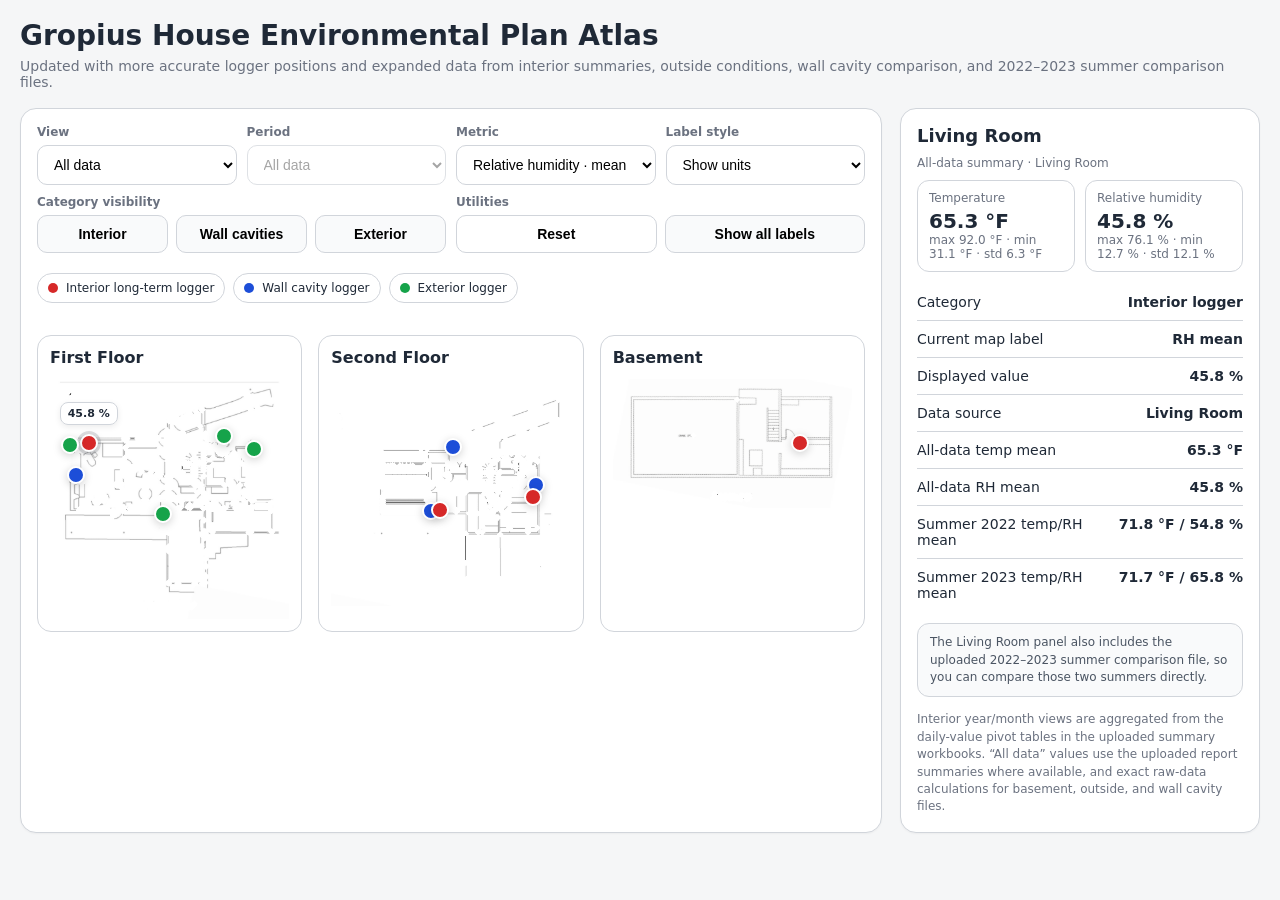
==== index.html @ b2311fd5 "Add files via upload" ====
<!DOCTYPE html>
<html lang="en">
<head>
<meta charset="utf-8">
<meta name="viewport" content="width=device-width, initial-scale=1">
<title>Gropius House Environmental Plan Atlas</title>
<style>
:root {
  --bg:#f5f6f7; --panel:#ffffff; --text:#1f2937; --muted:#6b7280; --line:#d1d5db;
}
* { box-sizing:border-box; }
body { margin:0; font-family:Inter, system-ui, -apple-system, Segoe UI, Roboto, Arial, sans-serif; background:var(--bg); color:var(--text); }
.wrapper { max-width:1400px; margin:0 auto; padding:20px 20px 28px; }
h1 { margin:0 0 6px; font-size:28px; line-height:1.15; }
.subtitle { color:var(--muted); margin-bottom:18px; font-size:14px; }
.topgrid { display:grid; grid-template-columns:1.15fr 360px; gap:18px; }
.panel { background:var(--panel); border:1px solid var(--line); border-radius:16px; box-shadow:0 1px 2px rgba(0,0,0,.04); }
.controls { padding:16px 16px 10px; }
.control-row { display:grid; grid-template-columns:repeat(4, minmax(0,1fr)); gap:10px; margin-bottom:10px; }
.control-row.two { grid-template-columns:repeat(2, minmax(0,1fr)); }
label { display:block; font-size:12px; color:var(--muted); margin-bottom:6px; font-weight:600; }
select, button { width:100%; border:1px solid var(--line); border-radius:10px; background:#fff; padding:10px 12px; font-size:14px; }
button { cursor:pointer; font-weight:600; }
button.ghost { background:#f9fafb; }
.legend { display:flex; flex-wrap:wrap; gap:8px; padding:0 16px 16px; }
.chip { display:inline-flex; align-items:center; gap:8px; padding:7px 10px; border:1px solid var(--line); border-radius:999px; background:#fff; font-size:12px; }
.dot { width:10px; height:10px; border-radius:999px; display:inline-block; }
.viewer { padding:16px; display:grid; grid-template-columns:repeat(3, minmax(0,1fr)); gap:16px; }
.floor-card { border:1px solid var(--line); border-radius:14px; padding:12px; }
.floor-title { font-size:16px; font-weight:700; margin:0 0 12px; }
.plan-wrap { position:relative; width:100%; aspect-ratio:1/1; background:#fff; overflow:hidden; }
.plan-wrap.basement { aspect-ratio:1.86/1; }
.plan-img { width:100%; height:100%; object-fit:contain; display:block; }
.marker { position:absolute; transform:translate(-50%, -50%); min-width:18px; height:18px; border-radius:999px; border:2px solid #fff; box-shadow:0 2px 8px rgba(0,0,0,.18); display:flex; align-items:center; justify-content:center; cursor:pointer; z-index:2; }
.marker.hidden { display:none; }
.marker .val { position:absolute; top:-34px; left:50%; transform:translateX(-50%); background:rgba(255,255,255,.96); border:1px solid var(--line); padding:4px 7px; border-radius:8px; white-space:nowrap; font-size:11px; font-weight:700; box-shadow:0 2px 6px rgba(0,0,0,.08); }
.marker.selected { outline:3px solid #11182722; }
.sidebar { padding:16px; }
.sidebar h2 { margin:0 0 10px; font-size:18px; }
.kv { display:grid; grid-template-columns:1fr auto; gap:8px; border-top:1px solid var(--line); padding:10px 0; font-size:14px; }
.kv:first-of-type { border-top:none; }
.metric-grid { display:grid; grid-template-columns:repeat(2, minmax(0,1fr)); gap:10px; margin-top:10px; }
.metric-card { border:1px solid var(--line); border-radius:12px; padding:10px 11px; }
.metric-label { font-size:12px; color:var(--muted); margin-bottom:4px; }
.metric-value { font-size:20px; font-weight:800; }
.note { margin-top:12px; padding:10px 12px; border-radius:12px; background:#f9fafb; border:1px solid var(--line); font-size:12px; color:#4b5563; line-height:1.45; }
.small { color:var(--muted); font-size:12px; }
.footer { margin-top:14px; color:var(--muted); font-size:12px; line-height:1.45; }
@media (max-width: 1080px) { .topgrid { grid-template-columns:1fr; } .viewer { grid-template-columns:1fr; } }
</style>
</head>
<body>
<div class="wrapper">
  <h1>Gropius House Environmental Plan Atlas</h1>
  <div class="subtitle">Updated with more accurate logger positions and expanded data from interior summaries, outside conditions, wall cavity comparison, and 2022–2023 summer comparison files.</div>
  <div class="topgrid">
    <div class="panel">
      <div class="controls">
        <div class="control-row">
          <div>
            <label for="periodMode">View</label>
            <select id="periodMode">
              <option value="all">All data</option>
              <option value="year">By year</option>
              <option value="month">By month (average across years)</option>
              <option value="year_month">By year-month</option>
            </select>
          </div>
          <div>
            <label for="periodSelect">Period</label>
            <select id="periodSelect"></select>
          </div>
          <div>
            <label for="metricSelect">Metric</label>
            <select id="metricSelect">
              <option value="temp_mean">Temperature · mean</option>
              <option value="temp_max">Temperature · max</option>
              <option value="temp_min">Temperature · min</option>
              <option value="temp_std">Temperature · std dev</option>
              <option value="rh_mean" selected>Relative humidity · mean</option>
              <option value="rh_max">Relative humidity · max</option>
              <option value="rh_min">Relative humidity · min</option>
              <option value="rh_std">Relative humidity · std dev</option>
            </select>
          </div>
          <div>
            <label for="unitStyle">Label style</label>
            <select id="unitStyle">
              <option value="full">Show units</option>
              <option value="compact">Compact</option>
            </select>
          </div>
        </div>
        <div class="control-row two">
          <div>
            <label>Category visibility</label>
            <div style="display:flex; gap:8px;">
              <button id="toggleInterior" class="ghost">Interior</button>
              <button id="toggleWall" class="ghost">Wall cavities</button>
              <button id="toggleOutside" class="ghost">Exterior</button>
            </div>
          </div>
          <div>
            <label>Utilities</label>
            <div style="display:flex; gap:8px;">
              <button id="resetBtn">Reset</button>
              <button id="showAllBtn" class="ghost">Show all labels</button>
            </div>
          </div>
        </div>
      </div>
      <div class="legend">
        <div class="chip"><span class="dot" style="background:#d62828"></span> Interior long-term logger</div>
        <div class="chip"><span class="dot" style="background:#1d4ed8"></span> Wall cavity logger</div>
        <div class="chip"><span class="dot" style="background:#16a34a"></span> Exterior logger</div>
      </div>
      <div class="viewer">
        <div class="floor-card">
          <div class="floor-title">First Floor</div>
          <div class="plan-wrap" id="firstFloor">
            <img class="plan-img" src="[data-uri]" alt="First Floor plan">
          </div>
        </div>
        <div class="floor-card">
          <div class="floor-title">Second Floor</div>
          <div class="plan-wrap" id="secondFloor">
            <img class="plan-img" src="[data-uri]" alt="Second Floor plan">
          </div>
        </div>
        <div class="floor-card">
          <div class="floor-title">Basement</div>
          <div class="plan-wrap basement" id="basementFloor">
            <img class="plan-img" src="[data-uri]" alt="Basement plan">
          </div>
        </div>
      </div>
    </div>
    <div class="panel sidebar">
      <h2 id="detailTitle">Select a point</h2>
      <div class="small" id="detailSubtitle">Click any marker to see detailed values.</div>
      <div class="metric-grid">
        <div class="metric-card">
          <div class="metric-label">Temperature</div>
          <div class="metric-value" id="tempMain">—</div>
          <div class="small" id="tempSub">—</div>
        </div>
        <div class="metric-card">
          <div class="metric-label">Relative humidity</div>
          <div class="metric-value" id="rhMain">—</div>
          <div class="small" id="rhSub">—</div>
        </div>
      </div>
      <div id="detailTable" style="margin-top:12px;"></div>
      <div class="note" id="detailNote">This viewer uses more accurate on-plan point placement from the figure you shared and combines interior, wall cavity, and exterior datasets into one spatial interface.</div>
      <div class="footer">Interior year/month views are aggregated from the daily-value pivot tables in the uploaded summary workbooks. “All data” values use the uploaded report summaries where available, and exact raw-data calculations for basement, outside, and wall cavity files.</div>
    </div>
  </div>
</div>

<script>
const DATA = {"markers": [{"id": "living_room", "name": "Living Room", "floor": "first", "x": 16.17, "y": 26.75, "category": "interior", "dataset": "Living Room", "color": "#d62828"}, {"id": "west_cavity", "name": "West Wall Cavity", "floor": "first", "x": 11.0, "y": 40.15, "category": "wall", "dataset": "Wall Cavity West", "color": "#1d4ed8"}, {"id": "outside_west", "name": "West Exterior", "floor": "first", "x": 8.37, "y": 27.41, "category": "outside", "dataset": "Outside West", "color": "#16a34a"}, {"id": "outside_north", "name": "North Exterior", "floor": "first", "x": 72.52, "y": 23.58, "category": "outside", "dataset": "Outside North", "color": "#16a34a"}, {"id": "outside_east", "name": "East Exterior", "floor": "first", "x": 85.29, "y": 29.14, "category": "outside", "dataset": "Outside East", "color": "#16a34a"}, {"id": "outside_south", "name": "South Exterior", "floor": "first", "x": 47.38, "y": 56.24, "category": "outside", "dataset": "Outside South", "color": "#16a34a"}, {"id": "north_cavity", "name": "North Wall Cavity", "floor": "second", "x": 50.76, "y": 28.38, "category": "wall", "dataset": "Wall Cavity North", "color": "#1d4ed8"}, {"id": "east_cavity", "name": "East Wall Cavity", "floor": "second", "x": 85.68, "y": 44.16, "category": "wall", "dataset": "Wall Cavity East", "color": "#1d4ed8"}, {"id": "south_cavity", "name": "South Wall Cavity", "floor": "second", "x": 41.81, "y": 55.28, "category": "wall", "dataset": "Wall Cavity South", "color": "#1d4ed8"}, {"id": "living_chamber", "name": "Living Chamber / Ati's Room", "floor": "second", "x": 45.38, "y": 54.56, "category": "interior", "dataset": "Living Chamber", "color": "#d62828"}, {"id": "dressing_room", "name": "Dressing Room", "floor": "second", "x": 84.46, "y": 49.33, "category": "interior", "dataset": "Dressing Room", "color": "#d62828"}, {"id": "basement", "name": "Basement", "floor": "basement", "x": 78.12, "y": 49.52, "category": "interior", "dataset": "Basement", "color": "#d62828"}], "overall": {"Basement": {"temp": {"max": 80.008, "min": 51.458, "mean": 66.32472327189447, "std": 2.189217435823772}, "rh": {"max": 79.772, "min": 16.49, "mean": 46.37944263504437, "std": 14.960361715678143}}, "Dressing Room": {"temp": {"max": 122.727, "min": 22.024, "mean": 67.39234291928766, "std": 7.519159064323497}, "rh": {"max": 92.433, "min": 12.735, "mean": 43.787199250845525, "std": 12.20210472449303}}, "Living Room": {"temp": {"max": 91.963, "min": 31.087, "mean": 65.29891254433596, "std": 6.306098002285789}, "rh": {"max": 76.07, "min": 12.683, "mean": 45.754031751633605, "std": 12.058396490980712}}, "Living Chamber": {"temp": {"max": 89.2, "min": 33.386, "mean": 66.31741139439406, "std": 6.077295268374296}, "rh": {"max": 78.96, "min": 12.735, "mean": 43.261686187487896, "std": 13.576707245533049}}, "Outside East": {"temp": {"max": 94.419, "min": 2.986, "mean": 50.569263800307894, "std": 18.229095474720506}, "rh": {"max": 100.0, "min": 15.815, "mean": 72.86787761161206, "std": 21.596369732852075}}, "Outside North": {"temp": {"max": 107.602, "min": 2.539, "mean": 51.4557440070376, "std": 19.223336677348}, "rh": {"max": 100.0, "min": 13.587, "mean": 72.13892247635805, "std": 22.938503402216135}}, "Outside South": {"temp": {"max": 91.636, "min": 6.022, "mean": 52.29294677809545, "std": 17.075882426504887}, "rh": {"max": 100.0, "min": 11.13, "mean": 68.5027646800088, "std": 21.33958078044721}}, "Outside West": {"temp": {"max": 294.505, "min": 2.689, "mean": 52.92878161425115, "std": 19.47604682949616}, "rh": {"max": 100.0, "min": 6.967, "mean": 67.76146811084232, "std": 22.433969593709215}}, "Wall Cavity East": {"temp": {"max": 83.433, "min": 41.841, "mean": 62.36112271965039, "std": 8.60233350041684}, "rh": {"max": 71.92, "min": 23.203, "mean": 44.11808880024392, "std": 8.085898473371525}}, "Wall Cavity North": {"temp": {"max": 107.463, "min": 56.257, "mean": 83.24270172006403, "std": 13.516087839850044}, "rh": {"max": 72.167, "min": 3.329, "mean": 29.268264437612746, "std": 19.06142842960126}}, "Wall Cavity South": {"temp": {"max": 81.387, "min": 42.395, "mean": 60.53639122922914, "std": 7.833835960260566}, "rh": {"max": 72.318, "min": 25.471, "mean": 47.10985126276742, "std": 8.946634533113446}}, "Wall Cavity West": {"temp": {"max": 78.042, "min": 58.89, "mean": 66.14162839879154, "std": 3.3660510110331945}, "rh": {"max": 50.977, "min": 9.993, "mean": 25.324133266196707, "std": 7.769510521356448}}}, "agg": {"Basement": {"year": {"2009.0": {"temp_mean": 66.81689757914339, "temp_max": 71.60133333333334, "temp_min": 57.49308333333332, "temp_std": 2.342981772520059, "rh_mean": 53.3281133612663, "rh_max": 70.00958333333334, "rh_min": 22.707166666666662, "rh_std": 12.928475441670777, "n": 179.0}, "2010.0": {"temp_mean": 66.82820810502282, "temp_max": 72.02237500000003, "temp_min": 60.63541666666668, "temp_std": 2.806319970861435, "rh_mean": 45.63521210045661, "rh_max": 70.70666666666666, "rh_min": 20.262541666666674, "rh_std": 14.073687157497925, "n": 365.0}, "2011.0": {"temp_mean": 65.34586609589041, "temp_max": 70.74833333333332, "temp_min": 52.81679166666667, "temp_std": 2.4072039749702543, "rh_mean": 48.92909212328767, "rh_max": 73.86033333333333, "rh_min": 18.734875, "rh_std": 16.80362358682514, "n": 365.0}, "2012.0": {"temp_mean": 66.9578162568306, "temp_max": 71.88791666666668, "temp_min": 63.55937500000002, "temp_std": 2.151979751874028, "rh_mean": 46.58369102914389, "rh_max": 70.41891666666666, "rh_min": 21.576750000000004, "rh_std": 13.886568087013393, "n": 366.0}, "2013.0": {"temp_mean": 67.0214006849315, "temp_max": 79.40512499999998, "temp_min": 63.20241666666666, "temp_std": 2.3391776469905694, "rh_mean": 47.33199680365297, "rh_max": 77.98691666666666, "rh_min": 17.468499999999995, "rh_std": 17.094557356409556, "n": 365.0}, "2014.0": {"temp_mean": 66.28483812785389, "temp_max": 68.80808333333333, "temp_min": 63.55020833333334, "temp_std": 1.2219190068847974, "rh_mean": 46.06760456621004, "rh_max": 68.57104166666666, "rh_min": 19.724416666666666, "rh_std": 15.235101056729459, "n": 365.0}, "2015.0": {"temp_mean": 66.2104689497717, "temp_max": 69.37995833333333, "temp_min": 62.44725000000002, "temp_std": 1.2962337093542962, "rh_mean": 45.63082100456621, "rh_max": 67.05158333333334, "rh_min": 18.315791666666666, "rh_std": 14.8500248975067, "n": 365.0}, "2016.0": {"temp_mean": 66.41177647878519, "temp_max": 69.78566666666666, "temp_min": 63.181125, "temp_std": 1.2741795168644212, "rh_mean": 45.511390786615046, "rh_max": 63.946541666666654, "rh_min": 20.644458333333333, "rh_std": 12.520252797495536, "n": 350.0}, "2017.0": {"temp_mean": 64.75891109572859, "temp_max": 67.60125, "temp_min": 55.420625, "temp_std": 1.4102286398099995, "rh_mean": 42.09446310480061, "rh_max": 72.79141666666668, "rh_min": 20.315624999999997, "rh_std": 15.207749782932519, "n": 222.0}, "2018.0": {"temp_mean": 66.95142164146681, "temp_max": 70.634875, "temp_min": 62.953666666666685, "temp_std": 1.5095549368699293, "rh_mean": 44.88582646854363, "rh_max": 68.992875, "rh_min": 17.322, "rh_std": 14.457500978203576, "n": 274.0}, "2019.0": {"temp_mean": 66.00981927734763, "temp_max": 69.99995833333334, "temp_min": 62.07670833333332, "temp_std": 1.28586990955378, "rh_mean": 47.876716582291046, "rh_max": 76.85808333333333, "rh_min": 21.474541666666664, "rh_std": 15.048651668628182, "n": 365.0}, "2020.0": {"temp_mean": 65.9097365136876, "temp_max": 69.71579166666668, "temp_min": 54.53945833333333, "temp_std": 2.1272179162430374, "rh_mean": 42.41562016908213, "rh_max": 62.35383333333332, "rh_min": 25.206666666666667, "rh_std": 11.298686480699658, "n": 207.0}}, "month": {"Jan": {"month": 1, "temp_mean": 65.18617746334311, "temp_max": 68.854125, "temp_min": 52.81679166666667, "temp_std": 1.9505230698089167, "rh_mean": 28.673304838709676, "rh_max": 48.79304166666665, "rh_min": 17.322, "rh_std": 5.306679677366997, "n": 341}, "Feb": {"month": 2, "temp_mean": 64.96190423545382, "temp_max": 68.0285, "temp_min": 59.47779166666667, "temp_std": 1.585526021526759, "rh_mean": 28.391335488663877, "rh_max": 48.99583333333334, "rh_min": 18.315791666666666, "rh_std": 5.080866804840871, "n": 295}, "Mar": {"month": 3, "temp_mean": 64.92384714076246, "temp_max": 67.94595833333335, "temp_min": 59.64241666666668, "temp_std": 1.3328456380163323, "rh_mean": 31.767969941348973, "rh_max": 52.52079166666667, "rh_min": 20.008708333333335, "rh_std": 5.723747358726132, "n": 341}, "Apr": {"month": 4, "temp_mean": 65.49424425944609, "temp_max": 68.2778695652174, "temp_min": 54.53945833333333, "temp_std": 1.4538959171437371, "rh_mean": 38.61515352656237, "rh_max": 55.11741666666666, "rh_min": 24.52441666666667, "rh_std": 5.670992792551483, "n": 286}, "May": {"month": 5, "temp_mean": 65.94212805178952, "temp_max": 68.88491666666668, "temp_min": 63.61120833333333, "temp_std": 1.1505991573420866, "rh_mean": 50.67963057763233, "rh_max": 69.48220833333333, "rh_min": 33.21516666666667, "rh_std": 7.199589263583093, "n": 279}, "Jun": {"month": 6, "temp_mean": 66.08680941358024, "temp_max": 70.69470833333332, "temp_min": 62.07670833333332, "temp_std": 1.5574591991483056, "rh_mean": 61.216942283950615, "rh_max": 70.64766666666667, "rh_min": 44.977374999999995, "rh_std": 4.368046921364683, "n": 270}, "Jul": {"month": 7, "temp_mean": 67.64172658972126, "temp_max": 79.40512499999998, "temp_min": 63.55020833333334, "temp_std": 2.6343253510979, "rh_mean": 63.35863882839721, "rh_max": 77.98691666666666, "rh_min": 55.288875, "rh_std": 4.620732794576665, "n": 328}, "Aug": {"month": 8, "temp_mean": 67.38714784946237, "temp_max": 72.02237500000003, "temp_min": 64.05675000000001, "temp_std": 1.6305276782722735, "rh_mean": 63.26027701612903, "rh_max": 72.53966666666666, "rh_min": 53.635833333333316, "rh_std": 3.57071549894751, "n": 310}, "Sep": {"month": 9, "temp_mean": 67.4983814200881, "temp_max": 71.60133333333334, "temp_min": 63.76625000000002, "temp_std": 1.7006775718160965, "rh_mean": 63.12583027568036, "rh_max": 73.43166666666664, "rh_min": 51.38395833333334, "rh_std": 4.22774774657558, "n": 326}, "Oct": {"month": 10, "temp_mean": 67.35016226783968, "temp_max": 71.88791666666668, "temp_min": 60.968499999999985, "temp_std": 1.970569675841426, "rh_mean": 55.27200855327468, "rh_max": 73.86033333333333, "rh_min": 38.916666666666664, "rh_std": 7.501937503302742, "n": 341}, "Nov": {"month": 11, "temp_mean": 67.1092433080808, "temp_max": 70.01633333333334, "temp_min": 59.825208333333315, "temp_std": 1.5487770373681418, "rh_mean": 41.33868737373737, "rh_max": 61.366291666666676, "rh_min": 24.702791666666666, "rh_std": 6.476589644222942, "n": 330}, "Dec": {"month": 12, "temp_mean": 66.0960513196481, "temp_max": 69.33512499999999, "temp_min": 55.420625, "temp_std": 1.9050205452654505, "rh_mean": 33.80129508797654, "rh_max": 52.89362500000001, "rh_min": 20.469624999999997, "rh_std": 5.759257483327273, "n": 341}}, "year_month": {"2009-07": {"year": 2009, "month": 7, "month_label": "Jul", "temp_mean": 67.0278125, "temp_max": 68.24191666666665, "temp_min": 65.92829166666668, "temp_std": 0.7737866265114979, "rh_mean": 64.9744967948718, "rh_max": 68.70987500000003, "rh_min": 61.68945833333333, "rh_std": 1.9842977122804784, "n": 26}, "2009-08": {"year": 2009, "month": 8, "month_label": "Aug", "temp_mean": 68.01063440860214, "temp_max": 71.33095833333334, "temp_min": 65.98516666666667, "temp_std": 1.4433079179548696, "rh_mean": 65.94193413978495, "rh_max": 70.00958333333334, "rh_min": 60.16933333333335, "rh_std": 2.4489088437689164, "n": 31}, "2009-09": {"year": 2009, "month": 9, "month_label": "Sep", "temp_mean": 68.52400555555556, "temp_max": 71.60133333333334, "temp_min": 67.512, "temp_std": 1.2305405815384087, "rh_mean": 62.38794166666666, "rh_max": 68.89345833333336, "rh_min": 56.69612499999999, "rh_std": 3.105019557397332, "n": 30}, "2009-10": {"year": 2009, "month": 10, "month_label": "Oct", "temp_mean": 67.40615188172042, "temp_max": 68.106125, "temp_min": 66.718, "temp_std": 0.31093272680095774, "rh_mean": 50.901782258064515, "rh_max": 63.35545833333333, "rh_min": 42.60025000000001, "rh_std": 5.916671516348847, "n": 31}, "2009-11": {"year": 2009, "month": 11, "month_label": "Nov", "temp_mean": 67.24210416666666, "temp_max": 67.73491666666666, "temp_min": 66.47554166666667, "temp_std": 0.2726716129686344, "rh_mean": 44.95295833333333, "rh_max": 54.98320833333333, "rh_min": 38.269666666666666, "rh_std": 3.8605292505340416, "n": 30}, "2009-12": {"year": 2009, "month": 12, "month_label": "Dec", "temp_mean": 62.79347983870967, "temp_max": 67.29237499999998, "temp_min": 57.49308333333332, "temp_std": 2.581598424782002, "rh_mean": 32.71010215053763, "rh_max": 46.735958333333336, "rh_min": 22.707166666666662, "rh_std": 6.646282635350588, "n": 31}, "2010-01": {"year": 2010, "month": 1, "month_label": "Jan", "temp_mean": 62.23081586021505, "temp_max": 64.91670833333335, "temp_min": 60.63541666666668, "temp_std": 1.1116864169688043, "rh_mean": 28.723084677419354, "rh_max": 37.753375, "rh_min": 20.262541666666674, "rh_std": 4.480320241872441, "n": 31}, "2010-02": {"year": 2010, "month": 2, "month_label": "Feb", "temp_mean": 62.58055803571428, "temp_max": 63.69145833333332, "temp_min": 61.07233333333334, "temp_std": 0.6718988738068031, "rh_mean": 27.051895833333333, "rh_max": 37.08095833333333, "rh_min": 21.831916666666668, "rh_std": 4.541712446132114, "n": 28}, "2010-03": {"year": 2010, "month": 3, "month_label": "Mar", "temp_mean": 63.76591935483871, "temp_max": 66.12945833333335, "temp_min": 61.686791666666664, "temp_std": 1.4745560559129571, "rh_mean": 35.99943279569893, "rh_max": 43.93208333333333, "rh_min": 29.020791666666668, "rh_std": 3.928840080949545, "n": 31}, "2010-04": {"year": 2010, "month": 4, "month_label": "Apr", "temp_mean": 65.80258472222222, "temp_max": 66.404375, "temp_min": 65.136, "temp_std": 0.2943866449168129, "rh_mean": 42.83702777777778, "rh_max": 52.643875, "rh_min": 36.5395, "rh_std": 4.015891826485996, "n": 30}, "2010-05": {"year": 2010, "month": 5, "month_label": "May", "temp_mean": 66.28405241935484, "temp_max": 67.81874999999998, "temp_min": 64.25712499999999, "temp_std": 0.9379703380028198, "rh_mean": 50.81583333333334, "rh_max": 60.77108333333333, "rh_min": 37.636250000000004, "rh_std": 7.207627408770336, "n": 31}, "2010-06": {"year": 2010, "month": 6, "month_label": "Jun", "temp_mean": 67.5113638888889, "temp_max": 70.69470833333332, "temp_min": 64.7095, "temp_std": 1.3417128431375713, "rh_mean": 63.37622638888889, "rh_max": 66.39662500000001, "rh_min": 56.57508333333332, "rh_std": 2.504586578045505, "n": 30}, "2010-07": {"year": 2010, "month": 7, "month_label": "Jul", "temp_mean": 69.88951612903226, "temp_max": 71.15141666666666, "temp_min": 68.54304166666668, "temp_std": 0.6819334176250446, "rh_mean": 61.11595295698925, "rh_max": 64.17866666666666, "rh_min": 56.72674999999999, "rh_std": 1.9580350532219981, "n": 31}, "2010-08": {"year": 2010, "month": 8, "month_label": "Aug", "temp_mean": 70.14838978494623, "temp_max": 72.02237500000003, "temp_min": 68.08324999999998, "temp_std": 0.9888328198767132, "rh_mean": 59.471138440860216, "rh_max": 63.557375, "rh_min": 53.635833333333316, "rh_std": 2.158596329975931, "n": 31}, "2010-09": {"year": 2010, "month": 9, "month_label": "Sep", "temp_mean": 68.60301249999999, "temp_max": 70.68762500000001, "temp_min": 66.96779166666667, "temp_std": 1.1063331486572032, "rh_mean": 60.76552083333333, "rh_max": 68.19795833333333, "rh_min": 55.697541666666666, "rh_std": 3.1357582130915387, "n": 30}, "2010-10": {"year": 2010, "month": 10, "month_label": "Oct", "temp_mean": 69.34417473118279, "temp_max": 69.75175, "temp_min": 68.440625, "temp_std": 0.31117353095656575, "rh_mean": 50.69622446236559, "rh_max": 70.70666666666666, "rh_min": 38.916666666666664, "rh_std": 7.6543448899189555, "n": 31}, "2010-11": {"year": 2010, "month": 11, "month_label": "Nov", "temp_mean": 68.71369444444444, "temp_max": 69.42129166666666, "temp_min": 68.04558333333334, "temp_std": 0.34752005722549273, "rh_mean": 38.0639125, "rh_max": 47.36775, "rh_min": 29.07670833333333, "rh_std": 4.888888253630213, "n": 30}, "2010-12": {"year": 2010, "month": 12, "month_label": "Dec", "temp_mean": 66.76037903225807, "temp_max": 69.33512499999999, "temp_min": 64.60470833333333, "temp_std": 1.2940398270977354, "rh_mean": 27.63377553763441, "rh_max": 39.12387499999999, "rh_min": 21.318125, "rh_std": 4.326108644847333, "n": 31}, "2011-01": {"year": 2011, "month": 1, "month_label": "Jan", "temp_mean": 62.4099126344086, "temp_max": 67.62587499999998, "temp_min": 52.81679166666667, "temp_std": 3.0115830349744126, "rh_mean": 26.18477553763441, "rh_max": 36.224291666666666, "rh_min": 18.734875, "rh_std": 3.2520855581115153, "n": 31}, "2011-02": {"year": 2011, "month": 2, "month_label": "Feb", "temp_mean": 62.81066369047619, "temp_max": 67.57787499999999, "temp_min": 59.47779166666667, "temp_std": 2.079302185238381, "rh_mean": 24.937169642857146, "rh_max": 31.10179166666667, "rh_min": 20.384208333333333, "rh_std": 3.366445941111334, "n": 28}, "2011-03": {"year": 2011, "month": 3, "month_label": "Mar", "temp_mean": 62.79669623655915, "temp_max": 63.84845833333333, "temp_min": 59.64241666666668, "temp_std": 0.794362140394323, "rh_mean": 30.21467204301075, "rh_max": 37.1825, "rh_min": 21.357291666666665, "rh_std": 4.783916676945875, "n": 31}, "2011-04": {"year": 2011, "month": 4, "month_label": "Apr", "temp_mean": 63.8677375, "temp_max": 65.17908333333334, "temp_min": 62.496041666666656, "temp_std": 0.7001363393626467, "rh_mean": 38.734570833333336, "rh_max": 55.11741666666666, "rh_min": 30.160624999999996, "rh_std": 7.1739743001183305, "n": 30}, "2011-05": {"year": 2011, "month": 5, "month_label": "May", "temp_mean": 64.87397311827958, "temp_max": 68.16891666666668, "temp_min": 63.80908333333333, "temp_std": 1.1428168372241903, "rh_mean": 54.95647849462366, "rh_max": 69.48220833333333, "rh_min": 44.48712500000001, "rh_std": 7.488300498696701, "n": 31}, "2011-06": {"year": 2011, "month": 6, "month_label": "Jun", "temp_mean": 66.28074444444444, "temp_max": 68.28141666666664, "temp_min": 63.615125000000006, "temp_std": 1.097913023545905, "rh_mean": 63.546301388888885, "rh_max": 70.64766666666667, "rh_min": 53.86441666666667, "rh_std": 4.587792982056026, "n": 30}, "2011-07": {"year": 2011, "month": 7, "month_label": "Jul", "temp_mean": 68.26478360215054, "temp_max": 70.74833333333332, "temp_min": 65.63358333333336, "temp_std": 1.052521402550214, "rh_mean": 65.78297177419354, "rh_max": 69.36520833333331, "rh_min": 62.297875000000005, "rh_std": 1.6767947526521083, "n": 31}, "2011-08": {"year": 2011, "month": 8, "month_label": "Aug", "temp_mean": 68.64933602150538, "temp_max": 70.28587499999999, "temp_min": 67.671125, "temp_std": 0.622501634492823, "rh_mean": 67.37525000000001, "rh_max": 72.53966666666666, "rh_min": 62.16866666666667, "rh_std": 2.178912413439283, "n": 31}, "2011-09": {"year": 2011, "month": 9, "month_label": "Sep", "temp_mean": 67.34522638888889, "temp_max": 68.73470833333332, "temp_min": 65.50866666666666, "temp_std": 0.9492459714078927, "rh_mean": 68.77835277777778, "rh_max": 73.43166666666664, "rh_min": 59.644124999999995, "rh_std": 3.755347407108466, "n": 30}, "2011-10": {"year": 2011, "month": 10, "month_label": "Oct", "temp_mean": 65.14326478494624, "temp_max": 67.91504166666668, "temp_min": 60.968499999999985, "temp_std": 1.1354767640847754, "rh_mean": 60.99427688172043, "rh_max": 73.86033333333333, "rh_min": 46.552833333333346, "rh_std": 7.539883757719637, "n": 31}, "2011-11": {"year": 2011, "month": 11, "month_label": "Nov", "temp_mean": 65.51235555555556, "temp_max": 66.40945833333335, "temp_min": 63.51666666666668, "temp_std": 0.6078151911569974, "rh_mean": 46.68660833333333, "rh_max": 54.457374999999985, "rh_min": 39.974125, "rh_std": 4.375899108386388, "n": 30}, "2011-12": {"year": 2011, "month": 12, "month_label": "Dec", "temp_mean": 66.00269892473118, "temp_max": 67.70158333333335, "temp_min": 65.39816666666667, "temp_std": 0.5045817917571785, "rh_mean": 37.34650672043011, "rh_max": 52.89362500000001, "rh_min": 26.876041666666666, "rh_std": 6.130931615606447, "n": 31}, "2012-01": {"year": 2012, "month": 1, "month_label": "Jan", "temp_mean": 65.23247311827957, "temp_max": 67.44070833333335, "temp_min": 63.598499999999994, "temp_std": 0.7962712653818003, "rh_mean": 29.200728494623654, "rh_max": 35.50958333333333, "rh_min": 21.576750000000004, "rh_std": 3.824459648755876, "n": 31}, "2012-02": {"year": 2012, "month": 2, "month_label": "Feb", "temp_mean": 65.21074281609195, "temp_max": 66.55216666666668, "temp_min": 64.16429166666666, "temp_std": 0.6721971195404474, "rh_mean": 28.3725, "rh_max": 33.55058333333334, "rh_min": 22.873291666666663, "rh_std": 2.80351280421595, "n": 29}, "2012-03": {"year": 2012, "month": 3, "month_label": "Mar", "temp_mean": 64.92830376344087, "temp_max": 66.26845833333336, "temp_min": 63.55937500000002, "temp_std": 0.7474728997776683, "rh_mean": 36.28530376344086, "rh_max": 52.52079166666667, "rh_min": 24.82275, "rh_std": 7.185538187128354, "n": 31}, "2012-04": {"year": 2012, "month": 4, "month_label": "Apr", "temp_mean": 66.00726111111112, "temp_max": 66.76287500000001, "temp_min": 64.16979166666667, "temp_std": 0.5575912062583243, "rh_mean": 37.736975, "rh_max": 52.504, "rh_min": 29.286666666666665, "rh_std": 6.8377154274971765, "n": 30}, "2012-05": {"year": 2012, "month": 5, "month_label": "May", "temp_mean": 65.3429435483871, "temp_max": 67.103375, "temp_min": 64.000375, "temp_std": 0.805934362386607, "rh_mean": 55.73286290322581, "rh_max": 67.05429166666666, "rh_min": 39.55325, "rh_std": 7.678511907828023, "n": 31}, "2012-06": {"year": 2012, "month": 6, "month_label": "Jun", "temp_mean": 65.20412222222222, "temp_max": 66.99091666666666, "temp_min": 63.68591666666666, "temp_std": 0.7726798385452506, "rh_mean": 65.41471388888888, "rh_max": 70.41891666666666, "rh_min": 57.959374999999994, "rh_std": 2.9353591004065804, "n": 30}, "2012-07": {"year": 2012, "month": 7, "month_label": "Jul", "temp_mean": 65.86156586021505, "temp_max": 67.33200000000001, "temp_min": 64.42991666666667, "temp_std": 0.849753049419072, "rh_mean": 61.69853897849462, "rh_max": 66.16245833333333, "rh_min": 58.1225, "rh_std": 1.9383424191871517, "n": 31}, "2012-08": {"year": 2012, "month": 8, "month_label": "Aug", "temp_mean": 67.80231182795698, "temp_max": 69.96716666666667, "temp_min": 65.41812500000002, "temp_std": 1.3071001648967229, "rh_mean": 60.50115188172043, "rh_max": 64.62979166666668, "rh_min": 57.760124999999995, "rh_std": 1.3491995383043598, "n": 31}, "2012-09": {"year": 2012, "month": 9, "month_label": "Sep", "temp_mean": 70.4325125, "temp_max": 71.53658333333333, "temp_min": 68.02987499999999, "temp_std": 0.9642630635698426, "rh_mean": 57.76053888888889, "rh_max": 62.716125000000005, "rh_min": 51.61920833333335, "rh_std": 2.710336409727637, "n": 30}, "2012-10": {"year": 2012, "month": 10, "month_label": "Oct", "temp_mean": 70.39797849462366, "temp_max": 71.88791666666668, "temp_min": 69.06912500000003, "temp_std": 0.7538995513660077, "rh_mean": 52.60075940860215, "rh_max": 60.00766666666667, "rh_min": 41.675291666666666, "rh_std": 4.766386167564059, "n": 31}, "2012-11": {"year": 2012, "month": 11, "month_label": "Nov", "temp_mean": 69.08006527777778, "temp_max": 70.01633333333334, "temp_min": 68.02933333333334, "temp_std": 0.4782987020989263, "rh_mean": 38.81485694444445, "rh_max": 53.45183333333333, "rh_min": 31.143, "rh_std": 5.432081153900214, "n": 30}, "2012-12": {"year": 2012, "month": 12, "month_label": "Dec", "temp_mean": 67.97411290322582, "temp_max": 68.71004166666665, "temp_min": 66.82870833333334, "temp_std": 0.523638630561113, "rh_mean": 34.142456989247314, "rh_max": 42.449374999999996, "rh_min": 26.706000000000003, "rh_std": 3.940674828884066, "n": 31}, "2013-01": {"year": 2013, "month": 1, "month_label": "Jan", "temp_mean": 67.14772043010754, "temp_max": 68.854125, "temp_min": 65.63024999999999, "temp_std": 0.9458234810545061, "rh_mean": 27.743352150537632, "rh_max": 41.19075, "rh_min": 17.468499999999995, "rh_std": 6.067776804581129, "n": 31}, "2013-02": {"year": 2013, "month": 2, "month_label": "Feb", "temp_mean": 66.1376324404762, "temp_max": 68.0285, "temp_min": 65.00408333333334, "temp_std": 0.9015052358894564, "rh_mean": 27.34567708333333, "rh_max": 34.42220833333334, "rh_min": 19.47283333333333, "rh_std": 3.7796341240530005, "n": 28}, "2013-03": {"year": 2013, "month": 3, "month_label": "Mar", "temp_mean": 66.05539919354838, "temp_max": 67.94595833333335, "temp_min": 65.06483333333334, "temp_std": 0.5503485294874969, "rh_mean": 31.54179569892473, "rh_max": 40.96916666666667, "rh_min": 25.68658333333333, "rh_std": 3.406137235890091, "n": 31}, "2013-04": {"year": 2013, "month": 4, "month_label": "Apr", "temp_mean": 66.70467222222223, "temp_max": 67.40870833333334, "temp_min": 65.98337500000002, "temp_std": 0.436629570862968, "rh_mean": 37.312730555555554, "rh_max": 46.63979166666666, "rh_min": 24.52441666666667, "rh_std": 5.830679873168585, "n": 30}, "2013-05": {"year": 2013, "month": 5, "month_label": "May", "temp_mean": 66.6344314516129, "temp_max": 67.99029166666668, "temp_min": 64.45995833333332, "temp_std": 1.108716178058838, "rh_mean": 49.12407661290323, "rh_max": 57.83283333333333, "rh_min": 40.1245, "rh_std": 5.459246479174721, "n": 31}, "2013-06": {"year": 2013, "month": 6, "month_label": "Jun", "temp_mean": 64.61844722222222, "temp_max": 65.36483333333334, "temp_min": 63.20241666666666, "temp_std": 0.5659378900500628, "rh_mean": 62.72996944444445, "rh_max": 67.25408333333333, "rh_min": 56.349124999999994, "rh_std": 3.1229470356718774, "n": 30}, "2013-07": {"year": 2013, "month": 7, "month_label": "Jul", "temp_mean": 72.82518548387097, "temp_max": 79.40512499999998, "temp_min": 66.67212500000001, "temp_std": 3.7837382591192825, "rh_mean": 73.10681720430108, "rh_max": 77.98691666666666, "rh_min": 66.81745833333333, "rh_std": 3.002898830938458, "n": 31}, "2013-08": {"year": 2013, "month": 8, "month_label": "Aug", "temp_mean": 66.6830685483871, "temp_max": 67.89579166666667, "temp_min": 65.22699999999999, "temp_std": 0.6744037645796592, "rh_mean": 67.85455645161291, "rh_max": 70.84429166666666, "rh_min": 64.21708333333333, "rh_std": 1.3736590643894129, "n": 31}, "2013-09": {"year": 2013, "month": 9, "month_label": "Sep", "temp_mean": 65.79099166666667, "temp_max": 67.18179166666665, "temp_min": 64.77758333333333, "temp_std": 0.5040585397968644, "rh_mean": 64.41573611111112, "rh_max": 69.44495833333333, "rh_min": 59.07183333333334, "rh_std": 2.7201477142252193, "n": 30}, "2013-10": {"year": 2013, "month": 10, "month_label": "Oct", "temp_mean": 67.19420564516129, "temp_max": 68.62395833333333, "temp_min": 64.92924999999998, "temp_std": 1.4254628804314473, "rh_mean": 56.6336438172043, "rh_max": 68.821375, "rh_min": 39.515083333333344, "rh_std": 9.489646864105174, "n": 31}, "2013-11": {"year": 2013, "month": 11, "month_label": "Nov", "temp_mean": 67.80628333333333, "temp_max": 68.81216666666667, "temp_min": 66.5985, "temp_std": 0.5449380684916271, "rh_mean": 37.11678055555556, "rh_max": 53.12320833333334, "rh_min": 24.702791666666666, "rh_std": 7.051046455810566, "n": 30}, "2013-12": {"year": 2013, "month": 12, "month_label": "Dec", "temp_mean": 66.47114112903226, "temp_max": 67.25850000000001, "temp_min": 65.54450000000001, "temp_std": 0.5145667333891788, "rh_mean": 31.51973790322581, "rh_max": 42.23641666666667, "rh_min": 23.817333333333337, "rh_std": 4.760733121553026, "n": 31}, "2014-01": {"year": 2014, "month": 1, "month_label": "Jan", "temp_mean": 65.95245698924731, "temp_max": 66.91429166666666, "temp_min": 64.38687499999999, "temp_std": 0.5813433477893829, "rh_mean": 27.06436424731183, "rh_max": 39.01233333333334, "rh_min": 19.939958333333333, "rh_std": 6.498061637770155, "n": 31}, "2014-02": {"year": 2014, "month": 2, "month_label": "Feb", "temp_mean": 64.97165178571429, "temp_max": 65.92620833333335, "temp_min": 64.27108333333334, "temp_std": 0.42105854843558554, "rh_mean": 26.817081845238096, "rh_max": 34.062875, "rh_min": 19.724416666666666, "rh_std": 3.911507362254277, "n": 28}, "2014-03": {"year": 2014, "month": 3, "month_label": "Mar", "temp_mean": 64.95499865591398, "temp_max": 66.03120833333334, "temp_min": 63.782000000000004, "temp_std": 0.5863888801861805, "rh_mean": 26.617637096774192, "rh_max": 37.07754166666666, "rh_min": 20.661999999999995, "rh_std": 4.428493056558855, "n": 31}, "2014-04": {"year": 2014, "month": 4, "month_label": "Apr", "temp_mean": 66.12219583333334, "temp_max": 67.09470833333332, "temp_min": 64.44416666666665, "temp_std": 0.4701044879001058, "rh_mean": 37.53637361111111, "rh_max": 51.313291666666665, "rh_min": 31.63004166666666, "rh_std": 4.343029997488578, "n": 30}, "2014-05": {"year": 2014, "month": 5, "month_label": "May", "temp_mean": 66.11787365591398, "temp_max": 67.20366666666666, "temp_min": 64.98283333333333, "temp_std": 0.5784240065090694, "rh_mean": 50.884102150537636, "rh_max": 60.985541666666656, "rh_min": 39.134375, "rh_std": 6.198871565832, "n": 31}, "2014-06": {"year": 2014, "month": 6, "month_label": "Jun", "temp_mean": 65.27693611111111, "temp_max": 66.61658333333331, "temp_min": 63.75879166666666, "temp_std": 0.8711055263117917, "rh_mean": 61.55468055555556, "rh_max": 66.7795, "rh_min": 52.856291666666664, "rh_std": 2.8147404046444477, "n": 30}, "2014-07": {"year": 2014, "month": 7, "month_label": "Jul", "temp_mean": 65.12718817204302, "temp_max": 66.76987499999998, "temp_min": 63.55020833333334, "temp_std": 0.8210781083056491, "rh_mean": 61.52299327956989, "rh_max": 65.16645833333332, "rh_min": 58.20337499999999, "rh_std": 1.983013436943675, "n": 31}, "2014-08": {"year": 2014, "month": 8, "month_label": "Aug", "temp_mean": 66.59988844086021, "temp_max": 68.00645833333333, "temp_min": 65.494625, "temp_std": 0.6469199476589581, "rh_mean": 65.69176478494624, "rh_max": 68.57104166666666, "rh_min": 62.31145833333332, "rh_std": 1.735011741993447, "n": 31}, "2014-09": {"year": 2014, "month": 9, "month_label": "Sep", "temp_mean": 67.64478472222223, "temp_max": 68.66895833333334, "temp_min": 65.303625, "temp_std": 0.9896531085554101, "rh_mean": 61.58651805555555, "rh_max": 68.04662499999999, "rh_min": 53.80783333333332, "rh_std": 3.372616695085402, "n": 30}, "2014-10": {"year": 2014, "month": 10, "month_label": "Oct", "temp_mean": 68.0749502688172, "temp_max": 68.80808333333333, "temp_min": 66.61087500000001, "temp_std": 0.4959526257547042, "rh_mean": 56.74249059139785, "rh_max": 64.02670833333333, "rh_min": 49.88558333333333, "rh_std": 4.577954595169048, "n": 31}, "2014-11": {"year": 2014, "month": 11, "month_label": "Nov", "temp_mean": 67.64859166666666, "temp_max": 68.55066666666666, "temp_min": 66.844625, "temp_std": 0.4276631763817761, "rh_mean": 39.484459722222226, "rh_max": 49.11375, "rh_min": 29.173041666666666, "rh_std": 5.4228541104075285, "n": 30}, "2014-12": {"year": 2014, "month": 12, "month_label": "Dec", "temp_mean": 66.84956048387096, "temp_max": 67.48854166666666, "temp_min": 66.17041666666667, "temp_std": 0.26657315566142953, "rh_mean": 35.95846774193548, "rh_max": 42.333333333333336, "rh_min": 27.569833333333335, "rh_std": 3.1851274221871018, "n": 31}, "2015-01": {"year": 2015, "month": 1, "month_label": "Jan", "temp_mean": 66.15511155913978, "temp_max": 67.76945833333333, "temp_min": 64.66016666666667, "temp_std": 0.7995792690235314, "rh_mean": 25.939865591397847, "rh_max": 32.68, "rh_min": 19.963250000000002, "rh_std": 2.9898674963229137, "n": 31}, "2015-02": {"year": 2015, "month": 2, "month_label": "Feb", "temp_mean": 65.5545505952381, "temp_max": 67.45145833333335, "temp_min": 64.1855, "temp_std": 0.7742297698634671, "rh_mean": 22.827873511904762, "rh_max": 27.447749999999996, "rh_min": 18.315791666666666, "rh_std": 2.4325521906099827, "n": 28}, "2015-03": {"year": 2015, "month": 3, "month_label": "Mar", "temp_mean": 65.59708602150538, "temp_max": 67.36391666666667, "temp_min": 62.44725000000002, "temp_std": 1.1640935229117668, "rh_mean": 26.68385887096774, "rh_max": 35.804791666666674, "rh_min": 20.008708333333335, "rh_std": 4.013499017590358, "n": 31}, "2015-04": {"year": 2015, "month": 4, "month_label": "Apr", "temp_mean": 65.50489722222223, "temp_max": 66.90533333333333, "temp_min": 63.83416666666668, "temp_std": 0.6786076372097289, "rh_mean": 37.18096666666667, "rh_max": 45.41291666666666, "rh_min": 27.29220833333333, "rh_std": 4.480496394113892, "n": 30}, "2015-05": {"year": 2015, "month": 5, "month_label": "May", "temp_mean": 64.63777150537635, "temp_max": 65.86558333333333, "temp_min": 63.61120833333333, "temp_std": 0.6773022064929767, "rh_mean": 50.91409811827957, "rh_max": 58.79175, "rh_min": 42.61720833333334, "rh_std": 4.6224641840492495, "n": 31}, "2015-06": {"year": 2015, "month": 6, "month_label": "Jun", "temp_mean": 65.7382, "temp_max": 67.74591666666667, "temp_min": 63.501749999999994, "temp_std": 1.0296901687199094, "rh_mean": 59.756486111111116, "rh_max": 64.19504166666667, "rh_min": 52.59508333333334, "rh_std": 2.8755557024236373, "n": 30}, "2015-07": {"year": 2015, "month": 7, "month_label": "Jul", "temp_mean": 67.38627822580645, "temp_max": 68.50116666666665, "temp_min": 66.30479166666667, "temp_std": 0.6084927145082495, "rh_mean": 61.783685483870975, "rh_max": 65.95029166666669, "rh_min": 59.228, "rh_std": 1.752160173993393, "n": 31}, "2015-08": {"year": 2015, "month": 8, "month_label": "Aug", "temp_mean": 68.10092607526882, "temp_max": 69.37995833333333, "temp_min": 67.137875, "temp_std": 0.4430222869401254, "rh_mean": 62.300157258064516, "rh_max": 67.05158333333334, "rh_min": 58.734375, "rh_std": 2.216333527694995, "n": 31}, "2015-09": {"year": 2015, "month": 9, "month_label": "Sep", "temp_mean": 67.73981527777778, "temp_max": 69.17991666666667, "temp_min": 65.35000000000001, "temp_std": 1.0945895753404147, "rh_mean": 62.29423194444444, "rh_max": 65.93908333333331, "rh_min": 54.52129166666666, "rh_std": 2.4372297273944494, "n": 30}, "2015-10": {"year": 2015, "month": 10, "month_label": "Oct", "temp_mean": 65.01622715053765, "temp_max": 66.08491666666667, "temp_min": 64.1855, "temp_std": 0.4746264198369673, "rh_mean": 52.703001344086026, "rh_max": 63.14099999999999, "rh_min": 40.016416666666665, "rh_std": 6.369372425537301, "n": 31}, "2015-11": {"year": 2015, "month": 11, "month_label": "Nov", "temp_mean": 66.49642083333333, "temp_max": 67.38000000000001, "temp_min": 65.2895, "temp_std": 0.5231817198556737, "rh_mean": 43.411881944444445, "rh_max": 58.94849999999999, "rh_min": 32.16466666666666, "rh_std": 6.674002226197396, "n": 30}, "2015-12": {"year": 2015, "month": 12, "month_label": "Dec", "temp_mean": 66.55543010752687, "temp_max": 67.57983333333333, "temp_min": 64.75441666666666, "temp_std": 0.7072615673833674, "rh_mean": 40.21604973118279, "rh_max": 50.801874999999995, "rh_min": 32.00683333333333, "rh_std": 4.602042455635806, "n": 31}, "2016-01": {"year": 2016, "month": 1, "month_label": "Jan", "temp_mean": 64.4646370967742, "temp_max": 65.95679166666666, "temp_min": 63.181125, "temp_std": 0.632828584335466, "rh_mean": 28.961603494623656, "rh_max": 39.59708333333332, "rh_min": 22.030749999999998, "rh_std": 4.280551624315976, "n": 31}, "2016-02": {"year": 2016, "month": 2, "month_label": "Feb", "temp_mean": 64.66960572760573, "temp_max": 65.77663636363636, "temp_min": 63.34904166666666, "temp_std": 0.8314144888258983, "rh_mean": 31.7761707042957, "rh_max": 40.35754166666667, "rh_min": 21.99207142857143, "rh_std": 4.368989433585207, "n": 13}, "2016-03": {"year": 2016, "month": 3, "month_label": "Mar", "temp_mean": 65.14498790322581, "temp_max": 65.89420833333334, "temp_min": 63.93387499999998, "temp_std": 0.5306094206797202, "rh_mean": 33.578157258064515, "rh_max": 41.75933333333333, "rh_min": 24.94825, "rh_std": 4.631226096638341, "n": 31}, "2016-04": {"year": 2016, "month": 4, "month_label": "Apr", "temp_mean": 65.37478194444445, "temp_max": 66.04545833333334, "temp_min": 64.11437500000001, "temp_std": 0.5039746927993515, "rh_mean": 36.28220555555556, "rh_max": 47.155916666666656, "rh_min": 29.50004166666667, "rh_std": 4.03944825999823, "n": 30}, "2016-05": {"year": 2016, "month": 5, "month_label": "May", "temp_mean": 66.43860004675082, "temp_max": 67.99566666666666, "temp_min": 65.50870833333333, "temp_std": 0.5733992335210066, "rh_mean": 46.820731650303884, "rh_max": 59.02370833333334, "rh_min": 36.860125000000004, "rh_std": 6.484818394795069, "n": 31}, "2016-06": {"year": 2016, "month": 6, "month_label": "Jun", "temp_mean": 67.66124722222223, "temp_max": 68.842625, "temp_min": 66.19004166666666, "temp_std": 0.8694950554504244, "rh_mean": 56.626983333333335, "rh_max": 62.275958333333314, "rh_min": 51.497958333333344, "rh_std": 2.604987643501772, "n": 30}, "2016-07": {"year": 2016, "month": 7, "month_label": "Jul", "temp_mean": 67.38901747311827, "temp_max": 69.78566666666666, "temp_min": 65.74416666666667, "temp_std": 1.4119090550044198, "rh_mean": 58.47309677419354, "rh_max": 62.93470833333333, "rh_min": 55.288875, "rh_std": 1.6449802902324184, "n": 31}, "2016-08": {"year": 2016, "month": 8, "month_label": "Aug", "temp_mean": 66.94927284946237, "temp_max": 67.76733333333333, "temp_min": 66.30983333333334, "temp_std": 0.42859964414145757, "rh_mean": 59.85682661290323, "rh_max": 62.6914166666667, "rh_min": 58.03820833333334, "rh_std": 1.237387175791039, "n": 31}, "2016-09": {"year": 2016, "month": 9, "month_label": "Sep", "temp_mean": 67.0152125, "temp_max": 68.081625, "temp_min": 65.81908333333335, "temp_std": 0.6604484426481101, "rh_mean": 60.58640694444444, "rh_max": 63.946541666666654, "rh_min": 51.38395833333334, "rh_std": 2.960741510296135, "n": 30}, "2016-10": {"year": 2016, "month": 10, "month_label": "Oct", "temp_mean": 67.46512096774192, "temp_max": 68.40633333333334, "temp_min": 65.97954166666666, "temp_std": 0.581916879520352, "rh_mean": 53.00061290322581, "rh_max": 62.65020833333333, "rh_min": 40.228125, "rh_std": 6.228748940789273, "n": 31}, "2016-11": {"year": 2016, "month": 11, "month_label": "Nov", "temp_mean": 67.1413888888889, "temp_max": 67.66716666666666, "temp_min": 66.04754166666666, "temp_std": 0.4681717208643825, "rh_mean": 40.9122625, "rh_max": 52.09995833333334, "rh_min": 32.02491666666666, "rh_std": 4.945233735238274, "n": 30}, "2016-12": {"year": 2016, "month": 12, "month_label": "Dec", "temp_mean": 66.26571774193549, "temp_max": 68.29625000000001, "temp_min": 65.35179166666667, "temp_std": 0.7715082709337387, "rh_mean": 31.685126344086022, "rh_max": 44.43158333333333, "rh_min": 20.644458333333333, "rh_std": 4.906153553315814, "n": 31}, "2017-01": {"year": 2017, "month": 1, "month_label": "Jan", "temp_mean": 65.018753172043, "temp_max": 66.36500000000001, "temp_min": 64.12495833333332, "temp_std": 0.5374948739134383, "rh_mean": 32.836421774193546, "rh_max": 40.27983333333332, "rh_min": 23.216875, "rh_std": 4.901889184881171, "n": 31}, "2017-02": {"year": 2017, "month": 2, "month_label": "Feb", "temp_mean": 64.25495089285714, "temp_max": 65.796, "temp_min": 62.81550000000001, "temp_std": 0.6217705993753853, "rh_mean": 31.496126488095236, "rh_max": 48.99583333333334, "rh_min": 23.552916666666658, "rh_std": 5.958241800886357, "n": 28}, "2017-03": {"year": 2017, "month": 3, "month_label": "Mar", "temp_mean": 64.76206451612903, "temp_max": 67.02362500000002, "temp_min": 63.55941666666667, "temp_std": 0.9185036232916296, "rh_mean": 29.136271505376346, "rh_max": 44.72616666666667, "rh_min": 20.315624999999997, "rh_std": 5.96032606276889, "n": 31}, "2017-04": {"year": 2017, "month": 4, "month_label": "Apr", "temp_mean": 63.806927759740255, "temp_max": 64.88436363636363, "temp_min": 62.37620833333332, "temp_std": 0.6260470987405646, "rh_mean": 39.96779329004329, "rh_max": 48.68241666666666, "rh_min": 35.933, "rh_std": 3.6842054857295907, "n": 14}, "2017-09": {"year": 2017, "month": 9, "month_label": "Sep", "temp_mean": 64.72587056213018, "temp_max": 65.52116666666667, "temp_min": 63.76625000000002, "temp_std": 0.4574001628248811, "rh_mean": 67.6602757642998, "rh_max": 72.79141666666668, "rh_min": 63.808458333333334, "rh_std": 2.625052342325972, "n": 26}, "2017-10": {"year": 2017, "month": 10, "month_label": "Oct", "temp_mean": 64.76474999999999, "temp_max": 65.50879166666667, "temp_min": 63.89283333333336, "temp_std": 0.4656937572898156, "rh_mean": 62.67538575268818, "rh_max": 68.31208333333333, "rh_min": 55.54870833333334, "rh_std": 3.6690004984669726, "n": 31}, "2017-11": {"year": 2017, "month": 11, "month_label": "Nov", "temp_mean": 64.70500555555556, "temp_max": 66.46479166666668, "temp_min": 59.825208333333315, "temp_std": 1.7325263999779006, "rh_mean": 43.351209722222215, "rh_max": 61.11741666666666, "rh_min": 32.451666666666675, "rh_std": 8.055252706697658, "n": 30}, "2017-12": {"year": 2017, "month": 12, "month_label": "Dec", "temp_mean": 65.45507258064517, "temp_max": 67.60125, "temp_min": 55.420625, "temp_std": 2.910816261698996, "rh_mean": 31.60439516129032, "rh_max": 42.192791666666665, "rh_min": 20.469624999999997, "rh_std": 5.995299898292925, "n": 31}, "2018-01": {"year": 2018, "month": 1, "month_label": "Jan", "temp_mean": 66.89865994623655, "temp_max": 68.56370833333334, "temp_min": 66.20074999999999, "temp_std": 0.5678627743134956, "rh_mean": 26.026736559139785, "rh_max": 36.52554166666667, "rh_min": 17.322, "rh_std": 5.097911921289022, "n": 31}, "2018-02": {"year": 2018, "month": 2, "month_label": "Feb", "temp_mean": 66.9967931547619, "temp_max": 67.82429166666667, "temp_min": 65.67808333333332, "temp_std": 0.6156002773317256, "rh_mean": 32.90854017857143, "rh_max": 44.88129166666667, "rh_min": 22.03491666666667, "rh_std": 5.885447097555783, "n": 28}, "2018-03": {"year": 2018, "month": 3, "month_label": "Mar", "temp_mean": 65.9477997311828, "temp_max": 66.98391666666667, "temp_min": 62.953666666666685, "temp_std": 0.7259376615622417, "rh_mean": 34.43847983870968, "rh_max": 42.509166666666665, "rh_min": 25.150499999999994, "rh_std": 4.253045198708046, "n": 31}, "2018-04": {"year": 2018, "month": 4, "month_label": "Apr", "temp_mean": 65.87995833333335, "temp_max": 66.02258333333334, "temp_min": 65.73733333333334, "temp_std": 0.20170220933347116, "rh_mean": 34.12620833333333, "rh_max": 35.659, "rh_min": 32.59341666666666, "rh_std": 2.167694763292462, "n": 2}, "2018-07": {"year": 2018, "month": 7, "month_label": "Jul", "temp_mean": 64.95686022167489, "temp_max": 65.91895833333332, "temp_min": 64.02907142857143, "temp_std": 0.4865114174177893, "rh_mean": 59.63952134646962, "rh_max": 61.713666666666654, "rh_min": 56.73020833333334, "rh_std": 1.100256270016384, "n": 29}, "2018-08": {"year": 2018, "month": 8, "month_label": "Aug", "temp_mean": 65.50012096774194, "temp_max": 66.46829166666667, "temp_min": 64.95766666666664, "temp_std": 0.3756754725680381, "rh_mean": 61.0952190860215, "rh_max": 65.71712500000001, "rh_min": 58.612500000000004, "rh_std": 2.1025557295144095, "n": 31}, "2018-09": {"year": 2018, "month": 9, "month_label": "Sep", "temp_mean": 67.06960555555555, "temp_max": 70.31370833333334, "temp_min": 65.08604166666667, "temp_std": 1.5758511768948695, "rh_mean": 63.52832222222222, "rh_max": 68.992875, "rh_min": 59.04445833333333, "rh_std": 3.0951584331476636, "n": 30}, "2018-10": {"year": 2018, "month": 10, "month_label": "Oct", "temp_mean": 69.19244220430107, "temp_max": 70.634875, "temp_min": 66.75195833333332, "temp_std": 1.021900555727414, "rh_mean": 53.30545161290323, "rh_max": 65.93650000000001, "rh_min": 39.3825, "rh_std": 9.045714169733664, "n": 31}, "2018-11": {"year": 2018, "month": 11, "month_label": "Nov", "temp_mean": 68.53249027777777, "temp_max": 69.61408333333333, "temp_min": 67.42795833333334, "temp_std": 0.5692233255994784, "rh_mean": 40.33548611111111, "rh_max": 53.85183333333334, "rh_min": 27.375083333333333, "rh_std": 6.512720261903632, "n": 30}, "2018-12": {"year": 2018, "month": 12, "month_label": "Dec", "temp_mean": 67.46767338709678, "temp_max": 68.75816666666667, "temp_min": 66.34004166666666, "temp_std": 0.5492663460261737, "rh_mean": 33.63619489247312, "rh_max": 42.18295833333334, "rh_min": 28.63520833333334, "rh_std": 3.5946615583748316, "n": 31}, "2019-01": {"year": 2019, "month": 1, "month_label": "Jan", "temp_mean": 66.68760887096775, "temp_max": 67.80287500000001, "temp_min": 65.20941666666666, "temp_std": 0.6213367995549421, "rh_mean": 28.794506720430107, "rh_max": 35.69570833333333, "rh_min": 21.73120833333333, "rh_std": 3.8021066188494976, "n": 31}, "2019-02": {"year": 2019, "month": 2, "month_label": "Feb", "temp_mean": 66.17514136904762, "temp_max": 67.31733333333331, "temp_min": 65.17366666666666, "temp_std": 0.4498225982535754, "rh_mean": 28.545333333333335, "rh_max": 35.336083333333335, "rh_min": 21.474541666666664, "rh_std": 3.74846879923832, "n": 28}, "2019-03": {"year": 2019, "month": 3, "month_label": "Mar", "temp_mean": 65.85809677419356, "temp_max": 66.70937499999998, "temp_min": 64.77220833333334, "temp_std": 0.5906117347508102, "rh_mean": 30.47881451612903, "rh_max": 43.36837499999999, "rh_min": 23.206166666666665, "rh_std": 4.501874987168909, "n": 31}, "2019-04": {"year": 2019, "month": 4, "month_label": "Apr", "temp_mean": 66.38907898550724, "temp_max": 68.2778695652174, "temp_min": 63.96429166666667, "temp_std": 1.021902169668568, "rh_mean": 41.49459758454107, "rh_max": 54.66016666666667, "rh_min": 28.23733333333333, "rh_std": 7.584255476937982, "n": 30}, "2019-05": {"year": 2019, "month": 5, "month_label": "May", "temp_mean": 66.57430241935484, "temp_max": 68.75112499999999, "temp_min": 64.52795833333333, "temp_std": 1.1748438737374067, "rh_mean": 52.259067204301076, "rh_max": 62.416999999999994, "rh_min": 42.72983333333334, "rh_std": 5.216738248750951, "n": 31}, "2019-06": {"year": 2019, "month": 6, "month_label": "Jun", "temp_mean": 64.56744444444445, "temp_max": 66.74120833333335, "temp_min": 62.07670833333332, "temp_std": 0.916171766961448, "rh_mean": 61.90838055555556, "rh_max": 66.79374999999999, "rh_min": 53.900208333333325, "rh_std": 3.2348106186411947, "n": 30}, "2019-07": {"year": 2019, "month": 7, "month_label": "Jul", "temp_mean": 66.57868951612903, "temp_max": 69.99995833333334, "temp_min": 64.41183333333332, "temp_std": 1.519344583955914, "rh_mean": 67.33817204301076, "rh_max": 76.85808333333333, "rh_min": 60.711958333333335, "rh_std": 4.385703093268861, "n": 31}, "2019-08": {"year": 2019, "month": 8, "month_label": "Aug", "temp_mean": 65.42752956989247, "temp_max": 68.03137500000001, "temp_min": 64.05675000000001, "temp_std": 1.0967414140556655, "rh_mean": 62.514771505376345, "rh_max": 67.27041666666666, "rh_min": 59.25275, "rh_std": 2.1089602425126315, "n": 31}, "2019-09": {"year": 2019, "month": 9, "month_label": "Sep", "temp_mean": 67.22149027777779, "temp_max": 68.79933333333334, "temp_min": 65.56766666666667, "temp_std": 0.7291637255017329, "rh_mean": 65.22488055555556, "rh_max": 68.48241666666667, "rh_min": 58.452875000000006, "rh_std": 2.5516096201855474, "n": 30}, "2019-10": {"year": 2019, "month": 10, "month_label": "Oct", "temp_mean": 66.8525188172043, "temp_max": 69.02641666666668, "temp_min": 62.99154166666668, "temp_std": 1.493572315243208, "rh_mean": 57.73846505376344, "rh_max": 65.32395833333332, "rh_min": 51.82204166666668, "rh_std": 3.6332025153102263, "n": 31}, "2019-11": {"year": 2019, "month": 11, "month_label": "Nov", "temp_mean": 65.32327638888889, "temp_max": 66.279375, "temp_min": 64.62912499999997, "temp_std": 0.46466010080189313, "rh_mean": 41.59514444444444, "rh_max": 61.366291666666676, "rh_min": 32.254, "rh_std": 6.346197010919598, "n": 30}, "2019-12": {"year": 2019, "month": 12, "month_label": "Dec", "temp_mean": 64.46129838709678, "temp_max": 65.98674999999999, "temp_min": 62.428374999999996, "temp_std": 0.7521583155216917, "rh_mean": 35.361432795698924, "rh_max": 44.56820833333333, "rh_min": 27.26625, "rh_std": 3.804697825439294, "n": 31}, "2020-01": {"year": 2020, "month": 1, "month_label": "Jan", "temp_mean": 64.84980241935484, "temp_max": 66.01341666666667, "temp_min": 63.336916666666674, "temp_std": 0.5659536492488786, "rh_mean": 33.93091397849462, "rh_max": 48.79304166666665, "rh_min": 25.206666666666667, "rh_std": 5.595668494603404, "n": 31}, "2020-02": {"year": 2020, "month": 2, "month_label": "Feb", "temp_mean": 65.05003304597702, "temp_max": 66.12400000000001, "temp_min": 63.40350000000001, "temp_std": 0.5663114767185263, "rh_mean": 31.91447270114943, "rh_max": 38.04124999999999, "rh_min": 25.615916666666667, "rh_std": 3.5055976721484607, "n": 29}, "2020-03": {"year": 2020, "month": 3, "month_label": "Mar", "temp_mean": 64.35096639784946, "temp_max": 66.70387500000001, "temp_min": 60.94004166666667, "temp_std": 1.5845824499084307, "rh_mean": 34.47324596774193, "rh_max": 42.06729166666667, "rh_min": 26.034250000000004, "rh_std": 3.904360674302652, "n": 31}, "2020-04": {"year": 2020, "month": 4, "month_label": "Apr", "temp_mean": 64.4366888888889, "temp_max": 66.75950000000002, "temp_min": 54.53945833333333, "temp_std": 3.0203562163788944, "rh_mean": 38.08896527777778, "rh_max": 43.240874999999996, "rh_min": 32.13220833333333, "rh_std": 2.7542807712396247, "n": 30}, "2020-05": {"year": 2020, "month": 5, "month_label": "May", "temp_mean": 66.57520430107526, "temp_max": 68.88491666666668, "temp_min": 65.26987500000001, "temp_std": 0.8143410050432055, "rh_mean": 44.6094247311828, "rh_max": 59.13550000000001, "rh_min": 33.21516666666667, "rh_std": 7.108683381128128, "n": 31}, "2020-06": {"year": 2020, "month": 6, "month_label": "Jun", "temp_mean": 67.92277916666666, "temp_max": 69.71579166666668, "temp_min": 66.09395833333333, "temp_std": 0.8628591537435268, "rh_mean": 56.03873888888889, "rh_max": 61.43187499999999, "rh_min": 44.977374999999995, "rh_std": 3.803336998304152, "n": 30}, "2020-07": {"year": 2020, "month": 7, "month_label": "Jul", "temp_mean": 68.68101166666668, "temp_max": 69.490875, "temp_min": 67.20354166666668, "temp_std": 0.5855365594312231, "rh_mean": 61.09045666666667, "rh_max": 62.35383333333332, "rh_min": 59.31354166666667, "rh_std": 0.8987930513435853, "n": 25}}}, "Dressing Room": {"year": {"2009.0": {"temp_mean": 67.26728538175047, "temp_max": 79.32808333333334, "temp_min": 45.52879166666667, "temp_std": 6.4543210751911095, "rh_mean": 51.01481540968343, "rh_max": 65.36283333333334, "rh_min": 19.615958333333335, "rh_std": 9.201019307230913, "n": 179.0}, "2010.0": {"temp_mean": 70.9402591324201, "temp_max": 81.30041666666666, "temp_min": 58.411541666666665, "temp_std": 4.6041761442378215, "rh_mean": 38.80560947488584, "rh_max": 64.91166666666665, "rh_min": 16.249958333333336, "rh_std": 12.400505622621354, "n": 365.0}, "2011.0": {"temp_mean": 67.74987248858447, "temp_max": 81.89900000000002, "temp_min": 43.02579166666667, "temp_std": 6.207286563235994, "rh_mean": 43.957318607305936, "rh_max": 70.324, "rh_min": 13.530833333333335, "rh_std": 15.087872307502524, "n": 365.0}, "2012.0": {"temp_mean": 68.71330544171221, "temp_max": 82.12208333333332, "temp_min": 59.115541666666665, "temp_std": 5.999872017259386, "rh_mean": 39.40855441712204, "rh_max": 60.337250000000004, "rh_min": 23.670791666666673, "rh_std": 7.870192090978158, "n": 366.0}, "2013.0": {"temp_mean": 68.2898586757991, "temp_max": 89.55608333333333, "temp_min": 56.629875000000006, "temp_std": 6.333558125821742, "rh_mean": 39.9915950913242, "rh_max": 66.55029166666667, "rh_min": 19.158541666666668, "rh_std": 12.340281887001288, "n": 365.0}, "2014.0": {"temp_mean": 67.22309166666666, "temp_max": 82.8695, "temp_min": 53.27583333333332, "temp_std": 6.0568990472279935, "rh_mean": 39.31406278538813, "rh_max": 61.45308333333333, "rh_min": 19.512958333333337, "rh_std": 10.321721355522936, "n": 365.0}, "2015.0": {"temp_mean": 66.60466655251142, "temp_max": 78.47441666666667, "temp_min": 56.31783333333333, "temp_std": 6.159050095680826, "rh_mean": 41.27095890410959, "rh_max": 63.49470833333333, "rh_min": 18.23975, "rh_std": 12.307581923319319, "n": 365.0}, "2016.0": {"temp_mean": 66.39172444464243, "temp_max": 81.81645833333333, "temp_min": 54.50829166666666, "temp_std": 6.516997362981495, "rh_mean": 41.54229011245743, "rh_max": 63.54220833333333, "rh_min": 19.135750000000005, "rh_std": 8.555326478638401, "n": 366.0}, "2017.0": {"temp_mean": 67.09330586210102, "temp_max": 82.07754166666666, "temp_min": 58.528791666666656, "temp_std": 6.478900899828423, "rh_mean": 40.56194718881487, "rh_max": 59.51199999999999, "rh_min": 20.530291666666667, "rh_std": 9.657139016115769, "n": 248.0}, "2018.0": {"temp_mean": 68.42766727493917, "temp_max": 83.451875, "temp_min": 58.61004166666667, "temp_std": 6.46876465739127, "rh_mean": 46.448497110705596, "rh_max": 66.54216666666666, "rh_min": 31.276375, "rh_std": 7.684720284909932, "n": 274.0}, "2019.0": {"temp_mean": 65.53875114155251, "temp_max": 87.04695833333334, "temp_min": 51.00654166666667, "temp_std": 7.110092036551136, "rh_mean": 45.12587385844749, "rh_max": 69.179625, "rh_min": 22.822125, "rh_std": 10.244930669773469, "n": 365.0}, "2020.0": {"temp_mean": 64.06515841384864, "temp_max": 78.69295833333332, "temp_min": 47.888374999999996, "temp_std": 7.134970019137362, "rh_mean": 42.64780722337244, "rh_max": 57.040833333333346, "rh_min": 29.72125, "rh_std": 5.789763975019592, "n": 207.0}, "2021.0": {"temp_mean": 67.52272055567771, "temp_max": 87.07841666666666, "temp_min": 55.408124999999984, "temp_std": 6.26326176708266, "rh_mean": 48.65288776437213, "rh_max": 69.57991666666668, "rh_min": 24.047625, "rh_std": 11.251444958311312, "n": 339.0}, "2022.0": {"temp_mean": 67.34207151141553, "temp_max": 82.820125, "temp_min": 40.0425, "temp_std": 6.792654267955781, "rh_mean": 45.89005904109589, "rh_max": 64.12241666666667, "rh_min": 27.72670833333333, "rh_std": 7.540735712783831, "n": 365.0}, "2023.0": {"temp_mean": 66.11388650392817, "temp_max": 90.54858333333334, "temp_min": 33.742416666666664, "temp_std": 11.203971321726494, "rh_mean": 58.16202370931537, "rh_max": 82.893, "rh_min": 36.830083333333334, "rh_std": 9.804213933539272, "n": 297.0}}, "month": {"Jan": {"month": 1, "temp_mean": 60.74641592964507, "temp_max": 74.7055, "temp_min": 40.0425, "temp_std": 5.1982840873405864, "rh_mean": 32.739306875078945, "rh_max": 76.006125, "rh_min": 13.530833333333335, "rh_std": 11.344524384309715, "n": 377}, "Feb": {"month": 2, "temp_mean": 61.24635018619437, "temp_max": 79.19524999999999, "temp_min": 33.742416666666664, "temp_std": 4.970492269150147, "rh_mean": 30.949546003633063, "rh_max": 70.05504166666667, "rh_min": 13.985875000000002, "rh_std": 10.316763433874394, "n": 367}, "Mar": {"month": 3, "temp_mean": 62.33969820099256, "temp_max": 71.61812499999999, "temp_min": 47.507083333333334, "temp_std": 3.6408606145914075, "rh_mean": 33.191830851943756, "rh_max": 73.63225000000001, "rh_min": 18.23975, "rh_std": 9.2636467704924, "n": 403}, "Apr": {"month": 4, "temp_mean": 65.14638185292796, "temp_max": 77.38279166666668, "temp_min": 47.888374999999996, "temp_std": 3.5037529800806966, "rh_mean": 38.39352032098509, "rh_max": 64.234125, "rh_min": 21.45554166666666, "rh_std": 6.926398188614928, "n": 419}, "May": {"month": 5, "temp_mean": 69.20127942797035, "temp_max": 80.91075, "temp_min": 58.197875, "temp_std": 4.167582591285253, "rh_mean": 44.883186093301276, "rh_max": 59.59837500000001, "rh_min": 30.97808333333334, "rh_std": 5.233794388680123, "n": 434}, "Jun": {"month": 6, "temp_mean": 73.09433988095238, "temp_max": 87.07841666666666, "temp_min": 60.703375, "temp_std": 4.298088002488406, "rh_mean": 49.680192658730164, "rh_max": 66.08629166666667, "rh_min": 38.50545833333333, "rh_std": 4.78711491754098, "n": 420}, "Jul": {"month": 7, "temp_mean": 77.09282470631425, "temp_max": 90.54858333333334, "temp_min": 64.294375, "temp_std": 3.9249927825432023, "rh_mean": 48.70046331550242, "rh_max": 71.12829166666667, "rh_min": 37.523125, "rh_std": 7.059919084862713, "n": 454}, "Aug": {"month": 8, "temp_mean": 75.25094153225807, "temp_max": 83.68274999999998, "temp_min": 66.25275000000002, "temp_std": 2.7641006539633763, "rh_mean": 49.27434034178188, "rh_max": 70.65137499999997, "rh_min": 39.532500000000006, "rh_std": 5.852121936520252, "n": 434}, "Sep": {"month": 9, "temp_mean": 70.09060534680876, "temp_max": 85.36833333333334, "temp_min": 59.12774999999999, "temp_std": 3.9703947247472176, "rh_mean": 56.4446317051917, "rh_max": 82.75416666666666, "rh_min": 40.62545833333332, "rh_std": 6.8540044758046905, "n": 395}, "Oct": {"month": 10, "temp_mean": 65.37845917508417, "temp_max": 74.11916666666667, "temp_min": 52.7495, "temp_std": 3.5426185396491485, "rh_mean": 56.61773726851852, "rh_max": 82.893, "rh_min": 32.532875, "rh_std": 8.429962445974061, "n": 396}, "Nov": {"month": 11, "temp_mean": 63.382682754629634, "temp_max": 74.60787500000002, "temp_min": 54.37404166666667, "temp_std": 3.887961274632635, "rh_mean": 44.3537994212963, "rh_max": 62.26120833333334, "rh_min": 22.40758333333333, "rh_std": 8.611933156955144, "n": 360}, "Dec": {"month": 12, "temp_mean": 61.768690972222224, "temp_max": 75.680875, "temp_min": 45.52879166666667, "temp_std": 4.227243773472905, "rh_mean": 37.34713362455197, "rh_max": 57.57499999999999, "rh_min": 16.39408333333333, "rh_std": 8.425538655514636, "n": 372}}, "year_month": {"2009-07": {"year": 2009, "month": 7, "month_label": "Jul", "temp_mean": 73.61911217948717, "temp_max": 77.16316666666664, "temp_min": 69.67224999999999, "temp_std": 2.0465643716553523, "rh_mean": 52.39771314102564, "rh_max": 62.283791666666666, "rh_min": 47.08308333333334, "rh_std": 4.1980233933219955, "n": 26}, "2009-08": {"year": 2009, "month": 8, "month_label": "Aug", "temp_mean": 75.27133602150538, "temp_max": 79.32808333333334, "temp_min": 70.55245833333333, "temp_std": 2.60287909064654, "rh_mean": 51.70065725806452, "rh_max": 59.91875000000001, "rh_min": 44.803333333333335, "rh_std": 4.072961922236636, "n": 31}, "2009-09": {"year": 2009, "month": 9, "month_label": "Sep", "temp_mean": 69.17509583333334, "temp_max": 74.16600000000001, "temp_min": 65.32341666666667, "temp_std": 2.7929218258750006, "rh_mean": 59.63858888888889, "rh_max": 65.36283333333334, "rh_min": 54.64516666666666, "rh_std": 3.242076666348365, "n": 30}, "2009-10": {"year": 2009, "month": 10, "month_label": "Oct", "temp_mean": 64.14375940860215, "temp_max": 67.3856666666667, "temp_min": 61.52745833333333, "temp_std": 1.8627703828631077, "rh_mean": 55.430508064516125, "rh_max": 64.82429166666668, "rh_min": 48.83708333333333, "rh_std": 4.42752974117177, "n": 31}, "2009-11": {"year": 2009, "month": 11, "month_label": "Nov", "temp_mean": 62.79351527777778, "temp_max": 66.24199999999999, "temp_min": 60.47212500000001, "temp_std": 1.483394209751198, "rh_mean": 51.33586666666667, "rh_max": 57.97095833333332, "rh_min": 46.17891666666666, "rh_std": 3.327506790403587, "n": 30}, "2009-12": {"year": 2009, "month": 12, "month_label": "Dec", "temp_mean": 59.54260887096775, "temp_max": 65.136125, "temp_min": 45.52879166666667, "temp_std": 5.216067123136406, "rh_mean": 36.09714919354839, "rh_max": 51.910791666666675, "rh_min": 19.615958333333335, "rh_std": 10.19056104029342, "n": 31}, "2010-01": {"year": 2010, "month": 1, "month_label": "Jan", "temp_mean": 67.52264112903225, "temp_max": 74.7055, "temp_min": 62.583625000000005, "temp_std": 3.1316789293651066, "rh_mean": 23.49124059139785, "rh_max": 35.74816666666666, "rh_min": 16.341250000000002, "rh_std": 4.950099317205451, "n": 31}, "2010-02": {"year": 2010, "month": 2, "month_label": "Feb", "temp_mean": 65.43251636904762, "temp_max": 68.85112500000001, "temp_min": 59.64900000000001, "temp_std": 2.718750230815453, "rh_mean": 23.377446428571428, "rh_max": 37.55954166666668, "rh_min": 16.249958333333336, "rh_std": 6.382156506258503, "n": 28}, "2010-03": {"year": 2010, "month": 3, "month_label": "Mar", "temp_mean": 64.39239650537634, "temp_max": 69.90645833333333, "temp_min": 58.411541666666665, "temp_std": 4.350485009517975, "rh_mean": 33.99690053763441, "rh_max": 42.11625, "rh_min": 24.595583333333334, "rh_std": 3.8389954245248648, "n": 31}, "2010-04": {"year": 2010, "month": 4, "month_label": "Apr", "temp_mean": 68.43447499999999, "temp_max": 72.15020833333331, "temp_min": 65.84966666666666, "temp_std": 1.4121170927443205, "rh_mean": 38.05739027777778, "rh_max": 45.451125, "rh_min": 30.548375000000007, "rh_std": 4.0333754453083674, "n": 30}, "2010-05": {"year": 2010, "month": 5, "month_label": "May", "temp_mean": 71.27292876344087, "temp_max": 78.09462500000001, "temp_min": 65.52295833333334, "temp_std": 3.2809340961192683, "rh_mean": 42.28353629032258, "rh_max": 49.37145833333333, "rh_min": 31.315916666666666, "rh_std": 4.935357107137242, "n": 31}, "2010-06": {"year": 2010, "month": 6, "month_label": "Jun", "temp_mean": 73.46429861111112, "temp_max": 78.32766666666667, "temp_min": 65.62458333333336, "temp_std": 3.972320075906592, "rh_mean": 51.902631944444444, "rh_max": 60.418041666666674, "rh_min": 47.28583333333335, "rh_std": 3.922646783833438, "n": 30}, "2010-07": {"year": 2010, "month": 7, "month_label": "Jul", "temp_mean": 77.28673521505377, "temp_max": 81.30041666666666, "temp_min": 73.24383333333334, "temp_std": 2.0358128701030846, "rh_mean": 47.788034946236564, "rh_max": 55.38400000000001, "rh_min": 41.379041666666666, "rh_std": 3.495455708135118, "n": 31}, "2010-08": {"year": 2010, "month": 8, "month_label": "Aug", "temp_mean": 74.65651612903225, "temp_max": 78.79120833333333, "temp_min": 68.07675, "temp_std": 2.982579473047003, "rh_mean": 50.827861559139784, "rh_max": 61.162791666666664, "rh_min": 45.14775, "rh_std": 4.287446443237834, "n": 31}, "2010-09": {"year": 2010, "month": 9, "month_label": "Sep", "temp_mean": 70.69952222222221, "temp_max": 79.20208333333332, "temp_min": 66.07775000000001, "temp_std": 3.805639261625197, "rh_mean": 55.92097222222222, "rh_max": 64.91166666666665, "rh_min": 47.227583333333335, "rh_std": 4.663566487316888, "n": 30}, "2010-10": {"year": 2010, "month": 10, "month_label": "Oct", "temp_mean": 72.41376478494624, "temp_max": 73.52070833333335, "temp_min": 70.99683333333333, "temp_std": 0.6775039171976119, "rh_mean": 44.217314516129036, "rh_max": 64.00591666666666, "rh_min": 32.532875, "rh_std": 7.565025044654803, "n": 31}, "2010-11": {"year": 2010, "month": 11, "month_label": "Nov", "temp_mean": 73.18944027777778, "temp_max": 74.60787500000002, "temp_min": 71.52495833333334, "temp_std": 0.7066514875060145, "rh_mean": 31.29147222222222, "rh_max": 40.98100000000001, "rh_min": 22.40758333333333, "rh_std": 4.7984452822342805, "n": 30}, "2010-12": {"year": 2010, "month": 12, "month_label": "Dec", "temp_mean": 72.05024462365591, "temp_max": 75.680875, "temp_min": 67.55141666666667, "temp_std": 1.9795576482156312, "rh_mean": 21.72752956989247, "rh_max": 33.461916666666674, "rh_min": 16.39408333333333, "rh_std": 4.128201858414714, "n": 31}, "2011-01": {"year": 2011, "month": 1, "month_label": "Jan", "temp_mean": 69.47735618279569, "temp_max": 74.22175, "temp_min": 43.02579166666667, "temp_std": 6.195997333935361, "rh_mean": 19.636923387096772, "rh_max": 32.38066666666666, "rh_min": 13.530833333333335, "rh_std": 3.8552771549006897, "n": 31}, "2011-02": {"year": 2011, "month": 2, "month_label": "Feb", "temp_mean": 71.09265029761904, "temp_max": 79.19524999999999, "temp_min": 64.54054166666668, "temp_std": 3.747683087931021, "rh_mean": 17.42835863095238, "rh_max": 22.662916666666664, "rh_min": 13.985875000000002, "rh_std": 2.5800231191926004, "n": 28}, "2011-03": {"year": 2011, "month": 3, "month_label": "Mar", "temp_mean": 61.575936827956994, "temp_max": 64.46495833333334, "temp_min": 59.91066666666666, "temp_std": 1.21914475686012, "rh_mean": 29.21874059139785, "rh_max": 36.80329166666667, "rh_min": 20.11304166666667, "rh_std": 5.017111728074261, "n": 31}, "2011-04": {"year": 2011, "month": 4, "month_label": "Apr", "temp_mean": 63.748973611111104, "temp_max": 71.18008333333331, "temp_min": 59.41254166666668, "temp_std": 2.931740034104696, "rh_mean": 37.79478472222222, "rh_max": 51.65429166666667, "rh_min": 29.105458333333335, "rh_std": 6.3687917174127255, "n": 30}, "2011-05": {"year": 2011, "month": 5, "month_label": "May", "temp_mean": 67.16669086021506, "temp_max": 77.605625, "temp_min": 61.25791666666667, "temp_std": 5.200654706634147, "rh_mean": 50.5654502688172, "rh_max": 59.14875, "rh_min": 40.904333333333334, "rh_std": 5.301529058350056, "n": 31}, "2011-06": {"year": 2011, "month": 6, "month_label": "Jun", "temp_mean": 71.88742638888888, "temp_max": 78.755875, "temp_min": 64.26200000000001, "temp_std": 3.9838508567000206, "rh_mean": 52.510598611111114, "rh_max": 63.49258333333333, "rh_min": 43.56070833333334, "rh_std": 5.667972267713753, "n": 30}, "2011-07": {"year": 2011, "month": 7, "month_label": "Jul", "temp_mean": 77.1674879032258, "temp_max": 81.89900000000002, "temp_min": 72.69824999999997, "temp_std": 2.2249523040090073, "rh_mean": 48.81282123655914, "rh_max": 55.634625, "rh_min": 43.18116666666668, "rh_std": 3.29463637082981, "n": 31}, "2011-08": {"year": 2011, "month": 8, "month_label": "Aug", "temp_mean": 74.54677150537634, "temp_max": 78.33804166666665, "temp_min": 68.135375, "temp_std": 2.382634271698078, "rh_mean": 55.140327956989246, "rh_max": 66.00366666666669, "rh_min": 47.72470833333333, "rh_std": 4.526273561016831, "n": 31}, "2011-09": {"year": 2011, "month": 9, "month_label": "Sep", "temp_mean": 70.06654027777778, "temp_max": 76.21691666666665, "temp_min": 63.35566666666668, "temp_std": 3.6529503061053075, "rh_mean": 61.90755277777778, "rh_max": 67.55833333333335, "rh_min": 54.62245833333335, "rh_std": 3.650070585690587, "n": 30}, "2011-10": {"year": 2011, "month": 10, "month_label": "Oct", "temp_mean": 63.23884139784946, "temp_max": 69.29241666666667, "temp_min": 53.48566666666667, "temp_std": 2.9824294422597455, "rh_mean": 61.32752553763441, "rh_max": 70.324, "rh_min": 50.270375, "rh_std": 5.970675185058372, "n": 31}, "2011-11": {"year": 2011, "month": 11, "month_label": "Nov", "temp_mean": 62.24435416666667, "temp_max": 64.333625, "temp_min": 60.34383333333334, "temp_std": 1.1018199271703728, "rh_mean": 49.903022222222226, "rh_max": 57.29741666666667, "rh_min": 43.42408333333333, "rh_std": 4.224496741459077, "n": 30}, "2011-12": {"year": 2011, "month": 12, "month_label": "Dec", "temp_mean": 61.01047715053763, "temp_max": 63.314958333333344, "temp_min": 58.78408333333334, "temp_std": 1.1353823764362694, "rh_mean": 41.5223561827957, "rh_max": 57.57499999999999, "rh_min": 30.259500000000003, "rh_std": 6.535438249422784, "n": 31}, "2012-01": {"year": 2012, "month": 1, "month_label": "Jan", "temp_mean": 60.778321236559144, "temp_max": 62.992041666666694, "temp_min": 59.115541666666665, "temp_std": 1.0183392842953063, "rh_mean": 31.46731182795699, "rh_max": 39.57416666666668, "rh_min": 23.670791666666673, "rh_std": 3.966094071313516, "n": 31}, "2012-02": {"year": 2012, "month": 2, "month_label": "Feb", "temp_mean": 61.99216522988506, "temp_max": 63.889333333333354, "temp_min": 59.56979166666667, "temp_std": 1.062112230038225, "rh_mean": 29.18365948275862, "rh_max": 36.17962500000001, "rh_min": 23.82325, "rh_std": 3.0365992754815028, "n": 29}, "2012-03": {"year": 2012, "month": 3, "month_label": "Mar", "temp_mean": 63.98702284946237, "temp_max": 70.90116666666667, "temp_min": 60.226041666666696, "temp_std": 2.81322228360917, "rh_mean": 35.519071236559135, "rh_max": 46.21391666666668, "rh_min": 25.415499999999998, "rh_std": 5.702873933207259, "n": 31}, "2012-04": {"year": 2012, "month": 4, "month_label": "Apr", "temp_mean": 66.90152916666666, "temp_max": 76.815625, "temp_min": 63.791000000000004, "temp_std": 3.222160762560313, "rh_mean": 34.20197777777778, "rh_max": 44.579666666666675, "rh_min": 28.62458333333333, "rh_std": 4.485905526166941, "n": 30}, "2012-05": {"year": 2012, "month": 5, "month_label": "May", "temp_mean": 69.28224462365591, "temp_max": 76.92783333333334, "temp_min": 64.60475000000001, "temp_std": 3.829022549514736, "rh_mean": 45.54749596774194, "rh_max": 52.103541666666665, "rh_min": 34.04366666666667, "rh_std": 3.9364141047374868, "n": 31}, "2012-06": {"year": 2012, "month": 6, "month_label": "Jun", "temp_mean": 72.13533472222223, "temp_max": 82.10783333333332, "temp_min": 64.22658333333332, "temp_std": 4.55904952953195, "rh_mean": 49.93188194444444, "rh_max": 56.16933333333332, "rh_min": 39.796708333333335, "rh_std": 4.483964037900537, "n": 30}, "2012-07": {"year": 2012, "month": 7, "month_label": "Jul", "temp_mean": 77.78387231182796, "temp_max": 82.12208333333332, "temp_min": 73.17879166666667, "temp_std": 2.188806505207321, "rh_mean": 41.419459677419354, "rh_max": 47.91929166666667, "rh_min": 37.523125, "rh_std": 2.902952596533067, "n": 31}, "2012-08": {"year": 2012, "month": 8, "month_label": "Aug", "temp_mean": 77.38575134408603, "temp_max": 81.22479166666666, "temp_min": 74.53158333333333, "temp_std": 1.5069295599169095, "rh_mean": 42.573081989247314, "rh_max": 45.61658333333333, "rh_min": 39.532500000000006, "rh_std": 1.7117733659296166, "n": 31}, "2012-09": {"year": 2012, "month": 9, "month_label": "Sep", "temp_mean": 73.73331527777778, "temp_max": 78.33612500000001, "temp_min": 70.97095833333334, "temp_std": 1.82319945995917, "rh_mean": 46.25543611111111, "rh_max": 51.245208333333345, "rh_min": 40.62545833333332, "rh_std": 2.2454711277538886, "n": 30}, "2012-10": {"year": 2012, "month": 10, "month_label": "Oct", "temp_mean": 69.82036155913978, "temp_max": 74.11916666666667, "temp_min": 66.24025000000002, "temp_std": 2.1222946973077788, "rh_mean": 48.07965860215054, "rh_max": 60.337250000000004, "rh_min": 38.29625000000001, "rh_std": 4.887198239907981, "n": 31}, "2012-11": {"year": 2012, "month": 11, "month_label": "Nov", "temp_mean": 65.91014444444444, "temp_max": 68.91004166666666, "temp_min": 62.314041666666675, "temp_std": 1.843816067188711, "rh_mean": 36.11667222222222, "rh_max": 51.412958333333336, "rh_min": 29.875333333333334, "rh_std": 5.308746433324436, "n": 30}, "2012-12": {"year": 2012, "month": 12, "month_label": "Dec", "temp_mean": 64.53943548387097, "temp_max": 67.27137500000002, "temp_min": 60.97829166666667, "temp_std": 1.7085313903767267, "rh_mean": 32.23346102150538, "rh_max": 39.6895, "rh_min": 26.243416666666665, "rh_std": 3.634861330330671, "n": 31}, "2013-01": {"year": 2013, "month": 1, "month_label": "Jan", "temp_mean": 63.13531989247311, "temp_max": 68.09275, "temp_min": 58.01862499999999, "temp_std": 3.1456910834907372, "rh_mean": 26.770271505376346, "rh_max": 38.324333333333335, "rh_min": 19.158541666666668, "rh_std": 4.912321360712368, "n": 31}, "2013-02": {"year": 2013, "month": 2, "month_label": "Feb", "temp_mean": 63.45103869047619, "temp_max": 67.32154166666666, "temp_min": 59.30270833333335, "temp_std": 2.4420067925029825, "rh_mean": 24.649947916666665, "rh_max": 31.12770833333333, "rh_min": 19.188916666666668, "rh_std": 2.849504477142522, "n": 28}, "2013-03": {"year": 2013, "month": 3, "month_label": "Mar", "temp_mean": 65.78970430107526, "temp_max": 69.28891666666665, "temp_min": 61.75600000000001, "temp_std": 1.7489999253659139, "rh_mean": 26.91075537634409, "rh_max": 34.95179166666667, "rh_min": 21.30566666666667, "rh_std": 2.9867917031262228, "n": 31}, "2013-04": {"year": 2013, "month": 4, "month_label": "Apr", "temp_mean": 69.04623888888888, "temp_max": 72.40804166666665, "temp_min": 64.65420833333333, "temp_std": 2.0684745532595907, "rh_mean": 30.550593055555556, "rh_max": 38.475541666666665, "rh_min": 21.594291666666663, "rh_std": 4.516494624269361, "n": 30}, "2013-05": {"year": 2013, "month": 5, "month_label": "May", "temp_mean": 70.06311021505375, "temp_max": 76.77616666666667, "temp_min": 63.56629166666667, "temp_std": 2.992945007088668, "rh_mean": 41.51040456989247, "rh_max": 52.144749999999995, "rh_min": 30.97808333333334, "rh_std": 6.401940965479558, "n": 31}, "2013-06": {"year": 2013, "month": 6, "month_label": "Jun", "temp_mean": 73.09455, "temp_max": 80.34804166666667, "temp_min": 65.28625000000001, "temp_std": 4.750222470483389, "rh_mean": 47.12479722222223, "rh_max": 56.17441666666665, "rh_min": 38.50545833333333, "rh_std": 5.1191760786269365, "n": 30}, "2013-07": {"year": 2013, "month": 7, "month_label": "Jul", "temp_mean": 80.68849193548387, "temp_max": 89.55608333333333, "temp_min": 68.25158333333333, "temp_std": 5.363187437984609, "rh_mean": 55.71800940860216, "rh_max": 62.54533333333333, "rh_min": 45.97750000000001, "rh_std": 3.9708608455487013, "n": 31}, "2013-08": {"year": 2013, "month": 8, "month_label": "Aug", "temp_mean": 74.839375, "temp_max": 78.14825, "temp_min": 71.683875, "temp_std": 1.6846307241458336, "rh_mean": 49.13255510752688, "rh_max": 54.77358333333334, "rh_min": 42.793791666666664, "rh_std": 2.944818623729683, "n": 31}, "2013-09": {"year": 2013, "month": 9, "month_label": "Sep", "temp_mean": 68.33645277777778, "temp_max": 78.84116666666665, "temp_min": 62.68529166666668, "temp_std": 4.613514400360528, "rh_mean": 54.53119444444444, "rh_max": 59.963875, "rh_min": 48.31399999999999, "rh_std": 3.0190754242888143, "n": 30}, "2013-10": {"year": 2013, "month": 10, "month_label": "Oct", "temp_mean": 65.74870833333334, "temp_max": 68.65754166666666, "temp_min": 62.563958333333346, "temp_std": 1.5119149088328112, "rh_mean": 54.013329301075274, "rh_max": 66.55029166666667, "rh_min": 38.684875, "rh_std": 8.523073795017783, "n": 31}, "2013-11": {"year": 2013, "month": 11, "month_label": "Nov", "temp_mean": 63.76532777777778, "temp_max": 67.65150000000001, "temp_min": 59.49716666666666, "temp_std": 2.183459226478515, "rh_mean": 36.223411111111105, "rh_max": 51.02791666666666, "rh_min": 24.652916666666666, "rh_std": 6.396262434337663, "n": 30}, "2013-12": {"year": 2013, "month": 12, "month_label": "Dec", "temp_mean": 61.08665322580645, "temp_max": 67.08550000000001, "temp_min": 56.629875000000006, "temp_std": 2.793781798215486, "rh_mean": 31.552216397849467, "rh_max": 39.410291666666666, "rh_min": 25.781499999999998, "rh_std": 3.4750563023752816, "n": 31}, "2014-01": {"year": 2014, "month": 1, "month_label": "Jan", "temp_mean": 58.80940456989247, "temp_max": 63.969541666666686, "temp_min": 53.27583333333332, "temp_std": 3.18142638249284, "rh_mean": 28.887862903225805, "rh_max": 39.89358333333334, "rh_min": 21.814708333333332, "rh_std": 5.721147353152227, "n": 31}, "2014-02": {"year": 2014, "month": 2, "month_label": "Feb", "temp_mean": 60.791806547619046, "temp_max": 64.40658333333333, "temp_min": 58.107875, "temp_std": 1.8054902967271522, "rh_mean": 25.876598214285714, "rh_max": 31.75024999999999, "rh_min": 19.833666666666662, "rh_std": 3.272840521530841, "n": 28}, "2014-03": {"year": 2014, "month": 3, "month_label": "Mar", "temp_mean": 62.64684946236559, "temp_max": 66.20633333333335, "temp_min": 58.978791666666666, "temp_std": 2.0206690720662945, "rh_mean": 24.162678763440862, "rh_max": 33.65045833333333, "rh_min": 19.512958333333337, "rh_std": 3.434258833090671, "n": 31}, "2014-04": {"year": 2014, "month": 4, "month_label": "Apr", "temp_mean": 66.53656666666667, "temp_max": 70.34391666666669, "temp_min": 64.04058333333333, "temp_std": 1.571510148050674, "rh_mean": 33.22224027777778, "rh_max": 44.805291666666676, "rh_min": 28.272833333333338, "rh_std": 3.9498953533485692, "n": 30}, "2014-05": {"year": 2014, "month": 5, "month_label": "May", "temp_mean": 69.49365456989247, "temp_max": 73.52337499999999, "temp_min": 65.93175, "temp_std": 1.8385188309627931, "rh_mean": 43.43601075268817, "rh_max": 52.91354166666667, "rh_min": 34.87675, "rh_std": 4.82060651625941, "n": 31}, "2014-06": {"year": 2014, "month": 6, "month_label": "Jun", "temp_mean": 74.37237638888888, "temp_max": 78.71704166666666, "temp_min": 67.46737499999998, "temp_std": 3.102301398538045, "rh_mean": 45.43723333333333, "rh_max": 56.02633333333335, "rh_min": 40.58429166666667, "rh_std": 4.144068825344319, "n": 30}, "2014-07": {"year": 2014, "month": 7, "month_label": "Jul", "temp_mean": 76.6894247311828, "temp_max": 82.8695, "temp_min": 73.00362499999999, "temp_std": 2.445864640070775, "rh_mean": 41.729163978494626, "rh_max": 47.69341666666666, "rh_min": 38.074333333333335, "rh_std": 2.5719715671969174, "n": 31}, "2014-08": {"year": 2014, "month": 8, "month_label": "Aug", "temp_mean": 73.87627688172043, "temp_max": 77.49545833333333, "temp_min": 70.92683333333333, "temp_std": 2.0935618366402826, "rh_mean": 47.86639516129032, "rh_max": 52.72329166666666, "rh_min": 42.4505, "rh_std": 3.4677775256751473, "n": 31}, "2014-09": {"year": 2014, "month": 9, "month_label": "Sep", "temp_mean": 70.75843611111112, "temp_max": 77.96854166666664, "temp_min": 66.54354166666668, "temp_std": 3.3808518277596766, "rh_mean": 51.54764305555556, "rh_max": 59.431625, "rh_min": 43.19320833333333, "rh_std": 4.107502965393208, "n": 30}, "2014-10": {"year": 2014, "month": 10, "month_label": "Oct", "temp_mean": 66.52849865591398, "temp_max": 71.17808333333336, "temp_min": 64.37974999999999, "temp_std": 1.7047525543561393, "rh_mean": 54.65152553763441, "rh_max": 61.45308333333333, "rh_min": 47.618875, "rh_std": 4.171777116394727, "n": 31}, "2014-11": {"year": 2014, "month": 11, "month_label": "Nov", "temp_mean": 63.46262638888889, "temp_max": 67.00554166666667, "temp_min": 60.025499999999994, "temp_std": 2.089248215999225, "rh_mean": 38.562622222222224, "rh_max": 48.33675, "rh_min": 28.754208333333338, "rh_std": 4.882910868140892, "n": 30}, "2014-12": {"year": 2014, "month": 12, "month_label": "Dec", "temp_mean": 62.290010752688175, "temp_max": 65.22512499999999, "temp_min": 57.526500000000006, "temp_std": 1.856341502077198, "rh_mean": 35.459782258064514, "rh_max": 40.73441666666667, "rh_min": 28.32545833333333, "rh_std": 2.7705140725157986, "n": 31}, "2015-01": {"year": 2015, "month": 1, "month_label": "Jan", "temp_mean": 59.8466505376344, "temp_max": 66.42729166666668, "temp_min": 56.31783333333333, "temp_std": 2.3269112351979517, "rh_mean": 26.458956989247312, "rh_max": 31.948666666666668, "rh_min": 21.537374999999997, "rh_std": 2.4199690471525397, "n": 31}, "2015-02": {"year": 2015, "month": 2, "month_label": "Feb", "temp_mean": 59.400614583333336, "temp_max": 63.269541666666676, "temp_min": 56.97058333333334, "temp_std": 1.3447825024850038, "rh_mean": 22.16776488095238, "rh_max": 25.799583333333334, "rh_min": 18.385250000000003, "rh_std": 1.9908785134135119, "n": 28}, "2015-03": {"year": 2015, "month": 3, "month_label": "Mar", "temp_mean": 64.23959677419354, "temp_max": 71.61812499999999, "temp_min": 57.99345833333333, "temp_std": 3.501956441243131, "rh_mean": 23.240586021505376, "rh_max": 29.340708333333335, "rh_min": 18.23975, "rh_std": 2.9171176759023587, "n": 31}, "2015-04": {"year": 2015, "month": 4, "month_label": "Apr", "temp_mean": 65.711125, "temp_max": 71.34320833333335, "temp_min": 61.551333333333325, "temp_std": 2.098335954659285, "rh_mean": 32.02153472222222, "rh_max": 40.88608333333333, "rh_min": 21.45554166666666, "rh_std": 4.476013923121383, "n": 30}, "2015-05": {"year": 2015, "month": 5, "month_label": "May", "temp_mean": 71.56994623655915, "temp_max": 78.26675, "temp_min": 65.08975, "temp_std": 3.7563162922632567, "rh_mean": 39.205045698924735, "rh_max": 44.60504166666667, "rh_min": 35.74483333333333, "rh_std": 2.2925307048499834, "n": 31}, "2015-06": {"year": 2015, "month": 6, "month_label": "Jun", "temp_mean": 71.037525, "temp_max": 77.177625, "temp_min": 63.84312500000001, "temp_std": 3.8902805681773085, "rh_mean": 48.777248611111105, "rh_max": 57.48258333333334, "rh_min": 41.43666666666667, "rh_std": 4.043439211165688, "n": 30}, "2015-07": {"year": 2015, "month": 7, "month_label": "Jul", "temp_mean": 75.29694623655914, "temp_max": 78.47441666666667, "temp_min": 71.50045833333331, "temp_std": 1.8704407633219764, "rh_mean": 48.288030913978496, "rh_max": 55.55858333333334, "rh_min": 42.577708333333334, "rh_std": 3.576827227613876, "n": 31}, "2015-08": {"year": 2015, "month": 8, "month_label": "Aug", "temp_mean": 74.71940053763441, "temp_max": 78.10895833333332, "temp_min": 71.78412499999999, "temp_std": 1.773639675877528, "rh_mean": 50.46476612903226, "rh_max": 59.025041666666674, "rh_min": 43.23900000000001, "rh_std": 4.05373507829904, "n": 31}, "2015-09": {"year": 2015, "month": 9, "month_label": "Sep", "temp_mean": 70.74613333333333, "temp_max": 78.04995833333335, "temp_min": 63.52470833333333, "temp_std": 4.160423860085648, "rh_mean": 55.43059305555555, "rh_max": 62.76704166666664, "rh_min": 46.07604166666666, "rh_std": 4.280183301359084, "n": 30}, "2015-10": {"year": 2015, "month": 10, "month_label": "Oct", "temp_mean": 61.8779690860215, "temp_max": 65.65162500000001, "temp_min": 58.919708333333325, "temp_std": 1.8823796516658173, "rh_mean": 55.98047311827957, "rh_max": 63.49470833333333, "rh_min": 44.992250000000006, "rh_std": 5.043331397890915, "n": 31}, "2015-11": {"year": 2015, "month": 11, "month_label": "Nov", "temp_mean": 62.55128333333333, "temp_max": 66.90916666666668, "temp_min": 59.497833333333325, "temp_std": 1.7829863025219361, "rh_mean": 47.054456944444446, "rh_max": 57.560541666666666, "rh_min": 36.986625, "rh_std": 5.543483204665409, "n": 30}, "2015-12": {"year": 2015, "month": 12, "month_label": "Dec", "temp_mean": 61.67865456989247, "temp_max": 64.05354166666666, "temp_min": 58.121791666666645, "temp_std": 1.6653018460472364, "rh_mean": 44.9004502688172, "rh_max": 54.65725000000001, "rh_min": 36.605291666666666, "rh_std": 4.308940857115354, "n": 31}, "2016-01": {"year": 2016, "month": 1, "month_label": "Jan", "temp_mean": 59.09306048387097, "temp_max": 62.08020833333333, "temp_min": 54.50829166666666, "temp_std": 1.7003189362055877, "rh_mean": 32.01104301075269, "rh_max": 42.794791666666676, "rh_min": 23.799958333333336, "rh_std": 4.830178604771382, "n": 31}, "2016-02": {"year": 2016, "month": 2, "month_label": "Feb", "temp_mean": 60.26972988505748, "temp_max": 64.171375, "temp_min": 56.676874999999995, "temp_std": 2.1729817139918235, "rh_mean": 32.1316408045977, "rh_max": 42.91374999999999, "rh_min": 19.135750000000005, "rh_std": 5.473047186282564, "n": 29}, "2016-03": {"year": 2016, "month": 3, "month_label": "Mar", "temp_mean": 62.40262231182796, "temp_max": 66.15437499999999, "temp_min": 59.072291666666665, "temp_std": 1.7448471173256868, "rh_mean": 34.88910887096774, "rh_max": 43.199541666666654, "rh_min": 26.703666666666674, "rh_std": 4.821735160314454, "n": 31}, "2016-04": {"year": 2016, "month": 4, "month_label": "Apr", "temp_mean": 64.24392361111111, "temp_max": 68.71295833333333, "temp_min": 58.06070833333332, "temp_std": 2.2424695468595215, "rh_mean": 36.27185416666667, "rh_max": 46.593624999999996, "rh_min": 30.27458333333333, "rh_std": 3.934194207929093, "n": 30}, "2016-05": {"year": 2016, "month": 5, "month_label": "May", "temp_mean": 67.73543080878916, "temp_max": 76.61925, "temp_min": 62.24574999999999, "temp_std": 3.872990222738628, "rh_mean": 44.105672510518936, "rh_max": 52.74170833333333, "rh_min": 36.13866666666667, "rh_std": 4.418391472943433, "n": 31}, "2016-06": {"year": 2016, "month": 6, "month_label": "Jun", "temp_mean": 72.12163194444445, "temp_max": 75.90341666666669, "temp_min": 67.00200000000001, "temp_std": 2.7422659871469084, "rh_mean": 48.46474305555555, "rh_max": 54.853041666666655, "rh_min": 43.48641666666666, "rh_std": 2.970791193843653, "n": 30}, "2016-07": {"year": 2016, "month": 7, "month_label": "Jul", "temp_mean": 77.18409139784946, "temp_max": 81.81645833333333, "temp_min": 67.61066666666665, "temp_std": 3.6696552904363196, "rh_mean": 44.7557311827957, "rh_max": 57.87808333333334, "rh_min": 38.638083333333334, "rh_std": 5.469490375447331, "n": 31}, "2016-08": {"year": 2016, "month": 8, "month_label": "Aug", "temp_mean": 76.5556317204301, "temp_max": 80.91929166666667, "temp_min": 71.42120833333335, "temp_std": 2.114937802941758, "rh_mean": 43.81633602150538, "rh_max": 48.117250000000006, "rh_min": 40.412416666666665, "rh_std": 1.716929543280612, "n": 31}, "2016-09": {"year": 2016, "month": 9, "month_label": "Sep", "temp_mean": 69.83370694444444, "temp_max": 75.51862499999997, "temp_min": 63.49666666666668, "temp_std": 3.38700337566947, "rh_mean": 50.98574444444444, "rh_max": 57.017125, "rh_min": 44.28704166666666, "rh_std": 3.0677702162490386, "n": 30}, "2016-10": {"year": 2016, "month": 10, "month_label": "Oct", "temp_mean": 64.39477419354839, "temp_max": 67.47970833333335, "temp_min": 61.70454166666667, "temp_std": 1.4701339502531139, "rh_mean": 54.2725940860215, "rh_max": 63.54220833333333, "rh_min": 42.13183333333333, "rh_std": 5.6205328152919884, "n": 31}, "2016-11": {"year": 2016, "month": 11, "month_label": "Nov", "temp_mean": 61.94205555555555, "temp_max": 64.19600000000001, "temp_min": 59.22933333333334, "temp_std": 1.4267203840131715, "rh_mean": 43.41698333333333, "rh_max": 53.44995833333334, "rh_min": 35.30558333333333, "rh_std": 4.678854678760275, "n": 30}, "2016-12": {"year": 2016, "month": 12, "month_label": "Dec", "temp_mean": 60.61211290322581, "temp_max": 63.489458333333324, "temp_min": 58.315999999999995, "temp_std": 1.2969207004528616, "rh_mean": 33.197283602150534, "rh_max": 46.24429166666667, "rh_min": 23.420999999999996, "rh_std": 4.734649318436061, "n": 31}, "2017-01": {"year": 2017, "month": 1, "month_label": "Jan", "temp_mean": 60.76576983870968, "temp_max": 63.57725, "temp_min": 58.528791666666656, "temp_std": 1.2725886276372083, "rh_mean": 32.87091440860215, "rh_max": 39.57383333333333, "rh_min": 24.885583333333333, "rh_std": 4.150185867563613, "n": 31}, "2017-02": {"year": 2017, "month": 2, "month_label": "Feb", "temp_mean": 60.865616071428576, "temp_max": 66.101375, "temp_min": 58.97999999999999, "temp_std": 1.802716460584697, "rh_mean": 30.39516369047619, "rh_max": 46.248333333333335, "rh_min": 23.886875, "rh_std": 4.948342328785039, "n": 28}, "2017-03": {"year": 2017, "month": 3, "month_label": "Mar", "temp_mean": 61.134623655913984, "temp_max": 64.33345833333333, "temp_min": 58.53287499999998, "temp_std": 1.5231720069982961, "rh_mean": 27.081639784946233, "rh_max": 40.52612499999999, "rh_min": 20.530291666666667, "rh_std": 5.03729961833274, "n": 31}, "2017-04": {"year": 2017, "month": 4, "month_label": "Apr", "temp_mean": 65.62935821256039, "temp_max": 73.81641666666668, "temp_min": 60.13129166666666, "temp_std": 3.7276168624235466, "rh_mean": 39.14179492753623, "rh_max": 49.046166666666664, "rh_min": 33.05708333333333, "rh_std": 4.713073528113966, "n": 30}, "2017-05": {"year": 2017, "month": 5, "month_label": "May", "temp_mean": 66.90465994623656, "temp_max": 80.45595833333334, "temp_min": 62.34533333333334, "temp_std": 4.5672522287432615, "rh_mean": 47.09978629032258, "rh_max": 56.479166666666664, "rh_min": 40.41204166666666, "rh_std": 4.622221145700601, "n": 31}, "2017-06": {"year": 2017, "month": 6, "month_label": "Jun", "temp_mean": 73.0396638888889, "temp_max": 82.07754166666666, "temp_min": 63.04, "temp_std": 4.811074570420039, "rh_mean": 48.613677777777774, "rh_max": 55.35333333333332, "rh_min": 41.954, "rh_std": 3.8182302488181707, "n": 30}, "2017-07": {"year": 2017, "month": 7, "month_label": "Jul", "temp_mean": 74.67251747311828, "temp_max": 80.06375, "temp_min": 64.294375, "temp_std": 4.076448156375518, "rh_mean": 47.11167204301075, "rh_max": 55.90812499999999, "rh_min": 40.92145833333333, "rh_std": 4.66792130887009, "n": 31}, "2017-08": {"year": 2017, "month": 8, "month_label": "Aug", "temp_mean": 73.52860887096774, "temp_max": 77.88587499999998, "temp_min": 66.25275000000002, "temp_std": 3.2937575382526223, "rh_mean": 48.90497043010753, "rh_max": 56.298750000000005, "rh_min": 44.328, "rh_std": 3.1459885464872386, "n": 31}, "2017-09": {"year": 2017, "month": 9, "month_label": "Sep", "temp_mean": 65.52807348484848, "temp_max": 67.31290909090909, "temp_min": 64.25212499999999, "temp_std": 1.358200255180068, "rh_mean": 56.09913333333334, "rh_max": 59.51199999999999, "rh_min": 51.626666666666665, "rh_std": 3.5849418479660993, "n": 5}, "2018-04": {"year": 2018, "month": 4, "month_label": "Apr", "temp_mean": 62.959997126436775, "temp_max": 66.95516666666666, "temp_min": 59.22908333333333, "temp_std": 2.0407121348266064, "rh_mean": 39.127076149425285, "rh_max": 47.20245833333333, "rh_min": 31.276375, "rh_std": 4.6597766381388785, "n": 29}, "2018-05": {"year": 2018, "month": 5, "month_label": "May", "temp_mean": 69.32242338709678, "temp_max": 76.94991666666665, "temp_min": 63.747583333333324, "temp_std": 3.4552405593930926, "rh_mean": 47.23772715053764, "rh_max": 53.52087499999999, "rh_min": 40.65474999999999, "rh_std": 3.385129386150066, "n": 31}, "2018-06": {"year": 2018, "month": 6, "month_label": "Jun", "temp_mean": 72.68303472222222, "temp_max": 79.27445833333333, "temp_min": 64.81504166666666, "temp_std": 3.536809141515291, "rh_mean": 47.84606805555555, "rh_max": 53.64383333333333, "rh_min": 43.196374999999996, "rh_std": 3.064800386143691, "n": 30}, "2018-07": {"year": 2018, "month": 7, "month_label": "Jul", "temp_mean": 77.53780510752688, "temp_max": 83.451875, "temp_min": 72.43533333333335, "temp_std": 2.7211078059275766, "rh_mean": 42.081541666666666, "rh_max": 48.59199999999999, "rh_min": 37.83295833333333, "rh_std": 2.2144130551762857, "n": 31}, "2018-08": {"year": 2018, "month": 8, "month_label": "Aug", "temp_mean": 75.677875, "temp_max": 81.25708333333334, "temp_min": 70.008, "temp_std": 3.5078325227631133, "rh_mean": 46.012174731182796, "rh_max": 53.156125, "rh_min": 41.464375, "rh_std": 3.918785100504676, "n": 31}, "2018-09": {"year": 2018, "month": 9, "month_label": "Sep", "temp_mean": 70.13762916666666, "temp_max": 79.41233333333332, "temp_min": 63.87508333333332, "temp_std": 4.162130950574543, "rh_mean": 54.41630555555556, "rh_max": 61.193916666666674, "rh_min": 42.44362500000001, "rh_std": 6.22463973499669, "n": 30}, "2018-10": {"year": 2018, "month": 10, "month_label": "Oct", "temp_mean": 64.11194220430107, "temp_max": 69.8385, "temp_min": 60.542833333333334, "temp_std": 2.3249167710779575, "rh_mean": 56.692247311827956, "rh_max": 66.54216666666666, "rh_min": 46.33441666666666, "rh_std": 6.684640729302782, "n": 31}, "2018-11": {"year": 2018, "month": 11, "month_label": "Nov", "temp_mean": 61.94043333333333, "temp_max": 64.67941666666665, "temp_min": 58.79962500000001, "temp_std": 1.2527422113922781, "rh_mean": 46.24980138888888, "rh_max": 61.280875, "rh_min": 31.604875000000007, "rh_std": 7.886567460399573, "n": 30}, "2018-12": {"year": 2018, "month": 12, "month_label": "Dec", "temp_mean": 61.10827688172043, "temp_max": 63.82875000000001, "temp_min": 58.61004166666667, "temp_std": 1.4024059512249174, "rh_mean": 38.19688172043011, "rh_max": 48.19366666666667, "rh_min": 32.95791666666666, "rh_std": 4.175907649523535, "n": 31}, "2019-01": {"year": 2019, "month": 1, "month_label": "Jan", "temp_mean": 60.16622715053764, "temp_max": 62.55241666666666, "temp_min": 57.923458333333336, "temp_std": 1.1114693468598704, "rh_mean": 32.71957795698925, "rh_max": 41.553708333333326, "rh_min": 22.822125, "rh_std": 4.70150280139458, "n": 31}, "2019-02": {"year": 2019, "month": 2, "month_label": "Feb", "temp_mean": 61.04909226190476, "temp_max": 63.50424999999999, "temp_min": 58.54191666666667, "temp_std": 1.2856106860476384, "rh_mean": 31.165754464285715, "rh_max": 38.446374999999996, "rh_min": 23.541958333333337, "rh_std": 4.17847016789323, "n": 28}, "2019-03": {"year": 2019, "month": 3, "month_label": "Mar", "temp_mean": 62.2736935483871, "temp_max": 65.54258333333334, "temp_min": 59.566833333333335, "temp_std": 1.5203407607018398, "rh_mean": 31.31205241935484, "rh_max": 43.374249999999996, "rh_min": 24.928125000000005, "rh_std": 4.323782827656474, "n": 31}, "2019-04": {"year": 2019, "month": 4, "month_label": "Apr", "temp_mean": 64.49392777777777, "temp_max": 70.54829166666666, "temp_min": 61.75991666666666, "temp_std": 2.0355003574581683, "rh_mean": 41.63128888888889, "rh_max": 55.50858333333334, "rh_min": 28.837999999999997, "rh_std": 7.7599747514532, "n": 30}, "2019-05": {"year": 2019, "month": 5, "month_label": "May", "temp_mean": 67.06767876344085, "temp_max": 75.50387500000001, "temp_min": 62.712791666666654, "temp_std": 3.2025438336042504, "rh_mean": 49.280638440860216, "rh_max": 54.302625, "rh_min": 43.775708333333334, "rh_std": 2.866272416090145, "n": 31}, "2019-06": {"year": 2019, "month": 6, "month_label": "Jun", "temp_mean": 72.50724444444445, "temp_max": 78.048625, "temp_min": 66.832875, "temp_std": 2.550976075064678, "rh_mean": 48.46044444444444, "rh_max": 54.17612499999999, "rh_min": 42.04308333333333, "rh_std": 3.3838087014288463, "n": 30}, "2019-07": {"year": 2019, "month": 7, "month_label": "Jul", "temp_mean": 79.05489516129033, "temp_max": 87.04695833333334, "temp_min": 72.38320833333333, "temp_std": 3.4111632986394915, "rh_mean": 46.759162634408604, "rh_max": 56.362458333333336, "rh_min": 39.89279166666667, "rh_std": 4.643077806183861, "n": 31}, "2019-08": {"year": 2019, "month": 8, "month_label": "Aug", "temp_mean": 74.16672580645161, "temp_max": 78.28816666666665, "temp_min": 68.09962499999999, "temp_std": 2.1657235781575976, "rh_mean": 46.387689516129036, "rh_max": 53.59520833333334, "rh_min": 40.49837500000001, "rh_std": 3.607393530467935, "n": 31}, "2019-09": {"year": 2019, "month": 9, "month_label": "Sep", "temp_mean": 68.87581944444445, "temp_max": 73.97925000000002, "temp_min": 63.899333333333324, "temp_std": 2.5049233590834468, "rh_mean": 56.98615972222222, "rh_max": 61.69337500000001, "rh_min": 51.138708333333334, "rh_std": 2.6261981151923486, "n": 30}, "2019-10": {"year": 2019, "month": 10, "month_label": "Oct", "temp_mean": 62.710461021505374, "temp_max": 68.91025, "temp_min": 56.92845833333334, "temp_std": 2.526667092745296, "rh_mean": 62.07000672043011, "rh_max": 69.179625, "rh_min": 56.200208333333336, "rh_std": 2.3506458176349945, "n": 31}, "2019-11": {"year": 2019, "month": 11, "month_label": "Nov", "temp_mean": 57.52345694444445, "temp_max": 64.54737499999999, "temp_min": 54.37404166666667, "temp_std": 1.8444101093624992, "rh_mean": 50.14555555555556, "rh_max": 62.26120833333334, "rh_min": 40.69708333333333, "rh_std": 5.542844382270246, "n": 30}, "2019-12": {"year": 2019, "month": 12, "month_label": "Dec", "temp_mean": 56.18148387096774, "temp_max": 60.31591666666667, "temp_min": 51.00654166666667, "temp_std": 2.045800359704784, "rh_mean": 43.78052956989247, "rh_max": 51.67400000000001, "rh_min": 34.76116666666666, "rh_std": 3.8636447976738024, "n": 31}, "2020-01": {"year": 2020, "month": 1, "month_label": "Jan", "temp_mean": 57.597884408602155, "temp_max": 65.53220833333334, "temp_min": 51.546124999999996, "temp_std": 2.463929623873536, "rh_mean": 40.61484005376344, "rh_max": 51.296625000000006, "rh_min": 31.00516666666667, "rh_std": 5.728803867210808, "n": 31}, "2020-02": {"year": 2020, "month": 2, "month_label": "Feb", "temp_mean": 57.89987931034483, "temp_max": 61.208875, "temp_min": 52.178416666666664, "temp_std": 1.882454333444261, "rh_mean": 38.106168103448276, "rh_max": 44.29091666666667, "rh_min": 32.06045833333334, "rh_std": 3.6892833924875825, "n": 29}, "2020-03": {"year": 2020, "month": 3, "month_label": "Mar", "temp_mean": 59.86662903225807, "temp_max": 65.673625, "temp_min": 53.913000000000004, "temp_std": 2.7909392760355636, "rh_mean": 38.26745967741935, "rh_max": 46.669999999999995, "rh_min": 29.72125, "rh_std": 4.26894644984063, "n": 31}, "2020-04": {"year": 2020, "month": 4, "month_label": "Apr", "temp_mean": 60.30629027777778, "temp_max": 64.00316666666667, "temp_min": 47.888374999999996, "temp_std": 3.749880459548755, "rh_mean": 41.9013375, "rh_max": 47.78125, "rh_min": 35.02045833333332, "rh_std": 3.111873669658452, "n": 30}, "2020-05": {"year": 2020, "month": 5, "month_label": "May", "temp_mean": 67.33137903225807, "temp_max": 75.05587499999997, "temp_min": 60.833708333333334, "temp_std": 4.145533591221255, "rh_mean": 42.78841666666667, "rh_max": 50.619375, "rh_min": 35.166125, "rh_std": 3.9221425360275575, "n": 31}, "2020-06": {"year": 2020, "month": 6, "month_label": "Jun", "temp_mean": 72.6656, "temp_max": 77.79283333333333, "temp_min": 66.58308333333333, "temp_std": 2.9146459712157102, "rh_mean": 47.74454027777778, "rh_max": 57.040833333333346, "rh_min": 41.437333333333335, "rh_std": 3.4455697291506246, "n": 30}, "2020-07": {"year": 2020, "month": 7, "month_label": "Jul", "temp_mean": 74.58247666666666, "temp_max": 78.69295833333332, "temp_min": 69.78999999999999, "temp_std": 2.2167992013780387, "rh_mean": 50.47394714285714, "rh_max": 55.76962500000001, "rh_min": 45.10633333333333, "rh_std": 3.2752360941145415, "n": 25}, "2021-01": {"year": 2021, "month": 1, "month_label": "Jan", "temp_mean": 58.19873809523809, "temp_max": 62.33385714285714, "temp_min": 55.408124999999984, "temp_std": 3.269812029865643, "rh_mean": 30.317444047619045, "rh_max": 35.45042857142857, "rh_min": 26.80979166666667, "rh_std": 4.281641625556833, "n": 5}, "2021-02": {"year": 2021, "month": 2, "month_label": "Feb", "temp_mean": 61.34360267857143, "temp_max": 64.02658333333333, "temp_min": 57.50216666666668, "temp_std": 1.3112736734928903, "rh_mean": 32.84261011904762, "rh_max": 38.61879166666667, "rh_min": 26.84283333333333, "rh_std": 3.118149877217571, "n": 28}, "2021-03": {"year": 2021, "month": 3, "month_label": "Mar", "temp_mean": 63.53715725806452, "temp_max": 67.39354166666665, "temp_min": 57.304541666666665, "temp_std": 2.631491830175653, "rh_mean": 33.38074596774193, "rh_max": 48.262541666666664, "rh_min": 24.047625, "rh_std": 6.789557870212001, "n": 31}, "2021-04": {"year": 2021, "month": 4, "month_label": "Apr", "temp_mean": 65.81097361111111, "temp_max": 69.92566666666666, "temp_min": 61.70762500000001, "temp_std": 1.9162036575463202, "rh_mean": 41.56524722222222, "rh_max": 48.78495833333333, "rh_min": 31.311500000000006, "rh_std": 5.353374520552027, "n": 30}, "2021-05": {"year": 2021, "month": 5, "month_label": "May", "temp_mean": 70.09653360215053, "temp_max": 79.53575, "temp_min": 63.878750000000004, "temp_std": 3.990770524775164, "rh_mean": 44.87933198924731, "rh_max": 51.93416666666668, "rh_min": 40.60408333333334, "rh_std": 3.1440912676393196, "n": 31}, "2021-06": {"year": 2021, "month": 6, "month_label": "Jun", "temp_mean": 76.58149722222223, "temp_max": 87.07841666666666, "temp_min": 69.21908333333333, "temp_std": 5.601536756226969, "rh_mean": 53.92442777777777, "rh_max": 61.258375, "rh_min": 49.54679166666667, "rh_std": 3.0135098282609865, "n": 30}, "2021-07": {"year": 2021, "month": 7, "month_label": "Jul", "temp_mean": 73.12358333333334, "temp_max": 81.5875, "temp_min": 66.62374999999999, "temp_std": 3.5778274060459823, "rh_mean": 61.19831586021505, "rh_max": 69.57991666666668, "rh_min": 44.33675, "rh_std": 6.957245229435063, "n": 31}, "2021-08": {"year": 2021, "month": 8, "month_label": "Aug", "temp_mean": 75.44584408602151, "temp_max": 80.12650000000001, "temp_min": 70.714625, "temp_std": 2.4136493938689645, "rh_mean": 50.50500940860215, "rh_max": 58.30837500000001, "rh_min": 42.23975000000001, "rh_std": 4.5014016795480165, "n": 31}, "2021-09": {"year": 2021, "month": 9, "month_label": "Sep", "temp_mean": 69.88976370772947, "temp_max": 73.29104166666666, "temp_min": 65.40012499999997, "temp_std": 2.130110306503786, "rh_mean": 61.290959118357485, "rh_max": 65.791375, "rh_min": 55.363208333333326, "rh_std": 2.9101411229073983, "n": 30}, "2021-10": {"year": 2021, "month": 10, "month_label": "Oct", "temp_mean": 65.81263575268817, "temp_max": 70.99258333333331, "temp_min": 61.685125, "temp_std": 2.2674047258600987, "rh_mean": 63.54852419354839, "rh_max": 67.94391666666667, "rh_min": 56.776875, "rh_std": 3.2967072243912563, "n": 31}, "2021-11": {"year": 2021, "month": 11, "month_label": "Nov", "temp_mean": 61.894079166666664, "temp_max": 64.64041666666665, "temp_min": 59.10825000000002, "temp_std": 1.477752146110448, "rh_mean": 49.911434722222225, "rh_max": 61.62170833333334, "rh_min": 40.77220833333334, "rh_std": 4.775693244854777, "n": 30}, "2021-12": {"year": 2021, "month": 12, "month_label": "Dec", "temp_mean": 60.25193279569892, "temp_max": 62.95933333333335, "temp_min": 58.21304166666666, "temp_std": 1.1879107218895935, "rh_mean": 43.952155913978494, "rh_max": 49.13512500000001, "rh_min": 36.359875, "rh_std": 3.1937229205376516, "n": 31}, "2022-01": {"year": 2022, "month": 1, "month_label": "Jan", "temp_mean": 58.06877150537635, "temp_max": 62.7475, "temp_min": 40.0425, "temp_std": 3.9290776818583857, "rh_mean": 37.18710080645161, "rh_max": 53.050625000000004, "rh_min": 29.982625, "rh_std": 5.630806446828067, "n": 31}, "2022-02": {"year": 2022, "month": 2, "month_label": "Feb", "temp_mean": 61.76076404761904, "temp_max": 64.88624999999999, "temp_min": 59.18308333333334, "temp_std": 1.278665571086022, "rh_mean": 37.49100625, "rh_max": 46.65408333333334, "rh_min": 29.853333333333335, "rh_std": 4.421231929083109, "n": 28}, "2022-03": {"year": 2022, "month": 3, "month_label": "Mar", "temp_mean": 63.67997177419355, "temp_max": 67.71824999999998, "temp_min": 61.27004166666668, "temp_std": 1.4809602491799982, "rh_mean": 38.80047983870968, "rh_max": 49.78279166666666, "rh_min": 27.72670833333333, "rh_std": 6.010142688728277, "n": 31}, "2022-04": {"year": 2022, "month": 4, "month_label": "Apr", "temp_mean": 65.23945833333333, "temp_max": 67.64008333333332, "temp_min": 63.66287500000001, "temp_std": 0.9330289930606456, "rh_mean": 42.67009027777778, "rh_max": 49.78583333333332, "rh_min": 34.7275, "rh_std": 4.14596925373687, "n": 30}, "2022-05": {"year": 2022, "month": 5, "month_label": "May", "temp_mean": 70.64639516129033, "temp_max": 77.66820833333333, "temp_min": 65.06658333333333, "temp_std": 3.7719247794878825, "rh_mean": 44.900524193548385, "rh_max": 52.963666666666676, "rh_min": 39.159208333333325, "rh_std": 3.804262655077391, "n": 31}, "2022-06": {"year": 2022, "month": 6, "month_label": "Jun", "temp_mean": 73.56123611111111, "temp_max": 81.41975000000001, "temp_min": 67.67195833333334, "temp_std": 3.256361246074304, "rh_mean": 49.53834166666666, "rh_max": 56.81304166666667, "rh_min": 43.181125, "rh_std": 2.9927597713312166, "n": 30}, "2022-07": {"year": 2022, "month": 7, "month_label": "Jul", "temp_mean": 78.89850268817203, "temp_max": 82.820125, "temp_min": 75.20283333333333, "temp_std": 1.9943115416374289, "rh_mean": 45.16157795698925, "rh_max": 51.544041666666665, "rh_min": 38.392083333333325, "rh_std": 3.183551047342404, "n": 31}, "2022-08": {"year": 2022, "month": 8, "month_label": "Aug", "temp_mean": 76.90998924731183, "temp_max": 82.42829166666667, "temp_min": 73.01754166666666, "temp_std": 2.8092006811771095, "rh_mean": 45.35444623655914, "rh_max": 52.31933333333334, "rh_min": 40.781625000000005, "rh_std": 2.650976519199385, "n": 31}, "2022-09": {"year": 2022, "month": 9, "month_label": "Sep", "temp_mean": 69.37125555555555, "temp_max": 73.86616666666664, "temp_min": 65.31083333333335, "temp_std": 2.5131754453386845, "rh_mean": 55.15045277777778, "rh_max": 63.26904166666667, "rh_min": 47.43149999999999, "rh_std": 4.0076619236403905, "n": 30}, "2022-10": {"year": 2022, "month": 10, "month_label": "Oct", "temp_mean": 65.25080510752689, "temp_max": 68.23804166666666, "temp_min": 62.34191666666667, "temp_std": 1.5233947052350925, "rh_mean": 56.54451478494623, "rh_max": 64.12241666666667, "rh_min": 50.247499999999995, "rh_std": 3.4410497852882043, "n": 31}, "2022-11": {"year": 2022, "month": 11, "month_label": "Nov", "temp_mean": 63.375476388888885, "temp_max": 69.69195833333332, "temp_min": 60.244125000000004, "temp_std": 2.745512973211591, "rh_mean": 52.03429444444445, "rh_max": 61.89791666666667, "rh_min": 40.29804166666667, "rh_std": 5.742343907850392, "n": 30}, "2022-12": {"year": 2022, "month": 12, "month_label": "Dec", "temp_mean": 60.872400537634405, "temp_max": 63.565041666666666, "temp_min": 58.26729166666667, "temp_std": 1.1975783991326558, "rh_mean": 45.54580779569893, "rh_max": 55.30295833333334, "rh_min": 36.65825, "rh_std": 5.0845124896577705, "n": 31}, "2023-01": {"year": 2023, "month": 1, "month_label": "Jan", "temp_mean": 54.106500000000004, "temp_max": 63.414958333333324, "temp_min": 46.54033333333333, "temp_std": 5.571022445846867, "rh_mean": 61.1462620967742, "rh_max": 76.006125, "rh_min": 45.303124999999994, "rh_std": 9.235581619339204, "n": 31}, "2023-02": {"year": 2023, "month": 2, "month_label": "Feb", "temp_mean": 50.98083630952381, "temp_max": 62.87833333333334, "temp_min": 33.742416666666664, "temp_std": 5.789966205925321, "rh_mean": 57.29323511904762, "rh_max": 70.05504166666667, "rh_min": 48.368916666666685, "rh_std": 4.6655451053348935, "n": 28}, "2023-03": {"year": 2023, "month": 3, "month_label": "Mar", "temp_mean": 54.88987231182796, "temp_max": 61.668208333333325, "temp_min": 47.507083333333334, "temp_std": 3.5927178072091768, "rh_mean": 54.71358198924732, "rh_max": 73.63225000000001, "rh_min": 45.510499999999986, "rh_std": 6.898710844055867, "n": 31}, "2023-04": {"year": 2023, "month": 4, "month_label": "Apr", "temp_mean": 62.91362916666667, "temp_max": 77.38279166666668, "temp_min": 54.84679166666667, "temp_std": 5.340193937784036, "rh_mean": 49.37652638888889, "rh_max": 64.234125, "rh_min": 36.830083333333334, "rh_std": 6.977628193602158, "n": 30}, "2023-05": {"year": 2023, "month": 5, "month_label": "May", "temp_mean": 70.86483602150537, "temp_max": 80.91075, "temp_min": 58.197875, "temp_std": 5.39936874479211, "rh_mean": 45.52456451612903, "rh_max": 59.59837500000001, "rh_min": 38.63495833333332, "rh_std": 5.763215584544766, "n": 31}, "2023-06": {"year": 2023, "month": 6, "month_label": "Jun", "temp_mean": 74.16933888888889, "temp_max": 84.95329166666666, "temp_min": 60.703375, "temp_std": 6.528650178068768, "rh_mean": 55.2460625, "rh_max": 66.08629166666667, "rh_min": 41.243874999999996, "rh_std": 5.254621953538703, "n": 30}, "2023-07": {"year": 2023, "month": 7, "month_label": "Jul", "temp_mean": 81.76027822580645, "temp_max": 90.54858333333334, "temp_min": 72.15487499999999, "temp_std": 4.653670101088713, "rh_mean": 57.75135349462366, "rh_max": 71.12829166666667, "rh_min": 49.50208333333334, "rh_std": 5.265182528347308, "n": 31}, "2023-08": {"year": 2023, "month": 8, "month_label": "Aug", "temp_mean": 75.93307930107527, "temp_max": 83.68274999999998, "temp_min": 68.13520833333332, "temp_std": 3.5575414587482133, "rh_mean": 61.15449327956989, "rh_max": 70.65137499999997, "rh_min": 53.33775, "rh_std": 4.731964649706924, "n": 31}, "2023-09": {"year": 2023, "month": 9, "month_label": "Sep", "temp_mean": 70.31462083333332, "temp_max": 85.36833333333334, "temp_min": 59.12774999999999, "temp_std": 7.357867741493523, "rh_mean": 69.77619305555555, "rh_max": 82.75416666666666, "rh_min": 60.26220833333333, "rh_std": 6.155684404736718, "n": 30}, "2023-10": {"year": 2023, "month": 10, "month_label": "Oct", "temp_mean": 63.426736111111104, "temp_max": 71.75741666666666, "temp_min": 52.7495, "temp_std": 4.03564109073574, "rh_mean": 72.87287847222223, "rh_max": 82.893, "rh_min": 67.1495, "rh_std": 3.933546805070538, "n": 24}}}, "Living Room": {"year": {"2009.0": {"temp_mean": 65.78446904096835, "temp_max": 76.14545833333331, "temp_min": 44.05995833333335, "temp_std": 6.411106364064684, "rh_mean": 52.55801606145251, "rh_max": 66.55416666666666, "rh_min": 28.16733333333333, "rh_std": 8.997802023274511, "n": 179.0}, "2010.0": {"temp_mean": 65.90824908675799, "temp_max": 79.21808333333333, "temp_min": 50.41241666666667, "temp_std": 6.736015108342268, "rh_mean": 43.930193150684936, "rh_max": 67.16137499999999, "rh_min": 23.014000000000006, "rh_std": 10.794618818984105, "n": 365.0}, "2011.0": {"temp_mean": 64.271000913242, "temp_max": 79.55091666666665, "temp_min": 43.042375000000014, "temp_std": 6.48680674545054, "rh_mean": 47.35244109589041, "rh_max": 71.62983333333334, "rh_min": 19.251166666666666, "rh_std": 14.021702640788963, "n": 365.0}, "2012.0": {"temp_mean": 65.8028007741348, "temp_max": 76.23599999999999, "temp_min": 54.544624999999996, "temp_std": 5.615804720876255, "rh_mean": 43.01386942167578, "rh_max": 61.14791666666667, "rh_min": 24.662499999999994, "rh_std": 9.790340276328774, "n": 366.0}, "2013.0": {"temp_mean": 65.04458675799087, "temp_max": 86.36950000000002, "temp_min": 51.973083333333335, "temp_std": 6.514349654458013, "rh_mean": 43.24353219178082, "rh_max": 68.90670833333334, "rh_min": 19.77875, "rh_std": 13.917210866724202, "n": 365.0}, "2014.0": {"temp_mean": 64.58436130136987, "temp_max": 77.30545833333335, "temp_min": 51.92037500000001, "temp_std": 5.909151136823845, "rh_mean": 41.9493497716895, "rh_max": 63.58283333333333, "rh_min": 19.68254166666667, "rh_std": 12.148843303705688, "n": 365.0}, "2015.0": {"temp_mean": 64.3797359589041, "temp_max": 76.07479166666666, "temp_min": 50.095, "temp_std": 6.3895084932669794, "rh_mean": 43.305328082191785, "rh_max": 63.459750000000014, "rh_min": 19.021874999999998, "rh_std": 13.058029168060239, "n": 365.0}, "2016.0": {"temp_mean": 64.25400751366121, "temp_max": 78.38704166666666, "temp_min": 49.47945833333333, "temp_std": 6.520464101582717, "rh_mean": 43.93264526411657, "rh_max": 66.29454166666666, "rh_min": 21.627749999999995, "rh_std": 9.654580810520038, "n": 366.0}, "2017.0": {"temp_mean": 64.11408600357538, "temp_max": 77.63700000000001, "temp_min": 52.23295833333333, "temp_std": 6.32171191947323, "rh_mean": 44.373375518163755, "rh_max": 62.83772727272728, "rh_min": 21.366416666666662, "rh_std": 11.821212858519536, "n": 248.0}, "2018.0": {"temp_mean": 66.42864628953771, "temp_max": 77.72341666666667, "temp_min": 57.386583333333334, "temp_std": 5.317123844776973, "rh_mean": 49.77586161800487, "rh_max": 68.06845833333334, "rh_min": 31.587000000000003, "rh_std": 8.809355374384133, "n": 274.0}, "2019.0": {"temp_mean": 64.70138641552512, "temp_max": 81.45937500000001, "temp_min": 50.448416666666674, "temp_std": 5.352187848973791, "rh_mean": 45.98250285388128, "rh_max": 67.27604166666669, "rh_min": 23.789458333333332, "rh_std": 11.635658973464006, "n": 365.0}, "2020.0": {"temp_mean": 64.68378053063145, "temp_max": 76.28029166666666, "temp_min": 36.95349999999999, "temp_std": 5.300885490213218, "rh_mean": 44.29652471407288, "rh_max": 61.896083333333316, "rh_min": 25.843041666666664, "rh_std": 9.109330653969467, "n": 327.0}, "2021.0": {"temp_mean": 66.21830809509629, "temp_max": 83.52762500000001, "temp_min": 52.379791666666655, "temp_std": 5.458012070452678, "rh_mean": 48.455460164780625, "rh_max": 70.92720833333334, "rh_min": 24.070458333333335, "rh_std": 12.943291349818857, "n": 365.0}, "2022.0": {"temp_mean": 66.24913796803652, "temp_max": 78.36174999999999, "temp_min": 37.01266666666667, "temp_std": 5.489974217084665, "rh_mean": 47.16527403652968, "rh_max": 64.69599999999998, "rh_min": 29.67429166666666, "rh_std": 8.730404070053225, "n": 365.0}, "2023.0": {"temp_mean": 67.73376141755634, "temp_max": 79.90141666666666, "temp_min": 45.46408333333333, "temp_std": 4.97922234615705, "rh_mean": 52.543685201660736, "rh_max": 74.84829166666665, "rh_min": 30.417, "rh_std": 13.593282160620193, "n": 281.0}}, "month": {"Jan": {"month": 1, "temp_mean": 58.32885669975186, "temp_max": 66.61258333333335, "temp_min": 37.01266666666667, "temp_std": 3.5273266930066156, "rh_mean": 32.74008723738627, "rh_max": 51.09675000000001, "rh_min": 19.77875, "rh_std": 6.323241776281261, "n": 403}, "Feb": {"month": 2, "temp_mean": 59.18131217075386, "temp_max": 69.58083333333333, "temp_min": 45.46408333333333, "temp_std": 3.3899465313752524, "rh_mean": 30.180078628519528, "rh_max": 46.22379166666665, "rh_min": 19.251166666666666, "rh_std": 5.547042553516826, "n": 367}, "Mar": {"month": 3, "temp_mean": 61.31287665425972, "temp_max": 70.32541666666667, "temp_min": 52.23295833333333, "temp_std": 3.265160322274467, "rh_mean": 32.13477977667494, "rh_max": 48.392499999999984, "rh_min": 19.021874999999998, "rh_std": 6.60024827909613, "n": 403}, "Apr": {"month": 4, "temp_mean": 63.89697228995884, "temp_max": 75.55158333333334, "temp_min": 47.076833333333326, "temp_std": 3.113139785086053, "rh_mean": 38.283620014873236, "rh_max": 57.772541666666655, "rh_min": 21.494124999999997, "rh_std": 5.899700789425543, "n": 419}, "May": {"month": 5, "temp_mean": 67.2422670890937, "temp_max": 76.95774999999999, "temp_min": 60.229125, "temp_std": 3.542123765673722, "rh_mean": 46.66458794162826, "rh_max": 61.55316666666667, "rh_min": 31.515875000000005, "rh_std": 5.674623407386796, "n": 434}, "Jun": {"month": 6, "temp_mean": 70.39989047619048, "temp_max": 83.52762500000001, "temp_min": 61.96170833333334, "temp_std": 3.4997556308741924, "rh_mean": 54.43734523809524, "rh_max": 64.92708333333333, "rh_min": 44.039958333333324, "rh_std": 4.059456319744523, "n": 420}, "Jul": {"month": 7, "temp_mean": 73.86442567390392, "temp_max": 86.36950000000002, "temp_min": 63.76958333333334, "temp_std": 2.9767634091625927, "rh_mean": 55.131992985630376, "rh_max": 70.99329166666666, "rh_min": 44.725750000000005, "rh_std": 6.001948254523609, "n": 454}, "Aug": {"month": 8, "temp_mean": 72.30005462749615, "temp_max": 78.36174999999999, "temp_min": 64.55295833333335, "temp_std": 2.147421677906562, "rh_mean": 55.87896073348695, "rh_max": 72.71208333333333, "rh_min": 47.110291666666676, "rh_std": 4.87238261967507, "n": 434}, "Sep": {"month": 9, "temp_mean": 68.59523285264346, "temp_max": 78.49637500000001, "temp_min": 60.393791666666665, "temp_std": 3.263064575928342, "rh_mean": 59.49588720278163, "rh_max": 74.84829166666665, "rh_min": 47.00275, "rh_std": 5.303510827336201, "n": 423}, "Oct": {"month": 10, "temp_mean": 64.27316220600163, "temp_max": 71.56016666666666, "temp_min": 51.95550000000002, "temp_std": 2.7383936590792435, "rh_mean": 57.125607055961076, "rh_max": 74.41441666666667, "rh_min": 38.861000000000004, "rh_std": 6.908512367789049, "n": 411}, "Nov": {"month": 11, "temp_mean": 61.98914487179488, "temp_max": 70.26041666666666, "temp_min": 54.51475, "temp_std": 2.7263567206950428, "rh_mean": 44.6140280982906, "rh_max": 61.646833333333326, "rh_min": 25.861708333333336, "rh_std": 7.092078548506225, "n": 390}, "Dec": {"month": 12, "temp_mean": 59.49969013647643, "temp_max": 66.68266666666666, "temp_min": 36.95349999999999, "temp_std": 3.468627748780194, "rh_mean": 38.02619985525227, "rh_max": 58.074166666666656, "rh_min": 24.439125, "rh_std": 6.113772823925126, "n": 403}}, "year_month": {"2009-07": {"year": 2009, "month": 7, "month_label": "Jul", "temp_mean": 71.65749198717948, "temp_max": 74.11608333333334, "temp_min": 69.138875, "temp_std": 1.410663243734986, "rh_mean": 56.342862179487184, "rh_max": 63.636625000000016, "rh_min": 52.26529166666666, "rh_std": 2.98813702347785, "n": 26}, "2009-08": {"year": 2009, "month": 8, "month_label": "Aug", "temp_mean": 73.0649502688172, "temp_max": 76.14545833333331, "temp_min": 68.32, "temp_std": 2.0922011228270367, "rh_mean": 56.75082930107527, "rh_max": 62.775708333333334, "rh_min": 51.9625, "rh_std": 2.572168651215486, "n": 31}, "2009-09": {"year": 2009, "month": 9, "month_label": "Sep", "temp_mean": 67.91536527777778, "temp_max": 73.088875, "temp_min": 64.47991666666668, "temp_std": 2.6716735926236357, "rh_mean": 61.89090555555556, "rh_max": 66.55416666666666, "rh_min": 56.80162500000001, "rh_std": 3.02049841121811, "n": 30}, "2009-10": {"year": 2009, "month": 10, "month_label": "Oct", "temp_mean": 63.826942204301076, "temp_max": 67.49125000000001, "temp_min": 61.33204166666666, "temp_std": 1.6700282307881298, "rh_mean": 54.87899327956989, "rh_max": 64.39291666666666, "rh_min": 47.263125, "rh_std": 5.072954740321385, "n": 31}, "2009-11": {"year": 2009, "month": 11, "month_label": "Nov", "temp_mean": 63.35615277777778, "temp_max": 65.83608333333333, "temp_min": 60.96004166666666, "temp_std": 1.2754072218148742, "rh_mean": 49.017913888888884, "rh_max": 57.262375, "rh_min": 42.123, "rh_std": 3.763670328112343, "n": 30}, "2009-12": {"year": 2009, "month": 12, "month_label": "Dec", "temp_mean": 55.82357930107527, "temp_max": 65.44137500000001, "temp_min": 44.05995833333335, "temp_std": 4.9987211411667625, "rh_mean": 37.263915322580644, "rh_max": 49.260250000000006, "rh_min": 28.16733333333333, "rh_std": 6.369642714298082, "n": 31}, "2010-01": {"year": 2010, "month": 1, "month_label": "Jan", "temp_mean": 57.03567876344086, "temp_max": 65.11054166666666, "temp_min": 50.41241666666667, "temp_std": 3.2027063343408515, "rh_mean": 31.471123655913978, "rh_max": 41.435916666666664, "rh_min": 23.838874999999998, "rh_std": 4.786289515672216, "n": 31}, "2010-02": {"year": 2010, "month": 2, "month_label": "Feb", "temp_mean": 56.72599404761905, "temp_max": 58.79016666666667, "temp_min": 54.675375, "temp_std": 0.9902774450491836, "rh_mean": 29.78544642857143, "rh_max": 42.07908333333333, "rh_min": 23.014000000000006, "rh_std": 5.899680844894263, "n": 28}, "2010-03": {"year": 2010, "month": 3, "month_label": "Mar", "temp_mean": 60.47281182795699, "temp_max": 68.67066666666668, "temp_min": 54.980583333333335, "temp_std": 3.9054258748257125, "rh_mean": 38.06913172043011, "rh_max": 45.868500000000004, "rh_min": 29.909291666666665, "rh_std": 4.215331583055334, "n": 31}, "2010-04": {"year": 2010, "month": 4, "month_label": "Apr", "temp_mean": 65.23353888888889, "temp_max": 70.87675, "temp_min": 60.14795833333333, "temp_std": 2.5282013310925273, "rh_mean": 41.56144861111111, "rh_max": 48.540708333333335, "rh_min": 34.63249999999999, "rh_std": 3.4521118551545356, "n": 30}, "2010-05": {"year": 2010, "month": 5, "month_label": "May", "temp_mean": 68.88468010752689, "temp_max": 76.62866666666666, "temp_min": 62.35058333333333, "temp_std": 4.123968535088657, "rh_mean": 45.46499059139784, "rh_max": 52.22025, "rh_min": 36.725874999999995, "rh_std": 4.307955374240528, "n": 31}, "2010-06": {"year": 2010, "month": 6, "month_label": "Jun", "temp_mean": 71.65933472222223, "temp_max": 76.43424999999998, "temp_min": 63.86437500000002, "temp_std": 3.6762500942788403, "rh_mean": 55.95807083333333, "rh_max": 62.111916666666666, "rh_min": 51.49620833333335, "rh_std": 2.986905892872611, "n": 30}, "2010-07": {"year": 2010, "month": 7, "month_label": "Jul", "temp_mean": 75.71906317204302, "temp_max": 79.21808333333333, "temp_min": 71.123125, "temp_std": 1.9031640418020292, "rh_mean": 51.30183064516129, "rh_max": 58.23341666666666, "rh_min": 44.725750000000005, "rh_std": 3.2255756317839266, "n": 31}, "2010-08": {"year": 2010, "month": 8, "month_label": "Aug", "temp_mean": 73.57586021505375, "temp_max": 77.05379166666665, "temp_min": 67.09470833333333, "temp_std": 2.8646275945378274, "rh_mean": 53.19143279569893, "rh_max": 62.47358333333333, "rh_min": 47.95620833333333, "rh_std": 3.75317317474058, "n": 31}, "2010-09": {"year": 2010, "month": 9, "month_label": "Sep", "temp_mean": 69.32052777777777, "temp_max": 77.45891666666667, "temp_min": 64.07641666666667, "temp_std": 3.789881022906151, "rh_mean": 58.57203472222223, "rh_max": 64.26350000000001, "rh_min": 50.92779166666666, "rh_std": 4.021390240229141, "n": 30}, "2010-10": {"year": 2010, "month": 10, "month_label": "Oct", "temp_mean": 66.79794892473119, "temp_max": 71.56016666666666, "temp_min": 63.655166666666666, "temp_std": 1.937859412115288, "rh_mean": 51.74387231182796, "rh_max": 67.16137499999999, "rh_min": 40.9075, "rh_std": 6.715742209126024, "n": 31}, "2010-11": {"year": 2010, "month": 11, "month_label": "Nov", "temp_mean": 64.8786125, "temp_max": 67.31862500000003, "temp_min": 61.916958333333326, "temp_std": 1.3632974084082872, "rh_mean": 39.22954583333333, "rh_max": 47.73366666666667, "rh_min": 29.740416666666672, "rh_std": 5.147061929341048, "n": 30}, "2010-12": {"year": 2010, "month": 12, "month_label": "Dec", "temp_mean": 59.94694623655914, "temp_max": 66.48454166666667, "temp_min": 51.997625000000006, "temp_std": 3.594562753492499, "rh_mean": 30.07681182795699, "rh_max": 40.185333333333325, "rh_min": 24.69270833333333, "rh_std": 3.7774035052733956, "n": 31}, "2011-01": {"year": 2011, "month": 1, "month_label": "Jan", "temp_mean": 56.779473118279576, "temp_max": 66.29183333333333, "temp_min": 43.042375000000014, "temp_std": 4.730027525399371, "rh_mean": 27.733043010752688, "rh_max": 36.88904166666668, "rh_min": 20.70820833333333, "rh_std": 3.211883609396617, "n": 31}, "2011-02": {"year": 2011, "month": 2, "month_label": "Feb", "temp_mean": 58.693401785714286, "temp_max": 69.58083333333333, "temp_min": 52.638, "temp_std": 4.255364812250686, "rh_mean": 24.560019345238093, "rh_max": 31.776708333333342, "rh_min": 19.251166666666666, "rh_std": 3.3374019521456306, "n": 28}, "2011-03": {"year": 2011, "month": 3, "month_label": "Mar", "temp_mean": 59.090932795698926, "temp_max": 63.18045833333333, "temp_min": 55.66, "temp_std": 1.809666617249615, "rh_mean": 31.041952956989245, "rh_max": 38.62391666666665, "rh_min": 21.200374999999994, "rh_std": 5.193999901214162, "n": 31}, "2011-04": {"year": 2011, "month": 4, "month_label": "Apr", "temp_mean": 62.04645555555556, "temp_max": 69.85212499999999, "temp_min": 57.66316666666668, "temp_std": 3.0101250940995796, "rh_mean": 39.73588333333334, "rh_max": 55.00879166666667, "rh_min": 30.357333333333333, "rh_std": 6.676965482493238, "n": 30}, "2011-05": {"year": 2011, "month": 5, "month_label": "May", "temp_mean": 65.68282123655914, "temp_max": 75.76533333333332, "temp_min": 60.26900000000001, "temp_std": 4.83911588956236, "rh_mean": 53.51277016129032, "rh_max": 61.55316666666667, "rh_min": 43.00962500000001, "rh_std": 5.52209315342687, "n": 31}, "2011-06": {"year": 2011, "month": 6, "month_label": "Jun", "temp_mean": 69.83459027777778, "temp_max": 75.20166666666665, "temp_min": 63.68429166666666, "temp_std": 3.1635262914969897, "rh_mean": 56.413019444444444, "rh_max": 63.8945, "rh_min": 48.261374999999994, "rh_std": 4.689301497282451, "n": 30}, "2011-07": {"year": 2011, "month": 7, "month_label": "Jul", "temp_mean": 74.6937190860215, "temp_max": 79.55091666666665, "temp_min": 71.53504166666667, "temp_std": 1.9323558697619991, "rh_mean": 54.48245295698924, "rh_max": 57.93520833333335, "rh_min": 48.53591666666666, "rh_std": 2.443746198413779, "n": 31}, "2011-08": {"year": 2011, "month": 8, "month_label": "Aug", "temp_mean": 72.45313306451614, "temp_max": 75.3595833333333, "temp_min": 67.81429166666665, "temp_std": 1.7484859303579343, "rh_mean": 59.90722043010753, "rh_max": 68.09074999999999, "rh_min": 54.187916666666645, "rh_std": 3.216353121164154, "n": 31}, "2011-09": {"year": 2011, "month": 9, "month_label": "Sep", "temp_mean": 68.82405833333334, "temp_max": 73.702875, "temp_min": 62.82570833333332, "temp_std": 3.2409071522664896, "rh_mean": 64.76188472222222, "rh_max": 69.56666666666668, "rh_min": 58.64404166666667, "rh_std": 2.954615183327149, "n": 30}, "2011-10": {"year": 2011, "month": 10, "month_label": "Oct", "temp_mean": 62.341887096774194, "temp_max": 68.42216666666667, "temp_min": 51.95550000000002, "temp_std": 3.2228778993070484, "rh_mean": 62.24284811827957, "rh_max": 71.62983333333334, "rh_min": 50.468624999999996, "rh_std": 6.018034514726042, "n": 31}, "2011-11": {"year": 2011, "month": 11, "month_label": "Nov", "temp_mean": 61.22270138888889, "temp_max": 63.818208333333324, "temp_min": 58.45074999999999, "temp_std": 1.5254745754440058, "rh_mean": 50.2542375, "rh_max": 57.78308333333333, "rh_min": 43.020374999999994, "rh_std": 4.465832711543192, "n": 30}, "2011-12": {"year": 2011, "month": 12, "month_label": "Dec", "temp_mean": 59.205321236559136, "temp_max": 62.52583333333334, "temp_min": 56.23208333333332, "temp_std": 1.625314061324478, "rh_mean": 42.080025537634405, "rh_max": 58.074166666666656, "rh_min": 32.18783333333334, "rh_std": 6.442517603057317, "n": 31}, "2012-01": {"year": 2012, "month": 1, "month_label": "Jan", "temp_mean": 58.02386827956989, "temp_max": 61.18562499999998, "temp_min": 54.544624999999996, "temp_std": 1.7872634981168873, "rh_mean": 32.634684139784945, "rh_max": 40.40445833333333, "rh_min": 25.224291666666662, "rh_std": 3.7948379731791184, "n": 31}, "2012-02": {"year": 2012, "month": 2, "month_label": "Feb", "temp_mean": 59.767625, "temp_max": 62.68816666666667, "temp_min": 55.712791666666654, "temp_std": 1.3757079472136513, "rh_mean": 29.79612787356322, "rh_max": 36.220875, "rh_min": 24.662499999999994, "rh_std": 3.1604856210485353, "n": 29}, "2012-03": {"year": 2012, "month": 3, "month_label": "Mar", "temp_mean": 62.641875, "temp_max": 70.32541666666667, "temp_min": 57.66829166666667, "temp_std": 3.542659600060121, "rh_mean": 36.24117338709677, "rh_max": 47.064125, "rh_min": 25.895875000000004, "rh_std": 5.656814412100774, "n": 31}, "2012-04": {"year": 2012, "month": 4, "month_label": "Apr", "temp_mean": 64.3701013888889, "temp_max": 74.08041666666666, "temp_min": 61.238125, "temp_std": 3.416716356795999, "rh_mean": 35.425048611111116, "rh_max": 46.674749999999996, "rh_min": 29.306041666666673, "rh_std": 4.898959674291641, "n": 30}, "2012-05": {"year": 2012, "month": 5, "month_label": "May", "temp_mean": 66.96104838709678, "temp_max": 72.84470833333334, "temp_min": 62.48716666666666, "temp_std": 3.217730837285015, "rh_mean": 49.394966397849466, "rh_max": 56.554083333333345, "rh_min": 35.358291666666666, "rh_std": 4.940783756490972, "n": 31}, "2012-06": {"year": 2012, "month": 6, "month_label": "Jun", "temp_mean": 68.87143611111111, "temp_max": 75.98391666666664, "temp_min": 62.71370833333334, "temp_std": 3.5239946449322543, "rh_mean": 56.55351944444445, "rh_max": 60.750916666666676, "rh_min": 49.63454166666666, "rh_std": 3.236181274747078, "n": 30}, "2012-07": {"year": 2012, "month": 7, "month_label": "Jul", "temp_mean": 73.46081048387096, "temp_max": 75.93141666666666, "temp_min": 70.53845833333334, "temp_std": 1.402877990954479, "rh_mean": 49.36785483870968, "rh_max": 55.96970833333334, "rh_min": 45.24008333333333, "rh_std": 2.7780313675816344, "n": 31}, "2012-08": {"year": 2012, "month": 8, "month_label": "Aug", "temp_mean": 73.42185349462365, "temp_max": 76.23599999999999, "temp_min": 71.44420833333334, "temp_std": 1.0768421238006776, "rh_mean": 51.07757930107527, "rh_max": 55.74333333333333, "rh_min": 47.34145833333333, "rh_std": 1.8047072767268117, "n": 31}, "2012-09": {"year": 2012, "month": 9, "month_label": "Sep", "temp_mean": 70.94896527777777, "temp_max": 74.25041666666668, "temp_min": 68.27291666666667, "temp_std": 1.6951218673725579, "rh_mean": 51.67251111111111, "rh_max": 55.775375000000004, "rh_min": 47.00275, "rh_std": 2.491142583706907, "n": 30}, "2012-10": {"year": 2012, "month": 10, "month_label": "Oct", "temp_mean": 67.59718413978494, "temp_max": 71.28366666666666, "temp_min": 63.851583333333316, "temp_std": 1.9547258809780887, "rh_mean": 51.1286747311828, "rh_max": 61.14791666666667, "rh_min": 40.207375000000006, "rh_std": 5.201130471040374, "n": 31}, "2012-11": {"year": 2012, "month": 11, "month_label": "Nov", "temp_mean": 62.75077222222223, "temp_max": 67.11283333333333, "temp_min": 57.634916666666676, "temp_std": 2.733951000498034, "rh_mean": 37.653815277777774, "rh_max": 53.94358333333333, "rh_min": 30.791166666666655, "rh_std": 5.479549967086382, "n": 30}, "2012-12": {"year": 2012, "month": 12, "month_label": "Dec", "temp_mean": 60.54902822580646, "temp_max": 65.09500000000001, "temp_min": 55.69058333333334, "temp_std": 2.539150321264963, "rh_mean": 34.666088709677425, "rh_max": 42.815208333333324, "rh_min": 28.94333333333334, "rh_std": 4.052315964126969, "n": 31}, "2013-01": {"year": 2013, "month": 1, "month_label": "Jan", "temp_mean": 58.68224059139785, "temp_max": 65.23058333333331, "temp_min": 51.973083333333335, "temp_std": 3.737961494899415, "rh_mean": 28.63880241935484, "rh_max": 42.64758333333334, "rh_min": 19.77875, "rh_std": 5.8280980216034095, "n": 31}, "2013-02": {"year": 2013, "month": 2, "month_label": "Feb", "temp_mean": 58.70370535714286, "temp_max": 63.62795833333333, "temp_min": 54.019375000000004, "temp_std": 3.0991739928783937, "rh_mean": 26.74100744047619, "rh_max": 34.31741666666667, "rh_min": 21.704333333333327, "rh_std": 3.3870014492754095, "n": 28}, "2013-03": {"year": 2013, "month": 3, "month_label": "Mar", "temp_mean": 61.616708333333335, "temp_max": 66.40237500000002, "temp_min": 55.59804166666666, "temp_std": 2.4328483125352416, "rh_mean": 28.967485215053763, "rh_max": 37.49616666666666, "rh_min": 21.93241666666667, "rh_std": 3.4848604260858966, "n": 31}, "2013-04": {"year": 2013, "month": 4, "month_label": "Apr", "temp_mean": 65.74566944444445, "temp_max": 69.91883333333332, "temp_min": 58.791791666666654, "temp_std": 2.7839271674257757, "rh_mean": 32.35057361111111, "rh_max": 42.639333333333326, "rh_min": 22.429583333333326, "rh_std": 5.19052958526977, "n": 30}, "2013-05": {"year": 2013, "month": 5, "month_label": "May", "temp_mean": 67.45807123655915, "temp_max": 74.29175, "temp_min": 60.34649999999999, "temp_std": 2.982375171807848, "rh_mean": 44.46570295698925, "rh_max": 55.33029166666666, "rh_min": 31.515875000000005, "rh_std": 7.320582694681425, "n": 31}, "2013-06": {"year": 2013, "month": 6, "month_label": "Jun", "temp_mean": 69.75240694444443, "temp_max": 75.22533333333332, "temp_min": 63.973000000000006, "temp_std": 3.5714453064983154, "rh_mean": 54.29295138888889, "rh_max": 60.11741666666666, "rh_min": 44.99375, "rh_std": 4.2687944116082726, "n": 30}, "2013-07": {"year": 2013, "month": 7, "month_label": "Jul", "temp_mean": 77.71211424731183, "temp_max": 86.36950000000002, "temp_min": 67.00929166666666, "temp_std": 5.097843048405561, "rh_mean": 61.70445698924731, "rh_max": 64.96495833333334, "rh_min": 57.06050000000001, "rh_std": 2.2872775345042142, "n": 31}, "2013-08": {"year": 2013, "month": 8, "month_label": "Aug", "temp_mean": 71.21365322580645, "temp_max": 73.34325, "temp_min": 68.17445833333333, "temp_std": 1.2661809789051097, "rh_mean": 56.18783064516129, "rh_max": 58.68666666666667, "rh_min": 52.74095833333334, "rh_std": 1.609034029465702, "n": 31}, "2013-09": {"year": 2013, "month": 9, "month_label": "Sep", "temp_mean": 66.05561805555556, "temp_max": 74.56770833333333, "temp_min": 60.393791666666665, "temp_std": 4.132460204117085, "rh_mean": 58.79134722222223, "rh_max": 63.65299999999999, "rh_min": 55.67945833333332, "rh_std": 2.0583028787864452, "n": 30}, "2013-10": {"year": 2013, "month": 10, "month_label": "Oct", "temp_mean": 63.807373655913985, "temp_max": 67.22029166666668, "temp_min": 60.53545833333334, "temp_std": 1.6070764291501771, "rh_mean": 56.236704301075264, "rh_max": 68.90670833333334, "rh_min": 38.861000000000004, "rh_std": 9.739116983715451, "n": 31}, "2013-11": {"year": 2013, "month": 11, "month_label": "Nov", "temp_mean": 60.90374305555556, "temp_max": 67.08216666666667, "temp_min": 54.51475, "temp_std": 3.3284229073508027, "rh_mean": 36.783750000000005, "rh_max": 51.388583333333344, "rh_min": 25.861708333333336, "rh_std": 6.482391611661889, "n": 30}, "2013-12": {"year": 2013, "month": 12, "month_label": "Dec", "temp_mean": 58.34362231182796, "temp_max": 64.03208333333335, "temp_min": 53.576708333333336, "temp_std": 2.9654126551995352, "rh_mean": 32.46296505376344, "rh_max": 42.82749999999999, "rh_min": 26.19095833333333, "rh_std": 4.269597099306294, "n": 31}, "2014-01": {"year": 2014, "month": 1, "month_label": "Jan", "temp_mean": 56.55607392473118, "temp_max": 63.561375, "temp_min": 51.92037500000001, "temp_std": 3.635001907313134, "rh_mean": 28.52132258064516, "rh_max": 39.70679166666666, "rh_min": 21.04883333333333, "rh_std": 6.2229709438912515, "n": 31}, "2014-02": {"year": 2014, "month": 2, "month_label": "Feb", "temp_mean": 57.623516369047614, "temp_max": 64.02150000000002, "temp_min": 53.836291666666654, "temp_std": 2.857954959374299, "rh_mean": 25.923075892857145, "rh_max": 32.047, "rh_min": 20.10354166666667, "rh_std": 3.32661014718893, "n": 28}, "2014-03": {"year": 2014, "month": 3, "month_label": "Mar", "temp_mean": 59.133349462365594, "temp_max": 63.221666666666664, "temp_min": 55.278791666666656, "temp_std": 2.6033695004262682, "rh_mean": 24.414934139784943, "rh_max": 34.01429166666667, "rh_min": 19.68254166666667, "rh_std": 3.81075239947305, "n": 31}, "2014-04": {"year": 2014, "month": 4, "month_label": "Apr", "temp_mean": 64.3658, "temp_max": 68.83662499999998, "temp_min": 60.781208333333346, "temp_std": 2.1623488619144235, "rh_mean": 33.96203055555556, "rh_max": 46.776375, "rh_min": 28.195958333333337, "rh_std": 4.21129900224037, "n": 30}, "2014-05": {"year": 2014, "month": 5, "month_label": "May", "temp_mean": 67.46781720430107, "temp_max": 71.69425000000001, "temp_min": 64.51558333333331, "temp_std": 2.007786949237265, "rh_mean": 45.225415322580645, "rh_max": 52.856666666666676, "rh_min": 36.217375, "rh_std": 4.967048594847296, "n": 31}, "2014-06": {"year": 2014, "month": 6, "month_label": "Jun", "temp_mean": 70.95078472222221, "temp_max": 74.870375, "temp_min": 66.42358333333335, "temp_std": 2.1070873349547834, "rh_mean": 50.590275, "rh_max": 58.67858333333334, "rh_min": 45.71575000000001, "rh_std": 3.524152206318534, "n": 30}, "2014-07": {"year": 2014, "month": 7, "month_label": "Jul", "temp_mean": 72.86467338709679, "temp_max": 77.30545833333335, "temp_min": 70.36833333333334, "temp_std": 1.6138567746648371, "rh_mean": 50.177258064516124, "rh_max": 54.55008333333333, "rh_min": 46.001625, "rh_std": 2.486312651306857, "n": 31}, "2014-08": {"year": 2014, "month": 8, "month_label": "Aug", "temp_mean": 70.80566397849462, "temp_max": 73.33841666666666, "temp_min": 68.26025, "temp_std": 1.3521862392758568, "rh_mean": 55.53051075268817, "rh_max": 59.11075, "rh_min": 51.13604166666667, "rh_std": 2.4044406154331277, "n": 31}, "2014-09": {"year": 2014, "month": 9, "month_label": "Sep", "temp_mean": 68.66998472222222, "temp_max": 74.31295833333333, "temp_min": 64.89145833333335, "temp_std": 2.8995503940655185, "rh_mean": 55.89811805555556, "rh_max": 62.19070833333333, "rh_min": 50.856291666666664, "rh_std": 2.923223466359904, "n": 30}, "2014-10": {"year": 2014, "month": 10, "month_label": "Oct", "temp_mean": 65.24052956989247, "temp_max": 69.62862499999999, "temp_min": 62.07795833333335, "temp_std": 1.8737293553885013, "rh_mean": 56.178927419354835, "rh_max": 63.58283333333333, "rh_min": 48.886541666666666, "rh_std": 4.695895924629287, "n": 31}, "2014-11": {"year": 2014, "month": 11, "month_label": "Nov", "temp_mean": 61.14828472222222, "temp_max": 65.69254166666667, "temp_min": 56.26991666666667, "temp_std": 2.6706035060816906, "rh_mean": 39.171820833333335, "rh_max": 49.07566666666667, "rh_min": 28.450625000000002, "rh_std": 5.351801824665419, "n": 30}, "2014-12": {"year": 2014, "month": 12, "month_label": "Dec", "temp_mean": 59.73149865591398, "temp_max": 63.74137500000001, "temp_min": 54.34070833333333, "temp_std": 2.1679350470232173, "rh_mean": 36.629025537634405, "rh_max": 42.99554166666667, "rh_min": 28.510208333333335, "rh_std": 3.0347664262292433, "n": 31}, "2015-01": {"year": 2015, "month": 1, "month_label": "Jan", "temp_mean": 56.13357661290323, "temp_max": 63.468166666666654, "temp_min": 50.97162499999999, "temp_std": 2.72906693802301, "rh_mean": 27.19687365591398, "rh_max": 32.897416666666665, "rh_min": 23.73408333333333, "rh_std": 2.322047308607747, "n": 31}, "2015-02": {"year": 2015, "month": 2, "month_label": "Feb", "temp_mean": 55.067684523809525, "temp_max": 61.37291666666667, "temp_min": 50.095, "temp_std": 2.124033597226922, "rh_mean": 23.00429017857143, "rh_max": 26.796416666666662, "rh_min": 19.463416666666667, "rh_std": 1.9806733084210633, "n": 28}, "2015-03": {"year": 2015, "month": 3, "month_label": "Mar", "temp_mean": 60.83082123655914, "temp_max": 68.64179166666665, "temp_min": 54.961541666666655, "temp_std": 3.8771075122267367, "rh_mean": 23.616005376344088, "rh_max": 30.898291666666665, "rh_min": 19.021874999999998, "rh_std": 3.3220735930975764, "n": 31}, "2015-04": {"year": 2015, "month": 4, "month_label": "Apr", "temp_mean": 63.32057916666667, "temp_max": 69.18654166666667, "temp_min": 59.231750000000005, "temp_std": 2.2230355016052403, "rh_mean": 33.142070833333335, "rh_max": 42.40533333333334, "rh_min": 21.494124999999997, "rh_std": 4.858338917434219, "n": 30}, "2015-05": {"year": 2015, "month": 5, "month_label": "May", "temp_mean": 68.64582795698925, "temp_max": 73.716875, "temp_min": 63.29320833333335, "temp_std": 3.1836653501547145, "rh_mean": 42.58856182795699, "rh_max": 50.23204166666667, "rh_min": 37.010124999999995, "rh_std": 3.7572168767295526, "n": 31}, "2015-06": {"year": 2015, "month": 6, "month_label": "Jun", "temp_mean": 68.94449444444444, "temp_max": 73.58508333333336, "temp_min": 62.55483333333334, "temp_std": 3.279258293472494, "rh_mean": 52.77030694444444, "rh_max": 59.96308333333334, "rh_min": 48.038833333333315, "rh_std": 3.022006523206575, "n": 30}, "2015-07": {"year": 2015, "month": 7, "month_label": "Jul", "temp_mean": 72.80127956989247, "temp_max": 75.25008333333334, "temp_min": 70.29966666666667, "temp_std": 1.4769998955117927, "rh_mean": 53.86084677419355, "rh_max": 59.01304166666665, "rh_min": 49.887458333333335, "rh_std": 2.5265187405710643, "n": 31}, "2015-08": {"year": 2015, "month": 8, "month_label": "Aug", "temp_mean": 72.84222043010752, "temp_max": 74.894125, "temp_min": 70.951125, "temp_std": 1.3404750644030214, "rh_mean": 54.922663978494626, "rh_max": 59.80266666666666, "rh_min": 48.83362499999999, "rh_std": 2.785466621797856, "n": 31}, "2015-09": {"year": 2015, "month": 9, "month_label": "Sep", "temp_mean": 69.77585694444446, "temp_max": 76.07479166666666, "temp_min": 63.323291666666684, "temp_std": 3.730781278627345, "rh_mean": 57.76520138888889, "rh_max": 63.210125, "rh_min": 51.88104166666667, "rh_std": 2.8924500092145036, "n": 30}, "2015-10": {"year": 2015, "month": 10, "month_label": "Oct", "temp_mean": 61.29298924731184, "temp_max": 65.54645833333333, "temp_min": 57.71579166666668, "temp_std": 1.9724536979370433, "rh_mean": 56.30112096774194, "rh_max": 63.459750000000014, "rh_min": 45.315374999999996, "rh_std": 5.1262335094422005, "n": 31}, "2015-11": {"year": 2015, "month": 11, "month_label": "Nov", "temp_mean": 61.585681944444445, "temp_max": 66.92404166666667, "temp_min": 57.73883333333334, "temp_std": 2.0910597311000396, "rh_mean": 47.531308333333335, "rh_max": 57.832874999999994, "rh_min": 37.545416666666654, "rh_std": 5.461659883849729, "n": 30}, "2015-12": {"year": 2015, "month": 12, "month_label": "Dec", "temp_mean": 60.611674731182795, "temp_max": 63.44891666666668, "temp_min": 56.66308333333333, "temp_std": 2.0607262837368108, "rh_mean": 45.58031451612903, "rh_max": 54.51775000000001, "rh_min": 37.61033333333334, "rh_std": 4.197489879640021, "n": 31}, "2016-01": {"year": 2016, "month": 1, "month_label": "Jan", "temp_mean": 56.77551478494624, "temp_max": 61.12287499999999, "temp_min": 51.470124999999996, "temp_std": 2.3916814809246114, "rh_mean": 32.87334677419355, "rh_max": 42.521125000000005, "rh_min": 25.99933333333334, "rh_std": 4.357563710122468, "n": 31}, "2016-02": {"year": 2016, "month": 2, "month_label": "Feb", "temp_mean": 58.326140804597706, "temp_max": 62.99916666666666, "temp_min": 49.47945833333333, "temp_std": 3.4080318203937283, "rh_mean": 32.59846982758621, "rh_max": 43.082125, "rh_min": 21.627749999999995, "rh_std": 4.943488640397104, "n": 29}, "2016-03": {"year": 2016, "month": 3, "month_label": "Mar", "temp_mean": 61.293735215053765, "temp_max": 65.65483333333333, "temp_min": 56.09462499999998, "temp_std": 2.14893479093983, "rh_mean": 34.93620564516129, "rh_max": 42.4895, "rh_min": 27.034875, "rh_std": 4.45142625048806, "n": 31}, "2016-04": {"year": 2016, "month": 4, "month_label": "Apr", "temp_mean": 62.774313888888884, "temp_max": 68.13416666666667, "temp_min": 55.578374999999994, "temp_std": 2.8330844151293326, "rh_mean": 36.83549166666667, "rh_max": 46.44341666666667, "rh_min": 31.071, "rh_std": 3.605901876203041, "n": 30}, "2016-05": {"year": 2016, "month": 5, "month_label": "May", "temp_mean": 66.1905819892473, "temp_max": 74.37091666666666, "temp_min": 61.19770833333333, "temp_std": 3.596943713529121, "rh_mean": 45.58031182795699, "rh_max": 53.205625000000005, "rh_min": 37.73054166666666, "rh_std": 4.505604369604785, "n": 31}, "2016-06": {"year": 2016, "month": 6, "month_label": "Jun", "temp_mean": 70.43790555555556, "temp_max": 73.63258333333336, "temp_min": 64.67054166666667, "temp_std": 2.722975979617948, "rh_mean": 51.48565138888889, "rh_max": 56.56441666666666, "rh_min": 48.279749999999986, "rh_std": 2.3992152688551847, "n": 30}, "2016-07": {"year": 2016, "month": 7, "month_label": "Jul", "temp_mean": 74.16069220430107, "temp_max": 78.38704166666666, "temp_min": 67.2855, "temp_std": 2.7064246707739232, "rh_mean": 50.22062231182796, "rh_max": 58.34395833333334, "rh_min": 45.716375, "rh_std": 3.6023750220876587, "n": 31}, "2016-08": {"year": 2016, "month": 8, "month_label": "Aug", "temp_mean": 73.65855241935483, "temp_max": 77.518625, "temp_min": 69.26612499999999, "temp_std": 1.7110320304924924, "rh_mean": 50.57818279569893, "rh_max": 52.90937499999999, "rh_min": 47.110291666666676, "rh_std": 1.3136364836550127, "n": 31}, "2016-09": {"year": 2016, "month": 9, "month_label": "Sep", "temp_mean": 68.39826527777777, "temp_max": 73.94170833333335, "temp_min": 62.533375000000014, "temp_std": 3.232738674866317, "rh_mean": 55.138243055555556, "rh_max": 59.06308333333332, "rh_min": 49.10275000000001, "rh_std": 2.5719220090996524, "n": 30}, "2016-10": {"year": 2016, "month": 10, "month_label": "Oct", "temp_mean": 62.34711559139785, "temp_max": 66.88333333333333, "temp_min": 57.979625000000006, "temp_std": 2.1697994911500693, "rh_mean": 57.077118279569895, "rh_max": 66.29454166666666, "rh_min": 44.01837499999999, "rh_std": 6.1647924824748825, "n": 31}, "2016-11": {"year": 2016, "month": 11, "month_label": "Nov", "temp_mean": 59.33677777777778, "temp_max": 62.13699999999999, "temp_min": 54.91624999999999, "temp_std": 2.0740757296837753, "rh_mean": 44.81535, "rh_max": 58.013374999999996, "rh_min": 36.28754166666666, "rh_std": 5.354605986399758, "n": 30}, "2016-12": {"year": 2016, "month": 12, "month_label": "Dec", "temp_mean": 57.09286559139785, "temp_max": 61.425666666666665, "temp_min": 54.14633333333333, "temp_std": 1.7286829587074852, "rh_mean": 34.7261626344086, "rh_max": 48.11504166666668, "rh_min": 24.439125, "rh_std": 4.880741451745942, "n": 31}, "2017-01": {"year": 2017, "month": 1, "month_label": "Jan", "temp_mean": 57.55004838709677, "temp_max": 61.96700000000001, "temp_min": 53.794374999999995, "temp_std": 1.9865592147400535, "rh_mean": 34.51247682795699, "rh_max": 41.77033333333334, "rh_min": 26.813625, "rh_std": 4.488325634388315, "n": 31}, "2017-02": {"year": 2017, "month": 2, "month_label": "Feb", "temp_mean": 57.90487351190477, "temp_max": 66.27895833333334, "temp_min": 53.11045833333335, "temp_std": 3.142664880088955, "rh_mean": 31.339394345238095, "rh_max": 46.22379166666665, "rh_min": 26.258166666666664, "rh_std": 4.608071877733714, "n": 28}, "2017-03": {"year": 2017, "month": 3, "month_label": "Mar", "temp_mean": 57.80949596774193, "temp_max": 62.95612499999999, "temp_min": 52.23295833333333, "temp_std": 2.5771083464688127, "rh_mean": 28.304663978494624, "rh_max": 42.994458333333334, "rh_min": 21.366416666666662, "rh_std": 5.555773555697857, "n": 31}, "2017-04": {"year": 2017, "month": 4, "month_label": "Apr", "temp_mean": 63.32914770531401, "temp_max": 71.14266666666667, "temp_min": 57.84879166666668, "temp_std": 3.672544093769899, "rh_mean": 40.560562318840574, "rh_max": 52.317625, "rh_min": 33.03033333333334, "rh_std": 5.477498666881377, "n": 30}, "2017-05": {"year": 2017, "month": 5, "month_label": "May", "temp_mean": 64.40648252688172, "temp_max": 76.95774999999999, "temp_min": 60.229125, "temp_std": 4.229974652616654, "rh_mean": 49.97172311827958, "rh_max": 60.194999999999986, "rh_min": 42.078083333333346, "rh_std": 5.109249922090608, "n": 31}, "2017-06": {"year": 2017, "month": 6, "month_label": "Jun", "temp_mean": 69.71893194444445, "temp_max": 77.63700000000001, "temp_min": 61.96170833333334, "temp_std": 4.158837511077409, "rh_mean": 54.722233333333335, "rh_max": 61.061375000000005, "rh_min": 47.40441666666667, "rh_std": 3.100107976169996, "n": 30}, "2017-07": {"year": 2017, "month": 7, "month_label": "Jul", "temp_mean": 71.14662365591398, "temp_max": 75.07479166666666, "temp_min": 63.76958333333334, "temp_std": 2.895314815278271, "rh_mean": 55.37313844086022, "rh_max": 61.69412499999999, "rh_min": 49.743458333333336, "rh_std": 3.3593042580215116, "n": 31}, "2017-08": {"year": 2017, "month": 8, "month_label": "Aug", "temp_mean": 70.56657661290322, "temp_max": 74.21729166666665, "temp_min": 64.55295833333335, "temp_std": 2.3194211892737315, "rh_mean": 56.84093413978494, "rh_max": 61.144958333333335, "rh_min": 53.86404166666667, "rh_std": 1.7290089798841877, "n": 31}, "2017-09": {"year": 2017, "month": 9, "month_label": "Sep", "temp_mean": 64.33168787878787, "temp_max": 66.74427272727273, "temp_min": 62.938624999999995, "temp_std": 1.534938438473821, "rh_mean": 58.70383712121212, "rh_max": 62.83772727272728, "rh_min": 54.04379166666666, "rh_std": 3.866612818736593, "n": 5}, "2018-04": {"year": 2018, "month": 4, "month_label": "Apr", "temp_mean": 61.766008620689654, "temp_max": 66.64395833333334, "temp_min": 58.619625000000006, "temp_std": 2.350295869466258, "rh_mean": 38.599935344827585, "rh_max": 46.01070833333333, "rh_min": 31.587000000000003, "rh_std": 4.536738336222123, "n": 29}, "2018-05": {"year": 2018, "month": 5, "month_label": "May", "temp_mean": 67.62718010752688, "temp_max": 73.31916666666667, "temp_min": 62.42420833333333, "temp_std": 2.935304969178139, "rh_mean": 49.13403897849462, "rh_max": 54.94929166666665, "rh_min": 40.51916666666667, "rh_std": 4.158693905124578, "n": 31}, "2018-06": {"year": 2018, "month": 6, "month_label": "Jun", "temp_mean": 69.51335833333334, "temp_max": 75.13395833333333, "temp_min": 62.95237499999999, "temp_std": 2.7573294418140293, "rh_mean": 54.11351666666667, "rh_max": 58.379625, "rh_min": 50.23999999999999, "rh_std": 2.4400161435374157, "n": 30}, "2018-07": {"year": 2018, "month": 7, "month_label": "Jul", "temp_mean": 73.34798387096774, "temp_max": 77.72341666666667, "temp_min": 69.65825, "temp_std": 2.0698636845290372, "rh_mean": 50.90350134408602, "rh_max": 55.25233333333332, "rh_min": 48.045624999999994, "rh_std": 1.7888215232253193, "n": 31}, "2018-08": {"year": 2018, "month": 8, "month_label": "Aug", "temp_mean": 72.60477688172043, "temp_max": 76.67654166666668, "temp_min": 68.77441666666665, "temp_std": 2.4425345208843248, "rh_mean": 54.83060080645161, "rh_max": 59.91504166666667, "rh_min": 50.44033333333332, "rh_std": 2.990832014774295, "n": 31}, "2018-09": {"year": 2018, "month": 9, "month_label": "Sep", "temp_mean": 68.34078611111111, "temp_max": 74.86595833333332, "temp_min": 63.09016666666665, "temp_std": 3.2026572124213666, "rh_mean": 59.87493888888889, "rh_max": 65.49416666666666, "rh_min": 51.154875000000004, "rh_std": 3.9164597459362356, "n": 30}, "2018-10": {"year": 2018, "month": 10, "month_label": "Oct", "temp_mean": 63.21621102150538, "temp_max": 69.24595833333332, "temp_min": 59.73470833333332, "temp_std": 2.467420074246264, "rh_mean": 57.26773521505376, "rh_max": 68.06845833333334, "rh_min": 45.7955, "rh_std": 7.747575244035043, "n": 31}, "2018-11": {"year": 2018, "month": 11, "month_label": "Nov", "temp_mean": 60.78845972222222, "temp_max": 64.31525, "temp_min": 57.43462499999999, "temp_std": 1.6228387259951247, "rh_mean": 45.70012638888888, "rh_max": 59.88616666666666, "rh_min": 32.52091666666667, "rh_std": 7.129040668702944, "n": 30}, "2018-12": {"year": 2018, "month": 12, "month_label": "Dec", "temp_mean": 60.331483870967745, "temp_max": 63.44083333333334, "temp_min": 57.386583333333334, "temp_std": 1.3791721744467629, "rh_mean": 37.17155913978495, "rh_max": 47.35533333333333, "rh_min": 31.970166666666668, "rh_std": 4.39953779086369, "n": 31}, "2019-01": {"year": 2019, "month": 1, "month_label": "Jan", "temp_mean": 59.286208333333335, "temp_max": 62.15658333333332, "temp_min": 54.02370833333334, "temp_std": 1.64540351497234, "rh_mean": 31.60532795698925, "rh_max": 39.74270833333333, "rh_min": 23.879875, "rh_std": 4.4534136557224, "n": 31}, "2019-02": {"year": 2019, "month": 2, "month_label": "Feb", "temp_mean": 59.93504761904762, "temp_max": 63.00695833333334, "temp_min": 55.766833333333345, "temp_std": 1.7483309225890118, "rh_mean": 30.357230654761906, "rh_max": 38.916124999999994, "rh_min": 23.789458333333332, "rh_std": 4.166499864878576, "n": 28}, "2019-03": {"year": 2019, "month": 3, "month_label": "Mar", "temp_mean": 61.50675, "temp_max": 65.32249999999999, "temp_min": 58.58695833333335, "temp_std": 1.5612442540222766, "rh_mean": 30.26790322580645, "rh_max": 44.287083333333335, "rh_min": 24.10404166666667, "rh_std": 4.786461333131535, "n": 31}, "2019-04": {"year": 2019, "month": 4, "month_label": "Apr", "temp_mean": 63.51704027777778, "temp_max": 69.653875, "temp_min": 60.24979166666665, "temp_std": 2.4146160767687395, "rh_mean": 41.81552361111111, "rh_max": 57.772541666666655, "rh_min": 27.301791666666663, "rh_std": 8.531138790650143, "n": 30}, "2019-05": {"year": 2019, "month": 5, "month_label": "May", "temp_mean": 65.52268010752688, "temp_max": 71.96595833333333, "temp_min": 61.97504166666668, "temp_std": 2.633963053955955, "rh_mean": 50.37189919354839, "rh_max": 56.01941666666667, "rh_min": 42.96845833333333, "rh_std": 3.420116029931074, "n": 31}, "2019-06": {"year": 2019, "month": 6, "month_label": "Jun", "temp_mean": 69.67969027777778, "temp_max": 73.62791666666666, "temp_min": 65.45183333333334, "temp_std": 2.0813384676433904, "rh_mean": 54.169138888888895, "rh_max": 62.11804166666668, "rh_min": 47.25716666666667, "rh_std": 3.816536381295551, "n": 30}, "2019-07": {"year": 2019, "month": 7, "month_label": "Jul", "temp_mean": 74.75181720430108, "temp_max": 81.45937500000001, "temp_min": 69.65529166666668, "temp_std": 2.6151767706053057, "rh_mean": 54.68400537634408, "rh_max": 63.55608333333333, "rh_min": 47.371916666666664, "rh_std": 3.6328274468906674, "n": 31}, "2019-08": {"year": 2019, "month": 8, "month_label": "Aug", "temp_mean": 71.10908736559139, "temp_max": 73.08616666666664, "temp_min": 67.42616666666665, "temp_std": 1.4299591496672197, "rh_mean": 54.23054166666666, "rh_max": 59.749875, "rh_min": 49.984708333333344, "rh_std": 2.3241507810649886, "n": 31}, "2019-09": {"year": 2019, "month": 9, "month_label": "Sep", "temp_mean": 67.75642083333334, "temp_max": 71.73549999999997, "temp_min": 63.942874999999994, "temp_std": 1.894959165498518, "rh_mean": 59.96892361111111, "rh_max": 63.33108333333333, "rh_min": 55.069250000000004, "rh_std": 2.122956522193733, "n": 30}, "2019-10": {"year": 2019, "month": 10, "month_label": "Oct", "temp_mean": 63.4325564516129, "temp_max": 67.89820833333333, "temp_min": 57.95741666666666, "temp_std": 1.9628656738390682, "rh_mean": 60.10222715053764, "rh_max": 67.27604166666669, "rh_min": 54.220625000000005, "rh_std": 3.269031649271641, "n": 31}, "2019-11": {"year": 2019, "month": 11, "month_label": "Nov", "temp_mean": 60.35947222222223, "temp_max": 63.739000000000004, "temp_min": 55.14079166666665, "temp_std": 1.834660858784116, "rh_mean": 44.62649861111111, "rh_max": 61.395875, "rh_min": 34.91791666666668, "rh_std": 5.736384441300215, "n": 30}, "2019-12": {"year": 2019, "month": 12, "month_label": "Dec", "temp_mean": 59.1794811827957, "temp_max": 62.25566666666666, "temp_min": 50.448416666666674, "temp_std": 2.5209192985075513, "rh_mean": 38.615790322580644, "rh_max": 47.69891666666668, "rh_min": 31.31733333333334, "rh_std": 3.706506943945877, "n": 31}, "2020-01": {"year": 2020, "month": 1, "month_label": "Jan", "temp_mean": 60.17193682795699, "temp_max": 66.61258333333335, "temp_min": 52.97570833333332, "temp_std": 2.6878774431952555, "rh_mean": 36.238416666666666, "rh_max": 49.050000000000004, "rh_min": 27.621083333333335, "rh_std": 5.449914644272985, "n": 31}, "2020-02": {"year": 2020, "month": 2, "month_label": "Feb", "temp_mean": 60.8417643678161, "temp_max": 64.27016666666667, "temp_min": 56.312291666666674, "temp_std": 2.080579976079881, "rh_mean": 33.43058620689655, "rh_max": 39.32666666666667, "rh_min": 27.069666666666667, "rh_std": 3.643906333633593, "n": 29}, "2020-03": {"year": 2020, "month": 3, "month_label": "Mar", "temp_mean": 62.294690860215056, "temp_max": 66.97366666666666, "temp_min": 57.334958333333354, "temp_std": 2.497312290377053, "rh_mean": 34.33724462365591, "rh_max": 42.73666666666666, "rh_min": 25.843041666666664, "rh_std": 4.1751427927280735, "n": 31}, "2020-04": {"year": 2020, "month": 4, "month_label": "Apr", "temp_mean": 61.76864722222222, "temp_max": 65.82133333333333, "temp_min": 47.076833333333326, "temp_std": 4.292760392614755, "rh_mean": 38.813275, "rh_max": 44.51512499999999, "rh_min": 32.88895833333333, "rh_std": 2.877744623882143, "n": 30}, "2020-05": {"year": 2020, "month": 5, "month_label": "May", "temp_mean": 67.0605873655914, "temp_max": 72.83933333333333, "temp_min": 60.97204166666666, "temp_std": 3.389588480077949, "rh_mean": 42.59729301075269, "rh_max": 52.095625000000005, "rh_min": 33.23620833333334, "rh_std": 5.092765368768641, "n": 31}, "2020-06": {"year": 2020, "month": 6, "month_label": "Jun", "temp_mean": 70.78823055555556, "temp_max": 73.24279166666669, "temp_min": 65.32691666666668, "temp_std": 2.0961435860068693, "rh_mean": 51.061279166666665, "rh_max": 58.54470833333335, "rh_min": 44.039958333333324, "rh_std": 2.8530193616775628, "n": 30}, "2020-07": {"year": 2020, "month": 7, "month_label": "Jul", "temp_mean": 72.54965023809524, "temp_max": 76.28029166666666, "temp_min": 69.17475, "temp_std": 1.539005063370201, "rh_mean": 54.65551928571429, "rh_max": 58.70775, "rh_min": 49.02458333333332, "rh_std": 2.6280665318690883, "n": 25}, "2020-09": {"year": 2020, "month": 9, "month_label": "Sep", "temp_mean": 69.02588610347985, "temp_max": 73.22954166666668, "temp_min": 63.945833333333354, "temp_std": 3.0116392940368613, "rh_mean": 56.092031822344325, "rh_max": 61.896083333333316, "rh_min": 48.27154166666668, "rh_std": 3.8404746226569815, "n": 28}, "2020-10": {"year": 2020, "month": 10, "month_label": "Oct", "temp_mean": 64.60608333333333, "temp_max": 68.88225, "temp_min": 56.43500000000001, "temp_std": 2.753135770694028, "rh_mean": 55.6068440860215, "rh_max": 61.694708333333324, "rh_min": 46.17983333333331, "rh_std": 3.531474179494465, "n": 31}, "2020-11": {"year": 2020, "month": 11, "month_label": "Nov", "temp_mean": 64.14538888888889, "temp_max": 68.87504166666666, "temp_min": 59.480791666666676, "temp_std": 2.5583261461001396, "rh_mean": 46.317569444444445, "rh_max": 56.81175000000001, "rh_min": 38.051375, "rh_std": 4.573276876635134, "n": 30}, "2020-12": {"year": 2020, "month": 12, "month_label": "Dec", "temp_mean": 60.04899193548387, "temp_max": 66.68266666666666, "temp_min": 36.95349999999999, "temp_std": 6.7733373321754815, "rh_mean": 40.66368548387097, "rh_max": 52.186041666666675, "rh_min": 33.50629166666666, "rh_std": 4.142767954322446, "n": 31}, "2021-01": {"year": 2021, "month": 1, "month_label": "Jan", "temp_mean": 60.76674462365592, "temp_max": 64.55825000000002, "temp_min": 52.379791666666655, "temp_std": 2.715804322079672, "rh_mean": 33.742612903225805, "rh_max": 41.111833333333344, "rh_min": 25.964375000000004, "rh_std": 4.104449180888293, "n": 31}, "2021-02": {"year": 2021, "month": 2, "month_label": "Feb", "temp_mean": 61.38140029761905, "temp_max": 63.84120833333335, "temp_min": 57.12079166666666, "temp_std": 1.5573147653367403, "rh_mean": 31.34716517857143, "rh_max": 36.498541666666675, "rh_min": 26.020375, "rh_std": 2.6598405665935645, "n": 28}, "2021-03": {"year": 2021, "month": 3, "month_label": "Mar", "temp_mean": 63.707708333333336, "temp_max": 68.91766666666668, "temp_min": 53.243208333333335, "temp_std": 3.761142947792182, "rh_mean": 31.587809139784945, "rh_max": 44.805708333333335, "rh_min": 24.070458333333335, "rh_std": 6.08935669602183, "n": 31}, "2021-04": {"year": 2021, "month": 4, "month_label": "Apr", "temp_mean": 65.94219583333333, "temp_max": 70.84254166666666, "temp_min": 60.102166666666655, "temp_std": 2.3642160307704656, "rh_mean": 39.94210972222222, "rh_max": 46.12533333333334, "rh_min": 30.362875000000003, "rh_std": 4.750081581126445, "n": 30}, "2021-05": {"year": 2021, "month": 5, "month_label": "May", "temp_mean": 68.82047311827957, "temp_max": 76.68362499999999, "temp_min": 63.13841666666667, "temp_std": 3.1850509130827427, "rh_mean": 45.21094758064516, "rh_max": 51.92283333333333, "rh_min": 40.193708333333326, "rh_std": 3.276056679562276, "n": 31}, "2021-06": {"year": 2021, "month": 6, "month_label": "Jun", "temp_mean": 74.83518611111111, "temp_max": 83.52762500000001, "temp_min": 68.45366666666666, "temp_std": 4.743887206403137, "rh_mean": 56.69292083333333, "rh_max": 62.15783333333334, "rh_min": 51.14145833333334, "rh_std": 3.3146605413815355, "n": 30}, "2021-07": {"year": 2021, "month": 7, "month_label": "Jul", "temp_mean": 71.77753897849462, "temp_max": 79.65579166666667, "temp_min": 67.02670833333333, "temp_std": 3.2221327358192258, "rh_mean": 64.19870295698925, "rh_max": 70.92720833333334, "rh_min": 49.15979166666667, "rh_std": 5.849277476667038, "n": 31}, "2021-08": {"year": 2021, "month": 8, "month_label": "Aug", "temp_mean": 71.87442741935484, "temp_max": 74.37925, "temp_min": 68.90629166666666, "temp_std": 1.4035713277986586, "rh_mean": 57.132747311827956, "rh_max": 64.76341666666666, "rh_min": 49.587250000000004, "rh_std": 4.009108758472519, "n": 31}, "2021-09": {"year": 2021, "month": 9, "month_label": "Sep", "temp_mean": 68.73465543478261, "temp_max": 71.12433333333333, "temp_min": 63.75929166666666, "temp_std": 1.7566607506231033, "rh_mean": 64.36030006038648, "rh_max": 67.98195833333334, "rh_min": 61.25029166666667, "rh_std": 1.8147951101768656, "n": 30}, "2021-10": {"year": 2021, "month": 10, "month_label": "Oct", "temp_mean": 65.0065497311828, "temp_max": 69.37704166666667, "temp_min": 60.35499999999999, "temp_std": 2.3205213470337376, "rh_mean": 64.27079032258064, "rh_max": 69.76379166666666, "rh_min": 56.09879166666667, "rh_std": 3.902411413099978, "n": 31}, "2021-11": {"year": 2021, "month": 11, "month_label": "Nov", "temp_mean": 60.903238888888886, "temp_max": 64.12616666666666, "temp_min": 56.99358333333334, "temp_std": 1.8042575231274816, "rh_mean": 49.8041, "rh_max": 61.646833333333326, "rh_min": 40.895375, "rh_std": 4.679296398565935, "n": 30}, "2021-12": {"year": 2021, "month": 12, "month_label": "Dec", "temp_mean": 60.58026612903226, "temp_max": 63.990916666666664, "temp_min": 57.48066666666668, "temp_std": 1.501512555319503, "rh_mean": 42.06733870967742, "rh_max": 46.85683333333333, "rh_min": 35.12587500000001, "rh_std": 2.8199949079515916, "n": 31}, "2022-01": {"year": 2022, "month": 1, "month_label": "Jan", "temp_mean": 57.78643548387097, "temp_max": 63.66812499999998, "temp_min": 37.01266666666667, "temp_std": 4.688029429099856, "rh_mean": 35.94156989247312, "rh_max": 51.09675000000001, "rh_min": 29.67429166666666, "rh_std": 5.2709520181673595, "n": 31}, "2022-02": {"year": 2022, "month": 2, "month_label": "Feb", "temp_mean": 61.343925000000006, "temp_max": 65.29791666666668, "temp_min": 58.17004166666667, "temp_std": 1.8615678341928452, "rh_mean": 36.50629696428571, "rh_max": 45.156708333333334, "rh_min": 30.69129166666666, "rh_std": 3.972298612652384, "n": 28}, "2022-03": {"year": 2022, "month": 3, "month_label": "Mar", "temp_mean": 62.73152150537634, "temp_max": 67.47891666666668, "temp_min": 56.55975, "temp_std": 2.4390441453890057, "rh_mean": 38.25112768817205, "rh_max": 48.392499999999984, "rh_min": 30.219458333333336, "rh_std": 5.258167096057519, "n": 31}, "2022-04": {"year": 2022, "month": 4, "month_label": "Apr", "temp_mean": 64.75078194444444, "temp_max": 67.61579166666667, "temp_min": 62.082541666666664, "temp_std": 1.1814948052946046, "rh_mean": 41.7979125, "rh_max": 47.32479166666666, "rh_min": 34.98875, "rh_std": 3.534596969493364, "n": 30}, "2022-05": {"year": 2022, "month": 5, "month_label": "May", "temp_mean": 69.08611693548387, "temp_max": 75.07391666666666, "temp_min": 66.03858333333334, "temp_std": 2.4773793074607307, "rh_mean": 46.278362903225805, "rh_max": 55.61775, "rh_min": 36.78862499999999, "rh_std": 4.757203255196193, "n": 31}, "2022-06": {"year": 2022, "month": 6, "month_label": "Jun", "temp_mean": 70.37649583333334, "temp_max": 75.46541666666666, "temp_min": 64.85804166666667, "temp_std": 2.5197482962975135, "rh_mean": 54.82190555555555, "rh_max": 60.626749999999994, "rh_min": 49.58104166666667, "rh_std": 2.7341456857415016, "n": 30}, "2022-07": {"year": 2022, "month": 7, "month_label": "Jul", "temp_mean": 74.92707661290324, "temp_max": 77.65966666666667, "temp_min": 72.35312499999999, "temp_std": 1.3871631468433165, "rh_mean": 52.95182392473118, "rh_max": 58.650083333333335, "rh_min": 46.367333333333335, "rh_std": 3.0803058214706316, "n": 31}, "2022-08": {"year": 2022, "month": 8, "month_label": "Aug", "temp_mean": 73.66133064516129, "temp_max": 78.36174999999999, "temp_min": 69.51245833333333, "temp_std": 2.357599956541635, "rh_mean": 53.254739247311825, "rh_max": 60.05933333333334, "rh_min": 47.702291666666675, "rh_std": 2.7199670265389666, "n": 31}, "2022-09": {"year": 2022, "month": 9, "month_label": "Sep", "temp_mean": 68.18419166666666, "temp_max": 71.43912499999999, "temp_min": 63.61233333333333, "temp_std": 2.274284710785698, "rh_mean": 58.263976388888885, "rh_max": 64.69599999999998, "rh_min": 50.76141666666667, "rh_std": 3.6222601283207982, "n": 30}, "2022-10": {"year": 2022, "month": 10, "month_label": "Oct", "temp_mean": 65.22641801075268, "temp_max": 67.660625, "temp_min": 62.79575, "temp_std": 1.1512077682809685, "rh_mean": 55.96433198924731, "rh_max": 64.46312500000002, "rh_min": 49.890125000000005, "rh_std": 4.127819859295796, "n": 31}, "2022-11": {"year": 2022, "month": 11, "month_label": "Nov", "temp_mean": 64.47959722222222, "temp_max": 70.26041666666666, "temp_min": 60.834125, "temp_std": 2.423800455044358, "rh_mean": 49.07632916666667, "rh_max": 60.39974999999999, "rh_min": 38.31979166666667, "rh_std": 6.2985126726374245, "n": 30}, "2022-12": {"year": 2022, "month": 12, "month_label": "Dec", "temp_mean": 62.051212365591404, "temp_max": 64.793625, "temp_min": 56.250750000000004, "temp_std": 1.984962112514941, "rh_mean": 42.336915322580644, "rh_max": 52.030083333333344, "rh_min": 36.36995833333334, "rh_std": 4.226791069101763, "n": 31}, "2023-01": {"year": 2023, "month": 1, "month_label": "Jan", "temp_mean": 62.7273373655914, "temp_max": 64.28187500000001, "temp_min": 60.816666666666684, "temp_std": 0.7985856500304674, "rh_mean": 44.51153360215054, "rh_max": 50.15129166666666, "rh_min": 38.995583333333336, "rh_std": 3.09970083979553, "n": 31}, "2023-02": {"year": 2023, "month": 2, "month_label": "Feb", "temp_mean": 62.99227976190476, "temp_max": 68.21724999999999, "temp_min": 45.46408333333333, "temp_std": 4.353951904914763, "rh_mean": 36.76316369047619, "rh_max": 43.841125000000005, "rh_min": 30.417, "rh_std": 3.054178729995055, "n": 28}, "2023-03": {"year": 2023, "month": 3, "month_label": "Mar", "temp_mean": 63.936995967741936, "temp_max": 66.12066666666668, "temp_min": 60.74133333333333, "temp_std": 1.512185310251714, "rh_mean": 37.7165, "rh_max": 42.58104166666667, "rh_min": 32.42316666666667, "rh_std": 2.918644928456146, "n": 31}, "2023-04": {"year": 2023, "month": 4, "month_label": "Apr", "temp_mean": 65.55630000000001, "temp_max": 75.55158333333334, "temp_min": 61.62066666666667, "temp_std": 2.9044558204515645, "rh_mean": 41.43935833333333, "rh_max": 50.63458333333333, "rh_min": 33.93091666666666, "rh_std": 4.726037898441439, "n": 30}, "2023-05": {"year": 2023, "month": 5, "month_label": "May", "temp_mean": 67.57737096774193, "temp_max": 73.30691666666667, "temp_min": 63.266916666666674, "temp_std": 2.5841712704049695, "rh_mean": 43.50724731182796, "rh_max": 51.340125, "rh_min": 34.07491666666667, "rh_std": 4.418674417879123, "n": 31}, "2023-06": {"year": 2023, "month": 6, "month_label": "Jun", "temp_mean": 70.23562083333333, "temp_max": 75.91041666666668, "temp_min": 63.39875000000001, "temp_std": 3.6730793194950806, "rh_mean": 58.47804444444444, "rh_max": 64.92708333333333, "rh_min": 48.27199999999999, "rh_std": 4.669234137037536, "n": 30}, "2023-07": {"year": 2023, "month": 7, "month_label": "Jul", "temp_mean": 75.78542069892472, "temp_max": 79.90141666666666, "temp_min": 70.71704166666666, "temp_std": 2.2643254023701718, "rh_mean": 66.8580994623656, "rh_max": 70.99329166666666, "rh_min": 62.171458333333334, "rh_std": 2.4619656663106197, "n": 31}, "2023-08": {"year": 2023, "month": 8, "month_label": "Aug", "temp_mean": 71.34867876344087, "temp_max": 75.80791666666666, "temp_min": 68.29404166666667, "temp_std": 1.9052258191043034, "rh_mean": 67.86963709677418, "rh_max": 72.71208333333333, "rh_min": 62.497500000000024, "rh_std": 2.9036110670553135, "n": 31}, "2023-09": {"year": 2023, "month": 9, "month_label": "Sep", "temp_mean": 69.12197916666668, "temp_max": 78.49637500000001, "temp_min": 63.90708333333333, "temp_std": 4.447011796134618, "rh_mean": 69.7970888888889, "rh_max": 74.84829166666665, "rh_min": 65.33316666666668, "rh_std": 2.5078166399592976, "n": 30}, "2023-10": {"year": 2023, "month": 10, "month_label": "Oct", "temp_mean": 67.41702604166667, "temp_max": 69.04299999999999, "temp_min": 65.73379166666668, "temp_std": 1.3296041157546394, "rh_mean": 71.20233333333333, "rh_max": 74.41441666666667, "rh_min": 68.70779166666667, "rh_std": 2.243129305092574, "n": 8}}}, "Living Chamber": {"year": {"2009.0": {"temp_mean": 67.26728538175047, "temp_max": 79.32808333333334, "temp_min": 45.52879166666667, "temp_std": 6.4543210751911095, "rh_mean": 51.01481540968343, "rh_max": 65.36283333333334, "rh_min": 19.615958333333335, "rh_std": 9.201019307230913, "n": 179.0}, "2010.0": {"temp_mean": 70.09952476984829, "temp_max": 81.30041666666666, "temp_min": 58.411541666666665, "temp_std": 4.6250393103285115, "rh_mean": 39.7569675025777, "rh_max": 64.91166666666665, "rh_min": 16.249958333333336, "rh_std": 11.811008444713412, "n": 365.0}, "2011.0": {"temp_mean": 66.27324554794521, "temp_max": 80.12841666666667, "temp_min": 42.66120833333332, "temp_std": 5.954259733752481, "rh_mean": 46.39834537671233, "rh_max": 72.90491666666668, "rh_min": 14.90541666666666, "rh_std": 15.295359078283832, "n": 365.0}, "2012.0": {"temp_mean": 67.18714490605664, "temp_max": 80.43710416666666, "temp_min": 58.19162500000001, "temp_std": 5.555352787732007, "rh_mean": 42.05630051492677, "rh_max": 63.90625, "rh_min": 23.62664583333333, "rh_std": 9.147030767170127, "n": 366.0}, "2013.0": {"temp_mean": 66.64073881278539, "temp_max": 87.00720833333332, "temp_min": 55.279833333333336, "temp_std": 6.124747978335349, "rh_mean": 42.37368493150685, "rh_max": 71.62208333333334, "rh_min": 15.065, "rh_std": 14.738466620514902, "n": 365.0}, "2014.0": {"temp_mean": 66.09432956621005, "temp_max": 80.81108333333331, "temp_min": 55.81679166666668, "temp_std": 5.650338501775619, "rh_mean": 40.46193493150685, "rh_max": 65.01458333333333, "rh_min": 15.0, "rh_std": 12.6569767574184, "n": 365.0}, "2015.0": {"temp_mean": 65.36193847031963, "temp_max": 76.46445833333334, "temp_min": 54.05708333333334, "temp_std": 5.8953843793001415, "rh_mean": 42.595619863013695, "rh_max": 66.80333333333333, "rh_min": 15.0, "rh_std": 14.648684235479118, "n": 365.0}, "2016.0": {"temp_mean": 65.20806443533698, "temp_max": 80.73104166666666, "temp_min": 55.741375000000005, "temp_std": 5.87885769423397, "rh_mean": 42.682702641165754, "rh_max": 65.36416666666668, "rh_min": 15.0, "rh_std": 10.414695009509018, "n": 366.0}, "2017.0": {"temp_mean": 65.11958378816756, "temp_max": 78.47395833333333, "temp_min": 46.725833333333334, "temp_std": 5.747328883671907, "rh_mean": 43.974805753424654, "rh_max": 71.49000000000002, "rh_min": 15.0, "rh_std": 13.492711512126483, "n": 365.0}, "2018.0": {"temp_mean": 64.00550356125356, "temp_max": 72.12850000000002, "temp_min": 56.10416666666666, "temp_std": 1.7081900938016916, "rh_mean": 30.061212013295346, "rh_max": 43.86791666666667, "rh_min": 15.0, "rh_std": 7.563325757167129, "n": 117.0}, "2020.0": {"temp_mean": 64.54297638888889, "temp_max": 73.24120833333333, "temp_min": 35.891999999999996, "temp_std": 5.051038221940783, "rh_mean": 51.05199548611111, "rh_max": 64.57620833333333, "rh_min": 32.55504166666667, "rh_std": 8.473364498633233, "n": 120.0}, "2021.0": {"temp_mean": 66.78430283561644, "temp_max": 84.61970833333332, "temp_min": 57.756875, "temp_std": 5.397368440388061, "rh_mean": 49.31750825570776, "rh_max": 74.72229166666668, "rh_min": 21.064333333333337, "rh_std": 13.902184640525284, "n": 365.0}, "2022.0": {"temp_mean": 58.97106112054329, "temp_max": 63.63612499999999, "temp_min": 39.928250000000006, "temp_std": 4.131256137112641, "rh_mean": 35.37785533389927, "rh_max": 52.78525, "rh_min": 26.873791666666662, "rh_std": 6.4896979529382905, "n": 31.0}}, "month": {"Jan": {"month": 1, "temp_mean": 61.37040585211196, "temp_max": 74.7055, "temp_min": 39.928250000000006, "temp_std": 4.015838713208713, "rh_mean": 28.219394866620362, "rh_max": 52.78525, "rh_min": 14.90541666666666, "rh_std": 7.060628765587586, "n": 341}, "Feb": {"month": 2, "temp_mean": 61.95928671690308, "temp_max": 75.56858333333336, "temp_min": 55.46695833333333, "temp_std": 3.1743130868943648, "rh_mean": 26.10330481678487, "rh_max": 46.49875, "rh_min": 15.0, "rh_std": 6.653307746290995, "n": 282}, "Mar": {"month": 3, "temp_mean": 62.450765630004575, "temp_max": 70.41160416666666, "temp_min": 56.10416666666666, "temp_std": 2.939088595957887, "rh_mean": 29.69030753689087, "rh_max": 48.17608333333334, "rh_min": 15.0, "rh_std": 7.451237919143763, "n": 310}, "Apr": {"month": 4, "temp_mean": 65.28035168411165, "temp_max": 76.06145833333333, "temp_min": 57.49804166666667, "temp_std": 2.9997415507372036, "rh_mean": 36.156494785821174, "rh_max": 54.17797916666667, "rh_min": 17.94875, "rh_std": 5.9696169440251525, "n": 297}, "May": {"month": 5, "temp_mean": 68.34508027180406, "temp_max": 78.22333333333336, "temp_min": 60.70533333333332, "temp_std": 4.026120721420805, "rh_mean": 45.969311230585426, "rh_max": 61.67145833333334, "rh_min": 31.315916666666666, "rh_std": 6.024606221739594, "n": 279}, "Jun": {"month": 6, "temp_mean": 71.73074183141475, "temp_max": 84.61970833333332, "temp_min": 61.93999999999999, "temp_std": 4.213971086298679, "rh_mean": 52.97067108775442, "rh_max": 66.50962500000001, "rh_min": 43.62291666666666, "rh_std": 4.852689643779283, "n": 270}, "Jul": {"month": 7, "temp_mean": 74.91312964480873, "temp_max": 87.00720833333332, "temp_min": 63.74637500000001, "temp_std": 3.414685274561026, "rh_mean": 52.68045157103825, "rh_max": 74.72229166666668, "rh_min": 41.379041666666666, "rh_std": 7.653886165036232, "n": 305}, "Aug": {"month": 8, "temp_mean": 73.6856815188172, "temp_max": 79.32808333333334, "temp_min": 65.76554166666665, "temp_std": 2.307879243929193, "rh_mean": 52.691239112903226, "rh_max": 68.05016666666667, "rh_min": 43.447916666666664, "rh_std": 4.764467600430698, "n": 310}, "Sep": {"month": 9, "temp_mean": 69.15358174542682, "temp_max": 79.20208333333332, "temp_min": 60.72229166666667, "temp_std": 3.490340226041759, "rh_mean": 58.77411305894309, "rh_max": 71.59, "rh_min": 45.67249999999999, "rh_std": 5.622074035211257, "n": 328}, "Oct": {"month": 10, "temp_mean": 64.84786791103018, "temp_max": 73.08804166666668, "temp_min": 52.762624999999986, "temp_std": 3.3780873271802228, "rh_mean": 57.48048849249519, "rh_max": 73.52695833333335, "rh_min": 37.4901875, "rh_std": 7.908366816800321, "n": 341}, "Nov": {"month": 11, "temp_mean": 62.908766098484854, "temp_max": 70.38300000000002, "temp_min": 52.69483333333334, "temp_std": 2.967105443600542, "rh_mean": 44.12411224747475, "rh_max": 65.66250000000001, "rh_min": 22.875416666666666, "rh_std": 8.154269178309688, "n": 330}, "Dec": {"month": 12, "temp_mean": 61.45430742913001, "temp_max": 70.91237500000001, "temp_min": 35.891999999999996, "temp_std": 3.8237923203632316, "rh_mean": 35.986964015151514, "rh_max": 59.15437500000001, "rh_min": 15.0, "rh_std": 8.27521031771673, "n": 341}}, "year_month": {"2009-07": {"year": 2009, "month": 7, "month_label": "Jul", "temp_mean": 73.61911217948717, "temp_max": 77.16316666666664, "temp_min": 69.67224999999999, "temp_std": 2.0465643716553523, "rh_mean": 52.39771314102564, "rh_max": 62.283791666666666, "rh_min": 47.08308333333334, "rh_std": 4.1980233933219955, "n": 26}, "2009-08": {"year": 2009, "month": 8, "month_label": "Aug", "temp_mean": 75.27133602150538, "temp_max": 79.32808333333334, "temp_min": 70.55245833333333, "temp_std": 2.60287909064654, "rh_mean": 51.70065725806452, "rh_max": 59.91875000000001, "rh_min": 44.803333333333335, "rh_std": 4.072961922236636, "n": 31}, "2009-09": {"year": 2009, "month": 9, "month_label": "Sep", "temp_mean": 69.17509583333334, "temp_max": 74.16600000000001, "temp_min": 65.32341666666667, "temp_std": 2.7929218258750006, "rh_mean": 59.63858888888889, "rh_max": 65.36283333333334, "rh_min": 54.64516666666666, "rh_std": 3.242076666348365, "n": 30}, "2009-10": {"year": 2009, "month": 10, "month_label": "Oct", "temp_mean": 64.14375940860215, "temp_max": 67.3856666666667, "temp_min": 61.52745833333333, "temp_std": 1.8627703828631077, "rh_mean": 55.430508064516125, "rh_max": 64.82429166666668, "rh_min": 48.83708333333333, "rh_std": 4.42752974117177, "n": 31}, "2009-11": {"year": 2009, "month": 11, "month_label": "Nov", "temp_mean": 62.79351527777778, "temp_max": 66.24199999999999, "temp_min": 60.47212500000001, "temp_std": 1.483394209751198, "rh_mean": 51.33586666666667, "rh_max": 57.97095833333332, "rh_min": 46.17891666666666, "rh_std": 3.327506790403587, "n": 30}, "2009-12": {"year": 2009, "month": 12, "month_label": "Dec", "temp_mean": 59.54260887096775, "temp_max": 65.136125, "temp_min": 45.52879166666667, "temp_std": 5.216067123136406, "rh_mean": 36.09714919354839, "rh_max": 51.910791666666675, "rh_min": 19.615958333333335, "rh_std": 10.19056104029342, "n": 31}, "2010-01": {"year": 2010, "month": 1, "month_label": "Jan", "temp_mean": 67.52264112903225, "temp_max": 74.7055, "temp_min": 62.583625000000005, "temp_std": 3.1316789293651066, "rh_mean": 23.49124059139785, "rh_max": 35.74816666666666, "rh_min": 16.341250000000002, "rh_std": 4.950099317205451, "n": 31}, "2010-02": {"year": 2010, "month": 2, "month_label": "Feb", "temp_mean": 65.43251636904762, "temp_max": 68.85112500000001, "temp_min": 59.64900000000001, "temp_std": 2.718750230815453, "rh_mean": 23.377446428571428, "rh_max": 37.55954166666668, "rh_min": 16.249958333333336, "rh_std": 6.382156506258503, "n": 28}, "2010-03": {"year": 2010, "month": 3, "month_label": "Mar", "temp_mean": 64.39239650537634, "temp_max": 69.90645833333333, "temp_min": 58.411541666666665, "temp_std": 4.350485009517975, "rh_mean": 33.99690053763441, "rh_max": 42.11625, "rh_min": 24.595583333333334, "rh_std": 3.8389954245248648, "n": 31}, "2010-04": {"year": 2010, "month": 4, "month_label": "Apr", "temp_mean": 68.43447499999999, "temp_max": 72.15020833333331, "temp_min": 65.84966666666666, "temp_std": 1.4121170927443205, "rh_mean": 38.05739027777778, "rh_max": 45.451125, "rh_min": 30.548375000000007, "rh_std": 4.0333754453083674, "n": 30}, "2010-05": {"year": 2010, "month": 5, "month_label": "May", "temp_mean": 71.27292876344087, "temp_max": 78.09462500000001, "temp_min": 65.52295833333334, "temp_std": 3.2809340961192683, "rh_mean": 42.28353629032258, "rh_max": 49.37145833333333, "rh_min": 31.315916666666666, "rh_std": 4.935357107137242, "n": 31}, "2010-06": {"year": 2010, "month": 6, "month_label": "Jun", "temp_mean": 73.46429861111112, "temp_max": 78.32766666666667, "temp_min": 65.62458333333336, "temp_std": 3.972320075906592, "rh_mean": 51.902631944444444, "rh_max": 60.418041666666674, "rh_min": 47.28583333333335, "rh_std": 3.922646783833438, "n": 30}, "2010-07": {"year": 2010, "month": 7, "month_label": "Jul", "temp_mean": 77.28673521505377, "temp_max": 81.30041666666666, "temp_min": 73.24383333333334, "temp_std": 2.0358128701030846, "rh_mean": 47.788034946236564, "rh_max": 55.38400000000001, "rh_min": 41.379041666666666, "rh_std": 3.495455708135118, "n": 31}, "2010-08": {"year": 2010, "month": 8, "month_label": "Aug", "temp_mean": 74.65651612903225, "temp_max": 78.79120833333333, "temp_min": 68.07675, "temp_std": 2.982579473047003, "rh_mean": 50.827861559139784, "rh_max": 61.162791666666664, "rh_min": 45.14775, "rh_std": 4.287446443237834, "n": 31}, "2010-09": {"year": 2010, "month": 9, "month_label": "Sep", "temp_mean": 70.69952222222221, "temp_max": 79.20208333333332, "temp_min": 66.07775000000001, "temp_std": 3.805639261625197, "rh_mean": 55.92097222222222, "rh_max": 64.91166666666665, "rh_min": 47.227583333333335, "rh_std": 4.663566487316888, "n": 30}, "2010-10": {"year": 2010, "month": 10, "month_label": "Oct", "temp_mean": 70.87776140305238, "temp_max": 73.08804166666668, "temp_min": 68.38835416666666, "temp_std": 1.5921046458937635, "rh_mean": 46.737767906694415, "rh_max": 64.00591666666666, "rh_min": 37.4901875, "rh_std": 6.062686796119218, "n": 31}, "2010-11": {"year": 2010, "month": 11, "month_label": "Nov", "temp_mean": 69.5371875, "temp_max": 70.38300000000002, "temp_min": 68.249125, "temp_std": 0.5193370317878389, "rh_mean": 35.922958333333334, "rh_max": 45.677375000000005, "rh_min": 26.660041666666675, "rh_std": 5.026402794089576, "n": 30}, "2010-12": {"year": 2010, "month": 12, "month_label": "Dec", "temp_mean": 67.22171706989246, "temp_max": 70.91237500000001, "temp_min": 61.723458333333326, "temp_std": 2.305510191875761, "rh_mean": 25.926466397849463, "rh_max": 36.70199999999999, "rh_min": 20.01058333333334, "rh_std": 4.070408007497801, "n": 31}, "2011-01": {"year": 2011, "month": 1, "month_label": "Jan", "temp_mean": 65.07633064516129, "temp_max": 70.77252083333333, "temp_min": 42.66120833333332, "temp_std": 5.419973641444293, "rh_mean": 22.857688844086024, "rh_max": 33.62262499999999, "rh_min": 14.90541666666666, "rh_std": 3.9972845636375296, "n": 31}, "2011-02": {"year": 2011, "month": 2, "month_label": "Feb", "temp_mean": 66.50733854166666, "temp_max": 75.56858333333336, "temp_min": 60.72804166666668, "temp_std": 3.7751136525523377, "rh_mean": 19.85057068452381, "rh_max": 26.428958333333327, "rh_min": 15.029499999999997, "rh_std": 3.3379234313376394, "n": 28}, "2011-03": {"year": 2011, "month": 3, "month_label": "Mar", "temp_mean": 60.22733870967742, "temp_max": 63.45997916666665, "temp_min": 58.718770833333316, "temp_std": 1.153676332867056, "rh_mean": 30.827636424731182, "rh_max": 38.27727083333334, "rh_min": 20.57235416666666, "rh_std": 5.261488610668835, "n": 31}, "2011-04": {"year": 2011, "month": 4, "month_label": "Apr", "temp_mean": 62.87478611111111, "temp_max": 70.67977083333332, "temp_min": 58.58814583333336, "temp_std": 2.9675643428793137, "rh_mean": 39.63526736111111, "rh_max": 54.17797916666667, "rh_min": 31.0785625, "rh_std": 6.554694877576761, "n": 30}, "2011-05": {"year": 2011, "month": 5, "month_label": "May", "temp_mean": 66.42717137096774, "temp_max": 76.962125, "temp_min": 60.70533333333332, "temp_std": 5.20169816045491, "rh_mean": 53.116004704301076, "rh_max": 61.67145833333334, "rh_min": 43.06320833333333, "rh_std": 5.461621821841752, "n": 31}, "2011-06": {"year": 2011, "month": 6, "month_label": "Jun", "temp_mean": 70.94942569444444, "temp_max": 77.63035416666666, "temp_min": 63.52964583333334, "temp_std": 3.8779907766293085, "rh_mean": 55.630840972222224, "rh_max": 66.50962500000001, "rh_min": 46.63785416666667, "rh_std": 5.689885538228614, "n": 30}, "2011-07": {"year": 2011, "month": 7, "month_label": "Jul", "temp_mean": 75.86448252688172, "temp_max": 80.12841666666667, "temp_min": 71.923, "temp_std": 2.033990826089492, "rh_mean": 52.59857459677419, "rh_max": 58.53668749999998, "rh_min": 47.1035, "rh_std": 3.1457241608759485, "n": 31}, "2011-08": {"year": 2011, "month": 8, "month_label": "Aug", "temp_mean": 73.53912701612903, "temp_max": 77.01339583333332, "temp_min": 67.50704166666667, "temp_std": 2.1852001084470554, "rh_mean": 58.66650806451614, "rh_max": 68.05016666666667, "rh_min": 51.53547916666667, "rh_std": 4.045206523631084, "n": 31}, "2011-09": {"year": 2011, "month": 9, "month_label": "Sep", "temp_mean": 69.25396319444444, "temp_max": 75.20895833333331, "temp_min": 62.783687499999985, "temp_std": 3.610217609872492, "rh_mean": 65.11023472222222, "rh_max": 70.51041666666666, "rh_min": 58.68122916666666, "rh_std": 3.4089175314634157, "n": 30}, "2011-10": {"year": 2011, "month": 10, "month_label": "Oct", "temp_mean": 62.57738911290322, "temp_max": 68.6814375, "temp_min": 52.762624999999986, "temp_std": 3.04285601572726, "rh_mean": 63.303917338709674, "rh_max": 72.90491666666668, "rh_min": 51.55289583333334, "rh_std": 6.315810642064895, "n": 31}, "2011-11": {"year": 2011, "month": 11, "month_label": "Nov", "temp_mean": 61.63770486111111, "temp_max": 63.93677083333335, "temp_min": 59.434708333333354, "temp_std": 1.169078267513523, "rh_mean": 51.14094166666666, "rh_max": 58.82385416666668, "rh_min": 44.1735, "rh_std": 4.489749658013321, "n": 30}, "2011-12": {"year": 2011, "month": 12, "month_label": "Dec", "temp_mean": 60.35437836021505, "temp_max": 62.71685416666665, "temp_min": 58.067020833333345, "temp_std": 1.178796971481459, "rh_mean": 42.309074596774195, "rh_max": 59.15437500000001, "rh_min": 30.98100000000001, "rh_std": 6.804661882748849, "n": 31}, "2012-01": {"year": 2012, "month": 1, "month_label": "Jan", "temp_mean": 60.052514112903225, "temp_max": 62.41249999999997, "temp_min": 58.19162500000001, "temp_std": 1.0558548161453774, "rh_mean": 31.98935483870968, "rh_max": 40.46708333333334, "rh_min": 23.62664583333333, "rh_std": 4.170600116060177, "n": 31}, "2012-02": {"year": 2012, "month": 2, "month_label": "Feb", "temp_mean": 61.21252155172414, "temp_max": 62.885562499999985, "temp_min": 58.446708333333326, "temp_std": 1.0607536632179728, "rh_mean": 29.67680818965517, "rh_max": 36.317520833333326, "rh_min": 23.952666666666673, "rh_std": 3.1293663638563434, "n": 29}, "2012-03": {"year": 2012, "month": 3, "month_label": "Mar", "temp_mean": 63.23356759036833, "temp_max": 70.41160416666666, "temp_min": 59.56222916666666, "temp_std": 2.885309907186228, "rh_mean": 36.57964862159688, "rh_max": 47.87820833333334, "rh_min": 25.65191666666666, "rh_std": 6.046080442913055, "n": 31}, "2012-04": {"year": 2012, "month": 4, "month_label": "Apr", "temp_mean": 65.98212847222221, "temp_max": 76.06145833333333, "temp_min": 62.883124999999986, "temp_std": 3.271450892996111, "rh_mean": 35.29139166666666, "rh_max": 46.14149999999998, "rh_min": 29.542708333333334, "rh_std": 4.754203756621792, "n": 30}, "2012-05": {"year": 2012, "month": 5, "month_label": "May", "temp_mean": 68.53663172043011, "temp_max": 75.88214583333333, "temp_min": 63.96431250000003, "temp_std": 3.793477507109295, "rh_mean": 47.4538622311828, "rh_max": 54.15239583333334, "rh_min": 35.04016666666668, "rh_std": 4.1964602347884545, "n": 31}, "2012-06": {"year": 2012, "month": 6, "month_label": "Jun", "temp_mean": 70.9801368993994, "temp_max": 80.43710416666666, "temp_min": 63.422687499999995, "temp_std": 4.281854135318335, "rh_mean": 53.12329326201201, "rh_max": 58.94189583333331, "rh_min": 43.8529375, "rh_std": 4.133995667201365, "n": 30}, "2012-07": {"year": 2012, "month": 7, "month_label": "Jul", "temp_mean": 75.27173387096774, "temp_max": 78.94262499999999, "temp_min": 71.19525, "temp_std": 1.758060863620521, "rh_mean": 47.04952956989247, "rh_max": 53.48916666666667, "rh_min": 44.05083333333334, "rh_std": 2.6606037212191156, "n": 31}, "2012-08": {"year": 2012, "month": 8, "month_label": "Aug", "temp_mean": 74.8154435483871, "temp_max": 77.81070833333332, "temp_min": 72.06424999999999, "temp_std": 1.28789359506764, "rh_mean": 48.32010752688171, "rh_max": 51.77124999999998, "rh_min": 45.03041666666666, "rh_std": 1.6608370092775198, "n": 31}, "2012-09": {"year": 2012, "month": 9, "month_label": "Sep", "temp_mean": 71.57952083333333, "temp_max": 75.53025, "temp_min": 69.02083333333334, "temp_std": 1.6632687921445999, "rh_mean": 51.01994444444445, "rh_max": 56.382083333333334, "rh_min": 45.67249999999999, "rh_std": 2.482125081493435, "n": 30}, "2012-10": {"year": 2012, "month": 10, "month_label": "Oct", "temp_mean": 68.11703225806453, "temp_max": 71.64104166666667, "temp_min": 64.53162499999999, "temp_std": 1.9924018076584935, "rh_mean": 51.53637096774194, "rh_max": 63.90625, "rh_min": 40.16750000000001, "rh_std": 5.4053989055969796, "n": 31}, "2012-11": {"year": 2012, "month": 11, "month_label": "Nov", "temp_mean": 63.685500000000005, "temp_max": 67.36400000000002, "temp_min": 60.431875, "temp_std": 1.8876116159812524, "rh_mean": 38.26222222222222, "rh_max": 55.10041666666667, "rh_min": 31.281249999999996, "rh_std": 5.9014411699468425, "n": 30}, "2012-12": {"year": 2012, "month": 12, "month_label": "Dec", "temp_mean": 62.50576478494624, "temp_max": 65.87312499999999, "temp_min": 58.68904166666667, "temp_std": 1.989439945925264, "rh_mean": 33.87993279569893, "rh_max": 41.73708333333334, "rh_min": 27.16916666666667, "rh_std": 3.8747872508753316, "n": 31}, "2013-01": {"year": 2013, "month": 1, "month_label": "Jan", "temp_mean": 60.9175376344086, "temp_max": 66.57916666666667, "temp_min": 55.279833333333336, "temp_std": 3.2826701001799012, "rh_mean": 27.20279569892473, "rh_max": 41.270833333333336, "rh_min": 15.065, "rh_std": 6.652766044579262, "n": 31}, "2013-02": {"year": 2013, "month": 2, "month_label": "Feb", "temp_mean": 61.532404761904765, "temp_max": 65.91579166666666, "temp_min": 57.295458333333336, "temp_std": 2.7465532836727604, "rh_mean": 24.400372023809524, "rh_max": 31.900833333333335, "rh_min": 15.582083333333335, "rh_std": 3.9341869224115853, "n": 28}, "2013-03": {"year": 2013, "month": 3, "month_label": "Mar", "temp_mean": 64.15081317204302, "temp_max": 67.15733333333334, "temp_min": 59.791750000000015, "temp_std": 1.7895831000475508, "rh_mean": 27.247379032258067, "rh_max": 36.20708333333333, "rh_min": 18.628749999999997, "rh_std": 3.716832032932945, "n": 31}, "2013-04": {"year": 2013, "month": 4, "month_label": "Apr", "temp_mean": 67.52313472222222, "temp_max": 71.03291666666667, "temp_min": 62.296833333333346, "temp_std": 2.3559989204743483, "rh_mean": 31.24361111111111, "rh_max": 40.62458333333334, "rh_min": 19.023333333333333, "rh_std": 5.79479991358406, "n": 30}, "2013-05": {"year": 2013, "month": 5, "month_label": "May", "temp_mean": 68.49144489247313, "temp_max": 74.85229166666664, "temp_min": 61.33954166666668, "temp_std": 3.0719250135031686, "rh_mean": 44.338212365591396, "rh_max": 55.74708333333333, "rh_min": 31.903333333333336, "rh_std": 7.46452934687082, "n": 31}, "2013-06": {"year": 2013, "month": 6, "month_label": "Jun", "temp_mean": 71.132375, "temp_max": 77.38941666666666, "temp_min": 63.645791666666675, "temp_std": 4.298856249125631, "rh_mean": 52.19363888888889, "rh_max": 62.34416666666669, "rh_min": 43.62291666666666, "rh_std": 5.264643893225606, "n": 30}, "2013-07": {"year": 2013, "month": 7, "month_label": "Jul", "temp_mean": 78.57544758064516, "temp_max": 87.00720833333332, "temp_min": 66.52916666666667, "temp_std": 5.091298311177521, "rh_mean": 61.881129032258066, "rh_max": 67.49708333333332, "rh_min": 51.925000000000004, "rh_std": 4.186387111920163, "n": 31}, "2013-08": {"year": 2013, "month": 8, "month_label": "Aug", "temp_mean": 72.97825268817205, "temp_max": 76.00066666666667, "temp_min": 70.03291666666665, "temp_std": 1.5615504450607371, "rh_mean": 54.25896505376344, "rh_max": 60.25874999999999, "rh_min": 47.77958333333334, "rh_std": 2.868574760384318, "n": 31}, "2013-09": {"year": 2013, "month": 9, "month_label": "Sep", "temp_mean": 66.5860388888889, "temp_max": 76.60833333333333, "temp_min": 60.72229166666667, "temp_std": 4.690216525980041, "rh_mean": 59.88880555555556, "rh_max": 65.25583333333334, "rh_min": 53.54291666666666, "rh_std": 3.082535079826162, "n": 30}, "2013-10": {"year": 2013, "month": 10, "month_label": "Oct", "temp_mean": 64.322686827957, "temp_max": 67.40725000000002, "temp_min": 60.708333333333336, "temp_std": 1.5596813553394198, "rh_mean": 57.06263440860215, "rh_max": 71.62208333333334, "rh_min": 38.73375, "rh_std": 10.214836048716863, "n": 31}, "2013-11": {"year": 2013, "month": 11, "month_label": "Nov", "temp_mean": 62.367918055555556, "temp_max": 67.07849999999999, "temp_min": 57.76879166666668, "temp_std": 2.4583124060691985, "rh_mean": 36.53355555555556, "rh_max": 52.36249999999999, "rh_min": 22.875416666666666, "rh_std": 7.056970316608189, "n": 30}, "2013-12": {"year": 2013, "month": 12, "month_label": "Dec", "temp_mean": 60.650215053763446, "temp_max": 65.54454166666666, "temp_min": 56.83337500000001, "temp_std": 2.2658869569401614, "rh_mean": 30.828118279569892, "rh_max": 39.98166666666666, "rh_min": 22.5175, "rh_std": 4.515431975396429, "n": 31}, "2014-01": {"year": 2014, "month": 1, "month_label": "Jan", "temp_mean": 59.30417338709678, "temp_max": 64.7525833333333, "temp_min": 55.81679166666668, "temp_std": 2.8270366318523785, "rh_mean": 25.677419354838708, "rh_max": 38.41041666666667, "rh_min": 15.585833333333333, "rh_std": 7.719233853795068, "n": 31}, "2014-02": {"year": 2014, "month": 2, "month_label": "Feb", "temp_mean": 60.165453869047624, "temp_max": 63.69641666666667, "temp_min": 56.87795833333334, "temp_std": 1.7795240297755943, "rh_mean": 23.661264880952384, "rh_max": 31.366250000000004, "rh_min": 15.0, "rh_std": 4.858016078838129, "n": 28}, "2014-03": {"year": 2014, "month": 3, "month_label": "Mar", "temp_mean": 61.29053091397849, "temp_max": 65.13783333333332, "temp_min": 57.91891666666667, "temp_std": 2.044401124077786, "rh_mean": 22.19451612903226, "rh_max": 34.347500000000004, "rh_min": 15.654166666666667, "rh_std": 5.043829875792292, "n": 31}, "2014-04": {"year": 2014, "month": 4, "month_label": "Apr", "temp_mean": 65.17170972222223, "temp_max": 69.15966666666667, "temp_min": 62.154583333333335, "temp_std": 1.7140067405058368, "rh_mean": 34.071472222222226, "rh_max": 46.94750000000001, "rh_min": 27.868333333333336, "rh_std": 4.6853679835167945, "n": 30}, "2014-05": {"year": 2014, "month": 5, "month_label": "May", "temp_mean": 68.19182392473118, "temp_max": 72.41866666666667, "temp_min": 64.66004166666669, "temp_std": 1.9605105522066526, "rh_mean": 45.63674731182796, "rh_max": 55.01958333333334, "rh_min": 35.88333333333334, "rh_std": 5.457090664756465, "n": 31}, "2014-06": {"year": 2014, "month": 6, "month_label": "Jun", "temp_mean": 72.73271527777777, "temp_max": 77.14999999999998, "temp_min": 66.26529166666667, "temp_std": 2.914571202518509, "rh_mean": 49.47719444444444, "rh_max": 60.73541666666668, "rh_min": 43.649166666666666, "rh_std": 4.429851139428591, "n": 30}, "2014-07": {"year": 2014, "month": 7, "month_label": "Jul", "temp_mean": 75.12148924731183, "temp_max": 80.81108333333331, "temp_min": 71.62333333333335, "temp_std": 2.212059035073208, "rh_mean": 45.385026881720435, "rh_max": 50.23374999999999, "rh_min": 41.571666666666665, "rh_std": 2.3488988060589486, "n": 31}, "2014-08": {"year": 2014, "month": 8, "month_label": "Aug", "temp_mean": 72.3201559139785, "temp_max": 75.37070833333333, "temp_min": 69.15050000000001, "temp_std": 1.94559973071262, "rh_mean": 52.101451612903226, "rh_max": 56.95875000000001, "rh_min": 46.137499999999996, "rh_std": 3.637001540670542, "n": 31}, "2014-09": {"year": 2014, "month": 9, "month_label": "Sep", "temp_mean": 69.32772361111111, "temp_max": 75.51545833333333, "temp_min": 65.58754166666668, "temp_std": 3.2104191203732624, "rh_mean": 55.31069444444445, "rh_max": 62.914583333333326, "rh_min": 48.34499999999999, "rh_std": 3.964543922940204, "n": 30}, "2014-10": {"year": 2014, "month": 10, "month_label": "Oct", "temp_mean": 65.51492204301076, "temp_max": 70.60883333333334, "temp_min": 63.49683333333332, "temp_std": 1.8154370874180439, "rh_mean": 56.68822580645161, "rh_max": 65.01458333333333, "rh_min": 48.71291666666667, "rh_std": 5.118734605149984, "n": 31}, "2014-11": {"year": 2014, "month": 11, "month_label": "Nov", "temp_mean": 62.235531944444446, "temp_max": 66.02266666666667, "temp_min": 58.121125000000006, "temp_std": 2.245271286954312, "rh_mean": 38.783680555555556, "rh_max": 48.88750000000001, "rh_min": 28.466250000000002, "rh_std": 5.354807497858382, "n": 30}, "2014-12": {"year": 2014, "month": 12, "month_label": "Dec", "temp_mean": 61.34616801075269, "temp_max": 64.55308333333333, "temp_min": 56.45850000000001, "temp_std": 1.9066219642706632, "rh_mean": 35.43918010752688, "rh_max": 41.01416666666667, "rh_min": 27.64166666666667, "rh_std": 3.0421492929202483, "n": 31}, "2015-01": {"year": 2015, "month": 1, "month_label": "Jan", "temp_mean": 58.42235483870968, "temp_max": 65.05954166666668, "temp_min": 54.05708333333334, "temp_std": 2.46029946773439, "rh_mean": 25.515255376344086, "rh_max": 32.005833333333335, "rh_min": 19.418333333333337, "rh_std": 3.059670453382761, "n": 31}, "2015-02": {"year": 2015, "month": 2, "month_label": "Feb", "temp_mean": 58.0747068452381, "temp_max": 62.21774999999999, "temp_min": 55.46695833333333, "temp_std": 1.408575940755327, "rh_mean": 19.034613095238097, "rh_max": 24.492500000000003, "rh_min": 15.0, "rh_std": 3.05467158073656, "n": 28}, "2015-03": {"year": 2015, "month": 3, "month_label": "Mar", "temp_mean": 62.742606182795704, "temp_max": 70.130375, "temp_min": 56.912375000000004, "temp_std": 3.65767982494821, "rh_mean": 20.87462365591398, "rh_max": 29.202083333333334, "rh_min": 15.0, "rh_std": 4.339901657065033, "n": 31}, "2015-04": {"year": 2015, "month": 4, "month_label": "Apr", "temp_mean": 64.17874444444445, "temp_max": 70.31700000000001, "temp_min": 60.47479166666667, "temp_std": 2.0538060743731026, "rh_mean": 32.32870833333333, "rh_max": 42.21874999999999, "rh_min": 17.94875, "rh_std": 5.456900328860147, "n": 30}, "2015-05": {"year": 2015, "month": 5, "month_label": "May", "temp_mean": 70.29280241935484, "temp_max": 76.46445833333334, "temp_min": 63.846458333333345, "temp_std": 3.716235470720174, "rh_mean": 40.92841397849462, "rh_max": 46.71, "rh_min": 36.897083333333335, "rh_std": 2.668860558945406, "n": 31}, "2015-06": {"year": 2015, "month": 6, "month_label": "Jun", "temp_mean": 69.53848194444444, "temp_max": 74.82808333333332, "temp_min": 62.65433333333335, "temp_std": 3.5992781651751877, "rh_mean": 52.25751388888889, "rh_max": 61.21416666666667, "rh_min": 45.52833333333333, "rh_std": 4.108782200309499, "n": 30}, "2015-07": {"year": 2015, "month": 7, "month_label": "Jul", "temp_mean": 73.44521774193547, "temp_max": 76.02199999999999, "temp_min": 70.51670833333334, "temp_std": 1.5864200486994209, "rh_mean": 53.55907258064516, "rh_max": 60.13583333333335, "rh_min": 48.571666666666665, "rh_std": 3.1981285230397676, "n": 31}, "2015-08": {"year": 2015, "month": 8, "month_label": "Aug", "temp_mean": 73.03767876344085, "temp_max": 76.210125, "temp_min": 70.61616666666666, "temp_std": 1.5574435054254312, "rh_mean": 56.101129032258065, "rh_max": 62.072916666666664, "rh_min": 48.50416666666666, "rh_std": 3.5000238362176934, "n": 31}, "2015-09": {"year": 2015, "month": 9, "month_label": "Sep", "temp_mean": 69.4599388888889, "temp_max": 76.21070833333333, "temp_min": 62.58283333333335, "temp_std": 3.963555964180908, "rh_mean": 59.65902777777777, "rh_max": 66.39583333333331, "rh_min": 53.00875, "rh_std": 3.472562267448785, "n": 30}, "2015-10": {"year": 2015, "month": 10, "month_label": "Oct", "temp_mean": 60.997278225806454, "temp_max": 65.287875, "temp_min": 58.035166666666676, "temp_std": 1.9029462488694877, "rh_mean": 57.82213709677419, "rh_max": 66.80333333333333, "rh_min": 44.922083333333326, "rh_std": 6.147305973040534, "n": 31}, "2015-11": {"year": 2015, "month": 11, "month_label": "Nov", "temp_mean": 62.14865555555556, "temp_max": 66.35783333333332, "temp_min": 59.643833333333326, "temp_std": 1.6698796314312645, "rh_mean": 46.95804166666667, "rh_max": 59.71791666666667, "rh_min": 34.745, "rh_std": 6.5104775295086155, "n": 30}, "2015-12": {"year": 2015, "month": 12, "month_label": "Dec", "temp_mean": 61.42467876344086, "temp_max": 63.41116666666667, "temp_min": 58.58941666666666, "temp_std": 1.4222065379123867, "rh_mean": 44.500443548387096, "rh_max": 55.550000000000004, "rh_min": 35.75375, "rh_std": 5.19258575324557, "n": 31}, "2016-01": {"year": 2016, "month": 1, "month_label": "Jan", "temp_mean": 58.91683333333334, "temp_max": 61.44645833333332, "temp_min": 55.741375000000005, "temp_std": 1.4105181991601567, "rh_mean": 30.243413978494623, "rh_max": 43.19333333333333, "rh_min": 19.809583333333332, "rh_std": 5.714443544913343, "n": 31}, "2016-02": {"year": 2016, "month": 2, "month_label": "Feb", "temp_mean": 60.58129454022989, "temp_max": 63.924958333333336, "temp_min": 58.56375, "temp_std": 1.499588211868503, "rh_mean": 30.140272988505746, "rh_max": 42.522500000000015, "rh_min": 15.0, "rh_std": 6.796987657135932, "n": 29}, "2016-03": {"year": 2016, "month": 3, "month_label": "Mar", "temp_mean": 61.57995430107527, "temp_max": 65.88704166666669, "temp_min": 59.160500000000006, "temp_std": 1.850411323654214, "rh_mean": 34.49915322580645, "rh_max": 42.70416666666668, "rh_min": 24.3075, "rh_std": 5.22670584692022, "n": 31}, "2016-04": {"year": 2016, "month": 4, "month_label": "Apr", "temp_mean": 63.318131944444445, "temp_max": 68.17883333333333, "temp_min": 57.49804166666667, "temp_std": 2.2863516960073396, "rh_mean": 36.18897222222222, "rh_max": 47.00125, "rh_min": 28.98875, "rh_std": 4.269864207023919, "n": 30}, "2016-05": {"year": 2016, "month": 5, "month_label": "May", "temp_mean": 66.65266397849463, "temp_max": 74.09587499999999, "temp_min": 61.976083333333314, "temp_std": 3.411492570140932, "rh_mean": 45.360416666666666, "rh_max": 54.71541666666667, "rh_min": 36.167500000000004, "rh_std": 5.197792059294668, "n": 31}, "2016-06": {"year": 2016, "month": 6, "month_label": "Jun", "temp_mean": 70.32425694444444, "temp_max": 73.35116666666664, "temp_min": 65.55891666666666, "temp_std": 2.5107489611737033, "rh_mean": 51.88733333333334, "rh_max": 58.20041666666666, "rh_min": 48.310416666666676, "rh_std": 2.7814245222698917, "n": 30}, "2016-07": {"year": 2016, "month": 7, "month_label": "Jul", "temp_mean": 74.80516666666665, "temp_max": 80.73104166666666, "temp_min": 67.16408333333334, "temp_std": 2.997690601603145, "rh_mean": 48.869650537634406, "rh_max": 60.982916666666654, "rh_min": 42.721250000000005, "rh_std": 5.15065423084774, "n": 31}, "2016-08": {"year": 2016, "month": 8, "month_label": "Aug", "temp_mean": 74.44584408602151, "temp_max": 77.58941666666666, "temp_min": 70.09612500000001, "temp_std": 1.5593335604962053, "rh_mean": 47.134166666666665, "rh_max": 50.8075, "rh_min": 43.447916666666664, "rh_std": 1.647781108344951, "n": 31}, "2016-09": {"year": 2016, "month": 9, "month_label": "Sep", "temp_mean": 68.52974027777778, "temp_max": 73.89008333333332, "temp_min": 62.31908333333333, "temp_std": 3.3805030485229763, "rh_mean": 54.31977777777778, "rh_max": 60.08791666666667, "rh_min": 46.825416666666676, "rh_std": 3.200651537953016, "n": 30}, "2016-10": {"year": 2016, "month": 10, "month_label": "Oct", "temp_mean": 62.995662634408596, "temp_max": 66.70804166666666, "temp_min": 59.86604166666667, "temp_std": 1.8025043765471487, "rh_mean": 56.74396505376344, "rh_max": 65.36416666666668, "rh_min": 43.59708333333332, "rh_std": 6.0853596177011084, "n": 31}, "2016-11": {"year": 2016, "month": 11, "month_label": "Nov", "temp_mean": 60.55297777777778, "temp_max": 63.189666666666675, "temp_min": 57.841250000000024, "temp_std": 1.4697497492427374, "rh_mean": 44.12145833333333, "rh_max": 55.29375000000001, "rh_min": 34.9275, "rh_std": 5.190120494874568, "n": 30}, "2016-12": {"year": 2016, "month": 12, "month_label": "Dec", "temp_mean": 59.55680510752688, "temp_max": 62.461458333333326, "temp_min": 58.02420833333333, "temp_std": 1.0845630439146234, "rh_mean": 32.38391129032258, "rh_max": 46.40041666666667, "rh_min": 16.45125, "rh_std": 5.944537071264405, "n": 31}, "2017-01": {"year": 2017, "month": 1, "month_label": "Jan", "temp_mean": 59.683636666666665, "temp_max": 62.64729166666667, "temp_min": 58.12754166666667, "temp_std": 1.0240085125658889, "rh_mean": 32.138626881720434, "rh_max": 39.55375, "rh_min": 21.116249999999997, "rh_std": 5.015348875460871, "n": 31}, "2017-02": {"year": 2017, "month": 2, "month_label": "Feb", "temp_mean": 60.182455357142864, "temp_max": 65.73733333333334, "temp_min": 57.811125000000004, "temp_std": 1.7726964630889313, "rh_mean": 28.826175595238094, "rh_max": 46.49875, "rh_min": 18.444166666666664, "rh_std": 5.93332100070414, "n": 28}, "2017-03": {"year": 2017, "month": 3, "month_label": "Mar", "temp_mean": 59.73579838709677, "temp_max": 63.29645833333331, "temp_min": 57.94591666666667, "temp_std": 1.4460161304191887, "rh_mean": 25.201478494623654, "rh_max": 41.510416666666664, "rh_min": 15.128749999999998, "rh_std": 6.880814943052937, "n": 31}, "2017-04": {"year": 2017, "month": 4, "month_label": "Apr", "temp_mean": 64.3286893115942, "temp_max": 72.8044583333333, "temp_min": 58.71975000000003, "temp_std": 3.8594005311132813, "rh_mean": 39.661944444444444, "rh_max": 49.982499999999995, "rh_min": 32.48541666666667, "rh_std": 5.106390700464646, "n": 30}, "2017-05": {"year": 2017, "month": 5, "month_label": "May", "temp_mean": 65.59332795698926, "temp_max": 77.50566666666667, "temp_min": 61.31849999999999, "temp_std": 4.096662660552886, "rh_mean": 48.74200268817204, "rh_max": 59.11083333333334, "rh_min": 40.80625, "rh_std": 5.114050437750262, "n": 31}, "2017-06": {"year": 2017, "month": 6, "month_label": "Jun", "temp_mean": 71.23699305555556, "temp_max": 78.47395833333333, "temp_min": 61.93999999999999, "temp_std": 4.335441147244602, "rh_mean": 52.092305555555555, "rh_max": 58.36291666666667, "rh_min": 44.39875, "rh_std": 3.8565152330796995, "n": 30}, "2017-07": {"year": 2017, "month": 7, "month_label": "Jul", "temp_mean": 73.02482795698924, "temp_max": 76.82641666666667, "temp_min": 63.74637500000001, "temp_std": 3.4815231753438316, "rh_mean": 50.81620967741936, "rh_max": 60.11416666666665, "rh_min": 44.09833333333333, "rh_std": 4.9601621188069736, "n": 31}, "2017-08": {"year": 2017, "month": 8, "month_label": "Aug", "temp_mean": 72.21678494623656, "temp_max": 75.98595833333331, "temp_min": 65.76554166666665, "temp_std": 2.898384077831459, "rh_mean": 51.91634408602151, "rh_max": 58.954583333333325, "rh_min": 47.10374999999999, "rh_std": 2.9972246570432373, "n": 31}, "2017-09": {"year": 2017, "month": 9, "month_label": "Sep", "temp_mean": 68.15176666666666, "temp_max": 73.92054166666667, "temp_min": 60.882375, "temp_std": 3.41031000501305, "rh_mean": 61.40529166666667, "rh_max": 70.64208333333336, "rh_min": 53.50333333333334, "rh_std": 4.03732163370944, "n": 30}, "2017-10": {"year": 2017, "month": 10, "month_label": "Oct", "temp_mean": 63.92422715053764, "temp_max": 70.52991666666668, "temp_min": 59.35679166666667, "temp_std": 3.2377354853732556, "rh_mean": 62.48510752688172, "rh_max": 71.49000000000002, "rh_min": 55.2475, "rh_std": 4.929156919742108, "n": 31}, "2017-11": {"year": 2017, "month": 11, "month_label": "Nov", "temp_mean": 61.29442638888888, "temp_max": 64.04579166666666, "temp_min": 52.69483333333334, "temp_std": 2.9470600339511366, "rh_mean": 43.50556944444444, "rh_max": 65.66250000000001, "rh_min": 30.75416666666666, "rh_std": 9.469412173515174, "n": 30}, "2017-12": {"year": 2017, "month": 12, "month_label": "Dec", "temp_mean": 61.73052822580645, "temp_max": 66.27220833333332, "temp_min": 46.725833333333334, "temp_std": 4.417250796846822, "rh_mean": 30.11048387096774, "rh_max": 44.59499999999999, "rh_min": 15.0, "rh_std": 8.792329549849528, "n": 31}, "2018-01": {"year": 2018, "month": 1, "month_label": "Jan", "temp_mean": 64.43620295698925, "temp_max": 66.82179166666667, "temp_min": 62.354666666666645, "temp_std": 1.2324848344768848, "rh_mean": 22.492083333333333, "rh_max": 35.456250000000004, "rh_min": 15.0, "rh_std": 6.842637849766385, "n": 31}, "2018-02": {"year": 2018, "month": 2, "month_label": "Feb", "temp_mean": 63.557343749999994, "temp_max": 66.23675, "temp_min": 62.104833333333346, "temp_std": 0.9812930404982919, "rh_mean": 31.017440476190476, "rh_max": 43.86791666666667, "rh_min": 15.499166666666667, "rh_std": 7.7552144989895675, "n": 28}, "2018-03": {"year": 2018, "month": 3, "month_label": "Mar", "temp_mean": 63.17138037634409, "temp_max": 64.602375, "temp_min": 56.10416666666666, "temp_std": 1.402748656356495, "rh_mean": 33.61443548387096, "rh_max": 42.66833333333332, "rh_min": 22.38416666666667, "rh_std": 4.884857687221053, "n": 31}, "2018-04": {"year": 2018, "month": 4, "month_label": "Apr", "temp_mean": 64.93345216049383, "temp_max": 72.12850000000002, "temp_min": 62.77537500000002, "temp_std": 2.415373198154351, "rh_mean": 33.68042181069959, "rh_max": 40.356666666666676, "rh_min": 26.779999999999998, "rh_std": 3.640470158544291, "n": 27}, "2020-09": {"year": 2020, "month": 9, "month_label": "Sep", "temp_mean": 68.88587053571429, "temp_max": 73.24120833333333, "temp_min": 64.60983333333333, "temp_std": 2.72100728820532, "rh_mean": 58.084020833333334, "rh_max": 64.57620833333333, "rh_min": 47.446666666666665, "rh_std": 4.851205295159059, "n": 28}, "2020-10": {"year": 2020, "month": 10, "month_label": "Oct", "temp_mean": 64.82444892473119, "temp_max": 68.38495833333333, "temp_min": 55.882374999999996, "temp_std": 2.7295737597083956, "rh_mean": 57.36395564516128, "rh_max": 64.12554166666665, "rh_min": 46.562749999999994, "rh_std": 4.047554589798623, "n": 31}, "2020-11": {"year": 2020, "month": 11, "month_label": "Nov", "temp_mean": 64.2441861111111, "temp_max": 68.38362500000001, "temp_min": 60.507374999999996, "temp_std": 2.167111885146002, "rh_mean": 47.93777361111111, "rh_max": 58.91425, "rh_min": 40.02375, "rh_std": 4.983325158684183, "n": 30}, "2020-12": {"year": 2020, "month": 12, "month_label": "Dec", "temp_mean": 60.62804166666666, "temp_max": 66.24733333333333, "temp_min": 35.891999999999996, "temp_std": 6.9953932477222285, "rh_mean": 41.40229166666667, "rh_max": 55.60708333333333, "rh_min": 32.55504166666667, "rh_std": 5.4761724299374785, "n": 31}, "2021-01": {"year": 2021, "month": 1, "month_label": "Jan", "temp_mean": 61.7711785483871, "temp_max": 63.84100000000001, "temp_min": 57.756875, "temp_std": 1.5290827814371406, "rh_mean": 33.42760930107527, "rh_max": 43.714416666666665, "rh_min": 22.6745, "rh_std": 5.4211178310165105, "n": 31}, "2021-02": {"year": 2021, "month": 2, "month_label": "Feb", "temp_mean": 62.42271577380952, "temp_max": 64.26924999999999, "temp_min": 59.706875, "temp_std": 1.0032762848597736, "rh_mean": 30.77628125, "rh_max": 37.25075, "rh_min": 24.173875000000006, "rh_std": 3.338698473949358, "n": 28}, "2021-03": {"year": 2021, "month": 3, "month_label": "Mar", "temp_mean": 63.98327016129033, "temp_max": 68.18829166666667, "temp_min": 58.26820833333334, "temp_std": 2.5847948232132576, "rh_mean": 31.867303763440862, "rh_max": 48.17608333333334, "rh_min": 21.064333333333337, "rh_std": 7.52776246837204, "n": 31}, "2021-04": {"year": 2021, "month": 4, "month_label": "Apr", "temp_mean": 66.023575, "temp_max": 69.844125, "temp_min": 61.77391666666668, "temp_std": 1.849843508104936, "rh_mean": 41.15816111111111, "rh_max": 49.15670833333332, "rh_min": 29.529791666666664, "rh_std": 5.869211341609506, "n": 30}, "2021-05": {"year": 2021, "month": 5, "month_label": "May", "temp_mean": 69.64692741935485, "temp_max": 78.22333333333336, "temp_min": 63.423791666666666, "temp_std": 3.6450055546617177, "rh_mean": 45.86460483870968, "rh_max": 52.706916666666665, "rh_min": 40.714499999999994, "rh_std": 3.4927895453637965, "n": 31}, "2021-06": {"year": 2021, "month": 6, "month_label": "Jun", "temp_mean": 75.21799305555555, "temp_max": 84.61970833333332, "temp_min": 68.84795833333334, "temp_std": 4.995181900060209, "rh_mean": 58.1712875, "rh_max": 65.206875, "rh_min": 51.82304166666666, "rh_std": 3.8024471002387052, "n": 30}, "2021-07": {"year": 2021, "month": 7, "month_label": "Jul", "temp_mean": 71.90837096774194, "temp_max": 80.17579166666667, "temp_min": 66.86633333333334, "temp_std": 3.3698479108367314, "rh_mean": 66.41397177419356, "rh_max": 74.72229166666668, "rh_min": 47.09566666666668, "rh_std": 7.142193053111571, "n": 31}, "2021-08": {"year": 2021, "month": 8, "month_label": "Aug", "temp_mean": 73.57567607526882, "temp_max": 76.25720833333335, "temp_min": 70.04587499999998, "temp_std": 1.626237995504339, "rh_mean": 55.8852002688172, "rh_max": 62.867166666666655, "rh_min": 49.533124999999984, "rh_std": 3.8842166756628873, "n": 31}, "2021-09": {"year": 2021, "month": 9, "month_label": "Sep", "temp_mean": 69.02237083333333, "temp_max": 72.34374999999999, "temp_min": 64.10708333333334, "temp_std": 2.0666927206641827, "rh_mean": 66.11187916666667, "rh_max": 71.59, "rh_min": 59.454291666666656, "rh_std": 3.0582440765215666, "n": 30}, "2021-10": {"year": 2021, "month": 10, "month_label": "Oct", "temp_mean": 65.03137903225807, "temp_max": 69.71274999999999, "temp_min": 61.08108333333334, "temp_std": 2.1405697869698765, "rh_mean": 67.11078360215053, "rh_max": 73.52695833333335, "rh_min": 58.23570833333334, "rh_std": 4.3489115843318205, "n": 31}, "2021-11": {"year": 2021, "month": 11, "month_label": "Nov", "temp_mean": 61.49882361111111, "temp_max": 64.042625, "temp_min": 58.64425000000001, "temp_std": 1.2625997588561546, "rh_mean": 50.863166666666665, "rh_max": 63.60474999999999, "rh_min": 40.092, "rh_std": 5.5694864283263374, "n": 30}, "2021-12": {"year": 2021, "month": 12, "month_label": "Dec", "temp_mean": 61.03647580645161, "temp_max": 63.99770833333335, "temp_min": 59.109916666666685, "temp_std": 1.2311489707457453, "rh_mean": 42.97955241935484, "rh_max": 49.15570833333333, "rh_min": 34.99141666666667, "rh_std": 3.4644174520148354, "n": 31}, "2022-01": {"year": 2022, "month": 1, "month_label": "Jan", "temp_mean": 58.97106112054329, "temp_max": 63.63612499999999, "temp_min": 39.928250000000006, "temp_std": 4.131256137112641, "rh_mean": 35.37785533389927, "rh_max": 52.78525, "rh_min": 26.873791666666662, "rh_std": 6.4896979529382905, "n": 31}}}, "Outside East": {"year": {"2016.0": {"temp_mean": 56.631745121766755, "temp_max": 94.419, "temp_min": 3.133, "temp_std": 16.45146307755216, "rh_mean": 72.98273665103615, "rh_max": 100.0, "rh_min": 15.815, "rh_std": 21.281635141856977, "n": 6611.0}, "2017.0": {"temp_mean": 34.42787676198147, "temp_max": 82.441, "temp_min": 2.986, "temp_std": 11.750361569835741, "rh_mean": 72.56206484091824, "rh_max": 100.0, "rh_min": 17.884, "rh_std": 22.414335937303555, "n": 2483.0}}, "month": {"Jan": {"month": 1, "temp_mean": 32.57038709677419, "temp_max": 57.247, "temp_min": 2.986, "temp_std": 9.360383100926942, "rh_mean": 79.55834946236558, "rh_max": 100.0, "rh_min": 26.738, "rh_std": 18.568279411848394, "n": 744}, "Feb": {"month": 2, "temp_mean": 33.60770982142857, "temp_max": 67.757, "temp_min": 7.14, "temp_std": 11.535003695317636, "rh_mean": 72.92394196428572, "rh_max": 100.0, "rh_min": 27.878, "rh_std": 19.893692721550185, "n": 672}, "Mar": {"month": 3, "temp_mean": 32.27641324503311, "temp_max": 69.3, "temp_min": 6.724, "temp_std": 11.783580118758854, "rh_mean": 64.71100927152318, "rh_max": 100.0, "rh_min": 17.884, "rh_std": 24.5326843821856, "n": 755}, "Apr": {"month": 4, "temp_mean": 45.96349280920422, "temp_max": 82.441, "temp_min": 18.599, "temp_std": 11.198936241670712, "rh_mean": 64.63317353787151, "rh_max": 100.0, "rh_min": 15.815, "rh_std": 25.048331564452635, "n": 1043}, "May": {"month": 5, "temp_mean": 58.02039247311828, "temp_max": 91.776, "temp_min": 37.942, "temp_std": 10.91735125053636, "rh_mean": 70.63267741935483, "rh_max": 100.0, "rh_min": 18.693, "rh_std": 23.955968563380278, "n": 744}, "Jun": {"month": 6, "temp_mean": 66.94480694444444, "temp_max": 85.849, "temp_min": 50.092, "temp_std": 8.141620876078585, "rh_mean": 67.84269027777778, "rh_max": 100.0, "rh_min": 29.736, "rh_std": 19.5992426237369, "n": 720}, "Jul": {"month": 7, "temp_mean": 73.80261155913978, "temp_max": 94.419, "temp_min": 54.691, "temp_std": 8.879998874233062, "rh_mean": 70.02972177419355, "rh_max": 100.0, "rh_min": 29.053, "rh_std": 20.416574619188637, "n": 744}, "Aug": {"month": 8, "temp_mean": 73.47511693548387, "temp_max": 92.338, "temp_min": 51.984, "temp_std": 7.558149288059946, "rh_mean": 72.8892432795699, "rh_max": 100.0, "rh_min": 27.666, "rh_std": 19.37540672930329, "n": 744}, "Sep": {"month": 9, "temp_mean": 64.55312916666666, "temp_max": 88.03, "temp_min": 38.322, "temp_std": 8.672766090425341, "rh_mean": 79.53706944444444, "rh_max": 100.0, "rh_min": 31.714, "rh_std": 18.540327969641595, "n": 720}, "Oct": {"month": 10, "temp_mean": 52.06902956989247, "temp_max": 75.204, "temp_min": 30.072, "temp_std": 9.031362154619842, "rh_mean": 83.94458870967742, "rh_max": 100.0, "rh_min": 34.481, "rh_std": 17.06632288959551, "n": 744}, "Nov": {"month": 11, "temp_mean": 42.94808472222222, "temp_max": 65.574, "temp_min": 27.223, "temp_std": 7.84396944034902, "rh_mean": 76.88140138888889, "rh_max": 100.0, "rh_min": 22.177, "rh_std": 18.742510747708092, "n": 720}, "Dec": {"month": 12, "temp_mean": 31.81347580645161, "temp_max": 54.473, "temp_min": 3.133, "temp_std": 8.540186712806047, "rh_mean": 74.44856720430107, "rh_max": 100.0, "rh_min": 28.582, "rh_std": 19.60008448537836, "n": 744}}, "year_month": {"2016-03": {"year": 2016, "month": 3, "month_label": "Mar", "temp_mean": 64.70345454545453, "temp_max": 69.3, "temp_min": 59.229, "temp_std": 4.303885694663281, "rh_mean": 54.67909090909091, "rh_max": 77.574, "rh_min": 42.009, "rh_std": 13.711919912649318, "n": 11}, "2016-04": {"year": 2016, "month": 4, "month_label": "Apr", "temp_mean": 45.735011111111106, "temp_max": 77.815, "temp_min": 18.599, "temp_std": 11.19133318082664, "rh_mean": 60.68393888888889, "rh_max": 100.0, "rh_min": 15.815, "rh_std": 24.282808533037745, "n": 720}, "2016-05": {"year": 2016, "month": 5, "month_label": "May", "temp_mean": 58.02039247311828, "temp_max": 91.776, "temp_min": 37.942, "temp_std": 10.91735125053636, "rh_mean": 70.63267741935483, "rh_max": 100.0, "rh_min": 18.693, "rh_std": 23.955968563380278, "n": 744}, "2016-06": {"year": 2016, "month": 6, "month_label": "Jun", "temp_mean": 66.94480694444444, "temp_max": 85.849, "temp_min": 50.092, "temp_std": 8.141620876078585, "rh_mean": 67.84269027777778, "rh_max": 100.0, "rh_min": 29.736, "rh_std": 19.5992426237369, "n": 720}, "2016-07": {"year": 2016, "month": 7, "month_label": "Jul", "temp_mean": 73.80261155913978, "temp_max": 94.419, "temp_min": 54.691, "temp_std": 8.879998874233062, "rh_mean": 70.02972177419355, "rh_max": 100.0, "rh_min": 29.053, "rh_std": 20.416574619188637, "n": 744}, "2016-08": {"year": 2016, "month": 8, "month_label": "Aug", "temp_mean": 73.47511693548387, "temp_max": 92.338, "temp_min": 51.984, "temp_std": 7.558149288059946, "rh_mean": 72.8892432795699, "rh_max": 100.0, "rh_min": 27.666, "rh_std": 19.37540672930329, "n": 744}, "2016-09": {"year": 2016, "month": 9, "month_label": "Sep", "temp_mean": 64.55312916666666, "temp_max": 88.03, "temp_min": 38.322, "temp_std": 8.672766090425341, "rh_mean": 79.53706944444444, "rh_max": 100.0, "rh_min": 31.714, "rh_std": 18.540327969641595, "n": 720}, "2016-10": {"year": 2016, "month": 10, "month_label": "Oct", "temp_mean": 52.06902956989247, "temp_max": 75.204, "temp_min": 30.072, "temp_std": 9.031362154619842, "rh_mean": 83.94458870967742, "rh_max": 100.0, "rh_min": 34.481, "rh_std": 17.06632288959551, "n": 744}, "2016-11": {"year": 2016, "month": 11, "month_label": "Nov", "temp_mean": 42.94808472222222, "temp_max": 65.574, "temp_min": 27.223, "temp_std": 7.84396944034902, "rh_mean": 76.88140138888889, "rh_max": 100.0, "rh_min": 22.177, "rh_std": 18.742510747708092, "n": 720}, "2016-12": {"year": 2016, "month": 12, "month_label": "Dec", "temp_mean": 31.81347580645161, "temp_max": 54.473, "temp_min": 3.133, "temp_std": 8.540186712806047, "rh_mean": 74.44856720430107, "rh_max": 100.0, "rh_min": 28.582, "rh_std": 19.60008448537836, "n": 744}, "2017-01": {"year": 2017, "month": 1, "month_label": "Jan", "temp_mean": 32.57038709677419, "temp_max": 57.247, "temp_min": 2.986, "temp_std": 9.360383100926942, "rh_mean": 79.55834946236558, "rh_max": 100.0, "rh_min": 26.738, "rh_std": 18.568279411848394, "n": 744}, "2017-02": {"year": 2017, "month": 2, "month_label": "Feb", "temp_mean": 33.60770982142857, "temp_max": 67.757, "temp_min": 7.14, "temp_std": 11.535003695317636, "rh_mean": 72.92394196428572, "rh_max": 100.0, "rh_min": 27.878, "rh_std": 19.893692721550185, "n": 672}, "2017-03": {"year": 2017, "month": 3, "month_label": "Mar", "temp_mean": 31.7969811827957, "temp_max": 62.062, "temp_min": 6.724, "temp_std": 11.174144097147563, "rh_mean": 64.8593306451613, "rh_max": 100.0, "rh_min": 17.884, "rh_std": 24.631696048253396, "n": 744}, "2017-04": {"year": 2017, "month": 4, "month_label": "Apr", "temp_mean": 46.47280185758514, "temp_max": 82.441, "temp_min": 31.087, "temp_std": 11.216454598850344, "rh_mean": 73.43642105263157, "rh_max": 100.0, "rh_min": 23.201, "rh_std": 24.51692800806411, "n": 323}}}, "Outside North": {"year": {"2016.0": {"temp_mean": 57.66590349417637, "temp_max": 107.602, "temp_min": 2.986, "temp_std": 17.595557779746585, "rh_mean": 71.81442746936924, "rh_max": 100.0, "rh_min": 13.587, "rh_std": 22.769256598435064, "n": 6611.0}, "2017.0": {"temp_mean": 34.92116310914217, "temp_max": 96.822, "temp_min": 2.539, "temp_std": 12.372202693355437, "rh_mean": 73.00289206604914, "rh_max": 100.0, "rh_min": 14.549, "rh_std": 23.365824564275986, "n": 2483.0}}, "month": {"Jan": {"month": 1, "temp_mean": 32.47957123655914, "temp_max": 57.376, "temp_min": 2.539, "temp_std": 9.457113335951059, "rh_mean": 80.67959274193548, "rh_max": 100.0, "rh_min": 28.389, "rh_std": 19.365418365074774, "n": 744}, "Feb": {"month": 2, "temp_mean": 33.92034672619048, "temp_max": 74.64, "temp_min": 5.527, "temp_std": 12.143421210834484, "rh_mean": 73.37817857142856, "rh_max": 100.0, "rh_min": 24.279, "rh_std": 20.693832579454313, "n": 672}, "Mar": {"month": 3, "temp_mean": 33.17100397350993, "temp_max": 70.803, "temp_min": 6.584, "temp_std": 11.901655586691632, "rh_mean": 65.00834039735099, "rh_max": 100.0, "rh_min": 14.549, "rh_std": 25.31705070050171, "n": 755}, "Apr": {"month": 4, "temp_mean": 47.57013039309684, "temp_max": 96.822, "temp_min": 17.953, "temp_std": 13.066311020686575, "rh_mean": 63.31932981783317, "rh_max": 100.0, "rh_min": 13.587, "rh_std": 26.706542935770916, "n": 1043}, "May": {"month": 5, "temp_mean": 59.5179247311828, "temp_max": 101.509, "temp_min": 36.603, "temp_std": 13.01419373431253, "rh_mean": 68.99009543010753, "rh_max": 100.0, "rh_min": 15.136, "rh_std": 25.538422541511444, "n": 744}, "Jun": {"month": 6, "temp_mean": 68.4929361111111, "temp_max": 96.435, "temp_min": 49.737, "temp_std": 9.832584005438608, "rh_mean": 65.59128749999999, "rh_max": 100.0, "rh_min": 25.518, "rh_std": 21.38493031299466, "n": 720}, "Jul": {"month": 7, "temp_mean": 75.52850403225807, "temp_max": 107.02, "temp_min": 54.473, "temp_std": 10.937917580906943, "rh_mean": 67.6890752688172, "rh_max": 100.0, "rh_min": 22.612, "rh_std": 22.71122637534397, "n": 744}, "Aug": {"month": 8, "temp_mean": 75.03372983870968, "temp_max": 107.602, "temp_min": 51.895, "temp_std": 9.591029935466347, "rh_mean": 70.79739919354839, "rh_max": 100.0, "rh_min": 20.935, "rh_std": 21.314228236419577, "n": 744}, "Sep": {"month": 9, "temp_mean": 65.2319875, "temp_max": 98.283, "temp_min": 39.031, "temp_std": 9.343391312856161, "rh_mean": 78.49005694444445, "rh_max": 100.0, "rh_min": 22.259, "rh_std": 19.94899753368518, "n": 720}, "Oct": {"month": 10, "temp_mean": 52.58277822580645, "temp_max": 79.084, "temp_min": 30.173, "temp_std": 9.297911646769235, "rh_mean": 83.3696370967742, "rh_max": 100.0, "rh_min": 36.799, "rh_std": 17.887401358856877, "n": 744}, "Nov": {"month": 11, "temp_mean": 43.25729722222222, "temp_max": 66.0, "temp_min": 26.695, "temp_std": 8.237146164490467, "rh_mean": 76.62505833333333, "rh_max": 100.0, "rh_min": 23.377, "rh_std": 19.50481571852348, "n": 720}, "Dec": {"month": 12, "temp_mean": 31.547155913978493, "temp_max": 56.251, "temp_min": 2.986, "temp_std": 8.68412520343929, "rh_mean": 75.63718010752687, "rh_max": 100.0, "rh_min": 25.412, "rh_std": 19.580165696087082, "n": 744}}, "year_month": {"2016-03": {"year": 2016, "month": 3, "month_label": "Mar", "temp_mean": 64.38418181818182, "temp_max": 70.803, "temp_min": 58.712, "temp_std": 4.772741095391234, "rh_mean": 56.43145454545454, "rh_max": 78.962, "rh_min": 42.823, "rh_std": 13.89443022483208, "n": 11}, "2016-04": {"year": 2016, "month": 4, "month_label": "Apr", "temp_mean": 47.50215833333334, "temp_max": 88.81, "temp_min": 17.953, "temp_std": 12.958511532917203, "rh_mean": 59.128033333333335, "rh_max": 100.0, "rh_min": 13.587, "rh_std": 25.940442856152163, "n": 720}, "2016-05": {"year": 2016, "month": 5, "month_label": "May", "temp_mean": 59.5179247311828, "temp_max": 101.509, "temp_min": 36.603, "temp_std": 13.01419373431253, "rh_mean": 68.99009543010753, "rh_max": 100.0, "rh_min": 15.136, "rh_std": 25.538422541511444, "n": 744}, "2016-06": {"year": 2016, "month": 6, "month_label": "Jun", "temp_mean": 68.4929361111111, "temp_max": 96.435, "temp_min": 49.737, "temp_std": 9.832584005438608, "rh_mean": 65.59128749999999, "rh_max": 100.0, "rh_min": 25.518, "rh_std": 21.38493031299466, "n": 720}, "2016-07": {"year": 2016, "month": 7, "month_label": "Jul", "temp_mean": 75.52850403225807, "temp_max": 107.02, "temp_min": 54.473, "temp_std": 10.937917580906943, "rh_mean": 67.6890752688172, "rh_max": 100.0, "rh_min": 22.612, "rh_std": 22.71122637534397, "n": 744}, "2016-08": {"year": 2016, "month": 8, "month_label": "Aug", "temp_mean": 75.03372983870968, "temp_max": 107.602, "temp_min": 51.895, "temp_std": 9.591029935466347, "rh_mean": 70.79739919354839, "rh_max": 100.0, "rh_min": 20.935, "rh_std": 21.314228236419577, "n": 744}, "2016-09": {"year": 2016, "month": 9, "month_label": "Sep", "temp_mean": 65.2319875, "temp_max": 98.283, "temp_min": 39.031, "temp_std": 9.343391312856161, "rh_mean": 78.49005694444445, "rh_max": 100.0, "rh_min": 22.259, "rh_std": 19.94899753368518, "n": 720}, "2016-10": {"year": 2016, "month": 10, "month_label": "Oct", "temp_mean": 52.58277822580645, "temp_max": 79.084, "temp_min": 30.173, "temp_std": 9.297911646769235, "rh_mean": 83.3696370967742, "rh_max": 100.0, "rh_min": 36.799, "rh_std": 17.887401358856877, "n": 744}, "2016-11": {"year": 2016, "month": 11, "month_label": "Nov", "temp_mean": 43.25729722222222, "temp_max": 66.0, "temp_min": 26.695, "temp_std": 8.237146164490467, "rh_mean": 76.62505833333333, "rh_max": 100.0, "rh_min": 23.377, "rh_std": 19.50481571852348, "n": 720}, "2016-12": {"year": 2016, "month": 12, "month_label": "Dec", "temp_mean": 31.547155913978493, "temp_max": 56.251, "temp_min": 2.986, "temp_std": 8.68412520343929, "rh_mean": 75.63718010752687, "rh_max": 100.0, "rh_min": 25.412, "rh_std": 19.580165696087082, "n": 744}, "2017-01": {"year": 2017, "month": 1, "month_label": "Jan", "temp_mean": 32.47957123655914, "temp_max": 57.376, "temp_min": 2.539, "temp_std": 9.457113335951059, "rh_mean": 80.67959274193548, "rh_max": 100.0, "rh_min": 28.389, "rh_std": 19.365418365074774, "n": 744}, "2017-02": {"year": 2017, "month": 2, "month_label": "Feb", "temp_mean": 33.92034672619048, "temp_max": 74.64, "temp_min": 5.527, "temp_std": 12.143421210834484, "rh_mean": 73.37817857142856, "rh_max": 100.0, "rh_min": 24.279, "rh_std": 20.693832579454313, "n": 672}, "2017-03": {"year": 2017, "month": 3, "month_label": "Mar", "temp_mean": 32.709518817204305, "temp_max": 62.362, "temp_min": 6.584, "temp_std": 11.349134802091237, "rh_mean": 65.13514919354839, "rh_max": 100.0, "rh_min": 14.549, "rh_std": 25.43105888958508, "n": 744}, "2017-04": {"year": 2017, "month": 4, "month_label": "Apr", "temp_mean": 47.72164705882353, "temp_max": 96.822, "temp_min": 29.251, "temp_std": 13.322526345129159, "rh_mean": 72.66215789473684, "rh_max": 100.0, "rh_min": 18.75, "rh_std": 26.05138754646494, "n": 323}}}, "Outside South": {"year": {"2016.0": {"temp_mean": 57.949849644531845, "temp_max": 91.636, "temp_min": 6.022, "temp_std": 15.258368288493816, "rh_mean": 69.56614127968537, "rh_max": 100.0, "rh_min": 13.492, "rh_std": 20.825539256668012, "n": 6611.0}, "2017.0": {"temp_mean": 37.23141441804269, "temp_max": 88.443, "temp_min": 7.417, "temp_std": 11.663424890826446, "rh_mean": 65.67151913008458, "rh_max": 100.0, "rh_min": 11.13, "rh_std": 22.4110110339178, "n": 2483.0}}, "month": {"Jan": {"month": 1, "temp_mean": 35.07832392473119, "temp_max": 59.83, "temp_min": 7.417, "temp_std": 9.015806988656534, "rh_mean": 72.89382795698926, "rh_max": 100.0, "rh_min": 25.213, "rh_std": 18.73402233980293, "n": 744}, "Feb": {"month": 2, "temp_mean": 36.40332886904762, "temp_max": 78.69, "temp_min": 9.849, "temp_std": 12.010446933211895, "rh_mean": 65.85584226190475, "rh_max": 98.874, "rh_min": 18.706, "rh_std": 19.753741931819185, "n": 672}, "Mar": {"month": 3, "temp_mean": 35.60944900662251, "temp_max": 75.117, "temp_min": 10.245, "temp_std": 11.38425804042657, "rh_mean": 57.24658278145695, "rh_max": 100.0, "rh_min": 11.13, "rh_std": 24.1314879564332, "n": 755}, "Apr": {"month": 4, "temp_mean": 48.54820134228188, "temp_max": 88.443, "temp_min": 21.744, "temp_std": 11.239981000613993, "rh_mean": 58.909955896452544, "rh_max": 100.0, "rh_min": 13.492, "rh_std": 24.482629647306876, "n": 1043}, "May": {"month": 5, "temp_mean": 58.968087365591394, "temp_max": 88.351, "temp_min": 41.322, "temp_std": 10.336201766218595, "rh_mean": 67.36872849462365, "rh_max": 100.0, "rh_min": 17.755, "rh_std": 23.283203226490954, "n": 744}, "Jun": {"month": 6, "temp_mean": 67.10164722222223, "temp_max": 82.841, "temp_min": 51.678, "temp_std": 7.157983187566376, "rh_mean": 66.86279583333334, "rh_max": 100.0, "rh_min": 30.516, "rh_std": 18.648110455088577, "n": 720}, "Jul": {"month": 7, "temp_mean": 73.61234811827957, "temp_max": 91.636, "temp_min": 56.295, "temp_std": 7.835650976609236, "rh_mean": 70.01096505376344, "rh_max": 100.0, "rh_min": 31.383, "rh_std": 19.066576112335916, "n": 744}, "Aug": {"month": 8, "temp_mean": 73.81418817204302, "temp_max": 90.844, "temp_min": 54.169, "temp_std": 6.715631961340861, "rh_mean": 71.77078494623656, "rh_max": 100.0, "rh_min": 28.924, "rh_std": 18.424769334377622, "n": 744}, "Sep": {"month": 9, "temp_mean": 65.43696111111112, "temp_max": 86.301, "temp_min": 41.74, "temp_std": 7.861901317361925, "rh_mean": 77.15955555555556, "rh_max": 100.0, "rh_min": 32.431, "rh_std": 18.334335308793378, "n": 720}, "Oct": {"month": 10, "temp_mean": 53.89780510752688, "temp_max": 78.427, "temp_min": 33.386, "temp_std": 8.445192335191994, "rh_mean": 79.4836680107527, "rh_max": 100.0, "rh_min": 30.8, "rh_std": 17.821562228825687, "n": 744}, "Nov": {"month": 11, "temp_mean": 45.174275, "temp_max": 65.53, "temp_min": 30.276, "temp_std": 7.479840039377396, "rh_mean": 71.43848888888888, "rh_max": 100.0, "rh_min": 19.311, "rh_std": 18.790326989507555, "n": 720}, "Dec": {"month": 12, "temp_mean": 34.75671639784946, "temp_max": 55.776, "temp_min": 6.022, "temp_std": 8.327774457970527, "rh_mean": 67.11847311827957, "rh_max": 100.0, "rh_min": 26.02, "rh_std": 19.17865965818795, "n": 744}}, "year_month": {"2016-03": {"year": 2016, "month": 3, "month_label": "Mar", "temp_mean": 66.70672727272728, "temp_max": 75.117, "temp_min": 60.733, "temp_std": 4.990976138811107, "rh_mean": 51.81045454545454, "rh_max": 74.252, "rh_min": 36.588, "rh_std": 13.739121350098312, "n": 11}, "2016-04": {"year": 2016, "month": 4, "month_label": "Apr", "temp_mean": 48.47616944444444, "temp_max": 80.272, "temp_min": 21.744, "temp_std": 11.033923356326135, "rh_mean": 54.88901527777778, "rh_max": 100.0, "rh_min": 13.492, "rh_std": 23.351021086424158, "n": 720}, "2016-05": {"year": 2016, "month": 5, "month_label": "May", "temp_mean": 58.968087365591394, "temp_max": 88.351, "temp_min": 41.322, "temp_std": 10.336201766218595, "rh_mean": 67.36872849462365, "rh_max": 100.0, "rh_min": 17.755, "rh_std": 23.283203226490954, "n": 744}, "2016-06": {"year": 2016, "month": 6, "month_label": "Jun", "temp_mean": 67.10164722222223, "temp_max": 82.841, "temp_min": 51.678, "temp_std": 7.157983187566376, "rh_mean": 66.86279583333334, "rh_max": 100.0, "rh_min": 30.516, "rh_std": 18.648110455088577, "n": 720}, "2016-07": {"year": 2016, "month": 7, "month_label": "Jul", "temp_mean": 73.61234811827957, "temp_max": 91.636, "temp_min": 56.295, "temp_std": 7.835650976609236, "rh_mean": 70.01096505376344, "rh_max": 100.0, "rh_min": 31.383, "rh_std": 19.066576112335916, "n": 744}, "2016-08": {"year": 2016, "month": 8, "month_label": "Aug", "temp_mean": 73.81418817204302, "temp_max": 90.844, "temp_min": 54.169, "temp_std": 6.715631961340861, "rh_mean": 71.77078494623656, "rh_max": 100.0, "rh_min": 28.924, "rh_std": 18.424769334377622, "n": 744}, "2016-09": {"year": 2016, "month": 9, "month_label": "Sep", "temp_mean": 65.43696111111112, "temp_max": 86.301, "temp_min": 41.74, "temp_std": 7.861901317361925, "rh_mean": 77.15955555555556, "rh_max": 100.0, "rh_min": 32.431, "rh_std": 18.334335308793378, "n": 720}, "2016-10": {"year": 2016, "month": 10, "month_label": "Oct", "temp_mean": 53.89780510752688, "temp_max": 78.427, "temp_min": 33.386, "temp_std": 8.445192335191994, "rh_mean": 79.4836680107527, "rh_max": 100.0, "rh_min": 30.8, "rh_std": 17.821562228825687, "n": 744}, "2016-11": {"year": 2016, "month": 11, "month_label": "Nov", "temp_mean": 45.174275, "temp_max": 65.53, "temp_min": 30.276, "temp_std": 7.479840039377396, "rh_mean": 71.43848888888888, "rh_max": 100.0, "rh_min": 19.311, "rh_std": 18.790326989507555, "n": 720}, "2016-12": {"year": 2016, "month": 12, "month_label": "Dec", "temp_mean": 34.75671639784946, "temp_max": 55.776, "temp_min": 6.022, "temp_std": 8.327774457970527, "rh_mean": 67.11847311827957, "rh_max": 100.0, "rh_min": 26.02, "rh_std": 19.17865965818795, "n": 744}, "2017-01": {"year": 2017, "month": 1, "month_label": "Jan", "temp_mean": 35.07832392473119, "temp_max": 59.83, "temp_min": 7.417, "temp_std": 9.015806988656534, "rh_mean": 72.89382795698926, "rh_max": 100.0, "rh_min": 25.213, "rh_std": 18.73402233980293, "n": 744}, "2017-02": {"year": 2017, "month": 2, "month_label": "Feb", "temp_mean": 36.40332886904762, "temp_max": 78.69, "temp_min": 9.849, "temp_std": 12.010446933211895, "rh_mean": 65.85584226190475, "rh_max": 98.874, "rh_min": 18.706, "rh_std": 19.753741931819185, "n": 672}, "2017-03": {"year": 2017, "month": 3, "month_label": "Mar", "temp_mean": 35.14967741935484, "temp_max": 64.204, "temp_min": 10.245, "temp_std": 10.800751636185739, "rh_mean": 57.326955645161284, "rh_max": 100.0, "rh_min": 11.13, "rh_std": 24.247999211255323, "n": 744}, "2017-04": {"year": 2017, "month": 4, "month_label": "Apr", "temp_mean": 48.70876780185759, "temp_max": 88.443, "temp_min": 33.633, "temp_std": 11.70215829798118, "rh_mean": 67.87304334365325, "rh_max": 100.0, "rh_min": 19.133, "rh_std": 24.60463087954403, "n": 323}}}, "Outside West": {"year": {"2016.0": {"temp_mean": 58.79411647254575, "temp_max": 294.505, "temp_min": 2.689, "temp_std": 18.150966687110724, "rh_mean": 68.88130706398427, "rh_max": 100.0, "rh_min": 9.152, "rh_std": 22.332718410672406, "n": 6611.0}, "2017.0": {"temp_mean": 37.31229802658075, "temp_max": 104.05, "temp_min": 5.313, "temp_std": 13.29083615054996, "rh_mean": 64.77989126057189, "rh_max": 100.0, "rh_min": 6.967, "rh_std": 22.434871768651618, "n": 2483.0}}, "month": {"Jan": {"month": 1, "temp_mean": 34.4656438172043, "temp_max": 61.761, "temp_min": 5.313, "temp_std": 9.757979108716754, "rh_mean": 72.74942741935484, "rh_max": 99.042, "rh_min": 25.694, "rh_std": 18.340059448764805, "n": 744}, "Feb": {"month": 2, "temp_mean": 36.72876041666667, "temp_max": 86.482, "temp_min": 8.847, "temp_std": 13.430085737244102, "rh_mean": 64.31330803571429, "rh_max": 100.0, "rh_min": 15.654, "rh_std": 20.441513878700608, "n": 672}, "Mar": {"month": 3, "temp_mean": 35.76025298013245, "temp_max": 86.391, "temp_min": 7.761, "temp_std": 13.482211828800889, "rh_mean": 56.74635099337749, "rh_max": 100.0, "rh_min": 6.967, "rh_std": 24.057233435061775, "n": 755}, "Apr": {"month": 4, "temp_mean": 49.94955129434324, "temp_max": 104.05, "temp_min": 20.158, "temp_std": 14.68279833140457, "rh_mean": 57.76360786193672, "rh_max": 100.0, "rh_min": 9.152, "rh_std": 24.833465356082726, "n": 1043}, "May": {"month": 5, "temp_mean": 60.60904032258064, "temp_max": 110.565, "temp_min": 39.267, "temp_std": 13.409204181419222, "rh_mean": 65.84914784946237, "rh_max": 100.0, "rh_min": 9.842, "rh_std": 24.020199717824312, "n": 744}, "Jun": {"month": 6, "temp_mean": 69.31889027777778, "temp_max": 109.585, "temp_min": 50.18, "temp_std": 11.850417549161472, "rh_mean": 64.79079444444444, "rh_max": 100.0, "rh_min": 16.937, "rh_std": 21.793674777644494, "n": 720}, "Jul": {"month": 7, "temp_mean": 76.01802553763441, "temp_max": 117.939, "temp_min": 54.777, "temp_std": 11.81132182015714, "rh_mean": 66.87160483870969, "rh_max": 100.0, "rh_min": 16.543, "rh_std": 22.161350385029625, "n": 744}, "Aug": {"month": 8, "temp_mean": 75.8872943548387, "temp_max": 112.438, "temp_min": 52.115, "temp_std": 11.207414028038611, "rh_mean": 69.12104166666667, "rh_max": 100.0, "rh_min": 15.614, "rh_std": 21.957586024695626, "n": 744}, "Sep": {"month": 9, "temp_mean": 65.915975, "temp_max": 103.897, "temp_min": 38.653, "temp_std": 10.47090906499987, "rh_mean": 76.34721805555556, "rh_max": 100.0, "rh_min": 17.032, "rh_std": 20.16560986880285, "n": 720}, "Oct": {"month": 10, "temp_mean": 52.899975806451614, "temp_max": 78.865, "temp_min": 30.783, "temp_std": 9.2465719928994, "rh_mean": 80.95960483870968, "rh_max": 100.0, "rh_min": 28.92, "rh_std": 17.394863231878258, "n": 744}, "Nov": {"month": 11, "temp_mean": 44.67633194444444, "temp_max": 294.505, "temp_min": 28.58, "temp_std": 13.005832835127421, "rh_mean": 73.12421527777778, "rh_max": 100.0, "rh_min": 18.156, "rh_std": 18.916337247664, "n": 720}, "Dec": {"month": 12, "temp_mean": 33.48047446236559, "temp_max": 56.165, "temp_min": 2.689, "temp_std": 9.014151330060484, "rh_mean": 68.70254166666666, "rh_max": 100.0, "rh_min": 26.41, "rh_std": 18.772488764487182, "n": 744}}, "year_month": {"2016-03": {"year": 2016, "month": 3, "month_label": "Mar", "temp_mean": 69.27572727272728, "temp_max": 86.391, "temp_min": 60.346, "temp_std": 8.380151562960052, "rh_mean": 48.96363636363637, "rh_max": 75.172, "rh_min": 27.024, "rh_std": 16.945082887213783, "n": 11}, "2016-04": {"year": 2016, "month": 4, "month_label": "Apr", "temp_mean": 50.01676388888889, "temp_max": 97.209, "temp_min": 20.158, "temp_std": 14.98834713682949, "rh_mean": 54.233312500000004, "rh_max": 99.283, "rh_min": 9.152, "rh_std": 24.220499488615165, "n": 720}, "2016-05": {"year": 2016, "month": 5, "month_label": "May", "temp_mean": 60.60904032258064, "temp_max": 110.565, "temp_min": 39.267, "temp_std": 13.409204181419222, "rh_mean": 65.84914784946237, "rh_max": 100.0, "rh_min": 9.842, "rh_std": 24.020199717824312, "n": 744}, "2016-06": {"year": 2016, "month": 6, "month_label": "Jun", "temp_mean": 69.31889027777778, "temp_max": 109.585, "temp_min": 50.18, "temp_std": 11.850417549161472, "rh_mean": 64.79079444444444, "rh_max": 100.0, "rh_min": 16.937, "rh_std": 21.793674777644494, "n": 720}, "2016-07": {"year": 2016, "month": 7, "month_label": "Jul", "temp_mean": 76.01802553763441, "temp_max": 117.939, "temp_min": 54.777, "temp_std": 11.81132182015714, "rh_mean": 66.87160483870969, "rh_max": 100.0, "rh_min": 16.543, "rh_std": 22.161350385029625, "n": 744}, "2016-08": {"year": 2016, "month": 8, "month_label": "Aug", "temp_mean": 75.8872943548387, "temp_max": 112.438, "temp_min": 52.115, "temp_std": 11.207414028038611, "rh_mean": 69.12104166666667, "rh_max": 100.0, "rh_min": 15.614, "rh_std": 21.957586024695626, "n": 744}, "2016-09": {"year": 2016, "month": 9, "month_label": "Sep", "temp_mean": 65.915975, "temp_max": 103.897, "temp_min": 38.653, "temp_std": 10.47090906499987, "rh_mean": 76.34721805555556, "rh_max": 100.0, "rh_min": 17.032, "rh_std": 20.16560986880285, "n": 720}, "2016-10": {"year": 2016, "month": 10, "month_label": "Oct", "temp_mean": 52.899975806451614, "temp_max": 78.865, "temp_min": 30.783, "temp_std": 9.2465719928994, "rh_mean": 80.95960483870968, "rh_max": 100.0, "rh_min": 28.92, "rh_std": 17.394863231878258, "n": 744}, "2016-11": {"year": 2016, "month": 11, "month_label": "Nov", "temp_mean": 44.67633194444444, "temp_max": 294.505, "temp_min": 28.58, "temp_std": 13.005832835127421, "rh_mean": 73.12421527777778, "rh_max": 100.0, "rh_min": 18.156, "rh_std": 18.916337247664, "n": 720}, "2016-12": {"year": 2016, "month": 12, "month_label": "Dec", "temp_mean": 33.48047446236559, "temp_max": 56.165, "temp_min": 2.689, "temp_std": 9.014151330060484, "rh_mean": 68.70254166666666, "rh_max": 100.0, "rh_min": 26.41, "rh_std": 18.772488764487182, "n": 744}, "2017-01": {"year": 2017, "month": 1, "month_label": "Jan", "temp_mean": 34.4656438172043, "temp_max": 61.761, "temp_min": 5.313, "temp_std": 9.757979108716754, "rh_mean": 72.74942741935484, "rh_max": 99.042, "rh_min": 25.694, "rh_std": 18.340059448764805, "n": 744}, "2017-02": {"year": 2017, "month": 2, "month_label": "Feb", "temp_mean": 36.72876041666667, "temp_max": 86.482, "temp_min": 8.847, "temp_std": 13.430085737244102, "rh_mean": 64.31330803571429, "rh_max": 100.0, "rh_min": 15.654, "rh_std": 20.441513878700608, "n": 672}, "2017-03": {"year": 2017, "month": 3, "month_label": "Mar", "temp_mean": 35.264728494623654, "temp_max": 78.121, "temp_min": 7.761, "temp_std": 12.90891036187915, "rh_mean": 56.861418010752686, "rh_max": 100.0, "rh_min": 6.967, "rh_std": 24.135953423293877, "n": 744}, "2017-04": {"year": 2017, "month": 4, "month_label": "Apr", "temp_mean": 49.79972755417957, "temp_max": 104.05, "temp_min": 32.841, "temp_std": 13.999209185742025, "rh_mean": 65.63299690402476, "rh_max": 100.0, "rh_min": 11.102, "rh_std": 24.40838781123138, "n": 323}}}, "Wall Cavity East": {"year": {"2016.0": {"temp_mean": 64.82503609053218, "temp_max": 83.433, "temp_min": 45.135, "temp_std": 8.217437653215901, "rh_mean": 46.33628529191871, "rh_max": 71.92, "rh_min": 26.916, "rh_std": 7.606242759874287, "n": 29426.0}, "2017.0": {"temp_mean": 55.06117156665324, "temp_max": 75.124, "temp_min": 41.841, "temp_std": 4.680423996455069, "rh_mean": 37.54613451469996, "rh_max": 52.858, "rh_min": 23.203, "rh_std": 5.469516944825764, "n": 9932.0}}, "month": {"Jan": {"month": 1, "temp_mean": 54.43459550184626, "temp_max": 63.225, "temp_min": 45.451, "temp_std": 3.1492560763849062, "rh_mean": 39.97374253105069, "rh_max": 49.726, "rh_min": 29.222, "rh_std": 4.193532008744934, "n": 2979}, "Feb": {"month": 2, "temp_mean": 54.56486459854014, "temp_max": 71.197, "temp_min": 43.587, "temp_std": 4.47436393609496, "rh_mean": 37.19720620437956, "rh_max": 58.378, "rh_min": 28.316, "rh_std": 4.840386751544278, "n": 2740}, "Mar": {"month": 3, "temp_mean": 56.232086021505374, "temp_max": 68.662, "temp_min": 41.841, "temp_std": 4.517620259896678, "rh_mean": 36.348661122311825, "rh_max": 52.372, "rh_min": 23.203, "rh_std": 6.011861742902662, "n": 5952}, "Apr": {"month": 4, "temp_mean": 60.36315362457993, "temp_max": 75.124, "temp_min": 49.699, "temp_std": 4.972203698040668, "rh_mean": 40.91044767162746, "rh_max": 57.04, "rh_min": 30.752, "rh_std": 4.126599191515591, "n": 4166}, "May": {"month": 5, "temp_mean": 65.67137869623656, "temp_max": 79.533, "temp_min": 56.559, "temp_std": 5.4028823599101345, "rh_mean": 46.23496942204301, "rh_max": 61.221, "rh_min": 33.971, "rh_std": 4.820010539205931, "n": 2976}, "Jun": {"month": 6, "temp_mean": 70.7620236111111, "temp_max": 78.217, "temp_min": 61.468, "temp_std": 3.7787343562789433, "rh_mean": 48.890394791666665, "rh_max": 58.986, "rh_min": 36.73, "rh_std": 4.341584066325863, "n": 2880}, "Jul": {"month": 7, "temp_mean": 75.70183434139786, "temp_max": 83.433, "temp_min": 64.294, "temp_std": 4.236997488960247, "rh_mean": 44.65051512096774, "rh_max": 61.014, "rh_min": 34.256, "rh_std": 6.279618727047198, "n": 2976}, "Aug": {"month": 8, "temp_mean": 75.40137399193549, "temp_max": 81.963, "temp_min": 64.98, "temp_std": 2.9806499486779288, "rh_mean": 42.957349126344084, "rh_max": 51.812, "rh_min": 35.523, "rh_std": 3.2116509633948236, "n": 2976}, "Sep": {"month": 9, "temp_mean": 68.52279902811524, "temp_max": 77.212, "temp_min": 56.473, "temp_std": 4.368513946676232, "rh_mean": 51.28822179798681, "rh_max": 66.144, "rh_min": 38.619, "rh_std": 4.464084636063842, "n": 2881}, "Oct": {"month": 10, "temp_mean": 61.71438944892473, "temp_max": 70.466, "temp_min": 53.607, "temp_std": 3.555314350419025, "rh_mean": 59.130394489247315, "rh_max": 71.92, "rh_min": 45.98, "rh_std": 5.0879891532727965, "n": 2976}, "Nov": {"month": 11, "temp_mean": 57.752493055555554, "temp_max": 65.707, "temp_min": 52.034, "temp_std": 2.810822053569525, "rh_mean": 49.88843645833333, "rh_max": 60.275, "rh_min": 39.227, "rh_std": 5.0657569918122505, "n": 2880}, "Dec": {"month": 12, "temp_mean": 53.849199932795706, "temp_max": 63.138, "temp_min": 45.135, "temp_std": 3.0458616204788296, "rh_mean": 41.023095094086024, "rh_max": 59.135, "rh_min": 26.916, "rh_std": 5.167699713551654, "n": 2976}}, "year_month": {"2016-02": {"year": 2016, "month": 2, "month_label": "Feb", "temp_mean": 62.49771153846154, "temp_max": 71.197, "temp_min": 59.234, "temp_std": 2.2846589425526505, "rh_mean": 36.90921153846154, "rh_max": 58.378, "rh_min": 34.954, "rh_std": 3.1548849289884364, "n": 52}, "2016-03": {"year": 2016, "month": 3, "month_label": "Mar", "temp_mean": 58.31134576612903, "temp_max": 68.662, "temp_min": 49.078, "temp_std": 3.651873154681668, "rh_mean": 39.03920732526882, "rh_max": 52.246, "rh_min": 27.643, "rh_std": 5.459235399201284, "n": 2976}, "2016-04": {"year": 2016, "month": 4, "month_label": "Apr", "temp_mean": 60.54315641293013, "temp_max": 71.067, "temp_min": 49.699, "temp_std": 4.4768929996510956, "rh_mean": 40.588846715328465, "rh_max": 57.04, "rh_min": 30.752, "rh_std": 4.435238132094736, "n": 2877}, "2016-05": {"year": 2016, "month": 5, "month_label": "May", "temp_mean": 65.67137869623656, "temp_max": 79.533, "temp_min": 56.559, "temp_std": 5.4028823599101345, "rh_mean": 46.23496942204301, "rh_max": 61.221, "rh_min": 33.971, "rh_std": 4.820010539205931, "n": 2976}, "2016-06": {"year": 2016, "month": 6, "month_label": "Jun", "temp_mean": 70.7620236111111, "temp_max": 78.217, "temp_min": 61.468, "temp_std": 3.7787343562789433, "rh_mean": 48.890394791666665, "rh_max": 58.986, "rh_min": 36.73, "rh_std": 4.341584066325863, "n": 2880}, "2016-07": {"year": 2016, "month": 7, "month_label": "Jul", "temp_mean": 75.70183434139786, "temp_max": 83.433, "temp_min": 64.294, "temp_std": 4.236997488960247, "rh_mean": 44.65051512096774, "rh_max": 61.014, "rh_min": 34.256, "rh_std": 6.279618727047198, "n": 2976}, "2016-08": {"year": 2016, "month": 8, "month_label": "Aug", "temp_mean": 75.40137399193549, "temp_max": 81.963, "temp_min": 64.98, "temp_std": 2.9806499486779288, "rh_mean": 42.957349126344084, "rh_max": 51.812, "rh_min": 35.523, "rh_std": 3.2116509633948236, "n": 2976}, "2016-09": {"year": 2016, "month": 9, "month_label": "Sep", "temp_mean": 68.52279902811524, "temp_max": 77.212, "temp_min": 56.473, "temp_std": 4.368513946676232, "rh_mean": 51.28822179798681, "rh_max": 66.144, "rh_min": 38.619, "rh_std": 4.464084636063842, "n": 2881}, "2016-10": {"year": 2016, "month": 10, "month_label": "Oct", "temp_mean": 61.71438944892473, "temp_max": 70.466, "temp_min": 53.607, "temp_std": 3.555314350419025, "rh_mean": 59.130394489247315, "rh_max": 71.92, "rh_min": 45.98, "rh_std": 5.0879891532727965, "n": 2976}, "2016-11": {"year": 2016, "month": 11, "month_label": "Nov", "temp_mean": 57.752493055555554, "temp_max": 65.707, "temp_min": 52.034, "temp_std": 2.810822053569525, "rh_mean": 49.88843645833333, "rh_max": 60.275, "rh_min": 39.227, "rh_std": 5.0657569918122505, "n": 2880}, "2016-12": {"year": 2016, "month": 12, "month_label": "Dec", "temp_mean": 53.849199932795706, "temp_max": 63.138, "temp_min": 45.135, "temp_std": 3.0458616204788296, "rh_mean": 41.023095094086024, "rh_max": 59.135, "rh_min": 26.916, "rh_std": 5.167699713551654, "n": 2976}, "2017-01": {"year": 2017, "month": 1, "month_label": "Jan", "temp_mean": 54.43459550184626, "temp_max": 63.225, "temp_min": 45.451, "temp_std": 3.1492560763849062, "rh_mean": 39.97374253105069, "rh_max": 49.726, "rh_min": 29.222, "rh_std": 4.193532008744934, "n": 2979}, "2017-02": {"year": 2017, "month": 2, "month_label": "Feb", "temp_mean": 54.41140178571428, "temp_max": 68.448, "temp_min": 43.587, "temp_std": 4.366564639343116, "rh_mean": 37.20277752976191, "rh_max": 52.858, "rh_min": 28.316, "rh_std": 4.8674640529766675, "n": 2688}, "2017-03": {"year": 2017, "month": 3, "month_label": "Mar", "temp_mean": 54.15282627688172, "temp_max": 64.294, "temp_min": 41.841, "temp_std": 4.340382427142072, "rh_mean": 33.65811491935484, "rh_max": 52.372, "rh_min": 23.203, "rh_std": 5.292534033875487, "n": 2976}, "2017-04": {"year": 2017, "month": 4, "month_label": "Apr", "temp_mean": 59.96139410395655, "temp_max": 75.124, "temp_min": 51.769, "temp_std": 5.912587369766333, "rh_mean": 41.628249030256015, "rh_max": 52.053, "rh_min": 34.353, "rh_std": 3.224104932734596, "n": 1289}}}, "Wall Cavity North": {"year": {"2016.0": {"temp_mean": 79.69120145449604, "temp_max": 107.463, "temp_min": 57.079, "temp_std": 12.454907065440581, "rh_mean": 35.08176863997825, "rh_max": 72.167, "rh_min": 3.33, "rh_std": 18.267895645746044, "n": 29426.0}, "2017.0": {"temp_mean": 93.76383801469848, "temp_max": 107.305, "temp_min": 56.257, "temp_std": 10.783240578031734, "rh_mean": 12.046058189872143, "rh_max": 51.072, "rh_min": 3.329, "rh_std": 7.373503989474725, "n": 9933.0}}, "month": {"Jan": {"month": 1, "temp_mean": 97.6617244966443, "temp_max": 107.199, "temp_min": 59.878, "temp_std": 6.434695025258037, "rh_mean": 10.94185167785235, "rh_max": 40.851, "rh_min": 6.206, "rh_std": 3.6830659697289603, "n": 2980}, "Feb": {"month": 2, "temp_mean": 93.38994527544692, "temp_max": 107.305, "temp_min": 57.382, "temp_std": 11.904848430072052, "rh_mean": 12.385021160160525, "rh_max": 51.072, "rh_min": 4.268, "rh_std": 8.890957405746194, "n": 2741}, "Mar": {"month": 3, "temp_mean": 91.44877822580645, "temp_max": 104.533, "temp_min": 56.257, "temp_std": 10.055924323261927, "rh_mean": 12.742911626344085, "rh_max": 47.493, "rh_min": 3.329, "rh_std": 7.329347930211082, "n": 5952}, "Apr": {"month": 4, "temp_mean": 82.47943793517408, "temp_max": 103.505, "temp_min": 59.018, "temp_std": 12.797181091583376, "rh_mean": 20.484253541416567, "rh_max": 57.756, "rh_min": 7.281, "rh_std": 9.18722952444517, "n": 4165}, "May": {"month": 5, "temp_mean": 72.97574202216997, "temp_max": 98.938, "temp_min": 61.509, "temp_std": 8.616212916481036, "rh_mean": 35.94975982532751, "rh_max": 59.643, "rh_min": 12.968, "rh_std": 11.174045217404007, "n": 2977}, "Jun": {"month": 6, "temp_mean": 70.10178715277777, "temp_max": 76.734, "temp_min": 62.024, "temp_std": 3.4988693170190683, "rh_mean": 49.94119409722222, "rh_max": 63.968, "rh_min": 33.954, "rh_std": 3.0921330083509844, "n": 2880}, "Jul": {"month": 7, "temp_mean": 74.92307090053764, "temp_max": 82.407, "temp_min": 64.467, "temp_std": 3.9650184153371635, "rh_mean": 51.84681014784946, "rh_max": 60.345, "rh_min": 42.154, "rh_std": 3.3274589208322882, "n": 2976}, "Aug": {"month": 8, "temp_mean": 74.20955913978494, "temp_max": 81.077, "temp_min": 64.252, "temp_std": 3.0155747593575657, "rh_mean": 54.156770161290325, "rh_max": 69.727, "rh_min": 43.065, "rh_std": 4.091446868765315, "n": 2976}, "Sep": {"month": 9, "temp_mean": 69.78346354166666, "temp_max": 98.152, "temp_min": 60.352, "temp_std": 5.475740042932487, "rh_mean": 54.75969652777778, "rh_max": 72.167, "rh_min": 21.751, "rh_std": 8.283307273729882, "n": 2880}, "Oct": {"month": 10, "temp_mean": 77.64982997311827, "temp_max": 103.66, "temp_min": 57.079, "temp_std": 13.287854272013776, "rh_mean": 37.60631821236559, "rh_max": 70.102, "rh_min": 12.831, "rh_std": 15.072892299605742, "n": 2976}, "Nov": {"month": 11, "temp_mean": 88.6453420138889, "temp_max": 105.103, "temp_min": 58.287, "temp_std": 12.576039679161731, "rh_mean": 19.487297569444443, "rh_max": 50.257, "rh_min": 9.998, "rh_std": 7.483021554046179, "n": 2880}, "Dec": {"month": 12, "temp_mean": 97.84416633064517, "temp_max": 107.463, "temp_min": 61.81, "temp_std": 5.781079451256196, "rh_mean": 10.81497244623656, "rh_max": 32.462, "rh_min": 3.33, "rh_std": 3.433762219991682, "n": 2976}}, "year_month": {"2016-02": {"year": 2016, "month": 2, "month_label": "Feb", "temp_mean": 79.11730188679245, "temp_max": 96.498, "temp_min": 65.408, "temp_std": 10.07676530933511, "rh_mean": 21.636037735849058, "rh_max": 31.665, "rh_min": 13.717, "rh_std": 5.467000288311206, "n": 53}, "2016-03": {"year": 2016, "month": 3, "month_label": "Mar", "temp_mean": 88.80011424731184, "temp_max": 103.199, "temp_min": 62.325, "temp_std": 10.199199555133278, "rh_mean": 15.767442204301076, "rh_max": 47.493, "rh_min": 5.915, "rh_std": 7.588021685736884, "n": 2976}, "2016-04": {"year": 2016, "month": 4, "month_label": "Apr", "temp_mean": 81.71947357440891, "temp_max": 103.505, "temp_min": 62.154, "temp_std": 12.254786451115002, "rh_mean": 20.859761126564674, "rh_max": 57.756, "rh_min": 7.281, "rh_std": 9.310383378663985, "n": 2876}, "2016-05": {"year": 2016, "month": 5, "month_label": "May", "temp_mean": 72.97574202216997, "temp_max": 98.938, "temp_min": 61.509, "temp_std": 8.616212916481036, "rh_mean": 35.94975982532751, "rh_max": 59.643, "rh_min": 12.968, "rh_std": 11.174045217404007, "n": 2977}, "2016-06": {"year": 2016, "month": 6, "month_label": "Jun", "temp_mean": 70.10178715277777, "temp_max": 76.734, "temp_min": 62.024, "temp_std": 3.4988693170190683, "rh_mean": 49.94119409722222, "rh_max": 63.968, "rh_min": 33.954, "rh_std": 3.0921330083509844, "n": 2880}, "2016-07": {"year": 2016, "month": 7, "month_label": "Jul", "temp_mean": 74.92307090053764, "temp_max": 82.407, "temp_min": 64.467, "temp_std": 3.9650184153371635, "rh_mean": 51.84681014784946, "rh_max": 60.345, "rh_min": 42.154, "rh_std": 3.3274589208322882, "n": 2976}, "2016-08": {"year": 2016, "month": 8, "month_label": "Aug", "temp_mean": 74.20955913978494, "temp_max": 81.077, "temp_min": 64.252, "temp_std": 3.0155747593575657, "rh_mean": 54.156770161290325, "rh_max": 69.727, "rh_min": 43.065, "rh_std": 4.091446868765315, "n": 2976}, "2016-09": {"year": 2016, "month": 9, "month_label": "Sep", "temp_mean": 69.78346354166666, "temp_max": 98.152, "temp_min": 60.352, "temp_std": 5.475740042932487, "rh_mean": 54.75969652777778, "rh_max": 72.167, "rh_min": 21.751, "rh_std": 8.283307273729882, "n": 2880}, "2016-10": {"year": 2016, "month": 10, "month_label": "Oct", "temp_mean": 77.64982997311827, "temp_max": 103.66, "temp_min": 57.079, "temp_std": 13.287854272013776, "rh_mean": 37.60631821236559, "rh_max": 70.102, "rh_min": 12.831, "rh_std": 15.072892299605742, "n": 2976}, "2016-11": {"year": 2016, "month": 11, "month_label": "Nov", "temp_mean": 88.6453420138889, "temp_max": 105.103, "temp_min": 58.287, "temp_std": 12.576039679161731, "rh_mean": 19.487297569444443, "rh_max": 50.257, "rh_min": 9.998, "rh_std": 7.483021554046179, "n": 2880}, "2016-12": {"year": 2016, "month": 12, "month_label": "Dec", "temp_mean": 97.84416633064517, "temp_max": 107.463, "temp_min": 61.81, "temp_std": 5.781079451256196, "rh_mean": 10.81497244623656, "rh_max": 32.462, "rh_min": 3.33, "rh_std": 3.433762219991682, "n": 2976}, "2017-01": {"year": 2017, "month": 1, "month_label": "Jan", "temp_mean": 97.6617244966443, "temp_max": 107.199, "temp_min": 59.878, "temp_std": 6.434695025258037, "rh_mean": 10.94185167785235, "rh_max": 40.851, "rh_min": 6.206, "rh_std": 3.6830659697289603, "n": 2980}, "2017-02": {"year": 2017, "month": 2, "month_label": "Feb", "temp_mean": 93.67136272321429, "temp_max": 107.305, "temp_min": 57.382, "temp_std": 11.766840383250381, "rh_mean": 12.202616443452381, "rh_max": 51.072, "rh_min": 4.268, "rh_std": 8.849213952075855, "n": 2688}, "2017-03": {"year": 2017, "month": 3, "month_label": "Mar", "temp_mean": 94.09744220430107, "temp_max": 104.533, "temp_min": 56.257, "temp_std": 9.177035953515771, "rh_mean": 9.718381048387096, "rh_max": 46.055, "rh_min": 3.329, "rh_std": 5.619336773745656, "n": 2976}, "2017-04": {"year": 2017, "month": 4, "month_label": "Apr", "temp_mean": 84.17506051202483, "temp_max": 103.096, "temp_min": 59.018, "temp_std": 13.786170126233023, "rh_mean": 19.646425911559348, "rh_max": 42.718, "rh_min": 9.661, "rh_std": 8.852594256181437, "n": 1289}}}, "Wall Cavity South": {"year": {"2016.0": {"temp_mean": 62.731710824129145, "temp_max": 81.387, "temp_min": 45.496, "temp_std": 7.524954516749213, "rh_mean": 50.09930433305013, "rh_max": 72.318, "rh_min": 28.945, "rh_std": 7.735386211293997, "n": 29425.0}, "2017.0": {"temp_mean": 54.03309121111446, "temp_max": 73.783, "temp_min": 42.395, "temp_std": 4.342140640057033, "rh_mean": 38.254051746702906, "rh_max": 58.712, "rh_min": 25.471, "rh_std": 5.916247241164538, "n": 9933.0}}, "month": {"Jan": {"month": 1, "temp_mean": 53.20972919463087, "temp_max": 61.81, "temp_min": 45.993, "temp_std": 2.9965091362862646, "rh_mean": 41.42287281879195, "rh_max": 51.435, "rh_min": 30.892, "rh_std": 4.63875413153677, "n": 2980}, "Feb": {"month": 2, "temp_mean": 53.60263430656934, "temp_max": 70.207, "temp_min": 45.043, "temp_std": 4.207564838636595, "rh_mean": 37.655374452554746, "rh_max": 58.712, "rh_min": 28.945, "rh_std": 4.703037469537398, "n": 2740}, "Mar": {"month": 3, "temp_mean": 54.79063457661291, "temp_max": 67.163, "temp_min": 42.395, "temp_std": 4.03285701673055, "rh_mean": 37.47907392473118, "rh_max": 54.956, "rh_min": 25.471, "rh_std": 6.7389071789849995, "n": 5952}, "Apr": {"month": 4, "temp_mean": 58.79308953432549, "temp_max": 73.783, "temp_min": 50.362, "temp_std": 4.5121560524788595, "rh_mean": 42.339540806529044, "rh_max": 55.265, "rh_min": 31.455, "rh_std": 4.229519100728172, "n": 4166}, "May": {"month": 5, "temp_mean": 63.50657358870968, "temp_max": 75.601, "temp_min": 54.565, "temp_std": 4.76663034963325, "rh_mean": 49.63990725806452, "rh_max": 60.354, "rh_min": 39.347, "rh_std": 4.7222504138984425, "n": 2976}, "Jun": {"month": 6, "temp_mean": 68.01060729166667, "temp_max": 73.827, "temp_min": 56.127, "temp_std": 3.2717622016930346, "rh_mean": 54.13268993055556, "rh_max": 63.478, "rh_min": 46.546, "rh_std": 2.6618374855765623, "n": 2880}, "Jul": {"month": 7, "temp_mean": 71.92339280913978, "temp_max": 81.387, "temp_min": 62.625, "temp_std": 4.6919500470094775, "rh_mean": 52.36745026881721, "rh_max": 62.33, "rh_min": 42.35, "rh_std": 4.177516471355975, "n": 2976}, "Aug": {"month": 8, "temp_mean": 72.22135181451613, "temp_max": 79.93, "temp_min": 63.867, "temp_std": 3.409336353600686, "rh_mean": 50.5393810483871, "rh_max": 61.017, "rh_min": 42.855, "rh_std": 2.6427746114684445, "n": 2976}, "Sep": {"month": 9, "temp_mean": 67.0273763888889, "temp_max": 74.431, "temp_min": 57.166, "temp_std": 3.961954539383468, "rh_mean": 55.94456180555555, "rh_max": 64.016, "rh_min": 43.471, "rh_std": 3.2709954109512793, "n": 2880}, "Oct": {"month": 10, "temp_mean": 60.393178763440865, "temp_max": 69.348, "temp_min": 52.866, "temp_std": 3.343350862113125, "rh_mean": 61.63836424731183, "rh_max": 72.318, "rh_min": 50.339, "rh_std": 4.701118813989488, "n": 2976}, "Nov": {"month": 11, "temp_mean": 56.19931944444445, "temp_max": 63.268, "temp_min": 47.295, "temp_std": 3.4139617747847235, "rh_mean": 51.77515555555556, "rh_max": 62.931, "rh_min": 42.267, "rh_std": 4.410696113589075, "n": 2880}, "Dec": {"month": 12, "temp_mean": 52.97222815860215, "temp_max": 60.696, "temp_min": 45.496, "temp_std": 2.714426452632245, "rh_mean": 41.8420245295699, "rh_max": 61.603, "rh_min": 29.813, "rh_std": 5.913628247856957, "n": 2976}}, "year_month": {"2016-02": {"year": 2016, "month": 2, "month_label": "Feb", "temp_mean": 59.62878846153846, "temp_max": 70.207, "temp_min": 56.993, "temp_std": 1.974763727108503, "rh_mean": 38.91825, "rh_max": 39.685, "rh_min": 28.945, "rh_std": 1.4541731681409809, "n": 52}, "2016-03": {"year": 2016, "month": 3, "month_label": "Mar", "temp_mean": 56.2042567204301, "temp_max": 67.163, "temp_min": 47.206, "temp_std": 3.717200768711967, "rh_mean": 41.33157258064516, "rh_max": 54.956, "rh_min": 30.189, "rh_std": 5.642727535191734, "n": 2976}, "2016-04": {"year": 2016, "month": 4, "month_label": "Apr", "temp_mean": 58.88314876607577, "temp_max": 69.22, "temp_min": 50.362, "temp_std": 3.966978066481747, "rh_mean": 42.08337052485228, "rh_max": 55.265, "rh_min": 31.455, "rh_std": 4.589956824022528, "n": 2877}, "2016-05": {"year": 2016, "month": 5, "month_label": "May", "temp_mean": 63.50657358870968, "temp_max": 75.601, "temp_min": 54.565, "temp_std": 4.76663034963325, "rh_mean": 49.63990725806452, "rh_max": 60.354, "rh_min": 39.347, "rh_std": 4.7222504138984425, "n": 2976}, "2016-06": {"year": 2016, "month": 6, "month_label": "Jun", "temp_mean": 68.01060729166667, "temp_max": 73.827, "temp_min": 56.127, "temp_std": 3.2717622016930346, "rh_mean": 54.13268993055556, "rh_max": 63.478, "rh_min": 46.546, "rh_std": 2.6618374855765623, "n": 2880}, "2016-07": {"year": 2016, "month": 7, "month_label": "Jul", "temp_mean": 71.92339280913978, "temp_max": 81.387, "temp_min": 62.625, "temp_std": 4.6919500470094775, "rh_mean": 52.36745026881721, "rh_max": 62.33, "rh_min": 42.35, "rh_std": 4.177516471355975, "n": 2976}, "2016-08": {"year": 2016, "month": 8, "month_label": "Aug", "temp_mean": 72.22135181451613, "temp_max": 79.93, "temp_min": 63.867, "temp_std": 3.409336353600686, "rh_mean": 50.5393810483871, "rh_max": 61.017, "rh_min": 42.855, "rh_std": 2.6427746114684445, "n": 2976}, "2016-09": {"year": 2016, "month": 9, "month_label": "Sep", "temp_mean": 67.0273763888889, "temp_max": 74.431, "temp_min": 57.166, "temp_std": 3.961954539383468, "rh_mean": 55.94456180555555, "rh_max": 64.016, "rh_min": 43.471, "rh_std": 3.2709954109512793, "n": 2880}, "2016-10": {"year": 2016, "month": 10, "month_label": "Oct", "temp_mean": 60.393178763440865, "temp_max": 69.348, "temp_min": 52.866, "temp_std": 3.343350862113125, "rh_mean": 61.63836424731183, "rh_max": 72.318, "rh_min": 50.339, "rh_std": 4.701118813989488, "n": 2976}, "2016-11": {"year": 2016, "month": 11, "month_label": "Nov", "temp_mean": 56.19931944444445, "temp_max": 63.268, "temp_min": 47.295, "temp_std": 3.4139617747847235, "rh_mean": 51.77515555555556, "rh_max": 62.931, "rh_min": 42.267, "rh_std": 4.410696113589075, "n": 2880}, "2016-12": {"year": 2016, "month": 12, "month_label": "Dec", "temp_mean": 52.97222815860215, "temp_max": 60.696, "temp_min": 45.496, "temp_std": 2.714426452632245, "rh_mean": 41.8420245295699, "rh_max": 61.603, "rh_min": 29.813, "rh_std": 5.913628247856957, "n": 2976}, "2017-01": {"year": 2017, "month": 1, "month_label": "Jan", "temp_mean": 53.20972919463087, "temp_max": 61.81, "temp_min": 45.993, "temp_std": 2.9965091362862646, "rh_mean": 41.42287281879195, "rh_max": 51.435, "rh_min": 30.892, "rh_std": 4.63875413153677, "n": 2980}, "2017-02": {"year": 2017, "month": 2, "month_label": "Feb", "temp_mean": 53.48605691964286, "temp_max": 67.077, "temp_min": 45.043, "temp_std": 4.154012806980161, "rh_mean": 37.63094382440476, "rh_max": 58.712, "rh_min": 30.158, "rh_std": 4.740781797975642, "n": 2688}, "2017-03": {"year": 2017, "month": 3, "month_label": "Mar", "temp_mean": 53.3770124327957, "temp_max": 63.01, "temp_min": 42.395, "temp_std": 3.836373053360596, "rh_mean": 33.626575268817206, "rh_max": 52.777, "rh_min": 25.471, "rh_std": 5.4136088975696595, "n": 2976}, "2017-04": {"year": 2017, "month": 4, "month_label": "Apr", "temp_mean": 58.592080682699766, "temp_max": 73.783, "temp_min": 51.33, "temp_std": 5.535231016966415, "rh_mean": 42.911303335919314, "rh_max": 52.293, "rh_min": 36.029, "rh_std": 3.2141574442447842, "n": 1289}}}, "Wall Cavity West": {"year": {"2016.0": {"temp_mean": 66.14162839879154, "temp_max": 78.042, "temp_min": 58.89, "temp_std": 3.366051011033149, "rh_mean": 25.324133266196707, "rh_max": 50.977, "rh_min": 9.993, "rh_std": 7.769510521356424, "n": 2979.0}}, "month": {"Feb": {"month": 2, "temp_mean": 69.50328846153846, "temp_max": 72.79, "temp_min": 63.653, "temp_std": 2.58798165233169, "rh_mean": 23.667865384615386, "rh_max": 28.88, "rh_min": 19.331, "rh_std": 3.218944797441288, "n": 52}, "Mar": {"month": 3, "temp_mean": 66.08190638879398, "temp_max": 78.042, "temp_min": 58.89, "temp_std": 3.348210993233996, "rh_mean": 25.353557909121967, "rh_max": 50.977, "rh_min": 9.993, "rh_std": 7.8235457275569, "n": 2927}}, "year_month": {"2016-02": {"year": 2016, "month": 2, "month_label": "Feb", "temp_mean": 69.50328846153846, "temp_max": 72.79, "temp_min": 63.653, "temp_std": 2.58798165233169, "rh_mean": 23.667865384615386, "rh_max": 28.88, "rh_min": 19.331, "rh_std": 3.218944797441288, "n": 52}, "2016-03": {"year": 2016, "month": 3, "month_label": "Mar", "temp_mean": 66.08190638879398, "temp_max": 78.042, "temp_min": 58.89, "temp_std": 3.348210993233996, "rh_mean": 25.353557909121967, "rh_max": 50.977, "rh_min": 9.993, "rh_std": 7.8235457275569, "n": 2927}}}}, "summer_compare": {"2022": {"temp": {"mean": 71.82837090163935, "max": 81.066, "min": 61.462, "std": 3.7089052237458633}, "rh": {"mean": 54.79491734972677, "max": 66.514, "min": 42.531, "std": 4.333766965592366}}, "2023": {"temp": {"mean": 71.65479576502732, "max": 82.486, "min": 62.447, "std": 4.30494261284076}, "rh": {"mean": 65.777162568306, "max": 75.254, "min": 46.581, "std": 5.467826509891081}}}, "months": ["Jan", "Feb", "Mar", "Apr", "May", "Jun", "Jul", "Aug", "Sep", "Oct", "Nov", "Dec"], "images": {"first": "iVBORw0KGgoAAAANSUhEUgAAAW8AAAFwCAIAAAD43m0NAABO8UlEQVR4nO2dWXcbx5n3uxobAQLgAhAgSII7JYqkqF2KFMuybCleldjWOJOxM2fmzMXMxWS+zeQiOWfOJCeJ8yaOl9hWHFmWpViyrF2kRHFfxB0AF+w7uuu9qKin1QAaDaAb3Q3W74IHbFRXF7qr/l311FNPAQghgcFgMGVDyl0ADAZTJWA1wWAw4oDVBIPBiINWYDpkXgmFQlIWBoPBKAiLxQIAAAAITF9c30R4vhgMRtWU0NiBwDkdPPWDwexMhMuKUDXBYDAYfrAVFoPBiANWEwwGIw5YTTAYjDhgNcFgMOKA1QSDwYiDUO81DAZTAXLOsZbj58U/aSuuBxlWEwxGcaRSqe3tbYPBUF9fL2KDhxBSFEXTtFarJUnxxyVYTTAYxbGwsDAyMlJfX//CC6cMhprSMkG9EghhOp3OZDLRaHR7e9vn83k8nhMnTrS2topaZILAaoLBKJPa2lqCIGi6COdSZlADIaRpmqKoWCzm9/[base64]/3eDyZTIbdlykfSdSEpmmSJM+dO7e8vNzX10fgjgkGUzxHjx6laRrFUjQajZ2dHQQBOKaQ0rDb7bOzszRNi1TSvyPVOp1UKkUQhN/vlyh/DGYngPogCJLUsP8tJ1tk000kEoSoYRUlURP0az/77DMpMsdg1I7wBiyRicBqtSJDrLj5S9U30el0EuWMwagUCCFaKRMKhW7duiXkFClMBChPh8MRjUZVoCbYSoLBcEBSEovFJiYmHj16ZDabA4GAjOVpa2vz+/[base64]/LkicfjoSiqtrbWYrHMz88nk8l0Oq3T6RobGxsbG1taWnQ6HeqMJBIJxnhcPnhOB7NDQcEB/H7/0tLS7OysXq/v7u5ubW2tra3V6/WcGQMlqwlBEJubG0+eLD558iQajXZ2dnZ1ddlsNp1Op9FoKIqiKCqZTIZCobW1NTSlbTAYWlpaGhoagsFgfX39vn37CDF+I1YTjLrhVODsJpE9O5PJZLa3t+fn59fW1urr65uamux2e319vcGgJ8n/i7qsKAVhzBz5Ejx8+NBut9XWmmtqanQ6Xc77QNN0Op1OJBLJZCIUCsdiMa/Xu3//fofDwZ+5QLCaYFRPKpWMRmPpdLqhoYFtImWgaRrtHYFmeW/duhWJRAYHB48ePZptSlCUiCAKSgk7GUNBYeVJWRpYTTDqgKmoOav+Bx98EAgETp8+jV6zbNAmeH6/PxKJAAAsFktHR4fdbhfRXlABfD7f5ubmwMCA3AXhA6sJRh0UfD//7ne/SyaTFoslu69hMBh6e3vb2tqMRiM7RLOK1IQgiAsXLnR0dAwNDcldkLzIoCbY3wRTLMhimnMUw8bj8bBX66KaptPpzGYzM7eowLoncCBDEASzIYb0hSqFSquJ8BuH2bHkrCRofUbBE1VUtThOIhBCfncK5f+6SiycQXctEomMj49nMpkKXBGjdrKbzenTp99//32eU+bn56UskVQkk8m5ublbt25duXLlz3/+c75kqrBIVKJvwlyCEVeFSyxGFhgvLJ7Voffu3Tt06FD28evXr7e1tXV0dCi8ajFtIZ1Oh0KhxcXF9fV1g8HgcrkcDkd9fb1Go1Gvw2cloiWp1OiFqTAAgNHRUeRJlY9Dhw5lL0YXfQdMKUBjGbSGcG1tze/3UxRlsVj6+/ubm5uNRiP6UapuIzj2GqZyFLSa7du377e//e1Pf/pTnhxIkmQLiqKGAPkKgzzH7t+/[base64]/v7nnnsup7+c7CUXEawmGKlguhKZTCaVStXW1go5Jdv9jD//7M+VhLEco2gGsVjM5/N5vd5UKkWS5K5du7q6uhjn/WoSjpxgNcGISc6lIjqdTuAu90W1N7lGCtnLCNfW1rxe7/b2diwWc7lc/f39ZrPZZDIhm0jFCiY7WE0wYoKsGJlMOhQK22w24SeW4JolY98EQhgOh6PR6ObmptfrpWnaarX29PTYbDbhfavqA6sJRmQAAF9+een1118v9qwSLlTO6cJh2USoZDLl9/sfPXqUyWS0Wq3NZtu1a1dDQ4PRaGT3RHamoGA1wYhPsVJSPlL0Tdg2kXg87vf7PR7P5uamVqttbm52Op0Wi4XxEyF2qoKwwWqCUSvSKQhDNBpdX19fX18Ph8Nms9lms7W1tdXX15tMJgLLRxZYTTBqRaKRTiaTiUajfr9/YmIiEomYTKb29nbG2Uysq1QlWE0waqVMK2z2El6KoiYnJ8fHx81mMwo0jcYyOp2W2T0H90d4wGqCyYHyF78TJfVNshUEbUi+vb29vLw8MTHR2Nj4yiuvmM1mzv4yyr8bSgCrCSYHqmg8wvsmnG8pikokEuFwOBwOr66uBoNBtDXEj3/8YxE3l9mBYDXBqJVi+w5oI4hwOIyczaLRqMFg6OvrO3nypCg73WGwmmDUCn/fhL1wJpFIrK+vb25uRqNRkiTr6+v37t2LrKoGgwElw2pSPlhNMDlQnd2EgXESQVbV7e3txcVFj8ej0+laWlo6Ojrq6+vRNqDK/4GqA6sJJjfBYJCzgbTyQVbVaDTq9Xp9Pl88HidJ0mq17tu3r7m5mbOXMEZ0sJpg8vL++++/++676HN2xDMZQSXhjHRQgNWpqaloNFpbW+t2uwcHB+vqrOzt+zCSgtUEkxcAwPb2dmNj4+joyN69w8xxJYyDBgcH7969CyFMJBKrqyuLi4szMzPJZPLUqVN2u722thZtnYMSy17aHQJWE0xe0Mv//v37Wi037nEqlaqkY2hO/Tp8+PCDBw/u3r3b0tKyf/9+g8EwPT3d2dlpNBoJrCBygNUEkxfUIJFFk/OVVqt98uTJkydPjh8/XoEtOPPlf+DAAbfbXVdXR5LkxsYGNq3Ki1JGwhgF8jR4Wo7GDABwu90URQUCAelii+QUMg52u/3JkyexWAwAgJfzygtWEwwX1IDRC58gCAhzR1QjSXJgYODbb7+NRCJCmn1RBWCmeMPh8NLSEk/iixcvfvPNN/Pz8zRNq2IrjCoGj3R2Ojn9vpCO/OQnPwmFQgRBEESOvgmE0OFwdHd3P378eP/+/TU1NeVYZznFoGlqa2vb4/Gsrq4CAAKBwPDwcPZZ6+vrJ0+evHv3bmkXxYgLVhPM36FpOhaL+f3+9vZ25qDVauUxRpAkuXfv3rm52UePHu3Zs8dsNpdZhnQ6HQ6HfT7f1tZWNBq1Wq0DAwMNDQ0URc3Ozvb29rITZzKZ5uZmmqbQv+yRDkYWsJrsaFCPAOnI6Oio3+8/d+4cJ83BgwdHR0fz5UCSZEdHJ0Es3r9/v7+/3263C9+zjrNrhM/nm56ejsVidXV1nZ2d9fX1Op0uEok8ePDA7/ebzWYIYV9fH3Pu0x02/[base64]/zosTfd9KkHjwYWVpaMpvNTqdz7969dXV1EMInT548ePCAoqimpqa+vj6bzWYwGIT0d1wu1/379wXeAYwU4J1DdyLooft8vpGREbfb3dXVVVNTI4oBFS2TmZubO3ToUM6UkUjE4/EsLy97PB63293X14dCE/l8vtXVVZ/PV1dX19HR0dTUZDQatdpn3nbZJUQLc65fv3769Gl0JB6P1dQY8QyxLGA12XGgJ+71epHp1OFwoK2zym+BQnYI/[base64]/[base64]/iDz74oGCGWq0WuX6/8sorzMGLFy+iC5EkyfyKp+HC/r4kjHkMnEeCFo6hlWzodPaJAACCgDSd+3T0GYC/n44Wqrz66qsCb05Ol/N79+4JPF10/vrXvzK/nX17MZhikVBNbt68aTKZhoaGOKstshHSQ8kZvUJRK9CFL2D98ssv2f/+4Ac/kKA4gmDfQLwAV5moqG8iob8JhDAWixWUEoIgNBqN3+/nT5NzhStJktvb2+wjqKeA/nIO5vs3G04mPP+ys2psbCzwOwmCIIiJiYm2tjZ2FRkfHx8YGBByruioXUFU1NJKI5VKyeVkWAJS9U1KeMa/+c1vkG2F3VbRy/OnP/0pz4m//e1v0d5R7L+of4TyQQc57Z+dnvMv5/R8f9ln8ZeQ4euvv0YfmOsy/77wwgvF3jFMzlV/[base64]/nkE/SvEqp0USiibwIAWFxc5Bzs6OgQJR8O7Jlg0YnFYg8fPvzHf/xHKTIXi/b29qmpqbW1tV27dhEqrLL54MSLpShqdXV1eXm5v7/fZrMRBLGxsXH79u033ngDpX/48KHNZtvY2Ni/f39RF7p8+fLhw4crsGxSdcqoCDUhCKKjo+OLL75gT5qUoCYEQTx+/Dj7INtuurS0ZLVa6+vrCQFVgTN4QQbXnF+hzJPJZDAY3NzctNvtBEEkEglluoSdPXv2xo0bgUCgoaE+e6+cKgAAoNVqOzo6UC2Kx+OBQGBmZoaREoIghoeHw+EwhPCjjz56++23hWf+0ksvffHFFydOnECCgmFQipokk8kXX3yx/Hxeeuklnm8hhN99953T6URWA9GJxWLXrl0jCOLXv/41RVHvvfeeFFcRhRMnTnz55ZdHjhxBwkpUUSclG6PReOfOneeff55z3GKxBINBkiQDgQBzH9jvjJx89dVXZrN5fX1dOjVh97NUhCLUBEKo1+srkA+EUKfTabVaUS6XTTqdRh80Gs2//Mu/JJNJKa4iChRF7d279/Hjx0NDgxaLVe2OJwXJlhJEW1vbvXv3GCkhCvngbG9vx+Pxuro65llLBNu/SdILiYgi1ESs+1UwIjHB8v6U6CGhbJH7icFgkOIS5YN8cJxOZzKZvHfvfnd3N4qoKHe55OFHP/qR8MSNjY12u93r9ea0toho6UBZqeuhKEJNKonUL2EIITKaKB8AQHt7OwBgbm7O6/V+73vfk7tEKuDjjz92Op0ul6upqSlfGpqmS12kClOpNE3TSErOnj1bajHlQR41uXDhwuuvvy7LpaVe2vPDH/5Q0vxLIOeSReZze3u73W5fWlqStYzq4PLly83NzTabraurK9+SEQihz+d7+PAhEz2bsxKV/Zn9XNDxWCxG07RGo+FsuqwKZFCTy5cv63S6GzdunDhxovJXl7RvwhNVQGDsBSmAEHo8nra2tnQ6zW4DTJ02mUxothjDz4kTJ/R6Pf9ePxDCtbW1ra2t4eHhokbTzMyj1WqVJTxF+VRaTf793/9d4e4YEqHRaDhLhysAoxeRSOTLL7/853/+53xpNBpN1a+gKx+j0SjkLgEAnE6nw+Fgh48RTnt7e0mlk5+Kqsmf/vQnQm4btVxBDEZGRhwOR4UvyqwtcjqdNpuNP7L0DpGSMkVT4LnxePxvf/sbhNBsNrPHNZxl6JyzaJpOpVJYTQqDZtSYZcFyIelIJxKJ5Oyj0jQ9PDws3XULskOUQgiS3gqUOUmSFEXpdLp9+/[base64]/+ENrayvnq6I84tgAANRbeWSYIdZoNEUtyWF8WMPhsMfjWV9fDwQCHR0dQ0NDTEgLmqaDweDa2prNZmtqakK9zZxvBsbbQiKYylpwuQemKMLhMPtfi8WSMxmanOLPKplMiuKm/OjRo3g8nnOmjCCIc+fOra+vF5sn6sIHg0E1BpSrtJoAAARKCXtck0qllpeX5+bmNBoNEpGHDx8GAgG73Q4AoCjK6/U+fPjQbDZvbGygKQwiv/W+Ap1JrCNFIWSexWKxfPzxx8j09tZbb/GkFPK2+PDDD8+fP19cKbPQaDTPPfccTwKXy1VaZQMAzM7Oqs6BrdJq8otf/CL7IM8dT6fTy8vLXq+XIIjBwUGn04ni4rS0tMzNzSH9fvLkid/vHx4ettvt6+vrT548MZvNtbW1hHxRiFU9+q0w09PTvb09BFHYoHb48GE0t7qystLW1pYvmUCXkFLK+ix79uwpPxM2AACH4+8vQoIgvvrqqzNnzoh7CUmpqJr8wz/8Q87jAIDvvvsOANDa2srUEpqmfT7f48ePI5HI8PBwW1sbM64BALS1ta2trS0tLW1vb/v9/qNHj6JYkK2trdFodHx8fGhoyGg0VuZ3YUpma2trZWXF4XAU7NhDCNkKkk8yKIoS0jHUarWXLl0qZyFMOByWyGP1zTffRJEcUa9cRQv/Ktch578px48fDwaDk5OT6F8I4ezs7OjoaHNz85tvvtnV1YWkhKlAtbW1AwMDjx498vl8ra2tTF3UarU9PT0kSc7MzORceVWZ3grumwgBxQNubm6emZlJJBI883GRSCT6LPkeIr+HHkKr1fb395Mk+Yc//KG0kk9PT6POb0FKq2yoPrOX9qgCBa0h3rNnz/T0NOMyGAqFdDrd0NAQ8ewjYRwKm5qa7Ha7wWDw+XwOh4PxNNXr9X19fXfu3AmHw9nBq6W2wiJ++MMfKmrnMAYluM+zV74BANxu93fffbe6utrd3Y2sYBxFeP/99zkbmPDvNwJA7p0YmCsCALq6umpqahwOx8OHD0twLOzp6ZG6IvX29i4sLEiXvxQoSE3Yj4ckyZ6eHv49JUiSHBoaunXrVkdHx8TEhFarRemREtXU1BiNOaIoIpu5FOVnQFFIFWuIRW3yb3/7W09Pj8vlEvIyF5dYLGYymZh/a2tr9+/fPz4+3tTUZLVas8uTvZ/p9vY2T92YmJjIPsi2cZAkOTk5CQBAHd6JiYliLSBCZo7K5+zZs6lUSuqriIiy1IT9hHiqC9MDrKur6+npmZqa2rVr18OHD48dO6bVaufn51dXV/fv328w5FYTKNke6RRFZTvCKgp0k5EN4vHjx/X19ajHXrEOy+3bt0dGRnp7e48ePWoymdArpLGx0eFw3L17N2cgzpzbm+TrZF29ehVkbcOYvfPZwMDA1atXkQMrAMDr9b7wwguXLl06fPgwpz/7t7/[base64]/W+2a1nOlDU1NQaDAfUomczRPiEiWlur2wtJQWqyvLw8PT19+vRp4bcb5by2tjYxMXH8+PF79+7FYrFTp06hSPE55YCmaYqipPjVPA5RJbyUJIUR4kePHtntds58WQWujhzSNzY2bty4UVtb29PT09/fX/DEDz74APUm8k0OMvzmN79Bop/PtYydEn3QaDRM8BcAwDvvvPPHP/4xk8mo4g2hEBSkJisrK5OTky+++KJw+xa7VRgMht7eXp1Ol69hSPpLCxZYCeZPBuZWhEKhsbGxmpqa3bt3V2zIw/ZLpChqaWlJ4BYCyO0IyQRyUMwJZ2Upzy9iV4lwOByPxznfbm9vT05OFrU/Bj+Li4ulbe2iChRkNxFCzjZpMBh6enpu377NROvM51NfiSLmYnt7u66uDvW5lKApzIDOarUODw8vLi4+fPiwpaXF5XKhifwKLNtHjxLN6As5C0LIDhCTT519Pp/wIADsUbDFYuF466NLWCyWcDicz5G/BC5fvsy/T4t6UZCaFHx7JxIJzmiCMXZYrdbu7u6FhYXGxsbKT1Lwc/nyZZqm29vb3W43s1mXQjQFQmg2m3fv3j05OTk7Ozs7O+tyuQYHB6W7aM4dS4UYJqLRKErGb8twOBwldELzPQ5mKbC4XctqtZ6o5idduXJlaWkp3wpgrVbrdrsjkcjy8rKibOA0TZ88efLQoYMbGxvffvvt2tqaovxQUAvRarUDAwPHjx/fvXu3pFJCEIT5KVeuXEEfrl69KvBEdg48KYWMOoUj+vNCHRNFVQOxUFDfhKcSUBQ1MDAwPj7e3Nycr8+JxjtTU1ONjY0KWX+JXmg6na6hofHo0aPz8/MLCwsajcbpdCqhb8KGJEmTySTQv1MIBV/mzFT6G2+8Ia41Id+l0YBlYmKCmbJhJpI5f5lvA4GAuLtwoZ9JkmQwGLxx48arr76qKINamShITYg8hlJkxm9sbDQajcvLy3v27Mm2scGn2009ePAgHA4rRE3Y9VKn0/X19TU2No6Pj2cymdbW1sp45RaEuYEQwlAoJNatAwAI7893dHSI1aiQ3YQnwdramtFoZNtueNSEoqi2tjYpVsrU1dXZ7fbswbuqUZaa5LOeIueOrq6usbGxxsbG5uZmTmKUBi1XV9RIB8EUz263Dw8PP3r0yGw219fXK+q9BCH0eDx/+ctf/umf/kmUDIsyDRSlPjw4HI58dQD1al966aVkMomqCvGsz2S2zxFBEBqNRiIbx5EjRxRYV8tBQWrCP5IEAKBISFNTUzZbo06n57xG0AfFGreYmlpXV9fc3PzgwYPnn39eaQZjmqZ5Zl6lhiTJ77777vjx4+Xn8+2333L8Er7//e8zCQwGg0J0XAllEBEFtb2CQqDRaHp6etLpdCAQzCfqyhd7kiRbW1tjsdjKyoqiSosGO/[base64]/fv3Nzc3a7VaxrAidSGrGCnuXnNzczqdpllkp+nr6ytYMPpZ8hVVyAy3vI358uXLMl5dUpQ1LsBaICOir21jsuVsF1vaVTQazcWLF9H7Jju2I+eKOY8jO878/HxnZ2exVxeRKq7kClKTYjc8r9hTKdhjqo76waxzEzfbnF0JxnGZOVJwnBuJRBi3kUgkwrPwj0etPv/884GBAaFFlwZlmnVEQUFqQgjYRFYuksnk7OxMNJpj//pjx45VsiRsN3Bxc5ZonPirX/3qz3/+M/9sHeN9kw8IIWdFYj7J8Hq97DAo2fnwX0g6qlhEGBSkJuPj48wLiuMWLS8QQr/fPzb2uKenR3ZfeABAMpnM6aFX5u2Sorqj3Tl/9KMfcXYR5lAwHBH61ewj+RbLOZ1Onh8ie42qVvsrQkFq8sorr1y8eHF0dBQtt1XaFmcul2v//v1KmIH+y1/+0tHRYTQabTabXq/X6/UajUaUpajidk/YgxeLxcKvVgWNKQaD4dKlSygZ/x59PPnI20GAEMZiMRHDuCkN+dsGw7fffmu1WqPR6NzcXEtLi9LUhFlyKndBiLfeeuvLL7/UarVTU1NoZ8k333wzO1lpYyLp2luZty4SiRw/fhypScl2E9kfHxNBripRkJqgupJOpwOBgAIHmRWriIFAIBwOu93ufAn++te/arXaZDJpNpv9fn9OKSEIAgCwvr5us9m0Wq1wtzSpf+bKykrO4zy7lCMENkJ+u4nscKa3qgwFqQlJkuitoszbXRmBu3nz5tGjR+vq6vK9YCmKeumll2KxWDweDwQCZ86c4cnN5XL98Y9//PGPfyzw6hWIDtPW1vbJJ59wDuYTRDY5C8a5RZcvX5Y6EmWZKPA1KSIVUhOBAqFMHUFUoGzfffedzWZjB23JObFKkqTVarVarU6nk38tzO9+97v33ntPyKUBANvb26FQiN9pvXySyeQrr7zC+Y3JZLKg3QcA8ODBA+Ys4qmVZ//+/eggRVGKfRXtECqhJkU9YMUGtpOumqK2QVGZdDqNrLw5r5VMJvR6Q7YbWL5ezPT0tEApQTgcjs8//5yJqi8FEMJ85jAhLm3g6S6LTPAERkoIgmDv3IiRBQWNdBhef/31ra0tuUvBReqamk5n/H7/0BC3o456H19++WX2oIZ/8qKvr4+iqKKmtO12O88+m+VTjiLTNM0JL5DdKTtz5ozAdTpygUc6GIKQPkYkhDCTyWi1OiKrzkUikWIXNKKURUnJ3bt329raDh48KPyUSsK5J/l+Gr+/ieyNuboHYlhNhCJ13ySRSKDVccghmNkYEEJ48+bNcuYphAwiRkZGdDrdvn37Sr6K1Gg0mj//+c/ot/zoRz/iScnzY2VvzLLLmaRgNRGK1BUxkUjEYrHbt28bDAaNRoPi8hsMBrPZnEqlyrEvCjlx//79v/zlLwWqiVyeykePHkUf1tfXXS5XvmQ86olKztibSihD+Q7H8Xic6WwiqsafTaFqogSX0wrT3Nz83nvvraysxOPxVCo1NjaG9v0AAHi93u7ubkmvPjY2dvz48bGxsaGhoYKJAQCMwZiooKwgheW/Ir+/iV6vX15ejsfjRZVZp9O1t7fzu1MKXBit0WjGx8c9Hg/74GuvvSa8MEpGoY1WIdtrlUxRi+4ZmwjarhBNW+zduxdCmEqlotEoTdMNDQ1SlpcQIiJsdDrd1tZWQ0ODRHEMspmYmOjs7ERTTvmuyO9vAgDYu3fv+vp6IpFAR7L35WImjNC6Z/QsJicn6+rq+DdLB8/uy5MzDUmSe/bsaWlp4UzMCfj16kChaqJSotFobW1tPB4vc54VAIDe/DqdTsTdPAnxQknfuXNna2urs7Ozs7OzApP66+vrPp8vGo3u3r27trY2p0sORVEFg1G6XC40RBKyMpCZuX/w4MG9e/cKBpETMnoymUzMvqXVh7Jir1UBn376aZk5gPyUXzxOjS/5xbh///6hoaGNjY27d++Gw2EpAqMwQAidTufhw4drampGR0f9fj87FEsgECAIYn19nSg05mLfSTI/[base64]/T0NOc+M7Yn0S9NFPOGOHXqVDKZRBvXE6xwdjtEXCRUE4/[base64]/qGyNRuPQ0FAwGNzY2ED30+v1IgcTKg+iF1guJFSTdDp9+fLlVCrF2LeYr5g3iXRXFxceXykOP/zhDyUtiYgYDIbh4eGxsTGPx8NofQlDHmTUaGlpmZ+fR4aYyjxZxjLKXE6iYeZbb70l/[base64]/NH0/T6+vrdu3dHRkai0ej+/fuPHDnS1tb28OHDfDl89NFHkpZwJ8M8HbPZfPjw4f7+fo/HU4KUMIaYurq6SCRSeZ+At99+W2nyTZJkU1MTu1fCRqPRfPPNNwsLCxUuldRI2zfhvChSqdTdu3edTuf3vvc9tLaNeDrWvX///oEDB9h1Aq2mVYX7hnph2y87Ojq6urrKyaqxsXF8fDyRSAj3jmXXkHKetcvlQi988NQdvuSsyi8MKoPNZuNJc/r06WAwWPIllImEapI9iIUQIq8n4c7FKrLUsqnM0hVxKb/AZrM5FotNTU0JXFUEIYxGo+FwGDW/F154oeRLb2xsNDY20jR97949ZLdCewmCZ5cRgacLcNjnZh8UMn/Hj5CbOTo6mq/zolKktUdkawF6ckRVRIrNhxoVsMz7zJweDofHx8fz7VIOskIxGo3G5uZmdPrU1NTu3btLuPrS0pLL5QIA7Nu3z+/3g1wL+ZjE2Qez1aTkkghnamrK5XJV4EKVRFo1yVlHi6q4CnEtLaqvAUqNnaF2AAAdHR1LS0sopL5Wq9Xr9cx9y3kPk8lkJBKBTwOmrK2tnT59uqiLQgjRbiHz8/MLCwtarZa5EJIJCGE8Hkdrbdi9FSYZu2DM53wluXjx4ssvv1xUCbP5y1/+YjQa0YXW19fL6ZQpikrPlRQ7BFDObDx/hB4OYnWpir1d8o6wSJI8ceIECm5w8+bNhoaGnp6efOVhmjrbQgEA8Pv9RYVfYPo7T5480el0u3fv5nQ90un03bt3m5ubW1tbs+UjG0bavF4vZ2LY4/GYzeavv/76xRdfFF5CDtevX0+lUgcPHmTK4PF4mNAtqkaGkU5R722F9E0QH3/88alTpzixV6TWO7Sbn5CUSjBaG41Go9EIIUR7dDQ1NZVQpNI0EbmNZV8xlUqZzeb6+nqHw1Fstpxui8Ph2N7eTiaTJat2JpOxWq2JRIJTGDUa2rKp9EinhJetqCUqHZIk4/H41NQUew6VE0VdRNAPz2TS8/PzXq+3oF3wypUrnZ2djK9HCVWTeSeXVF6CfS5jGeEcLwEI4ezs7MTExBtvvMEvTGzbB7sk6AMTXqDkkhDP/pAS2j9zypkzZ7KNwVWA5HHYOUeK7ZvI/rJlsFqtAwMD8Xh8a2tra2trc3Nza2vr66+/luJa6BalUqknTxZjsdjRo0f5bxpN07t27RodHWXWhhR1LQaB9bvyK2KFrFdAe0Xm+0o5nVz0BlJOxRYRGaywRVVEhfRNAABGo5G9F5TU0DS9srKyvr6+b9++gpHcAAAtLS1HjhyZmJjQ6XQ2m02gNLBXuPj9/vn5eSaScz4mJiba29tNJhNzrtTvWDRDxN/8mBD/Ob9VTkdAOXZAKah034R/p0shOewQUqnU6upqc3OzwN28CYJwOp02m+3evXvF3rRUKnn//v27d+9CCDc2NnhSLi4ubmxsXL16dWFhQYjPa/[base64]/[base64]/87JvuHZDKZQCCwublZ/vMNhUICJ+x3INKOdDhHNBqNxWK5e/cuAMDpdNbU1BR8ulKrCarZKIpXBXZyEAga7JQQOBIAoNfrhVg0MpnM2NiYXq/[base64]//PO3bt1yu911dXVsK4ndbudfRFsQiqJyzoAId+djCnnw4EERPYNKDg9cHS5qPFR0pAMAMBgMra2tLS0tiURicXHx2rVrNpsNAGC323OeUpmR6ltvvXXjxg2v16uQPQYBACRJorjnAmHP9fIMBFCyRCKxsbHR1dVV8k5RjKWmtra2q6vr/v37zz//PNP4pbN6xmKxycnJkZGRf/u3f8uXBj67og9CqNPpFBIhPJ9EVgfSRplm/wtYkCRpMpn6+/vPnz/f0dGxubnJnMIxmAmvlGWa2U6cOOH3+9EYQXZjm16vN5lMKP5FsQsRgsEg/y7ZFEWZTKbnnnuus7OTeSIlFJJ5lD09PS+++KJE8fHYPx8tUKYo6p133hHenwWSUdovEhi9lEH22igcCfsmQnyZ9Xp9b29vMpnMZDIcOxxSh6Kmk8t8HyI/VyWsv9JqNY2NjWhxbVE/KpFIeL3ew4cP85wlXVhMifoj6CYgKWloaOju7tJotIRqBw5IHYp1vFIFks8Q51NWdu8jk8lMT09n1wwIYVFVv8zqZbFYVldX7Xa77GFoASBbWlpGRkbYy1h5fhr8+4651NraGgCgvr4+f87qa34EQcTj8cnJSavV2t7ejqREpT+EKN6zXkW/tNLqyJGYTCYTi8WCwSB4Og4HrODjJEkeOnRI+H0vM3jv4cOHV1dXk8lkOZmUD/rtZrPZ6XROT0/HYjF0vKAuJ5OJBw8eHDt2THY1FBeappaWltLpdF9fH5p3U1ED41DFRhOi8v4mCJqmY7HY1tbW6urqw4cPzWbzyy+/zLNdhkDKb0UOh0MhTRE5toZCoZWVla6uLn5/EAhhJBKZmJg4dOgQT8dEpfj9gbm5uYMHD6q9KapXBAUiSZQwlOf8/Pzi4uLx48eZRWsQQorKeL2+2dnZra0tk8nU09MzMzPT3Nx88OBBvlJW8DGwu0hywTyUSCSCdro5c+YMT/pwOHTv3n23293R0VFyRAIFggxnaheRgszMzOSLfSkiFfDDqNx7mKbptbW1x48fo0Wuvb29dXV1RqPR4/HwLwDlR9zGrwQpIZ6dfx0cHLRarfzpLRZrc3Nze3u7RqORvfDiUvVSQhBEX1/ftWvXIITCg06vrKyUcKF0Oh0IBJiZjUOHDoXDYeHLSgtSOTWBEHo8nra2tr6+Xp3u7/32YpftcDIsM4dslNMUmZIUlBJEf3+/wqcSS5j1L+dxZN+NnLnxl0r4Lc1XVCG/mqKoEydOCLwQoq2t7f/9v/9HPA22oNFoUFhMjv0RfWaW2hqNxq6uLjRW2LNnD0EQFotFxGpT0fgmEEKj0ajXP+PAXs6SYoGLZYWg2OlGgQVTuJQQFQ++DQBIp9PIA1Cn0+UzhwkpFWqoPAl4bG0AAAiZ5dQ5Xnvs16HwSkjT1I9//I6QlNklIp6dURKx2lc6LiyCLZwl/xiapj/99NN333235OJlF0kUmE5TMpnMN81EkiRapsR/XeZG8Scr4bUvC8hthFNIs9kciUQ4KUV5Seh0uk8//RQA8Pbbb/OXKpPJsB152d/SNHX37r1gMMiMx5nHQVFUJpN57bXX+IsBADk7O4s+9/b2Zl+d+QwhXFx80tHRyZ9hPmESiHSVRIbYaxzKeV81NDQU3Ma4kkAIM5lMOp3W6/UURV29ehW9tTg1hqbpQCDw+uuvC9yms+BtVLiIMPzv//5va2trJpMJh8OZTAYAgF4GZrP5/fffR4tC9Xo9v8m5KM6fPy8kmVar9Xq9DQ0NOp2O85KDEE5OTnZ3dzc0NLA7MplMZnNzs6CUIHp7e7/44guCIGZmZl599VWelACA//zP//z5z3+eL0EJ7YV9iqQucxXtm+Ss9CW3BADA0NDQ5ORkmWoi4hiHoqiZmZmVlZXu7u6Wlha/3//yyy9nP79EIvHFF18kk8nS9g8vH+Ty88EHHxw7dqyzs7Ooc+fn530+Xzqd3r17t91uQy9J5l3NYzS9ceNGV1fX7t27p6en/X4/hPC9995jvn333Xd/9atftbe379q1q9hNMETh8ePHDodj9+7d2cMWs9nc39+PlpKBp3FbvF6v8Mie6XSakchMJsMfkoogiHv37h06dCj7WxQuX/BvIgiCWFlZicfj6PPevXuLOrdYKupbkfNGlNw3AQA4HI4bN24IP+Wbb77hmM0hpNFIUhSSyeT09HRDQ8PKykpLS4tOp6uvr89Wk3g8rt4YGd3d3W63e2lpaWJiorm5ubu7m938Pvvss3PnzmWfhXoiaJFhMBg8c+YMZ6sagiD+9V//9fr162azWa/XV96MNTw8vLCwMD093dfXl71EMNu6J3xzpWyXbiGTtdnbAF67di2ZTBbbccseW0mHtL6wUlcIrVbb29srMHD80tJSW1vb7du3mSM0TSPXU7HKAyF88803zWYzx6GWs1QMAPDTn/5UrItWHp1O19nZ2d/fv7q66vV6OW2DWcPJwE6ADEnZUoJ47rnnCJkCL9pstoGBgUgkMjk5mclkOEtPOeUBAAj3mQZ5KHgK8++jR48ePXpkt9tFHANKQaWjTOcoQRkDOZIke3t719fX2RqRk6+//npkZGR6ejqTyaCQq1K8/ZDt8NChQ/ybS6Jtt8sM/1E+5fx8kiQdDsfAwMDU1BQKsMZ+1jmfOxPgln87C1FiVpXW4TWZTPv27Usmk3Nzc+zOSM7caJoeGxsrvYh5YC61a9cu5uDevXuHhobQnK6SkVBNBL5hSp4hRpmbzeaTJ0/W1NRsb2/nS/nw4cOenp7nnz958uTJI0eONDU1Eaw3RmlXL0i+0CHsK8prPWUmPksI5oBK3tTUNDg4ePv27XQ6jY6cO3cuX6gaiqIkmiH+6KOPVldXs4tXFKgyGAyGnp6e0dHRSCTCZHL+/HlOySGEy8vLy8vLpXmR8ZSho6Pj5z//ebZruCoM7ZKvIRY4H1HyzSJJ0u12o32t2ZdjLPMQQqmNT/l45513ylyIKB1o+qmrq4sgCADAxsYGEtmiIEmyqamprq4OmYHyTbIyiQEAJQS7Lcjbb7/NUZNysFgsyFGbIAgAgFarIwjC6XSyBYWm6a2tLbfb7XK51B5bQMROuuR2k4KvIwhhyRFAecaibCNFUUNWcUEh1GmaVtq+HxzbTQlSwtxMZOwoCITwyJEjxV5FIK2trWJlpdVqc86ncGqX1WpdX1/3+/2hUOjLL78U6+qqRn67ifC1CZUBPgv7SGkZkiQ5NjamqNcXAECs8vDnw76Hx48fLypnyEtZhc4P/8uGeTuSJIkmsz777LMLFy7s2bNHsZ3QSiLP6numNiiqjSEAAKFQCH1Ga2QAAOxw6iXkKd3m5woH3UwIIUVR9+/fFz4lwTyCnAhcuyQF7Opx8ODBgYGBdDpdW1sbjUZlLFU5iNhVr7S/yZMnTxj7lmLbmNVq/eijj9ju2Dw7ZmP4sVqtn3zyCU3Tm5ubv/jFL/7jP/6j4CmffPIJ2qeCeLqqjdl5R6PRvPXWW9KXmg+r1fqnP/0JVQlmGw1+5/0dQuXimyDD1erqKpKSSu4QLhaVd6mqDiYnJ9EHdAP7+/uFJOaBPwep8Xq9nCOoVjgcDkmvq3xzr7S7c1EUlUwmmRZotVqZ3mAikWCiKKmFEqTkZz/72X//939LURi18LOf/Qx9YJvk892T//qv/+J/vTGZyHVXk8lkzuh2EMJkMinpBm8kSV6+fPmll16S7hJlImHfxOfz3b59G7IWXCMTF7KivfHGG6JfV5lcvHiR35mtirl48WK+r15++WXOneFJnC8H9r9//etfX3nllWJLWBQXLlwArG1P2SZb9O/rr78u3dVHR0fLzGHfvn2ilCQfEqoJUWhOR+HdNlFgJoar+MfmGwAKnBRnYvmUAHNXr169GolEjh07VsJUt0CE/xwZr14Q9a0hZuoWtjJUgYgU3Kkz31MW/[base64]/F3dBrAh2EwjhlStXotEo21YnZL0fJyX7FPQmqaurM5lMla8BR48eLZiGLSWrq6s0Tbe2tkYikVgsNjIygm4F2xkfsnYnQDDf5vuBJElarVaTyQgAyb5FPPmwlYJ9kH2WFKt4lYCQJTZVpqTlI27jEkdNfD7f97///aamJpBrOw+i0PuQWUnFnlqmKMrr9UajUSYHdm45Bai0z/kSCAFtJO71enft2mW1WimK2rt3bzgcLm0+j33rUOYejyenUSZbNfizZSeoPjVhdIS/b8KfYAci4uJPhDhzOhqNxmq1ih4Z2GazyfL4+aMlM0WiKGppaWlxcfHAgQNWqxUAoNVqGafvYhs58ayaoM9ShDIo1gs5mUwqPIqtkEqCWg5WEzYF9wkqFnHURKLNfhTYL2UaeTQanZ+fj0Qiw8PDVquVuQNVttPlxYsXT58+LXcpCnD+/PnHjx/zp0G9XQXWKBkRPdaPOGqC3IpFyUrJIC0PBoOPHz8OhUKtra3Dw8MFZxPUy8bGhtxFKAxaNTM4OLi4uMifEm2vWYkyqQTRzdLiqMlOkJJbt24RT9ePOp3OQ4cO2Ww2gbM/auSrr75CyzqUPDpgV7zXXnstO1w+G9w34SD63RBNTZRc58oB2VBu3ryp1+uNRmNHR7vZbOFMXVdfHfX5fEygRrnL8neyF39lWxDzBbhGKOe3KAfFjXSQYwjaPrr6QKa7Y8eOZX9VrbUTDQdQN/gHP/iB8I1jpAZCuL29jab5StjgsYrfeaUh+khHnPmhXbt2bW1tiZKV0gD5kbto0nLmzBm0Hlc5vrCZTObmzZuPHz8uba9YLCUcRK/GIqgJAKCmpgZH2a0mOGHEFCKdEEIUUL40Y2q1dp9LRqF9E+yzXE0oefE7WhBcrLoBACwWy+bmZs6waTsWhc4Q74SeP0YJ8Fezzc3NnIZYAEB/[base64]/1YqCJElxPRWxL+wOJRgMyl2EoiFJUq/XZ28JcP78edRpx5WwKBRqN8GoCFSB6urqsg8qmXz9DuQsPzAw8Nprr+G+SVGcO3dOoXYT/CBVRPbDyj6SSqUUKDEQQp6wofzxTTBs0K1rb28XMU/cN9lxCNR9vV6vzDcE6p8rUOlUiohPGdtNMCpjY2NjeXlZmUq3w5FqDTEzY8fs6rATRkPwKag3XvW/t/K43e5QKNTd3V1+VijEb/nU1tYaDHqCKPdZ63Q6/gRerxcAYDKZylkJzXOV7O06UbhS4dVYHDXJ1zdJJBKXL1+ura09fvx4UXu4qBQI4crKysjIyMGDB1tbW+UuThXicrmam5tpmi5/atPpdP7P//xPmZkAAHQ6XUEhKMhPfvKTgmmcTucvf/nLEi4HAEAbs/BfRafT/[base64]/f319fdX/XoXz6aefAgDOnTuX/dWlS5dQI0eOcKjlsP0vOO0f/cveahY9XNRcUetFpzNDg4JbvrIV6uzZs/y/ZXZ2Nvtgzutmk0ql1tbWUPkBADmvdenSpWzhe/7554syxkurJsyHHbKMgtFQbDeRne3tbabuNTY2sr8qNkBsvp5F9ueCKbM7JswRnr2Zym+kHFsE51posQLnJzB9k0rbTbIvyfy7o1oU+rFVtnmoSuEoCBsF7qkGIUyn0/kMImU2ooKni1VjRfM3wTPE1YTP5/vqq6+Yf/HDrQAQwmvXrsldirLAvrAYLowpAe1DrJzduXYC9+7dk7sIpYN9YTG5Qf2RixcvKu09gUwA1bo/uZK3HymI+EWHEiB6ITEFYRwOFXj/5+fnVd3qcsJMEsldkNIR03tNimqXb7INI4QyuxXK7ALQNH3v3r2enh65CyIy7NlPlSKacdvj8Tx+/Fj0e2G325EFni0rzFXg0wl89nHOZyFF0mg0RqOxAg9S9Pg0+RDlt5Tgv1QZNBpNJBIxm81yFwTzDOKoSWtrayKREN1cBwAYGxtLJpOoTsOnvjqo+42C+uWr7tmJkRsI427ESY/2beLMurP9lDiZcDwI2OLFc3ptbW2Za3Oz9TH7iEajaWxsLNn5GEIYDAYzmQzqbyrwbckMwRRYtp1MuWqCHqfVaj1w4IAY5fk/4LPrBiUllUoFg0FmLgM+64aEYI6wNYX5lnMwny/T6urq8vIyo4Do12k0GpQYncuRPMYXjq2G7IIxmbA1bnZ2Fvlfl3A3AADhcJgRIzzMxAhEcW48DJV0nzUajUajsQIXamlpkfoSyNgRi8WY1Rw59THb8ZH5FkK4vb09NzcndVFFgd1DyWQyCvRM2zngW1+FkCRZjk0BQkhRlF6vZ3ITqVyiwXnHoP7a73//+3feeUeuIomFqsduWE2qjfKrIzPCQv8qcFone/D1y1/+sjqMsqoeVyrutYNRCOp6SaqrtNUKVhMMH4pdM1FbW8v5lxmaYeQCj3QwuUFd7h/84AcKXKfz9ttvE8+uU+/v749Go7IWCoP7Jpg8AACampoIgignCqkU5Fw+jzsmSgD3TTC5eemll5jPyhzsIMDTiIpyF6QAAs2rqrbCYjXB5MDhcMhdhCJAxh0FzmRng2bfOUfS6XQ6nc5kMolEQtUzU1hNMFxU0Sw57N2798qVK5JegqfXwPhtM0domt7c3AyHw5yUqVQyHI6gz8ySC7/fH4vFAACJRKK3t1f8olcKrCaYauDXv/61y+UqZ5jAWcmBOhHxeJzTlUinU6FQmHOhUCi0sbHBWfcAANBqtcyaCXTcYDBYLBbmRDRMa21tNZvNqIfFmatSF1hNMKonkUjs3bs3uyNQLBDC6elptIcJkhV2FHsEAKCmpoazQt1msx0+fBidxSxZMBgMKM4re4EiSZLZVuSqCaKM1QSjblBr39raOnv2bPZudUVB0/T4+HhDQ4PL5SIIQqvV1tfXo/3umNVMGo3GZDKpcTBYAbCaYFQM6kE8efIE7RFT/p57EMKOjo7Ozk7+boLaOxESgdUEo3r6+/[base64]/LncRdihYTTC5QaZKuUshCLbqZTIZtbjJVB/4vmPyknPHX2XCFj6VdqmqAKwmmLyoqFky/ZHsNcGYioHVBJMbFUkJx1r8/e9/[base64]/fV3vIOFWD1QSTF3U1S2YPULWYe6oPrCaY3KiuWaqrJ1WVYDXB5EZ1O2CcOXMGPEXusuxQsJpgcqMuL1gUkeDAgQPqDRlXBWA1weRGRbHX2J0RHN9ERrCaYPKi0pCIOL6JXKiyumAw/[base64]/vSnPyHbBADg/PnzQhITT3sKOSsbim9E0/[base64]/PjxBw8eVL4M/PqVPUnEdEnYfRM8SVxJsJpgcgAA0Ov1BEFACPX6hCpcYxl96ejoMBqNchdnJ4LVBMOF824nKm7aLOeiAAA0N8ycntOYgjssUoDVBFMYdbW9nKVlxIXtTVfwLExRYDXBFIBpZkV1FhTbOPP54+Y7Ln2JqgesJpgC8E/KclBp8+P0XDClgdUEwwdaROP1em/evMnT0piVOw0NDU1NTWazWavVltMy5fIcyTnrjG0uAsHrdDB8QAhTqdTExASztw5aoccMDdhjBABAMBgMBAJ1dXVoSqg0AABDQ0MWi0WB7TZfkRRY1MqD1QTDB6oewn1hM5lMOp3e2NhIp9OM3KCFP+gvGjQhDUL/MucyKSGEbW1tRqNRFU2Uv8tWyZLIDlYTDB+yVA/GTKO61rjDx0RYTTDKQhYPF+nYUfqCrbAYjIRwhnLV7eeC+yYYZbGjtrDIKSXq1RfcN8FgZKPK/Fxw3wSjFDgrazBsiVGF3GA1wSiFKrO/iohanFzwSAeDUTpqWVuE1QSDUSU5I0XJC1YTDEb1FBweVkZusJpgxAfHT5SRnC4tlfFzUUGEPozqKL+mqiJ2pFooKqZEOeA5HZUh/[base64]/WEpUClYTjPyw5QNLiXrBaoKRGWarYwJLicrBaoKRE7bdB0uJ2sFqgsFgxAGrCUZmqnVaageC1QSDwYgDVhOMbOBeSZWB1QSDwYgDVhMMBiMOWE0wGIw4YDXByAk2nVQTWE0wGIw4YDXBYDDigNUEIw94jFN9/H+yw4Z38N44JgAAAABJRU5ErkJggg==", "second": "iVBORw0KGgoAAAANSUhEUgAAAZ8AAAFzCAIAAABuBpM6AAA0xUlEQVR4nO2d6XMUR5r/q6oPqXUicemyJBDiMuI+Dba5bGOMPYZFO57xMtfOxsa82IiN2P0L9j/YNxu7OyZmZmfDa1vGGAO2wcDYAzY2p4cbcUjCEgJaQkJXS+quyt+L56ecorvVR1V1dWX19/[base64]/f1nzpwJBoOzZ8+uq6ubNm1aXl5elKgxxvhHTdMUxWAHGtQNAJApSF6Gh4eDweC9e/cePXrEGFu+fPns2bOlp4cRotSNMaYoyvXr1+fNm2dY3dDvBgCwEu4whcPhsbGxhw8fnjx5sq6ubs6cOU1NTQUFBX6/n7QscSP0wIEDjY2NZiyBugEAzKJvAkYikf7+/h9++KGnp+fx48eapu3Zs4f61KhAij1r5vvgoG4AAAtgjI2NjfX29p46daqmpqakpOTZZ58tLS0tLCyUDMWyUfvUjElQNwCAWWRZPnny5A8//DAwMPCjH/2ooqJCsiI6F74bACD7vPDCC8FgsLy8XJ7AfJ3w3QAAjmD69On6YA7zmKwKM7EAAJZh+VxRM0DdAAAOxWTLFOoGAHAoaJkCANwJfDcAgDuB7wYASA9RZpfDdwMApAqboK+vL9u2JAfRvACAROizRUqS9OTJkz//+c9PnjypqKh4+eWXs2paEhDNCwBIQjgcHhoaam1tvXfvniRJy5cvr6qqCgQC1gbfWgtm0QMA4kMt0JGRkYsXL7a3t6uqunHjxsbGxsLCwhRzEGUXzKIHAPwV3q0WiURu3bp19+5dVVVra2s3b948Y8YMj8fjfFHTk3HfTZ/5NxwOe71eUS4NAO4myrVhjKmq2t7efuPGje7u7qamppUrV06ZMiU/P9/a9QpsI+O+m/6i3Lp1a8GCBWaOBwCwFvLUent7b9682dfXV1BQ0NDQ8PLLL/v9/mybZpaM+276AyxcuFBVVY/HY+aQAACTkFPDGHv06FF7e/vly5enTJmydOnS5cuXBwIB4Vqgk2F3vxukDYBsQU97JBIZGBgIBoNtbW2hUKiqqmr37t3FxcX0bIquaBZicFTByQPJALgP0jVVVTs7O69cuRIMBpcvX7506dKysjIaAHXl85idiBBXXkoAHIssy1999VUwGPT7/XPmzNm+fXsuPIOICAEgJ3jxxReDwWBZWZnla7Y7EIrTMHmOWK0ZAOBQrl27Nn/[base64]/fvNzQ0NDQ0lJWV+Xw+myc4Qd0ASIJ+xTzGWFtbW2tra29vb2lp6cKFC+vr63M5sVrUcoI9PT0XL17s6emZOXPmggULpk6dmpeXxwvbfImgbgAkQdO0cDjc39/f3t7e2to6c+bM2tra6urqwsJC/eOas+o2Pj4+MDBw/fr1+/fvezyepqamqqqqoqKi2AsCdQMg+/DU3oODgxcuXOju7vb5fLNnz16wYAEtwqIvnGu6xi9OOBy+dOnSnTt3FEVZtGhRVVVVcXGxvvmZ3SsDdQPgr/Ceo4GBgUePHnV0dIRCoerq6rq6upKSEhdnwU0FfZ8jXZzHjx9XVVXNmTNnypQpeXl5Trs4UDcAnuLu3btnzpwZGBioqalZvHjx1KlTY521nKWzs/P27ds3b96sqKhoamqqqamhJUCdeX2gbgBEc+/evcrKSr6ylJTtFpajuHDhwqJFi6LWNXbm9YG6ARCH7AbZOxy9aDj5+piK5kWmEOBKcGMnQKCLY2QmFl9U0WpjALAeA60TUZ5e87j74hjP74Zlm4EoDA0NZdsE5xIKhbJtQqZAvxtwIXwGaE9Pz9dffx2JRGbNmrVmzZps2+UI9FEvwWDw+++/nz59+ubNm7Ntl/[base64]/[base64]/ww3ezHzffT0AgXP/wK4ribvl2ILjcwBHAdwOW4+b7CQhELjz87pZvB4LLDRyB68dMJd3iL8AeoG7AEeDJB5YDdQOOwPWOm+tP0IEgNy8AGQeZjrICfDcAMg6kLStgFv1T3LlzJ9smGKGhoWGyf929e1eW5VmzZk1WwLZTTmAkAJkALdNo3n///WybYIQf//jHsV++9957iqJ4PJ5IJBK3gD0nyxh76623bDgQAHqgbrmLPT+9pmlRK9cBYA9QtxxF07RM//SMMUw/AlkE/W65SCQS/uij/V6vlzKO0fIlJEOqqtKkKE3TFEWhKQQkUrQcH1/rhL7hO9IGzTegHUdHR//2b/82u2cKMorDx4KhbrmI1+uLRCKbN2/Oz8+Pe4OShMX+K627eXh42BpzgSNxfrMPLdPcJRQK5efnZ7T+goKCzNUPsgtJh5N9N/SJ5C6BQEDOGHSI3/3ud9k9R5A5nKxrBNQtdwmFQhmt3/VJjYDDBQ43X47S0tKS6UNQz93g4GCmDyQcjDFVVTs6OvTfxJaZbPe+vr7PP/886VGuXr0a93sLM005vF8L6paLjI6O2vDW5Yc4cOBApo8lHIqi1NXV8Y+xPwdj7Jtvvond8cSJEzS2Q0PYCXj22WcHBgaivpxM8gzgcGmToG45SDgclmy5NfkhUnkUc4pUktnJslxTU3PixAn9l0eOHCkrK6MR7VRipEtKSi5dusQ/Hj9+vKioyJjNUdy/f9+SejIK1C0XyUp3ifNf9ZmGTZBi+WeeeWbWrFlHjx6lj++//35tbe2sWbMikci2bdtSrGTx4sWnT5+WJOnQoUMVFRXV1dXmf/19+/bRO9LhIN4t5/D5fPa0TDmu1LXYk9Jf0smiCG/cuDF//vxU6icHra6uzuv1fvnll/39/X6///r16zdu3Ni5c2dapq5bt+748ePz5s2bM2eOZPrdFgqF+LLTDgfqlotQmJsNNyhJgCtHTqOa21HtxMmu7fz581etWnX27NnUj1JTU1NdXc2/MXYxt2zZYtVgQiAQkBw/Wkq48LYDqbB7924bXCp6Blzpu0mS5PF4/vSnP3355ZdppQk4e/ZsbGd/XHjwoKLD8MW08B2zc+dOId5Y8N1yF3oJZxTnh7ObZOvWrQb2KikpMXxEMxdTlmXy4Mz/ItXV1c5/aQkgwCBD2BDN+8tf/lKyNMAqB2HxMFybGe8vCue/tOC7gUxBvmFxcbEQrRh7MJxUY3R0dGhoiIRpxowZJm0ws7sehwscZtEDO1BVNelAm+ubsV1dXVVVVemeIGNsbGzso48+mjp1qqIoL730UobM0x8xRSMdngEJL1VgB6n0u7tvCEJ/Lp9//rnhU4tEIk+ePFm9erUN0ka441eAugGbSOUlHwwGY7+MRCIZMMcment7JUniiT+NVdLZ2Tlt2rSysjIrLUvI/fv3P/3006TFnOy4Seh3m4zDhw+/9tprhw8fJt+btiVJYozt2LHj0KFD9KUkSYcOHVIUZfv27VSAoL34vlSMbgV9VfSNLMvbt2+nevTvzFgDohoCPB2uPJFcl7bpY1Q9mqa9/vrrk51vW1sbz8eb+C/Pahm3VVJfX2/msp8+fXrdunXTp0+XJsJZVVU9f/58OBzesGGDmZotgZ9yWi2y3//+93v27JFMOESPHz8uKCj48MMPd+/ePVmZ1tbWuXPndnZ2VlVVmezofPDgwYkTJzZu3Hj//n3GmD7aLgqHt0zR75aEvXv3/v3f/z1t//a3v/2Hf/iHBIXfeecd6emf/Ne//nXcqqhkVJm9e/fyETF+oHfeeUdfgGuZ/jGjkX6Px8NXSyCxY4wlNljPkSNH9GnE+TaNeFLlPAs5bVN7k+udLMsvv/xyioeLSzAYvHz5clNT09SpUylc9tKlS7IsL168OIvx8fqrfffu3QcPHqxfvz7FHR8/fnz48OG33377iy++aGpqMtbv9s0336xfv76lpWXnzp1ebxyPRFXV27dv/8u//MvevXtnzJhh8kK1tbWdOXNmy5YtN2/epPst7qvF+f2kUDeL0ae10SeBmKxkVJmOjg7GWAIPiPaKdSJi3TpZlhMboEff+tO7flFuYCrEffxShDE2MjLyySefvPHGG4FA4LvvvpMkacWKFT6fL/YpikQiZo6VCt9++21paem8efP40e/evZv6wqykbgcPHtyzZ48ZdeO7THbKqqrevXv3n//5n/fu3Ttz5kyTinPixImysrJgMNjY2EgvsFAoNG/ePH2Z7u7uiooKydnqhpapxdTV1X388ceapu3atStpyRS/jCqwf/9+2iaXjXw0LkN8I/XZiCkmnEi9NjN3fCAQmDt37tWrVxsaGu7du7d79+647aw//vGPP/nJT0yYmRzG2LJlyz766KPy8vLp06cbO6lU0oEkrYFvT6bmHo+HfkRLtEbTtJGRkfHx8erqap/PJ0nS0NDQH/7wh5///OdUoKWlJUXvNbtA3aznzTffzGj9O3fuvHv3rr7xyLd5s5TmS6eIc16/ZMmzzz773nvvaZq2ZMkSOkG9haqq/va3vy0sLLTBHr/f/9JLL506dWrLli2UOyh1x41jefMoGAxS16SeuXPnWriK4/r16w8dOsQ/kkb39fWVlZWNjo5KTrpnEgB1E5LZs2dn24QMkpeX5/f779y5s2nTprgF6NEaGRnx+/1+v58PzlhydOpp4hWWlZXV19e3tbUtWrQoaW89eT2hUGjKlCnkZ2Wi3z1W2ohDhw49evTIfP00vWzHjh3j4+P8S9LNffv2bd++XcqAZGcCRIQAa7BknpA0oSmNjY1Hjx6dbMkuTdNUVT148OC777771VdfWRgy8vvf//78+fMUwME9YhqLbG9vT7xvKBQ6cODAxx9/fOnSJU37a/oQO90ck9MYovD7/bTBf1M2kfQF6gZyCFVVBwcHBwYGLHmYA4FAcXHxZN1MXq/32LFjkUhkw4YNbW1tY2Nj5o9I/OIXv+jp6fn000/PnTsXDAZJNwOBwPz58xP7y19++eX+/furqqp27NixadMmvz+PvtcnSrJBESzx3fTIstzV1dnd3U0dcD6fjwceWXugTICWKfj/jI2N8VZeWtBDe/Lkyba2tl/96leWGFNbW/tP//RPtBxqlEmyLK9atUrTtOLi4urq6mnTpllyRM4rr7zS19f34MGDCxcuPH78eN26dbW1tUm7AjZu3Dg8PEyLKEpPz7vgIzYWtp3jtpFfe+21vXv3WnIIPTU1z3z33XfPP/+8LMvj4+MUISSE7wZ1A5IkSe++++4rr7xSXl5ubHfG2K1bt55//vnR0VFLVoAuLi4uLi6O+y9ZlpuamubOnUvrp1j+mCmKUl5eXl5e3tjYGAwGP/nkk9/85jep7DjZQIeqqhSWPDIyMjw8nK49USshDA0NTbY2wuHDhy333Yg1a9b85S9/[base64]//fWxsTFVVdNadeXJkyelpaVPnjx54YUXRkZGqMEel0ePHk02omoYxhiF8g4ODvKhlUzHUVuCACaCTEPtJsMOl66P6a/qpheFAwcO/OhHPzJvZxTUz52J7u1jx45JkrR169Zjx46lmH2Xktl98cUX69ev1yc9pjeHPlg6Ly/v0KFDo6OjPp8vHA6T76mqKo8gUVWV4nJpg6LYvF4vY0zTtMLCwrVr106ZMiXWhh07duhn+FlF7BwYSZDUBlC33CUUCvEVQMyP8ceqDHkZg4ODiqKkkt8tXTK3MOvs2bNpGCHdxOIvvfRSlC8py/LPfvazqGI7duwwtmIeY+zJkyf79u174403ony01tZWj8eT6e4wXj9apsDRxH0nGybKd5MkiRpQxcXFGWo8WhvEy2GMmQmWjtKXydIWkeNpgGnTpjU3N3/33XcbNmzgTiK9PCKRSKbb6TRCYuG8vYwiwMAHyBD6wU3zGhE1oVK/nYlmqTThtVnuu1kolxkKCisoKFAUpb+/n7Ts1KlTkiSpqnr48OFMh6FRk5mc/YweyBIEMBFkCL5qjMk5BrRvOBxeuPDZySaNZ+JtnyHfzSquXLmSoZpJYvr6+iRJOnnyJP1w1PE/c+bMDB1UTyQSgboB59LS0sK3zeexkCRpyZIliQtQ8hJrMWlzRlm0aFHmKqeuTGnit9O/PDIq90yXGitzR7EK9LvlIqOjo1Gdbib73VLcV5bltrY2OSb7ZqxORSV0ii2jaVrmRhUswXxX5mSEw+FwOEwpcxljzz//fCaOEhfnv1T0QN1yjnA4HHWPcq/KWIVpPcMXL16kSAiKsKMEv9QpziZmaFMkBAWpeDyeSCRCH+m/FOaqqmpdXZ2xqWP2kNgwM/0A/f39siyXlpbKsmyntEWZkZXjpgXUzRTffvvt2rVr4/7ru+++W7NmTYqFY/+l3/3MmTOrV69OpZ6k7N69+//+7/+iHjzGmG15vXft2tXS0lJTUxMIBK5evZqXlxcVlEsqNtlHfeGBgQELM5pxzPtck80D5ezbt8/wIRhjxcXFq1evzkoqdqsSZNoD1C0+e/fu5QND5ETQj0q+Bj1RmqZ5vd7r169zp0OayA5Gha9cuUIuCXdPrl27xp0R0hSqXFGUGzducG9FkqTx8fGrV69SsXA4fPXqVTrE+Pi4z+e7du2aoijhcNjv95Ono6+TguPp7ud+kMfjCYfDlLErasyL5gPZ9jZubm7ev3//4OBgVVXV0qVLjVWiadrXX3/No2EthNxYw9WePHkyqT+1adMmw/FiPp+vqKiI7iu+tEVa0M1g7Og8iBfRvALDl3dxGUeOHJEkiR4M/iU9zLaNgg0MDNDhiouLy8vLjfkCFNxPumyteYqivP/++4yxt95667333qMZVCly7ty5QCBw9uzZVatWTVbm6NGjtMH7E3ljnF6NfAGg2Cuj34XeRm1tbf/4j/+YuoVHjx7dsmVL6uWjoKPTlTdciW1A3XKLlpYW6nfTt2voljUmE+m248iTpceDY+Cg0oSzbPljNj4+vmvXLnKZd+3aFQ6HU4m8pau3fPly/jHu26Kvry+u8OkvI5ewVE5txYoV4+PjPM1kKnaacdJ5zwD63YAT8fl8qqrqb1A2sV6fsQop3X7q5Uk49GnCzCiU5Y9Z6kqhtyHFU7BzxeW4bNu27U9/+tNkKd05nZ2dlZWVse8PGsZhjBm4SvaDeLdcJD8/v7m5WX/XmmnflZSUfPjhh6mXp/5Kn89nsu9GzkwGpNioOlq8NbEl2tM4tuHW3t6eVNpaW1tPnjx59OhRnvKIv0Ko35YxhnmmwNHoZ2KZ0QhFUbZt29bS0tLc3JziLpqmvfnmm/v27Vu9erXhHu6o4VSrkGW5tbWVf4xEIsFgUJKkF198McFeHo/nwIEDtJ2hmWfm+fjjjxVFuXDhQoLlKBljjY2Nc+bMuXbt2sWLF5uamvT3CY1cRcUPOxaoG5AkExpB7ZTCwsJVq1Z98cUXGzZsyMvLS6qV9GyYfELoKJb7bmfOnOHtZU3TfD5ffX09Y6yjoyPBarODg4ObN2/m25MlFs4iQ0NDW7Zsod8rgYXc65w3b97NmzfPnz+/evVqn8/H4wSoAHw3IAzmNaK2tnZ8fPzYsWOJk8cSJKY07mms48zr9WYoe+XKlSv1H/VjLwn2cqCcRaHPV84YGxsby8vL0xeIihTxer0LFy68fPnyhQsXVq9eTadPAyyZm4ZhLeh3A1JBQYEZjeBDnw0NDUmlTT/r6+2335biqQbv6JlsBgXtQsey/DFTniaVgd3YrjrnDylGSdv//u//6j/yRCBz587t6Ojo6OigM4pEIvTzId4NCIMlXUWptDQVRbl8+fLY2FjixWV4/o/EMlFUVOQEHZFlmfrm+EfLV+pKTLrOVGzhv/u7v4vb2MzPz1+5cuX169dnzZpVUlJCX9qQJtMSktw9AFjLzZs3JEmaN2++hXUODQ2ZXPVmMn73u9/98pe/TLHwiRMnJElSFGXjxo2WW5ItGGORSEQf8RcKhQ4fPrx27Vqaxu/[base64]/EZGxuLmlkNhIbm9l+/fr2iomLKlCm50ESFuoFo6DG4ceNGdXW1w1dEzh0oKZuZ3SVJ6unp6enp2bRpk2smiiUmJ04SpII+dU97e3tfX9+GDRso/5rDh8ZyAVmWi4qKQqGQgX3pNw2Hw6dOnVq6dClfssdqGx0HMiCBaIaGhq5evbpmzRqvF7dH9tG/XfLz8429bB4+fPiXv/xlzpw506ZNywVdI3L69k1xMbfcgTF27969c+fObd26lRJj5M6T4FhSTA6cuAbKr1tWVpYjbVIip+cqhMPhDz/88Cc/+Um2DckmPAvuwMBAR0dHT0/P/PnznZ/+AaQLLYlg7W/q8F6LnPbdZFkOBALpLsfpMmRZHhgYuHXr1qVLlxYvXvzcc8/l5+c7+ZYVl+xqQSaWRrS2QsvJITc1LrwrXVXVhw8fCpER33JKSkoePXq0e/fu5cuXJ04IDswgynIEqdDV1ZVtE5KT6+rG36WKopSWlmbXmCzy6quvRq2ZJNwyKELg9XrffffdbFthitHR0ZaWFiH673K6ZUrwJHw57rbcu3dPmmg96bVM07Tp06frtc+xWLLIZlTiydSbk/zoiVNX/vSnP02aC9OZDAwMHD16dMeOHZIkCeGE5rq6wSvh1NXVffXVV5qmKYqiqio90oyxzs7OZ599dtmyZQ7vjPvjH/9ovpI9e/ZEfZP6WXs8HrIhtpLYkgZscwL05hPCcZOgboZXC3YlL7zwQuzVOH/+vPMv0a1bt9atW8c/6g3m8sSddO6ORW3MmTPHpBl79uy5f//+/fv3adDZfdDsY1mWhZiGnOvqRq0Jh3slthEbMcAY83g8Dr+VP/jgA4/[base64]/R988IFktFfB50v1p7fk3HkDWWhocl4gECDnN9vmJCen1U2IUe2sQ11amT7K8PCwJEmpJ/kZHh6mxpGxJlI4nNJPf+3aNasa5pFIxAUCRzQ3N8N3czrw3VLBth4WSpaZipSYXyfY7/cnLRMMBq9cuWIs6VAUiqKYsTZucLWFGDCpsrLS8OnYBh5vkISo4N7Mke5ReHkDwqFpSZrbjLGysrKpU6c+fPiwvr7e8IE427ZtMzx7SZbl27dv623TDxDHxrik9bexsdGwVY7tkCWgbsAppKsdPNTD0DOWfDDB4/GsW7fuiy++8Pv9lox1VldXG5aDOXPmHDx4MK48SbogPv6Xol7or8fjodkRUX9Nqpvk+FCqnFa3SCSCxqlzMOa7GdaLxDvSkx8IBFasWHHhwgW/3z9jxgxjB4qq1tiOmqa99tpr5g2wFubs8L2cfraTStsf/vAHGu2a7A3J/9IbUt9FpS/g8XhISfkMp8ngb1qKw4jb9KCZUnELRL3PNU371a9+ZcGVciNJH0sqUFVVNT4+bom0mcGBk58c3iyVclzdEvtu586dW7RoEbn3se+oqJ4O+pIKSxMaxOMA4naLxNZDu0hPx51G/Tf2oFG2Rf3r/PnzK1asMHOVDHc8p0u6oWdRkxDSIhKJpHhSsizPnj3bwCHcTVdXl/Nnm+W0uiX23VauXPnuu+9ywZImvCF6CFVV9Xq9mqZxNaEv+cwePhed1IFG0GmbauBOH1kSDof1ykjPnl4uuW/ID8SbZtyk2KP/9Kc/NXmVqDaTlaRCujJqsmWa4klZ2/JKtynnzKZfS0vLhg0bsm1FcnJa3ZKSl5fHt0mJeDct+X20MkMkEvH5fOFwOD8/X99l6/P59P27evXhLiFVTl08+g5gfqwov4wK5OfnkwFRf3n9zLqZgIwxe4JCDI8qGDhWtrInGDtHByJENG9Oq1vilmlra+vixYv9fv/4+Di9QklBaJukh8SL1ErvlNE2KRHVRoJIBRRF4dvkc9GXPP5I34Wnr4SXidrmzVX6nhvj9Xpv3bplZlBMstF3S/eBoUtkTKToEhnYMSvYaWoqetrc3Nzd3W2DMSbJaXVL3DKdO3fup59+yvvv9Z1iJGHkavEmJG3rJYYXpueWGqdcy6SJfBV82IFEjW+rqkraSmXIVaR9FUWh+cw0kUCvm9TCpY9Uz40bN15//XXDV8k2343W2Uy9PF1DY95NulOjDLcQ9T0bhpFl+fr16/qP3EOfbBZw3CGpyYgqnMp82MrKSue/HnJa3ZLy8ccfJy7AByijtpMWzgQJ6j906NB//dd/GavWttG61Hv6CTO+W1owxiKRyL/+67/++7//e7r7WnX1FixY8M033+i7aycbVZd010TfMRJ3R/Z0ZBz9/fbbb9euXZvUpEzfz+bJaXVL3DI9derUz3/+88nee/puOP0NpC+gv5/i3o4p1hlVOHHNVCbqQIqinDp1ylhPsA2z6Il0py5SeWMuld+fXqekx+N59dVX79y509DQMDY2Jj3dJ2sDt2/f5lEpsaIW9y7V//rc14stHFfg7ty5Qz96goyeDpc2KcfVLTGUMizqhojrqSUQLH2BKPnjXWZR9ejvxagaYutMrJX6fzU0NBi7DvZkr5TTT/dK7X1jz5iqptHvRj99ZWXl6Oiopml+v9/mzv5Tp07xDg3KrcaDIummonEtuoC845V6LcLhMA+0pPLU16G/q6kqGhnT30ter7erq+vFF1+MNam7u7uiosLOi2CAnFa3xP1uDQ0Nhw8f1o9dxvr/3GnSj4fqK5EnAn3pBkpQLNYdi/UHeWH9uGpsnXotpg0zYe72jI6x9LP1m+l3SxpWHUt9ff3p06fnzZtn8/wWxtj69evtPGKsAVHXqqWlZc2aNdmyJ3VyWt2SzsRy4NwX+7Et83i6XpiZfjcD3WEFBQV+v9/+qXs2+4lJCYVCosxfdNz0DjsR5UfKLnwg2GmY6bA3sK/X6928ebPhIybFmRc5ipaWFsnBt0QUeLxBImRZXr58uQ1HMbCXmQcs3Xi3pBEVScukgsPTOgwMDNBbQdM0J9vJyWnfDbl5nUNhYaGdh7M2FbhVVfX19e3fv19ysB/HhyMcOKs/[base64]/BuSoj6l9CeWZIWcbpkCoTEzE4ui9lMvz4WsqKjo4cOHki6tHn/gjXH48OEZM2asX7+en47D3TcCGZCcDlqmQmNmJpaUpvumV5yZM2caThkSy7Zt2wKBgCiixo0UIt4AzzYQFTO+WyAQMHPoFA+aigjaHApjEv0M1mzbkpycbpnCcRMave+WVjOTnsw333wzM3Y9RW9vb4L/ChFXoUeeyIcshLrh8QbO5cCBA5IuCkGfdnh8fJy/nGpra43VP1nqR/PwObCMsf/5n//52c9+FrdYihqRiQFKYxF/[base64]/uWU08+2LMvmFzN2K59//nnsl1euXNE7IJ999lls0mp9O0if4DNuSs6oCmPrjMoYymseGxu7dOnSq6++mpGTN8f3339PiZ3p4+nTpxcsWEDbZkJJnDBxnbuHCXy31tbW/v7+BJXMmzeP1C3T5LS6KYqybNmyXPPgKFKJr4I6WZmtW7cm2J146aWXLLGHmxGJRFKsc2Rk5NNPP3Xmb7d06VL9xyVLllAAsAvgr64EUrt27drEYzW2ybTj7gybkWWZVurTp+3OrkmZhvqDqUM6ritB/[base64]/huAGQWcr6E8N2GhoZEyYmWGD4aA98NgAxiZsw0KpVQhmCM9ff3v/POO/n5+Zk+lj34/[base64]/PhxY/UToVCI98S7wHcjmpubu7u7s21FcqBuQFRMzsTi60skqEHTtE2bNhmrn3j8+PFnn31G26L7bnoqKyudL9ZQNyAqZmbR0/rwSYuZjFkl6VRVlWYvqaqa4KBJF/eyRE2SKmzsggmTGUYnZd6kzAF1A6JiJgNS4jXrLIR60xlj9+/fb2lpycvLoymuZICqqvo1Xv/zP/8zQVWyLA8MDPCFYuP+lXQrycb+LS0tTWztb37zm6hlZ5OaZOCa2AbUDYiKyQxICXa0cBlASoUmy3JNTc2//du/JV44JulxS0pK9u7dK03MkyWJ1K9pHaVxXKo8Ho+mab/+9a8TW/sf//EfaZlkz3qJhoG6AVExmb0ydsfBwcHi4mLyp8wapyPKTjNyoKrqL37xCzO7Jw7LSMs2hzdLJagbEBczGZAkSXr99dftSWBJPqYliumc+U/d3d0VFRXZtiIJmKsARMVMvFthYaEUozjFxcWS1QoiyzIdRYhlVlKkpaVFiNOBugFR+fGPfywZ8t30ghhXHC3sS+ITFdKt04HyMTAwIEnS6OioKFlPoG5ASMj5EmJRdPLdGGM1NTVp7Xjx4kXJYTK3b98+2hBi8myu97tFvfmd/6iYJFvZGqxFb/[base64]/L83q9x48fp/9SYW6qqqper5e+V1W1u7vb7/fHznnigSD6wLSoMtwMfbEtW7YkPtnjx4/z8rH3xujoKCUcF2VdBadHG5uBMdbW1lZVVZWXlzfZY6xp2p07d06ePLlkyZJly5YJkU/ZMOQOfPvtt7dv3165cuXChQvddL7t7e1RN7NeOOihra+vT6vOtrY26enXpF4xeVxu7N2lF9lZs2bF1nz37l0e669PmsaFkscb6+uPjQHW/40tzAdeuNlxjSHu3Lmjr9Dj8UQFxzDGioqKpk+fvm/fvueee66yslJydgvAPTd3XOrq6vLy8hKXOXv2bEFBgZue8wTQKk1+v981jhunvr6epIF0h6+5SQJHEwY6OjpSr5CkTZpQH33N9JdrnByDNDFaOpmazJ49W9ItD0oWRlVL9ySdBf31er2MMZ/PJ0lS7F9uG9+O+ollWW5vb49rT0dHhzIBv3TcPG7P8PBwR0fH48ePe3t7ne8Yudl3SwXG2NjYWHd3d1VVFa1mlm2LMgtjrKenZ3R0tLq6WpSRrxT54IMPqFOJWojUxKP+OK/XS/1fsix7vd4333wzakePx/M3f/M3+i/379/PXSTuW5Hf5PV6w+Gw1+uNRCI+ny8SidBMAN5C5IV37dqV2OaPPvpIkiRq8JK6RSIRTdOoWu7Hcbnk4bj8HMfHx7kk0S5kM9kpTSxbQ8Mv1Gvm8Xh27twZe7JUzOPxhMNh2lYUJRwOSxPaSnVGIpGhoaHa2tpNmzY5/[base64]/[base64]//3f/51tE9JGxPkVQoPLDcSDZEK40H8R58YKDdQNAJuA72YzuNwA2ARmYtkM1A0AmxCuKS06UDcAbAL9bjYDdQPAJtDvZjO43ADYBPrdbAbqBoBNwHezGVxuIDBi9WRhroLNQN2AeJBMvP/++9k2BDgaqBsQkuHhYbhC2YUxdu7cOSf/ClA3ICoiTqR3GbNmzcq2CYnwZtsAAAziZK8hLi6TY1mWp06dmm0rEgHfDYiKcEOQwsmx6Ah2fwDAES58zGW+m/OBugFREc53E06ORUew+wMAjljBbhJm0dsO1A2IinBiIZwciw7UDYiKcGIhnByLDtQNiIpw/W7CybHoCHZ/[base64]/+A5c2KBoAQHS8cb/Ve3C0rdc7aB8AwPnEV7dYYlusUUDyAACOIlV10xO3by6u/EHyAADZwoi6xRI1NGFJnQAAYAZr1E1P4j672I8AAJAJrFe3WBB0AgCwHzvUTQ/[base64]", "basement": "iVBORw0KGgoAAAANSUhEUgAAAZsAAADdCAIAAADijEhqAABYK0lEQVR4nO29Z3MjSXotnJnlCx70ZLPtmN2Z2dmV9r66itAH/Vz9kHvvF0mhkGKltd097Ug2HXz5NO+Hw8quBkAPgCBZJyYm2EChMqsq68nHnocqpchMoU848zOXKFHiUlBKL/[base64]//Lq7eCxYUDpvJips81RXeIH3EpTNYiiDg/cW1xByb82RKlLgqLt4Oz/9W5TJxygGFD9Wk6Ck34HsBVcClB5d+tBJ3DPgqwjDq9/u+7yulhsNhtVqtVPzRKIiiqFqtJkkipXRd1/Pcz58PLcvyfZ9znmWZ67pZliVJ4rou/o7j2HVdIQQhhDFmmmaWZSjosW1LCEkphXQTQpqmYVmWlIoQIqWklEipXNellAohKKWcc0qpYRiGYQghkiQxTVNKaRgG/sAnSimlJGMGYyxJEkIIJqOU8jzPsqwlSde67ygKNfw9zpVUWp0l7hZKKSnlu3fvgiBI01RKKaW0bXs0GnmeBzkCyUUplVLi+EajEYYh59w0Td/3h8Oh4ziMMcMwDg8PNzc3KaVhGCZJ0mw24zjOssw0zUqlMhgMlFKVSkVKGYYhY8z3/SiKsiyzLMtxnJOTE9u2a7UaIeTNmze7u09c1xsMBqPRaHt7u9frxXG8s7NDCPn48aPjODs7O51OJ03TVqtlGMbBwUGz2YyiCGM1Go1Wq7WxsWGapfYwX0C0lRKtxB0DEuqPf/xjpVLZ3d0lRAkhGDMgvwzDIIRkWUYIsSxTCMk5NwyDMZZlGUSYEEJKaZqGlIpzzhizbSvLuBCCMcYYU0oSQhljQgghBPQyzoWOZXHOIRA551C18JVlmVJKIYRSyjBMKHqYGOfcMJgQ0rZtzjkUOl0S9Mc//vG7777jnAdB0O/3f/jhB8uy7vQ2PxaU+0aJpYDrupBTjDHTHH/5IdcIIYZBbNsmhBCitIyYKiwmT3KVA64pdxS8/rZt678JIYPBwPM83/dM00rTNE3T0uRcGGYj0cq8jRK3AaXEsizXdfN/Xvz+Y5npY+5KWKivh8bfFCrncDjkXBiGKYTwfV8IUVqdi0EZ6yxx96CURVHEGLuaLkO//[base64]/MIUUJI5KMJIe86jvFYUG4dJe4elDLTNB9MQBDFUqissm27Xq/f9YweEeaVI3Oe4pb3yxpLKZrZsIW/i6Po1CFV+LY4qS9cC8W/LxuLfv3PsTOfHYBLVkqhSOPrIzF08cMzBojcTa70FC90nE+/n4Vfqa9vCJn2oSoMXbwnepK3hNI1KpOleFLKB+FKU4QQ13WTJEG2MKXUtm3DMGZkyqjJBbYoTB3uevNZQPBnjll/KB9BFbFt23iipmlyzlHIov9pWRaCQagjYYxJKfGHEAJVvqg70fXDiCXpamRd8ZemKYqTYcLgDnLObdumlCZJghU2Go1c18VhaZoahiGlREkNKo0ppdAacAacLU1TROWTJMHEUB8Di2kwGCDxHXOwLCvLsiiKarUapRT+FNd1B4OBYRgotA7DUBdFG4Zh23YYhkIIz/[base64]/PcJEmjKPI8DwtDSlmp+IPBkBCCBRxFEaaByrPiRSG1GNd+2cY8A8yyZmAMYRj+6U9/8jzv6OhodXXV87zhcJhlWbPZDIIAq9m27f39/Wq1Wq1W4zgOw9D3ffyWMdZsNkejUa/XW1tbQ+GxlLJer6OuuNVqEUJOTk7q9brrulg6jUYjjuMgCBzHqVQqp6entm1XKpU0Tbvd7tbWFkrtlFK1Wk1PQynV7XZbrRZjLE3T4XDYbDYNw+j3+5TSRqPR6/WyLFtfX8+yrN/vO45Tr9dHoxFSKLEI6vX6cDgMgiBJklarpV/dIAg6nY7v+xDrw+HQtm39yOv1epIkcRyjTBrnrNVqaZoGQYDRB4MBY8xxnCzLhsNhq9WCjOCc475hldi2DTll27ZlWaj0hmBN09TzPEIIVp7neWEYovQ6TVM9aBiGlFLf9+M47vV67XabMRbHcRRFq6urQRBgjdbr9dPTUxSBm6bZ6/U8z4PExJQgT9vtNqV0MBikabq5uYkrsm3bcRzUCbmuu7m5+X/+z//Z2NiAxJzKpnC/oBTBctrdfcKYbZrmu3fvkiQJwxDXTik9OTmp1WpYMHEcNxoNSmm/36/X67Ztn5ycMMbW19eDIAiCwPd93/ePjo5c1/V9P8uyXq+HxY9H77oulgpECRZtvV5XSnU6Hdd1q9VqEARSykqlgvL+drstpez3+2ma7u7udrtdvdV1Op1arWbbdhRFURS1221NHwA2EUIIBu12u5ZleZ4nhMDeDG2AMeZ5XpIke3t7lUplbW2t3+83Go1Xr14tQA2fQaX61AJ1pVS/3//rX//[base64]/CMPzP//zPv/u7v3Nd9/T0dDgcrq6uFgiFFKQeOeMvoiTXtvAUoC/jIeLpQ5/SnEhgHHFdl3OeJIk2YhzHJoRia/d9H3cbCwZaM0bRyxvndxwH2h/eCNxP/CRNU3CQ4H3Bfk8IqVQqQghsw7Ztx3GMOn+o55DaWZaFYfjHP/7x559/Pj09PTk5+d3vfodHNr/7Tymdo9UZx3GSJJVKBStsUjzfQGDjtb8YY6edrKejlEJhGYMWWFMzvPWHlJ4ZPqbJJk9eHF1/qz/UQqp4LVDZxs6jixyLQxcnNjlb2zYmvy1+MlnaXZzPeb+ldPoNucCPfxUff/EYz/P6/T5emyRJgiBoNptJkgyHw36/v729JaUKggDpXdB3HMexbRtqY6vVwq6ANxB/QA3vdrsvXrxYW1u7dD6zg6KUQj8lhIAiSQviS39bFLtjq33yDFNXjt4nine4uFr0efT5i2tALzzHsQmpjg3teS5maJqm/nm1Ws2/9fSbBeOg1Wo5jtNoNC678JnhthLtAhUPt/v8bOmit37MXz72YdFHPibgi77/IiZPeN5PisNNPWxsqkSpM89a/p5/maqUqvDh2HyujsmrHjvPVC7WrzY/BNqgHE27S1Ov+rxvL7jJk9+Ohz7wh1KKEEUpwyeGMb7w/vEf//Hjx48rKytFJ+nW1paU0rJMxgxo9Li9mi4NyoVlmZTSLONw5UBTgI2/v78fRVFhtnOHlAojaudvlmVKSb1O8kXyFXOhUtg2LgiajYdx8s8vfl/IxGFjH15sok2+RJMrR52znAhjDDWtWg+9cKzZYAY62nlCzff9MAxN0yREZRk/PDwkuRkIr6fjODDR8ezTNPV9HzYaViQ0YXgrQekH44IQArMlJ8OyNWEL1F2ozUKIKIqgfqdpalmWZVlRFCVJgl0F7jbDMMIwBPeDlHI0GkFthsxyHCcIApIL6CAI4K+Fwl+tVvE3HFXQMuBQ6PV6MA3SNOWc12o1aB+VSsVxnDRN4jjxfR/[base64]/c3zYkCwQNGEY/u1vf7Ms69mzZ/1+XykFcfbhwwd4heEdx84M7yMEohACAmIwGEAWDIdDxApM0+x2u/V63TTNw8NDy7K2trZgp8Cvf3h4uLOzk6bp6elpHMdPnjw5PT3VrzGECyEEDFZ4Y7GMsPnHcaxpl/H+DwaD4+PjdrvteR64ItI0RewSRKn9ft/zPPhcwZI6Go0gqeF9hzcEMkg7L6SUIFnVkdMsy7A+cBuxmLCsNeEqAriIM+AAqAaQWXBaJUkSRdFoNFpbWzMMA1N1XbfT6TQajbW1tcFgMBwO8RO8IbgPo9FoY2MDM8Sp4HvGjqKnjc+xCQ+HQwQQ0jQNwxARj8PDw1arheAGwg7Pnz+/YM0gWEbppEJx7e1d+2FzybigXAdKqee52E7gt8JGGMcxlgH2yyiKut1upVKpVqtRFOGSu91uHMe/+tWv+v1+r9eDm7XT6bRaLbwjw+FwbW0tTVPsT0dHRzDotBtRR5YReceehOADwkp4LkdHR4SQzc1NxG2gPRwfH9fr9Wq1ipcIHn3EkYQQvV4P8Uo4guGMTtMUixY06FhyaZpGUVSv1znn2HohxIWYbwY1nQmH7dSwAD4/PT39wx/+8Pvf/75Wq/X7/YODgydPnnieCxOJECKlkFJBWGgXMudCh7ThAcUQcFRrp3Xu8qRCnLk/EcAmubavPfpapyP5/qmDCTqAAJsIWVf6GKiBJPdB4AXGeTABnXFCCDEMBndv0WGvz5Zbf188wUopSknuudd5EmdzUEqhKrAYM8G32lkOhQhzwHwg+xijsGu00NF/U0pwQnKWKEOEkIjyYxBKqVJSCEEpMwwmpdJ3SUphmialDI9AR2Ysy1SK5AqaiWvBrcPQRR8cpNWk66d4AJmReQKV5O3bt57n7e4+wRXf/rRXGJZEUfjx46dnz55ZlvXhw4der/erX/0K6pJexgg0wSc7tlBzR60ihOrHV3hHzuJCURTt7+9vb29jHypWXOhFqFeyDhHgSeHpU3oWcMMWpdM+9EnytwYXRvQPCSFaPH29nASlDCuQENLtdjudzosXL4bD4XA43NradJw5RgZw5jnqaFBwsHyllO/fv9/a2jIMs3BFevQve3K+o9KpXs9JlzNjRuFvNnnYmFf7nBs6PfOWEEN/MuEvpxNn/uqwc7zp4/OnVE09cmI+X81Q35lCvIJqT60+Hzb5C+Zjml/CHfko+ic0/wWGNvMPz7sulY9CzxtuLC48hv39/Y2NjcnPbwPINSmxqSwISZIGQQDTm5wtFQoN9+ytM81JW7h4T/QiLT7f4gHQ8XUYlBQegT7H1LmNufDGltN58ylOCchXzld+vcJiI4QQx3GwjwbBqNPpbG1tTZ3SbDHHKig4PhzHJoRYllWtVh9MmUuJW2IyXvSnP/1p5g4v+DR931+kOCO5kxf6uGmajUZjHqXPlmXCgTP7U88CsEDDMBTirG/DYiIDc5RoURQahgHtlFK6trYGxyQ5h/lz2icLw9RxFzOTybsx9T4s5s5cPPTFo19vhkWhBofpBdbozYDMT8xtMUm72jQDiRCCLWRaCtHtQSmbYMe97pO6/U3RJxlft1BL0a6wVqshj/3Ww12Om0s0leO8A1zXQ3sxQggCdqWOVqII+KdHoxFiKVgqE1BX/y9fkEobQXmQd6GKDCKSgGVZiAzOfBSW18ktMRTqAotBwnljjjqabVtBEFiWhaWG4oz5DVfi3sGyrH//939Hcn+z2dTvp/oKZNofxf+++pbkihIhCtmki1x1iPaghgxhEClFkShJXQ2FU54nvolSCvXFC7u6awFlJnEcIxxxcHAwV/mrt5A5RgbSNN3e3pZSYjikSpQooSGl/PTp029+8xPLO2kOBgMIICSRIISNakHLsuC1gAWH5DidhMgYQw4EEgWgJQkhgiBotVoL9mOsra11Oh28wI7jIhxP8pA6zeux1BdSlptMD966pbV78ERGo5GUAubnYsadaxVUgjQrxODK7l4lxiClXF1dzTKORE0kFiATChmIpmnWajVk+Var1SKXycnJie/[base64]/84eXLlyhfffPmzYsXL5RSp6entVoNwvr4+Bg5Ligpv5MLvBR5Ph1RSpmmkWVZHMeUzsvHRadlhF0PVzGJwV4C1Qx7DufZzYYr8SBhGAaqgkAJV6/XUQg9VRCZ5ph5dZbYhX/otMQLk/sWBJQEKKUoZZ7nfv/998+fPzMMM8uy58+fIxVcCPHrX/+aECKE2N3d1YQo33zzSub49ttvCKHI68wFOkVdFwjmphINLAmUOov5SKmq1erbt28XE8eY4+1ArRmIB6SU1Wp1sj65xGMG5/zNmzf/8A//n5QiL9tcRhvqunAcB3VLSinbdobDkWGYxWznInT56nUVLs9btDV9LVBKwjBAmRQhZGVlZTHjzjfD9v3791mWEaI454hhL328ucQigLAUY+ybb77JMp5l/Ouw3cU5enPPyzs/8ngloJsy4pvIMlUKJWhfQnI3Avn6P/0hXUpvGq3XG9Vq1bLMLMuCIFhMDs38lCZlmub6+rplWbAjELpayltfYtHI44AOaAg8z1NKgaFgSQCyAM2TQa6WpAvpBzpfUB55ntdqtWa0j9+nd0cpBdpIBJ0Hg8FcTTT9dObLvaGTjBzHLSYclShBCAGZBIrewYFz1zMiJJe23W739PQ0y7IXL16Ax/XqPy+UfCsEJR9hv07k5XHOs4w7jq2bSMwbt6oZuPgAIcTJyQlMCZTULm3uTIk7QRzH4MDRzWvuekZnUEqBPGc4HOale1cFpZRzjtYBYH8UQtwv9WpW0Lx7SZLWarXFKDTz2zoo6BV1R4yTkxNwy81txBL3DK7rrq6uUkpBM3dd2TE/6E5LRXJK9aW+6pJc/ziOEeaDnqLOiIDupGD5zoDsX/QqA6vSnAYa8wbcRKJdJpV0qSp7+fKlPhj1KKUfrUQOZdv24eEhmnWB7/eup3QGUPWiJBNKFrqQSKmQjqCU5JwrJZVS4GQGr5yUUimJjk0oaVhZWVlYSeNSgVKKDmrIIhwOh/c+eyPLsk6ns76+7roOIQSd0OY3XIn7BoqEeM1pDuKpZQCSeOv1+sePH6MoGgwGYFjUPV6jKEJVHyiXkRArpfQ8zzCMg4MDEL0SQgyDoTnhXV/TopETQ57Fr58+faoJ4+aKeWTYfvkKxXdKkSxLUbpxs+FKPEhQShuNBnqMMsayjFvWUgg1vIfD4bDRaFQqlZWVFaXUYDCoVqtIbUWdE7JeCSHodIEOcoQQ0MfjHQmC0HEc3QXxkYBSohTd3Nx8+/ataRoy7/O9gKHnmL3BGNNs647jot3v3IYrcf9gmiY4QRkzOp3OysrKwuqZLwalNMsytAddWVlptZpKkVariUQ6Tf6uCoTUYDBHlNP3/T/+8Y+QennzWXl+k6cHCzRVwCWPRqN5SLRJR9b8JBpVSjUajVz3Nmq12vIEs0osARSaHhmGiV5Zy6PFMEZBpvinP/2p2WySM/czzb/9wpRd/In+2zTNer2uczhM03xs1TJQXdDbDAQErVYLvX7mPfQc1xDn/JdffkHYCG1QZN6au0QJQggaRAkh0HtweSSalCoMA0LI1tYW0kTh/uecSymUUpxnoPkHUCEghJBSEEKSJEE/QKXUcDh8nNYJGETQAg2UUPc9MqAsy/I8T+9jnU7nm2++QSMkQsijUr9LTAN1XXc0GpGcvHB5AoJKqSzjQRBwzvf29vb29prNJvZm0BP1ej1Yl0qpOI7R/w3pdfV6/fDwkFK6s7ODU+WE1MtydYsBsqbr9TrM8zdv3vz4448LGPd6u+J1ytwoY2xlZUWvA3RgfWzPtcT5UGhwa5qGZVno+3nXUzoDiNVM0xwMBkKISqWCpqhQJ0F6QQhBLfpoNAJ9G6UUsU7XdT9+/Ih8tI2NDVQCae7ZRwJKKYK8sMd3dnYWU+V2Ex3tikINpEh49ohw67ZpNxi0xIMDzSOGIk1TJNnf9ZS+wPd99Ip/8uQJ+Miw7NGMEg5pbPCvXr3CtxsbG4gbNBoNbZ3oNI5HBVALowKMEKKUgjtyAZif50IJIfr9/tkwjHW73eVJCi+xDEA8EcmoKu/ovAzgnIdh2O/36/W6zgzPuylThO9JzgaOn+igGwgstdc4CIIwDJeqCH9hWF1dDYKAECKlnIcOPnULnGMVFNphaP384OBgbmOVuI9Qnue5rmvblmma8Ezd9ZTOAP3LsiwUM+XW4lSzsfihIoRIKfFDiDjP83TE/7EhiiKoZkKI4+PjeQwxKdTmERnAGEophb0X//j++++XZ8mWWAbkDimK7I27ns4XoImU53mMscPDQ9BqozyTUqpza7Ms8zwPQU9UZaPoh3zpinJWfvA4JRr0U8RGdnZ2sixdQM3AtXW0q0slzrnuaMc5R2r4dYcr8XBBdb1kmqa+7y/Pa68TJ9HuExWaMCcR00ySBCFOVEQhUJskSZqmhJAgCGzbhnWCV/pRrnxVrVbQ4g99oTRz+lwxx8Q/OFaxOEzT3Nvb+93vfje/4UrcOyANgnNuGEYQBMuTj4ZOVJxzx3F2dnZarab+SoizggG0OwLyli4EpexZlv2///f/0CXedd3T01PO+USfhIcPpUilUkEIKI7j2UZ+zjvbNdbQdfcZpVS9XkfsVkrZbrcf5U5V4lwYhtFuty3LpJQeHx8vSawTPn50aco7vVN8TAhFVRNjLA8VMFQF4BN0cTdNs9FoGAajlECoPUJxRgjt9/ue5xFClFKVSgUK7Lwxx10RgjlnFqLtdnsxl1TiviCOY0JIlnGl1Obm5pIUyWmyM8MwUKMOoJGwzOmEEM1HCYHuKqCUklKkaQombjA+gvrxri9rwaCEkJWVlV9++QXFA9VqdTEcxXO0OqWUukenaVp/+9vfnj9/Pr/hStw7cM6Rfbps/MZCCEiiNE055/v7+5xz5NNiwpVKJcuy0WiEaqcgCCqVChrUjkYjGK04FZohPU7rRFc+4R6ixeoMMVWpn6NEq9Wq1WoVe5eUYmG0vCXuCZRt26ZpOo4dhhEaDtz1lM5gGCzLMqVUGIZpmqJUq9lsogqVUopqzfX19dFohJQ6zvmnT5/ALe667v7+/o8//sgY831f55k/NmRZ9vTpU0IIpRQUcgtgSLzeANcSSVnGUTtCCBFCbG5ulhKtRAEUZUOcC9AlLoab4WqglUrFdV3f95vN5vb2tlLKti0kmpCzNFphmhaSMxDcQIo8VDYkpiA2ulRF+IuCIoRgJ4AOnhe3zh3z7UCMztKEEGx3JYdtiSI45+/evVtbW2OMtVqt5XntUTmPQij8n+SkrIahZe6Xdu5au3QcWyniuq5mGBdCJEnCOWfM1id58MBLb1lWt9slec8B256ZH+2CINKV1tCNE2rCMMxTrulf/vKX5VmyJZYBlmU1Gg3LMl3X7ff7S2J1oqcvaFdRxAMode5/JDdf8DdKIEjO7h3HsVJLEfRYJJQiyF8hRIVheHJykmWLKIKco9LEGMP2i1K43/72t0mSYLsrUYIQYhhGs9mklOUhgrueUAGO46DgtNfroauZ53me541GoyiKarUamNFgUQ6HQ91HWVcywoPseV6tVlsSYb1IIFhcrVZRELkwN/o1JNp1J4QoD/QydGBdkvB8iSUBOtTCgjAMI0lS07z7JsRKnbEVViqVbrd7fHyMJgN4J9GwDiSO6NZYrVZRco+U8tFopJSq1WqUEhyDcy6VvF4AKKW2bX/8+HF7e9txnIV1mJ6jjgbdG+tVSnl0dDTz8G2Jew3OOVLSDMNYmpgAIYRQSo6OjtbX103TfPbs2ebmJmNnSbb5vn7W6c40DfyBTAWllGGwMIxev36NA5MkebQctkishVOScz4rN/rFTTLnKNHAqSCEIERxLnzfT5KkWq3Ob8QS9wvo0QmLrNvtLpOblVYqFSklsjcMg2lSv/[base64]//4cOHzc3NLMugoYAF966v6Q5Qr9ctyyREcc7TNF1MCstVpeYN5JqUstlswoNAKV1ZWSkr1UsUQBHdZ4ylabpU7zyKGZD9v7Oz8/TpU91dmBDyzTffoFRzY2PDNE0ppWmaP//8Myofnj7d/fWvf/3LL7+A7pQx9ji5N3L/PVWKoOsC54tgXZ+rH01YlkUpI3nzviXpmF1iSRAEQbfb3draopSura0tSdIWuDSyLEMeGRLNxo6BtEKzAf1hnmupfN9vtVq4HCR8XJjl/jChlMq5MAmltF6vzUQBv/Q+ztEX67ruf/3Xf4F3RRMYzG+4EvcOoOXBEkXa113P6AzwmoGTFsH6iQPkaDQ6PDyaOmc0XoGSEgQBMtQWMvElAoouEB7Jsuz4+GRWr//FQm2OOppSamVlRUoJDRTh8PkNV+LeYXV1NQxDknvWlyTWSQhhjIIaCB790SiAeMqyzLZtx7HjOHn//n2SJPV6PUkSMDKgPWWl4sdxjG7EhJB2u31ycvL16afLtwemxVFKTdPMS2IpzPMFjHsliXazHYYxBoOCEGJZVq1WW54lW2IZEMexEEIpYppmpeIvU/EjJYTU6/VPnz69e/cODrJut1ur1RqNxsHBAdLNwjAcjUaWZdXr9X6/77ouYp2fP3/GC4wXZ2qMTzM4XJwveq9BKdUtGvIG5Lc94aXHzFFHS9P08+fP3333HSFEKTUcDre2tnK3QokSBMxiYBwzTQsU/ssAIQS6Oq2vr29tba2uriJ1Dqv36dOnWZa+fv1mNBr99re/RTSzyObQbrd1zyAETPWXujtBEAR7e3uMsWq1Cn5X0zRN04AwfQDviFJyMBj4vo80DqhpCxj3kjFuY/9DS8ezgbc1DMNGY+5JwyXuC0zTpJRalimlOjk52dzcvOsZfYEWtVMjA4SQw8PDo6Ojf/qnf8qlz5f82zj29vf3If5AkTb5HgVB8Pbt20ajMRqNkOdRr9fr9Tp6mBYbG8/xIucJSlmj0YA0Z4ydnp7u7j5ZQFLeHPPRKKXb29tCCMjmRqOBrez+PqQSs4VpmjDTlJJLRVBhGIbjOJ7n9Xo90zSlFIV8d4W8k2fPnn1dp6zb1JIizzjq2w3D+HrVK0ixRqPx6tUr1LfGcYwEt42NjZWVFUQG7+/7ApNTi2bbthfTbGG+3e36/T7+FkIsT/5kiSUBelkSQqSUEG13PaMzCCEIIY7jgHk1CEK8mUmSMMZc1+FctNtt3/fDMIjjxHVdy7IgmGzbDsNQZ9VGUYRq/CLglev3+ysrKxilWq1IqYQQp6enJycnyINzXXd57sl1AWI4qLfgsF3MjjXffLR379797//9v/HPKIrQknp+I5a4X9A1j4QQ8Fnf9Yy+QAhxdHRECDk5OTk5OQGHBNixbNsOgsA0TdhQ/X6/UqmgNe3JyUm73Ub2BvgOYVkLccY8geVPKWu1WvV6vVar5R3XKWNn5c/VanV/f/9vf/vbs2fP6vUaUqzu3YuD3syIb86wX+elJ5mvRPvuu+/AbgyWhTIfrUQR0MvgqxqNRlIuIqf8KjCMM2qg4XDYarW2t7c9z9PuMNRgu67rOE4URRsbG77vI/fqu+++45x3u90///nPYG+uVqsnJyfIM9fQ3LaT/jLDMKrVysuXL9+9e/fhw4cXL15UqxVC6Dnl8csLsDzmacZon7Q02RvXxJm1DN47HeAA61vhgPv0eO4K6L5x17OYF+I41mlK9Xp9eWKdSpFqtQopU6/XW60WydUraJQgdCSEaO58z3PxrWka1WoVYX2lSBiGjuOMKRZKKYT/siwb00wxqGmaT5/ufvq0t7e39/LlS8uylCKU3jOhliRJrVYjhICd6ZY6+BVVvPnp+UpKGQSBNp673e7CqlUfBrAClsoWmy1gjCAOjqjRXc/oDEIIMKNBll0TFMYpHtxgMIiiaNIpjuvVOWuTsG3n6dNdFIrBr3e/IKVgjIGcwjTNKIoW40c7923RraRvfGp0MMQZoLELIe7XJnN9qIv/K2LykyKKgowxNlmI8wDQajW1LFuqfp3oU8c57/V6SKNNkiSOkzAM4zgCkiRN0yyOE8isMIyiKM6yLIqiIAh6vR5jjFK6vr6upVsRlFIwc0x7xSilhFJimtb333/f6XSiKLpdJtUdQCmSU24opdRgMBDifndOofV6/fvvv8+yzDRN0zTX1tbyll8PVqjBzUK+Wn3FZCXE9RQ8RzhESiGlYowKISk9Y0OdpNtnzHh45ifnwnVdJCze9Vy+AoiwKpXKp0+fBoPB3t6e53mVSiWKovfv37969co0zePj4ziOt7a2Pn36xBh7+vSplPI//uM/nj592mw2e70ezBHINcZY0WailICo+vySz7NlU6n47Xa72+2iicE98tjoVD5KiWmarVbrNprm1aMK85NoSil5dHT08uVLQogQIoqiB2xAkVyKcS76/X6/34ejpNFoUEqjKHIcJ01TlO+ura3h8yxLj49PwEOfZRki3K9evZp6/ofnU0vTRCmVphn2v+VZHuiLnqZpo9Go5UCu7A8//KCUSpJ4Z2fHtm0p5atXryzL5Fxwzr/99lvE+FqtFuRO3hpKEPJFA0XhFzquX3DVlFJ49E5PT8HOdo8invAVogoKappl3Sp564rXPsdYZ5KkugMY9rTNzc3cU/hgEQTB58+flVL//d//7fu+ZVm2bSMhvtPpJEnSbrfX1tbQKCiOk9PTU6XUx48fkZf0z//8zxec/IEJNcuy9/f3f/vbnym1wjBcnlA4YzQIgjAM6/V6s9lcX18fe53Ob5ehwEH//v379fV1sFqenp6OPTWUBCmlplYjjAFL6PPnz/V6/V5oZwAqyVC3yzlHJewCxr1oV7yd4U6FENVqVT/L1dXVc7wGDwfghEIuMTqeWZY1GAwqlcrx8TGqmk3TzLJMKSWlGAwGjuOcnp4SQtbX1x3H+Zd/+ZcLzv+QxBkhhDG2u7tLcnruZVJAqG3brVZrMBhoOQvf1gX/4ShCCOeZdpZ6nre6ulooafySCUApYgiXXDV4MdHSVPcrKOA8p+0FB1z68xtg/Oe2ben3XQh+QQxktphvzUCtVkMWolJK14U8bFSrVc/z0jT99ttvt7e3R6MRbMnPnz8TQlzXjaJoOByurq4QQl3XHQwGq6urzWZzZWXl6Ojo+fPnf/jDH37zm99MnvmBiTNCCBKy0B2u0WgsT0RPCGEYBjKqcn40vRlrxyjRvlF8qJTEH0LIvLkn6ff7EG2F11khSnZyctJqteCWuQAgruh0OnEcg5xnQjSMTaw4Q1L4cGzOY99OnvC6+GpoSplhGPCTNputer1+f/[base64]/tm0zxlCPhRxAdIOHbQinHparLo3QXECwPHA3GGOMUSkVZgIdBRdOCIG/2DRNznmSxFqvlFIcHh7+5jc/zfvBkfMk2iz0Q0oprdfrqO3St/sBN5fGs0eV8sRXhutq/fTLt4ZhTOqteLGhJuATIcRDvGkKtrllmVmWHhwcPHnyRH9FCLlDnxFj7Pj4eHV1FW2f4DzRbZLTNEW6uFJKCzKYkFDP+/3+u3fvfvrpR0JIq9V6/fo1ND5CCMSZUur09PQqXlGwD0kpR6PRn//8583NTSnl1tYWsjvX19dRetVqtVzXDYIgyzKYqJ1OR38IhyAIdZVSzWYzCAK8mJZl7e3toSSr1+t9+PDh97//fb/fh9tudXX1/fv3/X7/559/juP49evXz58/R3eYRqPRaDT6/X6v19ve3iaEYPTV1VVU3RuGcXR05Hne1tZmFMWe58VxchW/4S0x1w7Ett46CCGF+oF7E4G+LmarRqFT98MthqVSyt3d3SzjhNBGo8E5LyS4MELkRN/fBYExtrKyAmIfRAaUUtCywXUGdUZT72KRG4bBOVdKraysrK2toQRiMBj8/PPPT5/umqYFVQs9Wf71X//14OAgz2e6BBBG7Xb7xx9/BOPY7u4upXQszqaT4LIs3draarVaWZZlWUopsywrSWLbdgzDyLKUc2HbNjJ8YUVxnj158uTv//7vCSFPnjz58ccfEdt98eIF0iGFEL/61a9wvbBCpJQ7OztKKcsyIXZBtCMEZ+ysa0y9XsfcEBe+2eO41tOfa/aGMk3TcWxCiGmaS+b6vR94eL6zIqIo2tvbe/LkCQImJycnsPXSNNXdf2EcLXgXRAGflHJlZWXM/1tUqScTL7BnI/[base64]/bGxgbIwtbXF90mCmw/1Wo1DMNmsymE0OmykxyzEy+byrIsCAIIYt/[base64]/qO4Ns6VaLd2pVHwbWi6go2NDf3V7c5c4mGAEkLa7TZjNI6TRqOxu7uLEOGzZ88Q99zb20uSZIy4YhEzozSO40qlIoT4+PHjcDjU9YlQYbRfuFKpoFtCrVazbTtJkjiOOedRFCEVizH27NmzX//615ZlCcGFkFo6W5aJS7v0TUfYZGdn58WLF57n2rZzwcEvX76M41g74FCzAGX/+fPncO3n4VcFz69hsPxgBl4QiGMchlPpfghSSh2f3d3d1aLi1atXOJtSCvZsp9PBd5RSZCznDQCv9yyudfw8dLSzCC5mn9NC0UKt4oP1o5W4FnJHoQLjI2OsGFThPIPfXSk11zaMkxBCOI6TZRlYsxExhLc7SZLRaHRwcLCxsdFsNj9+/BgEge/7SZJ8/vwZtVNwz8M2TJIEVK5To0DFLLaL4bouQpYXi7PiwVe/3gmhcbFGbBQmXNR7vnyolCGl3NzcBO9ItVoFJcHVp3RjnNul5vZA7wl9zs+fP3/77belJ62Ehmma//M///PNN99AkOnsjTxqzPBJzom4OCBgfXh4iJqBbrcLnm7HcY6Pjznn33zzDbZqMGujiG1nZwclzAjmwH0WRdHr169fvXqFa7mp5aVQP3d1VxTk6Y3GuhamXg4lRHHONaNclmW+798lh+1MhBoyYhCuhtH+CLg3SlwDlNJXr14pJaWUw+FwzNFuGKxWq/b7g8XXe5qmubm5ubKyQnLTkhACI2NzcxPpaajfjKIItZlwQqHl3Zs3b9bW1jY3N1Ho/uzZsyvGNM8HJYT8+OOP1/rNndfMDQYDiHu41OM4XorOKdfHmTRErArL0bbtlZWVr7OuSzx2IIFLSoUmb3EcF998KVWBnGOhoJQWKzfHsjQIIZQSJGfoD5FMhyO///57qGk7OztKSWTP3/IqFiALZgvLsobDITL1kJm8FN3tboEzjyCehGEYe3t7ZayzRBFpmiL3faqbCYobpVQIWWjFNHdMGoZ6YsWvTHOK5qiPzP8YI5W6OW6mbU0aW8WL01+e9+HYr7++MRe70gjnfH19HS0UEE65saJ6LVN9jvo8wj14EsirjqJofsOVuHeAsQa/exiGk/zU978WmOb/3RJqOBze4GfF3ghKjTGMEkIUejt8/Wn+Xf67wv/1kcWfkPyfX9HEMsZQrkCIQi4L59mt78PlmCPjo+d5umZAKVX2Hi4xBtM0V1ZW4PNGYhQ8VgClZ61VFmOtLDnO5y+6CL/88gsath8fH1uWhf4vjFHbdjRloeM4iOHibYUdzRhDuTE6IaDGCxuMlBKptlCrYVYj/xaFYtBjGGN7e3vPnj0jeYJ9HCfXpUi7QSBljtkbiFhhOeJGFNdriRJKKVBjViqV1dXVMVeRlAqeNSmlYUB9e7QeWNputw8PDwtJnZfjL3/5Cyk0DEX/qjiO0zQFpUIYhhBbUsq9vb2dnR1ozboWu9/vNxoN0zTjOB4OhysrK5poGxWsSMRFiSs4KZHmMhqNtre3m81m3l/GRg3pfG7OV/hKos02YQSV+rA6lZJ/+ctffvvb387w/CXuO8AGAfrmYpMdACoAGl/mEu0xAnqKZVmrq6tF/[base64]/ozcTFHPt1wuqEgAfjY7nZligiSZKDgwMUDCLbvvitUiRJkvztnUnE8OHgPKEmpVzUvaLTIrlfPpFS/v73v0fiMbhMbuBH08WkV8e4iJndfkillHEc59kbaRzH6ItTogRg2zaKf4XgnU5nzLrReWqlaj8Vk0JtqbinGGMHBweYEiKhi0nemmOsE9UPMCUsy9rZ2bl1LUiJBwXbtqvVqhCcUobEguK3yCGAWXrOCa63+xY366IXPP/n/ZObRZ/aUokzIIoivRuBv2gBg87RDHRdt16v58uRHh8f+74/v+FK3DtwzuM4hp+FTLioQU2DJqd3NMF7AJnjricyDhCQ4G/U89+ASugG+KKjzdz/[base64]/GrGYOSumbN2/Qj1VKGQTBtTpM39h5OkeJBj8IlqNhMN/3QS1SOnpLAKiwQZ6npmnRkFJkWeZ53nlbO+d8f38f8ghEL+gwQvI+HZubm+B+CMOw1WrZto32z8gX8TwvDMPSqp0TGGNo3YLCoauk0c0E8+1AnGUZpYwQlWVnbeJLcVZCI8tSlAqYpoHqwuK3lNIoivKUjinLBl3UKKVra6uUniUNwHcztszQkajwoVKKtFqtJEn++7//e/YXVoIQQsiTJ0/SNCGEFJtCXR0zyEebraGbpunJyYkQHJkcjDF4PUqUACqVKrrVZhlP02TCj2agEREqcCYjm/A3m6aJbkOUEtT3QOkr4usPif4cVY3z8e9MmfCjglJyNBo5jkty2qirW5230XvmqAeiQF9XpS2sVLXEfQHN+6gbhjG54tHKyDTN8xz2juOEYei67jVlx5ekUB0WuNn8p2KCY+cLS8+jknFSqsPDQ2TkoHr0Llm5Z4JKpQK6EpIL3dL/WqIIJF3D39pstiZ3Zij15+lQaZpalhUEwY05XVD4jdLjm51hKpSSSZKCfkYICf/dDM9/L6CUarfbmisNDT0XMK6ph5+57o0OpujflabpaDQqY50likBCDyFEM2oVv6WUBEHgOM4Fqo1lWeg7d+PEi36/L6UkZDapG3iJkiR9/fo1Gox3Op3Nzc2XL188NqHGGKtUKnqr0C2Z5z7unM6rlEI8Hs/YMAzf9/Oq48elfpc4D67rtttt9OtOkmSiZoAgXHCeag+6oZtRIQLoJ+C67gwz0ZBklyTJkydPWq1WmqadTgd8Po8KSqler6dbfIII7+o/X8bsjTwziBBC0IrR9/1ZbYYlHgAQqaSUMGZMNi5SSvm+7zjOeQtGStHpdG7jyuCcz5bbA9VUSCXxPK/ZbCZJ8mgzlizL6vf7zWYTiTWLybCdl45GKd3a2lLqTH5hE1ZKLb4/domlBWOs1+tBkE0GjhhjR0dHF3SuFUL6vp9bnTeBYRjgdL3xGc47LbizGGMQmo/Qg6yUqlaruvLp6hGYW0r/[base64]/r6Wq/Xy43ns5D2nIYrcR8BqjJCCKVsUhejlNZqtQtUMCH47Tm7a7Va7kebgfmAuTiOs7m5iZxhrYHe/uT3C6C9w71FB2JK6QIc6IzMx4lGCLEsW0oJfVsp1e12Qb8xj7FK3FP84Q9/IEQhV3GiZoB++vSJXLQ+qRBiMBjceHTLsjqdTpZls33TDMNI09Q0DdM0QHz4OJd9q9VC3EYIAXV7WrOVGWOOfrQkSVqtlhCSEMIYdV13fnHVEvcRtm1///33UiopJcqhilBKra2t9fv986QBJOBtFH9oT7Ztz/YdS5IkTVMhJOcCzpZHKNBgaeLpxHGcJIlS97XPgEJsczAY9Hq9vFTVQHurUqKV0MiyDKoZ/FnohKYBcu0LGB8JIaDAvfEEpJRgSSOEzFCogWcC9P9BEHS73Ue47BljqIMkhPi+l6bpYtKM59ivE0V5cLsKIYIgAEfV3EYscc9AKT05OcGqQI/qsQOSJLkg3Qz8qLepGYCgmbl7lzGG9qPwoznOY3Qfo/YLtbqu6wkhFlMvNMfIgG3btVoN/xRCJElyrVLVEg8epml++PCBECKl4JyPxRwpJe/evZu0RjUMg4ES8sYTQILIzHUHSimKtOFs8f3KIyz+Y4ytrKyAOiWO48nuhZOYCcf1/LI3SBAEnufBeAZf6GMtBykxHYyx//W//hc4bIs1cxq/+c1vwjA8f5VT3cP4xhNYWVm5QGjeDIZh1Gq1NE3TNOOcP1q7ZG9vD12HhRAHBweLUWjY/Cx827YPDg5wetM0bds2DOOxPtwSU8A5Pzk5IYRUKpV6vT65h6Nv03lLFIGmKAqnfnsVQDsr5EnNBnC2oGPIaDSK43hWZ75HkFJWKhX0f7Btu91uL6az5fysTgJXgl4u6BT/+DykJc6FlLLX64EBjTE2tuJBsXdxn8ckSTi/xJa5GKPRyLbt2WZvKCVxOYyxKIpmfv57AaWUZnzknF+awjIrTXa+5j0ywgkhShH0yHiEQZ8S5wGhRiklusyN6TJYKf1+/7wSIsZYrVZzHOfGiwpp/ejrfrMzTEUQhIPBABWjz549e5wkWoZhgPSc5M3IL/WjzQRzrILqdrt5ojBBya7neef19SnxCMEYW11dBUFLlmUTHLaqVqtVKpXz5JUQAkyieTK60plDXzcrmfrh2QTW1tYuaKB3M8DHgnKo4XCY+48eV/GfUur9+/fwUbZazdevXy+muHWOW0etVkuSBJchpRwOh+g0Nr8RS9wvWJb1f//v/0Wiz1ReoNFoNNZlvYgsy/r9/mg0zLI0SdI4jtM041xEURiGYf5hkmUZvo3jOMuyLMvwYZalQohCrHNmu6zneYwx27YopZ1O59EW/21vb+MPzsWzZ88WY57Ni5UbSlm1WlWKUHpG24IU7VKolQAopd988w28q+iFWPwWDTaTJDnPwWKaRpqmb9/+cnDw2fM8cJDZtj0ajVDlrpSKogjsqUEQoMWiaZqnp6eWZdm2zTk/Pj7+4YcfZntdSZIg3oCubo+tZwoAwk7U7SJ7A3S+5x1MZuRKm+O9VkoZhoFEO8/z4DGZ33Al7h3A+CjlGQ1/HMeO81VBkud5w+EQm+IkXNf73e9+B5JYqGBwP6OQAAy3dg7P8whRpmkppTzPq9fraPf561//eh75aJyLOI4Zo2tra482e+P4+HhtbY0QlWXZ6enpfe3XCd1SSpWm6YcPH3Z3dwkhlNIwDB3Hzv1o5FH5FEpMhRACoUDLMkHJ//X31DCMer1+nuM/[base64]/iOIammeuPZ8JNN/SD2ZtlGbzPWt/EK2OapmGwNM1Au5QkKaQ/NCDDYJQyIQSlxDQtXBdS/HByw2BgkIVwwTQYo5D+hsFAyqSUMk2Dc6GdRZxz27Zyk0tCiZZSQtXCNWKSmDY+LJrwBwcH6+vrhCjTNPf39589e3Ybes4rYn46muKc6ysEAVatVivFWYkc1LIsWCWOY6Ou+6uvqe7xenWoLMtGo9E//MM/cJ5lGaeUbm5uEkJ835NSoRuZbdt4D4+Pj1HuPltXFxoLQOKEYXhwcPD58+coilqtFmMM/fQqlUqn03FdFz099/f3Nzc3LcsKgoBzDkaQ4XCIzjK9Xtd1Pc/zwIhbq9UQ9EBGFFKRkaAfRVGWZajBgshmjHU6nUqlgggs5DumAeHe7XYJIfDiI34CHhRUPriui0I0EAqMRiN0D4jjmHNer9fR5wmFX2BRbzQaUsrBYHBycgLuDbQxvPdWJ6wGrBXOeb/fL7k3ShQByinDMAyD6V52xW/TNG2321fX66VU0MJ0KIAQqlUeQgh0BEopuO/fvn0rpdza2pqdMXRG02oYBpI2BoPBDz/8AHIhqJyaVgskiPhqdXUVak61WhVC2LbdarXa7TaEvuu6pmlWKhXkIaMZqOM4aHIKwutWq4UMPihZsKlt24apBL9elmUvX76EOYwDGGOoP0MsEj+v1+sQ/VDW9PTCMPR9v9lsRlFUr9dxgUEQaIqd9fV16Gu4hCiKcPOVUj/99NN5GbazlQmzl2iYnlLUcRzEN3HjPM/r9XqVymPkISgxFUKIer0exzGcWWOeJsYo8sXa7dbVzwlWNWgNlDJCVNHxr4MGhDBKxfb29jz6dUILy7KMMdrtdlut1jlZddo5+MVLqJTK3YJFOa7/Lv7ky7cbGxvTTk4v+6R4wq9GqddhTimliLbKG40Gvi007lLtduvr+ZydMEmSXq+HC8fduMCTOEOhNnvhotRZaAk5aPgQm9Jsm+6UuO+glPq+jy5wp6eno9Go+K1SxLIsKSV0rMvUNAXhxRhL09Qw9MI+lwYaEYOCKTQzzz14wTjnlLJvv/0WugmdAkYp+/oPGHf6w+KRkz+Z/JZe+OF5h7GJA76MUpjP1PNMzodBZVFKvX37Fp4ESunnz58XY3XOrwpK4qHikrB0oC3PacQS9w7wRZimYVlWq9WaVNNc170ge2MS8GdHUXQ1K5VGUURzVsIZwnGcarVq2/Zi3uHlBKV0Z2cHDaSRZ7OYaO/8uDcY3JYIuKRpOhqN+v3+nIYrcR8hhIjjGKmLpmnmFZpnUOrMkX/1DFhKqeM4tVrtslzuM/vO9/1utzvzXVY7y4UQnU5nMWzUywawh+l/VqvVqXl5M7/5s7/XlJ650or8MIikLIYgqcR9AdzMqFGPomhCDCkhRJqmV1vzFIadLlO59AeQlfV6nc46w5YQEkURbJRKpRIEwQzPfI/Q7XZd18FzBBHeAjDH7I0kSZIk0dWqQRDAs3hj5bOYU6lHudJUZq3t3mZfmYfq/fV8zhSQaV9dMhl98A0mOfW3l94oBI4cx9FxseIpUcAkpbqi7x4JE6PRaJLjeyoGg4Hv+zPP3nAcRxNnVavVx+k+Bu9Ov9+vVCrIZF6Mx2l++vCXJEBCSJZljUbjCpvVHRINTR1XXXbA/IaeethS5Z3fdjLwReDlR05D8dszv/[base64]/[base64]/[base64]/bm5uZwOEzTtNlsQk9BmU6/3w/D8MmTJ8jlMU2z3W73+30kNBqG8f79++3tbc/zDg8P+/3+N998MxqNTk9Pa7Xa+vr6f/7nf3qe9/LlyyAI9vf319fXDYPt7e1vbGw0m83BYNDtdhF+QlZku93WmdzIR0demBBiOBw2m03GGO58vV4fDAbI1bQsCz4R8N+hLAaOMDSZRja5aZpxHDcaDdRmQhp2u921tTUwx0opV1ZWms0mNjlUQSkFSa4Mw5BSgPwHm40QoOVR2GDwiS7uAfsjyRvFpmnGGJMSVT4kz/84W6HwuGGJwupEHlj+7ZeDkR02+fNiXpgWuFIqbDbaOmGMtdvtNM1c92walBJt434tB1VBcOMISr7y0Jz9TLciyilJcJj+ydklFAhL6IQc/HKewnXdWGKqab9VUqL9m6CUKKUODg5++umn65/82ph96Dp/uvKvf/1rkiQ//[base64]/h3RbWVkhhIRhiIEwB9/3Oeej0Qi+M9xq7Bn/9V//ZZqm7/tHR0fVahUp7J8/f67Var7vQ/QgDT1N02q1KqVEbpDjOEEQQBz4vj8cDj99+vT8+XPHcdBDwHVdcMkiCHB6etpoNLC//vWvf33y5AnqkAzDqFQqCH3iSBQP4XYhcTdPdjOwfvROkyRJEATtdhv7sW3be3t7IJw4PT19+vRpkiRQVNM0RWkXflKMlRmGoZ+U4zggE8yyzLIsNPGrVHxCKG4p7iRiu4iotlot3HzcVV3g6XleHMe6IgqnhZ6RJIlpmjhYKWkYJl4l3/eRpYxFjoor3P9utyul1AsSt2IwGOjcrDRNTNMihEgp/vSnP+/u7mKL/fjx487OTiEOQ8hMadG+nHNOEg1SOY5jKCxjh8ytunMsAZp8PdDiWYwmU73vFhfP585IBNB7HIXA2GYopQgX2rYNaYuaG9Qtrq6uon6TMYYMDFDgJklycnJSq9VqtRoq8DzPC8NwOBzu7OxABqVp2mg0wjBE1hiMA23pY69VSiVJEkVRpVLBC6+5cYQQ4F9Dw/BGo4F54od4t7GFQ9uEj4UQYppmtVoNggAy0fM8yNZKxR8MhoPBAN0tR6MR5NRgMOCcP3/+LAjCbreLKiiY4XihhsMhUt44571eb21tzTCMXq83HA63t7eTJBmNRrVazXXdDx8+xHH8ww8/oNYSO/Hnz5+bzWa9Xh+NRm/evPn222/hGnIcx3VdVGiurq5if6KUVqvVMAyxSVerVTQkhWmCmwmtvNvtrq+vQ7sfjUY//fRTq9UaDAb7+/tPnjyp1Wr3T6IBUsr9/f0sy3Z3d2deZTI1OKU/nPyDnFFlkau/sefHv8Zf+2LZoDZJwGIIxSHPqFK554Lm85nBg5yYZ3GU8RmOeaNmHXuaclHFm5NPVWnrLP/wy4UopZQiYIYA3wO+goMPHBJwPgoh9R3WRlzuT6QwFfPRSYEo7csk9bjaT0IIhs4/KhROQbXRvm04N4WQUNhzcuazK4KpCz8sjAlVqJEEN2++QgghxSvV90HCaDUMQwgJ5y/JQ8OoDxNCwjeqR+ScK/Ul0qpnjmZbUp65d+H6hD2UXzXTVD9CcFw4Y1R7kOHjhoDWHltctWWZuVcXSiXPfdwZ52fuo16v9/r16x9++CHvd0f0bSSzXodzrFQPgiCOY3jN8CwJIbZtm6aRphnWRxiG4EfOsjSOE9u2YS7BvdXv92GFBUHAGINpBn8N3PmEENd1wR/veR6lFCe0LIvzjBAK7b1YtYu1hT3Wtm3f9zXvIOc8CIJ6ve66Tq/[base64]/waqCXV+r1UzTHA5HsOaw8OBeQLmo7kWEi8X90SRFeCKay0xvPxAxRYYcTbCjHaxYBnGcQQxxzm3b9jx3MBjhMYVhiOwTQkgURbZtEUKyjGtyC/iLCSFQS5VSxZ+AgBcRHkoprgU5bp7nQZBBaKIbg2VZlLIsSzWBh+bYgAMENma1WoF6C68xlgS68FFK4ZTA66ZDQLBA43gE0xJ+hmq1Ct0QQgo+B3wbx3Gz2VSKDIdDdCDudrsLa1o6Lx1NKbW3t/fmzZtWq0Up7Xa7oBM4Pj6mlNZqNRD1bm9vm6Z5cHDgOM729vbx8TG0+kql8v79+9XVVSy+wWAAhgA8G6jHWBkw8hlj1WoVGXBYJdCEIWiiKFpfX4/jGDno1WoVIQUs05OTEzBTpmkKbz3cWIQQyBoIKXSTNU0TkkgvuDRNoXKDlWVlZSXLMmRX+b4fx7F2nHU6HXiXMJD2rGNlw4hA6rwWKFEURVG0sbEBe2p1dRUBhF6v9/Tp0zRN4aDBNgim6SAIhsPhxsZGlmX6ejEi8pwxz3q9nmXZcDjEA+p0OqZpgoXm8PDw5cuXWZb1ej0p5cbGBrwnvu97nndwcIC6aNhliMCQXFJgZWPzyCWyj8ptz/Ngl8FW0vEH+ENhv/T7fTj1YJRhtyNnhN2OfgO14w83WSnV7/fX19cRw+GcN5tN7AFwoh0fHyMvEkZfu90GtSxu8tHRkWEYyPXFI4bDDoX0oKWEl2o0GoVhuL6+jkeMOwZOx9XV1SAIPn/+vLOzg6WC5nswHlHajeakrVar3+8rpXB1eO6wjgeDwerqKm5IGIYw6MC9YVnW0dERY6zVaiG2o9d5pVJxXRfPq9lsYkUhuRdqFDYwmMYQ2VEUgYYEic0IHCmlIBmPj4+ROorNHk8Qb4FlWb1eD9IQj1t7Y/V2qzdRMBqBq8O27d3dXagdZ6Jn4o+ZYI4STQiB/ZYQAmI5QgiGg+EASzC/50rTXeoz4Lf6Hmm9TDs4tR6klNJ3FtsdXKokV+l1iga2O21/QUriSQjBORc5addZ3kaapniQ0OSLvlVw4NGcPoUQonUlvHIqz1yBukEI0VPKLSxJKSvaU4W4Fbz+SidnILqH35JcFyN5bEGb9lrRwBD58QotU/GJPiDPciDFD0luohY/1DEEqISGwTgX0HHwLW4yHNIQQ7jbILEhZ4oqyTKoPAz6BW4OdJ9iogxiG8VkEYgzPCy8tHgKuQ7F0H4lt9TOuGoxbTwsqP/[base64]/LQz4P5JtLIQtUSJEufh/km0SVwq9UvpVqLEI8FDkGiXokwQKVHikWC+NQPLhvMu9lHdhBIl7gpz6i3w1RDly1y8A+XdKFFifpgf5YbGo7A6L0bxFk9ltX88Yg4NL+56FiVK3BylRLscj4ErqdDvpxRqJe4xSqvzqph6ox7G3dPiTKMUaiXmgQVYneNLucR5oBMY+/CuJ3hDTIozUmgGepUjr3Xmq8/qvJ/f5rQlHjxKHW2WuHcOuIulA3q5FnvQkq/VN/052jyf9xUpGLOXWrVjUxo7+LzTllh+zJUW7csoy//W3SNccDOX8D5fRdkRQuhu7Rpamkwef8FXk4ddcUqXnrMUavcCi5FopQI/S0xapsUEnKmf3xWuIs6yLJsUZ+Qyk/AqZ9aHFQ++8TkZY2/evFFKLeG2UaKIBSz7Uke7GyyDfXqxmPjxxx//53/+ZzEzmaoJ3uAkZCHvTImbYTEbeSnRlggLzvV9eC52IUQp0ZYTizE5SWl1Li0WYJ8+PPfT7RW9EvcdZYbtEuE8TqQ5cSWVOlqJh4dSoi01rtIX9WbS7eGJM1I60UqUfrQHg2v54B6kOAMenin9MLCw+P6DXdmPGRf74B6wOCMP/epKXIry8T8QnJcKN/nJ/dJi/u3f/u1ax9+vq3skWKQ3oLQ6HxfOCzU8DJTibDmxsNQNUkYGHhseqiwjpTgrQQgprc4SDwOlOCsBlBKtxMwgpbxAstxM6Fx8ztucucRisGCzoJRoJWYDLVaK8kXLo7H/X1EGTT3neceUWFoskpqhlGglro1JlosxsVKUX2RCxk0eM1XGTT3neUOUKAGUsc4St8XkErrxogKD4wU8jkg3KwXZPcKCubNKiVZixlgGoqQSy4MFS7Qye6PEjDG2fOnjbhhYYsEoJVqJO4CWeqVoe9hYfP5jaXWWuDOct/bKNflgsHgC+lJHK3FnuJQPrhRtJa6LUkcrsewofXD3FIss59QodbQS9wylBlfiApQSrcSy4ypEvvrDhcyoxPKilGgl7iUutWVK6fY48f8Dh9LmHJQT6OUAAAAASUVORK5CYII="}};
const floorMap = {
  first: document.getElementById('firstFloor'),
  second: document.getElementById('secondFloor'),
  basement: document.getElementById('basementFloor')
};
const state = {
  periodMode: 'all',
  periodKey: 'all',
  metric: 'rh_mean',
  unitStyle: 'full',
  visible: { interior: true, wall: true, outside: true },
  selected: null,
  showAllLabels: false
};

const metricSelect = document.getElementById('metricSelect');
const periodMode = document.getElementById('periodMode');
const periodSelect = document.getElementById('periodSelect');
const unitStyle = document.getElementById('unitStyle');

function formatValue(metric, value, compact=false) {
  if (value === null || value === undefined || Number.isNaN(value)) return '—';
  const v = Number(value).toFixed(1);
  if (compact) return v;
  return metric.startsWith('temp') ? `${v} °F` : `${v} %`;
}

function metricLabel(metric) {
  const map = {
    temp_mean:'Temperature mean', temp_max:'Temperature max', temp_min:'Temperature min', temp_std:'Temperature std dev',
    rh_mean:'RH mean', rh_max:'RH max', rh_min:'RH min', rh_std:'RH std dev'
  };
  return map[metric] || metric;
}

function getRecord(datasetName) {
  if (state.periodMode === 'all') {
    const o = DATA.overall[datasetName];
    if (!o) return null;
    return {
      temp_mean: o.temp.mean, temp_max: o.temp.max, temp_min: o.temp.min, temp_std: o.temp.std,
      rh_mean: o.rh.mean, rh_max: o.rh.max, rh_min: o.rh.min, rh_std: o.rh.std
    };
  }
  const bucket = DATA.agg[datasetName]?.[state.periodMode];
  if (!bucket) return null;
  return bucket[state.periodKey] || null;
}

function getPeriodOptions() {
  const keys = new Set();
  DATA.markers.forEach(m => {
    const bucket = DATA.agg[m.dataset]?.[state.periodMode];
    if (!bucket) return;
    Object.keys(bucket).forEach(k => keys.add(k));
  });
  let opts = Array.from(keys);
  if (state.periodMode === 'year') opts.sort((a,b)=>Number(a)-Number(b));
  if (state.periodMode === 'month') {
    const order = DATA.months;
    opts.sort((a,b)=>order.indexOf(a)-order.indexOf(b));
  }
  if (state.periodMode === 'year_month') opts.sort();
  return opts;
}

function refreshPeriodSelect() {
  periodSelect.innerHTML = '';
  if (state.periodMode === 'all') {
    const opt = document.createElement('option');
    opt.value = 'all'; opt.textContent = 'All data';
    periodSelect.appendChild(opt);
    state.periodKey = 'all';
    periodSelect.disabled = true;
    return;
  }
  periodSelect.disabled = false;
  const opts = getPeriodOptions();
  opts.forEach(k => {
    const opt = document.createElement('option');
    opt.value = k; opt.textContent = k;
    periodSelect.appendChild(opt);
  });
  if (!opts.includes(state.periodKey)) state.periodKey = opts[0];
  periodSelect.value = state.periodKey;
}

function makeMarker(marker) {
  const el = document.createElement('div');
  el.className = 'marker';
  el.dataset.id = marker.id;
  el.dataset.category = marker.category;
  el.style.left = marker.x + '%';
  el.style.top = marker.y + '%';
  el.style.background = marker.color;
  el.title = marker.name;
  const val = document.createElement('div');
  val.className = 'val';
  el.appendChild(val);
  el.addEventListener('click', () => {
    state.selected = marker.id;
    updateDetail();
    draw();
  });
  floorMap[marker.floor].appendChild(el);
}

function draw() {
  document.querySelectorAll('.marker').forEach(el => {
    const marker = DATA.markers.find(m => m.id === el.dataset.id);
    const rec = getRecord(marker.dataset);
    const hidden = !state.visible[marker.category];
    el.classList.toggle('hidden', hidden);
    el.classList.toggle('selected', state.selected === marker.id);
    el.querySelector('.val').textContent = rec ? formatValue(state.metric, rec[state.metric], state.unitStyle === 'compact') : '—';
    el.querySelector('.val').style.display = (state.showAllLabels || state.selected === marker.id) ? 'block' : 'none';
  });
}

function addKV(container, label, value) {
  const row = document.createElement('div');
  row.className = 'kv';
  row.innerHTML = `<div>${label}</div><div><strong>${value}</strong></div>`;
  container.appendChild(row);
}

function updateDetail() {
  const title = document.getElementById('detailTitle');
  const subtitle = document.getElementById('detailSubtitle');
  const tempMain = document.getElementById('tempMain');
  const tempSub = document.getElementById('tempSub');
  const rhMain = document.getElementById('rhMain');
  const rhSub = document.getElementById('rhSub');
  const note = document.getElementById('detailNote');
  const table = document.getElementById('detailTable');
  table.innerHTML = '';

  const marker = DATA.markers.find(m => m.id === state.selected) || DATA.markers[0];
  if (!state.selected) state.selected = marker.id;
  const rec = getRecord(marker.dataset);
  const overall = DATA.overall[marker.dataset];

  title.textContent = marker.name;
  subtitle.textContent = state.periodMode === 'all'
    ? `All-data summary · ${marker.dataset}`
    : `${state.periodMode} · ${state.periodKey} · ${marker.dataset}`;

  tempMain.textContent = rec ? formatValue('temp_mean', rec.temp_mean, false) : '—';
  tempSub.textContent = rec ? `max ${formatValue('temp_max', rec.temp_max, false)} · min ${formatValue('temp_min', rec.temp_min, false)} · std ${formatValue('temp_std', rec.temp_std, false)}` : '—';
  rhMain.textContent = rec ? formatValue('rh_mean', rec.rh_mean, false) : '—';
  rhSub.textContent = rec ? `max ${formatValue('rh_max', rec.rh_max, false)} · min ${formatValue('rh_min', rec.rh_min, false)} · std ${formatValue('rh_std', rec.rh_std, false)}` : '—';

  addKV(table, 'Category', marker.category === 'interior' ? 'Interior logger' : marker.category === 'wall' ? 'Wall cavity logger' : 'Exterior logger');
  addKV(table, 'Current map label', metricLabel(state.metric));
  addKV(table, 'Displayed value', rec ? formatValue(state.metric, rec[state.metric], false) : '—');
  addKV(table, 'Data source', marker.dataset);

  if (overall) {
    addKV(table, 'All-data temp mean', formatValue('temp_mean', overall.temp.mean, false));
    addKV(table, 'All-data RH mean', formatValue('rh_mean', overall.rh.mean, false));
  }

  if (marker.dataset === 'Living Room') {
    const s2022 = DATA.summer_compare['2022'];
    const s2023 = DATA.summer_compare['2023'];
    addKV(table, 'Summer 2022 temp/RH mean', `${formatValue('temp_mean', s2022.temp.mean, false)} / ${formatValue('rh_mean', s2022.rh.mean, false)}`);
    addKV(table, 'Summer 2023 temp/RH mean', `${formatValue('temp_mean', s2023.temp.mean, false)} / ${formatValue('rh_mean', s2023.rh.mean, false)}`);
    note.textContent = 'The Living Room panel also includes the uploaded 2022–2023 summer comparison file, so you can compare those two summers directly.';
  } else {
    note.textContent = 'This viewer is meant to make the house’s environmental history easier to read spatially: by room, by wall cavity, by exterior elevation, and by time slice.';
  }
  draw();
}

function bindControls() {
  metricSelect.addEventListener('change', e => { state.metric = e.target.value; draw(); updateDetail(); });
  unitStyle.addEventListener('change', e => { state.unitStyle = e.target.value; draw(); });
  periodMode.addEventListener('change', e => {
    state.periodMode = e.target.value;
    refreshPeriodSelect();
    draw();
    updateDetail();
  });
  periodSelect.addEventListener('change', e => {
    state.periodKey = e.target.value;
    draw();
    updateDetail();
  });
  document.getElementById('toggleInterior').addEventListener('click', ()=>{ state.visible.interior = !state.visible.interior; draw(); });
  document.getElementById('toggleWall').addEventListener('click', ()=>{ state.visible.wall = !state.visible.wall; draw(); });
  document.getElementById('toggleOutside').addEventListener('click', ()=>{ state.visible.outside = !state.visible.outside; draw(); });
  document.getElementById('showAllBtn').addEventListener('click', ()=>{ state.showAllLabels = !state.showAllLabels; draw(); });
  document.getElementById('resetBtn').addEventListener('click', ()=>{
    state.periodMode='all'; state.periodKey='all'; state.metric='rh_mean'; state.unitStyle='full';
    state.visible={ interior:true, wall:true, outside:true }; state.showAllLabels=false;
    periodMode.value='all'; metricSelect.value='rh_mean'; unitStyle.value='full';
    refreshPeriodSelect(); updateDetail(); draw();
  });
}

(function init() {
  DATA.markers.forEach(makeMarker);
  refreshPeriodSelect();
  bindControls();
  state.selected = 'living_room';
  updateDetail();
  draw();
})();
</script>
</body>
</html>
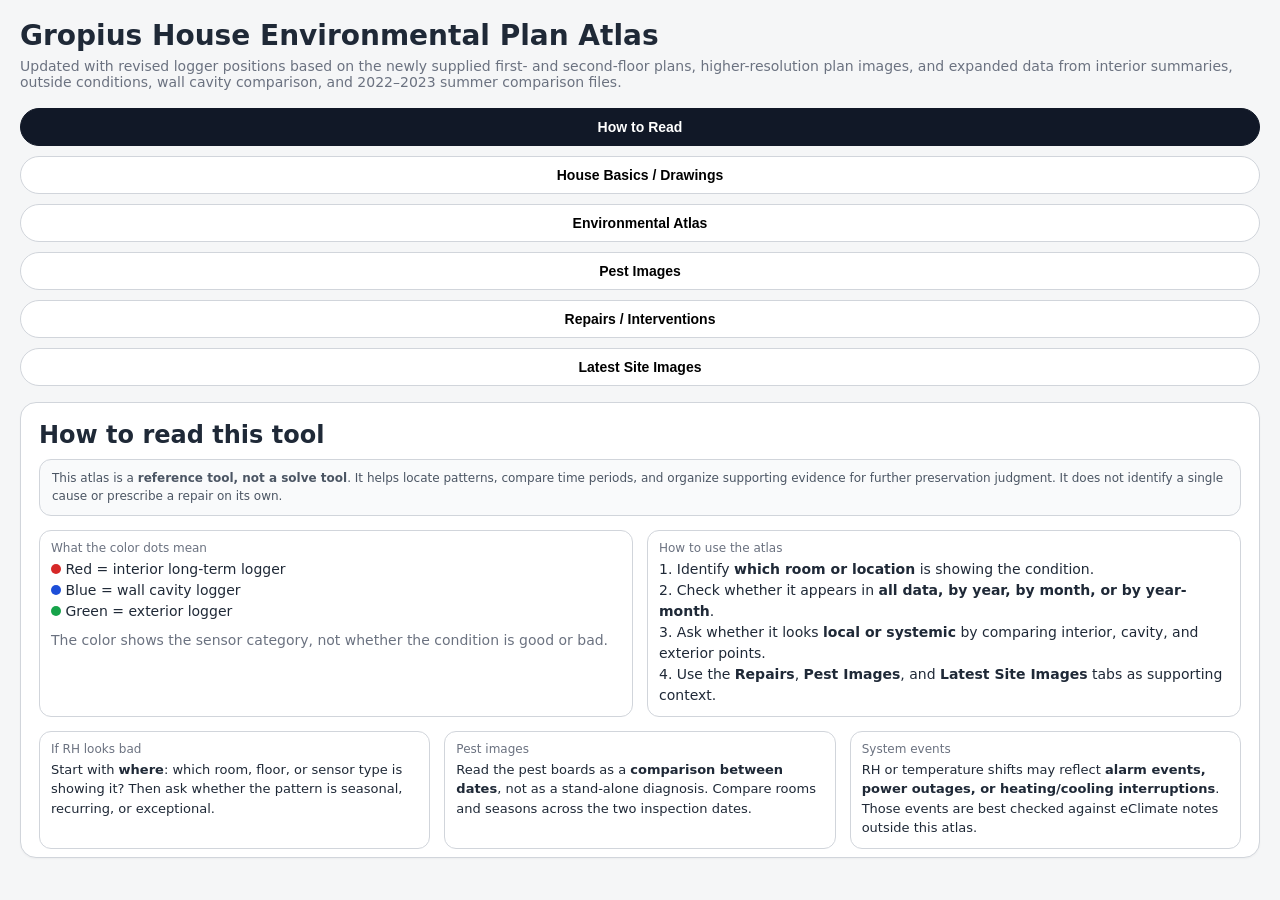
==== commit eb0d6e35: "updated" ====
--- a/index.html
+++ b/index.html
@@ -47,13 +47,159 @@
 .small { color:var(--muted); font-size:12px; }
 .footer { margin-top:14px; color:var(--muted); font-size:12px; line-height:1.45; }
 @media (max-width: 1080px) { .topgrid { grid-template-columns:1fr; } .viewer { grid-template-columns:1fr; } }
+
+.navtab{
+  border:1px solid var(--line); background:#fff; border-radius:999px; padding:10px 14px; font-weight:700; cursor:pointer;
+}
+.navtab.active{ background:#111827; color:#fff; border-color:#111827; }
+.hidden-section{ display:none; }
+.pest-wrap{ display:grid; grid-template-columns: 260px 1fr; gap:18px; }
+.pest-sidebar{ padding:16px; }
+.pest-gallery{ display:grid; grid-template-columns: repeat(4, minmax(0,1fr)); gap:14px; padding:16px; }
+.pest-card{ border:1px solid var(--line); border-radius:14px; overflow:hidden; background:#fff; }
+.pest-card img{ display:block; width:100%; aspect-ratio:3/4; object-fit:cover; background:#f3f4f6; }
+.pest-card .caption{ padding:10px 12px; font-size:13px; font-weight:600; }
+.pest-date-btn{ width:100%; text-align:left; margin-bottom:8px; }
+.pest-date-btn.active{ background:#111827; color:#fff; border-color:#111827; }
+@media (max-width: 1080px){
+  .pest-wrap{ grid-template-columns:1fr; }
+  .pest-gallery{ grid-template-columns: repeat(2, minmax(0,1fr)); }
+}
+
+
+.repairs-wrap{ display:grid; grid-template-columns: 280px 1fr; gap:18px; }
+.repairs-sidebar,.images-sidebar{ padding:16px; }
+.repairs-list{ padding:16px; display:grid; gap:10px; }
+.repair-item{ border:1px solid var(--line); border-radius:12px; padding:12px 14px; background:#fff; }
+.repair-head{ display:flex; gap:10px; align-items:center; flex-wrap:wrap; margin-bottom:6px; }
+.badge{ display:inline-flex; align-items:center; gap:6px; border:1px solid var(--line); border-radius:999px; padding:4px 8px; font-size:12px; background:#f9fafb; }
+.images-wrap{ display:grid; grid-template-columns: 280px 1fr; gap:18px; }
+.images-gallery{ padding:16px; display:grid; grid-template-columns: repeat(3, minmax(0,1fr)); gap:14px; }
+.image-card{ border:1px solid var(--line); border-radius:14px; overflow:hidden; background:#fff; }
+.image-card img{ display:block; width:100%; aspect-ratio:3/4; object-fit:cover; background:#f3f4f6; }
+.image-card .caption{ padding:10px 12px; }
+.image-card .title{ font-size:13px; font-weight:700; margin-bottom:4px; }
+.image-card .sub{ font-size:12px; color:var(--muted); line-height:1.4; }
+.filter-btn{ width:100%; text-align:left; margin-bottom:8px; }
+.filter-btn.active{ background:#111827; color:#fff; border-color:#111827; }
+@media (max-width:1080px){
+ .repairs-wrap,.images-wrap{ grid-template-columns:1fr; }
+ .images-gallery{ grid-template-columns: repeat(2, minmax(0,1fr)); }
+}
+
+
+.secondary-nav{display:none;gap:10px;flex-wrap:wrap;margin-bottom:16px}
+.secondary-nav.visible{display:flex}
+.secondary-tools{display:none;margin-bottom:10px}
+.secondary-tools.visible{display:block}
+.back-home{border:1px solid var(--line);background:#fff;border-radius:999px;padding:10px 14px;font-weight:700;cursor:pointer}
+.radial-landing{min-height:84vh;display:flex;align-items:center;justify-content:center;margin-bottom:18px}
+.radial-stage{position:relative;width:min(1120px,95vw);aspect-ratio:1.25/1;min-height:640px;background:#f7f7f7;border:1px solid #d8d8d8;border-radius:18px;box-shadow:0 20px 60px rgba(0,0,0,.18);overflow:hidden}
+.radial-windowbar{position:absolute;top:0;left:0;right:0;height:34px;border-bottom:1px solid #dfdfdf;background:linear-gradient(180deg,#fbfbfb 0%, #f2f2f2 100%)}
+.radial-dots{position:absolute;top:11px;left:14px;display:flex;gap:7px}
+.radial-dots span{width:8px;height:8px;border-radius:50%;background:#d0d0d0;display:block}
+.radial-titlebar{position:absolute;top:8px;left:50%;transform:translateX(-50%);font-size:12px;color:#7a7a7a;font-weight:600}
+.radial-canvas{position:absolute;inset:34px 0 0 0}
+.radial-center-shell{position:absolute;left:50%;top:50%;transform:translate(-50%,-50%);width:76px;height:76px;border:2px dashed #9a9a9a;border-radius:999px;display:flex;align-items:center;justify-content:center;background:rgba(247,247,247,.88);z-index:5}
+.radial-center-mark{font-size:34px;line-height:1;font-weight:900;color:#111;letter-spacing:-0.08em}
+.radial-center-label{position:absolute;left:50%;top:calc(50% + 58px);transform:translateX(-50%);text-align:center;z-index:5}
+.radial-center-label .main{font-size:14px;font-weight:700;color:#111}
+.radial-center-label .sub{font-size:11px;color:#71717a;margin-top:4px}
+.radial-hub{position:absolute;inset:0}
+.radial-line{position:absolute;left:50%;top:50%;height:1px;background:#8f8f8f;transform-origin:left center;opacity:.9}
+.radial-node{position:absolute;left:50%;top:50%;transform:translate(-50%,-50%);min-width:112px;max-width:170px;background:#fbfbfb;border:1px solid #d9d9d9;border-radius:10px;padding:9px 10px;box-shadow:0 6px 18px rgba(0,0,0,.08);cursor:pointer;z-index:4}
+.radial-node:hover{box-shadow:0 12px 28px rgba(0,0,0,.12);transform:translate(-50%,-50%) scale(1.03)}
+.radial-node-title{font-size:12px;font-weight:800;line-height:1.2;color:#111}
+.radial-node-sub{font-size:10px;color:#666;line-height:1.35;margin-top:4px}
+.radial-instructions{position:absolute;bottom:18px;left:22px;max-width:320px;color:#666;font-size:12px;line-height:1.45}
+@media (max-width: 900px){
+  .radial-stage{min-height:560px;aspect-ratio:1/1.15}
+  .radial-node{min-width:96px;max-width:136px;padding:8px 9px}
+  .radial-node-title{font-size:11px}
+  .radial-node-sub{font-size:9px}
+  .radial-instructions{max-width:240px;font-size:11px}
+}
+
 </style>
 </head>
 <body>
 <div class="wrapper">
   <h1>Gropius House Environmental Plan Atlas</h1>
-  <div class="subtitle">Updated with more accurate logger positions and expanded data from interior summaries, outside conditions, wall cavity comparison, and 2022–2023 summer comparison files.</div>
-  <div class="topgrid">
+  <div class="subtitle">Updated with revised logger positions based on the newly supplied first- and second-floor plans, higher-resolution plan images, and expanded data from interior summaries, outside conditions, wall cavity comparison, and 2022–2023 summer comparison files.</div>
+  <div class="topnav-tabs secondary-nav" style="display:flex; gap:10px; margin-bottom:16px; flex-wrap:wrap;">
+    <button id="tabGuide" class="navtab active" type="button">How to Read</button>
+    <button id="tabDrawings" class="navtab" type="button">House Basics / Drawings</button>
+    <button id="tabAtlas" class="navtab" type="button">Environmental Atlas</button>
+    <button id="tabPest" class="navtab" type="button">Pest Images</button>
+    <button id="tabRepairs" class="navtab" type="button">Repairs / Interventions</button>
+    <button id="tabImages" class="navtab" type="button">Latest Site Images</button>
+  </div>
+
+  
+<div id="guideSection" class="panel">
+  <div style="padding:18px 18px 8px;">
+    <h2 style="margin:0 0 10px;">How to read this tool</h2>
+    <div class="note" style="margin-top:0;">
+      This atlas is a <strong>reference tool, not a solve tool</strong>. It helps locate patterns, compare time periods, and organize supporting evidence for further preservation judgment. It does not identify a single cause or prescribe a repair on its own.
+    </div>
+    <div style="display:grid; grid-template-columns: repeat(2, minmax(0,1fr)); gap:14px; margin-top:14px;">
+      <div class="metric-card">
+        <div class="metric-label">What the color dots mean</div>
+        <div style="font-size:14px; line-height:1.5;">
+          <div><span class="dot" style="background:#d62828"></span> Red = interior long-term logger</div>
+          <div><span class="dot" style="background:#1d4ed8"></span> Blue = wall cavity logger</div>
+          <div><span class="dot" style="background:#16a34a"></span> Green = exterior logger</div>
+          <div style="margin-top:8px; color:#6b7280;">The color shows the sensor category, not whether the condition is good or bad.</div>
+        </div>
+      </div>
+      <div class="metric-card">
+        <div class="metric-label">How to use the atlas</div>
+        <div style="font-size:14px; line-height:1.5;">
+          1. Identify <strong>which room or location</strong> is showing the condition.<br>
+          2. Check whether it appears in <strong>all data, by year, by month, or by year-month</strong>.<br>
+          3. Ask whether it looks <strong>local or systemic</strong> by comparing interior, cavity, and exterior points.<br>
+          4. Use the <strong>Repairs</strong>, <strong>Pest Images</strong>, and <strong>Latest Site Images</strong> tabs as supporting context.
+        </div>
+      </div>
+    </div>
+    <div style="display:grid; grid-template-columns: repeat(3, minmax(0,1fr)); gap:14px; margin-top:14px;">
+      <div class="metric-card">
+        <div class="metric-label">If RH looks bad</div>
+        <div style="font-size:13px; line-height:1.5;">Start with <strong>where</strong>: which room, floor, or sensor type is showing it? Then ask whether the pattern is seasonal, recurring, or exceptional.</div>
+      </div>
+      <div class="metric-card">
+        <div class="metric-label">Pest images</div>
+        <div style="font-size:13px; line-height:1.5;">Read the pest boards as a <strong>comparison between dates</strong>, not as a stand-alone diagnosis. Compare rooms and seasons across the two inspection dates.</div>
+      </div>
+      <div class="metric-card">
+        <div class="metric-label">System events</div>
+        <div style="font-size:13px; line-height:1.5;">RH or temperature shifts may reflect <strong>alarm events, power outages, or heating/cooling interruptions</strong>. Those events are best checked against eClimate notes outside this atlas.</div>
+      </div>
+    </div>
+  </div>
+</div>
+
+
+
+<div id="drawingsSection" class="hidden-section panel">
+  <div class="images-wrap">
+    <div class="images-sidebar">
+      <h2 style="margin:0 0 8px;">House Basics / Drawings</h2>
+      <div class="small" style="margin-bottom:14px;">Basic orientation for the house, including its date, architect, system, and drawing set.</div>
+      <div class="note" style="margin-top:0;">
+        <strong>Built:</strong> 1938<br>
+        <strong>Architect:</strong> Walter Gropius<br>
+        <strong>Location:</strong> Lincoln, Massachusetts<br>
+        <strong>General construction:</strong> modern wood framing with flat roof, plaster and wood surfaces, steel elements, glass block, and large glazed openings integrated with the site.
+      </div>
+      <div class="note">This section is a reference entry point. Add section, elevation, and site plan drawings here as you upload them.</div>
+    </div>
+    <div class="images-gallery" id="drawingsGallery"></div>
+  </div>
+</div>
+
+
+<div id="atlasSection" class="hidden-section"><div class="topgrid">
     <div class="panel">
       <div class="controls">
         <div class="control-row">
@@ -118,19 +264,19 @@
         <div class="floor-card">
           <div class="floor-title">First Floor</div>
           <div class="plan-wrap" id="firstFloor">
-            <img class="plan-img" src="[data-uri]" alt="First Floor plan">
+            <img class="plan-img" src="images/img_001.png" alt="First Floor plan">
           </div>
         </div>
         <div class="floor-card">
           <div class="floor-title">Second Floor</div>
           <div class="plan-wrap" id="secondFloor">
-            <img class="plan-img" src="[data-uri]" alt="Second Floor plan">
+            <img class="plan-img" src="images/img_002.png" alt="Second Floor plan">
           </div>
         </div>
         <div class="floor-card">
           <div class="floor-title">Basement</div>
           <div class="plan-wrap basement" id="basementFloor">
-            <img class="plan-img" src="[data-uri]" alt="Basement plan">
+            <img class="plan-img" src="images/img_003.png" alt="Basement plan">
           </div>
         </div>
       </div>
@@ -154,10 +300,46 @@
       <div class="note" id="detailNote">This viewer uses more accurate on-plan point placement from the figure you shared and combines interior, wall cavity, and exterior datasets into one spatial interface.</div>
       <div class="footer">Interior year/month views are aggregated from the daily-value pivot tables in the uploaded summary workbooks. “All data” values use the uploaded report summaries where available, and exact raw-data calculations for basement, outside, and wall cavity files.</div>
     </div>
+  </div></div>
+
+<div id="pestSection" class="hidden-section panel"><div class="pest-wrap"><div class="pest-sidebar"><h2 style="margin:0 0 8px;">Pest control images</h2><div class="small" style="margin-bottom:14px;">A separate image-only view for the two inspection dates you mentioned. Choose a date to see only the pest monitoring boards.</div><button id="dateAug" class="pest-date-btn" type="button">2025-08-20</button><button id="dateJan" class="pest-date-btn ghost" type="button">2025-01-10</button><div class="note" id="pestNote">This tab isolates the pest monitoring images so they can be reviewed without the atlas controls. Each card is labeled by room.</div></div><div class="pest-gallery" id="pestGallery"></div></div></div>
+
+<div id="repairsSection" class="hidden-section panel">
+  <div class="repairs-wrap">
+    <div class="repairs-sidebar">
+      <h2 style="margin:0 0 8px;">Repairs / Interventions</h2>
+      <div class="small" style="margin-bottom:14px;">A simple chronological list of interventions pulled from the Gropius House conservation management plan materials you shared.</div>
+      <button id="repairAll" class="filter-btn" type="button">All categories</button>
+      <button id="repairDoors" class="filter-btn ghost" type="button">Doors & Hardware</button>
+      <button id="repairInteriors" class="filter-btn ghost" type="button">Overall Interiors</button>
+      <button id="repairChimneys" class="filter-btn ghost" type="button">Chimneys</button>
+      <button id="repairStone" class="filter-btn ghost" type="button">Stone Walls</button>
+      <button id="repairGarage" class="filter-btn ghost" type="button">Garage / Visitor Center</button>
+      <div class="note">This tab is meant as a quick-use reference list. It provides context for interpretation; it does not, by itself, explain the environmental readings.</div>
+    </div>
+    <div class="repairs-list" id="repairsList"></div>
   </div>
 </div>
 
+<div id="imagesSection" class="hidden-section panel">
+  <div class="images-wrap">
+    <div class="images-sidebar">
+      <h2 style="margin:0 0 8px;">Latest Site Images</h2>
+      <div class="small" style="margin-bottom:14px;">The most recent site images you shared, separated from the pest boards so they can be reviewed as a current visual condition set. Use these as supporting visual context alongside the atlas, repairs list, and pest comparison.</div>
+      <button id="imgAll" class="filter-btn" type="button">All images</button>
+      <button id="imgInterior" class="filter-btn ghost" type="button">Interior</button>
+      <button id="imgMonitoring" class="filter-btn ghost" type="button">Monitoring</button>
+      <button id="imgExterior" class="filter-btn ghost" type="button">Exterior</button>
+      <div class="note">If you share more dated or room-specific images later, this tab can be turned into a chronological room-by-room archive.</div>
+    </div>
+    <div class="images-gallery" id="imagesGallery"></div>
+  </div>
+</div>
+
 <script>
+const REPAIRS_DATA = [{"year": "2016", "feature": "Doors & Hardware", "text": "Springs in mechanism for door to roof deck replaced with stronger counterparts."}, {"year": "2015", "feature": "Doors & Hardware", "text": "Screen door at kitchen entry removed, labeled, and stored in basement."}, {"year": "2014", "feature": "Doors & Hardware", "text": "House-wide door hardware conditions assessment carried out."}, {"year": "2012", "feature": "Doors & Hardware", "text": "Screen door hinge replaced."}, {"year": "2010", "feature": "Stone Walls", "text": "Flagstone capping re-adhered to top of rear walls."}, {"year": "2009", "feature": "Stone Walls", "text": "Stone walls repaired and rebuilt throughout the property."}, {"year": "2008", "feature": "Garage / Visitor Center", "text": "Exterior cleaned with antifungal solution, then primed and painted; electrical timer replaced."}, {"year": "2002", "feature": "Chimneys", "text": "Stainless steel flue liner inserted in chimney used by the furnace."}, {"year": "1999", "feature": "Garage / Visitor Center", "text": "Fire prevention review suggested installation of smoke alarm in building."}, {"year": "1999", "feature": "Overall Interiors", "text": "Water on basement floor reported; concern linked to dampness at chimney base."}, {"year": "1997", "feature": "Stone Walls", "text": "Flagstone capping reset on west wall; unspecified fieldstone wall rebuilt."}, {"year": "1997", "feature": "Garage / Visitor Center", "text": "Conversion into visitor center completed."}, {"year": "1996", "feature": "Stone Walls", "text": "Stone walls reset after excavation related to utilities maintenance."}, {"year": "1995", "feature": "Garage / Visitor Center", "text": "Roof replaced."}, {"year": "1995", "feature": "Doors & Hardware", "text": "Basement door coming loose from top hinge; failing laminate on porch back door repaired."}, {"year": "1994", "feature": "Stone Walls", "text": "Repairs needed to unspecified wall at southeast."}, {"year": "1992", "feature": "Overall Interiors", "text": "Mortar in basement crawl space repaired; source of draft investigated."}, {"year": "1991", "feature": "Overall Interiors", "text": "Draft reported in basement and crawl space; concern over missing cellar wall portions."}, {"year": "1990", "feature": "Garage / Visitor Center", "text": "Exterior light needed rewiring; schematic drawings developed for visitor center conversion."}, {"year": "1987", "feature": "Doors & Hardware", "text": "Multiple door handles, hinges, screen doors, and alignments repaired or noted for work throughout the house."}, {"year": "1987", "feature": "Garage / Visitor Center", "text": "Large pine branches on roof; overhang leaking brown liquid down front door; conversion into visitor center under consideration."}, {"year": "1987", "feature": "Stone Walls", "text": "Repointing of retaining walls and rebuilding of collapsed eastern wall section listed."}, {"year": "1986", "feature": "Overall Interiors", "text": "Kitchen exhaust fan and glass towel bar in master bath repaired or replaced."}, {"year": "1986", "feature": "Garage / Visitor Center", "text": "Exterior prepped and painted."}, {"year": "1985", "feature": "Doors & Hardware", "text": "Metal doors repaired: corrosion removal, lubrication, screen and caulking replacement."}, {"year": "1985", "feature": "Garage / Visitor Center", "text": "Electrical upgrades including feeds, flood lights, trenching, and weatherproof GFI outlets."}, {"year": "1980", "feature": "Doors & Hardware", "text": "Doorbell repaired; screw to vertical rods on glass door replaced."}, {"year": "1974", "feature": "Chimneys", "text": "Chimney cap installed after repeated maintenance concerns."}, {"year": "1971", "feature": "Stone Walls", "text": "Garden wall repaired with sand and cement."}, {"year": "1969", "feature": "Overall Interiors", "text": "Counter installed in unspecified interior location."}, {"year": "1967", "feature": "Chimneys", "text": "Main chimney rebuilt and lined with terra-cotta and flue liner."}, {"year": "1962", "feature": "Overall Interiors", "text": "Two toilet seats replaced."}, {"year": "1958", "feature": "Stone Walls", "text": "Crumbling walls repaired with cement mortar."}, {"year": "1957", "feature": "Overall Interiors", "text": "Toilet flushing device and related parts required replacement."}, {"year": "1949", "feature": "Garage / Visitor Center", "text": "Garage door broken and repaired."}, {"year": "1947", "feature": "Overall Interiors", "text": "Oak flexwood installed to replace earlier counterpart with brown streaks."}, {"year": "1947", "feature": "Doors & Hardware", "text": "Lock and doorbell repairs carried out."}, {"year": "1947", "feature": "Garage / Visitor Center", "text": "Roof repairs completed."}, {"year": "1945", "feature": "Stone Walls", "text": "Repointing and resetting of fieldstone walls included on list of repairs."}, {"year": "1945", "feature": "Garage / Visitor Center", "text": "Flashing repairs to roof included on to-do list."}, {"year": "1942", "feature": "Garage / Visitor Center", "text": "Roof leakages reported, worsening in cold weather."}];
+const LATEST_IMAGES = [{"label": "Entry / Stair Hall", "note": "Interior view toward the stair and built-in shelving.", "group": "Interior", "src": "images/img_004.webp"}, {"label": "Acoustical Plaster Ceiling", "note": "Ceiling texture and detector condition near curtain wall.", "group": "Interior", "src": "images/img_005.webp"}, {"label": "Screen Porch / Exterior Outlook", "note": "Tree proximity and exterior exposure from the porch edge.", "group": "Exterior", "src": "images/img_006.webp"}, {"label": "Upper Room Wall at Window", "note": "Cracking and paint/layer movement at wall surface near window head.", "group": "Interior", "src": "images/img_007.webp"}, {"label": "Lower Wall Near Bed / Vent", "note": "Localized cracking and surface failure near floor register.", "group": "Interior", "src": "images/img_008.webp"}, {"label": "Logger on Windowsill", "note": "Monitoring equipment in place with adjacent room conditions display.", "group": "Monitoring", "src": "images/img_009.webp"}, {"label": "Humidity Meter Close-up", "note": "Handheld reading showing dry indoor condition.", "group": "Monitoring", "src": "images/img_010.webp"}, {"label": "Roof View from Upper Level", "note": "Flat roof surface and landscape seen from interior window.", "group": "Exterior", "src": "images/img_011.webp"}, {"label": "Floor Register and Finish", "note": "Interior floor and register condition.", "group": "Interior", "src": "images/img_012.webp"}, {"label": "Stair Looking Down to Hall", "note": "Vertical relationship between stair and entry below.", "group": "Interior", "src": "images/img_013.webp"}, {"label": "Exterior View with Stone Wall", "note": "House elevation seen above retaining stone wall; screen porch and tree proximity visible.", "group": "Exterior", "src": "images/img_014.webp"}, {"label": "Downspout / Base Condition", "note": "Close view of downspout termination, masonry base, glass block edge, and adjacent cladding.", "group": "Exterior", "src": "images/img_015.webp"}, {"label": "Full Exterior Front View", "note": "Broad exterior view showing fa\u00e7ade composition, screen porch, posts, and site setting.", "group": "Exterior", "src": "images/img_016.webp"}, {"label": "Stone Walkway Joint Detail", "note": "Close-up of bluestone paving joints and surface wear at exterior path.", "group": "Exterior", "src": "images/img_017.webp"}, {"label": "Stone Walkway Corner Repair", "note": "Corner condition and patching detail at bluestone paving edge.", "group": "Exterior", "src": "images/img_018.webp"}, {"label": "Glass Block and Shelf Detail", "note": "Interior view of glass block wall, shelving, and adjacent wall texture.", "group": "Interior", "src": "images/img_019.webp"}, {"label": "Study / Living Room Corner", "note": "Interior corner showing acoustical plaster ceiling, curtain, shelving, and upper wall condition.", "group": "Interior", "src": "images/img_020.webp"}];
+const PEST_DATA = {"2025-08-20": [{"label": "Guest Bed", "src": "images/img_021.webp"}, {"label": "Gropius Bedroom", "src": "images/img_022.webp"}, {"label": "Living Room", "src": "images/img_023.webp"}, {"label": "Ati\u2019s Room", "src": "images/img_024.webp"}, {"label": "Vanity Closet", "src": "images/img_025.webp"}, {"label": "Guest Bath", "src": "images/img_026.webp"}, {"label": "Basement Stairs", "src": "images/img_027.webp"}, {"label": "Gropius Bathroom", "src": "images/img_028.webp"}, {"label": "Kitchen", "src": "images/img_029.webp"}, {"label": "Study Room", "src": "images/img_030.webp"}, {"label": "Powder Room", "src": "images/img_031.webp"}], "2025-01-10": [{"label": "Guest Bed", "src": "images/img_032.webp"}, {"label": "Gropius Bedroom", "src": "images/img_033.webp"}, {"label": "Living Room", "src": "images/img_034.webp"}, {"label": "Ati\u2019s Room", "src": "images/img_035.webp"}, {"label": "Vanity Closet", "src": "images/img_036.webp"}, {"label": "Guest Bath", "src": "images/img_037.webp"}, {"label": "Basement Stairs", "src": "images/img_038.webp"}, {"label": "Gropius Bathroom", "src": "images/img_039.webp"}, {"label": "Kitchen", "src": "images/img_040.webp"}, {"label": "Study Room", "src": "images/img_041.webp"}, {"label": "Powder Room", "src": "images/img_042.webp"}]};
 const DATA = {"markers": [{"id": "living_room", "name": "Living Room", "floor": "first", "x": 16.17, "y": 26.75, "category": "interior", "dataset": "Living Room", "color": "#d62828"}, {"id": "west_cavity", "name": "West Wall Cavity", "floor": "first", "x": 11.0, "y": 40.15, "category": "wall", "dataset": "Wall Cavity West", "color": "#1d4ed8"}, {"id": "outside_west", "name": "West Exterior", "floor": "first", "x": 8.37, "y": 27.41, "category": "outside", "dataset": "Outside West", "color": "#16a34a"}, {"id": "outside_north", "name": "North Exterior", "floor": "first", "x": 72.52, "y": 23.58, "category": "outside", "dataset": "Outside North", "color": "#16a34a"}, {"id": "outside_east", "name": "East Exterior", "floor": "first", "x": 85.29, "y": 29.14, "category": "outside", "dataset": "Outside East", "color": "#16a34a"}, {"id": "outside_south", "name": "South Exterior", "floor": "first", "x": 47.38, "y": 56.24, "category": "outside", "dataset": "Outside South", "color": "#16a34a"}, {"id": "north_cavity", "name": "North Wall Cavity", "floor": "second", "x": 50.76, "y": 28.38, "category": "wall", "dataset": "Wall Cavity North", "color": "#1d4ed8"}, {"id": "east_cavity", "name": "East Wall Cavity", "floor": "second", "x": 85.68, "y": 44.16, "category": "wall", "dataset": "Wall Cavity East", "color": "#1d4ed8"}, {"id": "south_cavity", "name": "South Wall Cavity", "floor": "second", "x": 41.81, "y": 55.28, "category": "wall", "dataset": "Wall Cavity South", "color": "#1d4ed8"}, {"id": "living_chamber", "name": "Living Chamber / Ati's Room", "floor": "second", "x": 45.38, "y": 54.56, "category": "interior", "dataset": "Living Chamber", "color": "#d62828"}, {"id": "dressing_room", "name": "Dressing Room", "floor": "second", "x": 84.46, "y": 49.33, "category": "interior", "dataset": "Dressing Room", "color": "#d62828"}, {"id": "basement", "name": "Basement", "floor": "basement", "x": 78.12, "y": 49.52, "category": "interior", "dataset": "Basement", "color": "#d62828"}], "overall": {"Basement": {"temp": {"max": 80.008, "min": 51.458, "mean": 66.32472327189447, "std": 2.189217435823772}, "rh": {"max": 79.772, "min": 16.49, "mean": 46.37944263504437, "std": 14.960361715678143}}, "Dressing Room": {"temp": {"max": 122.727, "min": 22.024, "mean": 67.39234291928766, "std": 7.519159064323497}, "rh": {"max": 92.433, "min": 12.735, "mean": 43.787199250845525, "std": 12.20210472449303}}, "Living Room": {"temp": {"max": 91.963, "min": 31.087, "mean": 65.29891254433596, "std": 6.306098002285789}, "rh": {"max": 76.07, "min": 12.683, "mean": 45.754031751633605, "std": 12.058396490980712}}, "Living Chamber": {"temp": {"max": 89.2, "min": 33.386, "mean": 66.31741139439406, "std": 6.077295268374296}, "rh": {"max": 78.96, "min": 12.735, "mean": 43.261686187487896, "std": 13.576707245533049}}, "Outside East": {"temp": {"max": 94.419, "min": 2.986, "mean": 50.569263800307894, "std": 18.229095474720506}, "rh": {"max": 100.0, "min": 15.815, "mean": 72.86787761161206, "std": 21.596369732852075}}, "Outside North": {"temp": {"max": 107.602, "min": 2.539, "mean": 51.4557440070376, "std": 19.223336677348}, "rh": {"max": 100.0, "min": 13.587, "mean": 72.13892247635805, "std": 22.938503402216135}}, "Outside South": {"temp": {"max": 91.636, "min": 6.022, "mean": 52.29294677809545, "std": 17.075882426504887}, "rh": {"max": 100.0, "min": 11.13, "mean": 68.5027646800088, "std": 21.33958078044721}}, "Outside West": {"temp": {"max": 294.505, "min": 2.689, "mean": 52.92878161425115, "std": 19.47604682949616}, "rh": {"max": 100.0, "min": 6.967, "mean": 67.76146811084232, "std": 22.433969593709215}}, "Wall Cavity East": {"temp": {"max": 83.433, "min": 41.841, "mean": 62.36112271965039, "std": 8.60233350041684}, "rh": {"max": 71.92, "min": 23.203, "mean": 44.11808880024392, "std": 8.085898473371525}}, "Wall Cavity North": {"temp": {"max": 107.463, "min": 56.257, "mean": 83.24270172006403, "std": 13.516087839850044}, "rh": {"max": 72.167, "min": 3.329, "mean": 29.268264437612746, "std": 19.06142842960126}}, "Wall Cavity South": {"temp": {"max": 81.387, "min": 42.395, "mean": 60.53639122922914, "std": 7.833835960260566}, "rh": {"max": 72.318, "min": 25.471, "mean": 47.10985126276742, "std": 8.946634533113446}}, "Wall Cavity West": {"temp": {"max": 78.042, "min": 58.89, "mean": 66.14162839879154, "std": 3.3660510110331945}, "rh": {"max": 50.977, "min": 9.993, "mean": 25.324133266196707, "std": 7.769510521356448}}}, "agg": {"Basement": {"year": {"2009.0": {"temp_mean": 66.81689757914339, "temp_max": 71.60133333333334, "temp_min": 57.49308333333332, "temp_std": 2.342981772520059, "rh_mean": 53.3281133612663, "rh_max": 70.00958333333334, "rh_min": 22.707166666666662, "rh_std": 12.928475441670777, "n": 179.0}, "2010.0": {"temp_mean": 66.82820810502282, "temp_max": 72.02237500000003, "temp_min": 60.63541666666668, "temp_std": 2.806319970861435, "rh_mean": 45.63521210045661, "rh_max": 70.70666666666666, "rh_min": 20.262541666666674, "rh_std": 14.073687157497925, "n": 365.0}, "2011.0": {"temp_mean": 65.34586609589041, "temp_max": 70.74833333333332, "temp_min": 52.81679166666667, "temp_std": 2.4072039749702543, "rh_mean": 48.92909212328767, "rh_max": 73.86033333333333, "rh_min": 18.734875, "rh_std": 16.80362358682514, "n": 365.0}, "2012.0": {"temp_mean": 66.9578162568306, "temp_max": 71.88791666666668, "temp_min": 63.55937500000002, "temp_std": 2.151979751874028, "rh_mean": 46.58369102914389, "rh_max": 70.41891666666666, "rh_min": 21.576750000000004, "rh_std": 13.886568087013393, "n": 366.0}, "2013.0": {"temp_mean": 67.0214006849315, "temp_max": 79.40512499999998, "temp_min": 63.20241666666666, "temp_std": 2.3391776469905694, "rh_mean": 47.33199680365297, "rh_max": 77.98691666666666, "rh_min": 17.468499999999995, "rh_std": 17.094557356409556, "n": 365.0}, "2014.0": {"temp_mean": 66.28483812785389, "temp_max": 68.80808333333333, "temp_min": 63.55020833333334, "temp_std": 1.2219190068847974, "rh_mean": 46.06760456621004, "rh_max": 68.57104166666666, "rh_min": 19.724416666666666, "rh_std": 15.235101056729459, "n": 365.0}, "2015.0": {"temp_mean": 66.2104689497717, "temp_max": 69.37995833333333, "temp_min": 62.44725000000002, "temp_std": 1.2962337093542962, "rh_mean": 45.63082100456621, "rh_max": 67.05158333333334, "rh_min": 18.315791666666666, "rh_std": 14.8500248975067, "n": 365.0}, "2016.0": {"temp_mean": 66.41177647878519, "temp_max": 69.78566666666666, "temp_min": 63.181125, "temp_std": 1.2741795168644212, "rh_mean": 45.511390786615046, "rh_max": 63.946541666666654, "rh_min": 20.644458333333333, "rh_std": 12.520252797495536, "n": 350.0}, "2017.0": {"temp_mean": 64.75891109572859, "temp_max": 67.60125, "temp_min": 55.420625, "temp_std": 1.4102286398099995, "rh_mean": 42.09446310480061, "rh_max": 72.79141666666668, "rh_min": 20.315624999999997, "rh_std": 15.207749782932519, "n": 222.0}, "2018.0": {"temp_mean": 66.95142164146681, "temp_max": 70.634875, "temp_min": 62.953666666666685, "temp_std": 1.5095549368699293, "rh_mean": 44.88582646854363, "rh_max": 68.992875, "rh_min": 17.322, "rh_std": 14.457500978203576, "n": 274.0}, "2019.0": {"temp_mean": 66.00981927734763, "temp_max": 69.99995833333334, "temp_min": 62.07670833333332, "temp_std": 1.28586990955378, "rh_mean": 47.876716582291046, "rh_max": 76.85808333333333, "rh_min": 21.474541666666664, "rh_std": 15.048651668628182, "n": 365.0}, "2020.0": {"temp_mean": 65.9097365136876, "temp_max": 69.71579166666668, "temp_min": 54.53945833333333, "temp_std": 2.1272179162430374, "rh_mean": 42.41562016908213, "rh_max": 62.35383333333332, "rh_min": 25.206666666666667, "rh_std": 11.298686480699658, "n": 207.0}}, "month": {"Jan": {"month": 1, "temp_mean": 65.18617746334311, "temp_max": 68.854125, "temp_min": 52.81679166666667, "temp_std": 1.9505230698089167, "rh_mean": 28.673304838709676, "rh_max": 48.79304166666665, "rh_min": 17.322, "rh_std": 5.306679677366997, "n": 341}, "Feb": {"month": 2, "temp_mean": 64.96190423545382, "temp_max": 68.0285, "temp_min": 59.47779166666667, "temp_std": 1.585526021526759, "rh_mean": 28.391335488663877, "rh_max": 48.99583333333334, "rh_min": 18.315791666666666, "rh_std": 5.080866804840871, "n": 295}, "Mar": {"month": 3, "temp_mean": 64.92384714076246, "temp_max": 67.94595833333335, "temp_min": 59.64241666666668, "temp_std": 1.3328456380163323, "rh_mean": 31.767969941348973, "rh_max": 52.52079166666667, "rh_min": 20.008708333333335, "rh_std": 5.723747358726132, "n": 341}, "Apr": {"month": 4, "temp_mean": 65.49424425944609, "temp_max": 68.2778695652174, "temp_min": 54.53945833333333, "temp_std": 1.4538959171437371, "rh_mean": 38.61515352656237, "rh_max": 55.11741666666666, "rh_min": 24.52441666666667, "rh_std": 5.670992792551483, "n": 286}, "May": {"month": 5, "temp_mean": 65.94212805178952, "temp_max": 68.88491666666668, "temp_min": 63.61120833333333, "temp_std": 1.1505991573420866, "rh_mean": 50.67963057763233, "rh_max": 69.48220833333333, "rh_min": 33.21516666666667, "rh_std": 7.199589263583093, "n": 279}, "Jun": {"month": 6, "temp_mean": 66.08680941358024, "temp_max": 70.69470833333332, "temp_min": 62.07670833333332, "temp_std": 1.5574591991483056, "rh_mean": 61.216942283950615, "rh_max": 70.64766666666667, "rh_min": 44.977374999999995, "rh_std": 4.368046921364683, "n": 270}, "Jul": {"month": 7, "temp_mean": 67.64172658972126, "temp_max": 79.40512499999998, "temp_min": 63.55020833333334, "temp_std": 2.6343253510979, "rh_mean": 63.35863882839721, "rh_max": 77.98691666666666, "rh_min": 55.288875, "rh_std": 4.620732794576665, "n": 328}, "Aug": {"month": 8, "temp_mean": 67.38714784946237, "temp_max": 72.02237500000003, "temp_min": 64.05675000000001, "temp_std": 1.6305276782722735, "rh_mean": 63.26027701612903, "rh_max": 72.53966666666666, "rh_min": 53.635833333333316, "rh_std": 3.57071549894751, "n": 310}, "Sep": {"month": 9, "temp_mean": 67.4983814200881, "temp_max": 71.60133333333334, "temp_min": 63.76625000000002, "temp_std": 1.7006775718160965, "rh_mean": 63.12583027568036, "rh_max": 73.43166666666664, "rh_min": 51.38395833333334, "rh_std": 4.22774774657558, "n": 326}, "Oct": {"month": 10, "temp_mean": 67.35016226783968, "temp_max": 71.88791666666668, "temp_min": 60.968499999999985, "temp_std": 1.970569675841426, "rh_mean": 55.27200855327468, "rh_max": 73.86033333333333, "rh_min": 38.916666666666664, "rh_std": 7.501937503302742, "n": 341}, "Nov": {"month": 11, "temp_mean": 67.1092433080808, "temp_max": 70.01633333333334, "temp_min": 59.825208333333315, "temp_std": 1.5487770373681418, "rh_mean": 41.33868737373737, "rh_max": 61.366291666666676, "rh_min": 24.702791666666666, "rh_std": 6.476589644222942, "n": 330}, "Dec": {"month": 12, "temp_mean": 66.0960513196481, "temp_max": 69.33512499999999, "temp_min": 55.420625, "temp_std": 1.9050205452654505, "rh_mean": 33.80129508797654, "rh_max": 52.89362500000001, "rh_min": 20.469624999999997, "rh_std": 5.759257483327273, "n": 341}}, "year_month": {"2009-07": {"year": 2009, "month": 7, "month_label": "Jul", "temp_mean": 67.0278125, "temp_max": 68.24191666666665, "temp_min": 65.92829166666668, "temp_std": 0.7737866265114979, "rh_mean": 64.9744967948718, "rh_max": 68.70987500000003, "rh_min": 61.68945833333333, "rh_std": 1.9842977122804784, "n": 26}, "2009-08": {"year": 2009, "month": 8, "month_label": "Aug", "temp_mean": 68.01063440860214, "temp_max": 71.33095833333334, "temp_min": 65.98516666666667, "temp_std": 1.4433079179548696, "rh_mean": 65.94193413978495, "rh_max": 70.00958333333334, "rh_min": 60.16933333333335, "rh_std": 2.4489088437689164, "n": 31}, "2009-09": {"year": 2009, "month": 9, "month_label": "Sep", "temp_mean": 68.52400555555556, "temp_max": 71.60133333333334, "temp_min": 67.512, "temp_std": 1.2305405815384087, "rh_mean": 62.38794166666666, "rh_max": 68.89345833333336, "rh_min": 56.69612499999999, "rh_std": 3.105019557397332, "n": 30}, "2009-10": {"year": 2009, "month": 10, "month_label": "Oct", "temp_mean": 67.40615188172042, "temp_max": 68.106125, "temp_min": 66.718, "temp_std": 0.31093272680095774, "rh_mean": 50.901782258064515, "rh_max": 63.35545833333333, "rh_min": 42.60025000000001, "rh_std": 5.916671516348847, "n": 31}, "2009-11": {"year": 2009, "month": 11, "month_label": "Nov", "temp_mean": 67.24210416666666, "temp_max": 67.73491666666666, "temp_min": 66.47554166666667, "temp_std": 0.2726716129686344, "rh_mean": 44.95295833333333, "rh_max": 54.98320833333333, "rh_min": 38.269666666666666, "rh_std": 3.8605292505340416, "n": 30}, "2009-12": {"year": 2009, "month": 12, "month_label": "Dec", "temp_mean": 62.79347983870967, "temp_max": 67.29237499999998, "temp_min": 57.49308333333332, "temp_std": 2.581598424782002, "rh_mean": 32.71010215053763, "rh_max": 46.735958333333336, "rh_min": 22.707166666666662, "rh_std": 6.646282635350588, "n": 31}, "2010-01": {"year": 2010, "month": 1, "month_label": "Jan", "temp_mean": 62.23081586021505, "temp_max": 64.91670833333335, "temp_min": 60.63541666666668, "temp_std": 1.1116864169688043, "rh_mean": 28.723084677419354, "rh_max": 37.753375, "rh_min": 20.262541666666674, "rh_std": 4.480320241872441, "n": 31}, "2010-02": {"year": 2010, "month": 2, "month_label": "Feb", "temp_mean": 62.58055803571428, "temp_max": 63.69145833333332, "temp_min": 61.07233333333334, "temp_std": 0.6718988738068031, "rh_mean": 27.051895833333333, "rh_max": 37.08095833333333, "rh_min": 21.831916666666668, "rh_std": 4.541712446132114, "n": 28}, "2010-03": {"year": 2010, "month": 3, "month_label": "Mar", "temp_mean": 63.76591935483871, "temp_max": 66.12945833333335, "temp_min": 61.686791666666664, "temp_std": 1.4745560559129571, "rh_mean": 35.99943279569893, "rh_max": 43.93208333333333, "rh_min": 29.020791666666668, "rh_std": 3.928840080949545, "n": 31}, "2010-04": {"year": 2010, "month": 4, "month_label": "Apr", "temp_mean": 65.80258472222222, "temp_max": 66.404375, "temp_min": 65.136, "temp_std": 0.2943866449168129, "rh_mean": 42.83702777777778, "rh_max": 52.643875, "rh_min": 36.5395, "rh_std": 4.015891826485996, "n": 30}, "2010-05": {"year": 2010, "month": 5, "month_label": "May", "temp_mean": 66.28405241935484, "temp_max": 67.81874999999998, "temp_min": 64.25712499999999, "temp_std": 0.9379703380028198, "rh_mean": 50.81583333333334, "rh_max": 60.77108333333333, "rh_min": 37.636250000000004, "rh_std": 7.207627408770336, "n": 31}, "2010-06": {"year": 2010, "month": 6, "month_label": "Jun", "temp_mean": 67.5113638888889, "temp_max": 70.69470833333332, "temp_min": 64.7095, "temp_std": 1.3417128431375713, "rh_mean": 63.37622638888889, "rh_max": 66.39662500000001, "rh_min": 56.57508333333332, "rh_std": 2.504586578045505, "n": 30}, "2010-07": {"year": 2010, "month": 7, "month_label": "Jul", "temp_mean": 69.88951612903226, "temp_max": 71.15141666666666, "temp_min": 68.54304166666668, "temp_std": 0.6819334176250446, "rh_mean": 61.11595295698925, "rh_max": 64.17866666666666, "rh_min": 56.72674999999999, "rh_std": 1.9580350532219981, "n": 31}, "2010-08": {"year": 2010, "month": 8, "month_label": "Aug", "temp_mean": 70.14838978494623, "temp_max": 72.02237500000003, "temp_min": 68.08324999999998, "temp_std": 0.9888328198767132, "rh_mean": 59.471138440860216, "rh_max": 63.557375, "rh_min": 53.635833333333316, "rh_std": 2.158596329975931, "n": 31}, "2010-09": {"year": 2010, "month": 9, "month_label": "Sep", "temp_mean": 68.60301249999999, "temp_max": 70.68762500000001, "temp_min": 66.96779166666667, "temp_std": 1.1063331486572032, "rh_mean": 60.76552083333333, "rh_max": 68.19795833333333, "rh_min": 55.697541666666666, "rh_std": 3.1357582130915387, "n": 30}, "2010-10": {"year": 2010, "month": 10, "month_label": "Oct", "temp_mean": 69.34417473118279, "temp_max": 69.75175, "temp_min": 68.440625, "temp_std": 0.31117353095656575, "rh_mean": 50.69622446236559, "rh_max": 70.70666666666666, "rh_min": 38.916666666666664, "rh_std": 7.6543448899189555, "n": 31}, "2010-11": {"year": 2010, "month": 11, "month_label": "Nov", "temp_mean": 68.71369444444444, "temp_max": 69.42129166666666, "temp_min": 68.04558333333334, "temp_std": 0.34752005722549273, "rh_mean": 38.0639125, "rh_max": 47.36775, "rh_min": 29.07670833333333, "rh_std": 4.888888253630213, "n": 30}, "2010-12": {"year": 2010, "month": 12, "month_label": "Dec", "temp_mean": 66.76037903225807, "temp_max": 69.33512499999999, "temp_min": 64.60470833333333, "temp_std": 1.2940398270977354, "rh_mean": 27.63377553763441, "rh_max": 39.12387499999999, "rh_min": 21.318125, "rh_std": 4.326108644847333, "n": 31}, "2011-01": {"year": 2011, "month": 1, "month_label": "Jan", "temp_mean": 62.4099126344086, "temp_max": 67.62587499999998, "temp_min": 52.81679166666667, "temp_std": 3.0115830349744126, "rh_mean": 26.18477553763441, "rh_max": 36.224291666666666, "rh_min": 18.734875, "rh_std": 3.2520855581115153, "n": 31}, "2011-02": {"year": 2011, "month": 2, "month_label": "Feb", "temp_mean": 62.81066369047619, "temp_max": 67.57787499999999, "temp_min": 59.47779166666667, "temp_std": 2.079302185238381, "rh_mean": 24.937169642857146, "rh_max": 31.10179166666667, "rh_min": 20.384208333333333, "rh_std": 3.366445941111334, "n": 28}, "2011-03": {"year": 2011, "month": 3, "month_label": "Mar", "temp_mean": 62.79669623655915, "temp_max": 63.84845833333333, "temp_min": 59.64241666666668, "temp_std": 0.794362140394323, "rh_mean": 30.21467204301075, "rh_max": 37.1825, "rh_min": 21.357291666666665, "rh_std": 4.783916676945875, "n": 31}, "2011-04": {"year": 2011, "month": 4, "month_label": "Apr", "temp_mean": 63.8677375, "temp_max": 65.17908333333334, "temp_min": 62.496041666666656, "temp_std": 0.7001363393626467, "rh_mean": 38.734570833333336, "rh_max": 55.11741666666666, "rh_min": 30.160624999999996, "rh_std": 7.1739743001183305, "n": 30}, "2011-05": {"year": 2011, "month": 5, "month_label": "May", "temp_mean": 64.87397311827958, "temp_max": 68.16891666666668, "temp_min": 63.80908333333333, "temp_std": 1.1428168372241903, "rh_mean": 54.95647849462366, "rh_max": 69.48220833333333, "rh_min": 44.48712500000001, "rh_std": 7.488300498696701, "n": 31}, "2011-06": {"year": 2011, "month": 6, "month_label": "Jun", "temp_mean": 66.28074444444444, "temp_max": 68.28141666666664, "temp_min": 63.615125000000006, "temp_std": 1.097913023545905, "rh_mean": 63.546301388888885, "rh_max": 70.64766666666667, "rh_min": 53.86441666666667, "rh_std": 4.587792982056026, "n": 30}, "2011-07": {"year": 2011, "month": 7, "month_label": "Jul", "temp_mean": 68.26478360215054, "temp_max": 70.74833333333332, "temp_min": 65.63358333333336, "temp_std": 1.052521402550214, "rh_mean": 65.78297177419354, "rh_max": 69.36520833333331, "rh_min": 62.297875000000005, "rh_std": 1.6767947526521083, "n": 31}, "2011-08": {"year": 2011, "month": 8, "month_label": "Aug", "temp_mean": 68.64933602150538, "temp_max": 70.28587499999999, "temp_min": 67.671125, "temp_std": 0.622501634492823, "rh_mean": 67.37525000000001, "rh_max": 72.53966666666666, "rh_min": 62.16866666666667, "rh_std": 2.178912413439283, "n": 31}, "2011-09": {"year": 2011, "month": 9, "month_label": "Sep", "temp_mean": 67.34522638888889, "temp_max": 68.73470833333332, "temp_min": 65.50866666666666, "temp_std": 0.9492459714078927, "rh_mean": 68.77835277777778, "rh_max": 73.43166666666664, "rh_min": 59.644124999999995, "rh_std": 3.755347407108466, "n": 30}, "2011-10": {"year": 2011, "month": 10, "month_label": "Oct", "temp_mean": 65.14326478494624, "temp_max": 67.91504166666668, "temp_min": 60.968499999999985, "temp_std": 1.1354767640847754, "rh_mean": 60.99427688172043, "rh_max": 73.86033333333333, "rh_min": 46.552833333333346, "rh_std": 7.539883757719637, "n": 31}, "2011-11": {"year": 2011, "month": 11, "month_label": "Nov", "temp_mean": 65.51235555555556, "temp_max": 66.40945833333335, "temp_min": 63.51666666666668, "temp_std": 0.6078151911569974, "rh_mean": 46.68660833333333, "rh_max": 54.457374999999985, "rh_min": 39.974125, "rh_std": 4.375899108386388, "n": 30}, "2011-12": {"year": 2011, "month": 12, "month_label": "Dec", "temp_mean": 66.00269892473118, "temp_max": 67.70158333333335, "temp_min": 65.39816666666667, "temp_std": 0.5045817917571785, "rh_mean": 37.34650672043011, "rh_max": 52.89362500000001, "rh_min": 26.876041666666666, "rh_std": 6.130931615606447, "n": 31}, "2012-01": {"year": 2012, "month": 1, "month_label": "Jan", "temp_mean": 65.23247311827957, "temp_max": 67.44070833333335, "temp_min": 63.598499999999994, "temp_std": 0.7962712653818003, "rh_mean": 29.200728494623654, "rh_max": 35.50958333333333, "rh_min": 21.576750000000004, "rh_std": 3.824459648755876, "n": 31}, "2012-02": {"year": 2012, "month": 2, "month_label": "Feb", "temp_mean": 65.21074281609195, "temp_max": 66.55216666666668, "temp_min": 64.16429166666666, "temp_std": 0.6721971195404474, "rh_mean": 28.3725, "rh_max": 33.55058333333334, "rh_min": 22.873291666666663, "rh_std": 2.80351280421595, "n": 29}, "2012-03": {"year": 2012, "month": 3, "month_label": "Mar", "temp_mean": 64.92830376344087, "temp_max": 66.26845833333336, "temp_min": 63.55937500000002, "temp_std": 0.7474728997776683, "rh_mean": 36.28530376344086, "rh_max": 52.52079166666667, "rh_min": 24.82275, "rh_std": 7.185538187128354, "n": 31}, "2012-04": {"year": 2012, "month": 4, "month_label": "Apr", "temp_mean": 66.00726111111112, "temp_max": 66.76287500000001, "temp_min": 64.16979166666667, "temp_std": 0.5575912062583243, "rh_mean": 37.736975, "rh_max": 52.504, "rh_min": 29.286666666666665, "rh_std": 6.8377154274971765, "n": 30}, "2012-05": {"year": 2012, "month": 5, "month_label": "May", "temp_mean": 65.3429435483871, "temp_max": 67.103375, "temp_min": 64.000375, "temp_std": 0.805934362386607, "rh_mean": 55.73286290322581, "rh_max": 67.05429166666666, "rh_min": 39.55325, "rh_std": 7.678511907828023, "n": 31}, "2012-06": {"year": 2012, "month": 6, "month_label": "Jun", "temp_mean": 65.20412222222222, "temp_max": 66.99091666666666, "temp_min": 63.68591666666666, "temp_std": 0.7726798385452506, "rh_mean": 65.41471388888888, "rh_max": 70.41891666666666, "rh_min": 57.959374999999994, "rh_std": 2.9353591004065804, "n": 30}, "2012-07": {"year": 2012, "month": 7, "month_label": "Jul", "temp_mean": 65.86156586021505, "temp_max": 67.33200000000001, "temp_min": 64.42991666666667, "temp_std": 0.849753049419072, "rh_mean": 61.69853897849462, "rh_max": 66.16245833333333, "rh_min": 58.1225, "rh_std": 1.9383424191871517, "n": 31}, "2012-08": {"year": 2012, "month": 8, "month_label": "Aug", "temp_mean": 67.80231182795698, "temp_max": 69.96716666666667, "temp_min": 65.41812500000002, "temp_std": 1.3071001648967229, "rh_mean": 60.50115188172043, "rh_max": 64.62979166666668, "rh_min": 57.760124999999995, "rh_std": 1.3491995383043598, "n": 31}, "2012-09": {"year": 2012, "month": 9, "month_label": "Sep", "temp_mean": 70.4325125, "temp_max": 71.53658333333333, "temp_min": 68.02987499999999, "temp_std": 0.9642630635698426, "rh_mean": 57.76053888888889, "rh_max": 62.716125000000005, "rh_min": 51.61920833333335, "rh_std": 2.710336409727637, "n": 30}, "2012-10": {"year": 2012, "month": 10, "month_label": "Oct", "temp_mean": 70.39797849462366, "temp_max": 71.88791666666668, "temp_min": 69.06912500000003, "temp_std": 0.7538995513660077, "rh_mean": 52.60075940860215, "rh_max": 60.00766666666667, "rh_min": 41.675291666666666, "rh_std": 4.766386167564059, "n": 31}, "2012-11": {"year": 2012, "month": 11, "month_label": "Nov", "temp_mean": 69.08006527777778, "temp_max": 70.01633333333334, "temp_min": 68.02933333333334, "temp_std": 0.4782987020989263, "rh_mean": 38.81485694444445, "rh_max": 53.45183333333333, "rh_min": 31.143, "rh_std": 5.432081153900214, "n": 30}, "2012-12": {"year": 2012, "month": 12, "month_label": "Dec", "temp_mean": 67.97411290322582, "temp_max": 68.71004166666665, "temp_min": 66.82870833333334, "temp_std": 0.523638630561113, "rh_mean": 34.142456989247314, "rh_max": 42.449374999999996, "rh_min": 26.706000000000003, "rh_std": 3.940674828884066, "n": 31}, "2013-01": {"year": 2013, "month": 1, "month_label": "Jan", "temp_mean": 67.14772043010754, "temp_max": 68.854125, "temp_min": 65.63024999999999, "temp_std": 0.9458234810545061, "rh_mean": 27.743352150537632, "rh_max": 41.19075, "rh_min": 17.468499999999995, "rh_std": 6.067776804581129, "n": 31}, "2013-02": {"year": 2013, "month": 2, "month_label": "Feb", "temp_mean": 66.1376324404762, "temp_max": 68.0285, "temp_min": 65.00408333333334, "temp_std": 0.9015052358894564, "rh_mean": 27.34567708333333, "rh_max": 34.42220833333334, "rh_min": 19.47283333333333, "rh_std": 3.7796341240530005, "n": 28}, "2013-03": {"year": 2013, "month": 3, "month_label": "Mar", "temp_mean": 66.05539919354838, "temp_max": 67.94595833333335, "temp_min": 65.06483333333334, "temp_std": 0.5503485294874969, "rh_mean": 31.54179569892473, "rh_max": 40.96916666666667, "rh_min": 25.68658333333333, "rh_std": 3.406137235890091, "n": 31}, "2013-04": {"year": 2013, "month": 4, "month_label": "Apr", "temp_mean": 66.70467222222223, "temp_max": 67.40870833333334, "temp_min": 65.98337500000002, "temp_std": 0.436629570862968, "rh_mean": 37.312730555555554, "rh_max": 46.63979166666666, "rh_min": 24.52441666666667, "rh_std": 5.830679873168585, "n": 30}, "2013-05": {"year": 2013, "month": 5, "month_label": "May", "temp_mean": 66.6344314516129, "temp_max": 67.99029166666668, "temp_min": 64.45995833333332, "temp_std": 1.108716178058838, "rh_mean": 49.12407661290323, "rh_max": 57.83283333333333, "rh_min": 40.1245, "rh_std": 5.459246479174721, "n": 31}, "2013-06": {"year": 2013, "month": 6, "month_label": "Jun", "temp_mean": 64.61844722222222, "temp_max": 65.36483333333334, "temp_min": 63.20241666666666, "temp_std": 0.5659378900500628, "rh_mean": 62.72996944444445, "rh_max": 67.25408333333333, "rh_min": 56.349124999999994, "rh_std": 3.1229470356718774, "n": 30}, "2013-07": {"year": 2013, "month": 7, "month_label": "Jul", "temp_mean": 72.82518548387097, "temp_max": 79.40512499999998, "temp_min": 66.67212500000001, "temp_std": 3.7837382591192825, "rh_mean": 73.10681720430108, "rh_max": 77.98691666666666, "rh_min": 66.81745833333333, "rh_std": 3.002898830938458, "n": 31}, "2013-08": {"year": 2013, "month": 8, "month_label": "Aug", "temp_mean": 66.6830685483871, "temp_max": 67.89579166666667, "temp_min": 65.22699999999999, "temp_std": 0.6744037645796592, "rh_mean": 67.85455645161291, "rh_max": 70.84429166666666, "rh_min": 64.21708333333333, "rh_std": 1.3736590643894129, "n": 31}, "2013-09": {"year": 2013, "month": 9, "month_label": "Sep", "temp_mean": 65.79099166666667, "temp_max": 67.18179166666665, "temp_min": 64.77758333333333, "temp_std": 0.5040585397968644, "rh_mean": 64.41573611111112, "rh_max": 69.44495833333333, "rh_min": 59.07183333333334, "rh_std": 2.7201477142252193, "n": 30}, "2013-10": {"year": 2013, "month": 10, "month_label": "Oct", "temp_mean": 67.19420564516129, "temp_max": 68.62395833333333, "temp_min": 64.92924999999998, "temp_std": 1.4254628804314473, "rh_mean": 56.6336438172043, "rh_max": 68.821375, "rh_min": 39.515083333333344, "rh_std": 9.489646864105174, "n": 31}, "2013-11": {"year": 2013, "month": 11, "month_label": "Nov", "temp_mean": 67.80628333333333, "temp_max": 68.81216666666667, "temp_min": 66.5985, "temp_std": 0.5449380684916271, "rh_mean": 37.11678055555556, "rh_max": 53.12320833333334, "rh_min": 24.702791666666666, "rh_std": 7.051046455810566, "n": 30}, "2013-12": {"year": 2013, "month": 12, "month_label": "Dec", "temp_mean": 66.47114112903226, "temp_max": 67.25850000000001, "temp_min": 65.54450000000001, "temp_std": 0.5145667333891788, "rh_mean": 31.51973790322581, "rh_max": 42.23641666666667, "rh_min": 23.817333333333337, "rh_std": 4.760733121553026, "n": 31}, "2014-01": {"year": 2014, "month": 1, "month_label": "Jan", "temp_mean": 65.95245698924731, "temp_max": 66.91429166666666, "temp_min": 64.38687499999999, "temp_std": 0.5813433477893829, "rh_mean": 27.06436424731183, "rh_max": 39.01233333333334, "rh_min": 19.939958333333333, "rh_std": 6.498061637770155, "n": 31}, "2014-02": {"year": 2014, "month": 2, "month_label": "Feb", "temp_mean": 64.97165178571429, "temp_max": 65.92620833333335, "temp_min": 64.27108333333334, "temp_std": 0.42105854843558554, "rh_mean": 26.817081845238096, "rh_max": 34.062875, "rh_min": 19.724416666666666, "rh_std": 3.911507362254277, "n": 28}, "2014-03": {"year": 2014, "month": 3, "month_label": "Mar", "temp_mean": 64.95499865591398, "temp_max": 66.03120833333334, "temp_min": 63.782000000000004, "temp_std": 0.5863888801861805, "rh_mean": 26.617637096774192, "rh_max": 37.07754166666666, "rh_min": 20.661999999999995, "rh_std": 4.428493056558855, "n": 31}, "2014-04": {"year": 2014, "month": 4, "month_label": "Apr", "temp_mean": 66.12219583333334, "temp_max": 67.09470833333332, "temp_min": 64.44416666666665, "temp_std": 0.4701044879001058, "rh_mean": 37.53637361111111, "rh_max": 51.313291666666665, "rh_min": 31.63004166666666, "rh_std": 4.343029997488578, "n": 30}, "2014-05": {"year": 2014, "month": 5, "month_label": "May", "temp_mean": 66.11787365591398, "temp_max": 67.20366666666666, "temp_min": 64.98283333333333, "temp_std": 0.5784240065090694, "rh_mean": 50.884102150537636, "rh_max": 60.985541666666656, "rh_min": 39.134375, "rh_std": 6.198871565832, "n": 31}, "2014-06": {"year": 2014, "month": 6, "month_label": "Jun", "temp_mean": 65.27693611111111, "temp_max": 66.61658333333331, "temp_min": 63.75879166666666, "temp_std": 0.8711055263117917, "rh_mean": 61.55468055555556, "rh_max": 66.7795, "rh_min": 52.856291666666664, "rh_std": 2.8147404046444477, "n": 30}, "2014-07": {"year": 2014, "month": 7, "month_label": "Jul", "temp_mean": 65.12718817204302, "temp_max": 66.76987499999998, "temp_min": 63.55020833333334, "temp_std": 0.8210781083056491, "rh_mean": 61.52299327956989, "rh_max": 65.16645833333332, "rh_min": 58.20337499999999, "rh_std": 1.983013436943675, "n": 31}, "2014-08": {"year": 2014, "month": 8, "month_label": "Aug", "temp_mean": 66.59988844086021, "temp_max": 68.00645833333333, "temp_min": 65.494625, "temp_std": 0.6469199476589581, "rh_mean": 65.69176478494624, "rh_max": 68.57104166666666, "rh_min": 62.31145833333332, "rh_std": 1.735011741993447, "n": 31}, "2014-09": {"year": 2014, "month": 9, "month_label": "Sep", "temp_mean": 67.64478472222223, "temp_max": 68.66895833333334, "temp_min": 65.303625, "temp_std": 0.9896531085554101, "rh_mean": 61.58651805555555, "rh_max": 68.04662499999999, "rh_min": 53.80783333333332, "rh_std": 3.372616695085402, "n": 30}, "2014-10": {"year": 2014, "month": 10, "month_label": "Oct", "temp_mean": 68.0749502688172, "temp_max": 68.80808333333333, "temp_min": 66.61087500000001, "temp_std": 0.4959526257547042, "rh_mean": 56.74249059139785, "rh_max": 64.02670833333333, "rh_min": 49.88558333333333, "rh_std": 4.577954595169048, "n": 31}, "2014-11": {"year": 2014, "month": 11, "month_label": "Nov", "temp_mean": 67.64859166666666, "temp_max": 68.55066666666666, "temp_min": 66.844625, "temp_std": 0.4276631763817761, "rh_mean": 39.484459722222226, "rh_max": 49.11375, "rh_min": 29.173041666666666, "rh_std": 5.4228541104075285, "n": 30}, "2014-12": {"year": 2014, "month": 12, "month_label": "Dec", "temp_mean": 66.84956048387096, "temp_max": 67.48854166666666, "temp_min": 66.17041666666667, "temp_std": 0.26657315566142953, "rh_mean": 35.95846774193548, "rh_max": 42.333333333333336, "rh_min": 27.569833333333335, "rh_std": 3.1851274221871018, "n": 31}, "2015-01": {"year": 2015, "month": 1, "month_label": "Jan", "temp_mean": 66.15511155913978, "temp_max": 67.76945833333333, "temp_min": 64.66016666666667, "temp_std": 0.7995792690235314, "rh_mean": 25.939865591397847, "rh_max": 32.68, "rh_min": 19.963250000000002, "rh_std": 2.9898674963229137, "n": 31}, "2015-02": {"year": 2015, "month": 2, "month_label": "Feb", "temp_mean": 65.5545505952381, "temp_max": 67.45145833333335, "temp_min": 64.1855, "temp_std": 0.7742297698634671, "rh_mean": 22.827873511904762, "rh_max": 27.447749999999996, "rh_min": 18.315791666666666, "rh_std": 2.4325521906099827, "n": 28}, "2015-03": {"year": 2015, "month": 3, "month_label": "Mar", "temp_mean": 65.59708602150538, "temp_max": 67.36391666666667, "temp_min": 62.44725000000002, "temp_std": 1.1640935229117668, "rh_mean": 26.68385887096774, "rh_max": 35.804791666666674, "rh_min": 20.008708333333335, "rh_std": 4.013499017590358, "n": 31}, "2015-04": {"year": 2015, "month": 4, "month_label": "Apr", "temp_mean": 65.50489722222223, "temp_max": 66.90533333333333, "temp_min": 63.83416666666668, "temp_std": 0.6786076372097289, "rh_mean": 37.18096666666667, "rh_max": 45.41291666666666, "rh_min": 27.29220833333333, "rh_std": 4.480496394113892, "n": 30}, "2015-05": {"year": 2015, "month": 5, "month_label": "May", "temp_mean": 64.63777150537635, "temp_max": 65.86558333333333, "temp_min": 63.61120833333333, "temp_std": 0.6773022064929767, "rh_mean": 50.91409811827957, "rh_max": 58.79175, "rh_min": 42.61720833333334, "rh_std": 4.6224641840492495, "n": 31}, "2015-06": {"year": 2015, "month": 6, "month_label": "Jun", "temp_mean": 65.7382, "temp_max": 67.74591666666667, "temp_min": 63.501749999999994, "temp_std": 1.0296901687199094, "rh_mean": 59.756486111111116, "rh_max": 64.19504166666667, "rh_min": 52.59508333333334, "rh_std": 2.8755557024236373, "n": 30}, "2015-07": {"year": 2015, "month": 7, "month_label": "Jul", "temp_mean": 67.38627822580645, "temp_max": 68.50116666666665, "temp_min": 66.30479166666667, "temp_std": 0.6084927145082495, "rh_mean": 61.783685483870975, "rh_max": 65.95029166666669, "rh_min": 59.228, "rh_std": 1.752160173993393, "n": 31}, "2015-08": {"year": 2015, "month": 8, "month_label": "Aug", "temp_mean": 68.10092607526882, "temp_max": 69.37995833333333, "temp_min": 67.137875, "temp_std": 0.4430222869401254, "rh_mean": 62.300157258064516, "rh_max": 67.05158333333334, "rh_min": 58.734375, "rh_std": 2.216333527694995, "n": 31}, "2015-09": {"year": 2015, "month": 9, "month_label": "Sep", "temp_mean": 67.73981527777778, "temp_max": 69.17991666666667, "temp_min": 65.35000000000001, "temp_std": 1.0945895753404147, "rh_mean": 62.29423194444444, "rh_max": 65.93908333333331, "rh_min": 54.52129166666666, "rh_std": 2.4372297273944494, "n": 30}, "2015-10": {"year": 2015, "month": 10, "month_label": "Oct", "temp_mean": 65.01622715053765, "temp_max": 66.08491666666667, "temp_min": 64.1855, "temp_std": 0.4746264198369673, "rh_mean": 52.703001344086026, "rh_max": 63.14099999999999, "rh_min": 40.016416666666665, "rh_std": 6.369372425537301, "n": 31}, "2015-11": {"year": 2015, "month": 11, "month_label": "Nov", "temp_mean": 66.49642083333333, "temp_max": 67.38000000000001, "temp_min": 65.2895, "temp_std": 0.5231817198556737, "rh_mean": 43.411881944444445, "rh_max": 58.94849999999999, "rh_min": 32.16466666666666, "rh_std": 6.674002226197396, "n": 30}, "2015-12": {"year": 2015, "month": 12, "month_label": "Dec", "temp_mean": 66.55543010752687, "temp_max": 67.57983333333333, "temp_min": 64.75441666666666, "temp_std": 0.7072615673833674, "rh_mean": 40.21604973118279, "rh_max": 50.801874999999995, "rh_min": 32.00683333333333, "rh_std": 4.602042455635806, "n": 31}, "2016-01": {"year": 2016, "month": 1, "month_label": "Jan", "temp_mean": 64.4646370967742, "temp_max": 65.95679166666666, "temp_min": 63.181125, "temp_std": 0.632828584335466, "rh_mean": 28.961603494623656, "rh_max": 39.59708333333332, "rh_min": 22.030749999999998, "rh_std": 4.280551624315976, "n": 31}, "2016-02": {"year": 2016, "month": 2, "month_label": "Feb", "temp_mean": 64.66960572760573, "temp_max": 65.77663636363636, "temp_min": 63.34904166666666, "temp_std": 0.8314144888258983, "rh_mean": 31.7761707042957, "rh_max": 40.35754166666667, "rh_min": 21.99207142857143, "rh_std": 4.368989433585207, "n": 13}, "2016-03": {"year": 2016, "month": 3, "month_label": "Mar", "temp_mean": 65.14498790322581, "temp_max": 65.89420833333334, "temp_min": 63.93387499999998, "temp_std": 0.5306094206797202, "rh_mean": 33.578157258064515, "rh_max": 41.75933333333333, "rh_min": 24.94825, "rh_std": 4.631226096638341, "n": 31}, "2016-04": {"year": 2016, "month": 4, "month_label": "Apr", "temp_mean": 65.37478194444445, "temp_max": 66.04545833333334, "temp_min": 64.11437500000001, "temp_std": 0.5039746927993515, "rh_mean": 36.28220555555556, "rh_max": 47.155916666666656, "rh_min": 29.50004166666667, "rh_std": 4.03944825999823, "n": 30}, "2016-05": {"year": 2016, "month": 5, "month_label": "May", "temp_mean": 66.43860004675082, "temp_max": 67.99566666666666, "temp_min": 65.50870833333333, "temp_std": 0.5733992335210066, "rh_mean": 46.820731650303884, "rh_max": 59.02370833333334, "rh_min": 36.860125000000004, "rh_std": 6.484818394795069, "n": 31}, "2016-06": {"year": 2016, "month": 6, "month_label": "Jun", "temp_mean": 67.66124722222223, "temp_max": 68.842625, "temp_min": 66.19004166666666, "temp_std": 0.8694950554504244, "rh_mean": 56.626983333333335, "rh_max": 62.275958333333314, "rh_min": 51.497958333333344, "rh_std": 2.604987643501772, "n": 30}, "2016-07": {"year": 2016, "month": 7, "month_label": "Jul", "temp_mean": 67.38901747311827, "temp_max": 69.78566666666666, "temp_min": 65.74416666666667, "temp_std": 1.4119090550044198, "rh_mean": 58.47309677419354, "rh_max": 62.93470833333333, "rh_min": 55.288875, "rh_std": 1.6449802902324184, "n": 31}, "2016-08": {"year": 2016, "month": 8, "month_label": "Aug", "temp_mean": 66.94927284946237, "temp_max": 67.76733333333333, "temp_min": 66.30983333333334, "temp_std": 0.42859964414145757, "rh_mean": 59.85682661290323, "rh_max": 62.6914166666667, "rh_min": 58.03820833333334, "rh_std": 1.237387175791039, "n": 31}, "2016-09": {"year": 2016, "month": 9, "month_label": "Sep", "temp_mean": 67.0152125, "temp_max": 68.081625, "temp_min": 65.81908333333335, "temp_std": 0.6604484426481101, "rh_mean": 60.58640694444444, "rh_max": 63.946541666666654, "rh_min": 51.38395833333334, "rh_std": 2.960741510296135, "n": 30}, "2016-10": {"year": 2016, "month": 10, "month_label": "Oct", "temp_mean": 67.46512096774192, "temp_max": 68.40633333333334, "temp_min": 65.97954166666666, "temp_std": 0.581916879520352, "rh_mean": 53.00061290322581, "rh_max": 62.65020833333333, "rh_min": 40.228125, "rh_std": 6.228748940789273, "n": 31}, "2016-11": {"year": 2016, "month": 11, "month_label": "Nov", "temp_mean": 67.1413888888889, "temp_max": 67.66716666666666, "temp_min": 66.04754166666666, "temp_std": 0.4681717208643825, "rh_mean": 40.9122625, "rh_max": 52.09995833333334, "rh_min": 32.02491666666666, "rh_std": 4.945233735238274, "n": 30}, "2016-12": {"year": 2016, "month": 12, "month_label": "Dec", "temp_mean": 66.26571774193549, "temp_max": 68.29625000000001, "temp_min": 65.35179166666667, "temp_std": 0.7715082709337387, "rh_mean": 31.685126344086022, "rh_max": 44.43158333333333, "rh_min": 20.644458333333333, "rh_std": 4.906153553315814, "n": 31}, "2017-01": {"year": 2017, "month": 1, "month_label": "Jan", "temp_mean": 65.018753172043, "temp_max": 66.36500000000001, "temp_min": 64.12495833333332, "temp_std": 0.5374948739134383, "rh_mean": 32.836421774193546, "rh_max": 40.27983333333332, "rh_min": 23.216875, "rh_std": 4.901889184881171, "n": 31}, "2017-02": {"year": 2017, "month": 2, "month_label": "Feb", "temp_mean": 64.25495089285714, "temp_max": 65.796, "temp_min": 62.81550000000001, "temp_std": 0.6217705993753853, "rh_mean": 31.496126488095236, "rh_max": 48.99583333333334, "rh_min": 23.552916666666658, "rh_std": 5.958241800886357, "n": 28}, "2017-03": {"year": 2017, "month": 3, "month_label": "Mar", "temp_mean": 64.76206451612903, "temp_max": 67.02362500000002, "temp_min": 63.55941666666667, "temp_std": 0.9185036232916296, "rh_mean": 29.136271505376346, "rh_max": 44.72616666666667, "rh_min": 20.315624999999997, "rh_std": 5.96032606276889, "n": 31}, "2017-04": {"year": 2017, "month": 4, "month_label": "Apr", "temp_mean": 63.806927759740255, "temp_max": 64.88436363636363, "temp_min": 62.37620833333332, "temp_std": 0.6260470987405646, "rh_mean": 39.96779329004329, "rh_max": 48.68241666666666, "rh_min": 35.933, "rh_std": 3.6842054857295907, "n": 14}, "2017-09": {"year": 2017, "month": 9, "month_label": "Sep", "temp_mean": 64.72587056213018, "temp_max": 65.52116666666667, "temp_min": 63.76625000000002, "temp_std": 0.4574001628248811, "rh_mean": 67.6602757642998, "rh_max": 72.79141666666668, "rh_min": 63.808458333333334, "rh_std": 2.625052342325972, "n": 26}, "2017-10": {"year": 2017, "month": 10, "month_label": "Oct", "temp_mean": 64.76474999999999, "temp_max": 65.50879166666667, "temp_min": 63.89283333333336, "temp_std": 0.4656937572898156, "rh_mean": 62.67538575268818, "rh_max": 68.31208333333333, "rh_min": 55.54870833333334, "rh_std": 3.6690004984669726, "n": 31}, "2017-11": {"year": 2017, "month": 11, "month_label": "Nov", "temp_mean": 64.70500555555556, "temp_max": 66.46479166666668, "temp_min": 59.825208333333315, "temp_std": 1.7325263999779006, "rh_mean": 43.351209722222215, "rh_max": 61.11741666666666, "rh_min": 32.451666666666675, "rh_std": 8.055252706697658, "n": 30}, "2017-12": {"year": 2017, "month": 12, "month_label": "Dec", "temp_mean": 65.45507258064517, "temp_max": 67.60125, "temp_min": 55.420625, "temp_std": 2.910816261698996, "rh_mean": 31.60439516129032, "rh_max": 42.192791666666665, "rh_min": 20.469624999999997, "rh_std": 5.995299898292925, "n": 31}, "2018-01": {"year": 2018, "month": 1, "month_label": "Jan", "temp_mean": 66.89865994623655, "temp_max": 68.56370833333334, "temp_min": 66.20074999999999, "temp_std": 0.5678627743134956, "rh_mean": 26.026736559139785, "rh_max": 36.52554166666667, "rh_min": 17.322, "rh_std": 5.097911921289022, "n": 31}, "2018-02": {"year": 2018, "month": 2, "month_label": "Feb", "temp_mean": 66.9967931547619, "temp_max": 67.82429166666667, "temp_min": 65.67808333333332, "temp_std": 0.6156002773317256, "rh_mean": 32.90854017857143, "rh_max": 44.88129166666667, "rh_min": 22.03491666666667, "rh_std": 5.885447097555783, "n": 28}, "2018-03": {"year": 2018, "month": 3, "month_label": "Mar", "temp_mean": 65.9477997311828, "temp_max": 66.98391666666667, "temp_min": 62.953666666666685, "temp_std": 0.7259376615622417, "rh_mean": 34.43847983870968, "rh_max": 42.509166666666665, "rh_min": 25.150499999999994, "rh_std": 4.253045198708046, "n": 31}, "2018-04": {"year": 2018, "month": 4, "month_label": "Apr", "temp_mean": 65.87995833333335, "temp_max": 66.02258333333334, "temp_min": 65.73733333333334, "temp_std": 0.20170220933347116, "rh_mean": 34.12620833333333, "rh_max": 35.659, "rh_min": 32.59341666666666, "rh_std": 2.167694763292462, "n": 2}, "2018-07": {"year": 2018, "month": 7, "month_label": "Jul", "temp_mean": 64.95686022167489, "temp_max": 65.91895833333332, "temp_min": 64.02907142857143, "temp_std": 0.4865114174177893, "rh_mean": 59.63952134646962, "rh_max": 61.713666666666654, "rh_min": 56.73020833333334, "rh_std": 1.100256270016384, "n": 29}, "2018-08": {"year": 2018, "month": 8, "month_label": "Aug", "temp_mean": 65.50012096774194, "temp_max": 66.46829166666667, "temp_min": 64.95766666666664, "temp_std": 0.3756754725680381, "rh_mean": 61.0952190860215, "rh_max": 65.71712500000001, "rh_min": 58.612500000000004, "rh_std": 2.1025557295144095, "n": 31}, "2018-09": {"year": 2018, "month": 9, "month_label": "Sep", "temp_mean": 67.06960555555555, "temp_max": 70.31370833333334, "temp_min": 65.08604166666667, "temp_std": 1.5758511768948695, "rh_mean": 63.52832222222222, "rh_max": 68.992875, "rh_min": 59.04445833333333, "rh_std": 3.0951584331476636, "n": 30}, "2018-10": {"year": 2018, "month": 10, "month_label": "Oct", "temp_mean": 69.19244220430107, "temp_max": 70.634875, "temp_min": 66.75195833333332, "temp_std": 1.021900555727414, "rh_mean": 53.30545161290323, "rh_max": 65.93650000000001, "rh_min": 39.3825, "rh_std": 9.045714169733664, "n": 31}, "2018-11": {"year": 2018, "month": 11, "month_label": "Nov", "temp_mean": 68.53249027777777, "temp_max": 69.61408333333333, "temp_min": 67.42795833333334, "temp_std": 0.5692233255994784, "rh_mean": 40.33548611111111, "rh_max": 53.85183333333334, "rh_min": 27.375083333333333, "rh_std": 6.512720261903632, "n": 30}, "2018-12": {"year": 2018, "month": 12, "month_label": "Dec", "temp_mean": 67.46767338709678, "temp_max": 68.75816666666667, "temp_min": 66.34004166666666, "temp_std": 0.5492663460261737, "rh_mean": 33.63619489247312, "rh_max": 42.18295833333334, "rh_min": 28.63520833333334, "rh_std": 3.5946615583748316, "n": 31}, "2019-01": {"year": 2019, "month": 1, "month_label": "Jan", "temp_mean": 66.68760887096775, "temp_max": 67.80287500000001, "temp_min": 65.20941666666666, "temp_std": 0.6213367995549421, "rh_mean": 28.794506720430107, "rh_max": 35.69570833333333, "rh_min": 21.73120833333333, "rh_std": 3.8021066188494976, "n": 31}, "2019-02": {"year": 2019, "month": 2, "month_label": "Feb", "temp_mean": 66.17514136904762, "temp_max": 67.31733333333331, "temp_min": 65.17366666666666, "temp_std": 0.4498225982535754, "rh_mean": 28.545333333333335, "rh_max": 35.336083333333335, "rh_min": 21.474541666666664, "rh_std": 3.74846879923832, "n": 28}, "2019-03": {"year": 2019, "month": 3, "month_label": "Mar", "temp_mean": 65.85809677419356, "temp_max": 66.70937499999998, "temp_min": 64.77220833333334, "temp_std": 0.5906117347508102, "rh_mean": 30.47881451612903, "rh_max": 43.36837499999999, "rh_min": 23.206166666666665, "rh_std": 4.501874987168909, "n": 31}, "2019-04": {"year": 2019, "month": 4, "month_label": "Apr", "temp_mean": 66.38907898550724, "temp_max": 68.2778695652174, "temp_min": 63.96429166666667, "temp_std": 1.021902169668568, "rh_mean": 41.49459758454107, "rh_max": 54.66016666666667, "rh_min": 28.23733333333333, "rh_std": 7.584255476937982, "n": 30}, "2019-05": {"year": 2019, "month": 5, "month_label": "May", "temp_mean": 66.57430241935484, "temp_max": 68.75112499999999, "temp_min": 64.52795833333333, "temp_std": 1.1748438737374067, "rh_mean": 52.259067204301076, "rh_max": 62.416999999999994, "rh_min": 42.72983333333334, "rh_std": 5.216738248750951, "n": 31}, "2019-06": {"year": 2019, "month": 6, "month_label": "Jun", "temp_mean": 64.56744444444445, "temp_max": 66.74120833333335, "temp_min": 62.07670833333332, "temp_std": 0.916171766961448, "rh_mean": 61.90838055555556, "rh_max": 66.79374999999999, "rh_min": 53.900208333333325, "rh_std": 3.2348106186411947, "n": 30}, "2019-07": {"year": 2019, "month": 7, "month_label": "Jul", "temp_mean": 66.57868951612903, "temp_max": 69.99995833333334, "temp_min": 64.41183333333332, "temp_std": 1.519344583955914, "rh_mean": 67.33817204301076, "rh_max": 76.85808333333333, "rh_min": 60.711958333333335, "rh_std": 4.385703093268861, "n": 31}, "2019-08": {"year": 2019, "month": 8, "month_label": "Aug", "temp_mean": 65.42752956989247, "temp_max": 68.03137500000001, "temp_min": 64.05675000000001, "temp_std": 1.0967414140556655, "rh_mean": 62.514771505376345, "rh_max": 67.27041666666666, "rh_min": 59.25275, "rh_std": 2.1089602425126315, "n": 31}, "2019-09": {"year": 2019, "month": 9, "month_label": "Sep", "temp_mean": 67.22149027777779, "temp_max": 68.79933333333334, "temp_min": 65.56766666666667, "temp_std": 0.7291637255017329, "rh_mean": 65.22488055555556, "rh_max": 68.48241666666667, "rh_min": 58.452875000000006, "rh_std": 2.5516096201855474, "n": 30}, "2019-10": {"year": 2019, "month": 10, "month_label": "Oct", "temp_mean": 66.8525188172043, "temp_max": 69.02641666666668, "temp_min": 62.99154166666668, "temp_std": 1.493572315243208, "rh_mean": 57.73846505376344, "rh_max": 65.32395833333332, "rh_min": 51.82204166666668, "rh_std": 3.6332025153102263, "n": 31}, "2019-11": {"year": 2019, "month": 11, "month_label": "Nov", "temp_mean": 65.32327638888889, "temp_max": 66.279375, "temp_min": 64.62912499999997, "temp_std": 0.46466010080189313, "rh_mean": 41.59514444444444, "rh_max": 61.366291666666676, "rh_min": 32.254, "rh_std": 6.346197010919598, "n": 30}, "2019-12": {"year": 2019, "month": 12, "month_label": "Dec", "temp_mean": 64.46129838709678, "temp_max": 65.98674999999999, "temp_min": 62.428374999999996, "temp_std": 0.7521583155216917, "rh_mean": 35.361432795698924, "rh_max": 44.56820833333333, "rh_min": 27.26625, "rh_std": 3.804697825439294, "n": 31}, "2020-01": {"year": 2020, "month": 1, "month_label": "Jan", "temp_mean": 64.84980241935484, "temp_max": 66.01341666666667, "temp_min": 63.336916666666674, "temp_std": 0.5659536492488786, "rh_mean": 33.93091397849462, "rh_max": 48.79304166666665, "rh_min": 25.206666666666667, "rh_std": 5.595668494603404, "n": 31}, "2020-02": {"year": 2020, "month": 2, "month_label": "Feb", "temp_mean": 65.05003304597702, "temp_max": 66.12400000000001, "temp_min": 63.40350000000001, "temp_std": 0.5663114767185263, "rh_mean": 31.91447270114943, "rh_max": 38.04124999999999, "rh_min": 25.615916666666667, "rh_std": 3.5055976721484607, "n": 29}, "2020-03": {"year": 2020, "month": 3, "month_label": "Mar", "temp_mean": 64.35096639784946, "temp_max": 66.70387500000001, "temp_min": 60.94004166666667, "temp_std": 1.5845824499084307, "rh_mean": 34.47324596774193, "rh_max": 42.06729166666667, "rh_min": 26.034250000000004, "rh_std": 3.904360674302652, "n": 31}, "2020-04": {"year": 2020, "month": 4, "month_label": "Apr", "temp_mean": 64.4366888888889, "temp_max": 66.75950000000002, "temp_min": 54.53945833333333, "temp_std": 3.0203562163788944, "rh_mean": 38.08896527777778, "rh_max": 43.240874999999996, "rh_min": 32.13220833333333, "rh_std": 2.7542807712396247, "n": 30}, "2020-05": {"year": 2020, "month": 5, "month_label": "May", "temp_mean": 66.57520430107526, "temp_max": 68.88491666666668, "temp_min": 65.26987500000001, "temp_std": 0.8143410050432055, "rh_mean": 44.6094247311828, "rh_max": 59.13550000000001, "rh_min": 33.21516666666667, "rh_std": 7.108683381128128, "n": 31}, "2020-06": {"year": 2020, "month": 6, "month_label": "Jun", "temp_mean": 67.92277916666666, "temp_max": 69.71579166666668, "temp_min": 66.09395833333333, "temp_std": 0.8628591537435268, "rh_mean": 56.03873888888889, "rh_max": 61.43187499999999, "rh_min": 44.977374999999995, "rh_std": 3.803336998304152, "n": 30}, "2020-07": {"year": 2020, "month": 7, "month_label": "Jul", "temp_mean": 68.68101166666668, "temp_max": 69.490875, "temp_min": 67.20354166666668, "temp_std": 0.5855365594312231, "rh_mean": 61.09045666666667, "rh_max": 62.35383333333332, "rh_min": 59.31354166666667, "rh_std": 0.8987930513435853, "n": 25}}}, "Dressing Room": {"year": {"2009.0": {"temp_mean": 67.26728538175047, "temp_max": 79.32808333333334, "temp_min": 45.52879166666667, "temp_std": 6.4543210751911095, "rh_mean": 51.01481540968343, "rh_max": 65.36283333333334, "rh_min": 19.615958333333335, "rh_std": 9.201019307230913, "n": 179.0}, "2010.0": {"temp_mean": 70.9402591324201, "temp_max": 81.30041666666666, "temp_min": 58.411541666666665, "temp_std": 4.6041761442378215, "rh_mean": 38.80560947488584, "rh_max": 64.91166666666665, "rh_min": 16.249958333333336, "rh_std": 12.400505622621354, "n": 365.0}, "2011.0": {"temp_mean": 67.74987248858447, "temp_max": 81.89900000000002, "temp_min": 43.02579166666667, "temp_std": 6.207286563235994, "rh_mean": 43.957318607305936, "rh_max": 70.324, "rh_min": 13.530833333333335, "rh_std": 15.087872307502524, "n": 365.0}, "2012.0": {"temp_mean": 68.71330544171221, "temp_max": 82.12208333333332, "temp_min": 59.115541666666665, "temp_std": 5.999872017259386, "rh_mean": 39.40855441712204, "rh_max": 60.337250000000004, "rh_min": 23.670791666666673, "rh_std": 7.870192090978158, "n": 366.0}, "2013.0": {"temp_mean": 68.2898586757991, "temp_max": 89.55608333333333, "temp_min": 56.629875000000006, "temp_std": 6.333558125821742, "rh_mean": 39.9915950913242, "rh_max": 66.55029166666667, "rh_min": 19.158541666666668, "rh_std": 12.340281887001288, "n": 365.0}, "2014.0": {"temp_mean": 67.22309166666666, "temp_max": 82.8695, "temp_min": 53.27583333333332, "temp_std": 6.0568990472279935, "rh_mean": 39.31406278538813, "rh_max": 61.45308333333333, "rh_min": 19.512958333333337, "rh_std": 10.321721355522936, "n": 365.0}, "2015.0": {"temp_mean": 66.60466655251142, "temp_max": 78.47441666666667, "temp_min": 56.31783333333333, "temp_std": 6.159050095680826, "rh_mean": 41.27095890410959, "rh_max": 63.49470833333333, "rh_min": 18.23975, "rh_std": 12.307581923319319, "n": 365.0}, "2016.0": {"temp_mean": 66.39172444464243, "temp_max": 81.81645833333333, "temp_min": 54.50829166666666, "temp_std": 6.516997362981495, "rh_mean": 41.54229011245743, "rh_max": 63.54220833333333, "rh_min": 19.135750000000005, "rh_std": 8.555326478638401, "n": 366.0}, "2017.0": {"temp_mean": 67.09330586210102, "temp_max": 82.07754166666666, "temp_min": 58.528791666666656, "temp_std": 6.478900899828423, "rh_mean": 40.56194718881487, "rh_max": 59.51199999999999, "rh_min": 20.530291666666667, "rh_std": 9.657139016115769, "n": 248.0}, "2018.0": {"temp_mean": 68.42766727493917, "temp_max": 83.451875, "temp_min": 58.61004166666667, "temp_std": 6.46876465739127, "rh_mean": 46.448497110705596, "rh_max": 66.54216666666666, "rh_min": 31.276375, "rh_std": 7.684720284909932, "n": 274.0}, "2019.0": {"temp_mean": 65.53875114155251, "temp_max": 87.04695833333334, "temp_min": 51.00654166666667, "temp_std": 7.110092036551136, "rh_mean": 45.12587385844749, "rh_max": 69.179625, "rh_min": 22.822125, "rh_std": 10.244930669773469, "n": 365.0}, "2020.0": {"temp_mean": 64.06515841384864, "temp_max": 78.69295833333332, "temp_min": 47.888374999999996, "temp_std": 7.134970019137362, "rh_mean": 42.64780722337244, "rh_max": 57.040833333333346, "rh_min": 29.72125, "rh_std": 5.789763975019592, "n": 207.0}, "2021.0": {"temp_mean": 67.52272055567771, "temp_max": 87.07841666666666, "temp_min": 55.408124999999984, "temp_std": 6.26326176708266, "rh_mean": 48.65288776437213, "rh_max": 69.57991666666668, "rh_min": 24.047625, "rh_std": 11.251444958311312, "n": 339.0}, "2022.0": {"temp_mean": 67.34207151141553, "temp_max": 82.820125, "temp_min": 40.0425, "temp_std": 6.792654267955781, "rh_mean": 45.89005904109589, "rh_max": 64.12241666666667, "rh_min": 27.72670833333333, "rh_std": 7.540735712783831, "n": 365.0}, "2023.0": {"temp_mean": 66.11388650392817, "temp_max": 90.54858333333334, "temp_min": 33.742416666666664, "temp_std": 11.203971321726494, "rh_mean": 58.16202370931537, "rh_max": 82.893, "rh_min": 36.830083333333334, "rh_std": 9.804213933539272, "n": 297.0}}, "month": {"Jan": {"month": 1, "temp_mean": 60.74641592964507, "temp_max": 74.7055, "temp_min": 40.0425, "temp_std": 5.1982840873405864, "rh_mean": 32.739306875078945, "rh_max": 76.006125, "rh_min": 13.530833333333335, "rh_std": 11.344524384309715, "n": 377}, "Feb": {"month": 2, "temp_mean": 61.24635018619437, "temp_max": 79.19524999999999, "temp_min": 33.742416666666664, "temp_std": 4.970492269150147, "rh_mean": 30.949546003633063, "rh_max": 70.05504166666667, "rh_min": 13.985875000000002, "rh_std": 10.316763433874394, "n": 367}, "Mar": {"month": 3, "temp_mean": 62.33969820099256, "temp_max": 71.61812499999999, "temp_min": 47.507083333333334, "temp_std": 3.6408606145914075, "rh_mean": 33.191830851943756, "rh_max": 73.63225000000001, "rh_min": 18.23975, "rh_std": 9.2636467704924, "n": 403}, "Apr": {"month": 4, "temp_mean": 65.14638185292796, "temp_max": 77.38279166666668, "temp_min": 47.888374999999996, "temp_std": 3.5037529800806966, "rh_mean": 38.39352032098509, "rh_max": 64.234125, "rh_min": 21.45554166666666, "rh_std": 6.926398188614928, "n": 419}, "May": {"month": 5, "temp_mean": 69.20127942797035, "temp_max": 80.91075, "temp_min": 58.197875, "temp_std": 4.167582591285253, "rh_mean": 44.883186093301276, "rh_max": 59.59837500000001, "rh_min": 30.97808333333334, "rh_std": 5.233794388680123, "n": 434}, "Jun": {"month": 6, "temp_mean": 73.09433988095238, "temp_max": 87.07841666666666, "temp_min": 60.703375, "temp_std": 4.298088002488406, "rh_mean": 49.680192658730164, "rh_max": 66.08629166666667, "rh_min": 38.50545833333333, "rh_std": 4.78711491754098, "n": 420}, "Jul": {"month": 7, "temp_mean": 77.09282470631425, "temp_max": 90.54858333333334, "temp_min": 64.294375, "temp_std": 3.9249927825432023, "rh_mean": 48.70046331550242, "rh_max": 71.12829166666667, "rh_min": 37.523125, "rh_std": 7.059919084862713, "n": 454}, "Aug": {"month": 8, "temp_mean": 75.25094153225807, "temp_max": 83.68274999999998, "temp_min": 66.25275000000002, "temp_std": 2.7641006539633763, "rh_mean": 49.27434034178188, "rh_max": 70.65137499999997, "rh_min": 39.532500000000006, "rh_std": 5.852121936520252, "n": 434}, "Sep": {"month": 9, "temp_mean": 70.09060534680876, "temp_max": 85.36833333333334, "temp_min": 59.12774999999999, "temp_std": 3.9703947247472176, "rh_mean": 56.4446317051917, "rh_max": 82.75416666666666, "rh_min": 40.62545833333332, "rh_std": 6.8540044758046905, "n": 395}, "Oct": {"month": 10, "temp_mean": 65.37845917508417, "temp_max": 74.11916666666667, "temp_min": 52.7495, "temp_std": 3.5426185396491485, "rh_mean": 56.61773726851852, "rh_max": 82.893, "rh_min": 32.532875, "rh_std": 8.429962445974061, "n": 396}, "Nov": {"month": 11, "temp_mean": 63.382682754629634, "temp_max": 74.60787500000002, "temp_min": 54.37404166666667, "temp_std": 3.887961274632635, "rh_mean": 44.3537994212963, "rh_max": 62.26120833333334, "rh_min": 22.40758333333333, "rh_std": 8.611933156955144, "n": 360}, "Dec": {"month": 12, "temp_mean": 61.768690972222224, "temp_max": 75.680875, "temp_min": 45.52879166666667, "temp_std": 4.227243773472905, "rh_mean": 37.34713362455197, "rh_max": 57.57499999999999, "rh_min": 16.39408333333333, "rh_std": 8.425538655514636, "n": 372}}, "year_month": {"2009-07": {"year": 2009, "month": 7, "month_label": "Jul", "temp_mean": 73.61911217948717, "temp_max": 77.16316666666664, "temp_min": 69.67224999999999, "temp_std": 2.0465643716553523, "rh_mean": 52.39771314102564, "rh_max": 62.283791666666666, "rh_min": 47.08308333333334, "rh_std": 4.1980233933219955, "n": 26}, "2009-08": {"year": 2009, "month": 8, "month_label": "Aug", "temp_mean": 75.27133602150538, "temp_max": 79.32808333333334, "temp_min": 70.55245833333333, "temp_std": 2.60287909064654, "rh_mean": 51.70065725806452, "rh_max": 59.91875000000001, "rh_min": 44.803333333333335, "rh_std": 4.072961922236636, "n": 31}, "2009-09": {"year": 2009, "month": 9, "month_label": "Sep", "temp_mean": 69.17509583333334, "temp_max": 74.16600000000001, "temp_min": 65.32341666666667, "temp_std": 2.7929218258750006, "rh_mean": 59.63858888888889, "rh_max": 65.36283333333334, "rh_min": 54.64516666666666, "rh_std": 3.242076666348365, "n": 30}, "2009-10": {"year": 2009, "month": 10, "month_label": "Oct", "temp_mean": 64.14375940860215, "temp_max": 67.3856666666667, "temp_min": 61.52745833333333, "temp_std": 1.8627703828631077, "rh_mean": 55.430508064516125, "rh_max": 64.82429166666668, "rh_min": 48.83708333333333, "rh_std": 4.42752974117177, "n": 31}, "2009-11": {"year": 2009, "month": 11, "month_label": "Nov", "temp_mean": 62.79351527777778, "temp_max": 66.24199999999999, "temp_min": 60.47212500000001, "temp_std": 1.483394209751198, "rh_mean": 51.33586666666667, "rh_max": 57.97095833333332, "rh_min": 46.17891666666666, "rh_std": 3.327506790403587, "n": 30}, "2009-12": {"year": 2009, "month": 12, "month_label": "Dec", "temp_mean": 59.54260887096775, "temp_max": 65.136125, "temp_min": 45.52879166666667, "temp_std": 5.216067123136406, "rh_mean": 36.09714919354839, "rh_max": 51.910791666666675, "rh_min": 19.615958333333335, "rh_std": 10.19056104029342, "n": 31}, "2010-01": {"year": 2010, "month": 1, "month_label": "Jan", "temp_mean": 67.52264112903225, "temp_max": 74.7055, "temp_min": 62.583625000000005, "temp_std": 3.1316789293651066, "rh_mean": 23.49124059139785, "rh_max": 35.74816666666666, "rh_min": 16.341250000000002, "rh_std": 4.950099317205451, "n": 31}, "2010-02": {"year": 2010, "month": 2, "month_label": "Feb", "temp_mean": 65.43251636904762, "temp_max": 68.85112500000001, "temp_min": 59.64900000000001, "temp_std": 2.718750230815453, "rh_mean": 23.377446428571428, "rh_max": 37.55954166666668, "rh_min": 16.249958333333336, "rh_std": 6.382156506258503, "n": 28}, "2010-03": {"year": 2010, "month": 3, "month_label": "Mar", "temp_mean": 64.39239650537634, "temp_max": 69.90645833333333, "temp_min": 58.411541666666665, "temp_std": 4.350485009517975, "rh_mean": 33.99690053763441, "rh_max": 42.11625, "rh_min": 24.595583333333334, "rh_std": 3.8389954245248648, "n": 31}, "2010-04": {"year": 2010, "month": 4, "month_label": "Apr", "temp_mean": 68.43447499999999, "temp_max": 72.15020833333331, "temp_min": 65.84966666666666, "temp_std": 1.4121170927443205, "rh_mean": 38.05739027777778, "rh_max": 45.451125, "rh_min": 30.548375000000007, "rh_std": 4.0333754453083674, "n": 30}, "2010-05": {"year": 2010, "month": 5, "month_label": "May", "temp_mean": 71.27292876344087, "temp_max": 78.09462500000001, "temp_min": 65.52295833333334, "temp_std": 3.2809340961192683, "rh_mean": 42.28353629032258, "rh_max": 49.37145833333333, "rh_min": 31.315916666666666, "rh_std": 4.935357107137242, "n": 31}, "2010-06": {"year": 2010, "month": 6, "month_label": "Jun", "temp_mean": 73.46429861111112, "temp_max": 78.32766666666667, "temp_min": 65.62458333333336, "temp_std": 3.972320075906592, "rh_mean": 51.902631944444444, "rh_max": 60.418041666666674, "rh_min": 47.28583333333335, "rh_std": 3.922646783833438, "n": 30}, "2010-07": {"year": 2010, "month": 7, "month_label": "Jul", "temp_mean": 77.28673521505377, "temp_max": 81.30041666666666, "temp_min": 73.24383333333334, "temp_std": 2.0358128701030846, "rh_mean": 47.788034946236564, "rh_max": 55.38400000000001, "rh_min": 41.379041666666666, "rh_std": 3.495455708135118, "n": 31}, "2010-08": {"year": 2010, "month": 8, "month_label": "Aug", "temp_mean": 74.65651612903225, "temp_max": 78.79120833333333, "temp_min": 68.07675, "temp_std": 2.982579473047003, "rh_mean": 50.827861559139784, "rh_max": 61.162791666666664, "rh_min": 45.14775, "rh_std": 4.287446443237834, "n": 31}, "2010-09": {"year": 2010, "month": 9, "month_label": "Sep", "temp_mean": 70.69952222222221, "temp_max": 79.20208333333332, "temp_min": 66.07775000000001, "temp_std": 3.805639261625197, "rh_mean": 55.92097222222222, "rh_max": 64.91166666666665, "rh_min": 47.227583333333335, "rh_std": 4.663566487316888, "n": 30}, "2010-10": {"year": 2010, "month": 10, "month_label": "Oct", "temp_mean": 72.41376478494624, "temp_max": 73.52070833333335, "temp_min": 70.99683333333333, "temp_std": 0.6775039171976119, "rh_mean": 44.217314516129036, "rh_max": 64.00591666666666, "rh_min": 32.532875, "rh_std": 7.565025044654803, "n": 31}, "2010-11": {"year": 2010, "month": 11, "month_label": "Nov", "temp_mean": 73.18944027777778, "temp_max": 74.60787500000002, "temp_min": 71.52495833333334, "temp_std": 0.7066514875060145, "rh_mean": 31.29147222222222, "rh_max": 40.98100000000001, "rh_min": 22.40758333333333, "rh_std": 4.7984452822342805, "n": 30}, "2010-12": {"year": 2010, "month": 12, "month_label": "Dec", "temp_mean": 72.05024462365591, "temp_max": 75.680875, "temp_min": 67.55141666666667, "temp_std": 1.9795576482156312, "rh_mean": 21.72752956989247, "rh_max": 33.461916666666674, "rh_min": 16.39408333333333, "rh_std": 4.128201858414714, "n": 31}, "2011-01": {"year": 2011, "month": 1, "month_label": "Jan", "temp_mean": 69.47735618279569, "temp_max": 74.22175, "temp_min": 43.02579166666667, "temp_std": 6.195997333935361, "rh_mean": 19.636923387096772, "rh_max": 32.38066666666666, "rh_min": 13.530833333333335, "rh_std": 3.8552771549006897, "n": 31}, "2011-02": {"year": 2011, "month": 2, "month_label": "Feb", "temp_mean": 71.09265029761904, "temp_max": 79.19524999999999, "temp_min": 64.54054166666668, "temp_std": 3.747683087931021, "rh_mean": 17.42835863095238, "rh_max": 22.662916666666664, "rh_min": 13.985875000000002, "rh_std": 2.5800231191926004, "n": 28}, "2011-03": {"year": 2011, "month": 3, "month_label": "Mar", "temp_mean": 61.575936827956994, "temp_max": 64.46495833333334, "temp_min": 59.91066666666666, "temp_std": 1.21914475686012, "rh_mean": 29.21874059139785, "rh_max": 36.80329166666667, "rh_min": 20.11304166666667, "rh_std": 5.017111728074261, "n": 31}, "2011-04": {"year": 2011, "month": 4, "month_label": "Apr", "temp_mean": 63.748973611111104, "temp_max": 71.18008333333331, "temp_min": 59.41254166666668, "temp_std": 2.931740034104696, "rh_mean": 37.79478472222222, "rh_max": 51.65429166666667, "rh_min": 29.105458333333335, "rh_std": 6.3687917174127255, "n": 30}, "2011-05": {"year": 2011, "month": 5, "month_label": "May", "temp_mean": 67.16669086021506, "temp_max": 77.605625, "temp_min": 61.25791666666667, "temp_std": 5.200654706634147, "rh_mean": 50.5654502688172, "rh_max": 59.14875, "rh_min": 40.904333333333334, "rh_std": 5.301529058350056, "n": 31}, "2011-06": {"year": 2011, "month": 6, "month_label": "Jun", "temp_mean": 71.88742638888888, "temp_max": 78.755875, "temp_min": 64.26200000000001, "temp_std": 3.9838508567000206, "rh_mean": 52.510598611111114, "rh_max": 63.49258333333333, "rh_min": 43.56070833333334, "rh_std": 5.667972267713753, "n": 30}, "2011-07": {"year": 2011, "month": 7, "month_label": "Jul", "temp_mean": 77.1674879032258, "temp_max": 81.89900000000002, "temp_min": 72.69824999999997, "temp_std": 2.2249523040090073, "rh_mean": 48.81282123655914, "rh_max": 55.634625, "rh_min": 43.18116666666668, "rh_std": 3.29463637082981, "n": 31}, "2011-08": {"year": 2011, "month": 8, "month_label": "Aug", "temp_mean": 74.54677150537634, "temp_max": 78.33804166666665, "temp_min": 68.135375, "temp_std": 2.382634271698078, "rh_mean": 55.140327956989246, "rh_max": 66.00366666666669, "rh_min": 47.72470833333333, "rh_std": 4.526273561016831, "n": 31}, "2011-09": {"year": 2011, "month": 9, "month_label": "Sep", "temp_mean": 70.06654027777778, "temp_max": 76.21691666666665, "temp_min": 63.35566666666668, "temp_std": 3.6529503061053075, "rh_mean": 61.90755277777778, "rh_max": 67.55833333333335, "rh_min": 54.62245833333335, "rh_std": 3.650070585690587, "n": 30}, "2011-10": {"year": 2011, "month": 10, "month_label": "Oct", "temp_mean": 63.23884139784946, "temp_max": 69.29241666666667, "temp_min": 53.48566666666667, "temp_std": 2.9824294422597455, "rh_mean": 61.32752553763441, "rh_max": 70.324, "rh_min": 50.270375, "rh_std": 5.970675185058372, "n": 31}, "2011-11": {"year": 2011, "month": 11, "month_label": "Nov", "temp_mean": 62.24435416666667, "temp_max": 64.333625, "temp_min": 60.34383333333334, "temp_std": 1.1018199271703728, "rh_mean": 49.903022222222226, "rh_max": 57.29741666666667, "rh_min": 43.42408333333333, "rh_std": 4.224496741459077, "n": 30}, "2011-12": {"year": 2011, "month": 12, "month_label": "Dec", "temp_mean": 61.01047715053763, "temp_max": 63.314958333333344, "temp_min": 58.78408333333334, "temp_std": 1.1353823764362694, "rh_mean": 41.5223561827957, "rh_max": 57.57499999999999, "rh_min": 30.259500000000003, "rh_std": 6.535438249422784, "n": 31}, "2012-01": {"year": 2012, "month": 1, "month_label": "Jan", "temp_mean": 60.778321236559144, "temp_max": 62.992041666666694, "temp_min": 59.115541666666665, "temp_std": 1.0183392842953063, "rh_mean": 31.46731182795699, "rh_max": 39.57416666666668, "rh_min": 23.670791666666673, "rh_std": 3.966094071313516, "n": 31}, "2012-02": {"year": 2012, "month": 2, "month_label": "Feb", "temp_mean": 61.99216522988506, "temp_max": 63.889333333333354, "temp_min": 59.56979166666667, "temp_std": 1.062112230038225, "rh_mean": 29.18365948275862, "rh_max": 36.17962500000001, "rh_min": 23.82325, "rh_std": 3.0365992754815028, "n": 29}, "2012-03": {"year": 2012, "month": 3, "month_label": "Mar", "temp_mean": 63.98702284946237, "temp_max": 70.90116666666667, "temp_min": 60.226041666666696, "temp_std": 2.81322228360917, "rh_mean": 35.519071236559135, "rh_max": 46.21391666666668, "rh_min": 25.415499999999998, "rh_std": 5.702873933207259, "n": 31}, "2012-04": {"year": 2012, "month": 4, "month_label": "Apr", "temp_mean": 66.90152916666666, "temp_max": 76.815625, "temp_min": 63.791000000000004, "temp_std": 3.222160762560313, "rh_mean": 34.20197777777778, "rh_max": 44.579666666666675, "rh_min": 28.62458333333333, "rh_std": 4.485905526166941, "n": 30}, "2012-05": {"year": 2012, "month": 5, "month_label": "May", "temp_mean": 69.28224462365591, "temp_max": 76.92783333333334, "temp_min": 64.60475000000001, "temp_std": 3.829022549514736, "rh_mean": 45.54749596774194, "rh_max": 52.103541666666665, "rh_min": 34.04366666666667, "rh_std": 3.9364141047374868, "n": 31}, "2012-06": {"year": 2012, "month": 6, "month_label": "Jun", "temp_mean": 72.13533472222223, "temp_max": 82.10783333333332, "temp_min": 64.22658333333332, "temp_std": 4.55904952953195, "rh_mean": 49.93188194444444, "rh_max": 56.16933333333332, "rh_min": 39.796708333333335, "rh_std": 4.483964037900537, "n": 30}, "2012-07": {"year": 2012, "month": 7, "month_label": "Jul", "temp_mean": 77.78387231182796, "temp_max": 82.12208333333332, "temp_min": 73.17879166666667, "temp_std": 2.188806505207321, "rh_mean": 41.419459677419354, "rh_max": 47.91929166666667, "rh_min": 37.523125, "rh_std": 2.902952596533067, "n": 31}, "2012-08": {"year": 2012, "month": 8, "month_label": "Aug", "temp_mean": 77.38575134408603, "temp_max": 81.22479166666666, "temp_min": 74.53158333333333, "temp_std": 1.5069295599169095, "rh_mean": 42.573081989247314, "rh_max": 45.61658333333333, "rh_min": 39.532500000000006, "rh_std": 1.7117733659296166, "n": 31}, "2012-09": {"year": 2012, "month": 9, "month_label": "Sep", "temp_mean": 73.73331527777778, "temp_max": 78.33612500000001, "temp_min": 70.97095833333334, "temp_std": 1.82319945995917, "rh_mean": 46.25543611111111, "rh_max": 51.245208333333345, "rh_min": 40.62545833333332, "rh_std": 2.2454711277538886, "n": 30}, "2012-10": {"year": 2012, "month": 10, "month_label": "Oct", "temp_mean": 69.82036155913978, "temp_max": 74.11916666666667, "temp_min": 66.24025000000002, "temp_std": 2.1222946973077788, "rh_mean": 48.07965860215054, "rh_max": 60.337250000000004, "rh_min": 38.29625000000001, "rh_std": 4.887198239907981, "n": 31}, "2012-11": {"year": 2012, "month": 11, "month_label": "Nov", "temp_mean": 65.91014444444444, "temp_max": 68.91004166666666, "temp_min": 62.314041666666675, "temp_std": 1.843816067188711, "rh_mean": 36.11667222222222, "rh_max": 51.412958333333336, "rh_min": 29.875333333333334, "rh_std": 5.308746433324436, "n": 30}, "2012-12": {"year": 2012, "month": 12, "month_label": "Dec", "temp_mean": 64.53943548387097, "temp_max": 67.27137500000002, "temp_min": 60.97829166666667, "temp_std": 1.7085313903767267, "rh_mean": 32.23346102150538, "rh_max": 39.6895, "rh_min": 26.243416666666665, "rh_std": 3.634861330330671, "n": 31}, "2013-01": {"year": 2013, "month": 1, "month_label": "Jan", "temp_mean": 63.13531989247311, "temp_max": 68.09275, "temp_min": 58.01862499999999, "temp_std": 3.1456910834907372, "rh_mean": 26.770271505376346, "rh_max": 38.324333333333335, "rh_min": 19.158541666666668, "rh_std": 4.912321360712368, "n": 31}, "2013-02": {"year": 2013, "month": 2, "month_label": "Feb", "temp_mean": 63.45103869047619, "temp_max": 67.32154166666666, "temp_min": 59.30270833333335, "temp_std": 2.4420067925029825, "rh_mean": 24.649947916666665, "rh_max": 31.12770833333333, "rh_min": 19.188916666666668, "rh_std": 2.849504477142522, "n": 28}, "2013-03": {"year": 2013, "month": 3, "month_label": "Mar", "temp_mean": 65.78970430107526, "temp_max": 69.28891666666665, "temp_min": 61.75600000000001, "temp_std": 1.7489999253659139, "rh_mean": 26.91075537634409, "rh_max": 34.95179166666667, "rh_min": 21.30566666666667, "rh_std": 2.9867917031262228, "n": 31}, "2013-04": {"year": 2013, "month": 4, "month_label": "Apr", "temp_mean": 69.04623888888888, "temp_max": 72.40804166666665, "temp_min": 64.65420833333333, "temp_std": 2.0684745532595907, "rh_mean": 30.550593055555556, "rh_max": 38.475541666666665, "rh_min": 21.594291666666663, "rh_std": 4.516494624269361, "n": 30}, "2013-05": {"year": 2013, "month": 5, "month_label": "May", "temp_mean": 70.06311021505375, "temp_max": 76.77616666666667, "temp_min": 63.56629166666667, "temp_std": 2.992945007088668, "rh_mean": 41.51040456989247, "rh_max": 52.144749999999995, "rh_min": 30.97808333333334, "rh_std": 6.401940965479558, "n": 31}, "2013-06": {"year": 2013, "month": 6, "month_label": "Jun", "temp_mean": 73.09455, "temp_max": 80.34804166666667, "temp_min": 65.28625000000001, "temp_std": 4.750222470483389, "rh_mean": 47.12479722222223, "rh_max": 56.17441666666665, "rh_min": 38.50545833333333, "rh_std": 5.1191760786269365, "n": 30}, "2013-07": {"year": 2013, "month": 7, "month_label": "Jul", "temp_mean": 80.68849193548387, "temp_max": 89.55608333333333, "temp_min": 68.25158333333333, "temp_std": 5.363187437984609, "rh_mean": 55.71800940860216, "rh_max": 62.54533333333333, "rh_min": 45.97750000000001, "rh_std": 3.9708608455487013, "n": 31}, "2013-08": {"year": 2013, "month": 8, "month_label": "Aug", "temp_mean": 74.839375, "temp_max": 78.14825, "temp_min": 71.683875, "temp_std": 1.6846307241458336, "rh_mean": 49.13255510752688, "rh_max": 54.77358333333334, "rh_min": 42.793791666666664, "rh_std": 2.944818623729683, "n": 31}, "2013-09": {"year": 2013, "month": 9, "month_label": "Sep", "temp_mean": 68.33645277777778, "temp_max": 78.84116666666665, "temp_min": 62.68529166666668, "temp_std": 4.613514400360528, "rh_mean": 54.53119444444444, "rh_max": 59.963875, "rh_min": 48.31399999999999, "rh_std": 3.0190754242888143, "n": 30}, "2013-10": {"year": 2013, "month": 10, "month_label": "Oct", "temp_mean": 65.74870833333334, "temp_max": 68.65754166666666, "temp_min": 62.563958333333346, "temp_std": 1.5119149088328112, "rh_mean": 54.013329301075274, "rh_max": 66.55029166666667, "rh_min": 38.684875, "rh_std": 8.523073795017783, "n": 31}, "2013-11": {"year": 2013, "month": 11, "month_label": "Nov", "temp_mean": 63.76532777777778, "temp_max": 67.65150000000001, "temp_min": 59.49716666666666, "temp_std": 2.183459226478515, "rh_mean": 36.223411111111105, "rh_max": 51.02791666666666, "rh_min": 24.652916666666666, "rh_std": 6.396262434337663, "n": 30}, "2013-12": {"year": 2013, "month": 12, "month_label": "Dec", "temp_mean": 61.08665322580645, "temp_max": 67.08550000000001, "temp_min": 56.629875000000006, "temp_std": 2.793781798215486, "rh_mean": 31.552216397849467, "rh_max": 39.410291666666666, "rh_min": 25.781499999999998, "rh_std": 3.4750563023752816, "n": 31}, "2014-01": {"year": 2014, "month": 1, "month_label": "Jan", "temp_mean": 58.80940456989247, "temp_max": 63.969541666666686, "temp_min": 53.27583333333332, "temp_std": 3.18142638249284, "rh_mean": 28.887862903225805, "rh_max": 39.89358333333334, "rh_min": 21.814708333333332, "rh_std": 5.721147353152227, "n": 31}, "2014-02": {"year": 2014, "month": 2, "month_label": "Feb", "temp_mean": 60.791806547619046, "temp_max": 64.40658333333333, "temp_min": 58.107875, "temp_std": 1.8054902967271522, "rh_mean": 25.876598214285714, "rh_max": 31.75024999999999, "rh_min": 19.833666666666662, "rh_std": 3.272840521530841, "n": 28}, "2014-03": {"year": 2014, "month": 3, "month_label": "Mar", "temp_mean": 62.64684946236559, "temp_max": 66.20633333333335, "temp_min": 58.978791666666666, "temp_std": 2.0206690720662945, "rh_mean": 24.162678763440862, "rh_max": 33.65045833333333, "rh_min": 19.512958333333337, "rh_std": 3.434258833090671, "n": 31}, "2014-04": {"year": 2014, "month": 4, "month_label": "Apr", "temp_mean": 66.53656666666667, "temp_max": 70.34391666666669, "temp_min": 64.04058333333333, "temp_std": 1.571510148050674, "rh_mean": 33.22224027777778, "rh_max": 44.805291666666676, "rh_min": 28.272833333333338, "rh_std": 3.9498953533485692, "n": 30}, "2014-05": {"year": 2014, "month": 5, "month_label": "May", "temp_mean": 69.49365456989247, "temp_max": 73.52337499999999, "temp_min": 65.93175, "temp_std": 1.8385188309627931, "rh_mean": 43.43601075268817, "rh_max": 52.91354166666667, "rh_min": 34.87675, "rh_std": 4.82060651625941, "n": 31}, "2014-06": {"year": 2014, "month": 6, "month_label": "Jun", "temp_mean": 74.37237638888888, "temp_max": 78.71704166666666, "temp_min": 67.46737499999998, "temp_std": 3.102301398538045, "rh_mean": 45.43723333333333, "rh_max": 56.02633333333335, "rh_min": 40.58429166666667, "rh_std": 4.144068825344319, "n": 30}, "2014-07": {"year": 2014, "month": 7, "month_label": "Jul", "temp_mean": 76.6894247311828, "temp_max": 82.8695, "temp_min": 73.00362499999999, "temp_std": 2.445864640070775, "rh_mean": 41.729163978494626, "rh_max": 47.69341666666666, "rh_min": 38.074333333333335, "rh_std": 2.5719715671969174, "n": 31}, "2014-08": {"year": 2014, "month": 8, "month_label": "Aug", "temp_mean": 73.87627688172043, "temp_max": 77.49545833333333, "temp_min": 70.92683333333333, "temp_std": 2.0935618366402826, "rh_mean": 47.86639516129032, "rh_max": 52.72329166666666, "rh_min": 42.4505, "rh_std": 3.4677775256751473, "n": 31}, "2014-09": {"year": 2014, "month": 9, "month_label": "Sep", "temp_mean": 70.75843611111112, "temp_max": 77.96854166666664, "temp_min": 66.54354166666668, "temp_std": 3.3808518277596766, "rh_mean": 51.54764305555556, "rh_max": 59.431625, "rh_min": 43.19320833333333, "rh_std": 4.107502965393208, "n": 30}, "2014-10": {"year": 2014, "month": 10, "month_label": "Oct", "temp_mean": 66.52849865591398, "temp_max": 71.17808333333336, "temp_min": 64.37974999999999, "temp_std": 1.7047525543561393, "rh_mean": 54.65152553763441, "rh_max": 61.45308333333333, "rh_min": 47.618875, "rh_std": 4.171777116394727, "n": 31}, "2014-11": {"year": 2014, "month": 11, "month_label": "Nov", "temp_mean": 63.46262638888889, "temp_max": 67.00554166666667, "temp_min": 60.025499999999994, "temp_std": 2.089248215999225, "rh_mean": 38.562622222222224, "rh_max": 48.33675, "rh_min": 28.754208333333338, "rh_std": 4.882910868140892, "n": 30}, "2014-12": {"year": 2014, "month": 12, "month_label": "Dec", "temp_mean": 62.290010752688175, "temp_max": 65.22512499999999, "temp_min": 57.526500000000006, "temp_std": 1.856341502077198, "rh_mean": 35.459782258064514, "rh_max": 40.73441666666667, "rh_min": 28.32545833333333, "rh_std": 2.7705140725157986, "n": 31}, "2015-01": {"year": 2015, "month": 1, "month_label": "Jan", "temp_mean": 59.8466505376344, "temp_max": 66.42729166666668, "temp_min": 56.31783333333333, "temp_std": 2.3269112351979517, "rh_mean": 26.458956989247312, "rh_max": 31.948666666666668, "rh_min": 21.537374999999997, "rh_std": 2.4199690471525397, "n": 31}, "2015-02": {"year": 2015, "month": 2, "month_label": "Feb", "temp_mean": 59.400614583333336, "temp_max": 63.269541666666676, "temp_min": 56.97058333333334, "temp_std": 1.3447825024850038, "rh_mean": 22.16776488095238, "rh_max": 25.799583333333334, "rh_min": 18.385250000000003, "rh_std": 1.9908785134135119, "n": 28}, "2015-03": {"year": 2015, "month": 3, "month_label": "Mar", "temp_mean": 64.23959677419354, "temp_max": 71.61812499999999, "temp_min": 57.99345833333333, "temp_std": 3.501956441243131, "rh_mean": 23.240586021505376, "rh_max": 29.340708333333335, "rh_min": 18.23975, "rh_std": 2.9171176759023587, "n": 31}, "2015-04": {"year": 2015, "month": 4, "month_label": "Apr", "temp_mean": 65.711125, "temp_max": 71.34320833333335, "temp_min": 61.551333333333325, "temp_std": 2.098335954659285, "rh_mean": 32.02153472222222, "rh_max": 40.88608333333333, "rh_min": 21.45554166666666, "rh_std": 4.476013923121383, "n": 30}, "2015-05": {"year": 2015, "month": 5, "month_label": "May", "temp_mean": 71.56994623655915, "temp_max": 78.26675, "temp_min": 65.08975, "temp_std": 3.7563162922632567, "rh_mean": 39.205045698924735, "rh_max": 44.60504166666667, "rh_min": 35.74483333333333, "rh_std": 2.2925307048499834, "n": 31}, "2015-06": {"year": 2015, "month": 6, "month_label": "Jun", "temp_mean": 71.037525, "temp_max": 77.177625, "temp_min": 63.84312500000001, "temp_std": 3.8902805681773085, "rh_mean": 48.777248611111105, "rh_max": 57.48258333333334, "rh_min": 41.43666666666667, "rh_std": 4.043439211165688, "n": 30}, "2015-07": {"year": 2015, "month": 7, "month_label": "Jul", "temp_mean": 75.29694623655914, "temp_max": 78.47441666666667, "temp_min": 71.50045833333331, "temp_std": 1.8704407633219764, "rh_mean": 48.288030913978496, "rh_max": 55.55858333333334, "rh_min": 42.577708333333334, "rh_std": 3.576827227613876, "n": 31}, "2015-08": {"year": 2015, "month": 8, "month_label": "Aug", "temp_mean": 74.71940053763441, "temp_max": 78.10895833333332, "temp_min": 71.78412499999999, "temp_std": 1.773639675877528, "rh_mean": 50.46476612903226, "rh_max": 59.025041666666674, "rh_min": 43.23900000000001, "rh_std": 4.05373507829904, "n": 31}, "2015-09": {"year": 2015, "month": 9, "month_label": "Sep", "temp_mean": 70.74613333333333, "temp_max": 78.04995833333335, "temp_min": 63.52470833333333, "temp_std": 4.160423860085648, "rh_mean": 55.43059305555555, "rh_max": 62.76704166666664, "rh_min": 46.07604166666666, "rh_std": 4.280183301359084, "n": 30}, "2015-10": {"year": 2015, "month": 10, "month_label": "Oct", "temp_mean": 61.8779690860215, "temp_max": 65.65162500000001, "temp_min": 58.919708333333325, "temp_std": 1.8823796516658173, "rh_mean": 55.98047311827957, "rh_max": 63.49470833333333, "rh_min": 44.992250000000006, "rh_std": 5.043331397890915, "n": 31}, "2015-11": {"year": 2015, "month": 11, "month_label": "Nov", "temp_mean": 62.55128333333333, "temp_max": 66.90916666666668, "temp_min": 59.497833333333325, "temp_std": 1.7829863025219361, "rh_mean": 47.054456944444446, "rh_max": 57.560541666666666, "rh_min": 36.986625, "rh_std": 5.543483204665409, "n": 30}, "2015-12": {"year": 2015, "month": 12, "month_label": "Dec", "temp_mean": 61.67865456989247, "temp_max": 64.05354166666666, "temp_min": 58.121791666666645, "temp_std": 1.6653018460472364, "rh_mean": 44.9004502688172, "rh_max": 54.65725000000001, "rh_min": 36.605291666666666, "rh_std": 4.308940857115354, "n": 31}, "2016-01": {"year": 2016, "month": 1, "month_label": "Jan", "temp_mean": 59.09306048387097, "temp_max": 62.08020833333333, "temp_min": 54.50829166666666, "temp_std": 1.7003189362055877, "rh_mean": 32.01104301075269, "rh_max": 42.794791666666676, "rh_min": 23.799958333333336, "rh_std": 4.830178604771382, "n": 31}, "2016-02": {"year": 2016, "month": 2, "month_label": "Feb", "temp_mean": 60.26972988505748, "temp_max": 64.171375, "temp_min": 56.676874999999995, "temp_std": 2.1729817139918235, "rh_mean": 32.1316408045977, "rh_max": 42.91374999999999, "rh_min": 19.135750000000005, "rh_std": 5.473047186282564, "n": 29}, "2016-03": {"year": 2016, "month": 3, "month_label": "Mar", "temp_mean": 62.40262231182796, "temp_max": 66.15437499999999, "temp_min": 59.072291666666665, "temp_std": 1.7448471173256868, "rh_mean": 34.88910887096774, "rh_max": 43.199541666666654, "rh_min": 26.703666666666674, "rh_std": 4.821735160314454, "n": 31}, "2016-04": {"year": 2016, "month": 4, "month_label": "Apr", "temp_mean": 64.24392361111111, "temp_max": 68.71295833333333, "temp_min": 58.06070833333332, "temp_std": 2.2424695468595215, "rh_mean": 36.27185416666667, "rh_max": 46.593624999999996, "rh_min": 30.27458333333333, "rh_std": 3.934194207929093, "n": 30}, "2016-05": {"year": 2016, "month": 5, "month_label": "May", "temp_mean": 67.73543080878916, "temp_max": 76.61925, "temp_min": 62.24574999999999, "temp_std": 3.872990222738628, "rh_mean": 44.105672510518936, "rh_max": 52.74170833333333, "rh_min": 36.13866666666667, "rh_std": 4.418391472943433, "n": 31}, "2016-06": {"year": 2016, "month": 6, "month_label": "Jun", "temp_mean": 72.12163194444445, "temp_max": 75.90341666666669, "temp_min": 67.00200000000001, "temp_std": 2.7422659871469084, "rh_mean": 48.46474305555555, "rh_max": 54.853041666666655, "rh_min": 43.48641666666666, "rh_std": 2.970791193843653, "n": 30}, "2016-07": {"year": 2016, "month": 7, "month_label": "Jul", "temp_mean": 77.18409139784946, "temp_max": 81.81645833333333, "temp_min": 67.61066666666665, "temp_std": 3.6696552904363196, "rh_mean": 44.7557311827957, "rh_max": 57.87808333333334, "rh_min": 38.638083333333334, "rh_std": 5.469490375447331, "n": 31}, "2016-08": {"year": 2016, "month": 8, "month_label": "Aug", "temp_mean": 76.5556317204301, "temp_max": 80.91929166666667, "temp_min": 71.42120833333335, "temp_std": 2.114937802941758, "rh_mean": 43.81633602150538, "rh_max": 48.117250000000006, "rh_min": 40.412416666666665, "rh_std": 1.716929543280612, "n": 31}, "2016-09": {"year": 2016, "month": 9, "month_label": "Sep", "temp_mean": 69.83370694444444, "temp_max": 75.51862499999997, "temp_min": 63.49666666666668, "temp_std": 3.38700337566947, "rh_mean": 50.98574444444444, "rh_max": 57.017125, "rh_min": 44.28704166666666, "rh_std": 3.0677702162490386, "n": 30}, "2016-10": {"year": 2016, "month": 10, "month_label": "Oct", "temp_mean": 64.39477419354839, "temp_max": 67.47970833333335, "temp_min": 61.70454166666667, "temp_std": 1.4701339502531139, "rh_mean": 54.2725940860215, "rh_max": 63.54220833333333, "rh_min": 42.13183333333333, "rh_std": 5.6205328152919884, "n": 31}, "2016-11": {"year": 2016, "month": 11, "month_label": "Nov", "temp_mean": 61.94205555555555, "temp_max": 64.19600000000001, "temp_min": 59.22933333333334, "temp_std": 1.4267203840131715, "rh_mean": 43.41698333333333, "rh_max": 53.44995833333334, "rh_min": 35.30558333333333, "rh_std": 4.678854678760275, "n": 30}, "2016-12": {"year": 2016, "month": 12, "month_label": "Dec", "temp_mean": 60.61211290322581, "temp_max": 63.489458333333324, "temp_min": 58.315999999999995, "temp_std": 1.2969207004528616, "rh_mean": 33.197283602150534, "rh_max": 46.24429166666667, "rh_min": 23.420999999999996, "rh_std": 4.734649318436061, "n": 31}, "2017-01": {"year": 2017, "month": 1, "month_label": "Jan", "temp_mean": 60.76576983870968, "temp_max": 63.57725, "temp_min": 58.528791666666656, "temp_std": 1.2725886276372083, "rh_mean": 32.87091440860215, "rh_max": 39.57383333333333, "rh_min": 24.885583333333333, "rh_std": 4.150185867563613, "n": 31}, "2017-02": {"year": 2017, "month": 2, "month_label": "Feb", "temp_mean": 60.865616071428576, "temp_max": 66.101375, "temp_min": 58.97999999999999, "temp_std": 1.802716460584697, "rh_mean": 30.39516369047619, "rh_max": 46.248333333333335, "rh_min": 23.886875, "rh_std": 4.948342328785039, "n": 28}, "2017-03": {"year": 2017, "month": 3, "month_label": "Mar", "temp_mean": 61.134623655913984, "temp_max": 64.33345833333333, "temp_min": 58.53287499999998, "temp_std": 1.5231720069982961, "rh_mean": 27.081639784946233, "rh_max": 40.52612499999999, "rh_min": 20.530291666666667, "rh_std": 5.03729961833274, "n": 31}, "2017-04": {"year": 2017, "month": 4, "month_label": "Apr", "temp_mean": 65.62935821256039, "temp_max": 73.81641666666668, "temp_min": 60.13129166666666, "temp_std": 3.7276168624235466, "rh_mean": 39.14179492753623, "rh_max": 49.046166666666664, "rh_min": 33.05708333333333, "rh_std": 4.713073528113966, "n": 30}, "2017-05": {"year": 2017, "month": 5, "month_label": "May", "temp_mean": 66.90465994623656, "temp_max": 80.45595833333334, "temp_min": 62.34533333333334, "temp_std": 4.5672522287432615, "rh_mean": 47.09978629032258, "rh_max": 56.479166666666664, "rh_min": 40.41204166666666, "rh_std": 4.622221145700601, "n": 31}, "2017-06": {"year": 2017, "month": 6, "month_label": "Jun", "temp_mean": 73.0396638888889, "temp_max": 82.07754166666666, "temp_min": 63.04, "temp_std": 4.811074570420039, "rh_mean": 48.613677777777774, "rh_max": 55.35333333333332, "rh_min": 41.954, "rh_std": 3.8182302488181707, "n": 30}, "2017-07": {"year": 2017, "month": 7, "month_label": "Jul", "temp_mean": 74.67251747311828, "temp_max": 80.06375, "temp_min": 64.294375, "temp_std": 4.076448156375518, "rh_mean": 47.11167204301075, "rh_max": 55.90812499999999, "rh_min": 40.92145833333333, "rh_std": 4.66792130887009, "n": 31}, "2017-08": {"year": 2017, "month": 8, "month_label": "Aug", "temp_mean": 73.52860887096774, "temp_max": 77.88587499999998, "temp_min": 66.25275000000002, "temp_std": 3.2937575382526223, "rh_mean": 48.90497043010753, "rh_max": 56.298750000000005, "rh_min": 44.328, "rh_std": 3.1459885464872386, "n": 31}, "2017-09": {"year": 2017, "month": 9, "month_label": "Sep", "temp_mean": 65.52807348484848, "temp_max": 67.31290909090909, "temp_min": 64.25212499999999, "temp_std": 1.358200255180068, "rh_mean": 56.09913333333334, "rh_max": 59.51199999999999, "rh_min": 51.626666666666665, "rh_std": 3.5849418479660993, "n": 5}, "2018-04": {"year": 2018, "month": 4, "month_label": "Apr", "temp_mean": 62.959997126436775, "temp_max": 66.95516666666666, "temp_min": 59.22908333333333, "temp_std": 2.0407121348266064, "rh_mean": 39.127076149425285, "rh_max": 47.20245833333333, "rh_min": 31.276375, "rh_std": 4.6597766381388785, "n": 29}, "2018-05": {"year": 2018, "month": 5, "month_label": "May", "temp_mean": 69.32242338709678, "temp_max": 76.94991666666665, "temp_min": 63.747583333333324, "temp_std": 3.4552405593930926, "rh_mean": 47.23772715053764, "rh_max": 53.52087499999999, "rh_min": 40.65474999999999, "rh_std": 3.385129386150066, "n": 31}, "2018-06": {"year": 2018, "month": 6, "month_label": "Jun", "temp_mean": 72.68303472222222, "temp_max": 79.27445833333333, "temp_min": 64.81504166666666, "temp_std": 3.536809141515291, "rh_mean": 47.84606805555555, "rh_max": 53.64383333333333, "rh_min": 43.196374999999996, "rh_std": 3.064800386143691, "n": 30}, "2018-07": {"year": 2018, "month": 7, "month_label": "Jul", "temp_mean": 77.53780510752688, "temp_max": 83.451875, "temp_min": 72.43533333333335, "temp_std": 2.7211078059275766, "rh_mean": 42.081541666666666, "rh_max": 48.59199999999999, "rh_min": 37.83295833333333, "rh_std": 2.2144130551762857, "n": 31}, "2018-08": {"year": 2018, "month": 8, "month_label": "Aug", "temp_mean": 75.677875, "temp_max": 81.25708333333334, "temp_min": 70.008, "temp_std": 3.5078325227631133, "rh_mean": 46.012174731182796, "rh_max": 53.156125, "rh_min": 41.464375, "rh_std": 3.918785100504676, "n": 31}, "2018-09": {"year": 2018, "month": 9, "month_label": "Sep", "temp_mean": 70.13762916666666, "temp_max": 79.41233333333332, "temp_min": 63.87508333333332, "temp_std": 4.162130950574543, "rh_mean": 54.41630555555556, "rh_max": 61.193916666666674, "rh_min": 42.44362500000001, "rh_std": 6.22463973499669, "n": 30}, "2018-10": {"year": 2018, "month": 10, "month_label": "Oct", "temp_mean": 64.11194220430107, "temp_max": 69.8385, "temp_min": 60.542833333333334, "temp_std": 2.3249167710779575, "rh_mean": 56.692247311827956, "rh_max": 66.54216666666666, "rh_min": 46.33441666666666, "rh_std": 6.684640729302782, "n": 31}, "2018-11": {"year": 2018, "month": 11, "month_label": "Nov", "temp_mean": 61.94043333333333, "temp_max": 64.67941666666665, "temp_min": 58.79962500000001, "temp_std": 1.2527422113922781, "rh_mean": 46.24980138888888, "rh_max": 61.280875, "rh_min": 31.604875000000007, "rh_std": 7.886567460399573, "n": 30}, "2018-12": {"year": 2018, "month": 12, "month_label": "Dec", "temp_mean": 61.10827688172043, "temp_max": 63.82875000000001, "temp_min": 58.61004166666667, "temp_std": 1.4024059512249174, "rh_mean": 38.19688172043011, "rh_max": 48.19366666666667, "rh_min": 32.95791666666666, "rh_std": 4.175907649523535, "n": 31}, "2019-01": {"year": 2019, "month": 1, "month_label": "Jan", "temp_mean": 60.16622715053764, "temp_max": 62.55241666666666, "temp_min": 57.923458333333336, "temp_std": 1.1114693468598704, "rh_mean": 32.71957795698925, "rh_max": 41.553708333333326, "rh_min": 22.822125, "rh_std": 4.70150280139458, "n": 31}, "2019-02": {"year": 2019, "month": 2, "month_label": "Feb", "temp_mean": 61.04909226190476, "temp_max": 63.50424999999999, "temp_min": 58.54191666666667, "temp_std": 1.2856106860476384, "rh_mean": 31.165754464285715, "rh_max": 38.446374999999996, "rh_min": 23.541958333333337, "rh_std": 4.17847016789323, "n": 28}, "2019-03": {"year": 2019, "month": 3, "month_label": "Mar", "temp_mean": 62.2736935483871, "temp_max": 65.54258333333334, "temp_min": 59.566833333333335, "temp_std": 1.5203407607018398, "rh_mean": 31.31205241935484, "rh_max": 43.374249999999996, "rh_min": 24.928125000000005, "rh_std": 4.323782827656474, "n": 31}, "2019-04": {"year": 2019, "month": 4, "month_label": "Apr", "temp_mean": 64.49392777777777, "temp_max": 70.54829166666666, "temp_min": 61.75991666666666, "temp_std": 2.0355003574581683, "rh_mean": 41.63128888888889, "rh_max": 55.50858333333334, "rh_min": 28.837999999999997, "rh_std": 7.7599747514532, "n": 30}, "2019-05": {"year": 2019, "month": 5, "month_label": "May", "temp_mean": 67.06767876344085, "temp_max": 75.50387500000001, "temp_min": 62.712791666666654, "temp_std": 3.2025438336042504, "rh_mean": 49.280638440860216, "rh_max": 54.302625, "rh_min": 43.775708333333334, "rh_std": 2.866272416090145, "n": 31}, "2019-06": {"year": 2019, "month": 6, "month_label": "Jun", "temp_mean": 72.50724444444445, "temp_max": 78.048625, "temp_min": 66.832875, "temp_std": 2.550976075064678, "rh_mean": 48.46044444444444, "rh_max": 54.17612499999999, "rh_min": 42.04308333333333, "rh_std": 3.3838087014288463, "n": 30}, "2019-07": {"year": 2019, "month": 7, "month_label": "Jul", "temp_mean": 79.05489516129033, "temp_max": 87.04695833333334, "temp_min": 72.38320833333333, "temp_std": 3.4111632986394915, "rh_mean": 46.759162634408604, "rh_max": 56.362458333333336, "rh_min": 39.89279166666667, "rh_std": 4.643077806183861, "n": 31}, "2019-08": {"year": 2019, "month": 8, "month_label": "Aug", "temp_mean": 74.16672580645161, "temp_max": 78.28816666666665, "temp_min": 68.09962499999999, "temp_std": 2.1657235781575976, "rh_mean": 46.387689516129036, "rh_max": 53.59520833333334, "rh_min": 40.49837500000001, "rh_std": 3.607393530467935, "n": 31}, "2019-09": {"year": 2019, "month": 9, "month_label": "Sep", "temp_mean": 68.87581944444445, "temp_max": 73.97925000000002, "temp_min": 63.899333333333324, "temp_std": 2.5049233590834468, "rh_mean": 56.98615972222222, "rh_max": 61.69337500000001, "rh_min": 51.138708333333334, "rh_std": 2.6261981151923486, "n": 30}, "2019-10": {"year": 2019, "month": 10, "month_label": "Oct", "temp_mean": 62.710461021505374, "temp_max": 68.91025, "temp_min": 56.92845833333334, "temp_std": 2.526667092745296, "rh_mean": 62.07000672043011, "rh_max": 69.179625, "rh_min": 56.200208333333336, "rh_std": 2.3506458176349945, "n": 31}, "2019-11": {"year": 2019, "month": 11, "month_label": "Nov", "temp_mean": 57.52345694444445, "temp_max": 64.54737499999999, "temp_min": 54.37404166666667, "temp_std": 1.8444101093624992, "rh_mean": 50.14555555555556, "rh_max": 62.26120833333334, "rh_min": 40.69708333333333, "rh_std": 5.542844382270246, "n": 30}, "2019-12": {"year": 2019, "month": 12, "month_label": "Dec", "temp_mean": 56.18148387096774, "temp_max": 60.31591666666667, "temp_min": 51.00654166666667, "temp_std": 2.045800359704784, "rh_mean": 43.78052956989247, "rh_max": 51.67400000000001, "rh_min": 34.76116666666666, "rh_std": 3.8636447976738024, "n": 31}, "2020-01": {"year": 2020, "month": 1, "month_label": "Jan", "temp_mean": 57.597884408602155, "temp_max": 65.53220833333334, "temp_min": 51.546124999999996, "temp_std": 2.463929623873536, "rh_mean": 40.61484005376344, "rh_max": 51.296625000000006, "rh_min": 31.00516666666667, "rh_std": 5.728803867210808, "n": 31}, "2020-02": {"year": 2020, "month": 2, "month_label": "Feb", "temp_mean": 57.89987931034483, "temp_max": 61.208875, "temp_min": 52.178416666666664, "temp_std": 1.882454333444261, "rh_mean": 38.106168103448276, "rh_max": 44.29091666666667, "rh_min": 32.06045833333334, "rh_std": 3.6892833924875825, "n": 29}, "2020-03": {"year": 2020, "month": 3, "month_label": "Mar", "temp_mean": 59.86662903225807, "temp_max": 65.673625, "temp_min": 53.913000000000004, "temp_std": 2.7909392760355636, "rh_mean": 38.26745967741935, "rh_max": 46.669999999999995, "rh_min": 29.72125, "rh_std": 4.26894644984063, "n": 31}, "2020-04": {"year": 2020, "month": 4, "month_label": "Apr", "temp_mean": 60.30629027777778, "temp_max": 64.00316666666667, "temp_min": 47.888374999999996, "temp_std": 3.749880459548755, "rh_mean": 41.9013375, "rh_max": 47.78125, "rh_min": 35.02045833333332, "rh_std": 3.111873669658452, "n": 30}, "2020-05": {"year": 2020, "month": 5, "month_label": "May", "temp_mean": 67.33137903225807, "temp_max": 75.05587499999997, "temp_min": 60.833708333333334, "temp_std": 4.145533591221255, "rh_mean": 42.78841666666667, "rh_max": 50.619375, "rh_min": 35.166125, "rh_std": 3.9221425360275575, "n": 31}, "2020-06": {"year": 2020, "month": 6, "month_label": "Jun", "temp_mean": 72.6656, "temp_max": 77.79283333333333, "temp_min": 66.58308333333333, "temp_std": 2.9146459712157102, "rh_mean": 47.74454027777778, "rh_max": 57.040833333333346, "rh_min": 41.437333333333335, "rh_std": 3.4455697291506246, "n": 30}, "2020-07": {"year": 2020, "month": 7, "month_label": "Jul", "temp_mean": 74.58247666666666, "temp_max": 78.69295833333332, "temp_min": 69.78999999999999, "temp_std": 2.2167992013780387, "rh_mean": 50.47394714285714, "rh_max": 55.76962500000001, "rh_min": 45.10633333333333, "rh_std": 3.2752360941145415, "n": 25}, "2021-01": {"year": 2021, "month": 1, "month_label": "Jan", "temp_mean": 58.19873809523809, "temp_max": 62.33385714285714, "temp_min": 55.408124999999984, "temp_std": 3.269812029865643, "rh_mean": 30.317444047619045, "rh_max": 35.45042857142857, "rh_min": 26.80979166666667, "rh_std": 4.281641625556833, "n": 5}, "2021-02": {"year": 2021, "month": 2, "month_label": "Feb", "temp_mean": 61.34360267857143, "temp_max": 64.02658333333333, "temp_min": 57.50216666666668, "temp_std": 1.3112736734928903, "rh_mean": 32.84261011904762, "rh_max": 38.61879166666667, "rh_min": 26.84283333333333, "rh_std": 3.118149877217571, "n": 28}, "2021-03": {"year": 2021, "month": 3, "month_label": "Mar", "temp_mean": 63.53715725806452, "temp_max": 67.39354166666665, "temp_min": 57.304541666666665, "temp_std": 2.631491830175653, "rh_mean": 33.38074596774193, "rh_max": 48.262541666666664, "rh_min": 24.047625, "rh_std": 6.789557870212001, "n": 31}, "2021-04": {"year": 2021, "month": 4, "month_label": "Apr", "temp_mean": 65.81097361111111, "temp_max": 69.92566666666666, "temp_min": 61.70762500000001, "temp_std": 1.9162036575463202, "rh_mean": 41.56524722222222, "rh_max": 48.78495833333333, "rh_min": 31.311500000000006, "rh_std": 5.353374520552027, "n": 30}, "2021-05": {"year": 2021, "month": 5, "month_label": "May", "temp_mean": 70.09653360215053, "temp_max": 79.53575, "temp_min": 63.878750000000004, "temp_std": 3.990770524775164, "rh_mean": 44.87933198924731, "rh_max": 51.93416666666668, "rh_min": 40.60408333333334, "rh_std": 3.1440912676393196, "n": 31}, "2021-06": {"year": 2021, "month": 6, "month_label": "Jun", "temp_mean": 76.58149722222223, "temp_max": 87.07841666666666, "temp_min": 69.21908333333333, "temp_std": 5.601536756226969, "rh_mean": 53.92442777777777, "rh_max": 61.258375, "rh_min": 49.54679166666667, "rh_std": 3.0135098282609865, "n": 30}, "2021-07": {"year": 2021, "month": 7, "month_label": "Jul", "temp_mean": 73.12358333333334, "temp_max": 81.5875, "temp_min": 66.62374999999999, "temp_std": 3.5778274060459823, "rh_mean": 61.19831586021505, "rh_max": 69.57991666666668, "rh_min": 44.33675, "rh_std": 6.957245229435063, "n": 31}, "2021-08": {"year": 2021, "month": 8, "month_label": "Aug", "temp_mean": 75.44584408602151, "temp_max": 80.12650000000001, "temp_min": 70.714625, "temp_std": 2.4136493938689645, "rh_mean": 50.50500940860215, "rh_max": 58.30837500000001, "rh_min": 42.23975000000001, "rh_std": 4.5014016795480165, "n": 31}, "2021-09": {"year": 2021, "month": 9, "month_label": "Sep", "temp_mean": 69.88976370772947, "temp_max": 73.29104166666666, "temp_min": 65.40012499999997, "temp_std": 2.130110306503786, "rh_mean": 61.290959118357485, "rh_max": 65.791375, "rh_min": 55.363208333333326, "rh_std": 2.9101411229073983, "n": 30}, "2021-10": {"year": 2021, "month": 10, "month_label": "Oct", "temp_mean": 65.81263575268817, "temp_max": 70.99258333333331, "temp_min": 61.685125, "temp_std": 2.2674047258600987, "rh_mean": 63.54852419354839, "rh_max": 67.94391666666667, "rh_min": 56.776875, "rh_std": 3.2967072243912563, "n": 31}, "2021-11": {"year": 2021, "month": 11, "month_label": "Nov", "temp_mean": 61.894079166666664, "temp_max": 64.64041666666665, "temp_min": 59.10825000000002, "temp_std": 1.477752146110448, "rh_mean": 49.911434722222225, "rh_max": 61.62170833333334, "rh_min": 40.77220833333334, "rh_std": 4.775693244854777, "n": 30}, "2021-12": {"year": 2021, "month": 12, "month_label": "Dec", "temp_mean": 60.25193279569892, "temp_max": 62.95933333333335, "temp_min": 58.21304166666666, "temp_std": 1.1879107218895935, "rh_mean": 43.952155913978494, "rh_max": 49.13512500000001, "rh_min": 36.359875, "rh_std": 3.1937229205376516, "n": 31}, "2022-01": {"year": 2022, "month": 1, "month_label": "Jan", "temp_mean": 58.06877150537635, "temp_max": 62.7475, "temp_min": 40.0425, "temp_std": 3.9290776818583857, "rh_mean": 37.18710080645161, "rh_max": 53.050625000000004, "rh_min": 29.982625, "rh_std": 5.630806446828067, "n": 31}, "2022-02": {"year": 2022, "month": 2, "month_label": "Feb", "temp_mean": 61.76076404761904, "temp_max": 64.88624999999999, "temp_min": 59.18308333333334, "temp_std": 1.278665571086022, "rh_mean": 37.49100625, "rh_max": 46.65408333333334, "rh_min": 29.853333333333335, "rh_std": 4.421231929083109, "n": 28}, "2022-03": {"year": 2022, "month": 3, "month_label": "Mar", "temp_mean": 63.67997177419355, "temp_max": 67.71824999999998, "temp_min": 61.27004166666668, "temp_std": 1.4809602491799982, "rh_mean": 38.80047983870968, "rh_max": 49.78279166666666, "rh_min": 27.72670833333333, "rh_std": 6.010142688728277, "n": 31}, "2022-04": {"year": 2022, "month": 4, "month_label": "Apr", "temp_mean": 65.23945833333333, "temp_max": 67.64008333333332, "temp_min": 63.66287500000001, "temp_std": 0.9330289930606456, "rh_mean": 42.67009027777778, "rh_max": 49.78583333333332, "rh_min": 34.7275, "rh_std": 4.14596925373687, "n": 30}, "2022-05": {"year": 2022, "month": 5, "month_label": "May", "temp_mean": 70.64639516129033, "temp_max": 77.66820833333333, "temp_min": 65.06658333333333, "temp_std": 3.7719247794878825, "rh_mean": 44.900524193548385, "rh_max": 52.963666666666676, "rh_min": 39.159208333333325, "rh_std": 3.804262655077391, "n": 31}, "2022-06": {"year": 2022, "month": 6, "month_label": "Jun", "temp_mean": 73.56123611111111, "temp_max": 81.41975000000001, "temp_min": 67.67195833333334, "temp_std": 3.256361246074304, "rh_mean": 49.53834166666666, "rh_max": 56.81304166666667, "rh_min": 43.181125, "rh_std": 2.9927597713312166, "n": 30}, "2022-07": {"year": 2022, "month": 7, "month_label": "Jul", "temp_mean": 78.89850268817203, "temp_max": 82.820125, "temp_min": 75.20283333333333, "temp_std": 1.9943115416374289, "rh_mean": 45.16157795698925, "rh_max": 51.544041666666665, "rh_min": 38.392083333333325, "rh_std": 3.183551047342404, "n": 31}, "2022-08": {"year": 2022, "month": 8, "month_label": "Aug", "temp_mean": 76.90998924731183, "temp_max": 82.42829166666667, "temp_min": 73.01754166666666, "temp_std": 2.8092006811771095, "rh_mean": 45.35444623655914, "rh_max": 52.31933333333334, "rh_min": 40.781625000000005, "rh_std": 2.650976519199385, "n": 31}, "2022-09": {"year": 2022, "month": 9, "month_label": "Sep", "temp_mean": 69.37125555555555, "temp_max": 73.86616666666664, "temp_min": 65.31083333333335, "temp_std": 2.5131754453386845, "rh_mean": 55.15045277777778, "rh_max": 63.26904166666667, "rh_min": 47.43149999999999, "rh_std": 4.0076619236403905, "n": 30}, "2022-10": {"year": 2022, "month": 10, "month_label": "Oct", "temp_mean": 65.25080510752689, "temp_max": 68.23804166666666, "temp_min": 62.34191666666667, "temp_std": 1.5233947052350925, "rh_mean": 56.54451478494623, "rh_max": 64.12241666666667, "rh_min": 50.247499999999995, "rh_std": 3.4410497852882043, "n": 31}, "2022-11": {"year": 2022, "month": 11, "month_label": "Nov", "temp_mean": 63.375476388888885, "temp_max": 69.69195833333332, "temp_min": 60.244125000000004, "temp_std": 2.745512973211591, "rh_mean": 52.03429444444445, "rh_max": 61.89791666666667, "rh_min": 40.29804166666667, "rh_std": 5.742343907850392, "n": 30}, "2022-12": {"year": 2022, "month": 12, "month_label": "Dec", "temp_mean": 60.872400537634405, "temp_max": 63.565041666666666, "temp_min": 58.26729166666667, "temp_std": 1.1975783991326558, "rh_mean": 45.54580779569893, "rh_max": 55.30295833333334, "rh_min": 36.65825, "rh_std": 5.0845124896577705, "n": 31}, "2023-01": {"year": 2023, "month": 1, "month_label": "Jan", "temp_mean": 54.106500000000004, "temp_max": 63.414958333333324, "temp_min": 46.54033333333333, "temp_std": 5.571022445846867, "rh_mean": 61.1462620967742, "rh_max": 76.006125, "rh_min": 45.303124999999994, "rh_std": 9.235581619339204, "n": 31}, "2023-02": {"year": 2023, "month": 2, "month_label": "Feb", "temp_mean": 50.98083630952381, "temp_max": 62.87833333333334, "temp_min": 33.742416666666664, "temp_std": 5.789966205925321, "rh_mean": 57.29323511904762, "rh_max": 70.05504166666667, "rh_min": 48.368916666666685, "rh_std": 4.6655451053348935, "n": 28}, "2023-03": {"year": 2023, "month": 3, "month_label": "Mar", "temp_mean": 54.88987231182796, "temp_max": 61.668208333333325, "temp_min": 47.507083333333334, "temp_std": 3.5927178072091768, "rh_mean": 54.71358198924732, "rh_max": 73.63225000000001, "rh_min": 45.510499999999986, "rh_std": 6.898710844055867, "n": 31}, "2023-04": {"year": 2023, "month": 4, "month_label": "Apr", "temp_mean": 62.91362916666667, "temp_max": 77.38279166666668, "temp_min": 54.84679166666667, "temp_std": 5.340193937784036, "rh_mean": 49.37652638888889, "rh_max": 64.234125, "rh_min": 36.830083333333334, "rh_std": 6.977628193602158, "n": 30}, "2023-05": {"year": 2023, "month": 5, "month_label": "May", "temp_mean": 70.86483602150537, "temp_max": 80.91075, "temp_min": 58.197875, "temp_std": 5.39936874479211, "rh_mean": 45.52456451612903, "rh_max": 59.59837500000001, "rh_min": 38.63495833333332, "rh_std": 5.763215584544766, "n": 31}, "2023-06": {"year": 2023, "month": 6, "month_label": "Jun", "temp_mean": 74.16933888888889, "temp_max": 84.95329166666666, "temp_min": 60.703375, "temp_std": 6.528650178068768, "rh_mean": 55.2460625, "rh_max": 66.08629166666667, "rh_min": 41.243874999999996, "rh_std": 5.254621953538703, "n": 30}, "2023-07": {"year": 2023, "month": 7, "month_label": "Jul", "temp_mean": 81.76027822580645, "temp_max": 90.54858333333334, "temp_min": 72.15487499999999, "temp_std": 4.653670101088713, "rh_mean": 57.75135349462366, "rh_max": 71.12829166666667, "rh_min": 49.50208333333334, "rh_std": 5.265182528347308, "n": 31}, "2023-08": {"year": 2023, "month": 8, "month_label": "Aug", "temp_mean": 75.93307930107527, "temp_max": 83.68274999999998, "temp_min": 68.13520833333332, "temp_std": 3.5575414587482133, "rh_mean": 61.15449327956989, "rh_max": 70.65137499999997, "rh_min": 53.33775, "rh_std": 4.731964649706924, "n": 31}, "2023-09": {"year": 2023, "month": 9, "month_label": "Sep", "temp_mean": 70.31462083333332, "temp_max": 85.36833333333334, "temp_min": 59.12774999999999, "temp_std": 7.357867741493523, "rh_mean": 69.77619305555555, "rh_max": 82.75416666666666, "rh_min": 60.26220833333333, "rh_std": 6.155684404736718, "n": 30}, "2023-10": {"year": 2023, "month": 10, "month_label": "Oct", "temp_mean": 63.426736111111104, "temp_max": 71.75741666666666, "temp_min": 52.7495, "temp_std": 4.03564109073574, "rh_mean": 72.87287847222223, "rh_max": 82.893, "rh_min": 67.1495, "rh_std": 3.933546805070538, "n": 24}}}, "Living Room": {"year": {"2009.0": {"temp_mean": 65.78446904096835, "temp_max": 76.14545833333331, "temp_min": 44.05995833333335, "temp_std": 6.411106364064684, "rh_mean": 52.55801606145251, "rh_max": 66.55416666666666, "rh_min": 28.16733333333333, "rh_std": 8.997802023274511, "n": 179.0}, "2010.0": {"temp_mean": 65.90824908675799, "temp_max": 79.21808333333333, "temp_min": 50.41241666666667, "temp_std": 6.736015108342268, "rh_mean": 43.930193150684936, "rh_max": 67.16137499999999, "rh_min": 23.014000000000006, "rh_std": 10.794618818984105, "n": 365.0}, "2011.0": {"temp_mean": 64.271000913242, "temp_max": 79.55091666666665, "temp_min": 43.042375000000014, "temp_std": 6.48680674545054, "rh_mean": 47.35244109589041, "rh_max": 71.62983333333334, "rh_min": 19.251166666666666, "rh_std": 14.021702640788963, "n": 365.0}, "2012.0": {"temp_mean": 65.8028007741348, "temp_max": 76.23599999999999, "temp_min": 54.544624999999996, "temp_std": 5.615804720876255, "rh_mean": 43.01386942167578, "rh_max": 61.14791666666667, "rh_min": 24.662499999999994, "rh_std": 9.790340276328774, "n": 366.0}, "2013.0": {"temp_mean": 65.04458675799087, "temp_max": 86.36950000000002, "temp_min": 51.973083333333335, "temp_std": 6.514349654458013, "rh_mean": 43.24353219178082, "rh_max": 68.90670833333334, "rh_min": 19.77875, "rh_std": 13.917210866724202, "n": 365.0}, "2014.0": {"temp_mean": 64.58436130136987, "temp_max": 77.30545833333335, "temp_min": 51.92037500000001, "temp_std": 5.909151136823845, "rh_mean": 41.9493497716895, "rh_max": 63.58283333333333, "rh_min": 19.68254166666667, "rh_std": 12.148843303705688, "n": 365.0}, "2015.0": {"temp_mean": 64.3797359589041, "temp_max": 76.07479166666666, "temp_min": 50.095, "temp_std": 6.3895084932669794, "rh_mean": 43.305328082191785, "rh_max": 63.459750000000014, "rh_min": 19.021874999999998, "rh_std": 13.058029168060239, "n": 365.0}, "2016.0": {"temp_mean": 64.25400751366121, "temp_max": 78.38704166666666, "temp_min": 49.47945833333333, "temp_std": 6.520464101582717, "rh_mean": 43.93264526411657, "rh_max": 66.29454166666666, "rh_min": 21.627749999999995, "rh_std": 9.654580810520038, "n": 366.0}, "2017.0": {"temp_mean": 64.11408600357538, "temp_max": 77.63700000000001, "temp_min": 52.23295833333333, "temp_std": 6.32171191947323, "rh_mean": 44.373375518163755, "rh_max": 62.83772727272728, "rh_min": 21.366416666666662, "rh_std": 11.821212858519536, "n": 248.0}, "2018.0": {"temp_mean": 66.42864628953771, "temp_max": 77.72341666666667, "temp_min": 57.386583333333334, "temp_std": 5.317123844776973, "rh_mean": 49.77586161800487, "rh_max": 68.06845833333334, "rh_min": 31.587000000000003, "rh_std": 8.809355374384133, "n": 274.0}, "2019.0": {"temp_mean": 64.70138641552512, "temp_max": 81.45937500000001, "temp_min": 50.448416666666674, "temp_std": 5.352187848973791, "rh_mean": 45.98250285388128, "rh_max": 67.27604166666669, "rh_min": 23.789458333333332, "rh_std": 11.635658973464006, "n": 365.0}, "2020.0": {"temp_mean": 64.68378053063145, "temp_max": 76.28029166666666, "temp_min": 36.95349999999999, "temp_std": 5.300885490213218, "rh_mean": 44.29652471407288, "rh_max": 61.896083333333316, "rh_min": 25.843041666666664, "rh_std": 9.109330653969467, "n": 327.0}, "2021.0": {"temp_mean": 66.21830809509629, "temp_max": 83.52762500000001, "temp_min": 52.379791666666655, "temp_std": 5.458012070452678, "rh_mean": 48.455460164780625, "rh_max": 70.92720833333334, "rh_min": 24.070458333333335, "rh_std": 12.943291349818857, "n": 365.0}, "2022.0": {"temp_mean": 66.24913796803652, "temp_max": 78.36174999999999, "temp_min": 37.01266666666667, "temp_std": 5.489974217084665, "rh_mean": 47.16527403652968, "rh_max": 64.69599999999998, "rh_min": 29.67429166666666, "rh_std": 8.730404070053225, "n": 365.0}, "2023.0": {"temp_mean": 67.73376141755634, "temp_max": 79.90141666666666, "temp_min": 45.46408333333333, "temp_std": 4.97922234615705, "rh_mean": 52.543685201660736, "rh_max": 74.84829166666665, "rh_min": 30.417, "rh_std": 13.593282160620193, "n": 281.0}}, "month": {"Jan": {"month": 1, "temp_mean": 58.32885669975186, "temp_max": 66.61258333333335, "temp_min": 37.01266666666667, "temp_std": 3.5273266930066156, "rh_mean": 32.74008723738627, "rh_max": 51.09675000000001, "rh_min": 19.77875, "rh_std": 6.323241776281261, "n": 403}, "Feb": {"month": 2, "temp_mean": 59.18131217075386, "temp_max": 69.58083333333333, "temp_min": 45.46408333333333, "temp_std": 3.3899465313752524, "rh_mean": 30.180078628519528, "rh_max": 46.22379166666665, "rh_min": 19.251166666666666, "rh_std": 5.547042553516826, "n": 367}, "Mar": {"month": 3, "temp_mean": 61.31287665425972, "temp_max": 70.32541666666667, "temp_min": 52.23295833333333, "temp_std": 3.265160322274467, "rh_mean": 32.13477977667494, "rh_max": 48.392499999999984, "rh_min": 19.021874999999998, "rh_std": 6.60024827909613, "n": 403}, "Apr": {"month": 4, "temp_mean": 63.89697228995884, "temp_max": 75.55158333333334, "temp_min": 47.076833333333326, "temp_std": 3.113139785086053, "rh_mean": 38.283620014873236, "rh_max": 57.772541666666655, "rh_min": 21.494124999999997, "rh_std": 5.899700789425543, "n": 419}, "May": {"month": 5, "temp_mean": 67.2422670890937, "temp_max": 76.95774999999999, "temp_min": 60.229125, "temp_std": 3.542123765673722, "rh_mean": 46.66458794162826, "rh_max": 61.55316666666667, "rh_min": 31.515875000000005, "rh_std": 5.674623407386796, "n": 434}, "Jun": {"month": 6, "temp_mean": 70.39989047619048, "temp_max": 83.52762500000001, "temp_min": 61.96170833333334, "temp_std": 3.4997556308741924, "rh_mean": 54.43734523809524, "rh_max": 64.92708333333333, "rh_min": 44.039958333333324, "rh_std": 4.059456319744523, "n": 420}, "Jul": {"month": 7, "temp_mean": 73.86442567390392, "temp_max": 86.36950000000002, "temp_min": 63.76958333333334, "temp_std": 2.9767634091625927, "rh_mean": 55.131992985630376, "rh_max": 70.99329166666666, "rh_min": 44.725750000000005, "rh_std": 6.001948254523609, "n": 454}, "Aug": {"month": 8, "temp_mean": 72.30005462749615, "temp_max": 78.36174999999999, "temp_min": 64.55295833333335, "temp_std": 2.147421677906562, "rh_mean": 55.87896073348695, "rh_max": 72.71208333333333, "rh_min": 47.110291666666676, "rh_std": 4.87238261967507, "n": 434}, "Sep": {"month": 9, "temp_mean": 68.59523285264346, "temp_max": 78.49637500000001, "temp_min": 60.393791666666665, "temp_std": 3.263064575928342, "rh_mean": 59.49588720278163, "rh_max": 74.84829166666665, "rh_min": 47.00275, "rh_std": 5.303510827336201, "n": 423}, "Oct": {"month": 10, "temp_mean": 64.27316220600163, "temp_max": 71.56016666666666, "temp_min": 51.95550000000002, "temp_std": 2.7383936590792435, "rh_mean": 57.125607055961076, "rh_max": 74.41441666666667, "rh_min": 38.861000000000004, "rh_std": 6.908512367789049, "n": 411}, "Nov": {"month": 11, "temp_mean": 61.98914487179488, "temp_max": 70.26041666666666, "temp_min": 54.51475, "temp_std": 2.7263567206950428, "rh_mean": 44.6140280982906, "rh_max": 61.646833333333326, "rh_min": 25.861708333333336, "rh_std": 7.092078548506225, "n": 390}, "Dec": {"month": 12, "temp_mean": 59.49969013647643, "temp_max": 66.68266666666666, "temp_min": 36.95349999999999, "temp_std": 3.468627748780194, "rh_mean": 38.02619985525227, "rh_max": 58.074166666666656, "rh_min": 24.439125, "rh_std": 6.113772823925126, "n": 403}}, "year_month": {"2009-07": {"year": 2009, "month": 7, "month_label": "Jul", "temp_mean": 71.65749198717948, "temp_max": 74.11608333333334, "temp_min": 69.138875, "temp_std": 1.410663243734986, "rh_mean": 56.342862179487184, "rh_max": 63.636625000000016, "rh_min": 52.26529166666666, "rh_std": 2.98813702347785, "n": 26}, "2009-08": {"year": 2009, "month": 8, "month_label": "Aug", "temp_mean": 73.0649502688172, "temp_max": 76.14545833333331, "temp_min": 68.32, "temp_std": 2.0922011228270367, "rh_mean": 56.75082930107527, "rh_max": 62.775708333333334, "rh_min": 51.9625, "rh_std": 2.572168651215486, "n": 31}, "2009-09": {"year": 2009, "month": 9, "month_label": "Sep", "temp_mean": 67.91536527777778, "temp_max": 73.088875, "temp_min": 64.47991666666668, "temp_std": 2.6716735926236357, "rh_mean": 61.89090555555556, "rh_max": 66.55416666666666, "rh_min": 56.80162500000001, "rh_std": 3.02049841121811, "n": 30}, "2009-10": {"year": 2009, "month": 10, "month_label": "Oct", "temp_mean": 63.826942204301076, "temp_max": 67.49125000000001, "temp_min": 61.33204166666666, "temp_std": 1.6700282307881298, "rh_mean": 54.87899327956989, "rh_max": 64.39291666666666, "rh_min": 47.263125, "rh_std": 5.072954740321385, "n": 31}, "2009-11": {"year": 2009, "month": 11, "month_label": "Nov", "temp_mean": 63.35615277777778, "temp_max": 65.83608333333333, "temp_min": 60.96004166666666, "temp_std": 1.2754072218148742, "rh_mean": 49.017913888888884, "rh_max": 57.262375, "rh_min": 42.123, "rh_std": 3.763670328112343, "n": 30}, "2009-12": {"year": 2009, "month": 12, "month_label": "Dec", "temp_mean": 55.82357930107527, "temp_max": 65.44137500000001, "temp_min": 44.05995833333335, "temp_std": 4.9987211411667625, "rh_mean": 37.263915322580644, "rh_max": 49.260250000000006, "rh_min": 28.16733333333333, "rh_std": 6.369642714298082, "n": 31}, "2010-01": {"year": 2010, "month": 1, "month_label": "Jan", "temp_mean": 57.03567876344086, "temp_max": 65.11054166666666, "temp_min": 50.41241666666667, "temp_std": 3.2027063343408515, "rh_mean": 31.471123655913978, "rh_max": 41.435916666666664, "rh_min": 23.838874999999998, "rh_std": 4.786289515672216, "n": 31}, "2010-02": {"year": 2010, "month": 2, "month_label": "Feb", "temp_mean": 56.72599404761905, "temp_max": 58.79016666666667, "temp_min": 54.675375, "temp_std": 0.9902774450491836, "rh_mean": 29.78544642857143, "rh_max": 42.07908333333333, "rh_min": 23.014000000000006, "rh_std": 5.899680844894263, "n": 28}, "2010-03": {"year": 2010, "month": 3, "month_label": "Mar", "temp_mean": 60.47281182795699, "temp_max": 68.67066666666668, "temp_min": 54.980583333333335, "temp_std": 3.9054258748257125, "rh_mean": 38.06913172043011, "rh_max": 45.868500000000004, "rh_min": 29.909291666666665, "rh_std": 4.215331583055334, "n": 31}, "2010-04": {"year": 2010, "month": 4, "month_label": "Apr", "temp_mean": 65.23353888888889, "temp_max": 70.87675, "temp_min": 60.14795833333333, "temp_std": 2.5282013310925273, "rh_mean": 41.56144861111111, "rh_max": 48.540708333333335, "rh_min": 34.63249999999999, "rh_std": 3.4521118551545356, "n": 30}, "2010-05": {"year": 2010, "month": 5, "month_label": "May", "temp_mean": 68.88468010752689, "temp_max": 76.62866666666666, "temp_min": 62.35058333333333, "temp_std": 4.123968535088657, "rh_mean": 45.46499059139784, "rh_max": 52.22025, "rh_min": 36.725874999999995, "rh_std": 4.307955374240528, "n": 31}, "2010-06": {"year": 2010, "month": 6, "month_label": "Jun", "temp_mean": 71.65933472222223, "temp_max": 76.43424999999998, "temp_min": 63.86437500000002, "temp_std": 3.6762500942788403, "rh_mean": 55.95807083333333, "rh_max": 62.111916666666666, "rh_min": 51.49620833333335, "rh_std": 2.986905892872611, "n": 30}, "2010-07": {"year": 2010, "month": 7, "month_label": "Jul", "temp_mean": 75.71906317204302, "temp_max": 79.21808333333333, "temp_min": 71.123125, "temp_std": 1.9031640418020292, "rh_mean": 51.30183064516129, "rh_max": 58.23341666666666, "rh_min": 44.725750000000005, "rh_std": 3.2255756317839266, "n": 31}, "2010-08": {"year": 2010, "month": 8, "month_label": "Aug", "temp_mean": 73.57586021505375, "temp_max": 77.05379166666665, "temp_min": 67.09470833333333, "temp_std": 2.8646275945378274, "rh_mean": 53.19143279569893, "rh_max": 62.47358333333333, "rh_min": 47.95620833333333, "rh_std": 3.75317317474058, "n": 31}, "2010-09": {"year": 2010, "month": 9, "month_label": "Sep", "temp_mean": 69.32052777777777, "temp_max": 77.45891666666667, "temp_min": 64.07641666666667, "temp_std": 3.789881022906151, "rh_mean": 58.57203472222223, "rh_max": 64.26350000000001, "rh_min": 50.92779166666666, "rh_std": 4.021390240229141, "n": 30}, "2010-10": {"year": 2010, "month": 10, "month_label": "Oct", "temp_mean": 66.79794892473119, "temp_max": 71.56016666666666, "temp_min": 63.655166666666666, "temp_std": 1.937859412115288, "rh_mean": 51.74387231182796, "rh_max": 67.16137499999999, "rh_min": 40.9075, "rh_std": 6.715742209126024, "n": 31}, "2010-11": {"year": 2010, "month": 11, "month_label": "Nov", "temp_mean": 64.8786125, "temp_max": 67.31862500000003, "temp_min": 61.916958333333326, "temp_std": 1.3632974084082872, "rh_mean": 39.22954583333333, "rh_max": 47.73366666666667, "rh_min": 29.740416666666672, "rh_std": 5.147061929341048, "n": 30}, "2010-12": {"year": 2010, "month": 12, "month_label": "Dec", "temp_mean": 59.94694623655914, "temp_max": 66.48454166666667, "temp_min": 51.997625000000006, "temp_std": 3.594562753492499, "rh_mean": 30.07681182795699, "rh_max": 40.185333333333325, "rh_min": 24.69270833333333, "rh_std": 3.7774035052733956, "n": 31}, "2011-01": {"year": 2011, "month": 1, "month_label": "Jan", "temp_mean": 56.779473118279576, "temp_max": 66.29183333333333, "temp_min": 43.042375000000014, "temp_std": 4.730027525399371, "rh_mean": 27.733043010752688, "rh_max": 36.88904166666668, "rh_min": 20.70820833333333, "rh_std": 3.211883609396617, "n": 31}, "2011-02": {"year": 2011, "month": 2, "month_label": "Feb", "temp_mean": 58.693401785714286, "temp_max": 69.58083333333333, "temp_min": 52.638, "temp_std": 4.255364812250686, "rh_mean": 24.560019345238093, "rh_max": 31.776708333333342, "rh_min": 19.251166666666666, "rh_std": 3.3374019521456306, "n": 28}, "2011-03": {"year": 2011, "month": 3, "month_label": "Mar", "temp_mean": 59.090932795698926, "temp_max": 63.18045833333333, "temp_min": 55.66, "temp_std": 1.809666617249615, "rh_mean": 31.041952956989245, "rh_max": 38.62391666666665, "rh_min": 21.200374999999994, "rh_std": 5.193999901214162, "n": 31}, "2011-04": {"year": 2011, "month": 4, "month_label": "Apr", "temp_mean": 62.04645555555556, "temp_max": 69.85212499999999, "temp_min": 57.66316666666668, "temp_std": 3.0101250940995796, "rh_mean": 39.73588333333334, "rh_max": 55.00879166666667, "rh_min": 30.357333333333333, "rh_std": 6.676965482493238, "n": 30}, "2011-05": {"year": 2011, "month": 5, "month_label": "May", "temp_mean": 65.68282123655914, "temp_max": 75.76533333333332, "temp_min": 60.26900000000001, "temp_std": 4.83911588956236, "rh_mean": 53.51277016129032, "rh_max": 61.55316666666667, "rh_min": 43.00962500000001, "rh_std": 5.52209315342687, "n": 31}, "2011-06": {"year": 2011, "month": 6, "month_label": "Jun", "temp_mean": 69.83459027777778, "temp_max": 75.20166666666665, "temp_min": 63.68429166666666, "temp_std": 3.1635262914969897, "rh_mean": 56.413019444444444, "rh_max": 63.8945, "rh_min": 48.261374999999994, "rh_std": 4.689301497282451, "n": 30}, "2011-07": {"year": 2011, "month": 7, "month_label": "Jul", "temp_mean": 74.6937190860215, "temp_max": 79.55091666666665, "temp_min": 71.53504166666667, "temp_std": 1.9323558697619991, "rh_mean": 54.48245295698924, "rh_max": 57.93520833333335, "rh_min": 48.53591666666666, "rh_std": 2.443746198413779, "n": 31}, "2011-08": {"year": 2011, "month": 8, "month_label": "Aug", "temp_mean": 72.45313306451614, "temp_max": 75.3595833333333, "temp_min": 67.81429166666665, "temp_std": 1.7484859303579343, "rh_mean": 59.90722043010753, "rh_max": 68.09074999999999, "rh_min": 54.187916666666645, "rh_std": 3.216353121164154, "n": 31}, "2011-09": {"year": 2011, "month": 9, "month_label": "Sep", "temp_mean": 68.82405833333334, "temp_max": 73.702875, "temp_min": 62.82570833333332, "temp_std": 3.2409071522664896, "rh_mean": 64.76188472222222, "rh_max": 69.56666666666668, "rh_min": 58.64404166666667, "rh_std": 2.954615183327149, "n": 30}, "2011-10": {"year": 2011, "month": 10, "month_label": "Oct", "temp_mean": 62.341887096774194, "temp_max": 68.42216666666667, "temp_min": 51.95550000000002, "temp_std": 3.2228778993070484, "rh_mean": 62.24284811827957, "rh_max": 71.62983333333334, "rh_min": 50.468624999999996, "rh_std": 6.018034514726042, "n": 31}, "2011-11": {"year": 2011, "month": 11, "month_label": "Nov", "temp_mean": 61.22270138888889, "temp_max": 63.818208333333324, "temp_min": 58.45074999999999, "temp_std": 1.5254745754440058, "rh_mean": 50.2542375, "rh_max": 57.78308333333333, "rh_min": 43.020374999999994, "rh_std": 4.465832711543192, "n": 30}, "2011-12": {"year": 2011, "month": 12, "month_label": "Dec", "temp_mean": 59.205321236559136, "temp_max": 62.52583333333334, "temp_min": 56.23208333333332, "temp_std": 1.625314061324478, "rh_mean": 42.080025537634405, "rh_max": 58.074166666666656, "rh_min": 32.18783333333334, "rh_std": 6.442517603057317, "n": 31}, "2012-01": {"year": 2012, "month": 1, "month_label": "Jan", "temp_mean": 58.02386827956989, "temp_max": 61.18562499999998, "temp_min": 54.544624999999996, "temp_std": 1.7872634981168873, "rh_mean": 32.634684139784945, "rh_max": 40.40445833333333, "rh_min": 25.224291666666662, "rh_std": 3.7948379731791184, "n": 31}, "2012-02": {"year": 2012, "month": 2, "month_label": "Feb", "temp_mean": 59.767625, "temp_max": 62.68816666666667, "temp_min": 55.712791666666654, "temp_std": 1.3757079472136513, "rh_mean": 29.79612787356322, "rh_max": 36.220875, "rh_min": 24.662499999999994, "rh_std": 3.1604856210485353, "n": 29}, "2012-03": {"year": 2012, "month": 3, "month_label": "Mar", "temp_mean": 62.641875, "temp_max": 70.32541666666667, "temp_min": 57.66829166666667, "temp_std": 3.542659600060121, "rh_mean": 36.24117338709677, "rh_max": 47.064125, "rh_min": 25.895875000000004, "rh_std": 5.656814412100774, "n": 31}, "2012-04": {"year": 2012, "month": 4, "month_label": "Apr", "temp_mean": 64.3701013888889, "temp_max": 74.08041666666666, "temp_min": 61.238125, "temp_std": 3.416716356795999, "rh_mean": 35.425048611111116, "rh_max": 46.674749999999996, "rh_min": 29.306041666666673, "rh_std": 4.898959674291641, "n": 30}, "2012-05": {"year": 2012, "month": 5, "month_label": "May", "temp_mean": 66.96104838709678, "temp_max": 72.84470833333334, "temp_min": 62.48716666666666, "temp_std": 3.217730837285015, "rh_mean": 49.394966397849466, "rh_max": 56.554083333333345, "rh_min": 35.358291666666666, "rh_std": 4.940783756490972, "n": 31}, "2012-06": {"year": 2012, "month": 6, "month_label": "Jun", "temp_mean": 68.87143611111111, "temp_max": 75.98391666666664, "temp_min": 62.71370833333334, "temp_std": 3.5239946449322543, "rh_mean": 56.55351944444445, "rh_max": 60.750916666666676, "rh_min": 49.63454166666666, "rh_std": 3.236181274747078, "n": 30}, "2012-07": {"year": 2012, "month": 7, "month_label": "Jul", "temp_mean": 73.46081048387096, "temp_max": 75.93141666666666, "temp_min": 70.53845833333334, "temp_std": 1.402877990954479, "rh_mean": 49.36785483870968, "rh_max": 55.96970833333334, "rh_min": 45.24008333333333, "rh_std": 2.7780313675816344, "n": 31}, "2012-08": {"year": 2012, "month": 8, "month_label": "Aug", "temp_mean": 73.42185349462365, "temp_max": 76.23599999999999, "temp_min": 71.44420833333334, "temp_std": 1.0768421238006776, "rh_mean": 51.07757930107527, "rh_max": 55.74333333333333, "rh_min": 47.34145833333333, "rh_std": 1.8047072767268117, "n": 31}, "2012-09": {"year": 2012, "month": 9, "month_label": "Sep", "temp_mean": 70.94896527777777, "temp_max": 74.25041666666668, "temp_min": 68.27291666666667, "temp_std": 1.6951218673725579, "rh_mean": 51.67251111111111, "rh_max": 55.775375000000004, "rh_min": 47.00275, "rh_std": 2.491142583706907, "n": 30}, "2012-10": {"year": 2012, "month": 10, "month_label": "Oct", "temp_mean": 67.59718413978494, "temp_max": 71.28366666666666, "temp_min": 63.851583333333316, "temp_std": 1.9547258809780887, "rh_mean": 51.1286747311828, "rh_max": 61.14791666666667, "rh_min": 40.207375000000006, "rh_std": 5.201130471040374, "n": 31}, "2012-11": {"year": 2012, "month": 11, "month_label": "Nov", "temp_mean": 62.75077222222223, "temp_max": 67.11283333333333, "temp_min": 57.634916666666676, "temp_std": 2.733951000498034, "rh_mean": 37.653815277777774, "rh_max": 53.94358333333333, "rh_min": 30.791166666666655, "rh_std": 5.479549967086382, "n": 30}, "2012-12": {"year": 2012, "month": 12, "month_label": "Dec", "temp_mean": 60.54902822580646, "temp_max": 65.09500000000001, "temp_min": 55.69058333333334, "temp_std": 2.539150321264963, "rh_mean": 34.666088709677425, "rh_max": 42.815208333333324, "rh_min": 28.94333333333334, "rh_std": 4.052315964126969, "n": 31}, "2013-01": {"year": 2013, "month": 1, "month_label": "Jan", "temp_mean": 58.68224059139785, "temp_max": 65.23058333333331, "temp_min": 51.973083333333335, "temp_std": 3.737961494899415, "rh_mean": 28.63880241935484, "rh_max": 42.64758333333334, "rh_min": 19.77875, "rh_std": 5.8280980216034095, "n": 31}, "2013-02": {"year": 2013, "month": 2, "month_label": "Feb", "temp_mean": 58.70370535714286, "temp_max": 63.62795833333333, "temp_min": 54.019375000000004, "temp_std": 3.0991739928783937, "rh_mean": 26.74100744047619, "rh_max": 34.31741666666667, "rh_min": 21.704333333333327, "rh_std": 3.3870014492754095, "n": 28}, "2013-03": {"year": 2013, "month": 3, "month_label": "Mar", "temp_mean": 61.616708333333335, "temp_max": 66.40237500000002, "temp_min": 55.59804166666666, "temp_std": 2.4328483125352416, "rh_mean": 28.967485215053763, "rh_max": 37.49616666666666, "rh_min": 21.93241666666667, "rh_std": 3.4848604260858966, "n": 31}, "2013-04": {"year": 2013, "month": 4, "month_label": "Apr", "temp_mean": 65.74566944444445, "temp_max": 69.91883333333332, "temp_min": 58.791791666666654, "temp_std": 2.7839271674257757, "rh_mean": 32.35057361111111, "rh_max": 42.639333333333326, "rh_min": 22.429583333333326, "rh_std": 5.19052958526977, "n": 30}, "2013-05": {"year": 2013, "month": 5, "month_label": "May", "temp_mean": 67.45807123655915, "temp_max": 74.29175, "temp_min": 60.34649999999999, "temp_std": 2.982375171807848, "rh_mean": 44.46570295698925, "rh_max": 55.33029166666666, "rh_min": 31.515875000000005, "rh_std": 7.320582694681425, "n": 31}, "2013-06": {"year": 2013, "month": 6, "month_label": "Jun", "temp_mean": 69.75240694444443, "temp_max": 75.22533333333332, "temp_min": 63.973000000000006, "temp_std": 3.5714453064983154, "rh_mean": 54.29295138888889, "rh_max": 60.11741666666666, "rh_min": 44.99375, "rh_std": 4.2687944116082726, "n": 30}, "2013-07": {"year": 2013, "month": 7, "month_label": "Jul", "temp_mean": 77.71211424731183, "temp_max": 86.36950000000002, "temp_min": 67.00929166666666, "temp_std": 5.097843048405561, "rh_mean": 61.70445698924731, "rh_max": 64.96495833333334, "rh_min": 57.06050000000001, "rh_std": 2.2872775345042142, "n": 31}, "2013-08": {"year": 2013, "month": 8, "month_label": "Aug", "temp_mean": 71.21365322580645, "temp_max": 73.34325, "temp_min": 68.17445833333333, "temp_std": 1.2661809789051097, "rh_mean": 56.18783064516129, "rh_max": 58.68666666666667, "rh_min": 52.74095833333334, "rh_std": 1.609034029465702, "n": 31}, "2013-09": {"year": 2013, "month": 9, "month_label": "Sep", "temp_mean": 66.05561805555556, "temp_max": 74.56770833333333, "temp_min": 60.393791666666665, "temp_std": 4.132460204117085, "rh_mean": 58.79134722222223, "rh_max": 63.65299999999999, "rh_min": 55.67945833333332, "rh_std": 2.0583028787864452, "n": 30}, "2013-10": {"year": 2013, "month": 10, "month_label": "Oct", "temp_mean": 63.807373655913985, "temp_max": 67.22029166666668, "temp_min": 60.53545833333334, "temp_std": 1.6070764291501771, "rh_mean": 56.236704301075264, "rh_max": 68.90670833333334, "rh_min": 38.861000000000004, "rh_std": 9.739116983715451, "n": 31}, "2013-11": {"year": 2013, "month": 11, "month_label": "Nov", "temp_mean": 60.90374305555556, "temp_max": 67.08216666666667, "temp_min": 54.51475, "temp_std": 3.3284229073508027, "rh_mean": 36.783750000000005, "rh_max": 51.388583333333344, "rh_min": 25.861708333333336, "rh_std": 6.482391611661889, "n": 30}, "2013-12": {"year": 2013, "month": 12, "month_label": "Dec", "temp_mean": 58.34362231182796, "temp_max": 64.03208333333335, "temp_min": 53.576708333333336, "temp_std": 2.9654126551995352, "rh_mean": 32.46296505376344, "rh_max": 42.82749999999999, "rh_min": 26.19095833333333, "rh_std": 4.269597099306294, "n": 31}, "2014-01": {"year": 2014, "month": 1, "month_label": "Jan", "temp_mean": 56.55607392473118, "temp_max": 63.561375, "temp_min": 51.92037500000001, "temp_std": 3.635001907313134, "rh_mean": 28.52132258064516, "rh_max": 39.70679166666666, "rh_min": 21.04883333333333, "rh_std": 6.2229709438912515, "n": 31}, "2014-02": {"year": 2014, "month": 2, "month_label": "Feb", "temp_mean": 57.623516369047614, "temp_max": 64.02150000000002, "temp_min": 53.836291666666654, "temp_std": 2.857954959374299, "rh_mean": 25.923075892857145, "rh_max": 32.047, "rh_min": 20.10354166666667, "rh_std": 3.32661014718893, "n": 28}, "2014-03": {"year": 2014, "month": 3, "month_label": "Mar", "temp_mean": 59.133349462365594, "temp_max": 63.221666666666664, "temp_min": 55.278791666666656, "temp_std": 2.6033695004262682, "rh_mean": 24.414934139784943, "rh_max": 34.01429166666667, "rh_min": 19.68254166666667, "rh_std": 3.81075239947305, "n": 31}, "2014-04": {"year": 2014, "month": 4, "month_label": "Apr", "temp_mean": 64.3658, "temp_max": 68.83662499999998, "temp_min": 60.781208333333346, "temp_std": 2.1623488619144235, "rh_mean": 33.96203055555556, "rh_max": 46.776375, "rh_min": 28.195958333333337, "rh_std": 4.21129900224037, "n": 30}, "2014-05": {"year": 2014, "month": 5, "month_label": "May", "temp_mean": 67.46781720430107, "temp_max": 71.69425000000001, "temp_min": 64.51558333333331, "temp_std": 2.007786949237265, "rh_mean": 45.225415322580645, "rh_max": 52.856666666666676, "rh_min": 36.217375, "rh_std": 4.967048594847296, "n": 31}, "2014-06": {"year": 2014, "month": 6, "month_label": "Jun", "temp_mean": 70.95078472222221, "temp_max": 74.870375, "temp_min": 66.42358333333335, "temp_std": 2.1070873349547834, "rh_mean": 50.590275, "rh_max": 58.67858333333334, "rh_min": 45.71575000000001, "rh_std": 3.524152206318534, "n": 30}, "2014-07": {"year": 2014, "month": 7, "month_label": "Jul", "temp_mean": 72.86467338709679, "temp_max": 77.30545833333335, "temp_min": 70.36833333333334, "temp_std": 1.6138567746648371, "rh_mean": 50.177258064516124, "rh_max": 54.55008333333333, "rh_min": 46.001625, "rh_std": 2.486312651306857, "n": 31}, "2014-08": {"year": 2014, "month": 8, "month_label": "Aug", "temp_mean": 70.80566397849462, "temp_max": 73.33841666666666, "temp_min": 68.26025, "temp_std": 1.3521862392758568, "rh_mean": 55.53051075268817, "rh_max": 59.11075, "rh_min": 51.13604166666667, "rh_std": 2.4044406154331277, "n": 31}, "2014-09": {"year": 2014, "month": 9, "month_label": "Sep", "temp_mean": 68.66998472222222, "temp_max": 74.31295833333333, "temp_min": 64.89145833333335, "temp_std": 2.8995503940655185, "rh_mean": 55.89811805555556, "rh_max": 62.19070833333333, "rh_min": 50.856291666666664, "rh_std": 2.923223466359904, "n": 30}, "2014-10": {"year": 2014, "month": 10, "month_label": "Oct", "temp_mean": 65.24052956989247, "temp_max": 69.62862499999999, "temp_min": 62.07795833333335, "temp_std": 1.8737293553885013, "rh_mean": 56.178927419354835, "rh_max": 63.58283333333333, "rh_min": 48.886541666666666, "rh_std": 4.695895924629287, "n": 31}, "2014-11": {"year": 2014, "month": 11, "month_label": "Nov", "temp_mean": 61.14828472222222, "temp_max": 65.69254166666667, "temp_min": 56.26991666666667, "temp_std": 2.6706035060816906, "rh_mean": 39.171820833333335, "rh_max": 49.07566666666667, "rh_min": 28.450625000000002, "rh_std": 5.351801824665419, "n": 30}, "2014-12": {"year": 2014, "month": 12, "month_label": "Dec", "temp_mean": 59.73149865591398, "temp_max": 63.74137500000001, "temp_min": 54.34070833333333, "temp_std": 2.1679350470232173, "rh_mean": 36.629025537634405, "rh_max": 42.99554166666667, "rh_min": 28.510208333333335, "rh_std": 3.0347664262292433, "n": 31}, "2015-01": {"year": 2015, "month": 1, "month_label": "Jan", "temp_mean": 56.13357661290323, "temp_max": 63.468166666666654, "temp_min": 50.97162499999999, "temp_std": 2.72906693802301, "rh_mean": 27.19687365591398, "rh_max": 32.897416666666665, "rh_min": 23.73408333333333, "rh_std": 2.322047308607747, "n": 31}, "2015-02": {"year": 2015, "month": 2, "month_label": "Feb", "temp_mean": 55.067684523809525, "temp_max": 61.37291666666667, "temp_min": 50.095, "temp_std": 2.124033597226922, "rh_mean": 23.00429017857143, "rh_max": 26.796416666666662, "rh_min": 19.463416666666667, "rh_std": 1.9806733084210633, "n": 28}, "2015-03": {"year": 2015, "month": 3, "month_label": "Mar", "temp_mean": 60.83082123655914, "temp_max": 68.64179166666665, "temp_min": 54.961541666666655, "temp_std": 3.8771075122267367, "rh_mean": 23.616005376344088, "rh_max": 30.898291666666665, "rh_min": 19.021874999999998, "rh_std": 3.3220735930975764, "n": 31}, "2015-04": {"year": 2015, "month": 4, "month_label": "Apr", "temp_mean": 63.32057916666667, "temp_max": 69.18654166666667, "temp_min": 59.231750000000005, "temp_std": 2.2230355016052403, "rh_mean": 33.142070833333335, "rh_max": 42.40533333333334, "rh_min": 21.494124999999997, "rh_std": 4.858338917434219, "n": 30}, "2015-05": {"year": 2015, "month": 5, "month_label": "May", "temp_mean": 68.64582795698925, "temp_max": 73.716875, "temp_min": 63.29320833333335, "temp_std": 3.1836653501547145, "rh_mean": 42.58856182795699, "rh_max": 50.23204166666667, "rh_min": 37.010124999999995, "rh_std": 3.7572168767295526, "n": 31}, "2015-06": {"year": 2015, "month": 6, "month_label": "Jun", "temp_mean": 68.94449444444444, "temp_max": 73.58508333333336, "temp_min": 62.55483333333334, "temp_std": 3.279258293472494, "rh_mean": 52.77030694444444, "rh_max": 59.96308333333334, "rh_min": 48.038833333333315, "rh_std": 3.022006523206575, "n": 30}, "2015-07": {"year": 2015, "month": 7, "month_label": "Jul", "temp_mean": 72.80127956989247, "temp_max": 75.25008333333334, "temp_min": 70.29966666666667, "temp_std": 1.4769998955117927, "rh_mean": 53.86084677419355, "rh_max": 59.01304166666665, "rh_min": 49.887458333333335, "rh_std": 2.5265187405710643, "n": 31}, "2015-08": {"year": 2015, "month": 8, "month_label": "Aug", "temp_mean": 72.84222043010752, "temp_max": 74.894125, "temp_min": 70.951125, "temp_std": 1.3404750644030214, "rh_mean": 54.922663978494626, "rh_max": 59.80266666666666, "rh_min": 48.83362499999999, "rh_std": 2.785466621797856, "n": 31}, "2015-09": {"year": 2015, "month": 9, "month_label": "Sep", "temp_mean": 69.77585694444446, "temp_max": 76.07479166666666, "temp_min": 63.323291666666684, "temp_std": 3.730781278627345, "rh_mean": 57.76520138888889, "rh_max": 63.210125, "rh_min": 51.88104166666667, "rh_std": 2.8924500092145036, "n": 30}, "2015-10": {"year": 2015, "month": 10, "month_label": "Oct", "temp_mean": 61.29298924731184, "temp_max": 65.54645833333333, "temp_min": 57.71579166666668, "temp_std": 1.9724536979370433, "rh_mean": 56.30112096774194, "rh_max": 63.459750000000014, "rh_min": 45.315374999999996, "rh_std": 5.1262335094422005, "n": 31}, "2015-11": {"year": 2015, "month": 11, "month_label": "Nov", "temp_mean": 61.585681944444445, "temp_max": 66.92404166666667, "temp_min": 57.73883333333334, "temp_std": 2.0910597311000396, "rh_mean": 47.531308333333335, "rh_max": 57.832874999999994, "rh_min": 37.545416666666654, "rh_std": 5.461659883849729, "n": 30}, "2015-12": {"year": 2015, "month": 12, "month_label": "Dec", "temp_mean": 60.611674731182795, "temp_max": 63.44891666666668, "temp_min": 56.66308333333333, "temp_std": 2.0607262837368108, "rh_mean": 45.58031451612903, "rh_max": 54.51775000000001, "rh_min": 37.61033333333334, "rh_std": 4.197489879640021, "n": 31}, "2016-01": {"year": 2016, "month": 1, "month_label": "Jan", "temp_mean": 56.77551478494624, "temp_max": 61.12287499999999, "temp_min": 51.470124999999996, "temp_std": 2.3916814809246114, "rh_mean": 32.87334677419355, "rh_max": 42.521125000000005, "rh_min": 25.99933333333334, "rh_std": 4.357563710122468, "n": 31}, "2016-02": {"year": 2016, "month": 2, "month_label": "Feb", "temp_mean": 58.326140804597706, "temp_max": 62.99916666666666, "temp_min": 49.47945833333333, "temp_std": 3.4080318203937283, "rh_mean": 32.59846982758621, "rh_max": 43.082125, "rh_min": 21.627749999999995, "rh_std": 4.943488640397104, "n": 29}, "2016-03": {"year": 2016, "month": 3, "month_label": "Mar", "temp_mean": 61.293735215053765, "temp_max": 65.65483333333333, "temp_min": 56.09462499999998, "temp_std": 2.14893479093983, "rh_mean": 34.93620564516129, "rh_max": 42.4895, "rh_min": 27.034875, "rh_std": 4.45142625048806, "n": 31}, "2016-04": {"year": 2016, "month": 4, "month_label": "Apr", "temp_mean": 62.774313888888884, "temp_max": 68.13416666666667, "temp_min": 55.578374999999994, "temp_std": 2.8330844151293326, "rh_mean": 36.83549166666667, "rh_max": 46.44341666666667, "rh_min": 31.071, "rh_std": 3.605901876203041, "n": 30}, "2016-05": {"year": 2016, "month": 5, "month_label": "May", "temp_mean": 66.1905819892473, "temp_max": 74.37091666666666, "temp_min": 61.19770833333333, "temp_std": 3.596943713529121, "rh_mean": 45.58031182795699, "rh_max": 53.205625000000005, "rh_min": 37.73054166666666, "rh_std": 4.505604369604785, "n": 31}, "2016-06": {"year": 2016, "month": 6, "month_label": "Jun", "temp_mean": 70.43790555555556, "temp_max": 73.63258333333336, "temp_min": 64.67054166666667, "temp_std": 2.722975979617948, "rh_mean": 51.48565138888889, "rh_max": 56.56441666666666, "rh_min": 48.279749999999986, "rh_std": 2.3992152688551847, "n": 30}, "2016-07": {"year": 2016, "month": 7, "month_label": "Jul", "temp_mean": 74.16069220430107, "temp_max": 78.38704166666666, "temp_min": 67.2855, "temp_std": 2.7064246707739232, "rh_mean": 50.22062231182796, "rh_max": 58.34395833333334, "rh_min": 45.716375, "rh_std": 3.6023750220876587, "n": 31}, "2016-08": {"year": 2016, "month": 8, "month_label": "Aug", "temp_mean": 73.65855241935483, "temp_max": 77.518625, "temp_min": 69.26612499999999, "temp_std": 1.7110320304924924, "rh_mean": 50.57818279569893, "rh_max": 52.90937499999999, "rh_min": 47.110291666666676, "rh_std": 1.3136364836550127, "n": 31}, "2016-09": {"year": 2016, "month": 9, "month_label": "Sep", "temp_mean": 68.39826527777777, "temp_max": 73.94170833333335, "temp_min": 62.533375000000014, "temp_std": 3.232738674866317, "rh_mean": 55.138243055555556, "rh_max": 59.06308333333332, "rh_min": 49.10275000000001, "rh_std": 2.5719220090996524, "n": 30}, "2016-10": {"year": 2016, "month": 10, "month_label": "Oct", "temp_mean": 62.34711559139785, "temp_max": 66.88333333333333, "temp_min": 57.979625000000006, "temp_std": 2.1697994911500693, "rh_mean": 57.077118279569895, "rh_max": 66.29454166666666, "rh_min": 44.01837499999999, "rh_std": 6.1647924824748825, "n": 31}, "2016-11": {"year": 2016, "month": 11, "month_label": "Nov", "temp_mean": 59.33677777777778, "temp_max": 62.13699999999999, "temp_min": 54.91624999999999, "temp_std": 2.0740757296837753, "rh_mean": 44.81535, "rh_max": 58.013374999999996, "rh_min": 36.28754166666666, "rh_std": 5.354605986399758, "n": 30}, "2016-12": {"year": 2016, "month": 12, "month_label": "Dec", "temp_mean": 57.09286559139785, "temp_max": 61.425666666666665, "temp_min": 54.14633333333333, "temp_std": 1.7286829587074852, "rh_mean": 34.7261626344086, "rh_max": 48.11504166666668, "rh_min": 24.439125, "rh_std": 4.880741451745942, "n": 31}, "2017-01": {"year": 2017, "month": 1, "month_label": "Jan", "temp_mean": 57.55004838709677, "temp_max": 61.96700000000001, "temp_min": 53.794374999999995, "temp_std": 1.9865592147400535, "rh_mean": 34.51247682795699, "rh_max": 41.77033333333334, "rh_min": 26.813625, "rh_std": 4.488325634388315, "n": 31}, "2017-02": {"year": 2017, "month": 2, "month_label": "Feb", "temp_mean": 57.90487351190477, "temp_max": 66.27895833333334, "temp_min": 53.11045833333335, "temp_std": 3.142664880088955, "rh_mean": 31.339394345238095, "rh_max": 46.22379166666665, "rh_min": 26.258166666666664, "rh_std": 4.608071877733714, "n": 28}, "2017-03": {"year": 2017, "month": 3, "month_label": "Mar", "temp_mean": 57.80949596774193, "temp_max": 62.95612499999999, "temp_min": 52.23295833333333, "temp_std": 2.5771083464688127, "rh_mean": 28.304663978494624, "rh_max": 42.994458333333334, "rh_min": 21.366416666666662, "rh_std": 5.555773555697857, "n": 31}, "2017-04": {"year": 2017, "month": 4, "month_label": "Apr", "temp_mean": 63.32914770531401, "temp_max": 71.14266666666667, "temp_min": 57.84879166666668, "temp_std": 3.672544093769899, "rh_mean": 40.560562318840574, "rh_max": 52.317625, "rh_min": 33.03033333333334, "rh_std": 5.477498666881377, "n": 30}, "2017-05": {"year": 2017, "month": 5, "month_label": "May", "temp_mean": 64.40648252688172, "temp_max": 76.95774999999999, "temp_min": 60.229125, "temp_std": 4.229974652616654, "rh_mean": 49.97172311827958, "rh_max": 60.194999999999986, "rh_min": 42.078083333333346, "rh_std": 5.109249922090608, "n": 31}, "2017-06": {"year": 2017, "month": 6, "month_label": "Jun", "temp_mean": 69.71893194444445, "temp_max": 77.63700000000001, "temp_min": 61.96170833333334, "temp_std": 4.158837511077409, "rh_mean": 54.722233333333335, "rh_max": 61.061375000000005, "rh_min": 47.40441666666667, "rh_std": 3.100107976169996, "n": 30}, "2017-07": {"year": 2017, "month": 7, "month_label": "Jul", "temp_mean": 71.14662365591398, "temp_max": 75.07479166666666, "temp_min": 63.76958333333334, "temp_std": 2.895314815278271, "rh_mean": 55.37313844086022, "rh_max": 61.69412499999999, "rh_min": 49.743458333333336, "rh_std": 3.3593042580215116, "n": 31}, "2017-08": {"year": 2017, "month": 8, "month_label": "Aug", "temp_mean": 70.56657661290322, "temp_max": 74.21729166666665, "temp_min": 64.55295833333335, "temp_std": 2.3194211892737315, "rh_mean": 56.84093413978494, "rh_max": 61.144958333333335, "rh_min": 53.86404166666667, "rh_std": 1.7290089798841877, "n": 31}, "2017-09": {"year": 2017, "month": 9, "month_label": "Sep", "temp_mean": 64.33168787878787, "temp_max": 66.74427272727273, "temp_min": 62.938624999999995, "temp_std": 1.534938438473821, "rh_mean": 58.70383712121212, "rh_max": 62.83772727272728, "rh_min": 54.04379166666666, "rh_std": 3.866612818736593, "n": 5}, "2018-04": {"year": 2018, "month": 4, "month_label": "Apr", "temp_mean": 61.766008620689654, "temp_max": 66.64395833333334, "temp_min": 58.619625000000006, "temp_std": 2.350295869466258, "rh_mean": 38.599935344827585, "rh_max": 46.01070833333333, "rh_min": 31.587000000000003, "rh_std": 4.536738336222123, "n": 29}, "2018-05": {"year": 2018, "month": 5, "month_label": "May", "temp_mean": 67.62718010752688, "temp_max": 73.31916666666667, "temp_min": 62.42420833333333, "temp_std": 2.935304969178139, "rh_mean": 49.13403897849462, "rh_max": 54.94929166666665, "rh_min": 40.51916666666667, "rh_std": 4.158693905124578, "n": 31}, "2018-06": {"year": 2018, "month": 6, "month_label": "Jun", "temp_mean": 69.51335833333334, "temp_max": 75.13395833333333, "temp_min": 62.95237499999999, "temp_std": 2.7573294418140293, "rh_mean": 54.11351666666667, "rh_max": 58.379625, "rh_min": 50.23999999999999, "rh_std": 2.4400161435374157, "n": 30}, "2018-07": {"year": 2018, "month": 7, "month_label": "Jul", "temp_mean": 73.34798387096774, "temp_max": 77.72341666666667, "temp_min": 69.65825, "temp_std": 2.0698636845290372, "rh_mean": 50.90350134408602, "rh_max": 55.25233333333332, "rh_min": 48.045624999999994, "rh_std": 1.7888215232253193, "n": 31}, "2018-08": {"year": 2018, "month": 8, "month_label": "Aug", "temp_mean": 72.60477688172043, "temp_max": 76.67654166666668, "temp_min": 68.77441666666665, "temp_std": 2.4425345208843248, "rh_mean": 54.83060080645161, "rh_max": 59.91504166666667, "rh_min": 50.44033333333332, "rh_std": 2.990832014774295, "n": 31}, "2018-09": {"year": 2018, "month": 9, "month_label": "Sep", "temp_mean": 68.34078611111111, "temp_max": 74.86595833333332, "temp_min": 63.09016666666665, "temp_std": 3.2026572124213666, "rh_mean": 59.87493888888889, "rh_max": 65.49416666666666, "rh_min": 51.154875000000004, "rh_std": 3.9164597459362356, "n": 30}, "2018-10": {"year": 2018, "month": 10, "month_label": "Oct", "temp_mean": 63.21621102150538, "temp_max": 69.24595833333332, "temp_min": 59.73470833333332, "temp_std": 2.467420074246264, "rh_mean": 57.26773521505376, "rh_max": 68.06845833333334, "rh_min": 45.7955, "rh_std": 7.747575244035043, "n": 31}, "2018-11": {"year": 2018, "month": 11, "month_label": "Nov", "temp_mean": 60.78845972222222, "temp_max": 64.31525, "temp_min": 57.43462499999999, "temp_std": 1.6228387259951247, "rh_mean": 45.70012638888888, "rh_max": 59.88616666666666, "rh_min": 32.52091666666667, "rh_std": 7.129040668702944, "n": 30}, "2018-12": {"year": 2018, "month": 12, "month_label": "Dec", "temp_mean": 60.331483870967745, "temp_max": 63.44083333333334, "temp_min": 57.386583333333334, "temp_std": 1.3791721744467629, "rh_mean": 37.17155913978495, "rh_max": 47.35533333333333, "rh_min": 31.970166666666668, "rh_std": 4.39953779086369, "n": 31}, "2019-01": {"year": 2019, "month": 1, "month_label": "Jan", "temp_mean": 59.286208333333335, "temp_max": 62.15658333333332, "temp_min": 54.02370833333334, "temp_std": 1.64540351497234, "rh_mean": 31.60532795698925, "rh_max": 39.74270833333333, "rh_min": 23.879875, "rh_std": 4.4534136557224, "n": 31}, "2019-02": {"year": 2019, "month": 2, "month_label": "Feb", "temp_mean": 59.93504761904762, "temp_max": 63.00695833333334, "temp_min": 55.766833333333345, "temp_std": 1.7483309225890118, "rh_mean": 30.357230654761906, "rh_max": 38.916124999999994, "rh_min": 23.789458333333332, "rh_std": 4.166499864878576, "n": 28}, "2019-03": {"year": 2019, "month": 3, "month_label": "Mar", "temp_mean": 61.50675, "temp_max": 65.32249999999999, "temp_min": 58.58695833333335, "temp_std": 1.5612442540222766, "rh_mean": 30.26790322580645, "rh_max": 44.287083333333335, "rh_min": 24.10404166666667, "rh_std": 4.786461333131535, "n": 31}, "2019-04": {"year": 2019, "month": 4, "month_label": "Apr", "temp_mean": 63.51704027777778, "temp_max": 69.653875, "temp_min": 60.24979166666665, "temp_std": 2.4146160767687395, "rh_mean": 41.81552361111111, "rh_max": 57.772541666666655, "rh_min": 27.301791666666663, "rh_std": 8.531138790650143, "n": 30}, "2019-05": {"year": 2019, "month": 5, "month_label": "May", "temp_mean": 65.52268010752688, "temp_max": 71.96595833333333, "temp_min": 61.97504166666668, "temp_std": 2.633963053955955, "rh_mean": 50.37189919354839, "rh_max": 56.01941666666667, "rh_min": 42.96845833333333, "rh_std": 3.420116029931074, "n": 31}, "2019-06": {"year": 2019, "month": 6, "month_label": "Jun", "temp_mean": 69.67969027777778, "temp_max": 73.62791666666666, "temp_min": 65.45183333333334, "temp_std": 2.0813384676433904, "rh_mean": 54.169138888888895, "rh_max": 62.11804166666668, "rh_min": 47.25716666666667, "rh_std": 3.816536381295551, "n": 30}, "2019-07": {"year": 2019, "month": 7, "month_label": "Jul", "temp_mean": 74.75181720430108, "temp_max": 81.45937500000001, "temp_min": 69.65529166666668, "temp_std": 2.6151767706053057, "rh_mean": 54.68400537634408, "rh_max": 63.55608333333333, "rh_min": 47.371916666666664, "rh_std": 3.6328274468906674, "n": 31}, "2019-08": {"year": 2019, "month": 8, "month_label": "Aug", "temp_mean": 71.10908736559139, "temp_max": 73.08616666666664, "temp_min": 67.42616666666665, "temp_std": 1.4299591496672197, "rh_mean": 54.23054166666666, "rh_max": 59.749875, "rh_min": 49.984708333333344, "rh_std": 2.3241507810649886, "n": 31}, "2019-09": {"year": 2019, "month": 9, "month_label": "Sep", "temp_mean": 67.75642083333334, "temp_max": 71.73549999999997, "temp_min": 63.942874999999994, "temp_std": 1.894959165498518, "rh_mean": 59.96892361111111, "rh_max": 63.33108333333333, "rh_min": 55.069250000000004, "rh_std": 2.122956522193733, "n": 30}, "2019-10": {"year": 2019, "month": 10, "month_label": "Oct", "temp_mean": 63.4325564516129, "temp_max": 67.89820833333333, "temp_min": 57.95741666666666, "temp_std": 1.9628656738390682, "rh_mean": 60.10222715053764, "rh_max": 67.27604166666669, "rh_min": 54.220625000000005, "rh_std": 3.269031649271641, "n": 31}, "2019-11": {"year": 2019, "month": 11, "month_label": "Nov", "temp_mean": 60.35947222222223, "temp_max": 63.739000000000004, "temp_min": 55.14079166666665, "temp_std": 1.834660858784116, "rh_mean": 44.62649861111111, "rh_max": 61.395875, "rh_min": 34.91791666666668, "rh_std": 5.736384441300215, "n": 30}, "2019-12": {"year": 2019, "month": 12, "month_label": "Dec", "temp_mean": 59.1794811827957, "temp_max": 62.25566666666666, "temp_min": 50.448416666666674, "temp_std": 2.5209192985075513, "rh_mean": 38.615790322580644, "rh_max": 47.69891666666668, "rh_min": 31.31733333333334, "rh_std": 3.706506943945877, "n": 31}, "2020-01": {"year": 2020, "month": 1, "month_label": "Jan", "temp_mean": 60.17193682795699, "temp_max": 66.61258333333335, "temp_min": 52.97570833333332, "temp_std": 2.6878774431952555, "rh_mean": 36.238416666666666, "rh_max": 49.050000000000004, "rh_min": 27.621083333333335, "rh_std": 5.449914644272985, "n": 31}, "2020-02": {"year": 2020, "month": 2, "month_label": "Feb", "temp_mean": 60.8417643678161, "temp_max": 64.27016666666667, "temp_min": 56.312291666666674, "temp_std": 2.080579976079881, "rh_mean": 33.43058620689655, "rh_max": 39.32666666666667, "rh_min": 27.069666666666667, "rh_std": 3.643906333633593, "n": 29}, "2020-03": {"year": 2020, "month": 3, "month_label": "Mar", "temp_mean": 62.294690860215056, "temp_max": 66.97366666666666, "temp_min": 57.334958333333354, "temp_std": 2.497312290377053, "rh_mean": 34.33724462365591, "rh_max": 42.73666666666666, "rh_min": 25.843041666666664, "rh_std": 4.1751427927280735, "n": 31}, "2020-04": {"year": 2020, "month": 4, "month_label": "Apr", "temp_mean": 61.76864722222222, "temp_max": 65.82133333333333, "temp_min": 47.076833333333326, "temp_std": 4.292760392614755, "rh_mean": 38.813275, "rh_max": 44.51512499999999, "rh_min": 32.88895833333333, "rh_std": 2.877744623882143, "n": 30}, "2020-05": {"year": 2020, "month": 5, "month_label": "May", "temp_mean": 67.0605873655914, "temp_max": 72.83933333333333, "temp_min": 60.97204166666666, "temp_std": 3.389588480077949, "rh_mean": 42.59729301075269, "rh_max": 52.095625000000005, "rh_min": 33.23620833333334, "rh_std": 5.092765368768641, "n": 31}, "2020-06": {"year": 2020, "month": 6, "month_label": "Jun", "temp_mean": 70.78823055555556, "temp_max": 73.24279166666669, "temp_min": 65.32691666666668, "temp_std": 2.0961435860068693, "rh_mean": 51.061279166666665, "rh_max": 58.54470833333335, "rh_min": 44.039958333333324, "rh_std": 2.8530193616775628, "n": 30}, "2020-07": {"year": 2020, "month": 7, "month_label": "Jul", "temp_mean": 72.54965023809524, "temp_max": 76.28029166666666, "temp_min": 69.17475, "temp_std": 1.539005063370201, "rh_mean": 54.65551928571429, "rh_max": 58.70775, "rh_min": 49.02458333333332, "rh_std": 2.6280665318690883, "n": 25}, "2020-09": {"year": 2020, "month": 9, "month_label": "Sep", "temp_mean": 69.02588610347985, "temp_max": 73.22954166666668, "temp_min": 63.945833333333354, "temp_std": 3.0116392940368613, "rh_mean": 56.092031822344325, "rh_max": 61.896083333333316, "rh_min": 48.27154166666668, "rh_std": 3.8404746226569815, "n": 28}, "2020-10": {"year": 2020, "month": 10, "month_label": "Oct", "temp_mean": 64.60608333333333, "temp_max": 68.88225, "temp_min": 56.43500000000001, "temp_std": 2.753135770694028, "rh_mean": 55.6068440860215, "rh_max": 61.694708333333324, "rh_min": 46.17983333333331, "rh_std": 3.531474179494465, "n": 31}, "2020-11": {"year": 2020, "month": 11, "month_label": "Nov", "temp_mean": 64.14538888888889, "temp_max": 68.87504166666666, "temp_min": 59.480791666666676, "temp_std": 2.5583261461001396, "rh_mean": 46.317569444444445, "rh_max": 56.81175000000001, "rh_min": 38.051375, "rh_std": 4.573276876635134, "n": 30}, "2020-12": {"year": 2020, "month": 12, "month_label": "Dec", "temp_mean": 60.04899193548387, "temp_max": 66.68266666666666, "temp_min": 36.95349999999999, "temp_std": 6.7733373321754815, "rh_mean": 40.66368548387097, "rh_max": 52.186041666666675, "rh_min": 33.50629166666666, "rh_std": 4.142767954322446, "n": 31}, "2021-01": {"year": 2021, "month": 1, "month_label": "Jan", "temp_mean": 60.76674462365592, "temp_max": 64.55825000000002, "temp_min": 52.379791666666655, "temp_std": 2.715804322079672, "rh_mean": 33.742612903225805, "rh_max": 41.111833333333344, "rh_min": 25.964375000000004, "rh_std": 4.104449180888293, "n": 31}, "2021-02": {"year": 2021, "month": 2, "month_label": "Feb", "temp_mean": 61.38140029761905, "temp_max": 63.84120833333335, "temp_min": 57.12079166666666, "temp_std": 1.5573147653367403, "rh_mean": 31.34716517857143, "rh_max": 36.498541666666675, "rh_min": 26.020375, "rh_std": 2.6598405665935645, "n": 28}, "2021-03": {"year": 2021, "month": 3, "month_label": "Mar", "temp_mean": 63.707708333333336, "temp_max": 68.91766666666668, "temp_min": 53.243208333333335, "temp_std": 3.761142947792182, "rh_mean": 31.587809139784945, "rh_max": 44.805708333333335, "rh_min": 24.070458333333335, "rh_std": 6.08935669602183, "n": 31}, "2021-04": {"year": 2021, "month": 4, "month_label": "Apr", "temp_mean": 65.94219583333333, "temp_max": 70.84254166666666, "temp_min": 60.102166666666655, "temp_std": 2.3642160307704656, "rh_mean": 39.94210972222222, "rh_max": 46.12533333333334, "rh_min": 30.362875000000003, "rh_std": 4.750081581126445, "n": 30}, "2021-05": {"year": 2021, "month": 5, "month_label": "May", "temp_mean": 68.82047311827957, "temp_max": 76.68362499999999, "temp_min": 63.13841666666667, "temp_std": 3.1850509130827427, "rh_mean": 45.21094758064516, "rh_max": 51.92283333333333, "rh_min": 40.193708333333326, "rh_std": 3.276056679562276, "n": 31}, "2021-06": {"year": 2021, "month": 6, "month_label": "Jun", "temp_mean": 74.83518611111111, "temp_max": 83.52762500000001, "temp_min": 68.45366666666666, "temp_std": 4.743887206403137, "rh_mean": 56.69292083333333, "rh_max": 62.15783333333334, "rh_min": 51.14145833333334, "rh_std": 3.3146605413815355, "n": 30}, "2021-07": {"year": 2021, "month": 7, "month_label": "Jul", "temp_mean": 71.77753897849462, "temp_max": 79.65579166666667, "temp_min": 67.02670833333333, "temp_std": 3.2221327358192258, "rh_mean": 64.19870295698925, "rh_max": 70.92720833333334, "rh_min": 49.15979166666667, "rh_std": 5.849277476667038, "n": 31}, "2021-08": {"year": 2021, "month": 8, "month_label": "Aug", "temp_mean": 71.87442741935484, "temp_max": 74.37925, "temp_min": 68.90629166666666, "temp_std": 1.4035713277986586, "rh_mean": 57.132747311827956, "rh_max": 64.76341666666666, "rh_min": 49.587250000000004, "rh_std": 4.009108758472519, "n": 31}, "2021-09": {"year": 2021, "month": 9, "month_label": "Sep", "temp_mean": 68.73465543478261, "temp_max": 71.12433333333333, "temp_min": 63.75929166666666, "temp_std": 1.7566607506231033, "rh_mean": 64.36030006038648, "rh_max": 67.98195833333334, "rh_min": 61.25029166666667, "rh_std": 1.8147951101768656, "n": 30}, "2021-10": {"year": 2021, "month": 10, "month_label": "Oct", "temp_mean": 65.0065497311828, "temp_max": 69.37704166666667, "temp_min": 60.35499999999999, "temp_std": 2.3205213470337376, "rh_mean": 64.27079032258064, "rh_max": 69.76379166666666, "rh_min": 56.09879166666667, "rh_std": 3.902411413099978, "n": 31}, "2021-11": {"year": 2021, "month": 11, "month_label": "Nov", "temp_mean": 60.903238888888886, "temp_max": 64.12616666666666, "temp_min": 56.99358333333334, "temp_std": 1.8042575231274816, "rh_mean": 49.8041, "rh_max": 61.646833333333326, "rh_min": 40.895375, "rh_std": 4.679296398565935, "n": 30}, "2021-12": {"year": 2021, "month": 12, "month_label": "Dec", "temp_mean": 60.58026612903226, "temp_max": 63.990916666666664, "temp_min": 57.48066666666668, "temp_std": 1.501512555319503, "rh_mean": 42.06733870967742, "rh_max": 46.85683333333333, "rh_min": 35.12587500000001, "rh_std": 2.8199949079515916, "n": 31}, "2022-01": {"year": 2022, "month": 1, "month_label": "Jan", "temp_mean": 57.78643548387097, "temp_max": 63.66812499999998, "temp_min": 37.01266666666667, "temp_std": 4.688029429099856, "rh_mean": 35.94156989247312, "rh_max": 51.09675000000001, "rh_min": 29.67429166666666, "rh_std": 5.2709520181673595, "n": 31}, "2022-02": {"year": 2022, "month": 2, "month_label": "Feb", "temp_mean": 61.343925000000006, "temp_max": 65.29791666666668, "temp_min": 58.17004166666667, "temp_std": 1.8615678341928452, "rh_mean": 36.50629696428571, "rh_max": 45.156708333333334, "rh_min": 30.69129166666666, "rh_std": 3.972298612652384, "n": 28}, "2022-03": {"year": 2022, "month": 3, "month_label": "Mar", "temp_mean": 62.73152150537634, "temp_max": 67.47891666666668, "temp_min": 56.55975, "temp_std": 2.4390441453890057, "rh_mean": 38.25112768817205, "rh_max": 48.392499999999984, "rh_min": 30.219458333333336, "rh_std": 5.258167096057519, "n": 31}, "2022-04": {"year": 2022, "month": 4, "month_label": "Apr", "temp_mean": 64.75078194444444, "temp_max": 67.61579166666667, "temp_min": 62.082541666666664, "temp_std": 1.1814948052946046, "rh_mean": 41.7979125, "rh_max": 47.32479166666666, "rh_min": 34.98875, "rh_std": 3.534596969493364, "n": 30}, "2022-05": {"year": 2022, "month": 5, "month_label": "May", "temp_mean": 69.08611693548387, "temp_max": 75.07391666666666, "temp_min": 66.03858333333334, "temp_std": 2.4773793074607307, "rh_mean": 46.278362903225805, "rh_max": 55.61775, "rh_min": 36.78862499999999, "rh_std": 4.757203255196193, "n": 31}, "2022-06": {"year": 2022, "month": 6, "month_label": "Jun", "temp_mean": 70.37649583333334, "temp_max": 75.46541666666666, "temp_min": 64.85804166666667, "temp_std": 2.5197482962975135, "rh_mean": 54.82190555555555, "rh_max": 60.626749999999994, "rh_min": 49.58104166666667, "rh_std": 2.7341456857415016, "n": 30}, "2022-07": {"year": 2022, "month": 7, "month_label": "Jul", "temp_mean": 74.92707661290324, "temp_max": 77.65966666666667, "temp_min": 72.35312499999999, "temp_std": 1.3871631468433165, "rh_mean": 52.95182392473118, "rh_max": 58.650083333333335, "rh_min": 46.367333333333335, "rh_std": 3.0803058214706316, "n": 31}, "2022-08": {"year": 2022, "month": 8, "month_label": "Aug", "temp_mean": 73.66133064516129, "temp_max": 78.36174999999999, "temp_min": 69.51245833333333, "temp_std": 2.357599956541635, "rh_mean": 53.254739247311825, "rh_max": 60.05933333333334, "rh_min": 47.702291666666675, "rh_std": 2.7199670265389666, "n": 31}, "2022-09": {"year": 2022, "month": 9, "month_label": "Sep", "temp_mean": 68.18419166666666, "temp_max": 71.43912499999999, "temp_min": 63.61233333333333, "temp_std": 2.274284710785698, "rh_mean": 58.263976388888885, "rh_max": 64.69599999999998, "rh_min": 50.76141666666667, "rh_std": 3.6222601283207982, "n": 30}, "2022-10": {"year": 2022, "month": 10, "month_label": "Oct", "temp_mean": 65.22641801075268, "temp_max": 67.660625, "temp_min": 62.79575, "temp_std": 1.1512077682809685, "rh_mean": 55.96433198924731, "rh_max": 64.46312500000002, "rh_min": 49.890125000000005, "rh_std": 4.127819859295796, "n": 31}, "2022-11": {"year": 2022, "month": 11, "month_label": "Nov", "temp_mean": 64.47959722222222, "temp_max": 70.26041666666666, "temp_min": 60.834125, "temp_std": 2.423800455044358, "rh_mean": 49.07632916666667, "rh_max": 60.39974999999999, "rh_min": 38.31979166666667, "rh_std": 6.2985126726374245, "n": 30}, "2022-12": {"year": 2022, "month": 12, "month_label": "Dec", "temp_mean": 62.051212365591404, "temp_max": 64.793625, "temp_min": 56.250750000000004, "temp_std": 1.984962112514941, "rh_mean": 42.336915322580644, "rh_max": 52.030083333333344, "rh_min": 36.36995833333334, "rh_std": 4.226791069101763, "n": 31}, "2023-01": {"year": 2023, "month": 1, "month_label": "Jan", "temp_mean": 62.7273373655914, "temp_max": 64.28187500000001, "temp_min": 60.816666666666684, "temp_std": 0.7985856500304674, "rh_mean": 44.51153360215054, "rh_max": 50.15129166666666, "rh_min": 38.995583333333336, "rh_std": 3.09970083979553, "n": 31}, "2023-02": {"year": 2023, "month": 2, "month_label": "Feb", "temp_mean": 62.99227976190476, "temp_max": 68.21724999999999, "temp_min": 45.46408333333333, "temp_std": 4.353951904914763, "rh_mean": 36.76316369047619, "rh_max": 43.841125000000005, "rh_min": 30.417, "rh_std": 3.054178729995055, "n": 28}, "2023-03": {"year": 2023, "month": 3, "month_label": "Mar", "temp_mean": 63.936995967741936, "temp_max": 66.12066666666668, "temp_min": 60.74133333333333, "temp_std": 1.512185310251714, "rh_mean": 37.7165, "rh_max": 42.58104166666667, "rh_min": 32.42316666666667, "rh_std": 2.918644928456146, "n": 31}, "2023-04": {"year": 2023, "month": 4, "month_label": "Apr", "temp_mean": 65.55630000000001, "temp_max": 75.55158333333334, "temp_min": 61.62066666666667, "temp_std": 2.9044558204515645, "rh_mean": 41.43935833333333, "rh_max": 50.63458333333333, "rh_min": 33.93091666666666, "rh_std": 4.726037898441439, "n": 30}, "2023-05": {"year": 2023, "month": 5, "month_label": "May", "temp_mean": 67.57737096774193, "temp_max": 73.30691666666667, "temp_min": 63.266916666666674, "temp_std": 2.5841712704049695, "rh_mean": 43.50724731182796, "rh_max": 51.340125, "rh_min": 34.07491666666667, "rh_std": 4.418674417879123, "n": 31}, "2023-06": {"year": 2023, "month": 6, "month_label": "Jun", "temp_mean": 70.23562083333333, "temp_max": 75.91041666666668, "temp_min": 63.39875000000001, "temp_std": 3.6730793194950806, "rh_mean": 58.47804444444444, "rh_max": 64.92708333333333, "rh_min": 48.27199999999999, "rh_std": 4.669234137037536, "n": 30}, "2023-07": {"year": 2023, "month": 7, "month_label": "Jul", "temp_mean": 75.78542069892472, "temp_max": 79.90141666666666, "temp_min": 70.71704166666666, "temp_std": 2.2643254023701718, "rh_mean": 66.8580994623656, "rh_max": 70.99329166666666, "rh_min": 62.171458333333334, "rh_std": 2.4619656663106197, "n": 31}, "2023-08": {"year": 2023, "month": 8, "month_label": "Aug", "temp_mean": 71.34867876344087, "temp_max": 75.80791666666666, "temp_min": 68.29404166666667, "temp_std": 1.9052258191043034, "rh_mean": 67.86963709677418, "rh_max": 72.71208333333333, "rh_min": 62.497500000000024, "rh_std": 2.9036110670553135, "n": 31}, "2023-09": {"year": 2023, "month": 9, "month_label": "Sep", "temp_mean": 69.12197916666668, "temp_max": 78.49637500000001, "temp_min": 63.90708333333333, "temp_std": 4.447011796134618, "rh_mean": 69.7970888888889, "rh_max": 74.84829166666665, "rh_min": 65.33316666666668, "rh_std": 2.5078166399592976, "n": 30}, "2023-10": {"year": 2023, "month": 10, "month_label": "Oct", "temp_mean": 67.41702604166667, "temp_max": 69.04299999999999, "temp_min": 65.73379166666668, "temp_std": 1.3296041157546394, "rh_mean": 71.20233333333333, "rh_max": 74.41441666666667, "rh_min": 68.70779166666667, "rh_std": 2.243129305092574, "n": 8}}}, "Living Chamber": {"year": {"2009.0": {"temp_mean": 67.26728538175047, "temp_max": 79.32808333333334, "temp_min": 45.52879166666667, "temp_std": 6.4543210751911095, "rh_mean": 51.01481540968343, "rh_max": 65.36283333333334, "rh_min": 19.615958333333335, "rh_std": 9.201019307230913, "n": 179.0}, "2010.0": {"temp_mean": 70.09952476984829, "temp_max": 81.30041666666666, "temp_min": 58.411541666666665, "temp_std": 4.6250393103285115, "rh_mean": 39.7569675025777, "rh_max": 64.91166666666665, "rh_min": 16.249958333333336, "rh_std": 11.811008444713412, "n": 365.0}, "2011.0": {"temp_mean": 66.27324554794521, "temp_max": 80.12841666666667, "temp_min": 42.66120833333332, "temp_std": 5.954259733752481, "rh_mean": 46.39834537671233, "rh_max": 72.90491666666668, "rh_min": 14.90541666666666, "rh_std": 15.295359078283832, "n": 365.0}, "2012.0": {"temp_mean": 67.18714490605664, "temp_max": 80.43710416666666, "temp_min": 58.19162500000001, "temp_std": 5.555352787732007, "rh_mean": 42.05630051492677, "rh_max": 63.90625, "rh_min": 23.62664583333333, "rh_std": 9.147030767170127, "n": 366.0}, "2013.0": {"temp_mean": 66.64073881278539, "temp_max": 87.00720833333332, "temp_min": 55.279833333333336, "temp_std": 6.124747978335349, "rh_mean": 42.37368493150685, "rh_max": 71.62208333333334, "rh_min": 15.065, "rh_std": 14.738466620514902, "n": 365.0}, "2014.0": {"temp_mean": 66.09432956621005, "temp_max": 80.81108333333331, "temp_min": 55.81679166666668, "temp_std": 5.650338501775619, "rh_mean": 40.46193493150685, "rh_max": 65.01458333333333, "rh_min": 15.0, "rh_std": 12.6569767574184, "n": 365.0}, "2015.0": {"temp_mean": 65.36193847031963, "temp_max": 76.46445833333334, "temp_min": 54.05708333333334, "temp_std": 5.8953843793001415, "rh_mean": 42.595619863013695, "rh_max": 66.80333333333333, "rh_min": 15.0, "rh_std": 14.648684235479118, "n": 365.0}, "2016.0": {"temp_mean": 65.20806443533698, "temp_max": 80.73104166666666, "temp_min": 55.741375000000005, "temp_std": 5.87885769423397, "rh_mean": 42.682702641165754, "rh_max": 65.36416666666668, "rh_min": 15.0, "rh_std": 10.414695009509018, "n": 366.0}, "2017.0": {"temp_mean": 65.11958378816756, "temp_max": 78.47395833333333, "temp_min": 46.725833333333334, "temp_std": 5.747328883671907, "rh_mean": 43.974805753424654, "rh_max": 71.49000000000002, "rh_min": 15.0, "rh_std": 13.492711512126483, "n": 365.0}, "2018.0": {"temp_mean": 64.00550356125356, "temp_max": 72.12850000000002, "temp_min": 56.10416666666666, "temp_std": 1.7081900938016916, "rh_mean": 30.061212013295346, "rh_max": 43.86791666666667, "rh_min": 15.0, "rh_std": 7.563325757167129, "n": 117.0}, "2020.0": {"temp_mean": 64.54297638888889, "temp_max": 73.24120833333333, "temp_min": 35.891999999999996, "temp_std": 5.051038221940783, "rh_mean": 51.05199548611111, "rh_max": 64.57620833333333, "rh_min": 32.55504166666667, "rh_std": 8.473364498633233, "n": 120.0}, "2021.0": {"temp_mean": 66.78430283561644, "temp_max": 84.61970833333332, "temp_min": 57.756875, "temp_std": 5.397368440388061, "rh_mean": 49.31750825570776, "rh_max": 74.72229166666668, "rh_min": 21.064333333333337, "rh_std": 13.902184640525284, "n": 365.0}, "2022.0": {"temp_mean": 58.97106112054329, "temp_max": 63.63612499999999, "temp_min": 39.928250000000006, "temp_std": 4.131256137112641, "rh_mean": 35.37785533389927, "rh_max": 52.78525, "rh_min": 26.873791666666662, "rh_std": 6.4896979529382905, "n": 31.0}}, "month": {"Jan": {"month": 1, "temp_mean": 61.37040585211196, "temp_max": 74.7055, "temp_min": 39.928250000000006, "temp_std": 4.015838713208713, "rh_mean": 28.219394866620362, "rh_max": 52.78525, "rh_min": 14.90541666666666, "rh_std": 7.060628765587586, "n": 341}, "Feb": {"month": 2, "temp_mean": 61.95928671690308, "temp_max": 75.56858333333336, "temp_min": 55.46695833333333, "temp_std": 3.1743130868943648, "rh_mean": 26.10330481678487, "rh_max": 46.49875, "rh_min": 15.0, "rh_std": 6.653307746290995, "n": 282}, "Mar": {"month": 3, "temp_mean": 62.450765630004575, "temp_max": 70.41160416666666, "temp_min": 56.10416666666666, "temp_std": 2.939088595957887, "rh_mean": 29.69030753689087, "rh_max": 48.17608333333334, "rh_min": 15.0, "rh_std": 7.451237919143763, "n": 310}, "Apr": {"month": 4, "temp_mean": 65.28035168411165, "temp_max": 76.06145833333333, "temp_min": 57.49804166666667, "temp_std": 2.9997415507372036, "rh_mean": 36.156494785821174, "rh_max": 54.17797916666667, "rh_min": 17.94875, "rh_std": 5.9696169440251525, "n": 297}, "May": {"month": 5, "temp_mean": 68.34508027180406, "temp_max": 78.22333333333336, "temp_min": 60.70533333333332, "temp_std": 4.026120721420805, "rh_mean": 45.969311230585426, "rh_max": 61.67145833333334, "rh_min": 31.315916666666666, "rh_std": 6.024606221739594, "n": 279}, "Jun": {"month": 6, "temp_mean": 71.73074183141475, "temp_max": 84.61970833333332, "temp_min": 61.93999999999999, "temp_std": 4.213971086298679, "rh_mean": 52.97067108775442, "rh_max": 66.50962500000001, "rh_min": 43.62291666666666, "rh_std": 4.852689643779283, "n": 270}, "Jul": {"month": 7, "temp_mean": 74.91312964480873, "temp_max": 87.00720833333332, "temp_min": 63.74637500000001, "temp_std": 3.414685274561026, "rh_mean": 52.68045157103825, "rh_max": 74.72229166666668, "rh_min": 41.379041666666666, "rh_std": 7.653886165036232, "n": 305}, "Aug": {"month": 8, "temp_mean": 73.6856815188172, "temp_max": 79.32808333333334, "temp_min": 65.76554166666665, "temp_std": 2.307879243929193, "rh_mean": 52.691239112903226, "rh_max": 68.05016666666667, "rh_min": 43.447916666666664, "rh_std": 4.764467600430698, "n": 310}, "Sep": {"month": 9, "temp_mean": 69.15358174542682, "temp_max": 79.20208333333332, "temp_min": 60.72229166666667, "temp_std": 3.490340226041759, "rh_mean": 58.77411305894309, "rh_max": 71.59, "rh_min": 45.67249999999999, "rh_std": 5.622074035211257, "n": 328}, "Oct": {"month": 10, "temp_mean": 64.84786791103018, "temp_max": 73.08804166666668, "temp_min": 52.762624999999986, "temp_std": 3.3780873271802228, "rh_mean": 57.48048849249519, "rh_max": 73.52695833333335, "rh_min": 37.4901875, "rh_std": 7.908366816800321, "n": 341}, "Nov": {"month": 11, "temp_mean": 62.908766098484854, "temp_max": 70.38300000000002, "temp_min": 52.69483333333334, "temp_std": 2.967105443600542, "rh_mean": 44.12411224747475, "rh_max": 65.66250000000001, "rh_min": 22.875416666666666, "rh_std": 8.154269178309688, "n": 330}, "Dec": {"month": 12, "temp_mean": 61.45430742913001, "temp_max": 70.91237500000001, "temp_min": 35.891999999999996, "temp_std": 3.8237923203632316, "rh_mean": 35.986964015151514, "rh_max": 59.15437500000001, "rh_min": 15.0, "rh_std": 8.27521031771673, "n": 341}}, "year_month": {"2009-07": {"year": 2009, "month": 7, "month_label": "Jul", "temp_mean": 73.61911217948717, "temp_max": 77.16316666666664, "temp_min": 69.67224999999999, "temp_std": 2.0465643716553523, "rh_mean": 52.39771314102564, "rh_max": 62.283791666666666, "rh_min": 47.08308333333334, "rh_std": 4.1980233933219955, "n": 26}, "2009-08": {"year": 2009, "month": 8, "month_label": "Aug", "temp_mean": 75.27133602150538, "temp_max": 79.32808333333334, "temp_min": 70.55245833333333, "temp_std": 2.60287909064654, "rh_mean": 51.70065725806452, "rh_max": 59.91875000000001, "rh_min": 44.803333333333335, "rh_std": 4.072961922236636, "n": 31}, "2009-09": {"year": 2009, "month": 9, "month_label": "Sep", "temp_mean": 69.17509583333334, "temp_max": 74.16600000000001, "temp_min": 65.32341666666667, "temp_std": 2.7929218258750006, "rh_mean": 59.63858888888889, "rh_max": 65.36283333333334, "rh_min": 54.64516666666666, "rh_std": 3.242076666348365, "n": 30}, "2009-10": {"year": 2009, "month": 10, "month_label": "Oct", "temp_mean": 64.14375940860215, "temp_max": 67.3856666666667, "temp_min": 61.52745833333333, "temp_std": 1.8627703828631077, "rh_mean": 55.430508064516125, "rh_max": 64.82429166666668, "rh_min": 48.83708333333333, "rh_std": 4.42752974117177, "n": 31}, "2009-11": {"year": 2009, "month": 11, "month_label": "Nov", "temp_mean": 62.79351527777778, "temp_max": 66.24199999999999, "temp_min": 60.47212500000001, "temp_std": 1.483394209751198, "rh_mean": 51.33586666666667, "rh_max": 57.97095833333332, "rh_min": 46.17891666666666, "rh_std": 3.327506790403587, "n": 30}, "2009-12": {"year": 2009, "month": 12, "month_label": "Dec", "temp_mean": 59.54260887096775, "temp_max": 65.136125, "temp_min": 45.52879166666667, "temp_std": 5.216067123136406, "rh_mean": 36.09714919354839, "rh_max": 51.910791666666675, "rh_min": 19.615958333333335, "rh_std": 10.19056104029342, "n": 31}, "2010-01": {"year": 2010, "month": 1, "month_label": "Jan", "temp_mean": 67.52264112903225, "temp_max": 74.7055, "temp_min": 62.583625000000005, "temp_std": 3.1316789293651066, "rh_mean": 23.49124059139785, "rh_max": 35.74816666666666, "rh_min": 16.341250000000002, "rh_std": 4.950099317205451, "n": 31}, "2010-02": {"year": 2010, "month": 2, "month_label": "Feb", "temp_mean": 65.43251636904762, "temp_max": 68.85112500000001, "temp_min": 59.64900000000001, "temp_std": 2.718750230815453, "rh_mean": 23.377446428571428, "rh_max": 37.55954166666668, "rh_min": 16.249958333333336, "rh_std": 6.382156506258503, "n": 28}, "2010-03": {"year": 2010, "month": 3, "month_label": "Mar", "temp_mean": 64.39239650537634, "temp_max": 69.90645833333333, "temp_min": 58.411541666666665, "temp_std": 4.350485009517975, "rh_mean": 33.99690053763441, "rh_max": 42.11625, "rh_min": 24.595583333333334, "rh_std": 3.8389954245248648, "n": 31}, "2010-04": {"year": 2010, "month": 4, "month_label": "Apr", "temp_mean": 68.43447499999999, "temp_max": 72.15020833333331, "temp_min": 65.84966666666666, "temp_std": 1.4121170927443205, "rh_mean": 38.05739027777778, "rh_max": 45.451125, "rh_min": 30.548375000000007, "rh_std": 4.0333754453083674, "n": 30}, "2010-05": {"year": 2010, "month": 5, "month_label": "May", "temp_mean": 71.27292876344087, "temp_max": 78.09462500000001, "temp_min": 65.52295833333334, "temp_std": 3.2809340961192683, "rh_mean": 42.28353629032258, "rh_max": 49.37145833333333, "rh_min": 31.315916666666666, "rh_std": 4.935357107137242, "n": 31}, "2010-06": {"year": 2010, "month": 6, "month_label": "Jun", "temp_mean": 73.46429861111112, "temp_max": 78.32766666666667, "temp_min": 65.62458333333336, "temp_std": 3.972320075906592, "rh_mean": 51.902631944444444, "rh_max": 60.418041666666674, "rh_min": 47.28583333333335, "rh_std": 3.922646783833438, "n": 30}, "2010-07": {"year": 2010, "month": 7, "month_label": "Jul", "temp_mean": 77.28673521505377, "temp_max": 81.30041666666666, "temp_min": 73.24383333333334, "temp_std": 2.0358128701030846, "rh_mean": 47.788034946236564, "rh_max": 55.38400000000001, "rh_min": 41.379041666666666, "rh_std": 3.495455708135118, "n": 31}, "2010-08": {"year": 2010, "month": 8, "month_label": "Aug", "temp_mean": 74.65651612903225, "temp_max": 78.79120833333333, "temp_min": 68.07675, "temp_std": 2.982579473047003, "rh_mean": 50.827861559139784, "rh_max": 61.162791666666664, "rh_min": 45.14775, "rh_std": 4.287446443237834, "n": 31}, "2010-09": {"year": 2010, "month": 9, "month_label": "Sep", "temp_mean": 70.69952222222221, "temp_max": 79.20208333333332, "temp_min": 66.07775000000001, "temp_std": 3.805639261625197, "rh_mean": 55.92097222222222, "rh_max": 64.91166666666665, "rh_min": 47.227583333333335, "rh_std": 4.663566487316888, "n": 30}, "2010-10": {"year": 2010, "month": 10, "month_label": "Oct", "temp_mean": 70.87776140305238, "temp_max": 73.08804166666668, "temp_min": 68.38835416666666, "temp_std": 1.5921046458937635, "rh_mean": 46.737767906694415, "rh_max": 64.00591666666666, "rh_min": 37.4901875, "rh_std": 6.062686796119218, "n": 31}, "2010-11": {"year": 2010, "month": 11, "month_label": "Nov", "temp_mean": 69.5371875, "temp_max": 70.38300000000002, "temp_min": 68.249125, "temp_std": 0.5193370317878389, "rh_mean": 35.922958333333334, "rh_max": 45.677375000000005, "rh_min": 26.660041666666675, "rh_std": 5.026402794089576, "n": 30}, "2010-12": {"year": 2010, "month": 12, "month_label": "Dec", "temp_mean": 67.22171706989246, "temp_max": 70.91237500000001, "temp_min": 61.723458333333326, "temp_std": 2.305510191875761, "rh_mean": 25.926466397849463, "rh_max": 36.70199999999999, "rh_min": 20.01058333333334, "rh_std": 4.070408007497801, "n": 31}, "2011-01": {"year": 2011, "month": 1, "month_label": "Jan", "temp_mean": 65.07633064516129, "temp_max": 70.77252083333333, "temp_min": 42.66120833333332, "temp_std": 5.419973641444293, "rh_mean": 22.857688844086024, "rh_max": 33.62262499999999, "rh_min": 14.90541666666666, "rh_std": 3.9972845636375296, "n": 31}, "2011-02": {"year": 2011, "month": 2, "month_label": "Feb", "temp_mean": 66.50733854166666, "temp_max": 75.56858333333336, "temp_min": 60.72804166666668, "temp_std": 3.7751136525523377, "rh_mean": 19.85057068452381, "rh_max": 26.428958333333327, "rh_min": 15.029499999999997, "rh_std": 3.3379234313376394, "n": 28}, "2011-03": {"year": 2011, "month": 3, "month_label": "Mar", "temp_mean": 60.22733870967742, "temp_max": 63.45997916666665, "temp_min": 58.718770833333316, "temp_std": 1.153676332867056, "rh_mean": 30.827636424731182, "rh_max": 38.27727083333334, "rh_min": 20.57235416666666, "rh_std": 5.261488610668835, "n": 31}, "2011-04": {"year": 2011, "month": 4, "month_label": "Apr", "temp_mean": 62.87478611111111, "temp_max": 70.67977083333332, "temp_min": 58.58814583333336, "temp_std": 2.9675643428793137, "rh_mean": 39.63526736111111, "rh_max": 54.17797916666667, "rh_min": 31.0785625, "rh_std": 6.554694877576761, "n": 30}, "2011-05": {"year": 2011, "month": 5, "month_label": "May", "temp_mean": 66.42717137096774, "temp_max": 76.962125, "temp_min": 60.70533333333332, "temp_std": 5.20169816045491, "rh_mean": 53.116004704301076, "rh_max": 61.67145833333334, "rh_min": 43.06320833333333, "rh_std": 5.461621821841752, "n": 31}, "2011-06": {"year": 2011, "month": 6, "month_label": "Jun", "temp_mean": 70.94942569444444, "temp_max": 77.63035416666666, "temp_min": 63.52964583333334, "temp_std": 3.8779907766293085, "rh_mean": 55.630840972222224, "rh_max": 66.50962500000001, "rh_min": 46.63785416666667, "rh_std": 5.689885538228614, "n": 30}, "2011-07": {"year": 2011, "month": 7, "month_label": "Jul", "temp_mean": 75.86448252688172, "temp_max": 80.12841666666667, "temp_min": 71.923, "temp_std": 2.033990826089492, "rh_mean": 52.59857459677419, "rh_max": 58.53668749999998, "rh_min": 47.1035, "rh_std": 3.1457241608759485, "n": 31}, "2011-08": {"year": 2011, "month": 8, "month_label": "Aug", "temp_mean": 73.53912701612903, "temp_max": 77.01339583333332, "temp_min": 67.50704166666667, "temp_std": 2.1852001084470554, "rh_mean": 58.66650806451614, "rh_max": 68.05016666666667, "rh_min": 51.53547916666667, "rh_std": 4.045206523631084, "n": 31}, "2011-09": {"year": 2011, "month": 9, "month_label": "Sep", "temp_mean": 69.25396319444444, "temp_max": 75.20895833333331, "temp_min": 62.783687499999985, "temp_std": 3.610217609872492, "rh_mean": 65.11023472222222, "rh_max": 70.51041666666666, "rh_min": 58.68122916666666, "rh_std": 3.4089175314634157, "n": 30}, "2011-10": {"year": 2011, "month": 10, "month_label": "Oct", "temp_mean": 62.57738911290322, "temp_max": 68.6814375, "temp_min": 52.762624999999986, "temp_std": 3.04285601572726, "rh_mean": 63.303917338709674, "rh_max": 72.90491666666668, "rh_min": 51.55289583333334, "rh_std": 6.315810642064895, "n": 31}, "2011-11": {"year": 2011, "month": 11, "month_label": "Nov", "temp_mean": 61.63770486111111, "temp_max": 63.93677083333335, "temp_min": 59.434708333333354, "temp_std": 1.169078267513523, "rh_mean": 51.14094166666666, "rh_max": 58.82385416666668, "rh_min": 44.1735, "rh_std": 4.489749658013321, "n": 30}, "2011-12": {"year": 2011, "month": 12, "month_label": "Dec", "temp_mean": 60.35437836021505, "temp_max": 62.71685416666665, "temp_min": 58.067020833333345, "temp_std": 1.178796971481459, "rh_mean": 42.309074596774195, "rh_max": 59.15437500000001, "rh_min": 30.98100000000001, "rh_std": 6.804661882748849, "n": 31}, "2012-01": {"year": 2012, "month": 1, "month_label": "Jan", "temp_mean": 60.052514112903225, "temp_max": 62.41249999999997, "temp_min": 58.19162500000001, "temp_std": 1.0558548161453774, "rh_mean": 31.98935483870968, "rh_max": 40.46708333333334, "rh_min": 23.62664583333333, "rh_std": 4.170600116060177, "n": 31}, "2012-02": {"year": 2012, "month": 2, "month_label": "Feb", "temp_mean": 61.21252155172414, "temp_max": 62.885562499999985, "temp_min": 58.446708333333326, "temp_std": 1.0607536632179728, "rh_mean": 29.67680818965517, "rh_max": 36.317520833333326, "rh_min": 23.952666666666673, "rh_std": 3.1293663638563434, "n": 29}, "2012-03": {"year": 2012, "month": 3, "month_label": "Mar", "temp_mean": 63.23356759036833, "temp_max": 70.41160416666666, "temp_min": 59.56222916666666, "temp_std": 2.885309907186228, "rh_mean": 36.57964862159688, "rh_max": 47.87820833333334, "rh_min": 25.65191666666666, "rh_std": 6.046080442913055, "n": 31}, "2012-04": {"year": 2012, "month": 4, "month_label": "Apr", "temp_mean": 65.98212847222221, "temp_max": 76.06145833333333, "temp_min": 62.883124999999986, "temp_std": 3.271450892996111, "rh_mean": 35.29139166666666, "rh_max": 46.14149999999998, "rh_min": 29.542708333333334, "rh_std": 4.754203756621792, "n": 30}, "2012-05": {"year": 2012, "month": 5, "month_label": "May", "temp_mean": 68.53663172043011, "temp_max": 75.88214583333333, "temp_min": 63.96431250000003, "temp_std": 3.793477507109295, "rh_mean": 47.4538622311828, "rh_max": 54.15239583333334, "rh_min": 35.04016666666668, "rh_std": 4.1964602347884545, "n": 31}, "2012-06": {"year": 2012, "month": 6, "month_label": "Jun", "temp_mean": 70.9801368993994, "temp_max": 80.43710416666666, "temp_min": 63.422687499999995, "temp_std": 4.281854135318335, "rh_mean": 53.12329326201201, "rh_max": 58.94189583333331, "rh_min": 43.8529375, "rh_std": 4.133995667201365, "n": 30}, "2012-07": {"year": 2012, "month": 7, "month_label": "Jul", "temp_mean": 75.27173387096774, "temp_max": 78.94262499999999, "temp_min": 71.19525, "temp_std": 1.758060863620521, "rh_mean": 47.04952956989247, "rh_max": 53.48916666666667, "rh_min": 44.05083333333334, "rh_std": 2.6606037212191156, "n": 31}, "2012-08": {"year": 2012, "month": 8, "month_label": "Aug", "temp_mean": 74.8154435483871, "temp_max": 77.81070833333332, "temp_min": 72.06424999999999, "temp_std": 1.28789359506764, "rh_mean": 48.32010752688171, "rh_max": 51.77124999999998, "rh_min": 45.03041666666666, "rh_std": 1.6608370092775198, "n": 31}, "2012-09": {"year": 2012, "month": 9, "month_label": "Sep", "temp_mean": 71.57952083333333, "temp_max": 75.53025, "temp_min": 69.02083333333334, "temp_std": 1.6632687921445999, "rh_mean": 51.01994444444445, "rh_max": 56.382083333333334, "rh_min": 45.67249999999999, "rh_std": 2.482125081493435, "n": 30}, "2012-10": {"year": 2012, "month": 10, "month_label": "Oct", "temp_mean": 68.11703225806453, "temp_max": 71.64104166666667, "temp_min": 64.53162499999999, "temp_std": 1.9924018076584935, "rh_mean": 51.53637096774194, "rh_max": 63.90625, "rh_min": 40.16750000000001, "rh_std": 5.4053989055969796, "n": 31}, "2012-11": {"year": 2012, "month": 11, "month_label": "Nov", "temp_mean": 63.685500000000005, "temp_max": 67.36400000000002, "temp_min": 60.431875, "temp_std": 1.8876116159812524, "rh_mean": 38.26222222222222, "rh_max": 55.10041666666667, "rh_min": 31.281249999999996, "rh_std": 5.9014411699468425, "n": 30}, "2012-12": {"year": 2012, "month": 12, "month_label": "Dec", "temp_mean": 62.50576478494624, "temp_max": 65.87312499999999, "temp_min": 58.68904166666667, "temp_std": 1.989439945925264, "rh_mean": 33.87993279569893, "rh_max": 41.73708333333334, "rh_min": 27.16916666666667, "rh_std": 3.8747872508753316, "n": 31}, "2013-01": {"year": 2013, "month": 1, "month_label": "Jan", "temp_mean": 60.9175376344086, "temp_max": 66.57916666666667, "temp_min": 55.279833333333336, "temp_std": 3.2826701001799012, "rh_mean": 27.20279569892473, "rh_max": 41.270833333333336, "rh_min": 15.065, "rh_std": 6.652766044579262, "n": 31}, "2013-02": {"year": 2013, "month": 2, "month_label": "Feb", "temp_mean": 61.532404761904765, "temp_max": 65.91579166666666, "temp_min": 57.295458333333336, "temp_std": 2.7465532836727604, "rh_mean": 24.400372023809524, "rh_max": 31.900833333333335, "rh_min": 15.582083333333335, "rh_std": 3.9341869224115853, "n": 28}, "2013-03": {"year": 2013, "month": 3, "month_label": "Mar", "temp_mean": 64.15081317204302, "temp_max": 67.15733333333334, "temp_min": 59.791750000000015, "temp_std": 1.7895831000475508, "rh_mean": 27.247379032258067, "rh_max": 36.20708333333333, "rh_min": 18.628749999999997, "rh_std": 3.716832032932945, "n": 31}, "2013-04": {"year": 2013, "month": 4, "month_label": "Apr", "temp_mean": 67.52313472222222, "temp_max": 71.03291666666667, "temp_min": 62.296833333333346, "temp_std": 2.3559989204743483, "rh_mean": 31.24361111111111, "rh_max": 40.62458333333334, "rh_min": 19.023333333333333, "rh_std": 5.79479991358406, "n": 30}, "2013-05": {"year": 2013, "month": 5, "month_label": "May", "temp_mean": 68.49144489247313, "temp_max": 74.85229166666664, "temp_min": 61.33954166666668, "temp_std": 3.0719250135031686, "rh_mean": 44.338212365591396, "rh_max": 55.74708333333333, "rh_min": 31.903333333333336, "rh_std": 7.46452934687082, "n": 31}, "2013-06": {"year": 2013, "month": 6, "month_label": "Jun", "temp_mean": 71.132375, "temp_max": 77.38941666666666, "temp_min": 63.645791666666675, "temp_std": 4.298856249125631, "rh_mean": 52.19363888888889, "rh_max": 62.34416666666669, "rh_min": 43.62291666666666, "rh_std": 5.264643893225606, "n": 30}, "2013-07": {"year": 2013, "month": 7, "month_label": "Jul", "temp_mean": 78.57544758064516, "temp_max": 87.00720833333332, "temp_min": 66.52916666666667, "temp_std": 5.091298311177521, "rh_mean": 61.881129032258066, "rh_max": 67.49708333333332, "rh_min": 51.925000000000004, "rh_std": 4.186387111920163, "n": 31}, "2013-08": {"year": 2013, "month": 8, "month_label": "Aug", "temp_mean": 72.97825268817205, "temp_max": 76.00066666666667, "temp_min": 70.03291666666665, "temp_std": 1.5615504450607371, "rh_mean": 54.25896505376344, "rh_max": 60.25874999999999, "rh_min": 47.77958333333334, "rh_std": 2.868574760384318, "n": 31}, "2013-09": {"year": 2013, "month": 9, "month_label": "Sep", "temp_mean": 66.5860388888889, "temp_max": 76.60833333333333, "temp_min": 60.72229166666667, "temp_std": 4.690216525980041, "rh_mean": 59.88880555555556, "rh_max": 65.25583333333334, "rh_min": 53.54291666666666, "rh_std": 3.082535079826162, "n": 30}, "2013-10": {"year": 2013, "month": 10, "month_label": "Oct", "temp_mean": 64.322686827957, "temp_max": 67.40725000000002, "temp_min": 60.708333333333336, "temp_std": 1.5596813553394198, "rh_mean": 57.06263440860215, "rh_max": 71.62208333333334, "rh_min": 38.73375, "rh_std": 10.214836048716863, "n": 31}, "2013-11": {"year": 2013, "month": 11, "month_label": "Nov", "temp_mean": 62.367918055555556, "temp_max": 67.07849999999999, "temp_min": 57.76879166666668, "temp_std": 2.4583124060691985, "rh_mean": 36.53355555555556, "rh_max": 52.36249999999999, "rh_min": 22.875416666666666, "rh_std": 7.056970316608189, "n": 30}, "2013-12": {"year": 2013, "month": 12, "month_label": "Dec", "temp_mean": 60.650215053763446, "temp_max": 65.54454166666666, "temp_min": 56.83337500000001, "temp_std": 2.2658869569401614, "rh_mean": 30.828118279569892, "rh_max": 39.98166666666666, "rh_min": 22.5175, "rh_std": 4.515431975396429, "n": 31}, "2014-01": {"year": 2014, "month": 1, "month_label": "Jan", "temp_mean": 59.30417338709678, "temp_max": 64.7525833333333, "temp_min": 55.81679166666668, "temp_std": 2.8270366318523785, "rh_mean": 25.677419354838708, "rh_max": 38.41041666666667, "rh_min": 15.585833333333333, "rh_std": 7.719233853795068, "n": 31}, "2014-02": {"year": 2014, "month": 2, "month_label": "Feb", "temp_mean": 60.165453869047624, "temp_max": 63.69641666666667, "temp_min": 56.87795833333334, "temp_std": 1.7795240297755943, "rh_mean": 23.661264880952384, "rh_max": 31.366250000000004, "rh_min": 15.0, "rh_std": 4.858016078838129, "n": 28}, "2014-03": {"year": 2014, "month": 3, "month_label": "Mar", "temp_mean": 61.29053091397849, "temp_max": 65.13783333333332, "temp_min": 57.91891666666667, "temp_std": 2.044401124077786, "rh_mean": 22.19451612903226, "rh_max": 34.347500000000004, "rh_min": 15.654166666666667, "rh_std": 5.043829875792292, "n": 31}, "2014-04": {"year": 2014, "month": 4, "month_label": "Apr", "temp_mean": 65.17170972222223, "temp_max": 69.15966666666667, "temp_min": 62.154583333333335, "temp_std": 1.7140067405058368, "rh_mean": 34.071472222222226, "rh_max": 46.94750000000001, "rh_min": 27.868333333333336, "rh_std": 4.6853679835167945, "n": 30}, "2014-05": {"year": 2014, "month": 5, "month_label": "May", "temp_mean": 68.19182392473118, "temp_max": 72.41866666666667, "temp_min": 64.66004166666669, "temp_std": 1.9605105522066526, "rh_mean": 45.63674731182796, "rh_max": 55.01958333333334, "rh_min": 35.88333333333334, "rh_std": 5.457090664756465, "n": 31}, "2014-06": {"year": 2014, "month": 6, "month_label": "Jun", "temp_mean": 72.73271527777777, "temp_max": 77.14999999999998, "temp_min": 66.26529166666667, "temp_std": 2.914571202518509, "rh_mean": 49.47719444444444, "rh_max": 60.73541666666668, "rh_min": 43.649166666666666, "rh_std": 4.429851139428591, "n": 30}, "2014-07": {"year": 2014, "month": 7, "month_label": "Jul", "temp_mean": 75.12148924731183, "temp_max": 80.81108333333331, "temp_min": 71.62333333333335, "temp_std": 2.212059035073208, "rh_mean": 45.385026881720435, "rh_max": 50.23374999999999, "rh_min": 41.571666666666665, "rh_std": 2.3488988060589486, "n": 31}, "2014-08": {"year": 2014, "month": 8, "month_label": "Aug", "temp_mean": 72.3201559139785, "temp_max": 75.37070833333333, "temp_min": 69.15050000000001, "temp_std": 1.94559973071262, "rh_mean": 52.101451612903226, "rh_max": 56.95875000000001, "rh_min": 46.137499999999996, "rh_std": 3.637001540670542, "n": 31}, "2014-09": {"year": 2014, "month": 9, "month_label": "Sep", "temp_mean": 69.32772361111111, "temp_max": 75.51545833333333, "temp_min": 65.58754166666668, "temp_std": 3.2104191203732624, "rh_mean": 55.31069444444445, "rh_max": 62.914583333333326, "rh_min": 48.34499999999999, "rh_std": 3.964543922940204, "n": 30}, "2014-10": {"year": 2014, "month": 10, "month_label": "Oct", "temp_mean": 65.51492204301076, "temp_max": 70.60883333333334, "temp_min": 63.49683333333332, "temp_std": 1.8154370874180439, "rh_mean": 56.68822580645161, "rh_max": 65.01458333333333, "rh_min": 48.71291666666667, "rh_std": 5.118734605149984, "n": 31}, "2014-11": {"year": 2014, "month": 11, "month_label": "Nov", "temp_mean": 62.235531944444446, "temp_max": 66.02266666666667, "temp_min": 58.121125000000006, "temp_std": 2.245271286954312, "rh_mean": 38.783680555555556, "rh_max": 48.88750000000001, "rh_min": 28.466250000000002, "rh_std": 5.354807497858382, "n": 30}, "2014-12": {"year": 2014, "month": 12, "month_label": "Dec", "temp_mean": 61.34616801075269, "temp_max": 64.55308333333333, "temp_min": 56.45850000000001, "temp_std": 1.9066219642706632, "rh_mean": 35.43918010752688, "rh_max": 41.01416666666667, "rh_min": 27.64166666666667, "rh_std": 3.0421492929202483, "n": 31}, "2015-01": {"year": 2015, "month": 1, "month_label": "Jan", "temp_mean": 58.42235483870968, "temp_max": 65.05954166666668, "temp_min": 54.05708333333334, "temp_std": 2.46029946773439, "rh_mean": 25.515255376344086, "rh_max": 32.005833333333335, "rh_min": 19.418333333333337, "rh_std": 3.059670453382761, "n": 31}, "2015-02": {"year": 2015, "month": 2, "month_label": "Feb", "temp_mean": 58.0747068452381, "temp_max": 62.21774999999999, "temp_min": 55.46695833333333, "temp_std": 1.408575940755327, "rh_mean": 19.034613095238097, "rh_max": 24.492500000000003, "rh_min": 15.0, "rh_std": 3.05467158073656, "n": 28}, "2015-03": {"year": 2015, "month": 3, "month_label": "Mar", "temp_mean": 62.742606182795704, "temp_max": 70.130375, "temp_min": 56.912375000000004, "temp_std": 3.65767982494821, "rh_mean": 20.87462365591398, "rh_max": 29.202083333333334, "rh_min": 15.0, "rh_std": 4.339901657065033, "n": 31}, "2015-04": {"year": 2015, "month": 4, "month_label": "Apr", "temp_mean": 64.17874444444445, "temp_max": 70.31700000000001, "temp_min": 60.47479166666667, "temp_std": 2.0538060743731026, "rh_mean": 32.32870833333333, "rh_max": 42.21874999999999, "rh_min": 17.94875, "rh_std": 5.456900328860147, "n": 30}, "2015-05": {"year": 2015, "month": 5, "month_label": "May", "temp_mean": 70.29280241935484, "temp_max": 76.46445833333334, "temp_min": 63.846458333333345, "temp_std": 3.716235470720174, "rh_mean": 40.92841397849462, "rh_max": 46.71, "rh_min": 36.897083333333335, "rh_std": 2.668860558945406, "n": 31}, "2015-06": {"year": 2015, "month": 6, "month_label": "Jun", "temp_mean": 69.53848194444444, "temp_max": 74.82808333333332, "temp_min": 62.65433333333335, "temp_std": 3.5992781651751877, "rh_mean": 52.25751388888889, "rh_max": 61.21416666666667, "rh_min": 45.52833333333333, "rh_std": 4.108782200309499, "n": 30}, "2015-07": {"year": 2015, "month": 7, "month_label": "Jul", "temp_mean": 73.44521774193547, "temp_max": 76.02199999999999, "temp_min": 70.51670833333334, "temp_std": 1.5864200486994209, "rh_mean": 53.55907258064516, "rh_max": 60.13583333333335, "rh_min": 48.571666666666665, "rh_std": 3.1981285230397676, "n": 31}, "2015-08": {"year": 2015, "month": 8, "month_label": "Aug", "temp_mean": 73.03767876344085, "temp_max": 76.210125, "temp_min": 70.61616666666666, "temp_std": 1.5574435054254312, "rh_mean": 56.101129032258065, "rh_max": 62.072916666666664, "rh_min": 48.50416666666666, "rh_std": 3.5000238362176934, "n": 31}, "2015-09": {"year": 2015, "month": 9, "month_label": "Sep", "temp_mean": 69.4599388888889, "temp_max": 76.21070833333333, "temp_min": 62.58283333333335, "temp_std": 3.963555964180908, "rh_mean": 59.65902777777777, "rh_max": 66.39583333333331, "rh_min": 53.00875, "rh_std": 3.472562267448785, "n": 30}, "2015-10": {"year": 2015, "month": 10, "month_label": "Oct", "temp_mean": 60.997278225806454, "temp_max": 65.287875, "temp_min": 58.035166666666676, "temp_std": 1.9029462488694877, "rh_mean": 57.82213709677419, "rh_max": 66.80333333333333, "rh_min": 44.922083333333326, "rh_std": 6.147305973040534, "n": 31}, "2015-11": {"year": 2015, "month": 11, "month_label": "Nov", "temp_mean": 62.14865555555556, "temp_max": 66.35783333333332, "temp_min": 59.643833333333326, "temp_std": 1.6698796314312645, "rh_mean": 46.95804166666667, "rh_max": 59.71791666666667, "rh_min": 34.745, "rh_std": 6.5104775295086155, "n": 30}, "2015-12": {"year": 2015, "month": 12, "month_label": "Dec", "temp_mean": 61.42467876344086, "temp_max": 63.41116666666667, "temp_min": 58.58941666666666, "temp_std": 1.4222065379123867, "rh_mean": 44.500443548387096, "rh_max": 55.550000000000004, "rh_min": 35.75375, "rh_std": 5.19258575324557, "n": 31}, "2016-01": {"year": 2016, "month": 1, "month_label": "Jan", "temp_mean": 58.91683333333334, "temp_max": 61.44645833333332, "temp_min": 55.741375000000005, "temp_std": 1.4105181991601567, "rh_mean": 30.243413978494623, "rh_max": 43.19333333333333, "rh_min": 19.809583333333332, "rh_std": 5.714443544913343, "n": 31}, "2016-02": {"year": 2016, "month": 2, "month_label": "Feb", "temp_mean": 60.58129454022989, "temp_max": 63.924958333333336, "temp_min": 58.56375, "temp_std": 1.499588211868503, "rh_mean": 30.140272988505746, "rh_max": 42.522500000000015, "rh_min": 15.0, "rh_std": 6.796987657135932, "n": 29}, "2016-03": {"year": 2016, "month": 3, "month_label": "Mar", "temp_mean": 61.57995430107527, "temp_max": 65.88704166666669, "temp_min": 59.160500000000006, "temp_std": 1.850411323654214, "rh_mean": 34.49915322580645, "rh_max": 42.70416666666668, "rh_min": 24.3075, "rh_std": 5.22670584692022, "n": 31}, "2016-04": {"year": 2016, "month": 4, "month_label": "Apr", "temp_mean": 63.318131944444445, "temp_max": 68.17883333333333, "temp_min": 57.49804166666667, "temp_std": 2.2863516960073396, "rh_mean": 36.18897222222222, "rh_max": 47.00125, "rh_min": 28.98875, "rh_std": 4.269864207023919, "n": 30}, "2016-05": {"year": 2016, "month": 5, "month_label": "May", "temp_mean": 66.65266397849463, "temp_max": 74.09587499999999, "temp_min": 61.976083333333314, "temp_std": 3.411492570140932, "rh_mean": 45.360416666666666, "rh_max": 54.71541666666667, "rh_min": 36.167500000000004, "rh_std": 5.197792059294668, "n": 31}, "2016-06": {"year": 2016, "month": 6, "month_label": "Jun", "temp_mean": 70.32425694444444, "temp_max": 73.35116666666664, "temp_min": 65.55891666666666, "temp_std": 2.5107489611737033, "rh_mean": 51.88733333333334, "rh_max": 58.20041666666666, "rh_min": 48.310416666666676, "rh_std": 2.7814245222698917, "n": 30}, "2016-07": {"year": 2016, "month": 7, "month_label": "Jul", "temp_mean": 74.80516666666665, "temp_max": 80.73104166666666, "temp_min": 67.16408333333334, "temp_std": 2.997690601603145, "rh_mean": 48.869650537634406, "rh_max": 60.982916666666654, "rh_min": 42.721250000000005, "rh_std": 5.15065423084774, "n": 31}, "2016-08": {"year": 2016, "month": 8, "month_label": "Aug", "temp_mean": 74.44584408602151, "temp_max": 77.58941666666666, "temp_min": 70.09612500000001, "temp_std": 1.5593335604962053, "rh_mean": 47.134166666666665, "rh_max": 50.8075, "rh_min": 43.447916666666664, "rh_std": 1.647781108344951, "n": 31}, "2016-09": {"year": 2016, "month": 9, "month_label": "Sep", "temp_mean": 68.52974027777778, "temp_max": 73.89008333333332, "temp_min": 62.31908333333333, "temp_std": 3.3805030485229763, "rh_mean": 54.31977777777778, "rh_max": 60.08791666666667, "rh_min": 46.825416666666676, "rh_std": 3.200651537953016, "n": 30}, "2016-10": {"year": 2016, "month": 10, "month_label": "Oct", "temp_mean": 62.995662634408596, "temp_max": 66.70804166666666, "temp_min": 59.86604166666667, "temp_std": 1.8025043765471487, "rh_mean": 56.74396505376344, "rh_max": 65.36416666666668, "rh_min": 43.59708333333332, "rh_std": 6.0853596177011084, "n": 31}, "2016-11": {"year": 2016, "month": 11, "month_label": "Nov", "temp_mean": 60.55297777777778, "temp_max": 63.189666666666675, "temp_min": 57.841250000000024, "temp_std": 1.4697497492427374, "rh_mean": 44.12145833333333, "rh_max": 55.29375000000001, "rh_min": 34.9275, "rh_std": 5.190120494874568, "n": 30}, "2016-12": {"year": 2016, "month": 12, "month_label": "Dec", "temp_mean": 59.55680510752688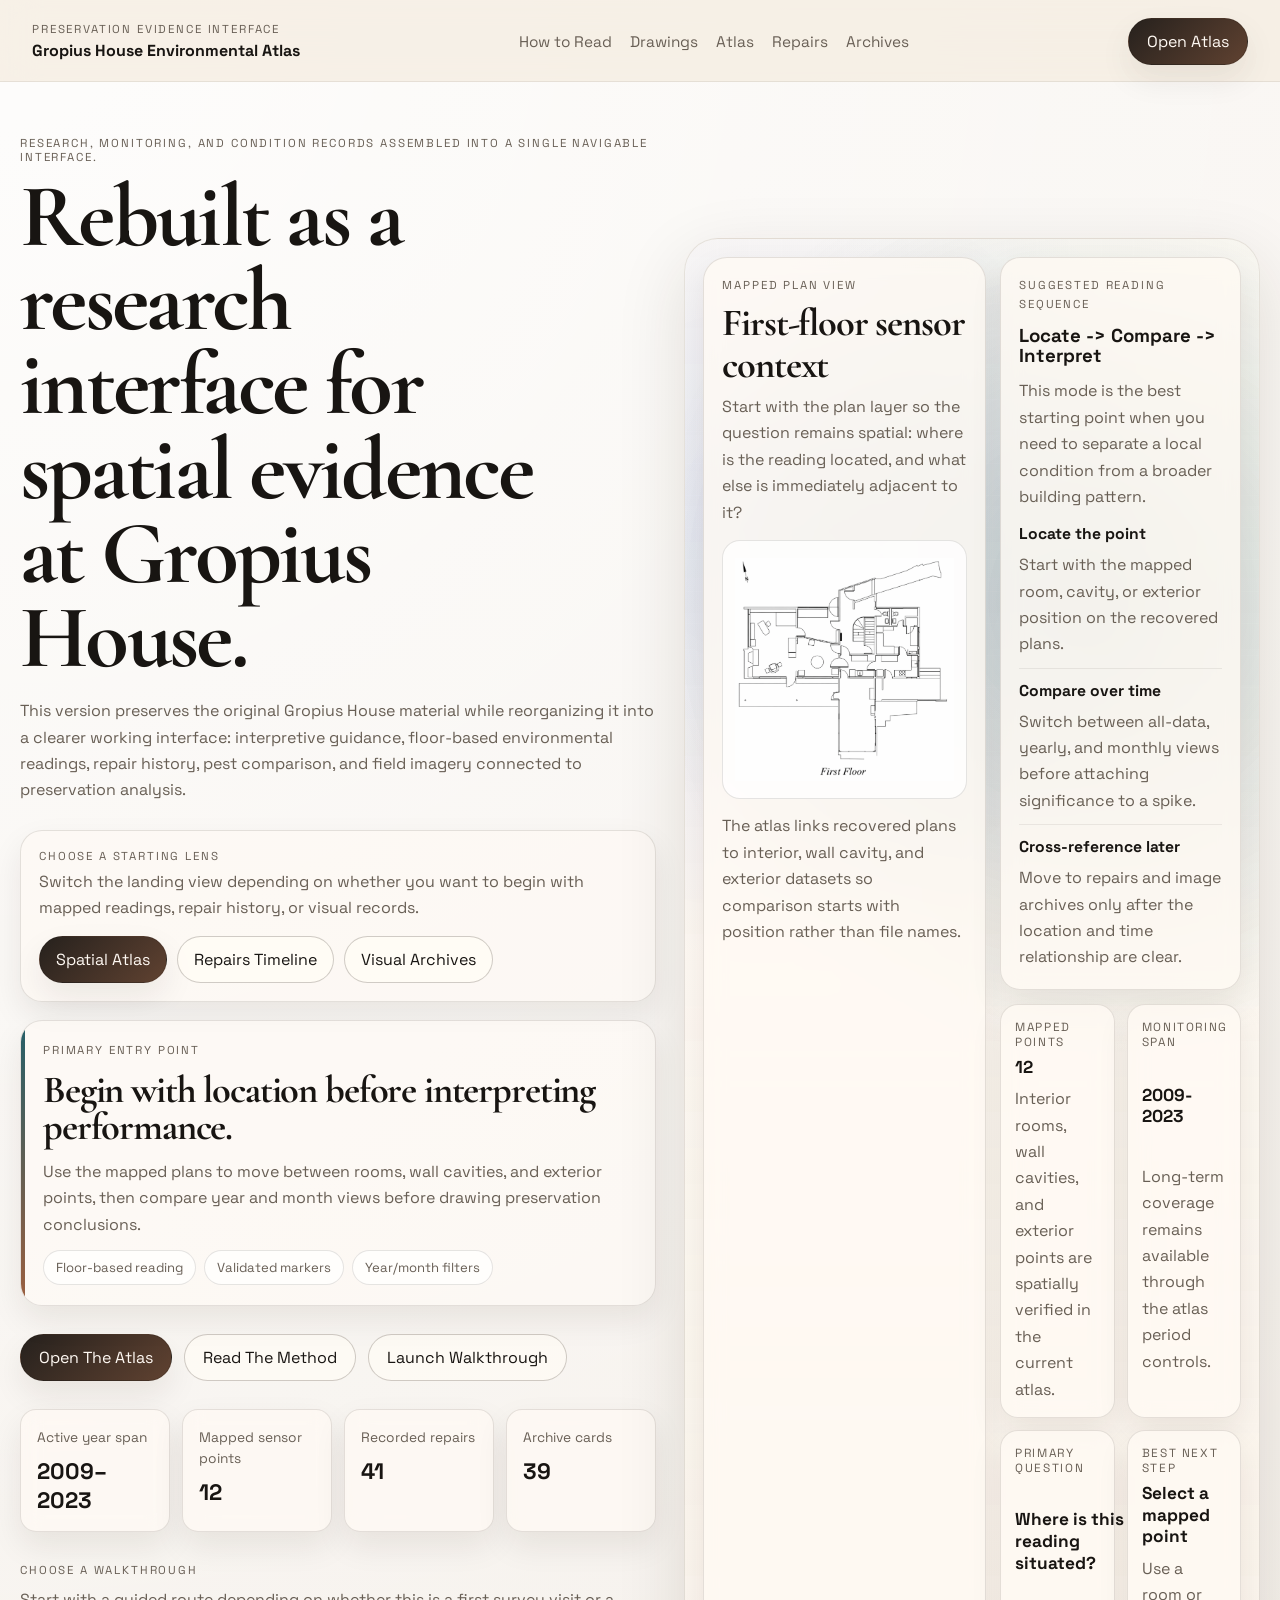
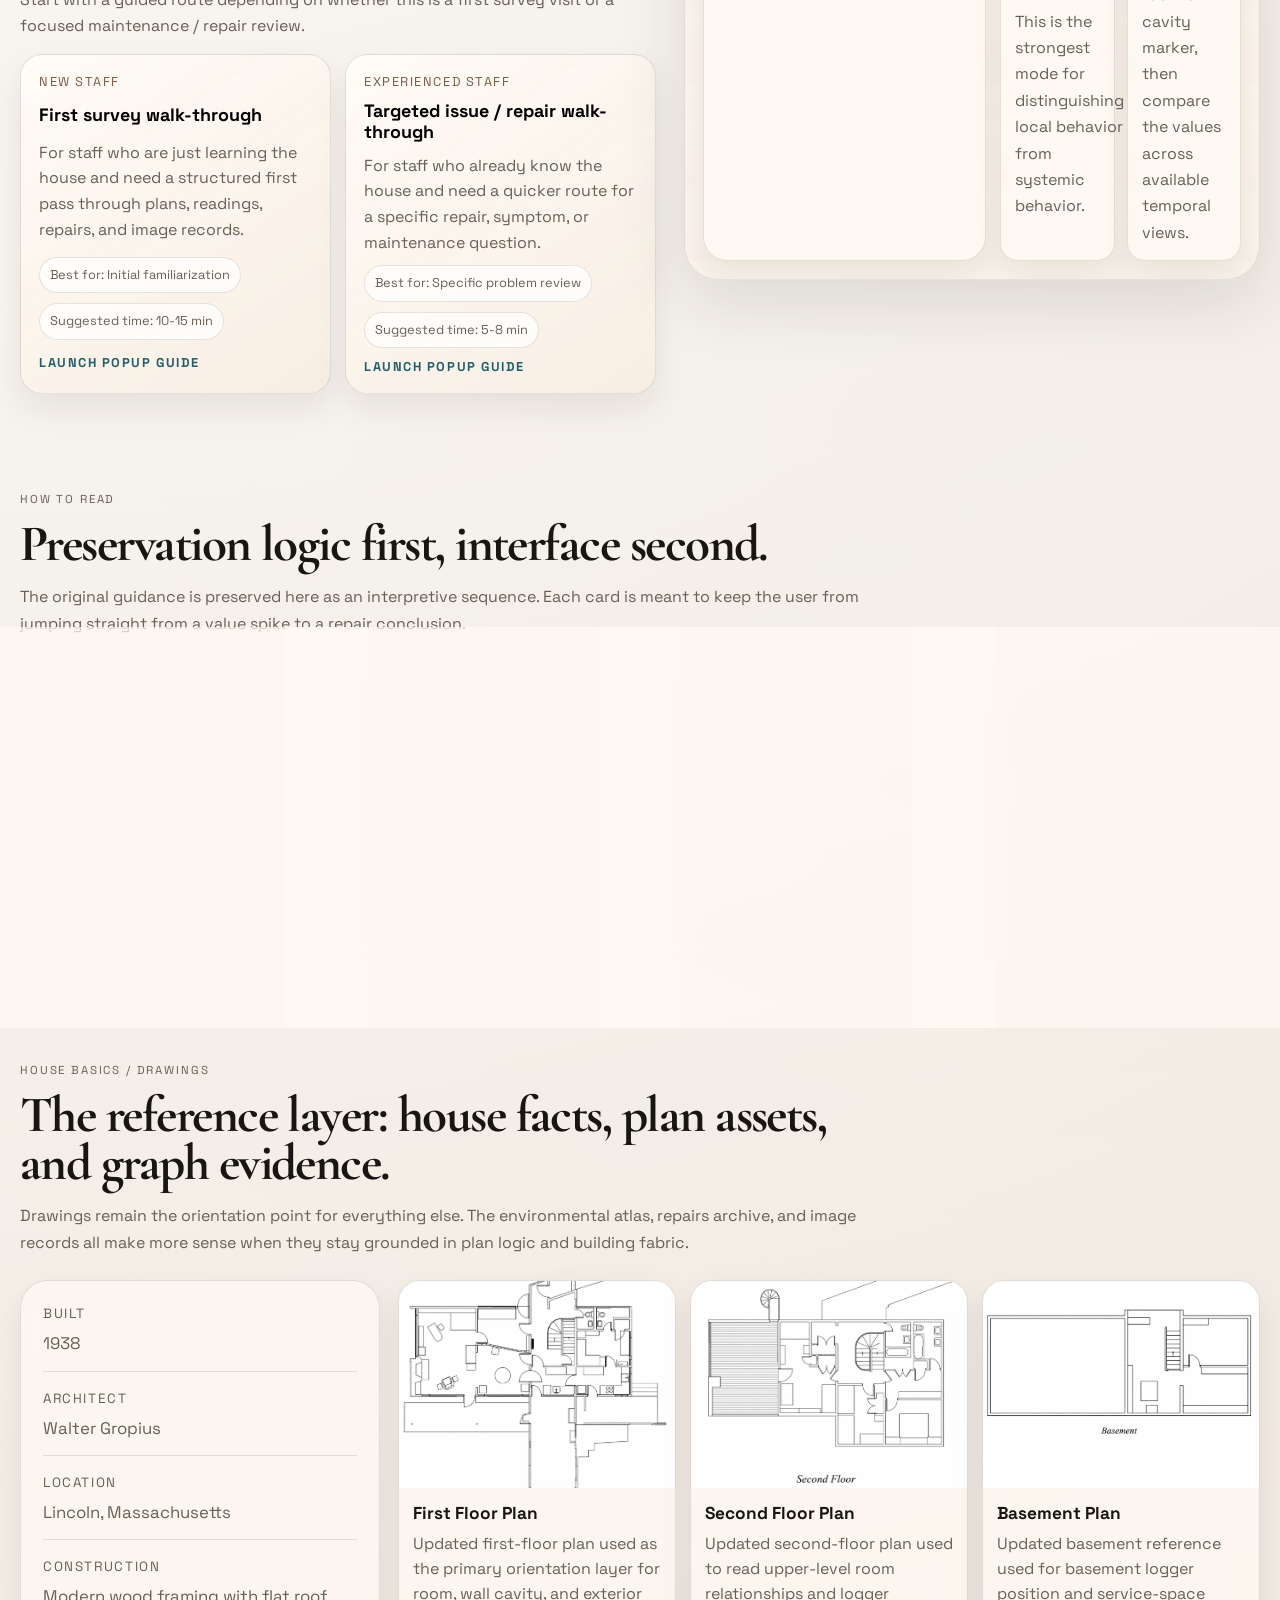
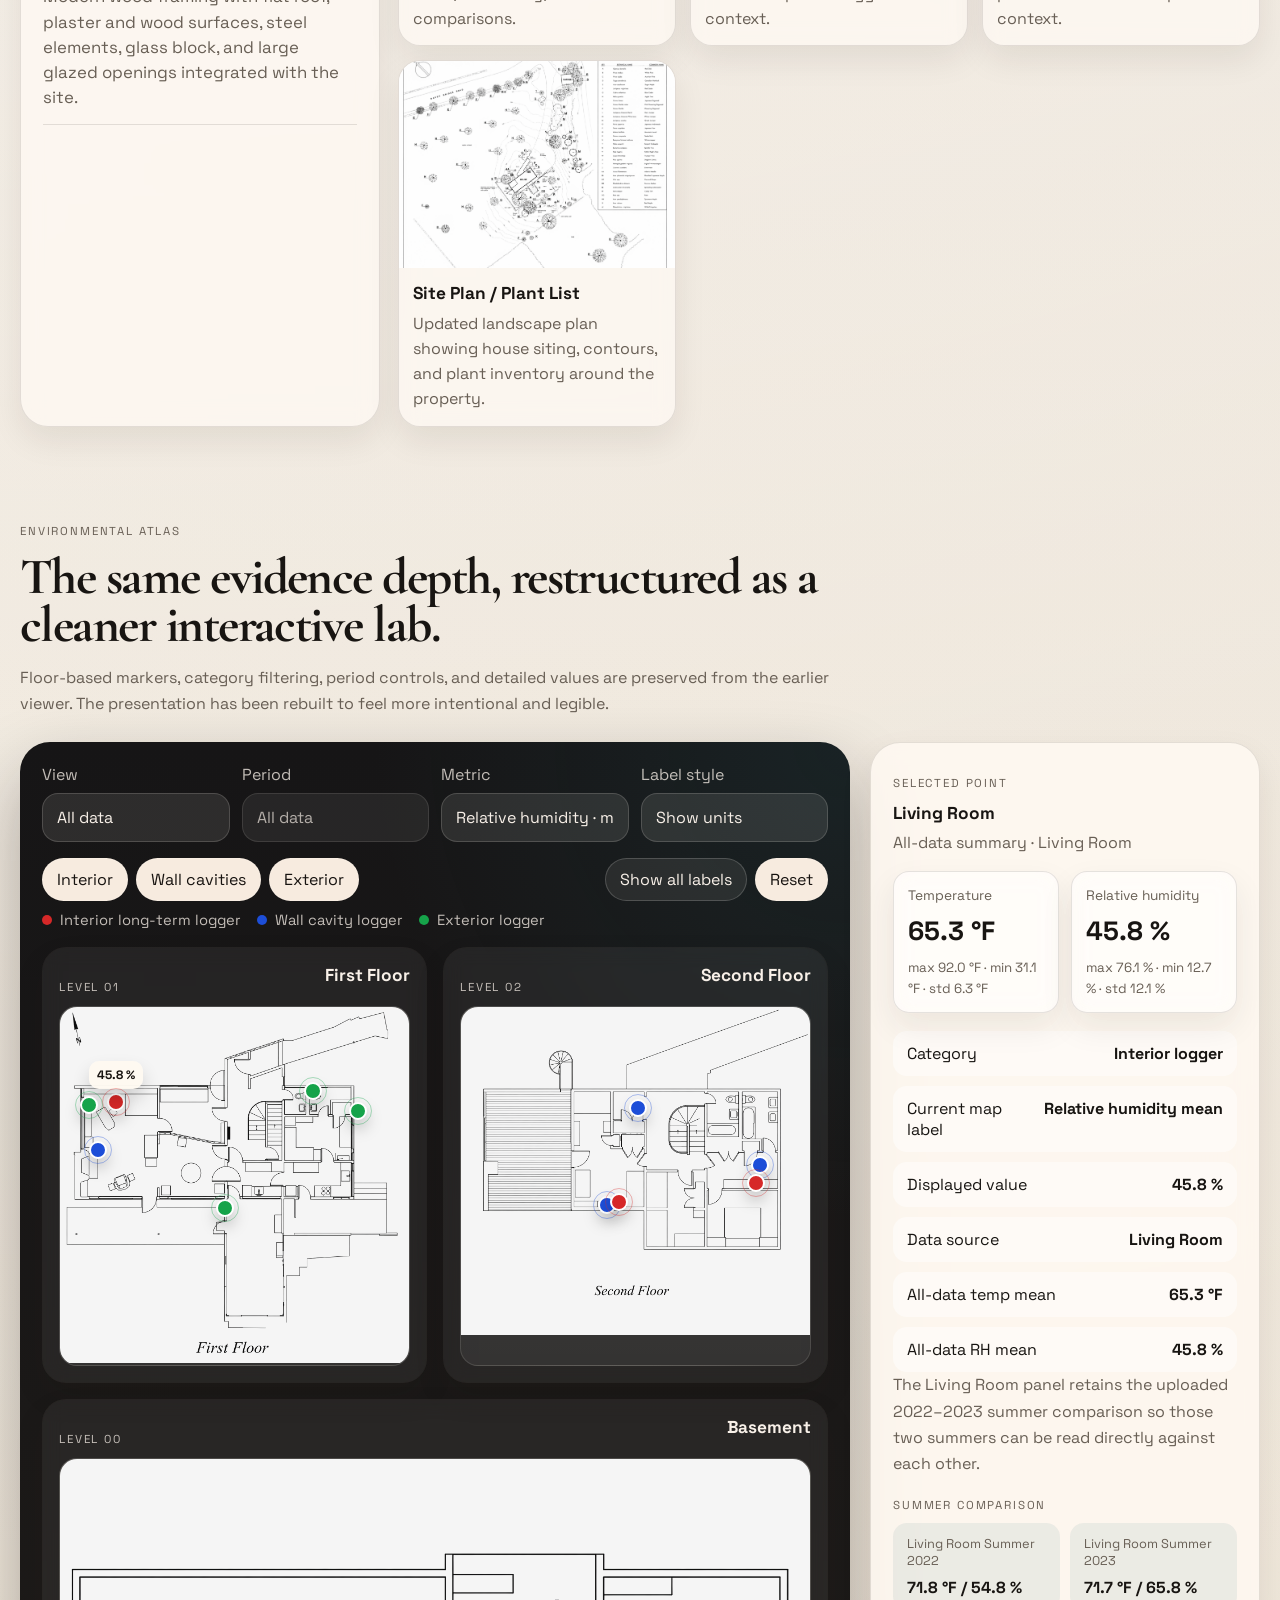
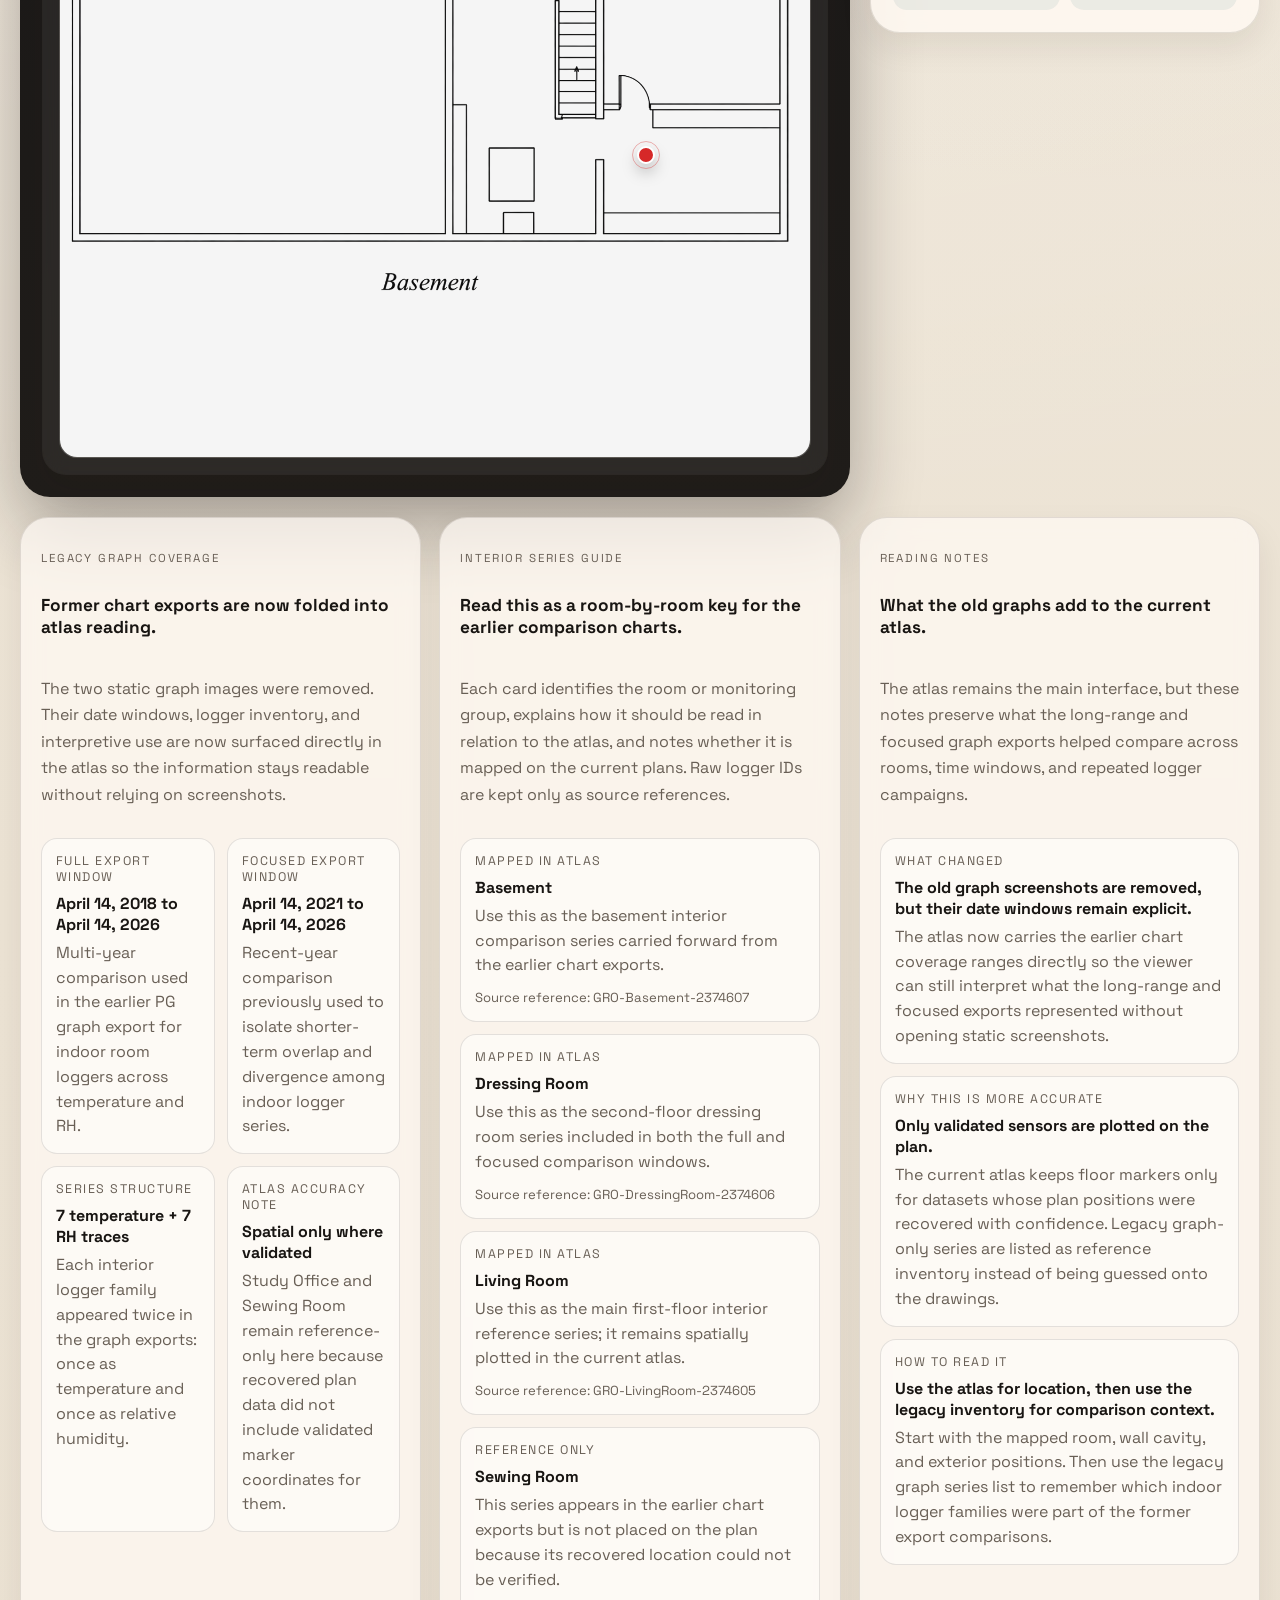
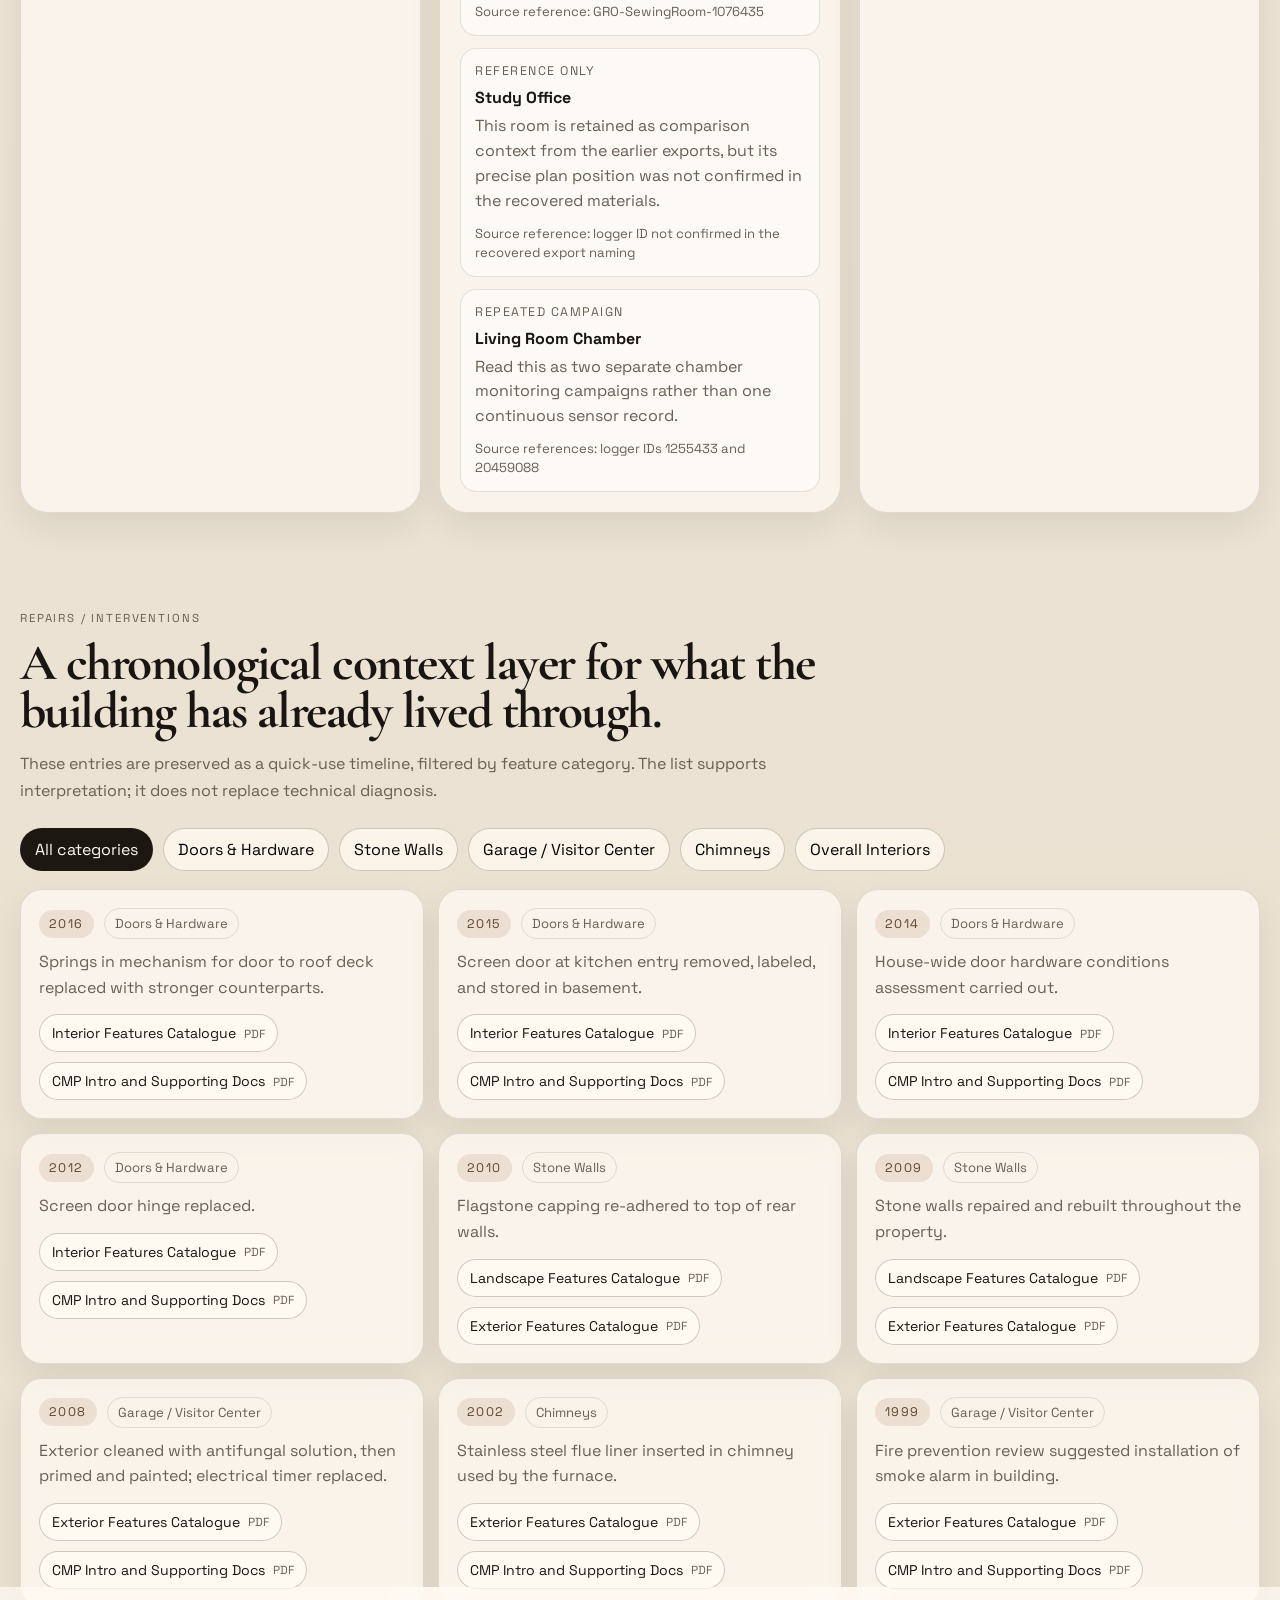
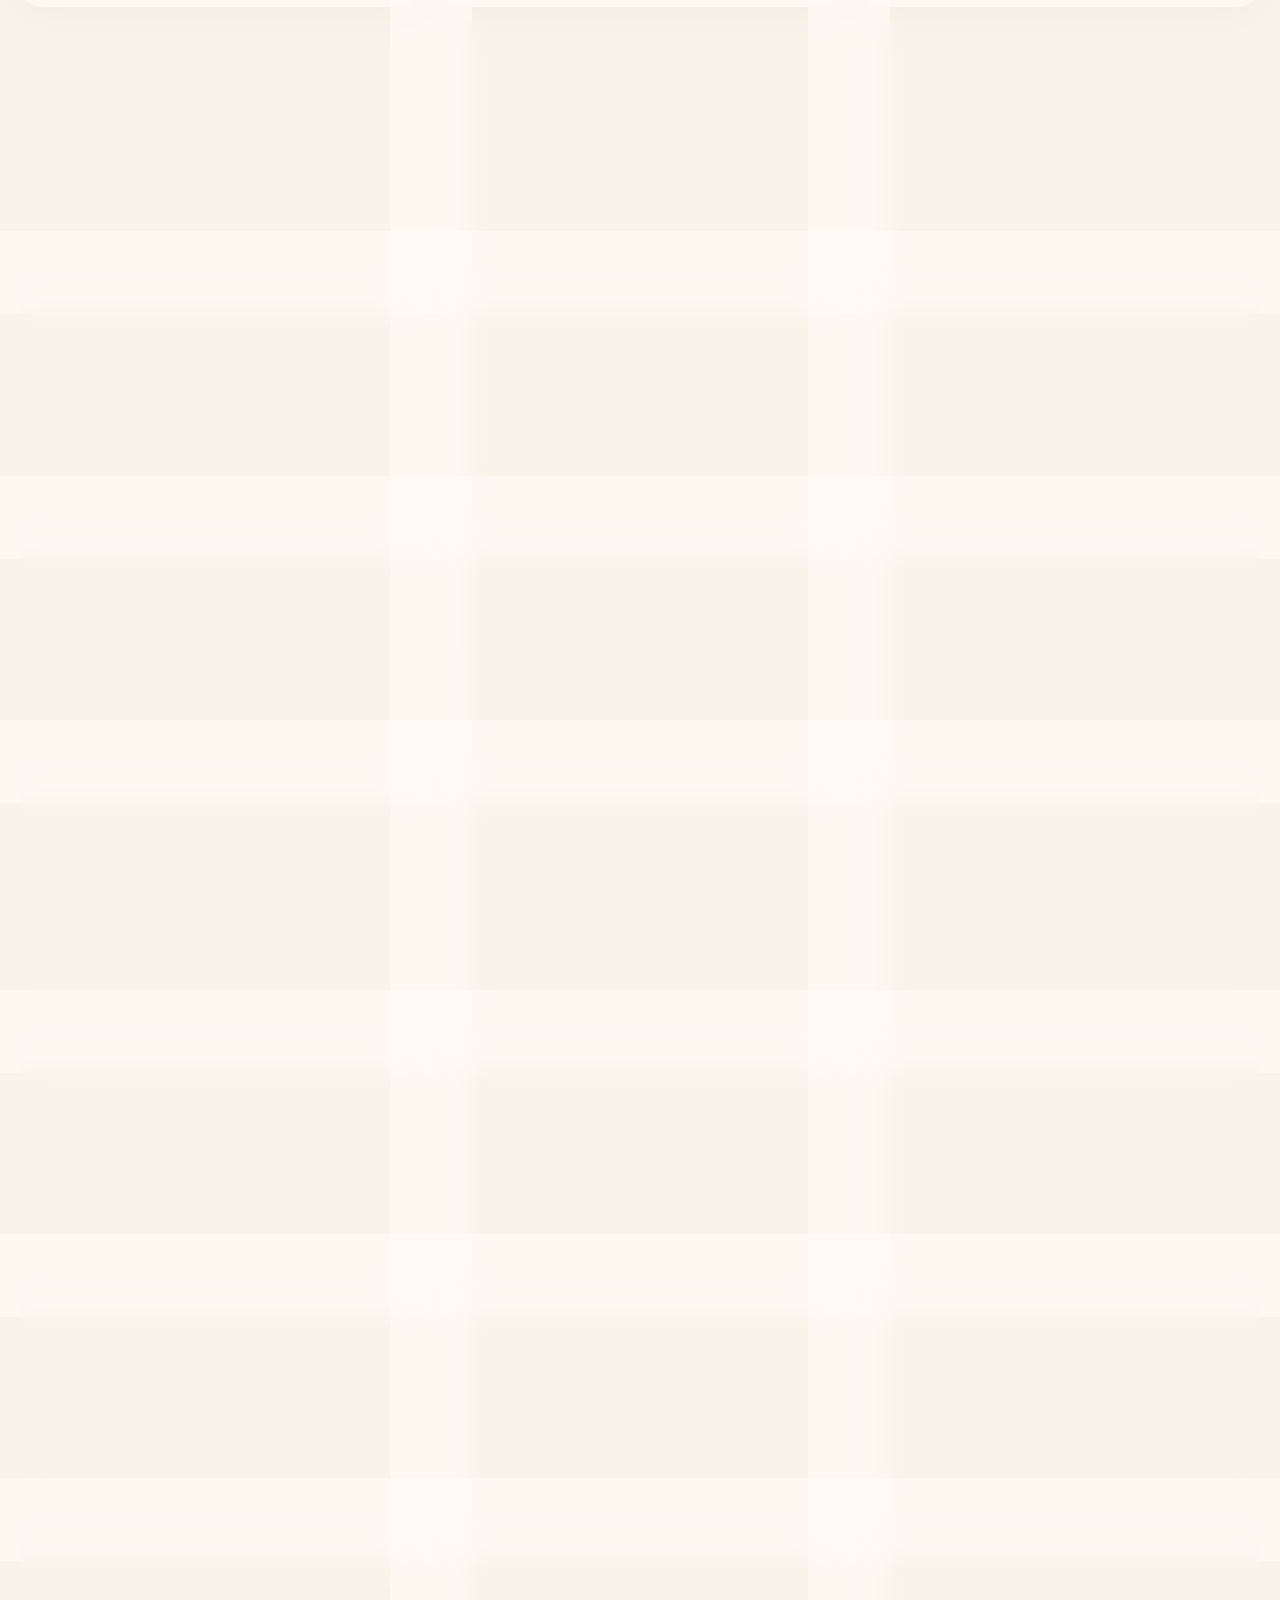
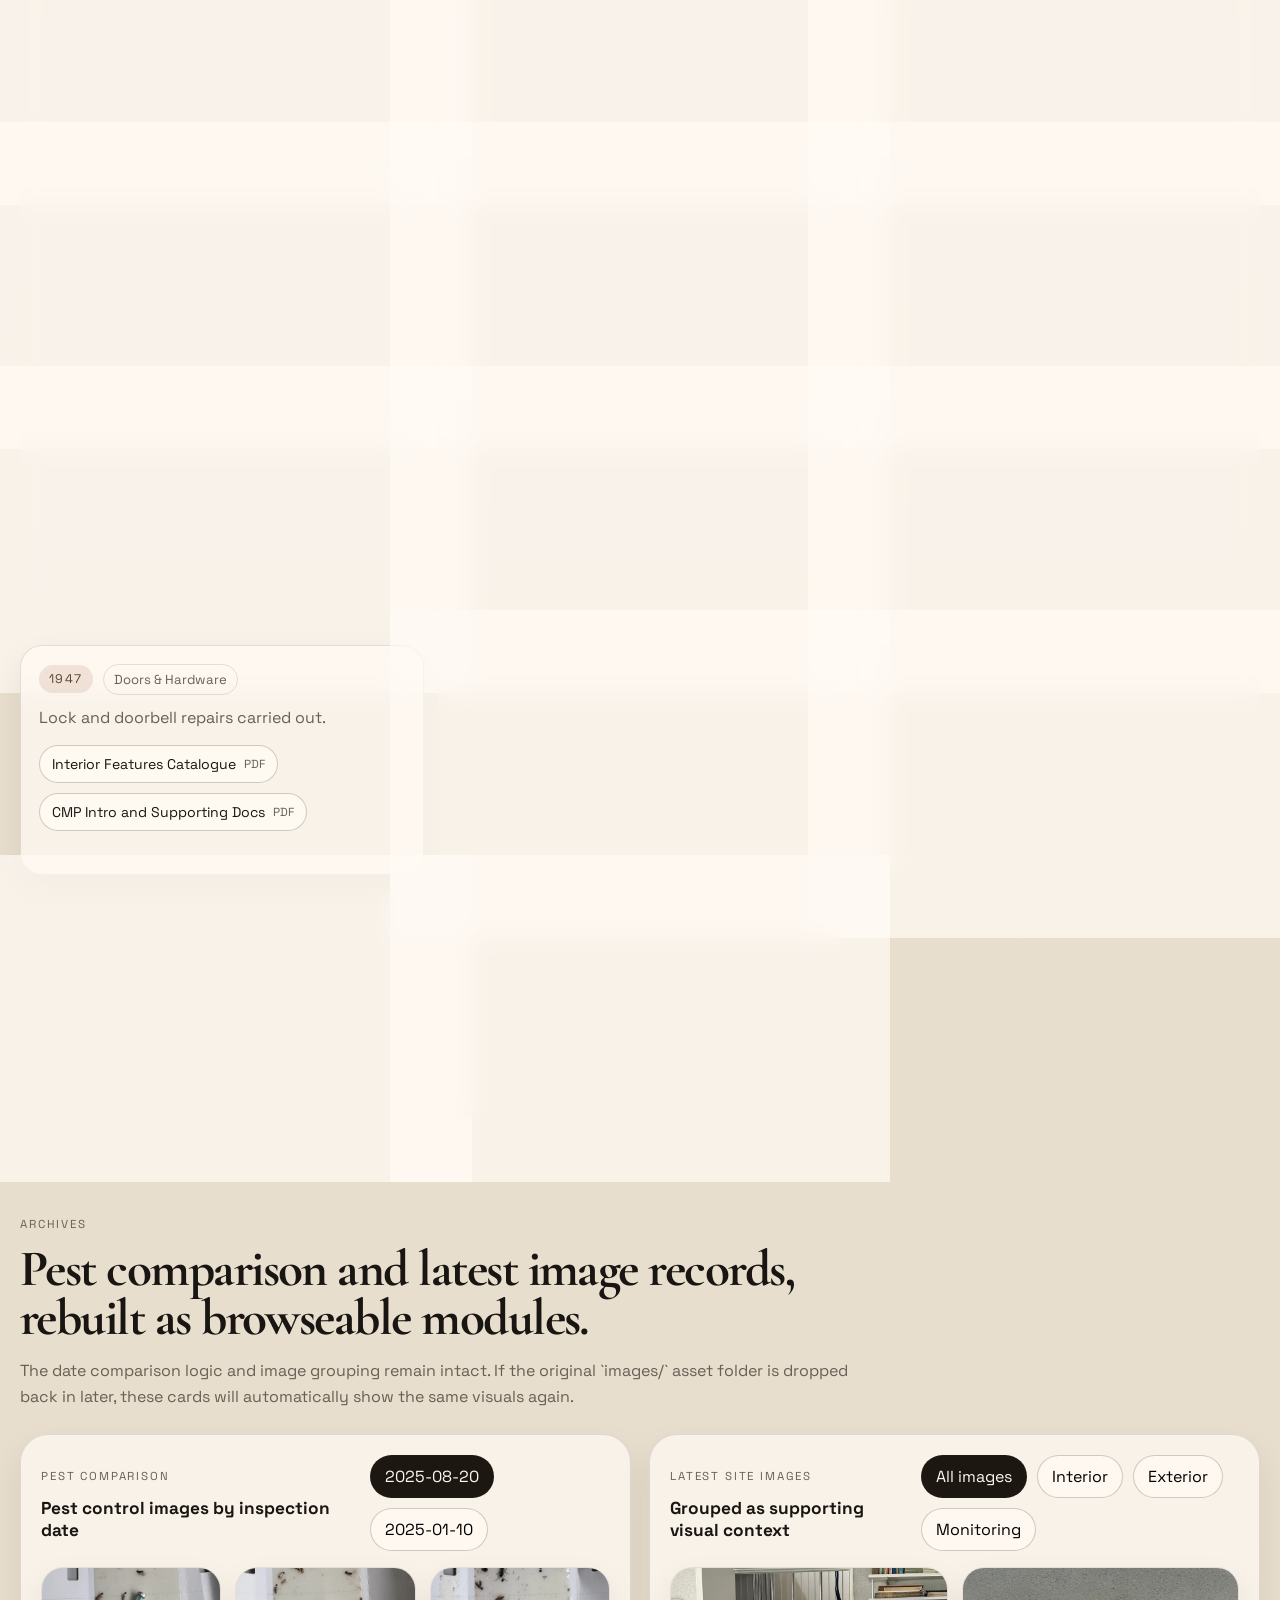
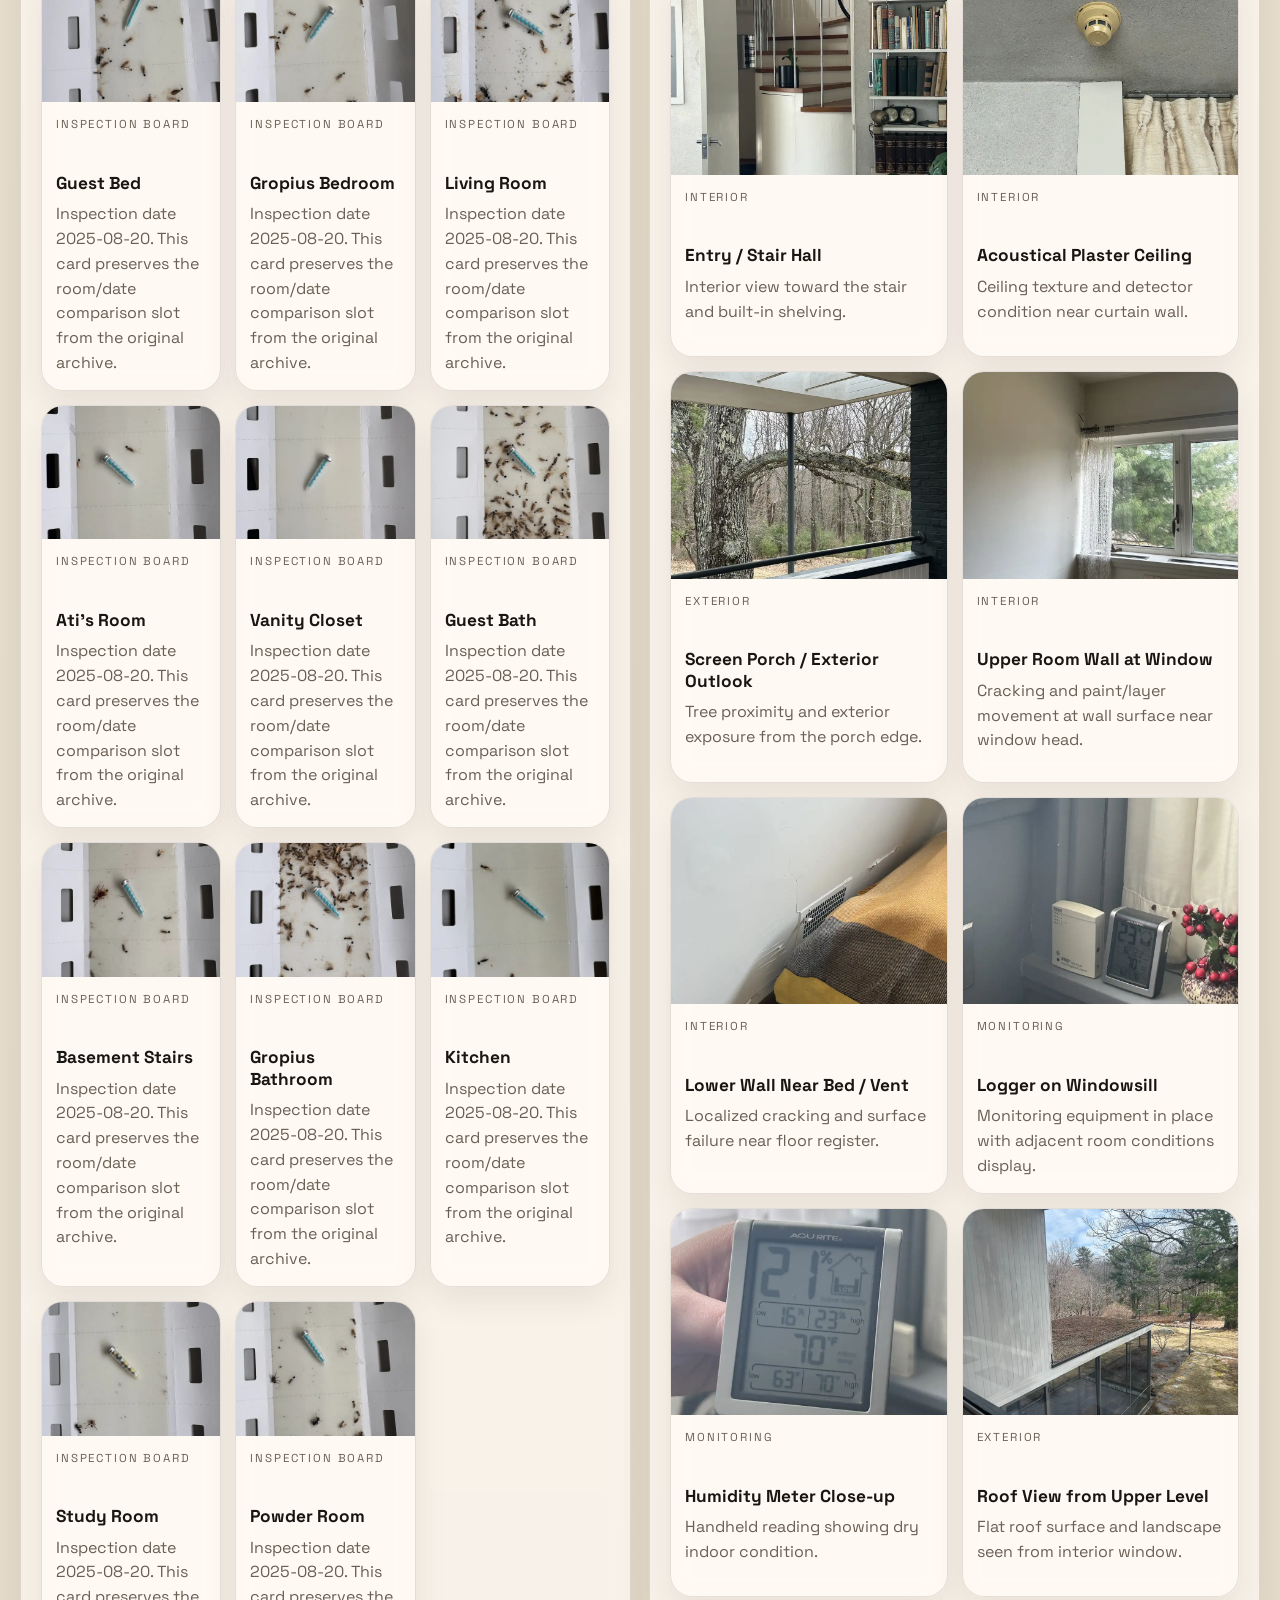
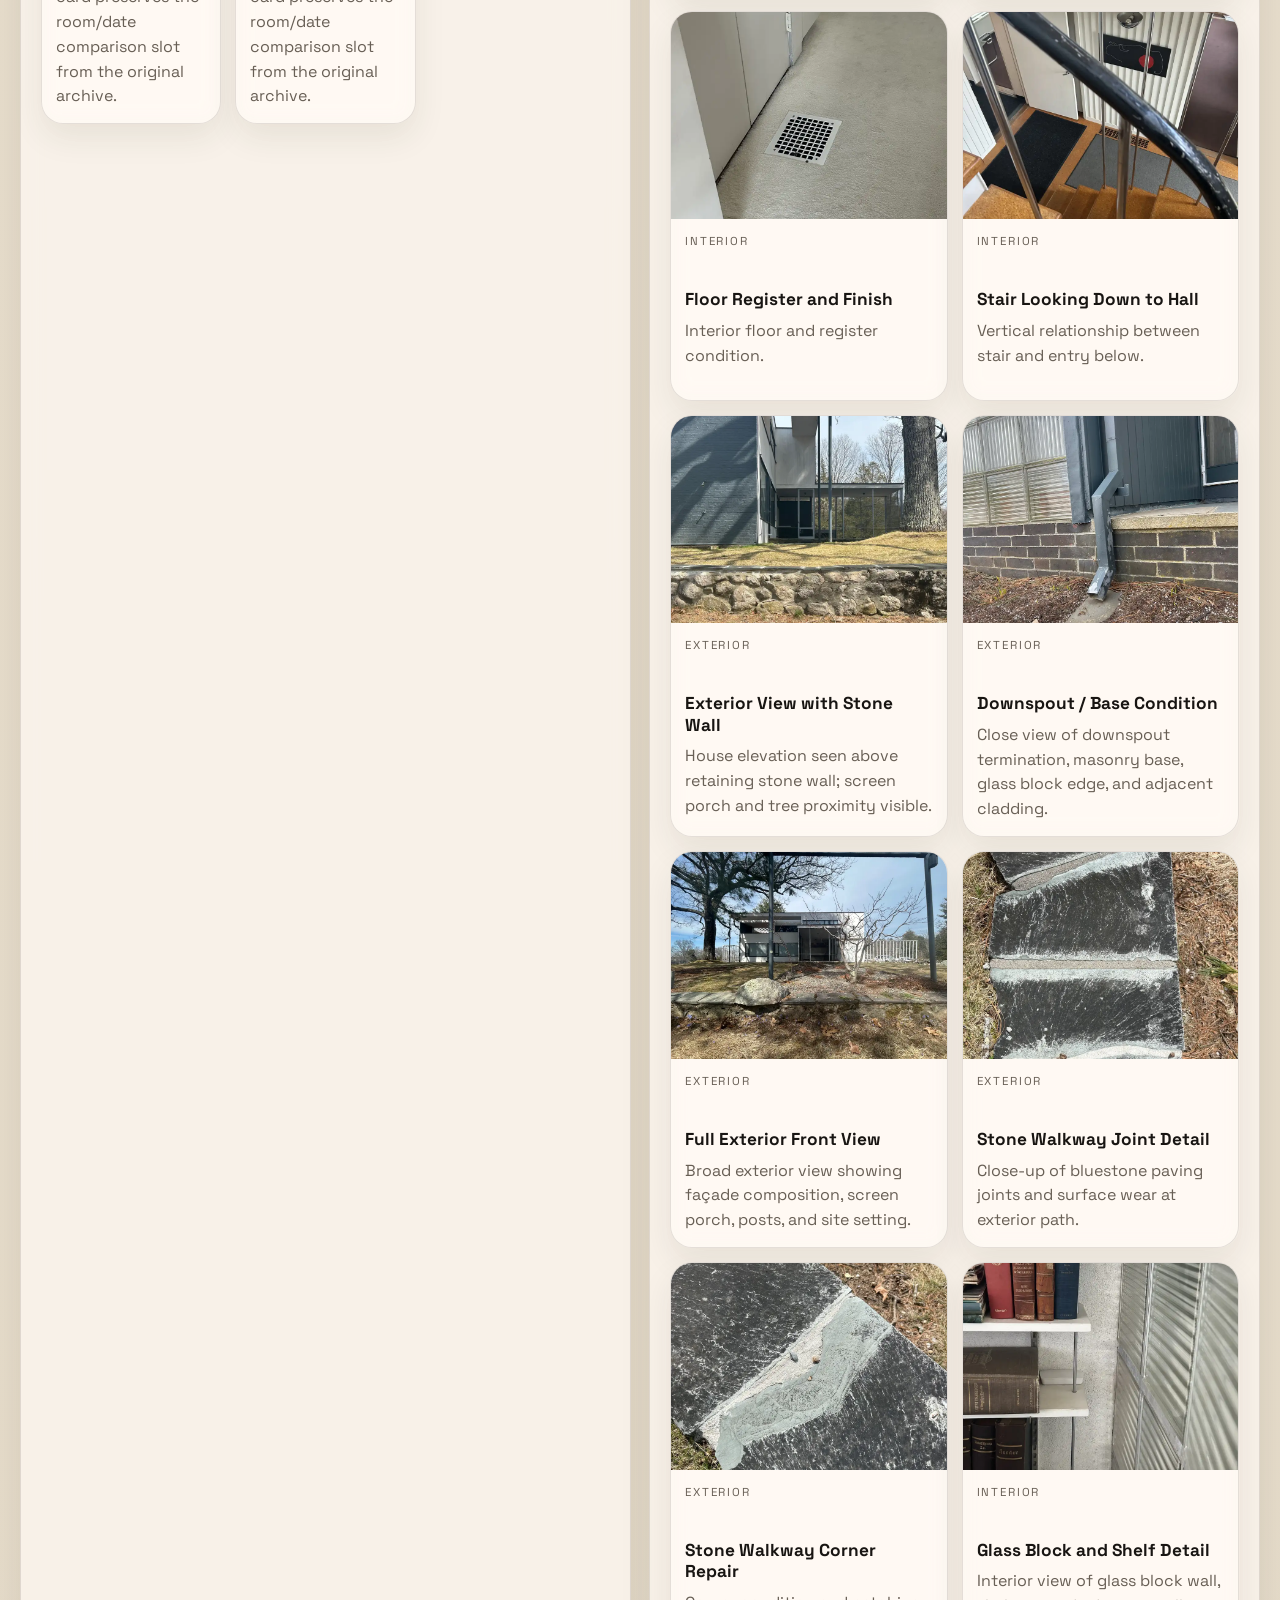
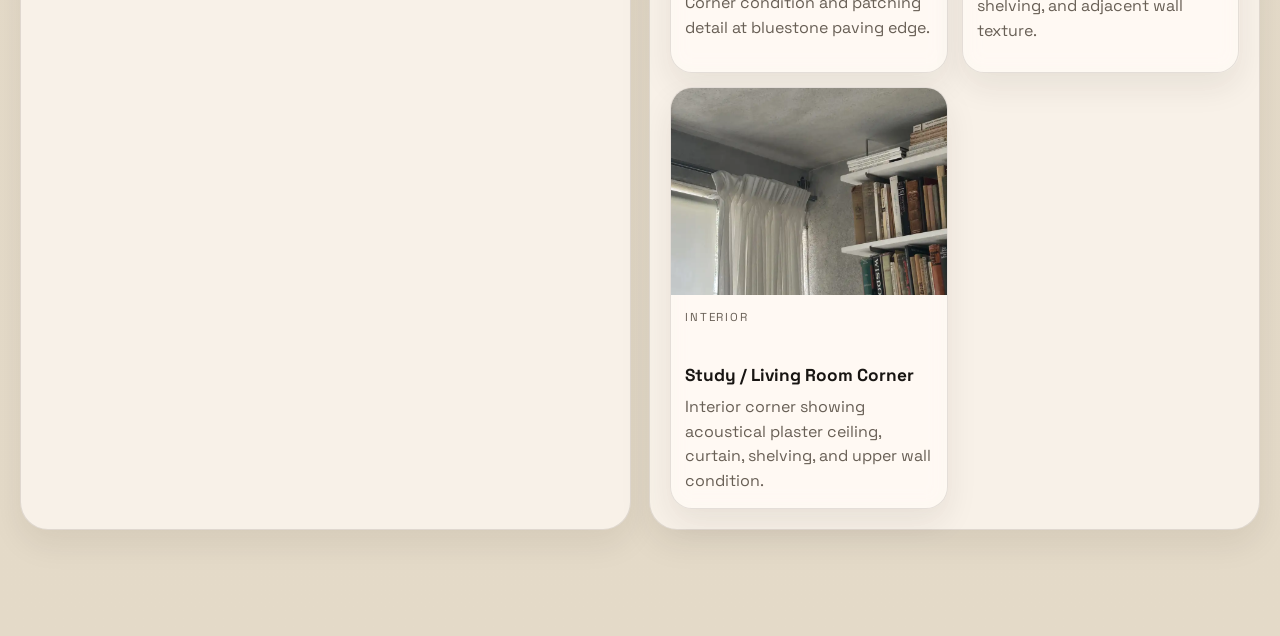
==== commit cedd4e64: "Update digitalarchive interactive walkthrough" ====
--- a/index.html
+++ b/index.html
@@ -1,633 +1,385 @@
 <!DOCTYPE html>
 <html lang="en">
 <head>
-<meta charset="utf-8">
-<meta name="viewport" content="width=device-width, initial-scale=1">
-<title>Gropius House Environmental Plan Atlas</title>
-<style>
-:root {
-  --bg:#f5f6f7; --panel:#ffffff; --text:#1f2937; --muted:#6b7280; --line:#d1d5db;
-}
-* { box-sizing:border-box; }
-body { margin:0; font-family:Inter, system-ui, -apple-system, Segoe UI, Roboto, Arial, sans-serif; background:var(--bg); color:var(--text); }
-.wrapper { max-width:1400px; margin:0 auto; padding:20px 20px 28px; }
-h1 { margin:0 0 6px; font-size:28px; line-height:1.15; }
-.subtitle { color:var(--muted); margin-bottom:18px; font-size:14px; }
-.topgrid { display:grid; grid-template-columns:1.15fr 360px; gap:18px; }
-.panel { background:var(--panel); border:1px solid var(--line); border-radius:16px; box-shadow:0 1px 2px rgba(0,0,0,.04); }
-.controls { padding:16px 16px 10px; }
-.control-row { display:grid; grid-template-columns:repeat(4, minmax(0,1fr)); gap:10px; margin-bottom:10px; }
-.control-row.two { grid-template-columns:repeat(2, minmax(0,1fr)); }
-label { display:block; font-size:12px; color:var(--muted); margin-bottom:6px; font-weight:600; }
-select, button { width:100%; border:1px solid var(--line); border-radius:10px; background:#fff; padding:10px 12px; font-size:14px; }
-button { cursor:pointer; font-weight:600; }
-button.ghost { background:#f9fafb; }
-.legend { display:flex; flex-wrap:wrap; gap:8px; padding:0 16px 16px; }
-.chip { display:inline-flex; align-items:center; gap:8px; padding:7px 10px; border:1px solid var(--line); border-radius:999px; background:#fff; font-size:12px; }
-.dot { width:10px; height:10px; border-radius:999px; display:inline-block; }
-.viewer { padding:16px; display:grid; grid-template-columns:repeat(3, minmax(0,1fr)); gap:16px; }
-.floor-card { border:1px solid var(--line); border-radius:14px; padding:12px; }
-.floor-title { font-size:16px; font-weight:700; margin:0 0 12px; }
-.plan-wrap { position:relative; width:100%; aspect-ratio:1/1; background:#fff; overflow:hidden; }
-.plan-wrap.basement { aspect-ratio:1.86/1; }
-.plan-img { width:100%; height:100%; object-fit:contain; display:block; }
-.marker { position:absolute; transform:translate(-50%, -50%); min-width:18px; height:18px; border-radius:999px; border:2px solid #fff; box-shadow:0 2px 8px rgba(0,0,0,.18); display:flex; align-items:center; justify-content:center; cursor:pointer; z-index:2; }
-.marker.hidden { display:none; }
-.marker .val { position:absolute; top:-34px; left:50%; transform:translateX(-50%); background:rgba(255,255,255,.96); border:1px solid var(--line); padding:4px 7px; border-radius:8px; white-space:nowrap; font-size:11px; font-weight:700; box-shadow:0 2px 6px rgba(0,0,0,.08); }
-.marker.selected { outline:3px solid #11182722; }
-.sidebar { padding:16px; }
-.sidebar h2 { margin:0 0 10px; font-size:18px; }
-.kv { display:grid; grid-template-columns:1fr auto; gap:8px; border-top:1px solid var(--line); padding:10px 0; font-size:14px; }
-.kv:first-of-type { border-top:none; }
-.metric-grid { display:grid; grid-template-columns:repeat(2, minmax(0,1fr)); gap:10px; margin-top:10px; }
-.metric-card { border:1px solid var(--line); border-radius:12px; padding:10px 11px; }
-.metric-label { font-size:12px; color:var(--muted); margin-bottom:4px; }
-.metric-value { font-size:20px; font-weight:800; }
-.note { margin-top:12px; padding:10px 12px; border-radius:12px; background:#f9fafb; border:1px solid var(--line); font-size:12px; color:#4b5563; line-height:1.45; }
-.small { color:var(--muted); font-size:12px; }
-.footer { margin-top:14px; color:var(--muted); font-size:12px; line-height:1.45; }
-@media (max-width: 1080px) { .topgrid { grid-template-columns:1fr; } .viewer { grid-template-columns:1fr; } }
-
-.navtab{
-  border:1px solid var(--line); background:#fff; border-radius:999px; padding:10px 14px; font-weight:700; cursor:pointer;
-}
-.navtab.active{ background:#111827; color:#fff; border-color:#111827; }
-.hidden-section{ display:none; }
-.pest-wrap{ display:grid; grid-template-columns: 260px 1fr; gap:18px; }
-.pest-sidebar{ padding:16px; }
-.pest-gallery{ display:grid; grid-template-columns: repeat(4, minmax(0,1fr)); gap:14px; padding:16px; }
-.pest-card{ border:1px solid var(--line); border-radius:14px; overflow:hidden; background:#fff; }
-.pest-card img{ display:block; width:100%; aspect-ratio:3/4; object-fit:cover; background:#f3f4f6; }
-.pest-card .caption{ padding:10px 12px; font-size:13px; font-weight:600; }
-.pest-date-btn{ width:100%; text-align:left; margin-bottom:8px; }
-.pest-date-btn.active{ background:#111827; color:#fff; border-color:#111827; }
-@media (max-width: 1080px){
-  .pest-wrap{ grid-template-columns:1fr; }
-  .pest-gallery{ grid-template-columns: repeat(2, minmax(0,1fr)); }
-}
-
-
-.repairs-wrap{ display:grid; grid-template-columns: 280px 1fr; gap:18px; }
-.repairs-sidebar,.images-sidebar{ padding:16px; }
-.repairs-list{ padding:16px; display:grid; gap:10px; }
-.repair-item{ border:1px solid var(--line); border-radius:12px; padding:12px 14px; background:#fff; }
-.repair-head{ display:flex; gap:10px; align-items:center; flex-wrap:wrap; margin-bottom:6px; }
-.badge{ display:inline-flex; align-items:center; gap:6px; border:1px solid var(--line); border-radius:999px; padding:4px 8px; font-size:12px; background:#f9fafb; }
-.images-wrap{ display:grid; grid-template-columns: 280px 1fr; gap:18px; }
-.images-gallery{ padding:16px; display:grid; grid-template-columns: repeat(3, minmax(0,1fr)); gap:14px; }
-.image-card{ border:1px solid var(--line); border-radius:14px; overflow:hidden; background:#fff; }
-.image-card img{ display:block; width:100%; aspect-ratio:3/4; object-fit:cover; background:#f3f4f6; }
-.image-card .caption{ padding:10px 12px; }
-.image-card .title{ font-size:13px; font-weight:700; margin-bottom:4px; }
-.image-card .sub{ font-size:12px; color:var(--muted); line-height:1.4; }
-.filter-btn{ width:100%; text-align:left; margin-bottom:8px; }
-.filter-btn.active{ background:#111827; color:#fff; border-color:#111827; }
-@media (max-width:1080px){
- .repairs-wrap,.images-wrap{ grid-template-columns:1fr; }
- .images-gallery{ grid-template-columns: repeat(2, minmax(0,1fr)); }
-}
-
-
-.secondary-nav{display:none;gap:10px;flex-wrap:wrap;margin-bottom:16px}
-.secondary-nav.visible{display:flex}
-.secondary-tools{display:none;margin-bottom:10px}
-.secondary-tools.visible{display:block}
-.back-home{border:1px solid var(--line);background:#fff;border-radius:999px;padding:10px 14px;font-weight:700;cursor:pointer}
-.radial-landing{min-height:84vh;display:flex;align-items:center;justify-content:center;margin-bottom:18px}
-.radial-stage{position:relative;width:min(1120px,95vw);aspect-ratio:1.25/1;min-height:640px;background:#f7f7f7;border:1px solid #d8d8d8;border-radius:18px;box-shadow:0 20px 60px rgba(0,0,0,.18);overflow:hidden}
-.radial-windowbar{position:absolute;top:0;left:0;right:0;height:34px;border-bottom:1px solid #dfdfdf;background:linear-gradient(180deg,#fbfbfb 0%, #f2f2f2 100%)}
-.radial-dots{position:absolute;top:11px;left:14px;display:flex;gap:7px}
-.radial-dots span{width:8px;height:8px;border-radius:50%;background:#d0d0d0;display:block}
-.radial-titlebar{position:absolute;top:8px;left:50%;transform:translateX(-50%);font-size:12px;color:#7a7a7a;font-weight:600}
-.radial-canvas{position:absolute;inset:34px 0 0 0}
-.radial-center-shell{position:absolute;left:50%;top:50%;transform:translate(-50%,-50%);width:76px;height:76px;border:2px dashed #9a9a9a;border-radius:999px;display:flex;align-items:center;justify-content:center;background:rgba(247,247,247,.88);z-index:5}
-.radial-center-mark{font-size:34px;line-height:1;font-weight:900;color:#111;letter-spacing:-0.08em}
-.radial-center-label{position:absolute;left:50%;top:calc(50% + 58px);transform:translateX(-50%);text-align:center;z-index:5}
-.radial-center-label .main{font-size:14px;font-weight:700;color:#111}
-.radial-center-label .sub{font-size:11px;color:#71717a;margin-top:4px}
-.radial-hub{position:absolute;inset:0}
-.radial-line{position:absolute;left:50%;top:50%;height:1px;background:#8f8f8f;transform-origin:left center;opacity:.9}
-.radial-node{position:absolute;left:50%;top:50%;transform:translate(-50%,-50%);min-width:112px;max-width:170px;background:#fbfbfb;border:1px solid #d9d9d9;border-radius:10px;padding:9px 10px;box-shadow:0 6px 18px rgba(0,0,0,.08);cursor:pointer;z-index:4}
-.radial-node:hover{box-shadow:0 12px 28px rgba(0,0,0,.12);transform:translate(-50%,-50%) scale(1.03)}
-.radial-node-title{font-size:12px;font-weight:800;line-height:1.2;color:#111}
-.radial-node-sub{font-size:10px;color:#666;line-height:1.35;margin-top:4px}
-.radial-instructions{position:absolute;bottom:18px;left:22px;max-width:320px;color:#666;font-size:12px;line-height:1.45}
-@media (max-width: 900px){
-  .radial-stage{min-height:560px;aspect-ratio:1/1.15}
-  .radial-node{min-width:96px;max-width:136px;padding:8px 9px}
-  .radial-node-title{font-size:11px}
-  .radial-node-sub{font-size:9px}
-  .radial-instructions{max-width:240px;font-size:11px}
-}
-
-</style>
+  <meta charset="utf-8">
+  <meta name="viewport" content="width=device-width, initial-scale=1">
+  <title>Gropius House Environmental Atlas</title>
+  <meta http-equiv="Cache-Control" content="no-cache, no-store, must-revalidate">
+  <meta http-equiv="Pragma" content="no-cache">
+  <meta http-equiv="Expires" content="0">
+  <meta
+    name="description"
+    content="A rebuilt, interactive preservation interface for the Gropius House environmental atlas, repairs archive, pest comparison, and image records."
+  >
+  <link rel="preconnect" href="https://fonts.googleapis.com">
+  <link rel="preconnect" href="https://fonts.gstatic.com" crossorigin>
+  <link
+    href="https://fonts.googleapis.com/css2?family=Cormorant+Garamond:wght@500;600;700&family=Space+Grotesk:wght@400;500;700&display=swap"
+    rel="stylesheet"
+  >
+  <link rel="stylesheet" href="styles.css?v=20260420-8">
 </head>
 <body>
-<div class="wrapper">
-  <h1>Gropius House Environmental Plan Atlas</h1>
-  <div class="subtitle">Updated with revised logger positions based on the newly supplied first- and second-floor plans, higher-resolution plan images, and expanded data from interior summaries, outside conditions, wall cavity comparison, and 2022–2023 summer comparison files.</div>
-  <div class="topnav-tabs secondary-nav" style="display:flex; gap:10px; margin-bottom:16px; flex-wrap:wrap;">
-    <button id="tabGuide" class="navtab active" type="button">How to Read</button>
-    <button id="tabDrawings" class="navtab" type="button">House Basics / Drawings</button>
-    <button id="tabAtlas" class="navtab" type="button">Environmental Atlas</button>
-    <button id="tabPest" class="navtab" type="button">Pest Images</button>
-    <button id="tabRepairs" class="navtab" type="button">Repairs / Interventions</button>
-    <button id="tabImages" class="navtab" type="button">Latest Site Images</button>
-  </div>
-
-  
-<div id="guideSection" class="panel">
-  <div style="padding:18px 18px 8px;">
-    <h2 style="margin:0 0 10px;">How to read this tool</h2>
-    <div class="note" style="margin-top:0;">
-      This atlas is a <strong>reference tool, not a solve tool</strong>. It helps locate patterns, compare time periods, and organize supporting evidence for further preservation judgment. It does not identify a single cause or prescribe a repair on its own.
-    </div>
-    <div style="display:grid; grid-template-columns: repeat(2, minmax(0,1fr)); gap:14px; margin-top:14px;">
-      <div class="metric-card">
-        <div class="metric-label">What the color dots mean</div>
-        <div style="font-size:14px; line-height:1.5;">
-          <div><span class="dot" style="background:#d62828"></span> Red = interior long-term logger</div>
-          <div><span class="dot" style="background:#1d4ed8"></span> Blue = wall cavity logger</div>
-          <div><span class="dot" style="background:#16a34a"></span> Green = exterior logger</div>
-          <div style="margin-top:8px; color:#6b7280;">The color shows the sensor category, not whether the condition is good or bad.</div>
-        </div>
-      </div>
-      <div class="metric-card">
-        <div class="metric-label">How to use the atlas</div>
-        <div style="font-size:14px; line-height:1.5;">
-          1. Identify <strong>which room or location</strong> is showing the condition.<br>
-          2. Check whether it appears in <strong>all data, by year, by month, or by year-month</strong>.<br>
-          3. Ask whether it looks <strong>local or systemic</strong> by comparing interior, cavity, and exterior points.<br>
-          4. Use the <strong>Repairs</strong>, <strong>Pest Images</strong>, and <strong>Latest Site Images</strong> tabs as supporting context.
-        </div>
-      </div>
-    </div>
-    <div style="display:grid; grid-template-columns: repeat(3, minmax(0,1fr)); gap:14px; margin-top:14px;">
-      <div class="metric-card">
-        <div class="metric-label">If RH looks bad</div>
-        <div style="font-size:13px; line-height:1.5;">Start with <strong>where</strong>: which room, floor, or sensor type is showing it? Then ask whether the pattern is seasonal, recurring, or exceptional.</div>
-      </div>
-      <div class="metric-card">
-        <div class="metric-label">Pest images</div>
-        <div style="font-size:13px; line-height:1.5;">Read the pest boards as a <strong>comparison between dates</strong>, not as a stand-alone diagnosis. Compare rooms and seasons across the two inspection dates.</div>
-      </div>
-      <div class="metric-card">
-        <div class="metric-label">System events</div>
-        <div style="font-size:13px; line-height:1.5;">RH or temperature shifts may reflect <strong>alarm events, power outages, or heating/cooling interruptions</strong>. Those events are best checked against eClimate notes outside this atlas.</div>
+  <div class="page-noise" aria-hidden="true"></div>
+
+  <header class="site-header">
+    <a class="brand" href="#top">
+      <span class="brand-kicker">Preservation Evidence Interface</span>
+      <span class="brand-title">Gropius House Environmental Atlas</span>
+    </a>
+    <nav class="site-nav" aria-label="Primary">
+      <a href="#logic">How to Read</a>
+      <a href="#drawings">Drawings</a>
+      <a href="#atlas">Atlas</a>
+      <a href="#repairs">Repairs</a>
+      <a href="#archives">Archives</a>
+    </nav>
+    <button class="header-cta" type="button" data-scroll="#atlas">Open Atlas</button>
+  </header>
+
+  <main id="top">
+    <section class="hero section reveal">
+      <div class="hero-copy">
+        <p class="eyebrow">Research, monitoring, and condition records assembled into a single navigable interface.</p>
+        <h1>Rebuilt as a research interface for spatial evidence at Gropius House.</h1>
+        <p class="hero-summary">
+          This version preserves the original Gropius House material while reorganizing it into a clearer working
+          interface: interpretive guidance, floor-based environmental readings, repair history, pest comparison,
+          and field imagery connected to preservation analysis.
+        </p>
+        <div class="hero-lens-block">
+          <div class="hero-lens-head">
+            <span class="mini-label">Choose A Starting Lens</span>
+            <p>
+              Switch the landing view depending on whether you want to begin with mapped readings, repair history, or
+              visual records.
+            </p>
+          </div>
+          <div class="hero-lenses" id="heroLenses"></div>
+        </div>
+        <div class="hero-mode-summary" id="heroModeSummary"></div>
+        <div class="hero-actions" id="heroActions"></div>
+        <div class="hero-stats" id="heroStats"></div>
+        <div class="walkthrough-launch">
+          <div class="walkthrough-launch-head">
+            <span class="mini-label">Choose A Walkthrough</span>
+            <p>
+              Start with a guided route depending on whether this is a first survey visit or a focused maintenance /
+              repair review.
+            </p>
+          </div>
+          <div class="walkthrough-launch-grid" id="walkthroughLaunchGrid"></div>
+        </div>
+      </div>
+
+      <div class="hero-stage" id="heroStage">
+        <article class="hero-feature-card" id="heroFeatureCard"></article>
+        <aside class="hero-context-card" id="heroContextCard"></aside>
+        <div class="hero-evidence-grid" id="heroEvidenceGrid"></div>
+      </div>
+    </section>
+
+    <section id="logic" class="section reveal">
+      <div class="section-head">
+        <p class="section-kicker">How To Read</p>
+        <h2>Preservation logic first, interface second.</h2>
+        <p>
+          The original guidance is preserved here as an interpretive sequence. Each card is meant to keep the user from
+          jumping straight from a value spike to a repair conclusion.
+        </p>
+      </div>
+      <div class="guide-grid" id="guideGrid"></div>
+    </section>
+
+    <section id="drawings" class="section reveal">
+      <div class="section-head">
+        <p class="section-kicker">House Basics / Drawings</p>
+        <h2>The reference layer: house facts, plan assets, and graph evidence.</h2>
+        <p>
+          Drawings remain the orientation point for everything else. The environmental atlas, repairs archive, and
+          image records all make more sense when they stay grounded in plan logic and building fabric.
+        </p>
+      </div>
+
+      <div class="drawings-layout">
+        <article class="house-basics-card">
+          <div class="fact-stack">
+            <span class="fact-label">Built</span>
+            <span class="fact-value">1938</span>
+          </div>
+          <div class="fact-stack">
+            <span class="fact-label">Architect</span>
+            <span class="fact-value">Walter Gropius</span>
+          </div>
+          <div class="fact-stack">
+            <span class="fact-label">Location</span>
+            <span class="fact-value">Lincoln, Massachusetts</span>
+          </div>
+          <div class="fact-stack">
+            <span class="fact-label">Construction</span>
+            <span class="fact-value">
+              Modern wood framing with flat roof, plaster and wood surfaces, steel elements, glass block, and large
+              glazed openings integrated with the site.
+            </span>
+          </div>
+        </article>
+
+        <div class="drawings-gallery" id="drawingsGallery"></div>
+      </div>
+
+    </section>
+
+    <section id="atlas" class="section reveal">
+      <div class="section-head">
+        <p class="section-kicker">Environmental Atlas</p>
+        <h2>The same evidence depth, restructured as a cleaner interactive lab.</h2>
+        <p>
+          Floor-based markers, category filtering, period controls, and detailed values are preserved from the earlier
+          viewer. The presentation has been rebuilt to feel more intentional and legible.
+        </p>
+      </div>
+
+      <div class="atlas-shell">
+        <div class="atlas-main">
+          <div class="control-shelf">
+            <label class="field">
+              <span>View</span>
+              <select id="periodMode">
+                <option value="all">All data</option>
+                <option value="year">By year</option>
+                <option value="month">By month (average across years)</option>
+                <option value="year_month">By year-month</option>
+              </select>
+            </label>
+
+            <label class="field">
+              <span>Period</span>
+              <select id="periodSelect"></select>
+            </label>
+
+            <label class="field">
+              <span>Metric</span>
+              <select id="metricSelect">
+                <option value="temp_mean">Temperature · mean</option>
+                <option value="temp_max">Temperature · max</option>
+                <option value="temp_min">Temperature · min</option>
+                <option value="temp_std">Temperature · std dev</option>
+                <option value="rh_mean" selected>Relative humidity · mean</option>
+                <option value="rh_max">Relative humidity · max</option>
+                <option value="rh_min">Relative humidity · min</option>
+                <option value="rh_std">Relative humidity · std dev</option>
+              </select>
+            </label>
+
+            <label class="field">
+              <span>Label style</span>
+              <select id="unitStyle">
+                <option value="full">Show units</option>
+                <option value="compact">Compact</option>
+              </select>
+            </label>
+          </div>
+
+          <div class="atlas-toolbar">
+            <div class="chip-group">
+              <button id="toggleInterior" class="chip is-active" type="button">Interior</button>
+              <button id="toggleWall" class="chip is-active" type="button">Wall cavities</button>
+              <button id="toggleOutside" class="chip is-active" type="button">Exterior</button>
+            </div>
+            <div class="chip-group">
+              <button id="showAllBtn" class="chip" type="button">Show all labels</button>
+              <button id="resetBtn" class="chip chip-accent" type="button">Reset</button>
+            </div>
+          </div>
+
+          <div class="atlas-legend">
+            <span><i style="background:#d62828;"></i>Interior long-term logger</span>
+            <span><i style="background:#1d4ed8;"></i>Wall cavity logger</span>
+            <span><i style="background:#16a34a;"></i>Exterior logger</span>
+          </div>
+
+          <div class="atlas-board-grid">
+            <article class="floor-panel">
+              <div class="floor-head">
+                <p>Level 01</p>
+                <h3>First Floor</h3>
+              </div>
+              <div class="floor-stage" id="firstFloor">
+                <img class="plan-image" id="firstPlan" alt="First floor plan">
+              </div>
+            </article>
+
+            <article class="floor-panel">
+              <div class="floor-head">
+                <p>Level 02</p>
+                <h3>Second Floor</h3>
+              </div>
+              <div class="floor-stage" id="secondFloor">
+                <img class="plan-image" id="secondPlan" alt="Second floor plan">
+              </div>
+            </article>
+
+            <article class="floor-panel basement-panel">
+              <div class="floor-head">
+                <p>Level 00</p>
+                <h3>Basement</h3>
+              </div>
+              <div class="floor-stage basement-stage" id="basementFloor">
+                <img class="plan-image" id="basementPlan" alt="Basement plan">
+              </div>
+            </article>
+          </div>
+        </div>
+
+        <aside class="atlas-inspector">
+          <p class="panel-kicker">Selected Point</p>
+          <h3 id="detailTitle">Select a point</h3>
+          <p class="inspector-subtitle" id="detailSubtitle">Click any marker to see detailed values.</p>
+
+          <div class="metric-pairs">
+            <article class="metric-tile">
+              <span>Temperature</span>
+              <strong id="tempMain">—</strong>
+              <small id="tempSub">—</small>
+            </article>
+            <article class="metric-tile">
+              <span>Relative humidity</span>
+              <strong id="rhMain">—</strong>
+              <small id="rhSub">—</small>
+            </article>
+          </div>
+
+          <div class="detail-table" id="detailTable"></div>
+          <div class="inspector-note" id="detailNote"></div>
+
+          <div class="micro-proof">
+            <p class="panel-kicker">Summer Comparison</p>
+            <div class="mini-proof-grid" id="summerCompare"></div>
+          </div>
+        </aside>
+      </div>
+
+      <div class="atlas-context-grid">
+        <article class="archive-panel atlas-context-card">
+          <p class="panel-kicker">Legacy Graph Coverage</p>
+          <h3>Former chart exports are now folded into atlas reading.</h3>
+          <p>
+            The two static graph images were removed. Their date windows, logger inventory, and interpretive use are
+            now surfaced directly in the atlas so the information stays readable without relying on screenshots.
+          </p>
+          <div class="graph-meta-grid" id="graphCoverageGrid"></div>
+        </article>
+
+        <article class="archive-panel atlas-context-card">
+          <p class="panel-kicker">Interior Series Guide</p>
+          <h3>Read this as a room-by-room key for the earlier comparison charts.</h3>
+          <p>
+            Each card identifies the room or monitoring group, explains how it should be read in relation to the atlas,
+            and notes whether it is mapped on the current plans. Raw logger IDs are kept only as source references.
+          </p>
+          <div class="graph-series-list" id="graphSeriesList"></div>
+        </article>
+
+        <article class="archive-panel atlas-context-card">
+          <p class="panel-kicker">Reading Notes</p>
+          <h3>What the old graphs add to the current atlas.</h3>
+          <p>
+            The atlas remains the main interface, but these notes preserve what the long-range and focused graph exports
+            helped compare across rooms, time windows, and repeated logger campaigns.
+          </p>
+          <div class="graph-notes-list" id="graphNotesList"></div>
+        </article>
+      </div>
+    </section>
+
+    <section id="repairs" class="section reveal">
+      <div class="section-head">
+        <p class="section-kicker">Repairs / Interventions</p>
+        <h2>A chronological context layer for what the building has already lived through.</h2>
+        <p>
+          These entries are preserved as a quick-use timeline, filtered by feature category. The list supports
+          interpretation; it does not replace technical diagnosis.
+        </p>
+      </div>
+
+      <div class="filter-row" id="repairFilters"></div>
+      <div class="repairs-grid" id="repairsList"></div>
+    </section>
+
+    <section id="archives" class="section reveal">
+      <div class="section-head">
+        <p class="section-kicker">Archives</p>
+        <h2>Pest comparison and latest image records, rebuilt as browseable modules.</h2>
+        <p>
+          The date comparison logic and image grouping remain intact. If the original `images/` asset folder is dropped
+          back in later, these cards will automatically show the same visuals again.
+        </p>
+      </div>
+
+      <div class="archive-grid">
+        <article class="archive-panel">
+          <div class="archive-head">
+            <div>
+              <p class="panel-kicker">Pest Comparison</p>
+              <h3>Pest control images by inspection date</h3>
+            </div>
+            <div class="filter-row compact" id="pestDateFilters"></div>
+          </div>
+          <div class="image-grid pest-grid" id="pestGallery"></div>
+        </article>
+
+        <article class="archive-panel">
+          <div class="archive-head">
+            <div>
+              <p class="panel-kicker">Latest Site Images</p>
+              <h3>Grouped as supporting visual context</h3>
+            </div>
+            <div class="filter-row compact" id="imageFilters"></div>
+          </div>
+          <div class="image-grid" id="imagesGallery"></div>
+        </article>
+      </div>
+    </section>
+  </main>
+
+  <div class="walkthrough-modal" id="walkthroughModal" hidden aria-hidden="true">
+    <div class="walkthrough-shell">
+      <button class="walkthrough-close ghost-button" id="walkthroughClose" type="button" aria-label="Close walkthrough">
+        Close
+      </button>
+
+      <aside class="walkthrough-sidebar">
+        <p class="panel-kicker">Interactive Walkthrough</p>
+        <h2 id="walkthroughTitle">Choose a route</h2>
+        <p id="walkthroughSummary"></p>
+        <div class="walkthrough-scenario-nav" id="walkthroughScenarioNav"></div>
+        <div class="walkthrough-progress" id="walkthroughProgress"></div>
+      </aside>
+
+      <div class="walkthrough-main">
+        <div class="walkthrough-step-meta">
+          <span class="mini-label" id="walkthroughAudience"></span>
+          <strong id="walkthroughStepCounter"></strong>
+        </div>
+        <article class="walkthrough-step-card" id="walkthroughStepCard"></article>
+        <div class="walkthrough-step-actions">
+          <button class="ghost-button" id="walkthroughPrev" type="button">Previous</button>
+          <button class="ghost-button" id="walkthroughJump" type="button">Open Section</button>
+          <button class="primary-button" id="walkthroughNext" type="button">Next Step</button>
+        </div>
       </div>
     </div>
   </div>
-</div>
-
-
-
-<div id="drawingsSection" class="hidden-section panel">
-  <div class="images-wrap">
-    <div class="images-sidebar">
-      <h2 style="margin:0 0 8px;">House Basics / Drawings</h2>
-      <div class="small" style="margin-bottom:14px;">Basic orientation for the house, including its date, architect, system, and drawing set.</div>
-      <div class="note" style="margin-top:0;">
-        <strong>Built:</strong> 1938<br>
-        <strong>Architect:</strong> Walter Gropius<br>
-        <strong>Location:</strong> Lincoln, Massachusetts<br>
-        <strong>General construction:</strong> modern wood framing with flat roof, plaster and wood surfaces, steel elements, glass block, and large glazed openings integrated with the site.
-      </div>
-      <div class="note">This section is a reference entry point. Add section, elevation, and site plan drawings here as you upload them.</div>
-    </div>
-    <div class="images-gallery" id="drawingsGallery"></div>
+
+  <div class="lightbox" id="lightbox" hidden aria-hidden="true">
+    <button class="lightbox-close" id="lightboxClose" type="button" aria-label="Close image">Close</button>
+    <figure class="lightbox-figure">
+      <img id="lightboxImage" alt="">
+      <figcaption id="lightboxCaption"></figcaption>
+    </figure>
   </div>
-</div>
-
-
-<div id="atlasSection" class="hidden-section"><div class="topgrid">
-    <div class="panel">
-      <div class="controls">
-        <div class="control-row">
-          <div>
-            <label for="periodMode">View</label>
-            <select id="periodMode">
-              <option value="all">All data</option>
-              <option value="year">By year</option>
-              <option value="month">By month (average across years)</option>
-              <option value="year_month">By year-month</option>
-            </select>
-          </div>
-          <div>
-            <label for="periodSelect">Period</label>
-            <select id="periodSelect"></select>
-          </div>
-          <div>
-            <label for="metricSelect">Metric</label>
-            <select id="metricSelect">
-              <option value="temp_mean">Temperature · mean</option>
-              <option value="temp_max">Temperature · max</option>
-              <option value="temp_min">Temperature · min</option>
-              <option value="temp_std">Temperature · std dev</option>
-              <option value="rh_mean" selected>Relative humidity · mean</option>
-              <option value="rh_max">Relative humidity · max</option>
-              <option value="rh_min">Relative humidity · min</option>
-              <option value="rh_std">Relative humidity · std dev</option>
-            </select>
-          </div>
-          <div>
-            <label for="unitStyle">Label style</label>
-            <select id="unitStyle">
-              <option value="full">Show units</option>
-              <option value="compact">Compact</option>
-            </select>
-          </div>
-        </div>
-        <div class="control-row two">
-          <div>
-            <label>Category visibility</label>
-            <div style="display:flex; gap:8px;">
-              <button id="toggleInterior" class="ghost">Interior</button>
-              <button id="toggleWall" class="ghost">Wall cavities</button>
-              <button id="toggleOutside" class="ghost">Exterior</button>
-            </div>
-          </div>
-          <div>
-            <label>Utilities</label>
-            <div style="display:flex; gap:8px;">
-              <button id="resetBtn">Reset</button>
-              <button id="showAllBtn" class="ghost">Show all labels</button>
-            </div>
-          </div>
-        </div>
-      </div>
-      <div class="legend">
-        <div class="chip"><span class="dot" style="background:#d62828"></span> Interior long-term logger</div>
-        <div class="chip"><span class="dot" style="background:#1d4ed8"></span> Wall cavity logger</div>
-        <div class="chip"><span class="dot" style="background:#16a34a"></span> Exterior logger</div>
-      </div>
-      <div class="viewer">
-        <div class="floor-card">
-          <div class="floor-title">First Floor</div>
-          <div class="plan-wrap" id="firstFloor">
-            <img class="plan-img" src="images/img_001.png" alt="First Floor plan">
-          </div>
-        </div>
-        <div class="floor-card">
-          <div class="floor-title">Second Floor</div>
-          <div class="plan-wrap" id="secondFloor">
-            <img class="plan-img" src="images/img_002.png" alt="Second Floor plan">
-          </div>
-        </div>
-        <div class="floor-card">
-          <div class="floor-title">Basement</div>
-          <div class="plan-wrap basement" id="basementFloor">
-            <img class="plan-img" src="images/img_003.png" alt="Basement plan">
-          </div>
-        </div>
-      </div>
-    </div>
-    <div class="panel sidebar">
-      <h2 id="detailTitle">Select a point</h2>
-      <div class="small" id="detailSubtitle">Click any marker to see detailed values.</div>
-      <div class="metric-grid">
-        <div class="metric-card">
-          <div class="metric-label">Temperature</div>
-          <div class="metric-value" id="tempMain">—</div>
-          <div class="small" id="tempSub">—</div>
-        </div>
-        <div class="metric-card">
-          <div class="metric-label">Relative humidity</div>
-          <div class="metric-value" id="rhMain">—</div>
-          <div class="small" id="rhSub">—</div>
-        </div>
-      </div>
-      <div id="detailTable" style="margin-top:12px;"></div>
-      <div class="note" id="detailNote">This viewer uses more accurate on-plan point placement from the figure you shared and combines interior, wall cavity, and exterior datasets into one spatial interface.</div>
-      <div class="footer">Interior year/month views are aggregated from the daily-value pivot tables in the uploaded summary workbooks. “All data” values use the uploaded report summaries where available, and exact raw-data calculations for basement, outside, and wall cavity files.</div>
-    </div>
-  </div></div>
-
-<div id="pestSection" class="hidden-section panel"><div class="pest-wrap"><div class="pest-sidebar"><h2 style="margin:0 0 8px;">Pest control images</h2><div class="small" style="margin-bottom:14px;">A separate image-only view for the two inspection dates you mentioned. Choose a date to see only the pest monitoring boards.</div><button id="dateAug" class="pest-date-btn" type="button">2025-08-20</button><button id="dateJan" class="pest-date-btn ghost" type="button">2025-01-10</button><div class="note" id="pestNote">This tab isolates the pest monitoring images so they can be reviewed without the atlas controls. Each card is labeled by room.</div></div><div class="pest-gallery" id="pestGallery"></div></div></div>
-
-<div id="repairsSection" class="hidden-section panel">
-  <div class="repairs-wrap">
-    <div class="repairs-sidebar">
-      <h2 style="margin:0 0 8px;">Repairs / Interventions</h2>
-      <div class="small" style="margin-bottom:14px;">A simple chronological list of interventions pulled from the Gropius House conservation management plan materials you shared.</div>
-      <button id="repairAll" class="filter-btn" type="button">All categories</button>
-      <button id="repairDoors" class="filter-btn ghost" type="button">Doors & Hardware</button>
-      <button id="repairInteriors" class="filter-btn ghost" type="button">Overall Interiors</button>
-      <button id="repairChimneys" class="filter-btn ghost" type="button">Chimneys</button>
-      <button id="repairStone" class="filter-btn ghost" type="button">Stone Walls</button>
-      <button id="repairGarage" class="filter-btn ghost" type="button">Garage / Visitor Center</button>
-      <div class="note">This tab is meant as a quick-use reference list. It provides context for interpretation; it does not, by itself, explain the environmental readings.</div>
-    </div>
-    <div class="repairs-list" id="repairsList"></div>
-  </div>
-</div>
-
-<div id="imagesSection" class="hidden-section panel">
-  <div class="images-wrap">
-    <div class="images-sidebar">
-      <h2 style="margin:0 0 8px;">Latest Site Images</h2>
-      <div class="small" style="margin-bottom:14px;">The most recent site images you shared, separated from the pest boards so they can be reviewed as a current visual condition set. Use these as supporting visual context alongside the atlas, repairs list, and pest comparison.</div>
-      <button id="imgAll" class="filter-btn" type="button">All images</button>
-      <button id="imgInterior" class="filter-btn ghost" type="button">Interior</button>
-      <button id="imgMonitoring" class="filter-btn ghost" type="button">Monitoring</button>
-      <button id="imgExterior" class="filter-btn ghost" type="button">Exterior</button>
-      <div class="note">If you share more dated or room-specific images later, this tab can be turned into a chronological room-by-room archive.</div>
-    </div>
-    <div class="images-gallery" id="imagesGallery"></div>
-  </div>
-</div>
-
-<script>
-const REPAIRS_DATA = [{"year": "2016", "feature": "Doors & Hardware", "text": "Springs in mechanism for door to roof deck replaced with stronger counterparts."}, {"year": "2015", "feature": "Doors & Hardware", "text": "Screen door at kitchen entry removed, labeled, and stored in basement."}, {"year": "2014", "feature": "Doors & Hardware", "text": "House-wide door hardware conditions assessment carried out."}, {"year": "2012", "feature": "Doors & Hardware", "text": "Screen door hinge replaced."}, {"year": "2010", "feature": "Stone Walls", "text": "Flagstone capping re-adhered to top of rear walls."}, {"year": "2009", "feature": "Stone Walls", "text": "Stone walls repaired and rebuilt throughout the property."}, {"year": "2008", "feature": "Garage / Visitor Center", "text": "Exterior cleaned with antifungal solution, then primed and painted; electrical timer replaced."}, {"year": "2002", "feature": "Chimneys", "text": "Stainless steel flue liner inserted in chimney used by the furnace."}, {"year": "1999", "feature": "Garage / Visitor Center", "text": "Fire prevention review suggested installation of smoke alarm in building."}, {"year": "1999", "feature": "Overall Interiors", "text": "Water on basement floor reported; concern linked to dampness at chimney base."}, {"year": "1997", "feature": "Stone Walls", "text": "Flagstone capping reset on west wall; unspecified fieldstone wall rebuilt."}, {"year": "1997", "feature": "Garage / Visitor Center", "text": "Conversion into visitor center completed."}, {"year": "1996", "feature": "Stone Walls", "text": "Stone walls reset after excavation related to utilities maintenance."}, {"year": "1995", "feature": "Garage / Visitor Center", "text": "Roof replaced."}, {"year": "1995", "feature": "Doors & Hardware", "text": "Basement door coming loose from top hinge; failing laminate on porch back door repaired."}, {"year": "1994", "feature": "Stone Walls", "text": "Repairs needed to unspecified wall at southeast."}, {"year": "1992", "feature": "Overall Interiors", "text": "Mortar in basement crawl space repaired; source of draft investigated."}, {"year": "1991", "feature": "Overall Interiors", "text": "Draft reported in basement and crawl space; concern over missing cellar wall portions."}, {"year": "1990", "feature": "Garage / Visitor Center", "text": "Exterior light needed rewiring; schematic drawings developed for visitor center conversion."}, {"year": "1987", "feature": "Doors & Hardware", "text": "Multiple door handles, hinges, screen doors, and alignments repaired or noted for work throughout the house."}, {"year": "1987", "feature": "Garage / Visitor Center", "text": "Large pine branches on roof; overhang leaking brown liquid down front door; conversion into visitor center under consideration."}, {"year": "1987", "feature": "Stone Walls", "text": "Repointing of retaining walls and rebuilding of collapsed eastern wall section listed."}, {"year": "1986", "feature": "Overall Interiors", "text": "Kitchen exhaust fan and glass towel bar in master bath repaired or replaced."}, {"year": "1986", "feature": "Garage / Visitor Center", "text": "Exterior prepped and painted."}, {"year": "1985", "feature": "Doors & Hardware", "text": "Metal doors repaired: corrosion removal, lubrication, screen and caulking replacement."}, {"year": "1985", "feature": "Garage / Visitor Center", "text": "Electrical upgrades including feeds, flood lights, trenching, and weatherproof GFI outlets."}, {"year": "1980", "feature": "Doors & Hardware", "text": "Doorbell repaired; screw to vertical rods on glass door replaced."}, {"year": "1974", "feature": "Chimneys", "text": "Chimney cap installed after repeated maintenance concerns."}, {"year": "1971", "feature": "Stone Walls", "text": "Garden wall repaired with sand and cement."}, {"year": "1969", "feature": "Overall Interiors", "text": "Counter installed in unspecified interior location."}, {"year": "1967", "feature": "Chimneys", "text": "Main chimney rebuilt and lined with terra-cotta and flue liner."}, {"year": "1962", "feature": "Overall Interiors", "text": "Two toilet seats replaced."}, {"year": "1958", "feature": "Stone Walls", "text": "Crumbling walls repaired with cement mortar."}, {"year": "1957", "feature": "Overall Interiors", "text": "Toilet flushing device and related parts required replacement."}, {"year": "1949", "feature": "Garage / Visitor Center", "text": "Garage door broken and repaired."}, {"year": "1947", "feature": "Overall Interiors", "text": "Oak flexwood installed to replace earlier counterpart with brown streaks."}, {"year": "1947", "feature": "Doors & Hardware", "text": "Lock and doorbell repairs carried out."}, {"year": "1947", "feature": "Garage / Visitor Center", "text": "Roof repairs completed."}, {"year": "1945", "feature": "Stone Walls", "text": "Repointing and resetting of fieldstone walls included on list of repairs."}, {"year": "1945", "feature": "Garage / Visitor Center", "text": "Flashing repairs to roof included on to-do list."}, {"year": "1942", "feature": "Garage / Visitor Center", "text": "Roof leakages reported, worsening in cold weather."}];
-const LATEST_IMAGES = [{"label": "Entry / Stair Hall", "note": "Interior view toward the stair and built-in shelving.", "group": "Interior", "src": "images/img_004.webp"}, {"label": "Acoustical Plaster Ceiling", "note": "Ceiling texture and detector condition near curtain wall.", "group": "Interior", "src": "images/img_005.webp"}, {"label": "Screen Porch / Exterior Outlook", "note": "Tree proximity and exterior exposure from the porch edge.", "group": "Exterior", "src": "images/img_006.webp"}, {"label": "Upper Room Wall at Window", "note": "Cracking and paint/layer movement at wall surface near window head.", "group": "Interior", "src": "images/img_007.webp"}, {"label": "Lower Wall Near Bed / Vent", "note": "Localized cracking and surface failure near floor register.", "group": "Interior", "src": "images/img_008.webp"}, {"label": "Logger on Windowsill", "note": "Monitoring equipment in place with adjacent room conditions display.", "group": "Monitoring", "src": "images/img_009.webp"}, {"label": "Humidity Meter Close-up", "note": "Handheld reading showing dry indoor condition.", "group": "Monitoring", "src": "images/img_010.webp"}, {"label": "Roof View from Upper Level", "note": "Flat roof surface and landscape seen from interior window.", "group": "Exterior", "src": "images/img_011.webp"}, {"label": "Floor Register and Finish", "note": "Interior floor and register condition.", "group": "Interior", "src": "images/img_012.webp"}, {"label": "Stair Looking Down to Hall", "note": "Vertical relationship between stair and entry below.", "group": "Interior", "src": "images/img_013.webp"}, {"label": "Exterior View with Stone Wall", "note": "House elevation seen above retaining stone wall; screen porch and tree proximity visible.", "group": "Exterior", "src": "images/img_014.webp"}, {"label": "Downspout / Base Condition", "note": "Close view of downspout termination, masonry base, glass block edge, and adjacent cladding.", "group": "Exterior", "src": "images/img_015.webp"}, {"label": "Full Exterior Front View", "note": "Broad exterior view showing fa\u00e7ade composition, screen porch, posts, and site setting.", "group": "Exterior", "src": "images/img_016.webp"}, {"label": "Stone Walkway Joint Detail", "note": "Close-up of bluestone paving joints and surface wear at exterior path.", "group": "Exterior", "src": "images/img_017.webp"}, {"label": "Stone Walkway Corner Repair", "note": "Corner condition and patching detail at bluestone paving edge.", "group": "Exterior", "src": "images/img_018.webp"}, {"label": "Glass Block and Shelf Detail", "note": "Interior view of glass block wall, shelving, and adjacent wall texture.", "group": "Interior", "src": "images/img_019.webp"}, {"label": "Study / Living Room Corner", "note": "Interior corner showing acoustical plaster ceiling, curtain, shelving, and upper wall condition.", "group": "Interior", "src": "images/img_020.webp"}];
-const PEST_DATA = {"2025-08-20": [{"label": "Guest Bed", "src": "images/img_021.webp"}, {"label": "Gropius Bedroom", "src": "images/img_022.webp"}, {"label": "Living Room", "src": "images/img_023.webp"}, {"label": "Ati\u2019s Room", "src": "images/img_024.webp"}, {"label": "Vanity Closet", "src": "images/img_025.webp"}, {"label": "Guest Bath", "src": "images/img_026.webp"}, {"label": "Basement Stairs", "src": "images/img_027.webp"}, {"label": "Gropius Bathroom", "src": "images/img_028.webp"}, {"label": "Kitchen", "src": "images/img_029.webp"}, {"label": "Study Room", "src": "images/img_030.webp"}, {"label": "Powder Room", "src": "images/img_031.webp"}], "2025-01-10": [{"label": "Guest Bed", "src": "images/img_032.webp"}, {"label": "Gropius Bedroom", "src": "images/img_033.webp"}, {"label": "Living Room", "src": "images/img_034.webp"}, {"label": "Ati\u2019s Room", "src": "images/img_035.webp"}, {"label": "Vanity Closet", "src": "images/img_036.webp"}, {"label": "Guest Bath", "src": "images/img_037.webp"}, {"label": "Basement Stairs", "src": "images/img_038.webp"}, {"label": "Gropius Bathroom", "src": "images/img_039.webp"}, {"label": "Kitchen", "src": "images/img_040.webp"}, {"label": "Study Room", "src": "images/img_041.webp"}, {"label": "Powder Room", "src": "images/img_042.webp"}]};
-const DATA = {"markers": [{"id": "living_room", "name": "Living Room", "floor": "first", "x": 16.17, "y": 26.75, "category": "interior", "dataset": "Living Room", "color": "#d62828"}, {"id": "west_cavity", "name": "West Wall Cavity", "floor": "first", "x": 11.0, "y": 40.15, "category": "wall", "dataset": "Wall Cavity West", "color": "#1d4ed8"}, {"id": "outside_west", "name": "West Exterior", "floor": "first", "x": 8.37, "y": 27.41, "category": "outside", "dataset": "Outside West", "color": "#16a34a"}, {"id": "outside_north", "name": "North Exterior", "floor": "first", "x": 72.52, "y": 23.58, "category": "outside", "dataset": "Outside North", "color": "#16a34a"}, {"id": "outside_east", "name": "East Exterior", "floor": "first", "x": 85.29, "y": 29.14, "category": "outside", "dataset": "Outside East", "color": "#16a34a"}, {"id": "outside_south", "name": "South Exterior", "floor": "first", "x": 47.38, "y": 56.24, "category": "outside", "dataset": "Outside South", "color": "#16a34a"}, {"id": "north_cavity", "name": "North Wall Cavity", "floor": "second", "x": 50.76, "y": 28.38, "category": "wall", "dataset": "Wall Cavity North", "color": "#1d4ed8"}, {"id": "east_cavity", "name": "East Wall Cavity", "floor": "second", "x": 85.68, "y": 44.16, "category": "wall", "dataset": "Wall Cavity East", "color": "#1d4ed8"}, {"id": "south_cavity", "name": "South Wall Cavity", "floor": "second", "x": 41.81, "y": 55.28, "category": "wall", "dataset": "Wall Cavity South", "color": "#1d4ed8"}, {"id": "living_chamber", "name": "Living Chamber / Ati's Room", "floor": "second", "x": 45.38, "y": 54.56, "category": "interior", "dataset": "Living Chamber", "color": "#d62828"}, {"id": "dressing_room", "name": "Dressing Room", "floor": "second", "x": 84.46, "y": 49.33, "category": "interior", "dataset": "Dressing Room", "color": "#d62828"}, {"id": "basement", "name": "Basement", "floor": "basement", "x": 78.12, "y": 49.52, "category": "interior", "dataset": "Basement", "color": "#d62828"}], "overall": {"Basement": {"temp": {"max": 80.008, "min": 51.458, "mean": 66.32472327189447, "std": 2.189217435823772}, "rh": {"max": 79.772, "min": 16.49, "mean": 46.37944263504437, "std": 14.960361715678143}}, "Dressing Room": {"temp": {"max": 122.727, "min": 22.024, "mean": 67.39234291928766, "std": 7.519159064323497}, "rh": {"max": 92.433, "min": 12.735, "mean": 43.787199250845525, "std": 12.20210472449303}}, "Living Room": {"temp": {"max": 91.963, "min": 31.087, "mean": 65.29891254433596, "std": 6.306098002285789}, "rh": {"max": 76.07, "min": 12.683, "mean": 45.754031751633605, "std": 12.058396490980712}}, "Living Chamber": {"temp": {"max": 89.2, "min": 33.386, "mean": 66.31741139439406, "std": 6.077295268374296}, "rh": {"max": 78.96, "min": 12.735, "mean": 43.261686187487896, "std": 13.576707245533049}}, "Outside East": {"temp": {"max": 94.419, "min": 2.986, "mean": 50.569263800307894, "std": 18.229095474720506}, "rh": {"max": 100.0, "min": 15.815, "mean": 72.86787761161206, "std": 21.596369732852075}}, "Outside North": {"temp": {"max": 107.602, "min": 2.539, "mean": 51.4557440070376, "std": 19.223336677348}, "rh": {"max": 100.0, "min": 13.587, "mean": 72.13892247635805, "std": 22.938503402216135}}, "Outside South": {"temp": {"max": 91.636, "min": 6.022, "mean": 52.29294677809545, "std": 17.075882426504887}, "rh": {"max": 100.0, "min": 11.13, "mean": 68.5027646800088, "std": 21.33958078044721}}, "Outside West": {"temp": {"max": 294.505, "min": 2.689, "mean": 52.92878161425115, "std": 19.47604682949616}, "rh": {"max": 100.0, "min": 6.967, "mean": 67.76146811084232, "std": 22.433969593709215}}, "Wall Cavity East": {"temp": {"max": 83.433, "min": 41.841, "mean": 62.36112271965039, "std": 8.60233350041684}, "rh": {"max": 71.92, "min": 23.203, "mean": 44.11808880024392, "std": 8.085898473371525}}, "Wall Cavity North": {"temp": {"max": 107.463, "min": 56.257, "mean": 83.24270172006403, "std": 13.516087839850044}, "rh": {"max": 72.167, "min": 3.329, "mean": 29.268264437612746, "std": 19.06142842960126}}, "Wall Cavity South": {"temp": {"max": 81.387, "min": 42.395, "mean": 60.53639122922914, "std": 7.833835960260566}, "rh": {"max": 72.318, "min": 25.471, "mean": 47.10985126276742, "std": 8.946634533113446}}, "Wall Cavity West": {"temp": {"max": 78.042, "min": 58.89, "mean": 66.14162839879154, "std": 3.3660510110331945}, "rh": {"max": 50.977, "min": 9.993, "mean": 25.324133266196707, "std": 7.769510521356448}}}, "agg": {"Basement": {"year": {"2009.0": {"temp_mean": 66.81689757914339, "temp_max": 71.60133333333334, "temp_min": 57.49308333333332, "temp_std": 2.342981772520059, "rh_mean": 53.3281133612663, "rh_max": 70.00958333333334, "rh_min": 22.707166666666662, "rh_std": 12.928475441670777, "n": 179.0}, "2010.0": {"temp_mean": 66.82820810502282, "temp_max": 72.02237500000003, "temp_min": 60.63541666666668, "temp_std": 2.806319970861435, "rh_mean": 45.63521210045661, "rh_max": 70.70666666666666, "rh_min": 20.262541666666674, "rh_std": 14.073687157497925, "n": 365.0}, "2011.0": {"temp_mean": 65.34586609589041, "temp_max": 70.74833333333332, "temp_min": 52.81679166666667, "temp_std": 2.4072039749702543, "rh_mean": 48.92909212328767, "rh_max": 73.86033333333333, "rh_min": 18.734875, "rh_std": 16.80362358682514, "n": 365.0}, "2012.0": {"temp_mean": 66.9578162568306, "temp_max": 71.88791666666668, "temp_min": 63.55937500000002, "temp_std": 2.151979751874028, "rh_mean": 46.58369102914389, "rh_max": 70.41891666666666, "rh_min": 21.576750000000004, "rh_std": 13.886568087013393, "n": 366.0}, "2013.0": {"temp_mean": 67.0214006849315, "temp_max": 79.40512499999998, "temp_min": 63.20241666666666, "temp_std": 2.3391776469905694, "rh_mean": 47.33199680365297, "rh_max": 77.98691666666666, "rh_min": 17.468499999999995, "rh_std": 17.094557356409556, "n": 365.0}, "2014.0": {"temp_mean": 66.28483812785389, "temp_max": 68.80808333333333, "temp_min": 63.55020833333334, "temp_std": 1.2219190068847974, "rh_mean": 46.06760456621004, "rh_max": 68.57104166666666, "rh_min": 19.724416666666666, "rh_std": 15.235101056729459, "n": 365.0}, "2015.0": {"temp_mean": 66.2104689497717, "temp_max": 69.37995833333333, "temp_min": 62.44725000000002, "temp_std": 1.2962337093542962, "rh_mean": 45.63082100456621, "rh_max": 67.05158333333334, "rh_min": 18.315791666666666, "rh_std": 14.8500248975067, "n": 365.0}, "2016.0": {"temp_mean": 66.41177647878519, "temp_max": 69.78566666666666, "temp_min": 63.181125, "temp_std": 1.2741795168644212, "rh_mean": 45.511390786615046, "rh_max": 63.946541666666654, "rh_min": 20.644458333333333, "rh_std": 12.520252797495536, "n": 350.0}, "2017.0": {"temp_mean": 64.75891109572859, "temp_max": 67.60125, "temp_min": 55.420625, "temp_std": 1.4102286398099995, "rh_mean": 42.09446310480061, "rh_max": 72.79141666666668, "rh_min": 20.315624999999997, "rh_std": 15.207749782932519, "n": 222.0}, "2018.0": {"temp_mean": 66.95142164146681, "temp_max": 70.634875, "temp_min": 62.953666666666685, "temp_std": 1.5095549368699293, "rh_mean": 44.88582646854363, "rh_max": 68.992875, "rh_min": 17.322, "rh_std": 14.457500978203576, "n": 274.0}, "2019.0": {"temp_mean": 66.00981927734763, "temp_max": 69.99995833333334, "temp_min": 62.07670833333332, "temp_std": 1.28586990955378, "rh_mean": 47.876716582291046, "rh_max": 76.85808333333333, "rh_min": 21.474541666666664, "rh_std": 15.048651668628182, "n": 365.0}, "2020.0": {"temp_mean": 65.9097365136876, "temp_max": 69.71579166666668, "temp_min": 54.53945833333333, "temp_std": 2.1272179162430374, "rh_mean": 42.41562016908213, "rh_max": 62.35383333333332, "rh_min": 25.206666666666667, "rh_std": 11.298686480699658, "n": 207.0}}, "month": {"Jan": {"month": 1, "temp_mean": 65.18617746334311, "temp_max": 68.854125, "temp_min": 52.81679166666667, "temp_std": 1.9505230698089167, "rh_mean": 28.673304838709676, "rh_max": 48.79304166666665, "rh_min": 17.322, "rh_std": 5.306679677366997, "n": 341}, "Feb": {"month": 2, "temp_mean": 64.96190423545382, "temp_max": 68.0285, "temp_min": 59.47779166666667, "temp_std": 1.585526021526759, "rh_mean": 28.391335488663877, "rh_max": 48.99583333333334, "rh_min": 18.315791666666666, "rh_std": 5.080866804840871, "n": 295}, "Mar": {"month": 3, "temp_mean": 64.92384714076246, "temp_max": 67.94595833333335, "temp_min": 59.64241666666668, "temp_std": 1.3328456380163323, "rh_mean": 31.767969941348973, "rh_max": 52.52079166666667, "rh_min": 20.008708333333335, "rh_std": 5.723747358726132, "n": 341}, "Apr": {"month": 4, "temp_mean": 65.49424425944609, "temp_max": 68.2778695652174, "temp_min": 54.53945833333333, "temp_std": 1.4538959171437371, "rh_mean": 38.61515352656237, "rh_max": 55.11741666666666, "rh_min": 24.52441666666667, "rh_std": 5.670992792551483, "n": 286}, "May": {"month": 5, "temp_mean": 65.94212805178952, "temp_max": 68.88491666666668, "temp_min": 63.61120833333333, "temp_std": 1.1505991573420866, "rh_mean": 50.67963057763233, "rh_max": 69.48220833333333, "rh_min": 33.21516666666667, "rh_std": 7.199589263583093, "n": 279}, "Jun": {"month": 6, "temp_mean": 66.08680941358024, "temp_max": 70.69470833333332, "temp_min": 62.07670833333332, "temp_std": 1.5574591991483056, "rh_mean": 61.216942283950615, "rh_max": 70.64766666666667, "rh_min": 44.977374999999995, "rh_std": 4.368046921364683, "n": 270}, "Jul": {"month": 7, "temp_mean": 67.64172658972126, "temp_max": 79.40512499999998, "temp_min": 63.55020833333334, "temp_std": 2.6343253510979, "rh_mean": 63.35863882839721, "rh_max": 77.98691666666666, "rh_min": 55.288875, "rh_std": 4.620732794576665, "n": 328}, "Aug": {"month": 8, "temp_mean": 67.38714784946237, "temp_max": 72.02237500000003, "temp_min": 64.05675000000001, "temp_std": 1.6305276782722735, "rh_mean": 63.26027701612903, "rh_max": 72.53966666666666, "rh_min": 53.635833333333316, "rh_std": 3.57071549894751, "n": 310}, "Sep": {"month": 9, "temp_mean": 67.4983814200881, "temp_max": 71.60133333333334, "temp_min": 63.76625000000002, "temp_std": 1.7006775718160965, "rh_mean": 63.12583027568036, "rh_max": 73.43166666666664, "rh_min": 51.38395833333334, "rh_std": 4.22774774657558, "n": 326}, "Oct": {"month": 10, "temp_mean": 67.35016226783968, "temp_max": 71.88791666666668, "temp_min": 60.968499999999985, "temp_std": 1.970569675841426, "rh_mean": 55.27200855327468, "rh_max": 73.86033333333333, "rh_min": 38.916666666666664, "rh_std": 7.501937503302742, "n": 341}, "Nov": {"month": 11, "temp_mean": 67.1092433080808, "temp_max": 70.01633333333334, "temp_min": 59.825208333333315, "temp_std": 1.5487770373681418, "rh_mean": 41.33868737373737, "rh_max": 61.366291666666676, "rh_min": 24.702791666666666, "rh_std": 6.476589644222942, "n": 330}, "Dec": {"month": 12, "temp_mean": 66.0960513196481, "temp_max": 69.33512499999999, "temp_min": 55.420625, "temp_std": 1.9050205452654505, "rh_mean": 33.80129508797654, "rh_max": 52.89362500000001, "rh_min": 20.469624999999997, "rh_std": 5.759257483327273, "n": 341}}, "year_month": {"2009-07": {"year": 2009, "month": 7, "month_label": "Jul", "temp_mean": 67.0278125, "temp_max": 68.24191666666665, "temp_min": 65.92829166666668, "temp_std": 0.7737866265114979, "rh_mean": 64.9744967948718, "rh_max": 68.70987500000003, "rh_min": 61.68945833333333, "rh_std": 1.9842977122804784, "n": 26}, "2009-08": {"year": 2009, "month": 8, "month_label": "Aug", "temp_mean": 68.01063440860214, "temp_max": 71.33095833333334, "temp_min": 65.98516666666667, "temp_std": 1.4433079179548696, "rh_mean": 65.94193413978495, "rh_max": 70.00958333333334, "rh_min": 60.16933333333335, "rh_std": 2.4489088437689164, "n": 31}, "2009-09": {"year": 2009, "month": 9, "month_label": "Sep", "temp_mean": 68.52400555555556, "temp_max": 71.60133333333334, "temp_min": 67.512, "temp_std": 1.2305405815384087, "rh_mean": 62.38794166666666, "rh_max": 68.89345833333336, "rh_min": 56.69612499999999, "rh_std": 3.105019557397332, "n": 30}, "2009-10": {"year": 2009, "month": 10, "month_label": "Oct", "temp_mean": 67.40615188172042, "temp_max": 68.106125, "temp_min": 66.718, "temp_std": 0.31093272680095774, "rh_mean": 50.901782258064515, "rh_max": 63.35545833333333, "rh_min": 42.60025000000001, "rh_std": 5.916671516348847, "n": 31}, "2009-11": {"year": 2009, "month": 11, "month_label": "Nov", "temp_mean": 67.24210416666666, "temp_max": 67.73491666666666, "temp_min": 66.47554166666667, "temp_std": 0.2726716129686344, "rh_mean": 44.95295833333333, "rh_max": 54.98320833333333, "rh_min": 38.269666666666666, "rh_std": 3.8605292505340416, "n": 30}, "2009-12": {"year": 2009, "month": 12, "month_label": "Dec", "temp_mean": 62.79347983870967, "temp_max": 67.29237499999998, "temp_min": 57.49308333333332, "temp_std": 2.581598424782002, "rh_mean": 32.71010215053763, "rh_max": 46.735958333333336, "rh_min": 22.707166666666662, "rh_std": 6.646282635350588, "n": 31}, "2010-01": {"year": 2010, "month": 1, "month_label": "Jan", "temp_mean": 62.23081586021505, "temp_max": 64.91670833333335, "temp_min": 60.63541666666668, "temp_std": 1.1116864169688043, "rh_mean": 28.723084677419354, "rh_max": 37.753375, "rh_min": 20.262541666666674, "rh_std": 4.480320241872441, "n": 31}, "2010-02": {"year": 2010, "month": 2, "month_label": "Feb", "temp_mean": 62.58055803571428, "temp_max": 63.69145833333332, "temp_min": 61.07233333333334, "temp_std": 0.6718988738068031, "rh_mean": 27.051895833333333, "rh_max": 37.08095833333333, "rh_min": 21.831916666666668, "rh_std": 4.541712446132114, "n": 28}, "2010-03": {"year": 2010, "month": 3, "month_label": "Mar", "temp_mean": 63.76591935483871, "temp_max": 66.12945833333335, "temp_min": 61.686791666666664, "temp_std": 1.4745560559129571, "rh_mean": 35.99943279569893, "rh_max": 43.93208333333333, "rh_min": 29.020791666666668, "rh_std": 3.928840080949545, "n": 31}, "2010-04": {"year": 2010, "month": 4, "month_label": "Apr", "temp_mean": 65.80258472222222, "temp_max": 66.404375, "temp_min": 65.136, "temp_std": 0.2943866449168129, "rh_mean": 42.83702777777778, "rh_max": 52.643875, "rh_min": 36.5395, "rh_std": 4.015891826485996, "n": 30}, "2010-05": {"year": 2010, "month": 5, "month_label": "May", "temp_mean": 66.28405241935484, "temp_max": 67.81874999999998, "temp_min": 64.25712499999999, "temp_std": 0.9379703380028198, "rh_mean": 50.81583333333334, "rh_max": 60.77108333333333, "rh_min": 37.636250000000004, "rh_std": 7.207627408770336, "n": 31}, "2010-06": {"year": 2010, "month": 6, "month_label": "Jun", "temp_mean": 67.5113638888889, "temp_max": 70.69470833333332, "temp_min": 64.7095, "temp_std": 1.3417128431375713, "rh_mean": 63.37622638888889, "rh_max": 66.39662500000001, "rh_min": 56.57508333333332, "rh_std": 2.504586578045505, "n": 30}, "2010-07": {"year": 2010, "month": 7, "month_label": "Jul", "temp_mean": 69.88951612903226, "temp_max": 71.15141666666666, "temp_min": 68.54304166666668, "temp_std": 0.6819334176250446, "rh_mean": 61.11595295698925, "rh_max": 64.17866666666666, "rh_min": 56.72674999999999, "rh_std": 1.9580350532219981, "n": 31}, "2010-08": {"year": 2010, "month": 8, "month_label": "Aug", "temp_mean": 70.14838978494623, "temp_max": 72.02237500000003, "temp_min": 68.08324999999998, "temp_std": 0.9888328198767132, "rh_mean": 59.471138440860216, "rh_max": 63.557375, "rh_min": 53.635833333333316, "rh_std": 2.158596329975931, "n": 31}, "2010-09": {"year": 2010, "month": 9, "month_label": "Sep", "temp_mean": 68.60301249999999, "temp_max": 70.68762500000001, "temp_min": 66.96779166666667, "temp_std": 1.1063331486572032, "rh_mean": 60.76552083333333, "rh_max": 68.19795833333333, "rh_min": 55.697541666666666, "rh_std": 3.1357582130915387, "n": 30}, "2010-10": {"year": 2010, "month": 10, "month_label": "Oct", "temp_mean": 69.34417473118279, "temp_max": 69.75175, "temp_min": 68.440625, "temp_std": 0.31117353095656575, "rh_mean": 50.69622446236559, "rh_max": 70.70666666666666, "rh_min": 38.916666666666664, "rh_std": 7.6543448899189555, "n": 31}, "2010-11": {"year": 2010, "month": 11, "month_label": "Nov", "temp_mean": 68.71369444444444, "temp_max": 69.42129166666666, "temp_min": 68.04558333333334, "temp_std": 0.34752005722549273, "rh_mean": 38.0639125, "rh_max": 47.36775, "rh_min": 29.07670833333333, "rh_std": 4.888888253630213, "n": 30}, "2010-12": {"year": 2010, "month": 12, "month_label": "Dec", "temp_mean": 66.76037903225807, "temp_max": 69.33512499999999, "temp_min": 64.60470833333333, "temp_std": 1.2940398270977354, "rh_mean": 27.63377553763441, "rh_max": 39.12387499999999, "rh_min": 21.318125, "rh_std": 4.326108644847333, "n": 31}, "2011-01": {"year": 2011, "month": 1, "month_label": "Jan", "temp_mean": 62.4099126344086, "temp_max": 67.62587499999998, "temp_min": 52.81679166666667, "temp_std": 3.0115830349744126, "rh_mean": 26.18477553763441, "rh_max": 36.224291666666666, "rh_min": 18.734875, "rh_std": 3.2520855581115153, "n": 31}, "2011-02": {"year": 2011, "month": 2, "month_label": "Feb", "temp_mean": 62.81066369047619, "temp_max": 67.57787499999999, "temp_min": 59.47779166666667, "temp_std": 2.079302185238381, "rh_mean": 24.937169642857146, "rh_max": 31.10179166666667, "rh_min": 20.384208333333333, "rh_std": 3.366445941111334, "n": 28}, "2011-03": {"year": 2011, "month": 3, "month_label": "Mar", "temp_mean": 62.79669623655915, "temp_max": 63.84845833333333, "temp_min": 59.64241666666668, "temp_std": 0.794362140394323, "rh_mean": 30.21467204301075, "rh_max": 37.1825, "rh_min": 21.357291666666665, "rh_std": 4.783916676945875, "n": 31}, "2011-04": {"year": 2011, "month": 4, "month_label": "Apr", "temp_mean": 63.8677375, "temp_max": 65.17908333333334, "temp_min": 62.496041666666656, "temp_std": 0.7001363393626467, "rh_mean": 38.734570833333336, "rh_max": 55.11741666666666, "rh_min": 30.160624999999996, "rh_std": 7.1739743001183305, "n": 30}, "2011-05": {"year": 2011, "month": 5, "month_label": "May", "temp_mean": 64.87397311827958, "temp_max": 68.16891666666668, "temp_min": 63.80908333333333, "temp_std": 1.1428168372241903, "rh_mean": 54.95647849462366, "rh_max": 69.48220833333333, "rh_min": 44.48712500000001, "rh_std": 7.488300498696701, "n": 31}, "2011-06": {"year": 2011, "month": 6, "month_label": "Jun", "temp_mean": 66.28074444444444, "temp_max": 68.28141666666664, "temp_min": 63.615125000000006, "temp_std": 1.097913023545905, "rh_mean": 63.546301388888885, "rh_max": 70.64766666666667, "rh_min": 53.86441666666667, "rh_std": 4.587792982056026, "n": 30}, "2011-07": {"year": 2011, "month": 7, "month_label": "Jul", "temp_mean": 68.26478360215054, "temp_max": 70.74833333333332, "temp_min": 65.63358333333336, "temp_std": 1.052521402550214, "rh_mean": 65.78297177419354, "rh_max": 69.36520833333331, "rh_min": 62.297875000000005, "rh_std": 1.6767947526521083, "n": 31}, "2011-08": {"year": 2011, "month": 8, "month_label": "Aug", "temp_mean": 68.64933602150538, "temp_max": 70.28587499999999, "temp_min": 67.671125, "temp_std": 0.622501634492823, "rh_mean": 67.37525000000001, "rh_max": 72.53966666666666, "rh_min": 62.16866666666667, "rh_std": 2.178912413439283, "n": 31}, "2011-09": {"year": 2011, "month": 9, "month_label": "Sep", "temp_mean": 67.34522638888889, "temp_max": 68.73470833333332, "temp_min": 65.50866666666666, "temp_std": 0.9492459714078927, "rh_mean": 68.77835277777778, "rh_max": 73.43166666666664, "rh_min": 59.644124999999995, "rh_std": 3.755347407108466, "n": 30}, "2011-10": {"year": 2011, "month": 10, "month_label": "Oct", "temp_mean": 65.14326478494624, "temp_max": 67.91504166666668, "temp_min": 60.968499999999985, "temp_std": 1.1354767640847754, "rh_mean": 60.99427688172043, "rh_max": 73.86033333333333, "rh_min": 46.552833333333346, "rh_std": 7.539883757719637, "n": 31}, "2011-11": {"year": 2011, "month": 11, "month_label": "Nov", "temp_mean": 65.51235555555556, "temp_max": 66.40945833333335, "temp_min": 63.51666666666668, "temp_std": 0.6078151911569974, "rh_mean": 46.68660833333333, "rh_max": 54.457374999999985, "rh_min": 39.974125, "rh_std": 4.375899108386388, "n": 30}, "2011-12": {"year": 2011, "month": 12, "month_label": "Dec", "temp_mean": 66.00269892473118, "temp_max": 67.70158333333335, "temp_min": 65.39816666666667, "temp_std": 0.5045817917571785, "rh_mean": 37.34650672043011, "rh_max": 52.89362500000001, "rh_min": 26.876041666666666, "rh_std": 6.130931615606447, "n": 31}, "2012-01": {"year": 2012, "month": 1, "month_label": "Jan", "temp_mean": 65.23247311827957, "temp_max": 67.44070833333335, "temp_min": 63.598499999999994, "temp_std": 0.7962712653818003, "rh_mean": 29.200728494623654, "rh_max": 35.50958333333333, "rh_min": 21.576750000000004, "rh_std": 3.824459648755876, "n": 31}, "2012-02": {"year": 2012, "month": 2, "month_label": "Feb", "temp_mean": 65.21074281609195, "temp_max": 66.55216666666668, "temp_min": 64.16429166666666, "temp_std": 0.6721971195404474, "rh_mean": 28.3725, "rh_max": 33.55058333333334, "rh_min": 22.873291666666663, "rh_std": 2.80351280421595, "n": 29}, "2012-03": {"year": 2012, "month": 3, "month_label": "Mar", "temp_mean": 64.92830376344087, "temp_max": 66.26845833333336, "temp_min": 63.55937500000002, "temp_std": 0.7474728997776683, "rh_mean": 36.28530376344086, "rh_max": 52.52079166666667, "rh_min": 24.82275, "rh_std": 7.185538187128354, "n": 31}, "2012-04": {"year": 2012, "month": 4, "month_label": "Apr", "temp_mean": 66.00726111111112, "temp_max": 66.76287500000001, "temp_min": 64.16979166666667, "temp_std": 0.5575912062583243, "rh_mean": 37.736975, "rh_max": 52.504, "rh_min": 29.286666666666665, "rh_std": 6.8377154274971765, "n": 30}, "2012-05": {"year": 2012, "month": 5, "month_label": "May", "temp_mean": 65.3429435483871, "temp_max": 67.103375, "temp_min": 64.000375, "temp_std": 0.805934362386607, "rh_mean": 55.73286290322581, "rh_max": 67.05429166666666, "rh_min": 39.55325, "rh_std": 7.678511907828023, "n": 31}, "2012-06": {"year": 2012, "month": 6, "month_label": "Jun", "temp_mean": 65.20412222222222, "temp_max": 66.99091666666666, "temp_min": 63.68591666666666, "temp_std": 0.7726798385452506, "rh_mean": 65.41471388888888, "rh_max": 70.41891666666666, "rh_min": 57.959374999999994, "rh_std": 2.9353591004065804, "n": 30}, "2012-07": {"year": 2012, "month": 7, "month_label": "Jul", "temp_mean": 65.86156586021505, "temp_max": 67.33200000000001, "temp_min": 64.42991666666667, "temp_std": 0.849753049419072, "rh_mean": 61.69853897849462, "rh_max": 66.16245833333333, "rh_min": 58.1225, "rh_std": 1.9383424191871517, "n": 31}, "2012-08": {"year": 2012, "month": 8, "month_label": "Aug", "temp_mean": 67.80231182795698, "temp_max": 69.96716666666667, "temp_min": 65.41812500000002, "temp_std": 1.3071001648967229, "rh_mean": 60.50115188172043, "rh_max": 64.62979166666668, "rh_min": 57.760124999999995, "rh_std": 1.3491995383043598, "n": 31}, "2012-09": {"year": 2012, "month": 9, "month_label": "Sep", "temp_mean": 70.4325125, "temp_max": 71.53658333333333, "temp_min": 68.02987499999999, "temp_std": 0.9642630635698426, "rh_mean": 57.76053888888889, "rh_max": 62.716125000000005, "rh_min": 51.61920833333335, "rh_std": 2.710336409727637, "n": 30}, "2012-10": {"year": 2012, "month": 10, "month_label": "Oct", "temp_mean": 70.39797849462366, "temp_max": 71.88791666666668, "temp_min": 69.06912500000003, "temp_std": 0.7538995513660077, "rh_mean": 52.60075940860215, "rh_max": 60.00766666666667, "rh_min": 41.675291666666666, "rh_std": 4.766386167564059, "n": 31}, "2012-11": {"year": 2012, "month": 11, "month_label": "Nov", "temp_mean": 69.08006527777778, "temp_max": 70.01633333333334, "temp_min": 68.02933333333334, "temp_std": 0.4782987020989263, "rh_mean": 38.81485694444445, "rh_max": 53.45183333333333, "rh_min": 31.143, "rh_std": 5.432081153900214, "n": 30}, "2012-12": {"year": 2012, "month": 12, "month_label": "Dec", "temp_mean": 67.97411290322582, "temp_max": 68.71004166666665, "temp_min": 66.82870833333334, "temp_std": 0.523638630561113, "rh_mean": 34.142456989247314, "rh_max": 42.449374999999996, "rh_min": 26.706000000000003, "rh_std": 3.940674828884066, "n": 31}, "2013-01": {"year": 2013, "month": 1, "month_label": "Jan", "temp_mean": 67.14772043010754, "temp_max": 68.854125, "temp_min": 65.63024999999999, "temp_std": 0.9458234810545061, "rh_mean": 27.743352150537632, "rh_max": 41.19075, "rh_min": 17.468499999999995, "rh_std": 6.067776804581129, "n": 31}, "2013-02": {"year": 2013, "month": 2, "month_label": "Feb", "temp_mean": 66.1376324404762, "temp_max": 68.0285, "temp_min": 65.00408333333334, "temp_std": 0.9015052358894564, "rh_mean": 27.34567708333333, "rh_max": 34.42220833333334, "rh_min": 19.47283333333333, "rh_std": 3.7796341240530005, "n": 28}, "2013-03": {"year": 2013, "month": 3, "month_label": "Mar", "temp_mean": 66.05539919354838, "temp_max": 67.94595833333335, "temp_min": 65.06483333333334, "temp_std": 0.5503485294874969, "rh_mean": 31.54179569892473, "rh_max": 40.96916666666667, "rh_min": 25.68658333333333, "rh_std": 3.406137235890091, "n": 31}, "2013-04": {"year": 2013, "month": 4, "month_label": "Apr", "temp_mean": 66.70467222222223, "temp_max": 67.40870833333334, "temp_min": 65.98337500000002, "temp_std": 0.436629570862968, "rh_mean": 37.312730555555554, "rh_max": 46.63979166666666, "rh_min": 24.52441666666667, "rh_std": 5.830679873168585, "n": 30}, "2013-05": {"year": 2013, "month": 5, "month_label": "May", "temp_mean": 66.6344314516129, "temp_max": 67.99029166666668, "temp_min": 64.45995833333332, "temp_std": 1.108716178058838, "rh_mean": 49.12407661290323, "rh_max": 57.83283333333333, "rh_min": 40.1245, "rh_std": 5.459246479174721, "n": 31}, "2013-06": {"year": 2013, "month": 6, "month_label": "Jun", "temp_mean": 64.61844722222222, "temp_max": 65.36483333333334, "temp_min": 63.20241666666666, "temp_std": 0.5659378900500628, "rh_mean": 62.72996944444445, "rh_max": 67.25408333333333, "rh_min": 56.349124999999994, "rh_std": 3.1229470356718774, "n": 30}, "2013-07": {"year": 2013, "month": 7, "month_label": "Jul", "temp_mean": 72.82518548387097, "temp_max": 79.40512499999998, "temp_min": 66.67212500000001, "temp_std": 3.7837382591192825, "rh_mean": 73.10681720430108, "rh_max": 77.98691666666666, "rh_min": 66.81745833333333, "rh_std": 3.002898830938458, "n": 31}, "2013-08": {"year": 2013, "month": 8, "month_label": "Aug", "temp_mean": 66.6830685483871, "temp_max": 67.89579166666667, "temp_min": 65.22699999999999, "temp_std": 0.6744037645796592, "rh_mean": 67.85455645161291, "rh_max": 70.84429166666666, "rh_min": 64.21708333333333, "rh_std": 1.3736590643894129, "n": 31}, "2013-09": {"year": 2013, "month": 9, "month_label": "Sep", "temp_mean": 65.79099166666667, "temp_max": 67.18179166666665, "temp_min": 64.77758333333333, "temp_std": 0.5040585397968644, "rh_mean": 64.41573611111112, "rh_max": 69.44495833333333, "rh_min": 59.07183333333334, "rh_std": 2.7201477142252193, "n": 30}, "2013-10": {"year": 2013, "month": 10, "month_label": "Oct", "temp_mean": 67.19420564516129, "temp_max": 68.62395833333333, "temp_min": 64.92924999999998, "temp_std": 1.4254628804314473, "rh_mean": 56.6336438172043, "rh_max": 68.821375, "rh_min": 39.515083333333344, "rh_std": 9.489646864105174, "n": 31}, "2013-11": {"year": 2013, "month": 11, "month_label": "Nov", "temp_mean": 67.80628333333333, "temp_max": 68.81216666666667, "temp_min": 66.5985, "temp_std": 0.5449380684916271, "rh_mean": 37.11678055555556, "rh_max": 53.12320833333334, "rh_min": 24.702791666666666, "rh_std": 7.051046455810566, "n": 30}, "2013-12": {"year": 2013, "month": 12, "month_label": "Dec", "temp_mean": 66.47114112903226, "temp_max": 67.25850000000001, "temp_min": 65.54450000000001, "temp_std": 0.5145667333891788, "rh_mean": 31.51973790322581, "rh_max": 42.23641666666667, "rh_min": 23.817333333333337, "rh_std": 4.760733121553026, "n": 31}, "2014-01": {"year": 2014, "month": 1, "month_label": "Jan", "temp_mean": 65.95245698924731, "temp_max": 66.91429166666666, "temp_min": 64.38687499999999, "temp_std": 0.5813433477893829, "rh_mean": 27.06436424731183, "rh_max": 39.01233333333334, "rh_min": 19.939958333333333, "rh_std": 6.498061637770155, "n": 31}, "2014-02": {"year": 2014, "month": 2, "month_label": "Feb", "temp_mean": 64.97165178571429, "temp_max": 65.92620833333335, "temp_min": 64.27108333333334, "temp_std": 0.42105854843558554, "rh_mean": 26.817081845238096, "rh_max": 34.062875, "rh_min": 19.724416666666666, "rh_std": 3.911507362254277, "n": 28}, "2014-03": {"year": 2014, "month": 3, "month_label": "Mar", "temp_mean": 64.95499865591398, "temp_max": 66.03120833333334, "temp_min": 63.782000000000004, "temp_std": 0.5863888801861805, "rh_mean": 26.617637096774192, "rh_max": 37.07754166666666, "rh_min": 20.661999999999995, "rh_std": 4.428493056558855, "n": 31}, "2014-04": {"year": 2014, "month": 4, "month_label": "Apr", "temp_mean": 66.12219583333334, "temp_max": 67.09470833333332, "temp_min": 64.44416666666665, "temp_std": 0.4701044879001058, "rh_mean": 37.53637361111111, "rh_max": 51.313291666666665, "rh_min": 31.63004166666666, "rh_std": 4.343029997488578, "n": 30}, "2014-05": {"year": 2014, "month": 5, "month_label": "May", "temp_mean": 66.11787365591398, "temp_max": 67.20366666666666, "temp_min": 64.98283333333333, "temp_std": 0.5784240065090694, "rh_mean": 50.884102150537636, "rh_max": 60.985541666666656, "rh_min": 39.134375, "rh_std": 6.198871565832, "n": 31}, "2014-06": {"year": 2014, "month": 6, "month_label": "Jun", "temp_mean": 65.27693611111111, "temp_max": 66.61658333333331, "temp_min": 63.75879166666666, "temp_std": 0.8711055263117917, "rh_mean": 61.55468055555556, "rh_max": 66.7795, "rh_min": 52.856291666666664, "rh_std": 2.8147404046444477, "n": 30}, "2014-07": {"year": 2014, "month": 7, "month_label": "Jul", "temp_mean": 65.12718817204302, "temp_max": 66.76987499999998, "temp_min": 63.55020833333334, "temp_std": 0.8210781083056491, "rh_mean": 61.52299327956989, "rh_max": 65.16645833333332, "rh_min": 58.20337499999999, "rh_std": 1.983013436943675, "n": 31}, "2014-08": {"year": 2014, "month": 8, "month_label": "Aug", "temp_mean": 66.59988844086021, "temp_max": 68.00645833333333, "temp_min": 65.494625, "temp_std": 0.6469199476589581, "rh_mean": 65.69176478494624, "rh_max": 68.57104166666666, "rh_min": 62.31145833333332, "rh_std": 1.735011741993447, "n": 31}, "2014-09": {"year": 2014, "month": 9, "month_label": "Sep", "temp_mean": 67.64478472222223, "temp_max": 68.66895833333334, "temp_min": 65.303625, "temp_std": 0.9896531085554101, "rh_mean": 61.58651805555555, "rh_max": 68.04662499999999, "rh_min": 53.80783333333332, "rh_std": 3.372616695085402, "n": 30}, "2014-10": {"year": 2014, "month": 10, "month_label": "Oct", "temp_mean": 68.0749502688172, "temp_max": 68.80808333333333, "temp_min": 66.61087500000001, "temp_std": 0.4959526257547042, "rh_mean": 56.74249059139785, "rh_max": 64.02670833333333, "rh_min": 49.88558333333333, "rh_std": 4.577954595169048, "n": 31}, "2014-11": {"year": 2014, "month": 11, "month_label": "Nov", "temp_mean": 67.64859166666666, "temp_max": 68.55066666666666, "temp_min": 66.844625, "temp_std": 0.4276631763817761, "rh_mean": 39.484459722222226, "rh_max": 49.11375, "rh_min": 29.173041666666666, "rh_std": 5.4228541104075285, "n": 30}, "2014-12": {"year": 2014, "month": 12, "month_label": "Dec", "temp_mean": 66.84956048387096, "temp_max": 67.48854166666666, "temp_min": 66.17041666666667, "temp_std": 0.26657315566142953, "rh_mean": 35.95846774193548, "rh_max": 42.333333333333336, "rh_min": 27.569833333333335, "rh_std": 3.1851274221871018, "n": 31}, "2015-01": {"year": 2015, "month": 1, "month_label": "Jan", "temp_mean": 66.15511155913978, "temp_max": 67.76945833333333, "temp_min": 64.66016666666667, "temp_std": 0.7995792690235314, "rh_mean": 25.939865591397847, "rh_max": 32.68, "rh_min": 19.963250000000002, "rh_std": 2.9898674963229137, "n": 31}, "2015-02": {"year": 2015, "month": 2, "month_label": "Feb", "temp_mean": 65.5545505952381, "temp_max": 67.45145833333335, "temp_min": 64.1855, "temp_std": 0.7742297698634671, "rh_mean": 22.827873511904762, "rh_max": 27.447749999999996, "rh_min": 18.315791666666666, "rh_std": 2.4325521906099827, "n": 28}, "2015-03": {"year": 2015, "month": 3, "month_label": "Mar", "temp_mean": 65.59708602150538, "temp_max": 67.36391666666667, "temp_min": 62.44725000000002, "temp_std": 1.1640935229117668, "rh_mean": 26.68385887096774, "rh_max": 35.804791666666674, "rh_min": 20.008708333333335, "rh_std": 4.013499017590358, "n": 31}, "2015-04": {"year": 2015, "month": 4, "month_label": "Apr", "temp_mean": 65.50489722222223, "temp_max": 66.90533333333333, "temp_min": 63.83416666666668, "temp_std": 0.6786076372097289, "rh_mean": 37.18096666666667, "rh_max": 45.41291666666666, "rh_min": 27.29220833333333, "rh_std": 4.480496394113892, "n": 30}, "2015-05": {"year": 2015, "month": 5, "month_label": "May", "temp_mean": 64.63777150537635, "temp_max": 65.86558333333333, "temp_min": 63.61120833333333, "temp_std": 0.6773022064929767, "rh_mean": 50.91409811827957, "rh_max": 58.79175, "rh_min": 42.61720833333334, "rh_std": 4.6224641840492495, "n": 31}, "2015-06": {"year": 2015, "month": 6, "month_label": "Jun", "temp_mean": 65.7382, "temp_max": 67.74591666666667, "temp_min": 63.501749999999994, "temp_std": 1.0296901687199094, "rh_mean": 59.756486111111116, "rh_max": 64.19504166666667, "rh_min": 52.59508333333334, "rh_std": 2.8755557024236373, "n": 30}, "2015-07": {"year": 2015, "month": 7, "month_label": "Jul", "temp_mean": 67.38627822580645, "temp_max": 68.50116666666665, "temp_min": 66.30479166666667, "temp_std": 0.6084927145082495, "rh_mean": 61.783685483870975, "rh_max": 65.95029166666669, "rh_min": 59.228, "rh_std": 1.752160173993393, "n": 31}, "2015-08": {"year": 2015, "month": 8, "month_label": "Aug", "temp_mean": 68.10092607526882, "temp_max": 69.37995833333333, "temp_min": 67.137875, "temp_std": 0.4430222869401254, "rh_mean": 62.300157258064516, "rh_max": 67.05158333333334, "rh_min": 58.734375, "rh_std": 2.216333527694995, "n": 31}, "2015-09": {"year": 2015, "month": 9, "month_label": "Sep", "temp_mean": 67.73981527777778, "temp_max": 69.17991666666667, "temp_min": 65.35000000000001, "temp_std": 1.0945895753404147, "rh_mean": 62.29423194444444, "rh_max": 65.93908333333331, "rh_min": 54.52129166666666, "rh_std": 2.4372297273944494, "n": 30}, "2015-10": {"year": 2015, "month": 10, "month_label": "Oct", "temp_mean": 65.01622715053765, "temp_max": 66.08491666666667, "temp_min": 64.1855, "temp_std": 0.4746264198369673, "rh_mean": 52.703001344086026, "rh_max": 63.14099999999999, "rh_min": 40.016416666666665, "rh_std": 6.369372425537301, "n": 31}, "2015-11": {"year": 2015, "month": 11, "month_label": "Nov", "temp_mean": 66.49642083333333, "temp_max": 67.38000000000001, "temp_min": 65.2895, "temp_std": 0.5231817198556737, "rh_mean": 43.411881944444445, "rh_max": 58.94849999999999, "rh_min": 32.16466666666666, "rh_std": 6.674002226197396, "n": 30}, "2015-12": {"year": 2015, "month": 12, "month_label": "Dec", "temp_mean": 66.55543010752687, "temp_max": 67.57983333333333, "temp_min": 64.75441666666666, "temp_std": 0.7072615673833674, "rh_mean": 40.21604973118279, "rh_max": 50.801874999999995, "rh_min": 32.00683333333333, "rh_std": 4.602042455635806, "n": 31}, "2016-01": {"year": 2016, "month": 1, "month_label": "Jan", "temp_mean": 64.4646370967742, "temp_max": 65.95679166666666, "temp_min": 63.181125, "temp_std": 0.632828584335466, "rh_mean": 28.961603494623656, "rh_max": 39.59708333333332, "rh_min": 22.030749999999998, "rh_std": 4.280551624315976, "n": 31}, "2016-02": {"year": 2016, "month": 2, "month_label": "Feb", "temp_mean": 64.66960572760573, "temp_max": 65.77663636363636, "temp_min": 63.34904166666666, "temp_std": 0.8314144888258983, "rh_mean": 31.7761707042957, "rh_max": 40.35754166666667, "rh_min": 21.99207142857143, "rh_std": 4.368989433585207, "n": 13}, "2016-03": {"year": 2016, "month": 3, "month_label": "Mar", "temp_mean": 65.14498790322581, "temp_max": 65.89420833333334, "temp_min": 63.93387499999998, "temp_std": 0.5306094206797202, "rh_mean": 33.578157258064515, "rh_max": 41.75933333333333, "rh_min": 24.94825, "rh_std": 4.631226096638341, "n": 31}, "2016-04": {"year": 2016, "month": 4, "month_label": "Apr", "temp_mean": 65.37478194444445, "temp_max": 66.04545833333334, "temp_min": 64.11437500000001, "temp_std": 0.5039746927993515, "rh_mean": 36.28220555555556, "rh_max": 47.155916666666656, "rh_min": 29.50004166666667, "rh_std": 4.03944825999823, "n": 30}, "2016-05": {"year": 2016, "month": 5, "month_label": "May", "temp_mean": 66.43860004675082, "temp_max": 67.99566666666666, "temp_min": 65.50870833333333, "temp_std": 0.5733992335210066, "rh_mean": 46.820731650303884, "rh_max": 59.02370833333334, "rh_min": 36.860125000000004, "rh_std": 6.484818394795069, "n": 31}, "2016-06": {"year": 2016, "month": 6, "month_label": "Jun", "temp_mean": 67.66124722222223, "temp_max": 68.842625, "temp_min": 66.19004166666666, "temp_std": 0.8694950554504244, "rh_mean": 56.626983333333335, "rh_max": 62.275958333333314, "rh_min": 51.497958333333344, "rh_std": 2.604987643501772, "n": 30}, "2016-07": {"year": 2016, "month": 7, "month_label": "Jul", "temp_mean": 67.38901747311827, "temp_max": 69.78566666666666, "temp_min": 65.74416666666667, "temp_std": 1.4119090550044198, "rh_mean": 58.47309677419354, "rh_max": 62.93470833333333, "rh_min": 55.288875, "rh_std": 1.6449802902324184, "n": 31}, "2016-08": {"year": 2016, "month": 8, "month_label": "Aug", "temp_mean": 66.94927284946237, "temp_max": 67.76733333333333, "temp_min": 66.30983333333334, "temp_std": 0.42859964414145757, "rh_mean": 59.85682661290323, "rh_max": 62.6914166666667, "rh_min": 58.03820833333334, "rh_std": 1.237387175791039, "n": 31}, "2016-09": {"year": 2016, "month": 9, "month_label": "Sep", "temp_mean": 67.0152125, "temp_max": 68.081625, "temp_min": 65.81908333333335, "temp_std": 0.6604484426481101, "rh_mean": 60.58640694444444, "rh_max": 63.946541666666654, "rh_min": 51.38395833333334, "rh_std": 2.960741510296135, "n": 30}, "2016-10": {"year": 2016, "month": 10, "month_label": "Oct", "temp_mean": 67.46512096774192, "temp_max": 68.40633333333334, "temp_min": 65.97954166666666, "temp_std": 0.581916879520352, "rh_mean": 53.00061290322581, "rh_max": 62.65020833333333, "rh_min": 40.228125, "rh_std": 6.228748940789273, "n": 31}, "2016-11": {"year": 2016, "month": 11, "month_label": "Nov", "temp_mean": 67.1413888888889, "temp_max": 67.66716666666666, "temp_min": 66.04754166666666, "temp_std": 0.4681717208643825, "rh_mean": 40.9122625, "rh_max": 52.09995833333334, "rh_min": 32.02491666666666, "rh_std": 4.945233735238274, "n": 30}, "2016-12": {"year": 2016, "month": 12, "month_label": "Dec", "temp_mean": 66.26571774193549, "temp_max": 68.29625000000001, "temp_min": 65.35179166666667, "temp_std": 0.7715082709337387, "rh_mean": 31.685126344086022, "rh_max": 44.43158333333333, "rh_min": 20.644458333333333, "rh_std": 4.906153553315814, "n": 31}, "2017-01": {"year": 2017, "month": 1, "month_label": "Jan", "temp_mean": 65.018753172043, "temp_max": 66.36500000000001, "temp_min": 64.12495833333332, "temp_std": 0.5374948739134383, "rh_mean": 32.836421774193546, "rh_max": 40.27983333333332, "rh_min": 23.216875, "rh_std": 4.901889184881171, "n": 31}, "2017-02": {"year": 2017, "month": 2, "month_label": "Feb", "temp_mean": 64.25495089285714, "temp_max": 65.796, "temp_min": 62.81550000000001, "temp_std": 0.6217705993753853, "rh_mean": 31.496126488095236, "rh_max": 48.99583333333334, "rh_min": 23.552916666666658, "rh_std": 5.958241800886357, "n": 28}, "2017-03": {"year": 2017, "month": 3, "month_label": "Mar", "temp_mean": 64.76206451612903, "temp_max": 67.02362500000002, "temp_min": 63.55941666666667, "temp_std": 0.9185036232916296, "rh_mean": 29.136271505376346, "rh_max": 44.72616666666667, "rh_min": 20.315624999999997, "rh_std": 5.96032606276889, "n": 31}, "2017-04": {"year": 2017, "month": 4, "month_label": "Apr", "temp_mean": 63.806927759740255, "temp_max": 64.88436363636363, "temp_min": 62.37620833333332, "temp_std": 0.6260470987405646, "rh_mean": 39.96779329004329, "rh_max": 48.68241666666666, "rh_min": 35.933, "rh_std": 3.6842054857295907, "n": 14}, "2017-09": {"year": 2017, "month": 9, "month_label": "Sep", "temp_mean": 64.72587056213018, "temp_max": 65.52116666666667, "temp_min": 63.76625000000002, "temp_std": 0.4574001628248811, "rh_mean": 67.6602757642998, "rh_max": 72.79141666666668, "rh_min": 63.808458333333334, "rh_std": 2.625052342325972, "n": 26}, "2017-10": {"year": 2017, "month": 10, "month_label": "Oct", "temp_mean": 64.76474999999999, "temp_max": 65.50879166666667, "temp_min": 63.89283333333336, "temp_std": 0.4656937572898156, "rh_mean": 62.67538575268818, "rh_max": 68.31208333333333, "rh_min": 55.54870833333334, "rh_std": 3.6690004984669726, "n": 31}, "2017-11": {"year": 2017, "month": 11, "month_label": "Nov", "temp_mean": 64.70500555555556, "temp_max": 66.46479166666668, "temp_min": 59.825208333333315, "temp_std": 1.7325263999779006, "rh_mean": 43.351209722222215, "rh_max": 61.11741666666666, "rh_min": 32.451666666666675, "rh_std": 8.055252706697658, "n": 30}, "2017-12": {"year": 2017, "month": 12, "month_label": "Dec", "temp_mean": 65.45507258064517, "temp_max": 67.60125, "temp_min": 55.420625, "temp_std": 2.910816261698996, "rh_mean": 31.60439516129032, "rh_max": 42.192791666666665, "rh_min": 20.469624999999997, "rh_std": 5.995299898292925, "n": 31}, "2018-01": {"year": 2018, "month": 1, "month_label": "Jan", "temp_mean": 66.89865994623655, "temp_max": 68.56370833333334, "temp_min": 66.20074999999999, "temp_std": 0.5678627743134956, "rh_mean": 26.026736559139785, "rh_max": 36.52554166666667, "rh_min": 17.322, "rh_std": 5.097911921289022, "n": 31}, "2018-02": {"year": 2018, "month": 2, "month_label": "Feb", "temp_mean": 66.9967931547619, "temp_max": 67.82429166666667, "temp_min": 65.67808333333332, "temp_std": 0.6156002773317256, "rh_mean": 32.90854017857143, "rh_max": 44.88129166666667, "rh_min": 22.03491666666667, "rh_std": 5.885447097555783, "n": 28}, "2018-03": {"year": 2018, "month": 3, "month_label": "Mar", "temp_mean": 65.9477997311828, "temp_max": 66.98391666666667, "temp_min": 62.953666666666685, "temp_std": 0.7259376615622417, "rh_mean": 34.43847983870968, "rh_max": 42.509166666666665, "rh_min": 25.150499999999994, "rh_std": 4.253045198708046, "n": 31}, "2018-04": {"year": 2018, "month": 4, "month_label": "Apr", "temp_mean": 65.87995833333335, "temp_max": 66.02258333333334, "temp_min": 65.73733333333334, "temp_std": 0.20170220933347116, "rh_mean": 34.12620833333333, "rh_max": 35.659, "rh_min": 32.59341666666666, "rh_std": 2.167694763292462, "n": 2}, "2018-07": {"year": 2018, "month": 7, "month_label": "Jul", "temp_mean": 64.95686022167489, "temp_max": 65.91895833333332, "temp_min": 64.02907142857143, "temp_std": 0.4865114174177893, "rh_mean": 59.63952134646962, "rh_max": 61.713666666666654, "rh_min": 56.73020833333334, "rh_std": 1.100256270016384, "n": 29}, "2018-08": {"year": 2018, "month": 8, "month_label": "Aug", "temp_mean": 65.50012096774194, "temp_max": 66.46829166666667, "temp_min": 64.95766666666664, "temp_std": 0.3756754725680381, "rh_mean": 61.0952190860215, "rh_max": 65.71712500000001, "rh_min": 58.612500000000004, "rh_std": 2.1025557295144095, "n": 31}, "2018-09": {"year": 2018, "month": 9, "month_label": "Sep", "temp_mean": 67.06960555555555, "temp_max": 70.31370833333334, "temp_min": 65.08604166666667, "temp_std": 1.5758511768948695, "rh_mean": 63.52832222222222, "rh_max": 68.992875, "rh_min": 59.04445833333333, "rh_std": 3.0951584331476636, "n": 30}, "2018-10": {"year": 2018, "month": 10, "month_label": "Oct", "temp_mean": 69.19244220430107, "temp_max": 70.634875, "temp_min": 66.75195833333332, "temp_std": 1.021900555727414, "rh_mean": 53.30545161290323, "rh_max": 65.93650000000001, "rh_min": 39.3825, "rh_std": 9.045714169733664, "n": 31}, "2018-11": {"year": 2018, "month": 11, "month_label": "Nov", "temp_mean": 68.53249027777777, "temp_max": 69.61408333333333, "temp_min": 67.42795833333334, "temp_std": 0.5692233255994784, "rh_mean": 40.33548611111111, "rh_max": 53.85183333333334, "rh_min": 27.375083333333333, "rh_std": 6.512720261903632, "n": 30}, "2018-12": {"year": 2018, "month": 12, "month_label": "Dec", "temp_mean": 67.46767338709678, "temp_max": 68.75816666666667, "temp_min": 66.34004166666666, "temp_std": 0.5492663460261737, "rh_mean": 33.63619489247312, "rh_max": 42.18295833333334, "rh_min": 28.63520833333334, "rh_std": 3.5946615583748316, "n": 31}, "2019-01": {"year": 2019, "month": 1, "month_label": "Jan", "temp_mean": 66.68760887096775, "temp_max": 67.80287500000001, "temp_min": 65.20941666666666, "temp_std": 0.6213367995549421, "rh_mean": 28.794506720430107, "rh_max": 35.69570833333333, "rh_min": 21.73120833333333, "rh_std": 3.8021066188494976, "n": 31}, "2019-02": {"year": 2019, "month": 2, "month_label": "Feb", "temp_mean": 66.17514136904762, "temp_max": 67.31733333333331, "temp_min": 65.17366666666666, "temp_std": 0.4498225982535754, "rh_mean": 28.545333333333335, "rh_max": 35.336083333333335, "rh_min": 21.474541666666664, "rh_std": 3.74846879923832, "n": 28}, "2019-03": {"year": 2019, "month": 3, "month_label": "Mar", "temp_mean": 65.85809677419356, "temp_max": 66.70937499999998, "temp_min": 64.77220833333334, "temp_std": 0.5906117347508102, "rh_mean": 30.47881451612903, "rh_max": 43.36837499999999, "rh_min": 23.206166666666665, "rh_std": 4.501874987168909, "n": 31}, "2019-04": {"year": 2019, "month": 4, "month_label": "Apr", "temp_mean": 66.38907898550724, "temp_max": 68.2778695652174, "temp_min": 63.96429166666667, "temp_std": 1.021902169668568, "rh_mean": 41.49459758454107, "rh_max": 54.66016666666667, "rh_min": 28.23733333333333, "rh_std": 7.584255476937982, "n": 30}, "2019-05": {"year": 2019, "month": 5, "month_label": "May", "temp_mean": 66.57430241935484, "temp_max": 68.75112499999999, "temp_min": 64.52795833333333, "temp_std": 1.1748438737374067, "rh_mean": 52.259067204301076, "rh_max": 62.416999999999994, "rh_min": 42.72983333333334, "rh_std": 5.216738248750951, "n": 31}, "2019-06": {"year": 2019, "month": 6, "month_label": "Jun", "temp_mean": 64.56744444444445, "temp_max": 66.74120833333335, "temp_min": 62.07670833333332, "temp_std": 0.916171766961448, "rh_mean": 61.90838055555556, "rh_max": 66.79374999999999, "rh_min": 53.900208333333325, "rh_std": 3.2348106186411947, "n": 30}, "2019-07": {"year": 2019, "month": 7, "month_label": "Jul", "temp_mean": 66.57868951612903, "temp_max": 69.99995833333334, "temp_min": 64.41183333333332, "temp_std": 1.519344583955914, "rh_mean": 67.33817204301076, "rh_max": 76.85808333333333, "rh_min": 60.711958333333335, "rh_std": 4.385703093268861, "n": 31}, "2019-08": {"year": 2019, "month": 8, "month_label": "Aug", "temp_mean": 65.42752956989247, "temp_max": 68.03137500000001, "temp_min": 64.05675000000001, "temp_std": 1.0967414140556655, "rh_mean": 62.514771505376345, "rh_max": 67.27041666666666, "rh_min": 59.25275, "rh_std": 2.1089602425126315, "n": 31}, "2019-09": {"year": 2019, "month": 9, "month_label": "Sep", "temp_mean": 67.22149027777779, "temp_max": 68.79933333333334, "temp_min": 65.56766666666667, "temp_std": 0.7291637255017329, "rh_mean": 65.22488055555556, "rh_max": 68.48241666666667, "rh_min": 58.452875000000006, "rh_std": 2.5516096201855474, "n": 30}, "2019-10": {"year": 2019, "month": 10, "month_label": "Oct", "temp_mean": 66.8525188172043, "temp_max": 69.02641666666668, "temp_min": 62.99154166666668, "temp_std": 1.493572315243208, "rh_mean": 57.73846505376344, "rh_max": 65.32395833333332, "rh_min": 51.82204166666668, "rh_std": 3.6332025153102263, "n": 31}, "2019-11": {"year": 2019, "month": 11, "month_label": "Nov", "temp_mean": 65.32327638888889, "temp_max": 66.279375, "temp_min": 64.62912499999997, "temp_std": 0.46466010080189313, "rh_mean": 41.59514444444444, "rh_max": 61.366291666666676, "rh_min": 32.254, "rh_std": 6.346197010919598, "n": 30}, "2019-12": {"year": 2019, "month": 12, "month_label": "Dec", "temp_mean": 64.46129838709678, "temp_max": 65.98674999999999, "temp_min": 62.428374999999996, "temp_std": 0.7521583155216917, "rh_mean": 35.361432795698924, "rh_max": 44.56820833333333, "rh_min": 27.26625, "rh_std": 3.804697825439294, "n": 31}, "2020-01": {"year": 2020, "month": 1, "month_label": "Jan", "temp_mean": 64.84980241935484, "temp_max": 66.01341666666667, "temp_min": 63.336916666666674, "temp_std": 0.5659536492488786, "rh_mean": 33.93091397849462, "rh_max": 48.79304166666665, "rh_min": 25.206666666666667, "rh_std": 5.595668494603404, "n": 31}, "2020-02": {"year": 2020, "month": 2, "month_label": "Feb", "temp_mean": 65.05003304597702, "temp_max": 66.12400000000001, "temp_min": 63.40350000000001, "temp_std": 0.5663114767185263, "rh_mean": 31.91447270114943, "rh_max": 38.04124999999999, "rh_min": 25.615916666666667, "rh_std": 3.5055976721484607, "n": 29}, "2020-03": {"year": 2020, "month": 3, "month_label": "Mar", "temp_mean": 64.35096639784946, "temp_max": 66.70387500000001, "temp_min": 60.94004166666667, "temp_std": 1.5845824499084307, "rh_mean": 34.47324596774193, "rh_max": 42.06729166666667, "rh_min": 26.034250000000004, "rh_std": 3.904360674302652, "n": 31}, "2020-04": {"year": 2020, "month": 4, "month_label": "Apr", "temp_mean": 64.4366888888889, "temp_max": 66.75950000000002, "temp_min": 54.53945833333333, "temp_std": 3.0203562163788944, "rh_mean": 38.08896527777778, "rh_max": 43.240874999999996, "rh_min": 32.13220833333333, "rh_std": 2.7542807712396247, "n": 30}, "2020-05": {"year": 2020, "month": 5, "month_label": "May", "temp_mean": 66.57520430107526, "temp_max": 68.88491666666668, "temp_min": 65.26987500000001, "temp_std": 0.8143410050432055, "rh_mean": 44.6094247311828, "rh_max": 59.13550000000001, "rh_min": 33.21516666666667, "rh_std": 7.108683381128128, "n": 31}, "2020-06": {"year": 2020, "month": 6, "month_label": "Jun", "temp_mean": 67.92277916666666, "temp_max": 69.71579166666668, "temp_min": 66.09395833333333, "temp_std": 0.8628591537435268, "rh_mean": 56.03873888888889, "rh_max": 61.43187499999999, "rh_min": 44.977374999999995, "rh_std": 3.803336998304152, "n": 30}, "2020-07": {"year": 2020, "month": 7, "month_label": "Jul", "temp_mean": 68.68101166666668, "temp_max": 69.490875, "temp_min": 67.20354166666668, "temp_std": 0.5855365594312231, "rh_mean": 61.09045666666667, "rh_max": 62.35383333333332, "rh_min": 59.31354166666667, "rh_std": 0.8987930513435853, "n": 25}}}, "Dressing Room": {"year": {"2009.0": {"temp_mean": 67.26728538175047, "temp_max": 79.32808333333334, "temp_min": 45.52879166666667, "temp_std": 6.4543210751911095, "rh_mean": 51.01481540968343, "rh_max": 65.36283333333334, "rh_min": 19.615958333333335, "rh_std": 9.201019307230913, "n": 179.0}, "2010.0": {"temp_mean": 70.9402591324201, "temp_max": 81.30041666666666, "temp_min": 58.411541666666665, "temp_std": 4.6041761442378215, "rh_mean": 38.80560947488584, "rh_max": 64.91166666666665, "rh_min": 16.249958333333336, "rh_std": 12.400505622621354, "n": 365.0}, "2011.0": {"temp_mean": 67.74987248858447, "temp_max": 81.89900000000002, "temp_min": 43.02579166666667, "temp_std": 6.207286563235994, "rh_mean": 43.957318607305936, "rh_max": 70.324, "rh_min": 13.530833333333335, "rh_std": 15.087872307502524, "n": 365.0}, "2012.0": {"temp_mean": 68.71330544171221, "temp_max": 82.12208333333332, "temp_min": 59.115541666666665, "temp_std": 5.999872017259386, "rh_mean": 39.40855441712204, "rh_max": 60.337250000000004, "rh_min": 23.670791666666673, "rh_std": 7.870192090978158, "n": 366.0}, "2013.0": {"temp_mean": 68.2898586757991, "temp_max": 89.55608333333333, "temp_min": 56.629875000000006, "temp_std": 6.333558125821742, "rh_mean": 39.9915950913242, "rh_max": 66.55029166666667, "rh_min": 19.158541666666668, "rh_std": 12.340281887001288, "n": 365.0}, "2014.0": {"temp_mean": 67.22309166666666, "temp_max": 82.8695, "temp_min": 53.27583333333332, "temp_std": 6.0568990472279935, "rh_mean": 39.31406278538813, "rh_max": 61.45308333333333, "rh_min": 19.512958333333337, "rh_std": 10.321721355522936, "n": 365.0}, "2015.0": {"temp_mean": 66.60466655251142, "temp_max": 78.47441666666667, "temp_min": 56.31783333333333, "temp_std": 6.159050095680826, "rh_mean": 41.27095890410959, "rh_max": 63.49470833333333, "rh_min": 18.23975, "rh_std": 12.307581923319319, "n": 365.0}, "2016.0": {"temp_mean": 66.39172444464243, "temp_max": 81.81645833333333, "temp_min": 54.50829166666666, "temp_std": 6.516997362981495, "rh_mean": 41.54229011245743, "rh_max": 63.54220833333333, "rh_min": 19.135750000000005, "rh_std": 8.555326478638401, "n": 366.0}, "2017.0": {"temp_mean": 67.09330586210102, "temp_max": 82.07754166666666, "temp_min": 58.528791666666656, "temp_std": 6.478900899828423, "rh_mean": 40.56194718881487, "rh_max": 59.51199999999999, "rh_min": 20.530291666666667, "rh_std": 9.657139016115769, "n": 248.0}, "2018.0": {"temp_mean": 68.42766727493917, "temp_max": 83.451875, "temp_min": 58.61004166666667, "temp_std": 6.46876465739127, "rh_mean": 46.448497110705596, "rh_max": 66.54216666666666, "rh_min": 31.276375, "rh_std": 7.684720284909932, "n": 274.0}, "2019.0": {"temp_mean": 65.53875114155251, "temp_max": 87.04695833333334, "temp_min": 51.00654166666667, "temp_std": 7.110092036551136, "rh_mean": 45.12587385844749, "rh_max": 69.179625, "rh_min": 22.822125, "rh_std": 10.244930669773469, "n": 365.0}, "2020.0": {"temp_mean": 64.06515841384864, "temp_max": 78.69295833333332, "temp_min": 47.888374999999996, "temp_std": 7.134970019137362, "rh_mean": 42.64780722337244, "rh_max": 57.040833333333346, "rh_min": 29.72125, "rh_std": 5.789763975019592, "n": 207.0}, "2021.0": {"temp_mean": 67.52272055567771, "temp_max": 87.07841666666666, "temp_min": 55.408124999999984, "temp_std": 6.26326176708266, "rh_mean": 48.65288776437213, "rh_max": 69.57991666666668, "rh_min": 24.047625, "rh_std": 11.251444958311312, "n": 339.0}, "2022.0": {"temp_mean": 67.34207151141553, "temp_max": 82.820125, "temp_min": 40.0425, "temp_std": 6.792654267955781, "rh_mean": 45.89005904109589, "rh_max": 64.12241666666667, "rh_min": 27.72670833333333, "rh_std": 7.540735712783831, "n": 365.0}, "2023.0": {"temp_mean": 66.11388650392817, "temp_max": 90.54858333333334, "temp_min": 33.742416666666664, "temp_std": 11.203971321726494, "rh_mean": 58.16202370931537, "rh_max": 82.893, "rh_min": 36.830083333333334, "rh_std": 9.804213933539272, "n": 297.0}}, "month": {"Jan": {"month": 1, "temp_mean": 60.74641592964507, "temp_max": 74.7055, "temp_min": 40.0425, "temp_std": 5.1982840873405864, "rh_mean": 32.739306875078945, "rh_max": 76.006125, "rh_min": 13.530833333333335, "rh_std": 11.344524384309715, "n": 377}, "Feb": {"month": 2, "temp_mean": 61.24635018619437, "temp_max": 79.19524999999999, "temp_min": 33.742416666666664, "temp_std": 4.970492269150147, "rh_mean": 30.949546003633063, "rh_max": 70.05504166666667, "rh_min": 13.985875000000002, "rh_std": 10.316763433874394, "n": 367}, "Mar": {"month": 3, "temp_mean": 62.33969820099256, "temp_max": 71.61812499999999, "temp_min": 47.507083333333334, "temp_std": 3.6408606145914075, "rh_mean": 33.191830851943756, "rh_max": 73.63225000000001, "rh_min": 18.23975, "rh_std": 9.2636467704924, "n": 403}, "Apr": {"month": 4, "temp_mean": 65.14638185292796, "temp_max": 77.38279166666668, "temp_min": 47.888374999999996, "temp_std": 3.5037529800806966, "rh_mean": 38.39352032098509, "rh_max": 64.234125, "rh_min": 21.45554166666666, "rh_std": 6.926398188614928, "n": 419}, "May": {"month": 5, "temp_mean": 69.20127942797035, "temp_max": 80.91075, "temp_min": 58.197875, "temp_std": 4.167582591285253, "rh_mean": 44.883186093301276, "rh_max": 59.59837500000001, "rh_min": 30.97808333333334, "rh_std": 5.233794388680123, "n": 434}, "Jun": {"month": 6, "temp_mean": 73.09433988095238, "temp_max": 87.07841666666666, "temp_min": 60.703375, "temp_std": 4.298088002488406, "rh_mean": 49.680192658730164, "rh_max": 66.08629166666667, "rh_min": 38.50545833333333, "rh_std": 4.78711491754098, "n": 420}, "Jul": {"month": 7, "temp_mean": 77.09282470631425, "temp_max": 90.54858333333334, "temp_min": 64.294375, "temp_std": 3.9249927825432023, "rh_mean": 48.70046331550242, "rh_max": 71.12829166666667, "rh_min": 37.523125, "rh_std": 7.059919084862713, "n": 454}, "Aug": {"month": 8, "temp_mean": 75.25094153225807, "temp_max": 83.68274999999998, "temp_min": 66.25275000000002, "temp_std": 2.7641006539633763, "rh_mean": 49.27434034178188, "rh_max": 70.65137499999997, "rh_min": 39.532500000000006, "rh_std": 5.852121936520252, "n": 434}, "Sep": {"month": 9, "temp_mean": 70.09060534680876, "temp_max": 85.36833333333334, "temp_min": 59.12774999999999, "temp_std": 3.9703947247472176, "rh_mean": 56.4446317051917, "rh_max": 82.75416666666666, "rh_min": 40.62545833333332, "rh_std": 6.8540044758046905, "n": 395}, "Oct": {"month": 10, "temp_mean": 65.37845917508417, "temp_max": 74.11916666666667, "temp_min": 52.7495, "temp_std": 3.5426185396491485, "rh_mean": 56.61773726851852, "rh_max": 82.893, "rh_min": 32.532875, "rh_std": 8.429962445974061, "n": 396}, "Nov": {"month": 11, "temp_mean": 63.382682754629634, "temp_max": 74.60787500000002, "temp_min": 54.37404166666667, "temp_std": 3.887961274632635, "rh_mean": 44.3537994212963, "rh_max": 62.26120833333334, "rh_min": 22.40758333333333, "rh_std": 8.611933156955144, "n": 360}, "Dec": {"month": 12, "temp_mean": 61.768690972222224, "temp_max": 75.680875, "temp_min": 45.52879166666667, "temp_std": 4.227243773472905, "rh_mean": 37.34713362455197, "rh_max": 57.57499999999999, "rh_min": 16.39408333333333, "rh_std": 8.425538655514636, "n": 372}}, "year_month": {"2009-07": {"year": 2009, "month": 7, "month_label": "Jul", "temp_mean": 73.61911217948717, "temp_max": 77.16316666666664, "temp_min": 69.67224999999999, "temp_std": 2.0465643716553523, "rh_mean": 52.39771314102564, "rh_max": 62.283791666666666, "rh_min": 47.08308333333334, "rh_std": 4.1980233933219955, "n": 26}, "2009-08": {"year": 2009, "month": 8, "month_label": "Aug", "temp_mean": 75.27133602150538, "temp_max": 79.32808333333334, "temp_min": 70.55245833333333, "temp_std": 2.60287909064654, "rh_mean": 51.70065725806452, "rh_max": 59.91875000000001, "rh_min": 44.803333333333335, "rh_std": 4.072961922236636, "n": 31}, "2009-09": {"year": 2009, "month": 9, "month_label": "Sep", "temp_mean": 69.17509583333334, "temp_max": 74.16600000000001, "temp_min": 65.32341666666667, "temp_std": 2.7929218258750006, "rh_mean": 59.63858888888889, "rh_max": 65.36283333333334, "rh_min": 54.64516666666666, "rh_std": 3.242076666348365, "n": 30}, "2009-10": {"year": 2009, "month": 10, "month_label": "Oct", "temp_mean": 64.14375940860215, "temp_max": 67.3856666666667, "temp_min": 61.52745833333333, "temp_std": 1.8627703828631077, "rh_mean": 55.430508064516125, "rh_max": 64.82429166666668, "rh_min": 48.83708333333333, "rh_std": 4.42752974117177, "n": 31}, "2009-11": {"year": 2009, "month": 11, "month_label": "Nov", "temp_mean": 62.79351527777778, "temp_max": 66.24199999999999, "temp_min": 60.47212500000001, "temp_std": 1.483394209751198, "rh_mean": 51.33586666666667, "rh_max": 57.97095833333332, "rh_min": 46.17891666666666, "rh_std": 3.327506790403587, "n": 30}, "2009-12": {"year": 2009, "month": 12, "month_label": "Dec", "temp_mean": 59.54260887096775, "temp_max": 65.136125, "temp_min": 45.52879166666667, "temp_std": 5.216067123136406, "rh_mean": 36.09714919354839, "rh_max": 51.910791666666675, "rh_min": 19.615958333333335, "rh_std": 10.19056104029342, "n": 31}, "2010-01": {"year": 2010, "month": 1, "month_label": "Jan", "temp_mean": 67.52264112903225, "temp_max": 74.7055, "temp_min": 62.583625000000005, "temp_std": 3.1316789293651066, "rh_mean": 23.49124059139785, "rh_max": 35.74816666666666, "rh_min": 16.341250000000002, "rh_std": 4.950099317205451, "n": 31}, "2010-02": {"year": 2010, "month": 2, "month_label": "Feb", "temp_mean": 65.43251636904762, "temp_max": 68.85112500000001, "temp_min": 59.64900000000001, "temp_std": 2.718750230815453, "rh_mean": 23.377446428571428, "rh_max": 37.55954166666668, "rh_min": 16.249958333333336, "rh_std": 6.382156506258503, "n": 28}, "2010-03": {"year": 2010, "month": 3, "month_label": "Mar", "temp_mean": 64.39239650537634, "temp_max": 69.90645833333333, "temp_min": 58.411541666666665, "temp_std": 4.350485009517975, "rh_mean": 33.99690053763441, "rh_max": 42.11625, "rh_min": 24.595583333333334, "rh_std": 3.8389954245248648, "n": 31}, "2010-04": {"year": 2010, "month": 4, "month_label": "Apr", "temp_mean": 68.43447499999999, "temp_max": 72.15020833333331, "temp_min": 65.84966666666666, "temp_std": 1.4121170927443205, "rh_mean": 38.05739027777778, "rh_max": 45.451125, "rh_min": 30.548375000000007, "rh_std": 4.0333754453083674, "n": 30}, "2010-05": {"year": 2010, "month": 5, "month_label": "May", "temp_mean": 71.27292876344087, "temp_max": 78.09462500000001, "temp_min": 65.52295833333334, "temp_std": 3.2809340961192683, "rh_mean": 42.28353629032258, "rh_max": 49.37145833333333, "rh_min": 31.315916666666666, "rh_std": 4.935357107137242, "n": 31}, "2010-06": {"year": 2010, "month": 6, "month_label": "Jun", "temp_mean": 73.46429861111112, "temp_max": 78.32766666666667, "temp_min": 65.62458333333336, "temp_std": 3.972320075906592, "rh_mean": 51.902631944444444, "rh_max": 60.418041666666674, "rh_min": 47.28583333333335, "rh_std": 3.922646783833438, "n": 30}, "2010-07": {"year": 2010, "month": 7, "month_label": "Jul", "temp_mean": 77.28673521505377, "temp_max": 81.30041666666666, "temp_min": 73.24383333333334, "temp_std": 2.0358128701030846, "rh_mean": 47.788034946236564, "rh_max": 55.38400000000001, "rh_min": 41.379041666666666, "rh_std": 3.495455708135118, "n": 31}, "2010-08": {"year": 2010, "month": 8, "month_label": "Aug", "temp_mean": 74.65651612903225, "temp_max": 78.79120833333333, "temp_min": 68.07675, "temp_std": 2.982579473047003, "rh_mean": 50.827861559139784, "rh_max": 61.162791666666664, "rh_min": 45.14775, "rh_std": 4.287446443237834, "n": 31}, "2010-09": {"year": 2010, "month": 9, "month_label": "Sep", "temp_mean": 70.69952222222221, "temp_max": 79.20208333333332, "temp_min": 66.07775000000001, "temp_std": 3.805639261625197, "rh_mean": 55.92097222222222, "rh_max": 64.91166666666665, "rh_min": 47.227583333333335, "rh_std": 4.663566487316888, "n": 30}, "2010-10": {"year": 2010, "month": 10, "month_label": "Oct", "temp_mean": 72.41376478494624, "temp_max": 73.52070833333335, "temp_min": 70.99683333333333, "temp_std": 0.6775039171976119, "rh_mean": 44.217314516129036, "rh_max": 64.00591666666666, "rh_min": 32.532875, "rh_std": 7.565025044654803, "n": 31}, "2010-11": {"year": 2010, "month": 11, "month_label": "Nov", "temp_mean": 73.18944027777778, "temp_max": 74.60787500000002, "temp_min": 71.52495833333334, "temp_std": 0.7066514875060145, "rh_mean": 31.29147222222222, "rh_max": 40.98100000000001, "rh_min": 22.40758333333333, "rh_std": 4.7984452822342805, "n": 30}, "2010-12": {"year": 2010, "month": 12, "month_label": "Dec", "temp_mean": 72.05024462365591, "temp_max": 75.680875, "temp_min": 67.55141666666667, "temp_std": 1.9795576482156312, "rh_mean": 21.72752956989247, "rh_max": 33.461916666666674, "rh_min": 16.39408333333333, "rh_std": 4.128201858414714, "n": 31}, "2011-01": {"year": 2011, "month": 1, "month_label": "Jan", "temp_mean": 69.47735618279569, "temp_max": 74.22175, "temp_min": 43.02579166666667, "temp_std": 6.195997333935361, "rh_mean": 19.636923387096772, "rh_max": 32.38066666666666, "rh_min": 13.530833333333335, "rh_std": 3.8552771549006897, "n": 31}, "2011-02": {"year": 2011, "month": 2, "month_label": "Feb", "temp_mean": 71.09265029761904, "temp_max": 79.19524999999999, "temp_min": 64.54054166666668, "temp_std": 3.747683087931021, "rh_mean": 17.42835863095238, "rh_max": 22.662916666666664, "rh_min": 13.985875000000002, "rh_std": 2.5800231191926004, "n": 28}, "2011-03": {"year": 2011, "month": 3, "month_label": "Mar", "temp_mean": 61.575936827956994, "temp_max": 64.46495833333334, "temp_min": 59.91066666666666, "temp_std": 1.21914475686012, "rh_mean": 29.21874059139785, "rh_max": 36.80329166666667, "rh_min": 20.11304166666667, "rh_std": 5.017111728074261, "n": 31}, "2011-04": {"year": 2011, "month": 4, "month_label": "Apr", "temp_mean": 63.748973611111104, "temp_max": 71.18008333333331, "temp_min": 59.41254166666668, "temp_std": 2.931740034104696, "rh_mean": 37.79478472222222, "rh_max": 51.65429166666667, "rh_min": 29.105458333333335, "rh_std": 6.3687917174127255, "n": 30}, "2011-05": {"year": 2011, "month": 5, "month_label": "May", "temp_mean": 67.16669086021506, "temp_max": 77.605625, "temp_min": 61.25791666666667, "temp_std": 5.200654706634147, "rh_mean": 50.5654502688172, "rh_max": 59.14875, "rh_min": 40.904333333333334, "rh_std": 5.301529058350056, "n": 31}, "2011-06": {"year": 2011, "month": 6, "month_label": "Jun", "temp_mean": 71.88742638888888, "temp_max": 78.755875, "temp_min": 64.26200000000001, "temp_std": 3.9838508567000206, "rh_mean": 52.510598611111114, "rh_max": 63.49258333333333, "rh_min": 43.56070833333334, "rh_std": 5.667972267713753, "n": 30}, "2011-07": {"year": 2011, "month": 7, "month_label": "Jul", "temp_mean": 77.1674879032258, "temp_max": 81.89900000000002, "temp_min": 72.69824999999997, "temp_std": 2.2249523040090073, "rh_mean": 48.81282123655914, "rh_max": 55.634625, "rh_min": 43.18116666666668, "rh_std": 3.29463637082981, "n": 31}, "2011-08": {"year": 2011, "month": 8, "month_label": "Aug", "temp_mean": 74.54677150537634, "temp_max": 78.33804166666665, "temp_min": 68.135375, "temp_std": 2.382634271698078, "rh_mean": 55.140327956989246, "rh_max": 66.00366666666669, "rh_min": 47.72470833333333, "rh_std": 4.526273561016831, "n": 31}, "2011-09": {"year": 2011, "month": 9, "month_label": "Sep", "temp_mean": 70.06654027777778, "temp_max": 76.21691666666665, "temp_min": 63.35566666666668, "temp_std": 3.6529503061053075, "rh_mean": 61.90755277777778, "rh_max": 67.55833333333335, "rh_min": 54.62245833333335, "rh_std": 3.650070585690587, "n": 30}, "2011-10": {"year": 2011, "month": 10, "month_label": "Oct", "temp_mean": 63.23884139784946, "temp_max": 69.29241666666667, "temp_min": 53.48566666666667, "temp_std": 2.9824294422597455, "rh_mean": 61.32752553763441, "rh_max": 70.324, "rh_min": 50.270375, "rh_std": 5.970675185058372, "n": 31}, "2011-11": {"year": 2011, "month": 11, "month_label": "Nov", "temp_mean": 62.24435416666667, "temp_max": 64.333625, "temp_min": 60.34383333333334, "temp_std": 1.1018199271703728, "rh_mean": 49.903022222222226, "rh_max": 57.29741666666667, "rh_min": 43.42408333333333, "rh_std": 4.224496741459077, "n": 30}, "2011-12": {"year": 2011, "month": 12, "month_label": "Dec", "temp_mean": 61.01047715053763, "temp_max": 63.314958333333344, "temp_min": 58.78408333333334, "temp_std": 1.1353823764362694, "rh_mean": 41.5223561827957, "rh_max": 57.57499999999999, "rh_min": 30.259500000000003, "rh_std": 6.535438249422784, "n": 31}, "2012-01": {"year": 2012, "month": 1, "month_label": "Jan", "temp_mean": 60.778321236559144, "temp_max": 62.992041666666694, "temp_min": 59.115541666666665, "temp_std": 1.0183392842953063, "rh_mean": 31.46731182795699, "rh_max": 39.57416666666668, "rh_min": 23.670791666666673, "rh_std": 3.966094071313516, "n": 31}, "2012-02": {"year": 2012, "month": 2, "month_label": "Feb", "temp_mean": 61.99216522988506, "temp_max": 63.889333333333354, "temp_min": 59.56979166666667, "temp_std": 1.062112230038225, "rh_mean": 29.18365948275862, "rh_max": 36.17962500000001, "rh_min": 23.82325, "rh_std": 3.0365992754815028, "n": 29}, "2012-03": {"year": 2012, "month": 3, "month_label": "Mar", "temp_mean": 63.98702284946237, "temp_max": 70.90116666666667, "temp_min": 60.226041666666696, "temp_std": 2.81322228360917, "rh_mean": 35.519071236559135, "rh_max": 46.21391666666668, "rh_min": 25.415499999999998, "rh_std": 5.702873933207259, "n": 31}, "2012-04": {"year": 2012, "month": 4, "month_label": "Apr", "temp_mean": 66.90152916666666, "temp_max": 76.815625, "temp_min": 63.791000000000004, "temp_std": 3.222160762560313, "rh_mean": 34.20197777777778, "rh_max": 44.579666666666675, "rh_min": 28.62458333333333, "rh_std": 4.485905526166941, "n": 30}, "2012-05": {"year": 2012, "month": 5, "month_label": "May", "temp_mean": 69.28224462365591, "temp_max": 76.92783333333334, "temp_min": 64.60475000000001, "temp_std": 3.829022549514736, "rh_mean": 45.54749596774194, "rh_max": 52.103541666666665, "rh_min": 34.04366666666667, "rh_std": 3.9364141047374868, "n": 31}, "2012-06": {"year": 2012, "month": 6, "month_label": "Jun", "temp_mean": 72.13533472222223, "temp_max": 82.10783333333332, "temp_min": 64.22658333333332, "temp_std": 4.55904952953195, "rh_mean": 49.93188194444444, "rh_max": 56.16933333333332, "rh_min": 39.796708333333335, "rh_std": 4.483964037900537, "n": 30}, "2012-07": {"year": 2012, "month": 7, "month_label": "Jul", "temp_mean": 77.78387231182796, "temp_max": 82.12208333333332, "temp_min": 73.17879166666667, "temp_std": 2.188806505207321, "rh_mean": 41.419459677419354, "rh_max": 47.91929166666667, "rh_min": 37.523125, "rh_std": 2.902952596533067, "n": 31}, "2012-08": {"year": 2012, "month": 8, "month_label": "Aug", "temp_mean": 77.38575134408603, "temp_max": 81.22479166666666, "temp_min": 74.53158333333333, "temp_std": 1.5069295599169095, "rh_mean": 42.573081989247314, "rh_max": 45.61658333333333, "rh_min": 39.532500000000006, "rh_std": 1.7117733659296166, "n": 31}, "2012-09": {"year": 2012, "month": 9, "month_label": "Sep", "temp_mean": 73.73331527777778, "temp_max": 78.33612500000001, "temp_min": 70.97095833333334, "temp_std": 1.82319945995917, "rh_mean": 46.25543611111111, "rh_max": 51.245208333333345, "rh_min": 40.62545833333332, "rh_std": 2.2454711277538886, "n": 30}, "2012-10": {"year": 2012, "month": 10, "month_label": "Oct", "temp_mean": 69.82036155913978, "temp_max": 74.11916666666667, "temp_min": 66.24025000000002, "temp_std": 2.1222946973077788, "rh_mean": 48.07965860215054, "rh_max": 60.337250000000004, "rh_min": 38.29625000000001, "rh_std": 4.887198239907981, "n": 31}, "2012-11": {"year": 2012, "month": 11, "month_label": "Nov", "temp_mean": 65.91014444444444, "temp_max": 68.91004166666666, "temp_min": 62.314041666666675, "temp_std": 1.843816067188711, "rh_mean": 36.11667222222222, "rh_max": 51.412958333333336, "rh_min": 29.875333333333334, "rh_std": 5.308746433324436, "n": 30}, "2012-12": {"year": 2012, "month": 12, "month_label": "Dec", "temp_mean": 64.53943548387097, "temp_max": 67.27137500000002, "temp_min": 60.97829166666667, "temp_std": 1.7085313903767267, "rh_mean": 32.23346102150538, "rh_max": 39.6895, "rh_min": 26.243416666666665, "rh_std": 3.634861330330671, "n": 31}, "2013-01": {"year": 2013, "month": 1, "month_label": "Jan", "temp_mean": 63.13531989247311, "temp_max": 68.09275, "temp_min": 58.01862499999999, "temp_std": 3.1456910834907372, "rh_mean": 26.770271505376346, "rh_max": 38.324333333333335, "rh_min": 19.158541666666668, "rh_std": 4.912321360712368, "n": 31}, "2013-02": {"year": 2013, "month": 2, "month_label": "Feb", "temp_mean": 63.45103869047619, "temp_max": 67.32154166666666, "temp_min": 59.30270833333335, "temp_std": 2.4420067925029825, "rh_mean": 24.649947916666665, "rh_max": 31.12770833333333, "rh_min": 19.188916666666668, "rh_std": 2.849504477142522, "n": 28}, "2013-03": {"year": 2013, "month": 3, "month_label": "Mar", "temp_mean": 65.78970430107526, "temp_max": 69.28891666666665, "temp_min": 61.75600000000001, "temp_std": 1.7489999253659139, "rh_mean": 26.91075537634409, "rh_max": 34.95179166666667, "rh_min": 21.30566666666667, "rh_std": 2.9867917031262228, "n": 31}, "2013-04": {"year": 2013, "month": 4, "month_label": "Apr", "temp_mean": 69.04623888888888, "temp_max": 72.40804166666665, "temp_min": 64.65420833333333, "temp_std": 2.0684745532595907, "rh_mean": 30.550593055555556, "rh_max": 38.475541666666665, "rh_min": 21.594291666666663, "rh_std": 4.516494624269361, "n": 30}, "2013-05": {"year": 2013, "month": 5, "month_label": "May", "temp_mean": 70.06311021505375, "temp_max": 76.77616666666667, "temp_min": 63.56629166666667, "temp_std": 2.992945007088668, "rh_mean": 41.51040456989247, "rh_max": 52.144749999999995, "rh_min": 30.97808333333334, "rh_std": 6.401940965479558, "n": 31}, "2013-06": {"year": 2013, "month": 6, "month_label": "Jun", "temp_mean": 73.09455, "temp_max": 80.34804166666667, "temp_min": 65.28625000000001, "temp_std": 4.750222470483389, "rh_mean": 47.12479722222223, "rh_max": 56.17441666666665, "rh_min": 38.50545833333333, "rh_std": 5.1191760786269365, "n": 30}, "2013-07": {"year": 2013, "month": 7, "month_label": "Jul", "temp_mean": 80.68849193548387, "temp_max": 89.55608333333333, "temp_min": 68.25158333333333, "temp_std": 5.363187437984609, "rh_mean": 55.71800940860216, "rh_max": 62.54533333333333, "rh_min": 45.97750000000001, "rh_std": 3.9708608455487013, "n": 31}, "2013-08": {"year": 2013, "month": 8, "month_label": "Aug", "temp_mean": 74.839375, "temp_max": 78.14825, "temp_min": 71.683875, "temp_std": 1.6846307241458336, "rh_mean": 49.13255510752688, "rh_max": 54.77358333333334, "rh_min": 42.793791666666664, "rh_std": 2.944818623729683, "n": 31}, "2013-09": {"year": 2013, "month": 9, "month_label": "Sep", "temp_mean": 68.33645277777778, "temp_max": 78.84116666666665, "temp_min": 62.68529166666668, "temp_std": 4.613514400360528, "rh_mean": 54.53119444444444, "rh_max": 59.963875, "rh_min": 48.31399999999999, "rh_std": 3.0190754242888143, "n": 30}, "2013-10": {"year": 2013, "month": 10, "month_label": "Oct", "temp_mean": 65.74870833333334, "temp_max": 68.65754166666666, "temp_min": 62.563958333333346, "temp_std": 1.5119149088328112, "rh_mean": 54.013329301075274, "rh_max": 66.55029166666667, "rh_min": 38.684875, "rh_std": 8.523073795017783, "n": 31}, "2013-11": {"year": 2013, "month": 11, "month_label": "Nov", "temp_mean": 63.76532777777778, "temp_max": 67.65150000000001, "temp_min": 59.49716666666666, "temp_std": 2.183459226478515, "rh_mean": 36.223411111111105, "rh_max": 51.02791666666666, "rh_min": 24.652916666666666, "rh_std": 6.396262434337663, "n": 30}, "2013-12": {"year": 2013, "month": 12, "month_label": "Dec", "temp_mean": 61.08665322580645, "temp_max": 67.08550000000001, "temp_min": 56.629875000000006, "temp_std": 2.793781798215486, "rh_mean": 31.552216397849467, "rh_max": 39.410291666666666, "rh_min": 25.781499999999998, "rh_std": 3.4750563023752816, "n": 31}, "2014-01": {"year": 2014, "month": 1, "month_label": "Jan", "temp_mean": 58.80940456989247, "temp_max": 63.969541666666686, "temp_min": 53.27583333333332, "temp_std": 3.18142638249284, "rh_mean": 28.887862903225805, "rh_max": 39.89358333333334, "rh_min": 21.814708333333332, "rh_std": 5.721147353152227, "n": 31}, "2014-02": {"year": 2014, "month": 2, "month_label": "Feb", "temp_mean": 60.791806547619046, "temp_max": 64.40658333333333, "temp_min": 58.107875, "temp_std": 1.8054902967271522, "rh_mean": 25.876598214285714, "rh_max": 31.75024999999999, "rh_min": 19.833666666666662, "rh_std": 3.272840521530841, "n": 28}, "2014-03": {"year": 2014, "month": 3, "month_label": "Mar", "temp_mean": 62.64684946236559, "temp_max": 66.20633333333335, "temp_min": 58.978791666666666, "temp_std": 2.0206690720662945, "rh_mean": 24.162678763440862, "rh_max": 33.65045833333333, "rh_min": 19.512958333333337, "rh_std": 3.434258833090671, "n": 31}, "2014-04": {"year": 2014, "month": 4, "month_label": "Apr", "temp_mean": 66.53656666666667, "temp_max": 70.34391666666669, "temp_min": 64.04058333333333, "temp_std": 1.571510148050674, "rh_mean": 33.22224027777778, "rh_max": 44.805291666666676, "rh_min": 28.272833333333338, "rh_std": 3.9498953533485692, "n": 30}, "2014-05": {"year": 2014, "month": 5, "month_label": "May", "temp_mean": 69.49365456989247, "temp_max": 73.52337499999999, "temp_min": 65.93175, "temp_std": 1.8385188309627931, "rh_mean": 43.43601075268817, "rh_max": 52.91354166666667, "rh_min": 34.87675, "rh_std": 4.82060651625941, "n": 31}, "2014-06": {"year": 2014, "month": 6, "month_label": "Jun", "temp_mean": 74.37237638888888, "temp_max": 78.71704166666666, "temp_min": 67.46737499999998, "temp_std": 3.102301398538045, "rh_mean": 45.43723333333333, "rh_max": 56.02633333333335, "rh_min": 40.58429166666667, "rh_std": 4.144068825344319, "n": 30}, "2014-07": {"year": 2014, "month": 7, "month_label": "Jul", "temp_mean": 76.6894247311828, "temp_max": 82.8695, "temp_min": 73.00362499999999, "temp_std": 2.445864640070775, "rh_mean": 41.729163978494626, "rh_max": 47.69341666666666, "rh_min": 38.074333333333335, "rh_std": 2.5719715671969174, "n": 31}, "2014-08": {"year": 2014, "month": 8, "month_label": "Aug", "temp_mean": 73.87627688172043, "temp_max": 77.49545833333333, "temp_min": 70.92683333333333, "temp_std": 2.0935618366402826, "rh_mean": 47.86639516129032, "rh_max": 52.72329166666666, "rh_min": 42.4505, "rh_std": 3.4677775256751473, "n": 31}, "2014-09": {"year": 2014, "month": 9, "month_label": "Sep", "temp_mean": 70.75843611111112, "temp_max": 77.96854166666664, "temp_min": 66.54354166666668, "temp_std": 3.3808518277596766, "rh_mean": 51.54764305555556, "rh_max": 59.431625, "rh_min": 43.19320833333333, "rh_std": 4.107502965393208, "n": 30}, "2014-10": {"year": 2014, "month": 10, "month_label": "Oct", "temp_mean": 66.52849865591398, "temp_max": 71.17808333333336, "temp_min": 64.37974999999999, "temp_std": 1.7047525543561393, "rh_mean": 54.65152553763441, "rh_max": 61.45308333333333, "rh_min": 47.618875, "rh_std": 4.171777116394727, "n": 31}, "2014-11": {"year": 2014, "month": 11, "month_label": "Nov", "temp_mean": 63.46262638888889, "temp_max": 67.00554166666667, "temp_min": 60.025499999999994, "temp_std": 2.089248215999225, "rh_mean": 38.562622222222224, "rh_max": 48.33675, "rh_min": 28.754208333333338, "rh_std": 4.882910868140892, "n": 30}, "2014-12": {"year": 2014, "month": 12, "month_label": "Dec", "temp_mean": 62.290010752688175, "temp_max": 65.22512499999999, "temp_min": 57.526500000000006, "temp_std": 1.856341502077198, "rh_mean": 35.459782258064514, "rh_max": 40.73441666666667, "rh_min": 28.32545833333333, "rh_std": 2.7705140725157986, "n": 31}, "2015-01": {"year": 2015, "month": 1, "month_label": "Jan", "temp_mean": 59.8466505376344, "temp_max": 66.42729166666668, "temp_min": 56.31783333333333, "temp_std": 2.3269112351979517, "rh_mean": 26.458956989247312, "rh_max": 31.948666666666668, "rh_min": 21.537374999999997, "rh_std": 2.4199690471525397, "n": 31}, "2015-02": {"year": 2015, "month": 2, "month_label": "Feb", "temp_mean": 59.400614583333336, "temp_max": 63.269541666666676, "temp_min": 56.97058333333334, "temp_std": 1.3447825024850038, "rh_mean": 22.16776488095238, "rh_max": 25.799583333333334, "rh_min": 18.385250000000003, "rh_std": 1.9908785134135119, "n": 28}, "2015-03": {"year": 2015, "month": 3, "month_label": "Mar", "temp_mean": 64.23959677419354, "temp_max": 71.61812499999999, "temp_min": 57.99345833333333, "temp_std": 3.501956441243131, "rh_mean": 23.240586021505376, "rh_max": 29.340708333333335, "rh_min": 18.23975, "rh_std": 2.9171176759023587, "n": 31}, "2015-04": {"year": 2015, "month": 4, "month_label": "Apr", "temp_mean": 65.711125, "temp_max": 71.34320833333335, "temp_min": 61.551333333333325, "temp_std": 2.098335954659285, "rh_mean": 32.02153472222222, "rh_max": 40.88608333333333, "rh_min": 21.45554166666666, "rh_std": 4.476013923121383, "n": 30}, "2015-05": {"year": 2015, "month": 5, "month_label": "May", "temp_mean": 71.56994623655915, "temp_max": 78.26675, "temp_min": 65.08975, "temp_std": 3.7563162922632567, "rh_mean": 39.205045698924735, "rh_max": 44.60504166666667, "rh_min": 35.74483333333333, "rh_std": 2.2925307048499834, "n": 31}, "2015-06": {"year": 2015, "month": 6, "month_label": "Jun", "temp_mean": 71.037525, "temp_max": 77.177625, "temp_min": 63.84312500000001, "temp_std": 3.8902805681773085, "rh_mean": 48.777248611111105, "rh_max": 57.48258333333334, "rh_min": 41.43666666666667, "rh_std": 4.043439211165688, "n": 30}, "2015-07": {"year": 2015, "month": 7, "month_label": "Jul", "temp_mean": 75.29694623655914, "temp_max": 78.47441666666667, "temp_min": 71.50045833333331, "temp_std": 1.8704407633219764, "rh_mean": 48.288030913978496, "rh_max": 55.55858333333334, "rh_min": 42.577708333333334, "rh_std": 3.576827227613876, "n": 31}, "2015-08": {"year": 2015, "month": 8, "month_label": "Aug", "temp_mean": 74.71940053763441, "temp_max": 78.10895833333332, "temp_min": 71.78412499999999, "temp_std": 1.773639675877528, "rh_mean": 50.46476612903226, "rh_max": 59.025041666666674, "rh_min": 43.23900000000001, "rh_std": 4.05373507829904, "n": 31}, "2015-09": {"year": 2015, "month": 9, "month_label": "Sep", "temp_mean": 70.74613333333333, "temp_max": 78.04995833333335, "temp_min": 63.52470833333333, "temp_std": 4.160423860085648, "rh_mean": 55.43059305555555, "rh_max": 62.76704166666664, "rh_min": 46.07604166666666, "rh_std": 4.280183301359084, "n": 30}, "2015-10": {"year": 2015, "month": 10, "month_label": "Oct", "temp_mean": 61.8779690860215, "temp_max": 65.65162500000001, "temp_min": 58.919708333333325, "temp_std": 1.8823796516658173, "rh_mean": 55.98047311827957, "rh_max": 63.49470833333333, "rh_min": 44.992250000000006, "rh_std": 5.043331397890915, "n": 31}, "2015-11": {"year": 2015, "month": 11, "month_label": "Nov", "temp_mean": 62.55128333333333, "temp_max": 66.90916666666668, "temp_min": 59.497833333333325, "temp_std": 1.7829863025219361, "rh_mean": 47.054456944444446, "rh_max": 57.560541666666666, "rh_min": 36.986625, "rh_std": 5.543483204665409, "n": 30}, "2015-12": {"year": 2015, "month": 12, "month_label": "Dec", "temp_mean": 61.67865456989247, "temp_max": 64.05354166666666, "temp_min": 58.121791666666645, "temp_std": 1.6653018460472364, "rh_mean": 44.9004502688172, "rh_max": 54.65725000000001, "rh_min": 36.605291666666666, "rh_std": 4.308940857115354, "n": 31}, "2016-01": {"year": 2016, "month": 1, "month_label": "Jan", "temp_mean": 59.09306048387097, "temp_max": 62.08020833333333, "temp_min": 54.50829166666666, "temp_std": 1.7003189362055877, "rh_mean": 32.01104301075269, "rh_max": 42.794791666666676, "rh_min": 23.799958333333336, "rh_std": 4.830178604771382, "n": 31}, "2016-02": {"year": 2016, "month": 2, "month_label": "Feb", "temp_mean": 60.26972988505748, "temp_max": 64.171375, "temp_min": 56.676874999999995, "temp_std": 2.1729817139918235, "rh_mean": 32.1316408045977, "rh_max": 42.91374999999999, "rh_min": 19.135750000000005, "rh_std": 5.473047186282564, "n": 29}, "2016-03": {"year": 2016, "month": 3, "month_label": "Mar", "temp_mean": 62.40262231182796, "temp_max": 66.15437499999999, "temp_min": 59.072291666666665, "temp_std": 1.7448471173256868, "rh_mean": 34.88910887096774, "rh_max": 43.199541666666654, "rh_min": 26.703666666666674, "rh_std": 4.821735160314454, "n": 31}, "2016-04": {"year": 2016, "month": 4, "month_label": "Apr", "temp_mean": 64.24392361111111, "temp_max": 68.71295833333333, "temp_min": 58.06070833333332, "temp_std": 2.2424695468595215, "rh_mean": 36.27185416666667, "rh_max": 46.593624999999996, "rh_min": 30.27458333333333, "rh_std": 3.934194207929093, "n": 30}, "2016-05": {"year": 2016, "month": 5, "month_label": "May", "temp_mean": 67.73543080878916, "temp_max": 76.61925, "temp_min": 62.24574999999999, "temp_std": 3.872990222738628, "rh_mean": 44.105672510518936, "rh_max": 52.74170833333333, "rh_min": 36.13866666666667, "rh_std": 4.418391472943433, "n": 31}, "2016-06": {"year": 2016, "month": 6, "month_label": "Jun", "temp_mean": 72.12163194444445, "temp_max": 75.90341666666669, "temp_min": 67.00200000000001, "temp_std": 2.7422659871469084, "rh_mean": 48.46474305555555, "rh_max": 54.853041666666655, "rh_min": 43.48641666666666, "rh_std": 2.970791193843653, "n": 30}, "2016-07": {"year": 2016, "month": 7, "month_label": "Jul", "temp_mean": 77.18409139784946, "temp_max": 81.81645833333333, "temp_min": 67.61066666666665, "temp_std": 3.6696552904363196, "rh_mean": 44.7557311827957, "rh_max": 57.87808333333334, "rh_min": 38.638083333333334, "rh_std": 5.469490375447331, "n": 31}, "2016-08": {"year": 2016, "month": 8, "month_label": "Aug", "temp_mean": 76.5556317204301, "temp_max": 80.91929166666667, "temp_min": 71.42120833333335, "temp_std": 2.114937802941758, "rh_mean": 43.81633602150538, "rh_max": 48.117250000000006, "rh_min": 40.412416666666665, "rh_std": 1.716929543280612, "n": 31}, "2016-09": {"year": 2016, "month": 9, "month_label": "Sep", "temp_mean": 69.83370694444444, "temp_max": 75.51862499999997, "temp_min": 63.49666666666668, "temp_std": 3.38700337566947, "rh_mean": 50.98574444444444, "rh_max": 57.017125, "rh_min": 44.28704166666666, "rh_std": 3.0677702162490386, "n": 30}, "2016-10": {"year": 2016, "month": 10, "month_label": "Oct", "temp_mean": 64.39477419354839, "temp_max": 67.47970833333335, "temp_min": 61.70454166666667, "temp_std": 1.4701339502531139, "rh_mean": 54.2725940860215, "rh_max": 63.54220833333333, "rh_min": 42.13183333333333, "rh_std": 5.6205328152919884, "n": 31}, "2016-11": {"year": 2016, "month": 11, "month_label": "Nov", "temp_mean": 61.94205555555555, "temp_max": 64.19600000000001, "temp_min": 59.22933333333334, "temp_std": 1.4267203840131715, "rh_mean": 43.41698333333333, "rh_max": 53.44995833333334, "rh_min": 35.30558333333333, "rh_std": 4.678854678760275, "n": 30}, "2016-12": {"year": 2016, "month": 12, "month_label": "Dec", "temp_mean": 60.61211290322581, "temp_max": 63.489458333333324, "temp_min": 58.315999999999995, "temp_std": 1.2969207004528616, "rh_mean": 33.197283602150534, "rh_max": 46.24429166666667, "rh_min": 23.420999999999996, "rh_std": 4.734649318436061, "n": 31}, "2017-01": {"year": 2017, "month": 1, "month_label": "Jan", "temp_mean": 60.76576983870968, "temp_max": 63.57725, "temp_min": 58.528791666666656, "temp_std": 1.2725886276372083, "rh_mean": 32.87091440860215, "rh_max": 39.57383333333333, "rh_min": 24.885583333333333, "rh_std": 4.150185867563613, "n": 31}, "2017-02": {"year": 2017, "month": 2, "month_label": "Feb", "temp_mean": 60.865616071428576, "temp_max": 66.101375, "temp_min": 58.97999999999999, "temp_std": 1.802716460584697, "rh_mean": 30.39516369047619, "rh_max": 46.248333333333335, "rh_min": 23.886875, "rh_std": 4.948342328785039, "n": 28}, "2017-03": {"year": 2017, "month": 3, "month_label": "Mar", "temp_mean": 61.134623655913984, "temp_max": 64.33345833333333, "temp_min": 58.53287499999998, "temp_std": 1.5231720069982961, "rh_mean": 27.081639784946233, "rh_max": 40.52612499999999, "rh_min": 20.530291666666667, "rh_std": 5.03729961833274, "n": 31}, "2017-04": {"year": 2017, "month": 4, "month_label": "Apr", "temp_mean": 65.62935821256039, "temp_max": 73.81641666666668, "temp_min": 60.13129166666666, "temp_std": 3.7276168624235466, "rh_mean": 39.14179492753623, "rh_max": 49.046166666666664, "rh_min": 33.05708333333333, "rh_std": 4.713073528113966, "n": 30}, "2017-05": {"year": 2017, "month": 5, "month_label": "May", "temp_mean": 66.90465994623656, "temp_max": 80.45595833333334, "temp_min": 62.34533333333334, "temp_std": 4.5672522287432615, "rh_mean": 47.09978629032258, "rh_max": 56.479166666666664, "rh_min": 40.41204166666666, "rh_std": 4.622221145700601, "n": 31}, "2017-06": {"year": 2017, "month": 6, "month_label": "Jun", "temp_mean": 73.0396638888889, "temp_max": 82.07754166666666, "temp_min": 63.04, "temp_std": 4.811074570420039, "rh_mean": 48.613677777777774, "rh_max": 55.35333333333332, "rh_min": 41.954, "rh_std": 3.8182302488181707, "n": 30}, "2017-07": {"year": 2017, "month": 7, "month_label": "Jul", "temp_mean": 74.67251747311828, "temp_max": 80.06375, "temp_min": 64.294375, "temp_std": 4.076448156375518, "rh_mean": 47.11167204301075, "rh_max": 55.90812499999999, "rh_min": 40.92145833333333, "rh_std": 4.66792130887009, "n": 31}, "2017-08": {"year": 2017, "month": 8, "month_label": "Aug", "temp_mean": 73.52860887096774, "temp_max": 77.88587499999998, "temp_min": 66.25275000000002, "temp_std": 3.2937575382526223, "rh_mean": 48.90497043010753, "rh_max": 56.298750000000005, "rh_min": 44.328, "rh_std": 3.1459885464872386, "n": 31}, "2017-09": {"year": 2017, "month": 9, "month_label": "Sep", "temp_mean": 65.52807348484848, "temp_max": 67.31290909090909, "temp_min": 64.25212499999999, "temp_std": 1.358200255180068, "rh_mean": 56.09913333333334, "rh_max": 59.51199999999999, "rh_min": 51.626666666666665, "rh_std": 3.5849418479660993, "n": 5}, "2018-04": {"year": 2018, "month": 4, "month_label": "Apr", "temp_mean": 62.959997126436775, "temp_max": 66.95516666666666, "temp_min": 59.22908333333333, "temp_std": 2.0407121348266064, "rh_mean": 39.127076149425285, "rh_max": 47.20245833333333, "rh_min": 31.276375, "rh_std": 4.6597766381388785, "n": 29}, "2018-05": {"year": 2018, "month": 5, "month_label": "May", "temp_mean": 69.32242338709678, "temp_max": 76.94991666666665, "temp_min": 63.747583333333324, "temp_std": 3.4552405593930926, "rh_mean": 47.23772715053764, "rh_max": 53.52087499999999, "rh_min": 40.65474999999999, "rh_std": 3.385129386150066, "n": 31}, "2018-06": {"year": 2018, "month": 6, "month_label": "Jun", "temp_mean": 72.68303472222222, "temp_max": 79.27445833333333, "temp_min": 64.81504166666666, "temp_std": 3.536809141515291, "rh_mean": 47.84606805555555, "rh_max": 53.64383333333333, "rh_min": 43.196374999999996, "rh_std": 3.064800386143691, "n": 30}, "2018-07": {"year": 2018, "month": 7, "month_label": "Jul", "temp_mean": 77.53780510752688, "temp_max": 83.451875, "temp_min": 72.43533333333335, "temp_std": 2.7211078059275766, "rh_mean": 42.081541666666666, "rh_max": 48.59199999999999, "rh_min": 37.83295833333333, "rh_std": 2.2144130551762857, "n": 31}, "2018-08": {"year": 2018, "month": 8, "month_label": "Aug", "temp_mean": 75.677875, "temp_max": 81.25708333333334, "temp_min": 70.008, "temp_std": 3.5078325227631133, "rh_mean": 46.012174731182796, "rh_max": 53.156125, "rh_min": 41.464375, "rh_std": 3.918785100504676, "n": 31}, "2018-09": {"year": 2018, "month": 9, "month_label": "Sep", "temp_mean": 70.13762916666666, "temp_max": 79.41233333333332, "temp_min": 63.87508333333332, "temp_std": 4.162130950574543, "rh_mean": 54.41630555555556, "rh_max": 61.193916666666674, "rh_min": 42.44362500000001, "rh_std": 6.22463973499669, "n": 30}, "2018-10": {"year": 2018, "month": 10, "month_label": "Oct", "temp_mean": 64.11194220430107, "temp_max": 69.8385, "temp_min": 60.542833333333334, "temp_std": 2.3249167710779575, "rh_mean": 56.692247311827956, "rh_max": 66.54216666666666, "rh_min": 46.33441666666666, "rh_std": 6.684640729302782, "n": 31}, "2018-11": {"year": 2018, "month": 11, "month_label": "Nov", "temp_mean": 61.94043333333333, "temp_max": 64.67941666666665, "temp_min": 58.79962500000001, "temp_std": 1.2527422113922781, "rh_mean": 46.24980138888888, "rh_max": 61.280875, "rh_min": 31.604875000000007, "rh_std": 7.886567460399573, "n": 30}, "2018-12": {"year": 2018, "month": 12, "month_label": "Dec", "temp_mean": 61.10827688172043, "temp_max": 63.82875000000001, "temp_min": 58.61004166666667, "temp_std": 1.4024059512249174, "rh_mean": 38.19688172043011, "rh_max": 48.19366666666667, "rh_min": 32.95791666666666, "rh_std": 4.175907649523535, "n": 31}, "2019-01": {"year": 2019, "month": 1, "month_label": "Jan", "temp_mean": 60.16622715053764, "temp_max": 62.55241666666666, "temp_min": 57.923458333333336, "temp_std": 1.1114693468598704, "rh_mean": 32.71957795698925, "rh_max": 41.553708333333326, "rh_min": 22.822125, "rh_std": 4.70150280139458, "n": 31}, "2019-02": {"year": 2019, "month": 2, "month_label": "Feb", "temp_mean": 61.04909226190476, "temp_max": 63.50424999999999, "temp_min": 58.54191666666667, "temp_std": 1.2856106860476384, "rh_mean": 31.165754464285715, "rh_max": 38.446374999999996, "rh_min": 23.541958333333337, "rh_std": 4.17847016789323, "n": 28}, "2019-03": {"year": 2019, "month": 3, "month_label": "Mar", "temp_mean": 62.2736935483871, "temp_max": 65.54258333333334, "temp_min": 59.566833333333335, "temp_std": 1.5203407607018398, "rh_mean": 31.31205241935484, "rh_max": 43.374249999999996, "rh_min": 24.928125000000005, "rh_std": 4.323782827656474, "n": 31}, "2019-04": {"year": 2019, "month": 4, "month_label": "Apr", "temp_mean": 64.49392777777777, "temp_max": 70.54829166666666, "temp_min": 61.75991666666666, "temp_std": 2.0355003574581683, "rh_mean": 41.63128888888889, "rh_max": 55.50858333333334, "rh_min": 28.837999999999997, "rh_std": 7.7599747514532, "n": 30}, "2019-05": {"year": 2019, "month": 5, "month_label": "May", "temp_mean": 67.06767876344085, "temp_max": 75.50387500000001, "temp_min": 62.712791666666654, "temp_std": 3.2025438336042504, "rh_mean": 49.280638440860216, "rh_max": 54.302625, "rh_min": 43.775708333333334, "rh_std": 2.866272416090145, "n": 31}, "2019-06": {"year": 2019, "month": 6, "month_label": "Jun", "temp_mean": 72.50724444444445, "temp_max": 78.048625, "temp_min": 66.832875, "temp_std": 2.550976075064678, "rh_mean": 48.46044444444444, "rh_max": 54.17612499999999, "rh_min": 42.04308333333333, "rh_std": 3.3838087014288463, "n": 30}, "2019-07": {"year": 2019, "month": 7, "month_label": "Jul", "temp_mean": 79.05489516129033, "temp_max": 87.04695833333334, "temp_min": 72.38320833333333, "temp_std": 3.4111632986394915, "rh_mean": 46.759162634408604, "rh_max": 56.362458333333336, "rh_min": 39.89279166666667, "rh_std": 4.643077806183861, "n": 31}, "2019-08": {"year": 2019, "month": 8, "month_label": "Aug", "temp_mean": 74.16672580645161, "temp_max": 78.28816666666665, "temp_min": 68.09962499999999, "temp_std": 2.1657235781575976, "rh_mean": 46.387689516129036, "rh_max": 53.59520833333334, "rh_min": 40.49837500000001, "rh_std": 3.607393530467935, "n": 31}, "2019-09": {"year": 2019, "month": 9, "month_label": "Sep", "temp_mean": 68.87581944444445, "temp_max": 73.97925000000002, "temp_min": 63.899333333333324, "temp_std": 2.5049233590834468, "rh_mean": 56.98615972222222, "rh_max": 61.69337500000001, "rh_min": 51.138708333333334, "rh_std": 2.6261981151923486, "n": 30}, "2019-10": {"year": 2019, "month": 10, "month_label": "Oct", "temp_mean": 62.710461021505374, "temp_max": 68.91025, "temp_min": 56.92845833333334, "temp_std": 2.526667092745296, "rh_mean": 62.07000672043011, "rh_max": 69.179625, "rh_min": 56.200208333333336, "rh_std": 2.3506458176349945, "n": 31}, "2019-11": {"year": 2019, "month": 11, "month_label": "Nov", "temp_mean": 57.52345694444445, "temp_max": 64.54737499999999, "temp_min": 54.37404166666667, "temp_std": 1.8444101093624992, "rh_mean": 50.14555555555556, "rh_max": 62.26120833333334, "rh_min": 40.69708333333333, "rh_std": 5.542844382270246, "n": 30}, "2019-12": {"year": 2019, "month": 12, "month_label": "Dec", "temp_mean": 56.18148387096774, "temp_max": 60.31591666666667, "temp_min": 51.00654166666667, "temp_std": 2.045800359704784, "rh_mean": 43.78052956989247, "rh_max": 51.67400000000001, "rh_min": 34.76116666666666, "rh_std": 3.8636447976738024, "n": 31}, "2020-01": {"year": 2020, "month": 1, "month_label": "Jan", "temp_mean": 57.597884408602155, "temp_max": 65.53220833333334, "temp_min": 51.546124999999996, "temp_std": 2.463929623873536, "rh_mean": 40.61484005376344, "rh_max": 51.296625000000006, "rh_min": 31.00516666666667, "rh_std": 5.728803867210808, "n": 31}, "2020-02": {"year": 2020, "month": 2, "month_label": "Feb", "temp_mean": 57.89987931034483, "temp_max": 61.208875, "temp_min": 52.178416666666664, "temp_std": 1.882454333444261, "rh_mean": 38.106168103448276, "rh_max": 44.29091666666667, "rh_min": 32.06045833333334, "rh_std": 3.6892833924875825, "n": 29}, "2020-03": {"year": 2020, "month": 3, "month_label": "Mar", "temp_mean": 59.86662903225807, "temp_max": 65.673625, "temp_min": 53.913000000000004, "temp_std": 2.7909392760355636, "rh_mean": 38.26745967741935, "rh_max": 46.669999999999995, "rh_min": 29.72125, "rh_std": 4.26894644984063, "n": 31}, "2020-04": {"year": 2020, "month": 4, "month_label": "Apr", "temp_mean": 60.30629027777778, "temp_max": 64.00316666666667, "temp_min": 47.888374999999996, "temp_std": 3.749880459548755, "rh_mean": 41.9013375, "rh_max": 47.78125, "rh_min": 35.02045833333332, "rh_std": 3.111873669658452, "n": 30}, "2020-05": {"year": 2020, "month": 5, "month_label": "May", "temp_mean": 67.33137903225807, "temp_max": 75.05587499999997, "temp_min": 60.833708333333334, "temp_std": 4.145533591221255, "rh_mean": 42.78841666666667, "rh_max": 50.619375, "rh_min": 35.166125, "rh_std": 3.9221425360275575, "n": 31}, "2020-06": {"year": 2020, "month": 6, "month_label": "Jun", "temp_mean": 72.6656, "temp_max": 77.79283333333333, "temp_min": 66.58308333333333, "temp_std": 2.9146459712157102, "rh_mean": 47.74454027777778, "rh_max": 57.040833333333346, "rh_min": 41.437333333333335, "rh_std": 3.4455697291506246, "n": 30}, "2020-07": {"year": 2020, "month": 7, "month_label": "Jul", "temp_mean": 74.58247666666666, "temp_max": 78.69295833333332, "temp_min": 69.78999999999999, "temp_std": 2.2167992013780387, "rh_mean": 50.47394714285714, "rh_max": 55.76962500000001, "rh_min": 45.10633333333333, "rh_std": 3.2752360941145415, "n": 25}, "2021-01": {"year": 2021, "month": 1, "month_label": "Jan", "temp_mean": 58.19873809523809, "temp_max": 62.33385714285714, "temp_min": 55.408124999999984, "temp_std": 3.269812029865643, "rh_mean": 30.317444047619045, "rh_max": 35.45042857142857, "rh_min": 26.80979166666667, "rh_std": 4.281641625556833, "n": 5}, "2021-02": {"year": 2021, "month": 2, "month_label": "Feb", "temp_mean": 61.34360267857143, "temp_max": 64.02658333333333, "temp_min": 57.50216666666668, "temp_std": 1.3112736734928903, "rh_mean": 32.84261011904762, "rh_max": 38.61879166666667, "rh_min": 26.84283333333333, "rh_std": 3.118149877217571, "n": 28}, "2021-03": {"year": 2021, "month": 3, "month_label": "Mar", "temp_mean": 63.53715725806452, "temp_max": 67.39354166666665, "temp_min": 57.304541666666665, "temp_std": 2.631491830175653, "rh_mean": 33.38074596774193, "rh_max": 48.262541666666664, "rh_min": 24.047625, "rh_std": 6.789557870212001, "n": 31}, "2021-04": {"year": 2021, "month": 4, "month_label": "Apr", "temp_mean": 65.81097361111111, "temp_max": 69.92566666666666, "temp_min": 61.70762500000001, "temp_std": 1.9162036575463202, "rh_mean": 41.56524722222222, "rh_max": 48.78495833333333, "rh_min": 31.311500000000006, "rh_std": 5.353374520552027, "n": 30}, "2021-05": {"year": 2021, "month": 5, "month_label": "May", "temp_mean": 70.09653360215053, "temp_max": 79.53575, "temp_min": 63.878750000000004, "temp_std": 3.990770524775164, "rh_mean": 44.87933198924731, "rh_max": 51.93416666666668, "rh_min": 40.60408333333334, "rh_std": 3.1440912676393196, "n": 31}, "2021-06": {"year": 2021, "month": 6, "month_label": "Jun", "temp_mean": 76.58149722222223, "temp_max": 87.07841666666666, "temp_min": 69.21908333333333, "temp_std": 5.601536756226969, "rh_mean": 53.92442777777777, "rh_max": 61.258375, "rh_min": 49.54679166666667, "rh_std": 3.0135098282609865, "n": 30}, "2021-07": {"year": 2021, "month": 7, "month_label": "Jul", "temp_mean": 73.12358333333334, "temp_max": 81.5875, "temp_min": 66.62374999999999, "temp_std": 3.5778274060459823, "rh_mean": 61.19831586021505, "rh_max": 69.57991666666668, "rh_min": 44.33675, "rh_std": 6.957245229435063, "n": 31}, "2021-08": {"year": 2021, "month": 8, "month_label": "Aug", "temp_mean": 75.44584408602151, "temp_max": 80.12650000000001, "temp_min": 70.714625, "temp_std": 2.4136493938689645, "rh_mean": 50.50500940860215, "rh_max": 58.30837500000001, "rh_min": 42.23975000000001, "rh_std": 4.5014016795480165, "n": 31}, "2021-09": {"year": 2021, "month": 9, "month_label": "Sep", "temp_mean": 69.88976370772947, "temp_max": 73.29104166666666, "temp_min": 65.40012499999997, "temp_std": 2.130110306503786, "rh_mean": 61.290959118357485, "rh_max": 65.791375, "rh_min": 55.363208333333326, "rh_std": 2.9101411229073983, "n": 30}, "2021-10": {"year": 2021, "month": 10, "month_label": "Oct", "temp_mean": 65.81263575268817, "temp_max": 70.99258333333331, "temp_min": 61.685125, "temp_std": 2.2674047258600987, "rh_mean": 63.54852419354839, "rh_max": 67.94391666666667, "rh_min": 56.776875, "rh_std": 3.2967072243912563, "n": 31}, "2021-11": {"year": 2021, "month": 11, "month_label": "Nov", "temp_mean": 61.894079166666664, "temp_max": 64.64041666666665, "temp_min": 59.10825000000002, "temp_std": 1.477752146110448, "rh_mean": 49.911434722222225, "rh_max": 61.62170833333334, "rh_min": 40.77220833333334, "rh_std": 4.775693244854777, "n": 30}, "2021-12": {"year": 2021, "month": 12, "month_label": "Dec", "temp_mean": 60.25193279569892, "temp_max": 62.95933333333335, "temp_min": 58.21304166666666, "temp_std": 1.1879107218895935, "rh_mean": 43.952155913978494, "rh_max": 49.13512500000001, "rh_min": 36.359875, "rh_std": 3.1937229205376516, "n": 31}, "2022-01": {"year": 2022, "month": 1, "month_label": "Jan", "temp_mean": 58.06877150537635, "temp_max": 62.7475, "temp_min": 40.0425, "temp_std": 3.9290776818583857, "rh_mean": 37.18710080645161, "rh_max": 53.050625000000004, "rh_min": 29.982625, "rh_std": 5.630806446828067, "n": 31}, "2022-02": {"year": 2022, "month": 2, "month_label": "Feb", "temp_mean": 61.76076404761904, "temp_max": 64.88624999999999, "temp_min": 59.18308333333334, "temp_std": 1.278665571086022, "rh_mean": 37.49100625, "rh_max": 46.65408333333334, "rh_min": 29.853333333333335, "rh_std": 4.421231929083109, "n": 28}, "2022-03": {"year": 2022, "month": 3, "month_label": "Mar", "temp_mean": 63.67997177419355, "temp_max": 67.71824999999998, "temp_min": 61.27004166666668, "temp_std": 1.4809602491799982, "rh_mean": 38.80047983870968, "rh_max": 49.78279166666666, "rh_min": 27.72670833333333, "rh_std": 6.010142688728277, "n": 31}, "2022-04": {"year": 2022, "month": 4, "month_label": "Apr", "temp_mean": 65.23945833333333, "temp_max": 67.64008333333332, "temp_min": 63.66287500000001, "temp_std": 0.9330289930606456, "rh_mean": 42.67009027777778, "rh_max": 49.78583333333332, "rh_min": 34.7275, "rh_std": 4.14596925373687, "n": 30}, "2022-05": {"year": 2022, "month": 5, "month_label": "May", "temp_mean": 70.64639516129033, "temp_max": 77.66820833333333, "temp_min": 65.06658333333333, "temp_std": 3.7719247794878825, "rh_mean": 44.900524193548385, "rh_max": 52.963666666666676, "rh_min": 39.159208333333325, "rh_std": 3.804262655077391, "n": 31}, "2022-06": {"year": 2022, "month": 6, "month_label": "Jun", "temp_mean": 73.56123611111111, "temp_max": 81.41975000000001, "temp_min": 67.67195833333334, "temp_std": 3.256361246074304, "rh_mean": 49.53834166666666, "rh_max": 56.81304166666667, "rh_min": 43.181125, "rh_std": 2.9927597713312166, "n": 30}, "2022-07": {"year": 2022, "month": 7, "month_label": "Jul", "temp_mean": 78.89850268817203, "temp_max": 82.820125, "temp_min": 75.20283333333333, "temp_std": 1.9943115416374289, "rh_mean": 45.16157795698925, "rh_max": 51.544041666666665, "rh_min": 38.392083333333325, "rh_std": 3.183551047342404, "n": 31}, "2022-08": {"year": 2022, "month": 8, "month_label": "Aug", "temp_mean": 76.90998924731183, "temp_max": 82.42829166666667, "temp_min": 73.01754166666666, "temp_std": 2.8092006811771095, "rh_mean": 45.35444623655914, "rh_max": 52.31933333333334, "rh_min": 40.781625000000005, "rh_std": 2.650976519199385, "n": 31}, "2022-09": {"year": 2022, "month": 9, "month_label": "Sep", "temp_mean": 69.37125555555555, "temp_max": 73.86616666666664, "temp_min": 65.31083333333335, "temp_std": 2.5131754453386845, "rh_mean": 55.15045277777778, "rh_max": 63.26904166666667, "rh_min": 47.43149999999999, "rh_std": 4.0076619236403905, "n": 30}, "2022-10": {"year": 2022, "month": 10, "month_label": "Oct", "temp_mean": 65.25080510752689, "temp_max": 68.23804166666666, "temp_min": 62.34191666666667, "temp_std": 1.5233947052350925, "rh_mean": 56.54451478494623, "rh_max": 64.12241666666667, "rh_min": 50.247499999999995, "rh_std": 3.4410497852882043, "n": 31}, "2022-11": {"year": 2022, "month": 11, "month_label": "Nov", "temp_mean": 63.375476388888885, "temp_max": 69.69195833333332, "temp_min": 60.244125000000004, "temp_std": 2.745512973211591, "rh_mean": 52.03429444444445, "rh_max": 61.89791666666667, "rh_min": 40.29804166666667, "rh_std": 5.742343907850392, "n": 30}, "2022-12": {"year": 2022, "month": 12, "month_label": "Dec", "temp_mean": 60.872400537634405, "temp_max": 63.565041666666666, "temp_min": 58.26729166666667, "temp_std": 1.1975783991326558, "rh_mean": 45.54580779569893, "rh_max": 55.30295833333334, "rh_min": 36.65825, "rh_std": 5.0845124896577705, "n": 31}, "2023-01": {"year": 2023, "month": 1, "month_label": "Jan", "temp_mean": 54.106500000000004, "temp_max": 63.414958333333324, "temp_min": 46.54033333333333, "temp_std": 5.571022445846867, "rh_mean": 61.1462620967742, "rh_max": 76.006125, "rh_min": 45.303124999999994, "rh_std": 9.235581619339204, "n": 31}, "2023-02": {"year": 2023, "month": 2, "month_label": "Feb", "temp_mean": 50.98083630952381, "temp_max": 62.87833333333334, "temp_min": 33.742416666666664, "temp_std": 5.789966205925321, "rh_mean": 57.29323511904762, "rh_max": 70.05504166666667, "rh_min": 48.368916666666685, "rh_std": 4.6655451053348935, "n": 28}, "2023-03": {"year": 2023, "month": 3, "month_label": "Mar", "temp_mean": 54.88987231182796, "temp_max": 61.668208333333325, "temp_min": 47.507083333333334, "temp_std": 3.5927178072091768, "rh_mean": 54.71358198924732, "rh_max": 73.63225000000001, "rh_min": 45.510499999999986, "rh_std": 6.898710844055867, "n": 31}, "2023-04": {"year": 2023, "month": 4, "month_label": "Apr", "temp_mean": 62.91362916666667, "temp_max": 77.38279166666668, "temp_min": 54.84679166666667, "temp_std": 5.340193937784036, "rh_mean": 49.37652638888889, "rh_max": 64.234125, "rh_min": 36.830083333333334, "rh_std": 6.977628193602158, "n": 30}, "2023-05": {"year": 2023, "month": 5, "month_label": "May", "temp_mean": 70.86483602150537, "temp_max": 80.91075, "temp_min": 58.197875, "temp_std": 5.39936874479211, "rh_mean": 45.52456451612903, "rh_max": 59.59837500000001, "rh_min": 38.63495833333332, "rh_std": 5.763215584544766, "n": 31}, "2023-06": {"year": 2023, "month": 6, "month_label": "Jun", "temp_mean": 74.16933888888889, "temp_max": 84.95329166666666, "temp_min": 60.703375, "temp_std": 6.528650178068768, "rh_mean": 55.2460625, "rh_max": 66.08629166666667, "rh_min": 41.243874999999996, "rh_std": 5.254621953538703, "n": 30}, "2023-07": {"year": 2023, "month": 7, "month_label": "Jul", "temp_mean": 81.76027822580645, "temp_max": 90.54858333333334, "temp_min": 72.15487499999999, "temp_std": 4.653670101088713, "rh_mean": 57.75135349462366, "rh_max": 71.12829166666667, "rh_min": 49.50208333333334, "rh_std": 5.265182528347308, "n": 31}, "2023-08": {"year": 2023, "month": 8, "month_label": "Aug", "temp_mean": 75.93307930107527, "temp_max": 83.68274999999998, "temp_min": 68.13520833333332, "temp_std": 3.5575414587482133, "rh_mean": 61.15449327956989, "rh_max": 70.65137499999997, "rh_min": 53.33775, "rh_std": 4.731964649706924, "n": 31}, "2023-09": {"year": 2023, "month": 9, "month_label": "Sep", "temp_mean": 70.31462083333332, "temp_max": 85.36833333333334, "temp_min": 59.12774999999999, "temp_std": 7.357867741493523, "rh_mean": 69.77619305555555, "rh_max": 82.75416666666666, "rh_min": 60.26220833333333, "rh_std": 6.155684404736718, "n": 30}, "2023-10": {"year": 2023, "month": 10, "month_label": "Oct", "temp_mean": 63.426736111111104, "temp_max": 71.75741666666666, "temp_min": 52.7495, "temp_std": 4.03564109073574, "rh_mean": 72.87287847222223, "rh_max": 82.893, "rh_min": 67.1495, "rh_std": 3.933546805070538, "n": 24}}}, "Living Room": {"year": {"2009.0": {"temp_mean": 65.78446904096835, "temp_max": 76.14545833333331, "temp_min": 44.05995833333335, "temp_std": 6.411106364064684, "rh_mean": 52.55801606145251, "rh_max": 66.55416666666666, "rh_min": 28.16733333333333, "rh_std": 8.997802023274511, "n": 179.0}, "2010.0": {"temp_mean": 65.90824908675799, "temp_max": 79.21808333333333, "temp_min": 50.41241666666667, "temp_std": 6.736015108342268, "rh_mean": 43.930193150684936, "rh_max": 67.16137499999999, "rh_min": 23.014000000000006, "rh_std": 10.794618818984105, "n": 365.0}, "2011.0": {"temp_mean": 64.271000913242, "temp_max": 79.55091666666665, "temp_min": 43.042375000000014, "temp_std": 6.48680674545054, "rh_mean": 47.35244109589041, "rh_max": 71.62983333333334, "rh_min": 19.251166666666666, "rh_std": 14.021702640788963, "n": 365.0}, "2012.0": {"temp_mean": 65.8028007741348, "temp_max": 76.23599999999999, "temp_min": 54.544624999999996, "temp_std": 5.615804720876255, "rh_mean": 43.01386942167578, "rh_max": 61.14791666666667, "rh_min": 24.662499999999994, "rh_std": 9.790340276328774, "n": 366.0}, "2013.0": {"temp_mean": 65.04458675799087, "temp_max": 86.36950000000002, "temp_min": 51.973083333333335, "temp_std": 6.514349654458013, "rh_mean": 43.24353219178082, "rh_max": 68.90670833333334, "rh_min": 19.77875, "rh_std": 13.917210866724202, "n": 365.0}, "2014.0": {"temp_mean": 64.58436130136987, "temp_max": 77.30545833333335, "temp_min": 51.92037500000001, "temp_std": 5.909151136823845, "rh_mean": 41.9493497716895, "rh_max": 63.58283333333333, "rh_min": 19.68254166666667, "rh_std": 12.148843303705688, "n": 365.0}, "2015.0": {"temp_mean": 64.3797359589041, "temp_max": 76.07479166666666, "temp_min": 50.095, "temp_std": 6.3895084932669794, "rh_mean": 43.305328082191785, "rh_max": 63.459750000000014, "rh_min": 19.021874999999998, "rh_std": 13.058029168060239, "n": 365.0}, "2016.0": {"temp_mean": 64.25400751366121, "temp_max": 78.38704166666666, "temp_min": 49.47945833333333, "temp_std": 6.520464101582717, "rh_mean": 43.93264526411657, "rh_max": 66.29454166666666, "rh_min": 21.627749999999995, "rh_std": 9.654580810520038, "n": 366.0}, "2017.0": {"temp_mean": 64.11408600357538, "temp_max": 77.63700000000001, "temp_min": 52.23295833333333, "temp_std": 6.32171191947323, "rh_mean": 44.373375518163755, "rh_max": 62.83772727272728, "rh_min": 21.366416666666662, "rh_std": 11.821212858519536, "n": 248.0}, "2018.0": {"temp_mean": 66.42864628953771, "temp_max": 77.72341666666667, "temp_min": 57.386583333333334, "temp_std": 5.317123844776973, "rh_mean": 49.77586161800487, "rh_max": 68.06845833333334, "rh_min": 31.587000000000003, "rh_std": 8.809355374384133, "n": 274.0}, "2019.0": {"temp_mean": 64.70138641552512, "temp_max": 81.45937500000001, "temp_min": 50.448416666666674, "temp_std": 5.352187848973791, "rh_mean": 45.98250285388128, "rh_max": 67.27604166666669, "rh_min": 23.789458333333332, "rh_std": 11.635658973464006, "n": 365.0}, "2020.0": {"temp_mean": 64.68378053063145, "temp_max": 76.28029166666666, "temp_min": 36.95349999999999, "temp_std": 5.300885490213218, "rh_mean": 44.29652471407288, "rh_max": 61.896083333333316, "rh_min": 25.843041666666664, "rh_std": 9.109330653969467, "n": 327.0}, "2021.0": {"temp_mean": 66.21830809509629, "temp_max": 83.52762500000001, "temp_min": 52.379791666666655, "temp_std": 5.458012070452678, "rh_mean": 48.455460164780625, "rh_max": 70.92720833333334, "rh_min": 24.070458333333335, "rh_std": 12.943291349818857, "n": 365.0}, "2022.0": {"temp_mean": 66.24913796803652, "temp_max": 78.36174999999999, "temp_min": 37.01266666666667, "temp_std": 5.489974217084665, "rh_mean": 47.16527403652968, "rh_max": 64.69599999999998, "rh_min": 29.67429166666666, "rh_std": 8.730404070053225, "n": 365.0}, "2023.0": {"temp_mean": 67.73376141755634, "temp_max": 79.90141666666666, "temp_min": 45.46408333333333, "temp_std": 4.97922234615705, "rh_mean": 52.543685201660736, "rh_max": 74.84829166666665, "rh_min": 30.417, "rh_std": 13.593282160620193, "n": 281.0}}, "month": {"Jan": {"month": 1, "temp_mean": 58.32885669975186, "temp_max": 66.61258333333335, "temp_min": 37.01266666666667, "temp_std": 3.5273266930066156, "rh_mean": 32.74008723738627, "rh_max": 51.09675000000001, "rh_min": 19.77875, "rh_std": 6.323241776281261, "n": 403}, "Feb": {"month": 2, "temp_mean": 59.18131217075386, "temp_max": 69.58083333333333, "temp_min": 45.46408333333333, "temp_std": 3.3899465313752524, "rh_mean": 30.180078628519528, "rh_max": 46.22379166666665, "rh_min": 19.251166666666666, "rh_std": 5.547042553516826, "n": 367}, "Mar": {"month": 3, "temp_mean": 61.31287665425972, "temp_max": 70.32541666666667, "temp_min": 52.23295833333333, "temp_std": 3.265160322274467, "rh_mean": 32.13477977667494, "rh_max": 48.392499999999984, "rh_min": 19.021874999999998, "rh_std": 6.60024827909613, "n": 403}, "Apr": {"month": 4, "temp_mean": 63.89697228995884, "temp_max": 75.55158333333334, "temp_min": 47.076833333333326, "temp_std": 3.113139785086053, "rh_mean": 38.283620014873236, "rh_max": 57.772541666666655, "rh_min": 21.494124999999997, "rh_std": 5.899700789425543, "n": 419}, "May": {"month": 5, "temp_mean": 67.2422670890937, "temp_max": 76.95774999999999, "temp_min": 60.229125, "temp_std": 3.542123765673722, "rh_mean": 46.66458794162826, "rh_max": 61.55316666666667, "rh_min": 31.515875000000005, "rh_std": 5.674623407386796, "n": 434}, "Jun": {"month": 6, "temp_mean": 70.39989047619048, "temp_max": 83.52762500000001, "temp_min": 61.96170833333334, "temp_std": 3.4997556308741924, "rh_mean": 54.43734523809524, "rh_max": 64.92708333333333, "rh_min": 44.039958333333324, "rh_std": 4.059456319744523, "n": 420}, "Jul": {"month": 7, "temp_mean": 73.86442567390392, "temp_max": 86.36950000000002, "temp_min": 63.76958333333334, "temp_std": 2.9767634091625927, "rh_mean": 55.131992985630376, "rh_max": 70.99329166666666, "rh_min": 44.725750000000005, "rh_std": 6.001948254523609, "n": 454}, "Aug": {"month": 8, "temp_mean": 72.30005462749615, "temp_max": 78.36174999999999, "temp_min": 64.55295833333335, "temp_std": 2.147421677906562, "rh_mean": 55.87896073348695, "rh_max": 72.71208333333333, "rh_min": 47.110291666666676, "rh_std": 4.87238261967507, "n": 434}, "Sep": {"month": 9, "temp_mean": 68.59523285264346, "temp_max": 78.49637500000001, "temp_min": 60.393791666666665, "temp_std": 3.263064575928342, "rh_mean": 59.49588720278163, "rh_max": 74.84829166666665, "rh_min": 47.00275, "rh_std": 5.303510827336201, "n": 423}, "Oct": {"month": 10, "temp_mean": 64.27316220600163, "temp_max": 71.56016666666666, "temp_min": 51.95550000000002, "temp_std": 2.7383936590792435, "rh_mean": 57.125607055961076, "rh_max": 74.41441666666667, "rh_min": 38.861000000000004, "rh_std": 6.908512367789049, "n": 411}, "Nov": {"month": 11, "temp_mean": 61.98914487179488, "temp_max": 70.26041666666666, "temp_min": 54.51475, "temp_std": 2.7263567206950428, "rh_mean": 44.6140280982906, "rh_max": 61.646833333333326, "rh_min": 25.861708333333336, "rh_std": 7.092078548506225, "n": 390}, "Dec": {"month": 12, "temp_mean": 59.49969013647643, "temp_max": 66.68266666666666, "temp_min": 36.95349999999999, "temp_std": 3.468627748780194, "rh_mean": 38.02619985525227, "rh_max": 58.074166666666656, "rh_min": 24.439125, "rh_std": 6.113772823925126, "n": 403}}, "year_month": {"2009-07": {"year": 2009, "month": 7, "month_label": "Jul", "temp_mean": 71.65749198717948, "temp_max": 74.11608333333334, "temp_min": 69.138875, "temp_std": 1.410663243734986, "rh_mean": 56.342862179487184, "rh_max": 63.636625000000016, "rh_min": 52.26529166666666, "rh_std": 2.98813702347785, "n": 26}, "2009-08": {"year": 2009, "month": 8, "month_label": "Aug", "temp_mean": 73.0649502688172, "temp_max": 76.14545833333331, "temp_min": 68.32, "temp_std": 2.0922011228270367, "rh_mean": 56.75082930107527, "rh_max": 62.775708333333334, "rh_min": 51.9625, "rh_std": 2.572168651215486, "n": 31}, "2009-09": {"year": 2009, "month": 9, "month_label": "Sep", "temp_mean": 67.91536527777778, "temp_max": 73.088875, "temp_min": 64.47991666666668, "temp_std": 2.6716735926236357, "rh_mean": 61.89090555555556, "rh_max": 66.55416666666666, "rh_min": 56.80162500000001, "rh_std": 3.02049841121811, "n": 30}, "2009-10": {"year": 2009, "month": 10, "month_label": "Oct", "temp_mean": 63.826942204301076, "temp_max": 67.49125000000001, "temp_min": 61.33204166666666, "temp_std": 1.6700282307881298, "rh_mean": 54.87899327956989, "rh_max": 64.39291666666666, "rh_min": 47.263125, "rh_std": 5.072954740321385, "n": 31}, "2009-11": {"year": 2009, "month": 11, "month_label": "Nov", "temp_mean": 63.35615277777778, "temp_max": 65.83608333333333, "temp_min": 60.96004166666666, "temp_std": 1.2754072218148742, "rh_mean": 49.017913888888884, "rh_max": 57.262375, "rh_min": 42.123, "rh_std": 3.763670328112343, "n": 30}, "2009-12": {"year": 2009, "month": 12, "month_label": "Dec", "temp_mean": 55.82357930107527, "temp_max": 65.44137500000001, "temp_min": 44.05995833333335, "temp_std": 4.9987211411667625, "rh_mean": 37.263915322580644, "rh_max": 49.260250000000006, "rh_min": 28.16733333333333, "rh_std": 6.369642714298082, "n": 31}, "2010-01": {"year": 2010, "month": 1, "month_label": "Jan", "temp_mean": 57.03567876344086, "temp_max": 65.11054166666666, "temp_min": 50.41241666666667, "temp_std": 3.2027063343408515, "rh_mean": 31.471123655913978, "rh_max": 41.435916666666664, "rh_min": 23.838874999999998, "rh_std": 4.786289515672216, "n": 31}, "2010-02": {"year": 2010, "month": 2, "month_label": "Feb", "temp_mean": 56.72599404761905, "temp_max": 58.79016666666667, "temp_min": 54.675375, "temp_std": 0.9902774450491836, "rh_mean": 29.78544642857143, "rh_max": 42.07908333333333, "rh_min": 23.014000000000006, "rh_std": 5.899680844894263, "n": 28}, "2010-03": {"year": 2010, "month": 3, "month_label": "Mar", "temp_mean": 60.47281182795699, "temp_max": 68.67066666666668, "temp_min": 54.980583333333335, "temp_std": 3.9054258748257125, "rh_mean": 38.06913172043011, "rh_max": 45.868500000000004, "rh_min": 29.909291666666665, "rh_std": 4.215331583055334, "n": 31}, "2010-04": {"year": 2010, "month": 4, "month_label": "Apr", "temp_mean": 65.23353888888889, "temp_max": 70.87675, "temp_min": 60.14795833333333, "temp_std": 2.5282013310925273, "rh_mean": 41.56144861111111, "rh_max": 48.540708333333335, "rh_min": 34.63249999999999, "rh_std": 3.4521118551545356, "n": 30}, "2010-05": {"year": 2010, "month": 5, "month_label": "May", "temp_mean": 68.88468010752689, "temp_max": 76.62866666666666, "temp_min": 62.35058333333333, "temp_std": 4.123968535088657, "rh_mean": 45.46499059139784, "rh_max": 52.22025, "rh_min": 36.725874999999995, "rh_std": 4.307955374240528, "n": 31}, "2010-06": {"year": 2010, "month": 6, "month_label": "Jun", "temp_mean": 71.65933472222223, "temp_max": 76.43424999999998, "temp_min": 63.86437500000002, "temp_std": 3.6762500942788403, "rh_mean": 55.95807083333333, "rh_max": 62.111916666666666, "rh_min": 51.49620833333335, "rh_std": 2.986905892872611, "n": 30}, "2010-07": {"year": 2010, "month": 7, "month_label": "Jul", "temp_mean": 75.71906317204302, "temp_max": 79.21808333333333, "temp_min": 71.123125, "temp_std": 1.9031640418020292, "rh_mean": 51.30183064516129, "rh_max": 58.23341666666666, "rh_min": 44.725750000000005, "rh_std": 3.2255756317839266, "n": 31}, "2010-08": {"year": 2010, "month": 8, "month_label": "Aug", "temp_mean": 73.57586021505375, "temp_max": 77.05379166666665, "temp_min": 67.09470833333333, "temp_std": 2.8646275945378274, "rh_mean": 53.19143279569893, "rh_max": 62.47358333333333, "rh_min": 47.95620833333333, "rh_std": 3.75317317474058, "n": 31}, "2010-09": {"year": 2010, "month": 9, "month_label": "Sep", "temp_mean": 69.32052777777777, "temp_max": 77.45891666666667, "temp_min": 64.07641666666667, "temp_std": 3.789881022906151, "rh_mean": 58.57203472222223, "rh_max": 64.26350000000001, "rh_min": 50.92779166666666, "rh_std": 4.021390240229141, "n": 30}, "2010-10": {"year": 2010, "month": 10, "month_label": "Oct", "temp_mean": 66.79794892473119, "temp_max": 71.56016666666666, "temp_min": 63.655166666666666, "temp_std": 1.937859412115288, "rh_mean": 51.74387231182796, "rh_max": 67.16137499999999, "rh_min": 40.9075, "rh_std": 6.715742209126024, "n": 31}, "2010-11": {"year": 2010, "month": 11, "month_label": "Nov", "temp_mean": 64.8786125, "temp_max": 67.31862500000003, "temp_min": 61.916958333333326, "temp_std": 1.3632974084082872, "rh_mean": 39.22954583333333, "rh_max": 47.73366666666667, "rh_min": 29.740416666666672, "rh_std": 5.147061929341048, "n": 30}, "2010-12": {"year": 2010, "month": 12, "month_label": "Dec", "temp_mean": 59.94694623655914, "temp_max": 66.48454166666667, "temp_min": 51.997625000000006, "temp_std": 3.594562753492499, "rh_mean": 30.07681182795699, "rh_max": 40.185333333333325, "rh_min": 24.69270833333333, "rh_std": 3.7774035052733956, "n": 31}, "2011-01": {"year": 2011, "month": 1, "month_label": "Jan", "temp_mean": 56.779473118279576, "temp_max": 66.29183333333333, "temp_min": 43.042375000000014, "temp_std": 4.730027525399371, "rh_mean": 27.733043010752688, "rh_max": 36.88904166666668, "rh_min": 20.70820833333333, "rh_std": 3.211883609396617, "n": 31}, "2011-02": {"year": 2011, "month": 2, "month_label": "Feb", "temp_mean": 58.693401785714286, "temp_max": 69.58083333333333, "temp_min": 52.638, "temp_std": 4.255364812250686, "rh_mean": 24.560019345238093, "rh_max": 31.776708333333342, "rh_min": 19.251166666666666, "rh_std": 3.3374019521456306, "n": 28}, "2011-03": {"year": 2011, "month": 3, "month_label": "Mar", "temp_mean": 59.090932795698926, "temp_max": 63.18045833333333, "temp_min": 55.66, "temp_std": 1.809666617249615, "rh_mean": 31.041952956989245, "rh_max": 38.62391666666665, "rh_min": 21.200374999999994, "rh_std": 5.193999901214162, "n": 31}, "2011-04": {"year": 2011, "month": 4, "month_label": "Apr", "temp_mean": 62.04645555555556, "temp_max": 69.85212499999999, "temp_min": 57.66316666666668, "temp_std": 3.0101250940995796, "rh_mean": 39.73588333333334, "rh_max": 55.00879166666667, "rh_min": 30.357333333333333, "rh_std": 6.676965482493238, "n": 30}, "2011-05": {"year": 2011, "month": 5, "month_label": "May", "temp_mean": 65.68282123655914, "temp_max": 75.76533333333332, "temp_min": 60.26900000000001, "temp_std": 4.83911588956236, "rh_mean": 53.51277016129032, "rh_max": 61.55316666666667, "rh_min": 43.00962500000001, "rh_std": 5.52209315342687, "n": 31}, "2011-06": {"year": 2011, "month": 6, "month_label": "Jun", "temp_mean": 69.83459027777778, "temp_max": 75.20166666666665, "temp_min": 63.68429166666666, "temp_std": 3.1635262914969897, "rh_mean": 56.413019444444444, "rh_max": 63.8945, "rh_min": 48.261374999999994, "rh_std": 4.689301497282451, "n": 30}, "2011-07": {"year": 2011, "month": 7, "month_label": "Jul", "temp_mean": 74.6937190860215, "temp_max": 79.55091666666665, "temp_min": 71.53504166666667, "temp_std": 1.9323558697619991, "rh_mean": 54.48245295698924, "rh_max": 57.93520833333335, "rh_min": 48.53591666666666, "rh_std": 2.443746198413779, "n": 31}, "2011-08": {"year": 2011, "month": 8, "month_label": "Aug", "temp_mean": 72.45313306451614, "temp_max": 75.3595833333333, "temp_min": 67.81429166666665, "temp_std": 1.7484859303579343, "rh_mean": 59.90722043010753, "rh_max": 68.09074999999999, "rh_min": 54.187916666666645, "rh_std": 3.216353121164154, "n": 31}, "2011-09": {"year": 2011, "month": 9, "month_label": "Sep", "temp_mean": 68.82405833333334, "temp_max": 73.702875, "temp_min": 62.82570833333332, "temp_std": 3.2409071522664896, "rh_mean": 64.76188472222222, "rh_max": 69.56666666666668, "rh_min": 58.64404166666667, "rh_std": 2.954615183327149, "n": 30}, "2011-10": {"year": 2011, "month": 10, "month_label": "Oct", "temp_mean": 62.341887096774194, "temp_max": 68.42216666666667, "temp_min": 51.95550000000002, "temp_std": 3.2228778993070484, "rh_mean": 62.24284811827957, "rh_max": 71.62983333333334, "rh_min": 50.468624999999996, "rh_std": 6.018034514726042, "n": 31}, "2011-11": {"year": 2011, "month": 11, "month_label": "Nov", "temp_mean": 61.22270138888889, "temp_max": 63.818208333333324, "temp_min": 58.45074999999999, "temp_std": 1.5254745754440058, "rh_mean": 50.2542375, "rh_max": 57.78308333333333, "rh_min": 43.020374999999994, "rh_std": 4.465832711543192, "n": 30}, "2011-12": {"year": 2011, "month": 12, "month_label": "Dec", "temp_mean": 59.205321236559136, "temp_max": 62.52583333333334, "temp_min": 56.23208333333332, "temp_std": 1.625314061324478, "rh_mean": 42.080025537634405, "rh_max": 58.074166666666656, "rh_min": 32.18783333333334, "rh_std": 6.442517603057317, "n": 31}, "2012-01": {"year": 2012, "month": 1, "month_label": "Jan", "temp_mean": 58.02386827956989, "temp_max": 61.18562499999998, "temp_min": 54.544624999999996, "temp_std": 1.7872634981168873, "rh_mean": 32.634684139784945, "rh_max": 40.40445833333333, "rh_min": 25.224291666666662, "rh_std": 3.7948379731791184, "n": 31}, "2012-02": {"year": 2012, "month": 2, "month_label": "Feb", "temp_mean": 59.767625, "temp_max": 62.68816666666667, "temp_min": 55.712791666666654, "temp_std": 1.3757079472136513, "rh_mean": 29.79612787356322, "rh_max": 36.220875, "rh_min": 24.662499999999994, "rh_std": 3.1604856210485353, "n": 29}, "2012-03": {"year": 2012, "month": 3, "month_label": "Mar", "temp_mean": 62.641875, "temp_max": 70.32541666666667, "temp_min": 57.66829166666667, "temp_std": 3.542659600060121, "rh_mean": 36.24117338709677, "rh_max": 47.064125, "rh_min": 25.895875000000004, "rh_std": 5.656814412100774, "n": 31}, "2012-04": {"year": 2012, "month": 4, "month_label": "Apr", "temp_mean": 64.3701013888889, "temp_max": 74.08041666666666, "temp_min": 61.238125, "temp_std": 3.416716356795999, "rh_mean": 35.425048611111116, "rh_max": 46.674749999999996, "rh_min": 29.306041666666673, "rh_std": 4.898959674291641, "n": 30}, "2012-05": {"year": 2012, "month": 5, "month_label": "May", "temp_mean": 66.96104838709678, "temp_max": 72.84470833333334, "temp_min": 62.48716666666666, "temp_std": 3.217730837285015, "rh_mean": 49.394966397849466, "rh_max": 56.554083333333345, "rh_min": 35.358291666666666, "rh_std": 4.940783756490972, "n": 31}, "2012-06": {"year": 2012, "month": 6, "month_label": "Jun", "temp_mean": 68.87143611111111, "temp_max": 75.98391666666664, "temp_min": 62.71370833333334, "temp_std": 3.5239946449322543, "rh_mean": 56.55351944444445, "rh_max": 60.750916666666676, "rh_min": 49.63454166666666, "rh_std": 3.236181274747078, "n": 30}, "2012-07": {"year": 2012, "month": 7, "month_label": "Jul", "temp_mean": 73.46081048387096, "temp_max": 75.93141666666666, "temp_min": 70.53845833333334, "temp_std": 1.402877990954479, "rh_mean": 49.36785483870968, "rh_max": 55.96970833333334, "rh_min": 45.24008333333333, "rh_std": 2.7780313675816344, "n": 31}, "2012-08": {"year": 2012, "month": 8, "month_label": "Aug", "temp_mean": 73.42185349462365, "temp_max": 76.23599999999999, "temp_min": 71.44420833333334, "temp_std": 1.0768421238006776, "rh_mean": 51.07757930107527, "rh_max": 55.74333333333333, "rh_min": 47.34145833333333, "rh_std": 1.8047072767268117, "n": 31}, "2012-09": {"year": 2012, "month": 9, "month_label": "Sep", "temp_mean": 70.94896527777777, "temp_max": 74.25041666666668, "temp_min": 68.27291666666667, "temp_std": 1.6951218673725579, "rh_mean": 51.67251111111111, "rh_max": 55.775375000000004, "rh_min": 47.00275, "rh_std": 2.491142583706907, "n": 30}, "2012-10": {"year": 2012, "month": 10, "month_label": "Oct", "temp_mean": 67.59718413978494, "temp_max": 71.28366666666666, "temp_min": 63.851583333333316, "temp_std": 1.9547258809780887, "rh_mean": 51.1286747311828, "rh_max": 61.14791666666667, "rh_min": 40.207375000000006, "rh_std": 5.201130471040374, "n": 31}, "2012-11": {"year": 2012, "month": 11, "month_label": "Nov", "temp_mean": 62.75077222222223, "temp_max": 67.11283333333333, "temp_min": 57.634916666666676, "temp_std": 2.733951000498034, "rh_mean": 37.653815277777774, "rh_max": 53.94358333333333, "rh_min": 30.791166666666655, "rh_std": 5.479549967086382, "n": 30}, "2012-12": {"year": 2012, "month": 12, "month_label": "Dec", "temp_mean": 60.54902822580646, "temp_max": 65.09500000000001, "temp_min": 55.69058333333334, "temp_std": 2.539150321264963, "rh_mean": 34.666088709677425, "rh_max": 42.815208333333324, "rh_min": 28.94333333333334, "rh_std": 4.052315964126969, "n": 31}, "2013-01": {"year": 2013, "month": 1, "month_label": "Jan", "temp_mean": 58.68224059139785, "temp_max": 65.23058333333331, "temp_min": 51.973083333333335, "temp_std": 3.737961494899415, "rh_mean": 28.63880241935484, "rh_max": 42.64758333333334, "rh_min": 19.77875, "rh_std": 5.8280980216034095, "n": 31}, "2013-02": {"year": 2013, "month": 2, "month_label": "Feb", "temp_mean": 58.70370535714286, "temp_max": 63.62795833333333, "temp_min": 54.019375000000004, "temp_std": 3.0991739928783937, "rh_mean": 26.74100744047619, "rh_max": 34.31741666666667, "rh_min": 21.704333333333327, "rh_std": 3.3870014492754095, "n": 28}, "2013-03": {"year": 2013, "month": 3, "month_label": "Mar", "temp_mean": 61.616708333333335, "temp_max": 66.40237500000002, "temp_min": 55.59804166666666, "temp_std": 2.4328483125352416, "rh_mean": 28.967485215053763, "rh_max": 37.49616666666666, "rh_min": 21.93241666666667, "rh_std": 3.4848604260858966, "n": 31}, "2013-04": {"year": 2013, "month": 4, "month_label": "Apr", "temp_mean": 65.74566944444445, "temp_max": 69.91883333333332, "temp_min": 58.791791666666654, "temp_std": 2.7839271674257757, "rh_mean": 32.35057361111111, "rh_max": 42.639333333333326, "rh_min": 22.429583333333326, "rh_std": 5.19052958526977, "n": 30}, "2013-05": {"year": 2013, "month": 5, "month_label": "May", "temp_mean": 67.45807123655915, "temp_max": 74.29175, "temp_min": 60.34649999999999, "temp_std": 2.982375171807848, "rh_mean": 44.46570295698925, "rh_max": 55.33029166666666, "rh_min": 31.515875000000005, "rh_std": 7.320582694681425, "n": 31}, "2013-06": {"year": 2013, "month": 6, "month_label": "Jun", "temp_mean": 69.75240694444443, "temp_max": 75.22533333333332, "temp_min": 63.973000000000006, "temp_std": 3.5714453064983154, "rh_mean": 54.29295138888889, "rh_max": 60.11741666666666, "rh_min": 44.99375, "rh_std": 4.2687944116082726, "n": 30}, "2013-07": {"year": 2013, "month": 7, "month_label": "Jul", "temp_mean": 77.71211424731183, "temp_max": 86.36950000000002, "temp_min": 67.00929166666666, "temp_std": 5.097843048405561, "rh_mean": 61.70445698924731, "rh_max": 64.96495833333334, "rh_min": 57.06050000000001, "rh_std": 2.2872775345042142, "n": 31}, "2013-08": {"year": 2013, "month": 8, "month_label": "Aug", "temp_mean": 71.21365322580645, "temp_max": 73.34325, "temp_min": 68.17445833333333, "temp_std": 1.2661809789051097, "rh_mean": 56.18783064516129, "rh_max": 58.68666666666667, "rh_min": 52.74095833333334, "rh_std": 1.609034029465702, "n": 31}, "2013-09": {"year": 2013, "month": 9, "month_label": "Sep", "temp_mean": 66.05561805555556, "temp_max": 74.56770833333333, "temp_min": 60.393791666666665, "temp_std": 4.132460204117085, "rh_mean": 58.79134722222223, "rh_max": 63.65299999999999, "rh_min": 55.67945833333332, "rh_std": 2.0583028787864452, "n": 30}, "2013-10": {"year": 2013, "month": 10, "month_label": "Oct", "temp_mean": 63.807373655913985, "temp_max": 67.22029166666668, "temp_min": 60.53545833333334, "temp_std": 1.6070764291501771, "rh_mean": 56.236704301075264, "rh_max": 68.90670833333334, "rh_min": 38.861000000000004, "rh_std": 9.739116983715451, "n": 31}, "2013-11": {"year": 2013, "month": 11, "month_label": "Nov", "temp_mean": 60.90374305555556, "temp_max": 67.08216666666667, "temp_min": 54.51475, "temp_std": 3.3284229073508027, "rh_mean": 36.783750000000005, "rh_max": 51.388583333333344, "rh_min": 25.861708333333336, "rh_std": 6.482391611661889, "n": 30}, "2013-12": {"year": 2013, "month": 12, "month_label": "Dec", "temp_mean": 58.34362231182796, "temp_max": 64.03208333333335, "temp_min": 53.576708333333336, "temp_std": 2.9654126551995352, "rh_mean": 32.46296505376344, "rh_max": 42.82749999999999, "rh_min": 26.19095833333333, "rh_std": 4.269597099306294, "n": 31}, "2014-01": {"year": 2014, "month": 1, "month_label": "Jan", "temp_mean": 56.55607392473118, "temp_max": 63.561375, "temp_min": 51.92037500000001, "temp_std": 3.635001907313134, "rh_mean": 28.52132258064516, "rh_max": 39.70679166666666, "rh_min": 21.04883333333333, "rh_std": 6.2229709438912515, "n": 31}, "2014-02": {"year": 2014, "month": 2, "month_label": "Feb", "temp_mean": 57.623516369047614, "temp_max": 64.02150000000002, "temp_min": 53.836291666666654, "temp_std": 2.857954959374299, "rh_mean": 25.923075892857145, "rh_max": 32.047, "rh_min": 20.10354166666667, "rh_std": 3.32661014718893, "n": 28}, "2014-03": {"year": 2014, "month": 3, "month_label": "Mar", "temp_mean": 59.133349462365594, "temp_max": 63.221666666666664, "temp_min": 55.278791666666656, "temp_std": 2.6033695004262682, "rh_mean": 24.414934139784943, "rh_max": 34.01429166666667, "rh_min": 19.68254166666667, "rh_std": 3.81075239947305, "n": 31}, "2014-04": {"year": 2014, "month": 4, "month_label": "Apr", "temp_mean": 64.3658, "temp_max": 68.83662499999998, "temp_min": 60.781208333333346, "temp_std": 2.1623488619144235, "rh_mean": 33.96203055555556, "rh_max": 46.776375, "rh_min": 28.195958333333337, "rh_std": 4.21129900224037, "n": 30}, "2014-05": {"year": 2014, "month": 5, "month_label": "May", "temp_mean": 67.46781720430107, "temp_max": 71.69425000000001, "temp_min": 64.51558333333331, "temp_std": 2.007786949237265, "rh_mean": 45.225415322580645, "rh_max": 52.856666666666676, "rh_min": 36.217375, "rh_std": 4.967048594847296, "n": 31}, "2014-06": {"year": 2014, "month": 6, "month_label": "Jun", "temp_mean": 70.95078472222221, "temp_max": 74.870375, "temp_min": 66.42358333333335, "temp_std": 2.1070873349547834, "rh_mean": 50.590275, "rh_max": 58.67858333333334, "rh_min": 45.71575000000001, "rh_std": 3.524152206318534, "n": 30}, "2014-07": {"year": 2014, "month": 7, "month_label": "Jul", "temp_mean": 72.86467338709679, "temp_max": 77.30545833333335, "temp_min": 70.36833333333334, "temp_std": 1.6138567746648371, "rh_mean": 50.177258064516124, "rh_max": 54.55008333333333, "rh_min": 46.001625, "rh_std": 2.486312651306857, "n": 31}, "2014-08": {"year": 2014, "month": 8, "month_label": "Aug", "temp_mean": 70.80566397849462, "temp_max": 73.33841666666666, "temp_min": 68.26025, "temp_std": 1.3521862392758568, "rh_mean": 55.53051075268817, "rh_max": 59.11075, "rh_min": 51.13604166666667, "rh_std": 2.4044406154331277, "n": 31}, "2014-09": {"year": 2014, "month": 9, "month_label": "Sep", "temp_mean": 68.66998472222222, "temp_max": 74.31295833333333, "temp_min": 64.89145833333335, "temp_std": 2.8995503940655185, "rh_mean": 55.89811805555556, "rh_max": 62.19070833333333, "rh_min": 50.856291666666664, "rh_std": 2.923223466359904, "n": 30}, "2014-10": {"year": 2014, "month": 10, "month_label": "Oct", "temp_mean": 65.24052956989247, "temp_max": 69.62862499999999, "temp_min": 62.07795833333335, "temp_std": 1.8737293553885013, "rh_mean": 56.178927419354835, "rh_max": 63.58283333333333, "rh_min": 48.886541666666666, "rh_std": 4.695895924629287, "n": 31}, "2014-11": {"year": 2014, "month": 11, "month_label": "Nov", "temp_mean": 61.14828472222222, "temp_max": 65.69254166666667, "temp_min": 56.26991666666667, "temp_std": 2.6706035060816906, "rh_mean": 39.171820833333335, "rh_max": 49.07566666666667, "rh_min": 28.450625000000002, "rh_std": 5.351801824665419, "n": 30}, "2014-12": {"year": 2014, "month": 12, "month_label": "Dec", "temp_mean": 59.73149865591398, "temp_max": 63.74137500000001, "temp_min": 54.34070833333333, "temp_std": 2.1679350470232173, "rh_mean": 36.629025537634405, "rh_max": 42.99554166666667, "rh_min": 28.510208333333335, "rh_std": 3.0347664262292433, "n": 31}, "2015-01": {"year": 2015, "month": 1, "month_label": "Jan", "temp_mean": 56.13357661290323, "temp_max": 63.468166666666654, "temp_min": 50.97162499999999, "temp_std": 2.72906693802301, "rh_mean": 27.19687365591398, "rh_max": 32.897416666666665, "rh_min": 23.73408333333333, "rh_std": 2.322047308607747, "n": 31}, "2015-02": {"year": 2015, "month": 2, "month_label": "Feb", "temp_mean": 55.067684523809525, "temp_max": 61.37291666666667, "temp_min": 50.095, "temp_std": 2.124033597226922, "rh_mean": 23.00429017857143, "rh_max": 26.796416666666662, "rh_min": 19.463416666666667, "rh_std": 1.9806733084210633, "n": 28}, "2015-03": {"year": 2015, "month": 3, "month_label": "Mar", "temp_mean": 60.83082123655914, "temp_max": 68.64179166666665, "temp_min": 54.961541666666655, "temp_std": 3.8771075122267367, "rh_mean": 23.616005376344088, "rh_max": 30.898291666666665, "rh_min": 19.021874999999998, "rh_std": 3.3220735930975764, "n": 31}, "2015-04": {"year": 2015, "month": 4, "month_label": "Apr", "temp_mean": 63.32057916666667, "temp_max": 69.18654166666667, "temp_min": 59.231750000000005, "temp_std": 2.2230355016052403, "rh_mean": 33.142070833333335, "rh_max": 42.40533333333334, "rh_min": 21.494124999999997, "rh_std": 4.858338917434219, "n": 30}, "2015-05": {"year": 2015, "month": 5, "month_label": "May", "temp_mean": 68.64582795698925, "temp_max": 73.716875, "temp_min": 63.29320833333335, "temp_std": 3.1836653501547145, "rh_mean": 42.58856182795699, "rh_max": 50.23204166666667, "rh_min": 37.010124999999995, "rh_std": 3.7572168767295526, "n": 31}, "2015-06": {"year": 2015, "month": 6, "month_label": "Jun", "temp_mean": 68.94449444444444, "temp_max": 73.58508333333336, "temp_min": 62.55483333333334, "temp_std": 3.279258293472494, "rh_mean": 52.77030694444444, "rh_max": 59.96308333333334, "rh_min": 48.038833333333315, "rh_std": 3.022006523206575, "n": 30}, "2015-07": {"year": 2015, "month": 7, "month_label": "Jul", "temp_mean": 72.80127956989247, "temp_max": 75.25008333333334, "temp_min": 70.29966666666667, "temp_std": 1.4769998955117927, "rh_mean": 53.86084677419355, "rh_max": 59.01304166666665, "rh_min": 49.887458333333335, "rh_std": 2.5265187405710643, "n": 31}, "2015-08": {"year": 2015, "month": 8, "month_label": "Aug", "temp_mean": 72.84222043010752, "temp_max": 74.894125, "temp_min": 70.951125, "temp_std": 1.3404750644030214, "rh_mean": 54.922663978494626, "rh_max": 59.80266666666666, "rh_min": 48.83362499999999, "rh_std": 2.785466621797856, "n": 31}, "2015-09": {"year": 2015, "month": 9, "month_label": "Sep", "temp_mean": 69.77585694444446, "temp_max": 76.07479166666666, "temp_min": 63.323291666666684, "temp_std": 3.730781278627345, "rh_mean": 57.76520138888889, "rh_max": 63.210125, "rh_min": 51.88104166666667, "rh_std": 2.8924500092145036, "n": 30}, "2015-10": {"year": 2015, "month": 10, "month_label": "Oct", "temp_mean": 61.29298924731184, "temp_max": 65.54645833333333, "temp_min": 57.71579166666668, "temp_std": 1.9724536979370433, "rh_mean": 56.30112096774194, "rh_max": 63.459750000000014, "rh_min": 45.315374999999996, "rh_std": 5.1262335094422005, "n": 31}, "2015-11": {"year": 2015, "month": 11, "month_label": "Nov", "temp_mean": 61.585681944444445, "temp_max": 66.92404166666667, "temp_min": 57.73883333333334, "temp_std": 2.0910597311000396, "rh_mean": 47.531308333333335, "rh_max": 57.832874999999994, "rh_min": 37.545416666666654, "rh_std": 5.461659883849729, "n": 30}, "2015-12": {"year": 2015, "month": 12, "month_label": "Dec", "temp_mean": 60.611674731182795, "temp_max": 63.44891666666668, "temp_min": 56.66308333333333, "temp_std": 2.0607262837368108, "rh_mean": 45.58031451612903, "rh_max": 54.51775000000001, "rh_min": 37.61033333333334, "rh_std": 4.197489879640021, "n": 31}, "2016-01": {"year": 2016, "month": 1, "month_label": "Jan", "temp_mean": 56.77551478494624, "temp_max": 61.12287499999999, "temp_min": 51.470124999999996, "temp_std": 2.3916814809246114, "rh_mean": 32.87334677419355, "rh_max": 42.521125000000005, "rh_min": 25.99933333333334, "rh_std": 4.357563710122468, "n": 31}, "2016-02": {"year": 2016, "month": 2, "month_label": "Feb", "temp_mean": 58.326140804597706, "temp_max": 62.99916666666666, "temp_min": 49.47945833333333, "temp_std": 3.4080318203937283, "rh_mean": 32.59846982758621, "rh_max": 43.082125, "rh_min": 21.627749999999995, "rh_std": 4.943488640397104, "n": 29}, "2016-03": {"year": 2016, "month": 3, "month_label": "Mar", "temp_mean": 61.293735215053765, "temp_max": 65.65483333333333, "temp_min": 56.09462499999998, "temp_std": 2.14893479093983, "rh_mean": 34.93620564516129, "rh_max": 42.4895, "rh_min": 27.034875, "rh_std": 4.45142625048806, "n": 31}, "2016-04": {"year": 2016, "month": 4, "month_label": "Apr", "temp_mean": 62.774313888888884, "temp_max": 68.13416666666667, "temp_min": 55.578374999999994, "temp_std": 2.8330844151293326, "rh_mean": 36.83549166666667, "rh_max": 46.44341666666667, "rh_min": 31.071, "rh_std": 3.605901876203041, "n": 30}, "2016-05": {"year": 2016, "month": 5, "month_label": "May", "temp_mean": 66.1905819892473, "temp_max": 74.37091666666666, "temp_min": 61.19770833333333, "temp_std": 3.596943713529121, "rh_mean": 45.58031182795699, "rh_max": 53.205625000000005, "rh_min": 37.73054166666666, "rh_std": 4.505604369604785, "n": 31}, "2016-06": {"year": 2016, "month": 6, "month_label": "Jun", "temp_mean": 70.43790555555556, "temp_max": 73.63258333333336, "temp_min": 64.67054166666667, "temp_std": 2.722975979617948, "rh_mean": 51.48565138888889, "rh_max": 56.56441666666666, "rh_min": 48.279749999999986, "rh_std": 2.3992152688551847, "n": 30}, "2016-07": {"year": 2016, "month": 7, "month_label": "Jul", "temp_mean": 74.16069220430107, "temp_max": 78.38704166666666, "temp_min": 67.2855, "temp_std": 2.7064246707739232, "rh_mean": 50.22062231182796, "rh_max": 58.34395833333334, "rh_min": 45.716375, "rh_std": 3.6023750220876587, "n": 31}, "2016-08": {"year": 2016, "month": 8, "month_label": "Aug", "temp_mean": 73.65855241935483, "temp_max": 77.518625, "temp_min": 69.26612499999999, "temp_std": 1.7110320304924924, "rh_mean": 50.57818279569893, "rh_max": 52.90937499999999, "rh_min": 47.110291666666676, "rh_std": 1.3136364836550127, "n": 31}, "2016-09": {"year": 2016, "month": 9, "month_label": "Sep", "temp_mean": 68.39826527777777, "temp_max": 73.94170833333335, "temp_min": 62.533375000000014, "temp_std": 3.232738674866317, "rh_mean": 55.138243055555556, "rh_max": 59.06308333333332, "rh_min": 49.10275000000001, "rh_std": 2.5719220090996524, "n": 30}, "2016-10": {"year": 2016, "month": 10, "month_label": "Oct", "temp_mean": 62.34711559139785, "temp_max": 66.88333333333333, "temp_min": 57.979625000000006, "temp_std": 2.1697994911500693, "rh_mean": 57.077118279569895, "rh_max": 66.29454166666666, "rh_min": 44.01837499999999, "rh_std": 6.1647924824748825, "n": 31}, "2016-11": {"year": 2016, "month": 11, "month_label": "Nov", "temp_mean": 59.33677777777778, "temp_max": 62.13699999999999, "temp_min": 54.91624999999999, "temp_std": 2.0740757296837753, "rh_mean": 44.81535, "rh_max": 58.013374999999996, "rh_min": 36.28754166666666, "rh_std": 5.354605986399758, "n": 30}, "2016-12": {"year": 2016, "month": 12, "month_label": "Dec", "temp_mean": 57.09286559139785, "temp_max": 61.425666666666665, "temp_min": 54.14633333333333, "temp_std": 1.7286829587074852, "rh_mean": 34.7261626344086, "rh_max": 48.11504166666668, "rh_min": 24.439125, "rh_std": 4.880741451745942, "n": 31}, "2017-01": {"year": 2017, "month": 1, "month_label": "Jan", "temp_mean": 57.55004838709677, "temp_max": 61.96700000000001, "temp_min": 53.794374999999995, "temp_std": 1.9865592147400535, "rh_mean": 34.51247682795699, "rh_max": 41.77033333333334, "rh_min": 26.813625, "rh_std": 4.488325634388315, "n": 31}, "2017-02": {"year": 2017, "month": 2, "month_label": "Feb", "temp_mean": 57.90487351190477, "temp_max": 66.27895833333334, "temp_min": 53.11045833333335, "temp_std": 3.142664880088955, "rh_mean": 31.339394345238095, "rh_max": 46.22379166666665, "rh_min": 26.258166666666664, "rh_std": 4.608071877733714, "n": 28}, "2017-03": {"year": 2017, "month": 3, "month_label": "Mar", "temp_mean": 57.80949596774193, "temp_max": 62.95612499999999, "temp_min": 52.23295833333333, "temp_std": 2.5771083464688127, "rh_mean": 28.304663978494624, "rh_max": 42.994458333333334, "rh_min": 21.366416666666662, "rh_std": 5.555773555697857, "n": 31}, "2017-04": {"year": 2017, "month": 4, "month_label": "Apr", "temp_mean": 63.32914770531401, "temp_max": 71.14266666666667, "temp_min": 57.84879166666668, "temp_std": 3.672544093769899, "rh_mean": 40.560562318840574, "rh_max": 52.317625, "rh_min": 33.03033333333334, "rh_std": 5.477498666881377, "n": 30}, "2017-05": {"year": 2017, "month": 5, "month_label": "May", "temp_mean": 64.40648252688172, "temp_max": 76.95774999999999, "temp_min": 60.229125, "temp_std": 4.229974652616654, "rh_mean": 49.97172311827958, "rh_max": 60.194999999999986, "rh_min": 42.078083333333346, "rh_std": 5.109249922090608, "n": 31}, "2017-06": {"year": 2017, "month": 6, "month_label": "Jun", "temp_mean": 69.71893194444445, "temp_max": 77.63700000000001, "temp_min": 61.96170833333334, "temp_std": 4.158837511077409, "rh_mean": 54.722233333333335, "rh_max": 61.061375000000005, "rh_min": 47.40441666666667, "rh_std": 3.100107976169996, "n": 30}, "2017-07": {"year": 2017, "month": 7, "month_label": "Jul", "temp_mean": 71.14662365591398, "temp_max": 75.07479166666666, "temp_min": 63.76958333333334, "temp_std": 2.895314815278271, "rh_mean": 55.37313844086022, "rh_max": 61.69412499999999, "rh_min": 49.743458333333336, "rh_std": 3.3593042580215116, "n": 31}, "2017-08": {"year": 2017, "month": 8, "month_label": "Aug", "temp_mean": 70.56657661290322, "temp_max": 74.21729166666665, "temp_min": 64.55295833333335, "temp_std": 2.3194211892737315, "rh_mean": 56.84093413978494, "rh_max": 61.144958333333335, "rh_min": 53.86404166666667, "rh_std": 1.7290089798841877, "n": 31}, "2017-09": {"year": 2017, "month": 9, "month_label": "Sep", "temp_mean": 64.33168787878787, "temp_max": 66.74427272727273, "temp_min": 62.938624999999995, "temp_std": 1.534938438473821, "rh_mean": 58.70383712121212, "rh_max": 62.83772727272728, "rh_min": 54.04379166666666, "rh_std": 3.866612818736593, "n": 5}, "2018-04": {"year": 2018, "month": 4, "month_label": "Apr", "temp_mean": 61.766008620689654, "temp_max": 66.64395833333334, "temp_min": 58.619625000000006, "temp_std": 2.350295869466258, "rh_mean": 38.599935344827585, "rh_max": 46.01070833333333, "rh_min": 31.587000000000003, "rh_std": 4.536738336222123, "n": 29}, "2018-05": {"year": 2018, "month": 5, "month_label": "May", "temp_mean": 67.62718010752688, "temp_max": 73.31916666666667, "temp_min": 62.42420833333333, "temp_std": 2.935304969178139, "rh_mean": 49.13403897849462, "rh_max": 54.94929166666665, "rh_min": 40.51916666666667, "rh_std": 4.158693905124578, "n": 31}, "2018-06": {"year": 2018, "month": 6, "month_label": "Jun", "temp_mean": 69.51335833333334, "temp_max": 75.13395833333333, "temp_min": 62.95237499999999, "temp_std": 2.7573294418140293, "rh_mean": 54.11351666666667, "rh_max": 58.379625, "rh_min": 50.23999999999999, "rh_std": 2.4400161435374157, "n": 30}, "2018-07": {"year": 2018, "month": 7, "month_label": "Jul", "temp_mean": 73.34798387096774, "temp_max": 77.72341666666667, "temp_min": 69.65825, "temp_std": 2.0698636845290372, "rh_mean": 50.90350134408602, "rh_max": 55.25233333333332, "rh_min": 48.045624999999994, "rh_std": 1.7888215232253193, "n": 31}, "2018-08": {"year": 2018, "month": 8, "month_label": "Aug", "temp_mean": 72.60477688172043, "temp_max": 76.67654166666668, "temp_min": 68.77441666666665, "temp_std": 2.4425345208843248, "rh_mean": 54.83060080645161, "rh_max": 59.91504166666667, "rh_min": 50.44033333333332, "rh_std": 2.990832014774295, "n": 31}, "2018-09": {"year": 2018, "month": 9, "month_label": "Sep", "temp_mean": 68.34078611111111, "temp_max": 74.86595833333332, "temp_min": 63.09016666666665, "temp_std": 3.2026572124213666, "rh_mean": 59.87493888888889, "rh_max": 65.49416666666666, "rh_min": 51.154875000000004, "rh_std": 3.9164597459362356, "n": 30}, "2018-10": {"year": 2018, "month": 10, "month_label": "Oct", "temp_mean": 63.21621102150538, "temp_max": 69.24595833333332, "temp_min": 59.73470833333332, "temp_std": 2.467420074246264, "rh_mean": 57.26773521505376, "rh_max": 68.06845833333334, "rh_min": 45.7955, "rh_std": 7.747575244035043, "n": 31}, "2018-11": {"year": 2018, "month": 11, "month_label": "Nov", "temp_mean": 60.78845972222222, "temp_max": 64.31525, "temp_min": 57.43462499999999, "temp_std": 1.6228387259951247, "rh_mean": 45.70012638888888, "rh_max": 59.88616666666666, "rh_min": 32.52091666666667, "rh_std": 7.129040668702944, "n": 30}, "2018-12": {"year": 2018, "month": 12, "month_label": "Dec", "temp_mean": 60.331483870967745, "temp_max": 63.44083333333334, "temp_min": 57.386583333333334, "temp_std": 1.3791721744467629, "rh_mean": 37.17155913978495, "rh_max": 47.35533333333333, "rh_min": 31.970166666666668, "rh_std": 4.39953779086369, "n": 31}, "2019-01": {"year": 2019, "month": 1, "month_label": "Jan", "temp_mean": 59.286208333333335, "temp_max": 62.15658333333332, "temp_min": 54.02370833333334, "temp_std": 1.64540351497234, "rh_mean": 31.60532795698925, "rh_max": 39.74270833333333, "rh_min": 23.879875, "rh_std": 4.4534136557224, "n": 31}, "2019-02": {"year": 2019, "month": 2, "month_label": "Feb", "temp_mean": 59.93504761904762, "temp_max": 63.00695833333334, "temp_min": 55.766833333333345, "temp_std": 1.7483309225890118, "rh_mean": 30.357230654761906, "rh_max": 38.916124999999994, "rh_min": 23.789458333333332, "rh_std": 4.166499864878576, "n": 28}, "2019-03": {"year": 2019, "month": 3, "month_label": "Mar", "temp_mean": 61.50675, "temp_max": 65.32249999999999, "temp_min": 58.58695833333335, "temp_std": 1.5612442540222766, "rh_mean": 30.26790322580645, "rh_max": 44.287083333333335, "rh_min": 24.10404166666667, "rh_std": 4.786461333131535, "n": 31}, "2019-04": {"year": 2019, "month": 4, "month_label": "Apr", "temp_mean": 63.51704027777778, "temp_max": 69.653875, "temp_min": 60.24979166666665, "temp_std": 2.4146160767687395, "rh_mean": 41.81552361111111, "rh_max": 57.772541666666655, "rh_min": 27.301791666666663, "rh_std": 8.531138790650143, "n": 30}, "2019-05": {"year": 2019, "month": 5, "month_label": "May", "temp_mean": 65.52268010752688, "temp_max": 71.96595833333333, "temp_min": 61.97504166666668, "temp_std": 2.633963053955955, "rh_mean": 50.37189919354839, "rh_max": 56.01941666666667, "rh_min": 42.96845833333333, "rh_std": 3.420116029931074, "n": 31}, "2019-06": {"year": 2019, "month": 6, "month_label": "Jun", "temp_mean": 69.67969027777778, "temp_max": 73.62791666666666, "temp_min": 65.45183333333334, "temp_std": 2.0813384676433904, "rh_mean": 54.169138888888895, "rh_max": 62.11804166666668, "rh_min": 47.25716666666667, "rh_std": 3.816536381295551, "n": 30}, "2019-07": {"year": 2019, "month": 7, "month_label": "Jul", "temp_mean": 74.75181720430108, "temp_max": 81.45937500000001, "temp_min": 69.65529166666668, "temp_std": 2.6151767706053057, "rh_mean": 54.68400537634408, "rh_max": 63.55608333333333, "rh_min": 47.371916666666664, "rh_std": 3.6328274468906674, "n": 31}, "2019-08": {"year": 2019, "month": 8, "month_label": "Aug", "temp_mean": 71.10908736559139, "temp_max": 73.08616666666664, "temp_min": 67.42616666666665, "temp_std": 1.4299591496672197, "rh_mean": 54.23054166666666, "rh_max": 59.749875, "rh_min": 49.984708333333344, "rh_std": 2.3241507810649886, "n": 31}, "2019-09": {"year": 2019, "month": 9, "month_label": "Sep", "temp_mean": 67.75642083333334, "temp_max": 71.73549999999997, "temp_min": 63.942874999999994, "temp_std": 1.894959165498518, "rh_mean": 59.96892361111111, "rh_max": 63.33108333333333, "rh_min": 55.069250000000004, "rh_std": 2.122956522193733, "n": 30}, "2019-10": {"year": 2019, "month": 10, "month_label": "Oct", "temp_mean": 63.4325564516129, "temp_max": 67.89820833333333, "temp_min": 57.95741666666666, "temp_std": 1.9628656738390682, "rh_mean": 60.10222715053764, "rh_max": 67.27604166666669, "rh_min": 54.220625000000005, "rh_std": 3.269031649271641, "n": 31}, "2019-11": {"year": 2019, "month": 11, "month_label": "Nov", "temp_mean": 60.35947222222223, "temp_max": 63.739000000000004, "temp_min": 55.14079166666665, "temp_std": 1.834660858784116, "rh_mean": 44.62649861111111, "rh_max": 61.395875, "rh_min": 34.91791666666668, "rh_std": 5.736384441300215, "n": 30}, "2019-12": {"year": 2019, "month": 12, "month_label": "Dec", "temp_mean": 59.1794811827957, "temp_max": 62.25566666666666, "temp_min": 50.448416666666674, "temp_std": 2.5209192985075513, "rh_mean": 38.615790322580644, "rh_max": 47.69891666666668, "rh_min": 31.31733333333334, "rh_std": 3.706506943945877, "n": 31}, "2020-01": {"year": 2020, "month": 1, "month_label": "Jan", "temp_mean": 60.17193682795699, "temp_max": 66.61258333333335, "temp_min": 52.97570833333332, "temp_std": 2.6878774431952555, "rh_mean": 36.238416666666666, "rh_max": 49.050000000000004, "rh_min": 27.621083333333335, "rh_std": 5.449914644272985, "n": 31}, "2020-02": {"year": 2020, "month": 2, "month_label": "Feb", "temp_mean": 60.8417643678161, "temp_max": 64.27016666666667, "temp_min": 56.312291666666674, "temp_std": 2.080579976079881, "rh_mean": 33.43058620689655, "rh_max": 39.32666666666667, "rh_min": 27.069666666666667, "rh_std": 3.643906333633593, "n": 29}, "2020-03": {"year": 2020, "month": 3, "month_label": "Mar", "temp_mean": 62.294690860215056, "temp_max": 66.97366666666666, "temp_min": 57.334958333333354, "temp_std": 2.497312290377053, "rh_mean": 34.33724462365591, "rh_max": 42.73666666666666, "rh_min": 25.843041666666664, "rh_std": 4.1751427927280735, "n": 31}, "2020-04": {"year": 2020, "month": 4, "month_label": "Apr", "temp_mean": 61.76864722222222, "temp_max": 65.82133333333333, "temp_min": 47.076833333333326, "temp_std": 4.292760392614755, "rh_mean": 38.813275, "rh_max": 44.51512499999999, "rh_min": 32.88895833333333, "rh_std": 2.877744623882143, "n": 30}, "2020-05": {"year": 2020, "month": 5, "month_label": "May", "temp_mean": 67.0605873655914, "temp_max": 72.83933333333333, "temp_min": 60.97204166666666, "temp_std": 3.389588480077949, "rh_mean": 42.59729301075269, "rh_max": 52.095625000000005, "rh_min": 33.23620833333334, "rh_std": 5.092765368768641, "n": 31}, "2020-06": {"year": 2020, "month": 6, "month_label": "Jun", "temp_mean": 70.78823055555556, "temp_max": 73.24279166666669, "temp_min": 65.32691666666668, "temp_std": 2.0961435860068693, "rh_mean": 51.061279166666665, "rh_max": 58.54470833333335, "rh_min": 44.039958333333324, "rh_std": 2.8530193616775628, "n": 30}, "2020-07": {"year": 2020, "month": 7, "month_label": "Jul", "temp_mean": 72.54965023809524, "temp_max": 76.28029166666666, "temp_min": 69.17475, "temp_std": 1.539005063370201, "rh_mean": 54.65551928571429, "rh_max": 58.70775, "rh_min": 49.02458333333332, "rh_std": 2.6280665318690883, "n": 25}, "2020-09": {"year": 2020, "month": 9, "month_label": "Sep", "temp_mean": 69.02588610347985, "temp_max": 73.22954166666668, "temp_min": 63.945833333333354, "temp_std": 3.0116392940368613, "rh_mean": 56.092031822344325, "rh_max": 61.896083333333316, "rh_min": 48.27154166666668, "rh_std": 3.8404746226569815, "n": 28}, "2020-10": {"year": 2020, "month": 10, "month_label": "Oct", "temp_mean": 64.60608333333333, "temp_max": 68.88225, "temp_min": 56.43500000000001, "temp_std": 2.753135770694028, "rh_mean": 55.6068440860215, "rh_max": 61.694708333333324, "rh_min": 46.17983333333331, "rh_std": 3.531474179494465, "n": 31}, "2020-11": {"year": 2020, "month": 11, "month_label": "Nov", "temp_mean": 64.14538888888889, "temp_max": 68.87504166666666, "temp_min": 59.480791666666676, "temp_std": 2.5583261461001396, "rh_mean": 46.317569444444445, "rh_max": 56.81175000000001, "rh_min": 38.051375, "rh_std": 4.573276876635134, "n": 30}, "2020-12": {"year": 2020, "month": 12, "month_label": "Dec", "temp_mean": 60.04899193548387, "temp_max": 66.68266666666666, "temp_min": 36.95349999999999, "temp_std": 6.7733373321754815, "rh_mean": 40.66368548387097, "rh_max": 52.186041666666675, "rh_min": 33.50629166666666, "rh_std": 4.142767954322446, "n": 31}, "2021-01": {"year": 2021, "month": 1, "month_label": "Jan", "temp_mean": 60.76674462365592, "temp_max": 64.55825000000002, "temp_min": 52.379791666666655, "temp_std": 2.715804322079672, "rh_mean": 33.742612903225805, "rh_max": 41.111833333333344, "rh_min": 25.964375000000004, "rh_std": 4.104449180888293, "n": 31}, "2021-02": {"year": 2021, "month": 2, "month_label": "Feb", "temp_mean": 61.38140029761905, "temp_max": 63.84120833333335, "temp_min": 57.12079166666666, "temp_std": 1.5573147653367403, "rh_mean": 31.34716517857143, "rh_max": 36.498541666666675, "rh_min": 26.020375, "rh_std": 2.6598405665935645, "n": 28}, "2021-03": {"year": 2021, "month": 3, "month_label": "Mar", "temp_mean": 63.707708333333336, "temp_max": 68.91766666666668, "temp_min": 53.243208333333335, "temp_std": 3.761142947792182, "rh_mean": 31.587809139784945, "rh_max": 44.805708333333335, "rh_min": 24.070458333333335, "rh_std": 6.08935669602183, "n": 31}, "2021-04": {"year": 2021, "month": 4, "month_label": "Apr", "temp_mean": 65.94219583333333, "temp_max": 70.84254166666666, "temp_min": 60.102166666666655, "temp_std": 2.3642160307704656, "rh_mean": 39.94210972222222, "rh_max": 46.12533333333334, "rh_min": 30.362875000000003, "rh_std": 4.750081581126445, "n": 30}, "2021-05": {"year": 2021, "month": 5, "month_label": "May", "temp_mean": 68.82047311827957, "temp_max": 76.68362499999999, "temp_min": 63.13841666666667, "temp_std": 3.1850509130827427, "rh_mean": 45.21094758064516, "rh_max": 51.92283333333333, "rh_min": 40.193708333333326, "rh_std": 3.276056679562276, "n": 31}, "2021-06": {"year": 2021, "month": 6, "month_label": "Jun", "temp_mean": 74.83518611111111, "temp_max": 83.52762500000001, "temp_min": 68.45366666666666, "temp_std": 4.743887206403137, "rh_mean": 56.69292083333333, "rh_max": 62.15783333333334, "rh_min": 51.14145833333334, "rh_std": 3.3146605413815355, "n": 30}, "2021-07": {"year": 2021, "month": 7, "month_label": "Jul", "temp_mean": 71.77753897849462, "temp_max": 79.65579166666667, "temp_min": 67.02670833333333, "temp_std": 3.2221327358192258, "rh_mean": 64.19870295698925, "rh_max": 70.92720833333334, "rh_min": 49.15979166666667, "rh_std": 5.849277476667038, "n": 31}, "2021-08": {"year": 2021, "month": 8, "month_label": "Aug", "temp_mean": 71.87442741935484, "temp_max": 74.37925, "temp_min": 68.90629166666666, "temp_std": 1.4035713277986586, "rh_mean": 57.132747311827956, "rh_max": 64.76341666666666, "rh_min": 49.587250000000004, "rh_std": 4.009108758472519, "n": 31}, "2021-09": {"year": 2021, "month": 9, "month_label": "Sep", "temp_mean": 68.73465543478261, "temp_max": 71.12433333333333, "temp_min": 63.75929166666666, "temp_std": 1.7566607506231033, "rh_mean": 64.36030006038648, "rh_max": 67.98195833333334, "rh_min": 61.25029166666667, "rh_std": 1.8147951101768656, "n": 30}, "2021-10": {"year": 2021, "month": 10, "month_label": "Oct", "temp_mean": 65.0065497311828, "temp_max": 69.37704166666667, "temp_min": 60.35499999999999, "temp_std": 2.3205213470337376, "rh_mean": 64.27079032258064, "rh_max": 69.76379166666666, "rh_min": 56.09879166666667, "rh_std": 3.902411413099978, "n": 31}, "2021-11": {"year": 2021, "month": 11, "month_label": "Nov", "temp_mean": 60.903238888888886, "temp_max": 64.12616666666666, "temp_min": 56.99358333333334, "temp_std": 1.8042575231274816, "rh_mean": 49.8041, "rh_max": 61.646833333333326, "rh_min": 40.895375, "rh_std": 4.679296398565935, "n": 30}, "2021-12": {"year": 2021, "month": 12, "month_label": "Dec", "temp_mean": 60.58026612903226, "temp_max": 63.990916666666664, "temp_min": 57.48066666666668, "temp_std": 1.501512555319503, "rh_mean": 42.06733870967742, "rh_max": 46.85683333333333, "rh_min": 35.12587500000001, "rh_std": 2.8199949079515916, "n": 31}, "2022-01": {"year": 2022, "month": 1, "month_label": "Jan", "temp_mean": 57.78643548387097, "temp_max": 63.66812499999998, "temp_min": 37.01266666666667, "temp_std": 4.688029429099856, "rh_mean": 35.94156989247312, "rh_max": 51.09675000000001, "rh_min": 29.67429166666666, "rh_std": 5.2709520181673595, "n": 31}, "2022-02": {"year": 2022, "month": 2, "month_label": "Feb", "temp_mean": 61.343925000000006, "temp_max": 65.29791666666668, "temp_min": 58.17004166666667, "temp_std": 1.8615678341928452, "rh_mean": 36.50629696428571, "rh_max": 45.156708333333334, "rh_min": 30.69129166666666, "rh_std": 3.972298612652384, "n": 28}, "2022-03": {"year": 2022, "month": 3, "month_label": "Mar", "temp_mean": 62.73152150537634, "temp_max": 67.47891666666668, "temp_min": 56.55975, "temp_std": 2.4390441453890057, "rh_mean": 38.25112768817205, "rh_max": 48.392499999999984, "rh_min": 30.219458333333336, "rh_std": 5.258167096057519, "n": 31}, "2022-04": {"year": 2022, "month": 4, "month_label": "Apr", "temp_mean": 64.75078194444444, "temp_max": 67.61579166666667, "temp_min": 62.082541666666664, "temp_std": 1.1814948052946046, "rh_mean": 41.7979125, "rh_max": 47.32479166666666, "rh_min": 34.98875, "rh_std": 3.534596969493364, "n": 30}, "2022-05": {"year": 2022, "month": 5, "month_label": "May", "temp_mean": 69.08611693548387, "temp_max": 75.07391666666666, "temp_min": 66.03858333333334, "temp_std": 2.4773793074607307, "rh_mean": 46.278362903225805, "rh_max": 55.61775, "rh_min": 36.78862499999999, "rh_std": 4.757203255196193, "n": 31}, "2022-06": {"year": 2022, "month": 6, "month_label": "Jun", "temp_mean": 70.37649583333334, "temp_max": 75.46541666666666, "temp_min": 64.85804166666667, "temp_std": 2.5197482962975135, "rh_mean": 54.82190555555555, "rh_max": 60.626749999999994, "rh_min": 49.58104166666667, "rh_std": 2.7341456857415016, "n": 30}, "2022-07": {"year": 2022, "month": 7, "month_label": "Jul", "temp_mean": 74.92707661290324, "temp_max": 77.65966666666667, "temp_min": 72.35312499999999, "temp_std": 1.3871631468433165, "rh_mean": 52.95182392473118, "rh_max": 58.650083333333335, "rh_min": 46.367333333333335, "rh_std": 3.0803058214706316, "n": 31}, "2022-08": {"year": 2022, "month": 8, "month_label": "Aug", "temp_mean": 73.66133064516129, "temp_max": 78.36174999999999, "temp_min": 69.51245833333333, "temp_std": 2.357599956541635, "rh_mean": 53.254739247311825, "rh_max": 60.05933333333334, "rh_min": 47.702291666666675, "rh_std": 2.7199670265389666, "n": 31}, "2022-09": {"year": 2022, "month": 9, "month_label": "Sep", "temp_mean": 68.18419166666666, "temp_max": 71.43912499999999, "temp_min": 63.61233333333333, "temp_std": 2.274284710785698, "rh_mean": 58.263976388888885, "rh_max": 64.69599999999998, "rh_min": 50.76141666666667, "rh_std": 3.6222601283207982, "n": 30}, "2022-10": {"year": 2022, "month": 10, "month_label": "Oct", "temp_mean": 65.22641801075268, "temp_max": 67.660625, "temp_min": 62.79575, "temp_std": 1.1512077682809685, "rh_mean": 55.96433198924731, "rh_max": 64.46312500000002, "rh_min": 49.890125000000005, "rh_std": 4.127819859295796, "n": 31}, "2022-11": {"year": 2022, "month": 11, "month_label": "Nov", "temp_mean": 64.47959722222222, "temp_max": 70.26041666666666, "temp_min": 60.834125, "temp_std": 2.423800455044358, "rh_mean": 49.07632916666667, "rh_max": 60.39974999999999, "rh_min": 38.31979166666667, "rh_std": 6.2985126726374245, "n": 30}, "2022-12": {"year": 2022, "month": 12, "month_label": "Dec", "temp_mean": 62.051212365591404, "temp_max": 64.793625, "temp_min": 56.250750000000004, "temp_std": 1.984962112514941, "rh_mean": 42.336915322580644, "rh_max": 52.030083333333344, "rh_min": 36.36995833333334, "rh_std": 4.226791069101763, "n": 31}, "2023-01": {"year": 2023, "month": 1, "month_label": "Jan", "temp_mean": 62.7273373655914, "temp_max": 64.28187500000001, "temp_min": 60.816666666666684, "temp_std": 0.7985856500304674, "rh_mean": 44.51153360215054, "rh_max": 50.15129166666666, "rh_min": 38.995583333333336, "rh_std": 3.09970083979553, "n": 31}, "2023-02": {"year": 2023, "month": 2, "month_label": "Feb", "temp_mean": 62.99227976190476, "temp_max": 68.21724999999999, "temp_min": 45.46408333333333, "temp_std": 4.353951904914763, "rh_mean": 36.76316369047619, "rh_max": 43.841125000000005, "rh_min": 30.417, "rh_std": 3.054178729995055, "n": 28}, "2023-03": {"year": 2023, "month": 3, "month_label": "Mar", "temp_mean": 63.936995967741936, "temp_max": 66.12066666666668, "temp_min": 60.74133333333333, "temp_std": 1.512185310251714, "rh_mean": 37.7165, "rh_max": 42.58104166666667, "rh_min": 32.42316666666667, "rh_std": 2.918644928456146, "n": 31}, "2023-04": {"year": 2023, "month": 4, "month_label": "Apr", "temp_mean": 65.55630000000001, "temp_max": 75.55158333333334, "temp_min": 61.62066666666667, "temp_std": 2.9044558204515645, "rh_mean": 41.43935833333333, "rh_max": 50.63458333333333, "rh_min": 33.93091666666666, "rh_std": 4.726037898441439, "n": 30}, "2023-05": {"year": 2023, "month": 5, "month_label": "May", "temp_mean": 67.57737096774193, "temp_max": 73.30691666666667, "temp_min": 63.266916666666674, "temp_std": 2.5841712704049695, "rh_mean": 43.50724731182796, "rh_max": 51.340125, "rh_min": 34.07491666666667, "rh_std": 4.418674417879123, "n": 31}, "2023-06": {"year": 2023, "month": 6, "month_label": "Jun", "temp_mean": 70.23562083333333, "temp_max": 75.91041666666668, "temp_min": 63.39875000000001, "temp_std": 3.6730793194950806, "rh_mean": 58.47804444444444, "rh_max": 64.92708333333333, "rh_min": 48.27199999999999, "rh_std": 4.669234137037536, "n": 30}, "2023-07": {"year": 2023, "month": 7, "month_label": "Jul", "temp_mean": 75.78542069892472, "temp_max": 79.90141666666666, "temp_min": 70.71704166666666, "temp_std": 2.2643254023701718, "rh_mean": 66.8580994623656, "rh_max": 70.99329166666666, "rh_min": 62.171458333333334, "rh_std": 2.4619656663106197, "n": 31}, "2023-08": {"year": 2023, "month": 8, "month_label": "Aug", "temp_mean": 71.34867876344087, "temp_max": 75.80791666666666, "temp_min": 68.29404166666667, "temp_std": 1.9052258191043034, "rh_mean": 67.86963709677418, "rh_max": 72.71208333333333, "rh_min": 62.497500000000024, "rh_std": 2.9036110670553135, "n": 31}, "2023-09": {"year": 2023, "month": 9, "month_label": "Sep", "temp_mean": 69.12197916666668, "temp_max": 78.49637500000001, "temp_min": 63.90708333333333, "temp_std": 4.447011796134618, "rh_mean": 69.7970888888889, "rh_max": 74.84829166666665, "rh_min": 65.33316666666668, "rh_std": 2.5078166399592976, "n": 30}, "2023-10": {"year": 2023, "month": 10, "month_label": "Oct", "temp_mean": 67.41702604166667, "temp_max": 69.04299999999999, "temp_min": 65.73379166666668, "temp_std": 1.3296041157546394, "rh_mean": 71.20233333333333, "rh_max": 74.41441666666667, "rh_min": 68.70779166666667, "rh_std": 2.243129305092574, "n": 8}}}, "Living Chamber": {"year": {"2009.0": {"temp_mean": 67.26728538175047, "temp_max": 79.32808333333334, "temp_min": 45.52879166666667, "temp_std": 6.4543210751911095, "rh_mean": 51.01481540968343, "rh_max": 65.36283333333334, "rh_min": 19.615958333333335, "rh_std": 9.201019307230913, "n": 179.0}, "2010.0": {"temp_mean": 70.09952476984829, "temp_max": 81.30041666666666, "temp_min": 58.411541666666665, "temp_std": 4.6250393103285115, "rh_mean": 39.7569675025777, "rh_max": 64.91166666666665, "rh_min": 16.249958333333336, "rh_std": 11.811008444713412, "n": 365.0}, "2011.0": {"temp_mean": 66.27324554794521, "temp_max": 80.12841666666667, "temp_min": 42.66120833333332, "temp_std": 5.954259733752481, "rh_mean": 46.39834537671233, "rh_max": 72.90491666666668, "rh_min": 14.90541666666666, "rh_std": 15.295359078283832, "n": 365.0}, "2012.0": {"temp_mean": 67.18714490605664, "temp_max": 80.43710416666666, "temp_min": 58.19162500000001, "temp_std": 5.555352787732007, "rh_mean": 42.05630051492677, "rh_max": 63.90625, "rh_min": 23.62664583333333, "rh_std": 9.147030767170127, "n": 366.0}, "2013.0": {"temp_mean": 66.64073881278539, "temp_max": 87.00720833333332, "temp_min": 55.279833333333336, "temp_std": 6.124747978335349, "rh_mean": 42.37368493150685, "rh_max": 71.62208333333334, "rh_min": 15.065, "rh_std": 14.738466620514902, "n": 365.0}, "2014.0": {"temp_mean": 66.09432956621005, "temp_max": 80.81108333333331, "temp_min": 55.81679166666668, "temp_std": 5.650338501775619, "rh_mean": 40.46193493150685, "rh_max": 65.01458333333333, "rh_min": 15.0, "rh_std": 12.6569767574184, "n": 365.0}, "2015.0": {"temp_mean": 65.36193847031963, "temp_max": 76.46445833333334, "temp_min": 54.05708333333334, "temp_std": 5.8953843793001415, "rh_mean": 42.595619863013695, "rh_max": 66.80333333333333, "rh_min": 15.0, "rh_std": 14.648684235479118, "n": 365.0}, "2016.0": {"temp_mean": 65.20806443533698, "temp_max": 80.73104166666666, "temp_min": 55.741375000000005, "temp_std": 5.87885769423397, "rh_mean": 42.682702641165754, "rh_max": 65.36416666666668, "rh_min": 15.0, "rh_std": 10.414695009509018, "n": 366.0}, "2017.0": {"temp_mean": 65.11958378816756, "temp_max": 78.47395833333333, "temp_min": 46.725833333333334, "temp_std": 5.747328883671907, "rh_mean": 43.974805753424654, "rh_max": 71.49000000000002, "rh_min": 15.0, "rh_std": 13.492711512126483, "n": 365.0}, "2018.0": {"temp_mean": 64.00550356125356, "temp_max": 72.12850000000002, "temp_min": 56.10416666666666, "temp_std": 1.7081900938016916, "rh_mean": 30.061212013295346, "rh_max": 43.86791666666667, "rh_min": 15.0, "rh_std": 7.563325757167129, "n": 117.0}, "2020.0": {"temp_mean": 64.54297638888889, "temp_max": 73.24120833333333, "temp_min": 35.891999999999996, "temp_std": 5.051038221940783, "rh_mean": 51.05199548611111, "rh_max": 64.57620833333333, "rh_min": 32.55504166666667, "rh_std": 8.473364498633233, "n": 120.0}, "2021.0": {"temp_mean": 66.78430283561644, "temp_max": 84.61970833333332, "temp_min": 57.756875, "temp_std": 5.397368440388061, "rh_mean": 49.31750825570776, "rh_max": 74.72229166666668, "rh_min": 21.064333333333337, "rh_std": 13.902184640525284, "n": 365.0}, "2022.0": {"temp_mean": 58.97106112054329, "temp_max": 63.63612499999999, "temp_min": 39.928250000000006, "temp_std": 4.131256137112641, "rh_mean": 35.37785533389927, "rh_max": 52.78525, "rh_min": 26.873791666666662, "rh_std": 6.4896979529382905, "n": 31.0}}, "month": {"Jan": {"month": 1, "temp_mean": 61.37040585211196, "temp_max": 74.7055, "temp_min": 39.928250000000006, "temp_std": 4.015838713208713, "rh_mean": 28.219394866620362, "rh_max": 52.78525, "rh_min": 14.90541666666666, "rh_std": 7.060628765587586, "n": 341}, "Feb": {"month": 2, "temp_mean": 61.95928671690308, "temp_max": 75.56858333333336, "temp_min": 55.46695833333333, "temp_std": 3.1743130868943648, "rh_mean": 26.10330481678487, "rh_max": 46.49875, "rh_min": 15.0, "rh_std": 6.653307746290995, "n": 282}, "Mar": {"month": 3, "temp_mean": 62.450765630004575, "temp_max": 70.41160416666666, "temp_min": 56.10416666666666, "temp_std": 2.939088595957887, "rh_mean": 29.69030753689087, "rh_max": 48.17608333333334, "rh_min": 15.0, "rh_std": 7.451237919143763, "n": 310}, "Apr": {"month": 4, "temp_mean": 65.28035168411165, "temp_max": 76.06145833333333, "temp_min": 57.49804166666667, "temp_std": 2.9997415507372036, "rh_mean": 36.156494785821174, "rh_max": 54.17797916666667, "rh_min": 17.94875, "rh_std": 5.9696169440251525, "n": 297}, "May": {"month": 5, "temp_mean": 68.34508027180406, "temp_max": 78.22333333333336, "temp_min": 60.70533333333332, "temp_std": 4.026120721420805, "rh_mean": 45.969311230585426, "rh_max": 61.67145833333334, "rh_min": 31.315916666666666, "rh_std": 6.024606221739594, "n": 279}, "Jun": {"month": 6, "temp_mean": 71.73074183141475, "temp_max": 84.61970833333332, "temp_min": 61.93999999999999, "temp_std": 4.213971086298679, "rh_mean": 52.97067108775442, "rh_max": 66.50962500000001, "rh_min": 43.62291666666666, "rh_std": 4.852689643779283, "n": 270}, "Jul": {"month": 7, "temp_mean": 74.91312964480873, "temp_max": 87.00720833333332, "temp_min": 63.74637500000001, "temp_std": 3.414685274561026, "rh_mean": 52.68045157103825, "rh_max": 74.72229166666668, "rh_min": 41.379041666666666, "rh_std": 7.653886165036232, "n": 305}, "Aug": {"month": 8, "temp_mean": 73.6856815188172, "temp_max": 79.32808333333334, "temp_min": 65.76554166666665, "temp_std": 2.307879243929193, "rh_mean": 52.691239112903226, "rh_max": 68.05016666666667, "rh_min": 43.447916666666664, "rh_std": 4.764467600430698, "n": 310}, "Sep": {"month": 9, "temp_mean": 69.15358174542682, "temp_max": 79.20208333333332, "temp_min": 60.72229166666667, "temp_std": 3.490340226041759, "rh_mean": 58.77411305894309, "rh_max": 71.59, "rh_min": 45.67249999999999, "rh_std": 5.622074035211257, "n": 328}, "Oct": {"month": 10, "temp_mean": 64.84786791103018, "temp_max": 73.08804166666668, "temp_min": 52.762624999999986, "temp_std": 3.3780873271802228, "rh_mean": 57.48048849249519, "rh_max": 73.52695833333335, "rh_min": 37.4901875, "rh_std": 7.908366816800321, "n": 341}, "Nov": {"month": 11, "temp_mean": 62.908766098484854, "temp_max": 70.38300000000002, "temp_min": 52.69483333333334, "temp_std": 2.967105443600542, "rh_mean": 44.12411224747475, "rh_max": 65.66250000000001, "rh_min": 22.875416666666666, "rh_std": 8.154269178309688, "n": 330}, "Dec": {"month": 12, "temp_mean": 61.45430742913001, "temp_max": 70.91237500000001, "temp_min": 35.891999999999996, "temp_std": 3.8237923203632316, "rh_mean": 35.986964015151514, "rh_max": 59.15437500000001, "rh_min": 15.0, "rh_std": 8.27521031771673, "n": 341}}, "year_month": {"2009-07": {"year": 2009, "month": 7, "month_label": "Jul", "temp_mean": 73.61911217948717, "temp_max": 77.16316666666664, "temp_min": 69.67224999999999, "temp_std": 2.0465643716553523, "rh_mean": 52.39771314102564, "rh_max": 62.283791666666666, "rh_min": 47.08308333333334, "rh_std": 4.1980233933219955, "n": 26}, "2009-08": {"year": 2009, "month": 8, "month_label": "Aug", "temp_mean": 75.27133602150538, "temp_max": 79.32808333333334, "temp_min": 70.55245833333333, "temp_std": 2.60287909064654, "rh_mean": 51.70065725806452, "rh_max": 59.91875000000001, "rh_min": 44.803333333333335, "rh_std": 4.072961922236636, "n": 31}, "2009-09": {"year": 2009, "month": 9, "month_label": "Sep", "temp_mean": 69.17509583333334, "temp_max": 74.16600000000001, "temp_min": 65.32341666666667, "temp_std": 2.7929218258750006, "rh_mean": 59.63858888888889, "rh_max": 65.36283333333334, "rh_min": 54.64516666666666, "rh_std": 3.242076666348365, "n": 30}, "2009-10": {"year": 2009, "month": 10, "month_label": "Oct", "temp_mean": 64.14375940860215, "temp_max": 67.3856666666667, "temp_min": 61.52745833333333, "temp_std": 1.8627703828631077, "rh_mean": 55.430508064516125, "rh_max": 64.82429166666668, "rh_min": 48.83708333333333, "rh_std": 4.42752974117177, "n": 31}, "2009-11": {"year": 2009, "month": 11, "month_label": "Nov", "temp_mean": 62.79351527777778, "temp_max": 66.24199999999999, "temp_min": 60.47212500000001, "temp_std": 1.483394209751198, "rh_mean": 51.33586666666667, "rh_max": 57.97095833333332, "rh_min": 46.17891666666666, "rh_std": 3.327506790403587, "n": 30}, "2009-12": {"year": 2009, "month": 12, "month_label": "Dec", "temp_mean": 59.54260887096775, "temp_max": 65.136125, "temp_min": 45.52879166666667, "temp_std": 5.216067123136406, "rh_mean": 36.09714919354839, "rh_max": 51.910791666666675, "rh_min": 19.615958333333335, "rh_std": 10.19056104029342, "n": 31}, "2010-01": {"year": 2010, "month": 1, "month_label": "Jan", "temp_mean": 67.52264112903225, "temp_max": 74.7055, "temp_min": 62.583625000000005, "temp_std": 3.1316789293651066, "rh_mean": 23.49124059139785, "rh_max": 35.74816666666666, "rh_min": 16.341250000000002, "rh_std": 4.950099317205451, "n": 31}, "2010-02": {"year": 2010, "month": 2, "month_label": "Feb", "temp_mean": 65.43251636904762, "temp_max": 68.85112500000001, "temp_min": 59.64900000000001, "temp_std": 2.718750230815453, "rh_mean": 23.377446428571428, "rh_max": 37.55954166666668, "rh_min": 16.249958333333336, "rh_std": 6.382156506258503, "n": 28}, "2010-03": {"year": 2010, "month": 3, "month_label": "Mar", "temp_mean": 64.39239650537634, "temp_max": 69.90645833333333, "temp_min": 58.411541666666665, "temp_std": 4.350485009517975, "rh_mean": 33.99690053763441, "rh_max": 42.11625, "rh_min": 24.595583333333334, "rh_std": 3.8389954245248648, "n": 31}, "2010-04": {"year": 2010, "month": 4, "month_label": "Apr", "temp_mean": 68.43447499999999, "temp_max": 72.15020833333331, "temp_min": 65.84966666666666, "temp_std": 1.4121170927443205, "rh_mean": 38.05739027777778, "rh_max": 45.451125, "rh_min": 30.548375000000007, "rh_std": 4.0333754453083674, "n": 30}, "2010-05": {"year": 2010, "month": 5, "month_label": "May", "temp_mean": 71.27292876344087, "temp_max": 78.09462500000001, "temp_min": 65.52295833333334, "temp_std": 3.2809340961192683, "rh_mean": 42.28353629032258, "rh_max": 49.37145833333333, "rh_min": 31.315916666666666, "rh_std": 4.935357107137242, "n": 31}, "2010-06": {"year": 2010, "month": 6, "month_label": "Jun", "temp_mean": 73.46429861111112, "temp_max": 78.32766666666667, "temp_min": 65.62458333333336, "temp_std": 3.972320075906592, "rh_mean": 51.902631944444444, "rh_max": 60.418041666666674, "rh_min": 47.28583333333335, "rh_std": 3.922646783833438, "n": 30}, "2010-07": {"year": 2010, "month": 7, "month_label": "Jul", "temp_mean": 77.28673521505377, "temp_max": 81.30041666666666, "temp_min": 73.24383333333334, "temp_std": 2.0358128701030846, "rh_mean": 47.788034946236564, "rh_max": 55.38400000000001, "rh_min": 41.379041666666666, "rh_std": 3.495455708135118, "n": 31}, "2010-08": {"year": 2010, "month": 8, "month_label": "Aug", "temp_mean": 74.65651612903225, "temp_max": 78.79120833333333, "temp_min": 68.07675, "temp_std": 2.982579473047003, "rh_mean": 50.827861559139784, "rh_max": 61.162791666666664, "rh_min": 45.14775, "rh_std": 4.287446443237834, "n": 31}, "2010-09": {"year": 2010, "month": 9, "month_label": "Sep", "temp_mean": 70.69952222222221, "temp_max": 79.20208333333332, "temp_min": 66.07775000000001, "temp_std": 3.805639261625197, "rh_mean": 55.92097222222222, "rh_max": 64.91166666666665, "rh_min": 47.227583333333335, "rh_std": 4.663566487316888, "n": 30}, "2010-10": {"year": 2010, "month": 10, "month_label": "Oct", "temp_mean": 70.87776140305238, "temp_max": 73.08804166666668, "temp_min": 68.38835416666666, "temp_std": 1.5921046458937635, "rh_mean": 46.737767906694415, "rh_max": 64.00591666666666, "rh_min": 37.4901875, "rh_std": 6.062686796119218, "n": 31}, "2010-11": {"year": 2010, "month": 11, "month_label": "Nov", "temp_mean": 69.5371875, "temp_max": 70.38300000000002, "temp_min": 68.249125, "temp_std": 0.5193370317878389, "rh_mean": 35.922958333333334, "rh_max": 45.677375000000005, "rh_min": 26.660041666666675, "rh_std": 5.026402794089576, "n": 30}, "2010-12": {"year": 2010, "month": 12, "month_label": "Dec", "temp_mean": 67.22171706989246, "temp_max": 70.91237500000001, "temp_min": 61.723458333333326, "temp_std": 2.305510191875761, "rh_mean": 25.926466397849463, "rh_max": 36.70199999999999, "rh_min": 20.01058333333334, "rh_std": 4.070408007497801, "n": 31}, "2011-01": {"year": 2011, "month": 1, "month_label": "Jan", "temp_mean": 65.07633064516129, "temp_max": 70.77252083333333, "temp_min": 42.66120833333332, "temp_std": 5.419973641444293, "rh_mean": 22.857688844086024, "rh_max": 33.62262499999999, "rh_min": 14.90541666666666, "rh_std": 3.9972845636375296, "n": 31}, "2011-02": {"year": 2011, "month": 2, "month_label": "Feb", "temp_mean": 66.50733854166666, "temp_max": 75.56858333333336, "temp_min": 60.72804166666668, "temp_std": 3.7751136525523377, "rh_mean": 19.85057068452381, "rh_max": 26.428958333333327, "rh_min": 15.029499999999997, "rh_std": 3.3379234313376394, "n": 28}, "2011-03": {"year": 2011, "month": 3, "month_label": "Mar", "temp_mean": 60.22733870967742, "temp_max": 63.45997916666665, "temp_min": 58.718770833333316, "temp_std": 1.153676332867056, "rh_mean": 30.827636424731182, "rh_max": 38.27727083333334, "rh_min": 20.57235416666666, "rh_std": 5.261488610668835, "n": 31}, "2011-04": {"year": 2011, "month": 4, "month_label": "Apr", "temp_mean": 62.87478611111111, "temp_max": 70.67977083333332, "temp_min": 58.58814583333336, "temp_std": 2.9675643428793137, "rh_mean": 39.63526736111111, "rh_max": 54.17797916666667, "rh_min": 31.0785625, "rh_std": 6.554694877576761, "n": 30}, "2011-05": {"year": 2011, "month": 5, "month_label": "May", "temp_mean": 66.42717137096774, "temp_max": 76.962125, "temp_min": 60.70533333333332, "temp_std": 5.20169816045491, "rh_mean": 53.116004704301076, "rh_max": 61.67145833333334, "rh_min": 43.06320833333333, "rh_std": 5.461621821841752, "n": 31}, "2011-06": {"year": 2011, "month": 6, "month_label": "Jun", "temp_mean": 70.94942569444444, "temp_max": 77.63035416666666, "temp_min": 63.52964583333334, "temp_std": 3.8779907766293085, "rh_mean": 55.630840972222224, "rh_max": 66.50962500000001, "rh_min": 46.63785416666667, "rh_std": 5.689885538228614, "n": 30}, "2011-07": {"year": 2011, "month": 7, "month_label": "Jul", "temp_mean": 75.86448252688172, "temp_max": 80.12841666666667, "temp_min": 71.923, "temp_std": 2.033990826089492, "rh_mean": 52.59857459677419, "rh_max": 58.53668749999998, "rh_min": 47.1035, "rh_std": 3.1457241608759485, "n": 31}, "2011-08": {"year": 2011, "month": 8, "month_label": "Aug", "temp_mean": 73.53912701612903, "temp_max": 77.01339583333332, "temp_min": 67.50704166666667, "temp_std": 2.1852001084470554, "rh_mean": 58.66650806451614, "rh_max": 68.05016666666667, "rh_min": 51.53547916666667, "rh_std": 4.045206523631084, "n": 31}, "2011-09": {"year": 2011, "month": 9, "month_label": "Sep", "temp_mean": 69.25396319444444, "temp_max": 75.20895833333331, "temp_min": 62.783687499999985, "temp_std": 3.610217609872492, "rh_mean": 65.11023472222222, "rh_max": 70.51041666666666, "rh_min": 58.68122916666666, "rh_std": 3.4089175314634157, "n": 30}, "2011-10": {"year": 2011, "month": 10, "month_label": "Oct", "temp_mean": 62.57738911290322, "temp_max": 68.6814375, "temp_min": 52.762624999999986, "temp_std": 3.04285601572726, "rh_mean": 63.303917338709674, "rh_max": 72.90491666666668, "rh_min": 51.55289583333334, "rh_std": 6.315810642064895, "n": 31}, "2011-11": {"year": 2011, "month": 11, "month_label": "Nov", "temp_mean": 61.63770486111111, "temp_max": 63.93677083333335, "temp_min": 59.434708333333354, "temp_std": 1.169078267513523, "rh_mean": 51.14094166666666, "rh_max": 58.82385416666668, "rh_min": 44.1735, "rh_std": 4.489749658013321, "n": 30}, "2011-12": {"year": 2011, "month": 12, "month_label": "Dec", "temp_mean": 60.35437836021505, "temp_max": 62.71685416666665, "temp_min": 58.067020833333345, "temp_std": 1.178796971481459, "rh_mean": 42.309074596774195, "rh_max": 59.15437500000001, "rh_min": 30.98100000000001, "rh_std": 6.804661882748849, "n": 31}, "2012-01": {"year": 2012, "month": 1, "month_label": "Jan", "temp_mean": 60.052514112903225, "temp_max": 62.41249999999997, "temp_min": 58.19162500000001, "temp_std": 1.0558548161453774, "rh_mean": 31.98935483870968, "rh_max": 40.46708333333334, "rh_min": 23.62664583333333, "rh_std": 4.170600116060177, "n": 31}, "2012-02": {"year": 2012, "month": 2, "month_label": "Feb", "temp_mean": 61.21252155172414, "temp_max": 62.885562499999985, "temp_min": 58.446708333333326, "temp_std": 1.0607536632179728, "rh_mean": 29.67680818965517, "rh_max": 36.317520833333326, "rh_min": 23.952666666666673, "rh_std": 3.1293663638563434, "n": 29}, "2012-03": {"year": 2012, "month": 3, "month_label": "Mar", "temp_mean": 63.23356759036833, "temp_max": 70.41160416666666, "temp_min": 59.56222916666666, "temp_std": 2.885309907186228, "rh_mean": 36.57964862159688, "rh_max": 47.87820833333334, "rh_min": 25.65191666666666, "rh_std": 6.046080442913055, "n": 31}, "2012-04": {"year": 2012, "month": 4, "month_label": "Apr", "temp_mean": 65.98212847222221, "temp_max": 76.06145833333333, "temp_min": 62.883124999999986, "temp_std": 3.271450892996111, "rh_mean": 35.29139166666666, "rh_max": 46.14149999999998, "rh_min": 29.542708333333334, "rh_std": 4.754203756621792, "n": 30}, "2012-05": {"year": 2012, "month": 5, "month_label": "May", "temp_mean": 68.53663172043011, "temp_max": 75.88214583333333, "temp_min": 63.96431250000003, "temp_std": 3.793477507109295, "rh_mean": 47.4538622311828, "rh_max": 54.15239583333334, "rh_min": 35.04016666666668, "rh_std": 4.1964602347884545, "n": 31}, "2012-06": {"year": 2012, "month": 6, "month_label": "Jun", "temp_mean": 70.9801368993994, "temp_max": 80.43710416666666, "temp_min": 63.422687499999995, "temp_std": 4.281854135318335, "rh_mean": 53.12329326201201, "rh_max": 58.94189583333331, "rh_min": 43.8529375, "rh_std": 4.133995667201365, "n": 30}, "2012-07": {"year": 2012, "month": 7, "month_label": "Jul", "temp_mean": 75.27173387096774, "temp_max": 78.94262499999999, "temp_min": 71.19525, "temp_std": 1.758060863620521, "rh_mean": 47.04952956989247, "rh_max": 53.48916666666667, "rh_min": 44.05083333333334, "rh_std": 2.6606037212191156, "n": 31}, "2012-08": {"year": 2012, "month": 8, "month_label": "Aug", "temp_mean": 74.8154435483871, "temp_max": 77.81070833333332, "temp_min": 72.06424999999999, "temp_std": 1.28789359506764, "rh_mean": 48.32010752688171, "rh_max": 51.77124999999998, "rh_min": 45.03041666666666, "rh_std": 1.6608370092775198, "n": 31}, "2012-09": {"year": 2012, "month": 9, "month_label": "Sep", "temp_mean": 71.57952083333333, "temp_max": 75.53025, "temp_min": 69.02083333333334, "temp_std": 1.6632687921445999, "rh_mean": 51.01994444444445, "rh_max": 56.382083333333334, "rh_min": 45.67249999999999, "rh_std": 2.482125081493435, "n": 30}, "2012-10": {"year": 2012, "month": 10, "month_label": "Oct", "temp_mean": 68.11703225806453, "temp_max": 71.64104166666667, "temp_min": 64.53162499999999, "temp_std": 1.9924018076584935, "rh_mean": 51.53637096774194, "rh_max": 63.90625, "rh_min": 40.16750000000001, "rh_std": 5.4053989055969796, "n": 31}, "2012-11": {"year": 2012, "month": 11, "month_label": "Nov", "temp_mean": 63.685500000000005, "temp_max": 67.36400000000002, "temp_min": 60.431875, "temp_std": 1.8876116159812524, "rh_mean": 38.26222222222222, "rh_max": 55.10041666666667, "rh_min": 31.281249999999996, "rh_std": 5.9014411699468425, "n": 30}, "2012-12": {"year": 2012, "month": 12, "month_label": "Dec", "temp_mean": 62.50576478494624, "temp_max": 65.87312499999999, "temp_min": 58.68904166666667, "temp_std": 1.989439945925264, "rh_mean": 33.87993279569893, "rh_max": 41.73708333333334, "rh_min": 27.16916666666667, "rh_std": 3.8747872508753316, "n": 31}, "2013-01": {"year": 2013, "month": 1, "month_label": "Jan", "temp_mean": 60.9175376344086, "temp_max": 66.57916666666667, "temp_min": 55.279833333333336, "temp_std": 3.2826701001799012, "rh_mean": 27.20279569892473, "rh_max": 41.270833333333336, "rh_min": 15.065, "rh_std": 6.652766044579262, "n": 31}, "2013-02": {"year": 2013, "month": 2, "month_label": "Feb", "temp_mean": 61.532404761904765, "temp_max": 65.91579166666666, "temp_min": 57.295458333333336, "temp_std": 2.7465532836727604, "rh_mean": 24.400372023809524, "rh_max": 31.900833333333335, "rh_min": 15.582083333333335, "rh_std": 3.9341869224115853, "n": 28}, "2013-03": {"year": 2013, "month": 3, "month_label": "Mar", "temp_mean": 64.15081317204302, "temp_max": 67.15733333333334, "temp_min": 59.791750000000015, "temp_std": 1.7895831000475508, "rh_mean": 27.247379032258067, "rh_max": 36.20708333333333, "rh_min": 18.628749999999997, "rh_std": 3.716832032932945, "n": 31}, "2013-04": {"year": 2013, "month": 4, "month_label": "Apr", "temp_mean": 67.52313472222222, "temp_max": 71.03291666666667, "temp_min": 62.296833333333346, "temp_std": 2.3559989204743483, "rh_mean": 31.24361111111111, "rh_max": 40.62458333333334, "rh_min": 19.023333333333333, "rh_std": 5.79479991358406, "n": 30}, "2013-05": {"year": 2013, "month": 5, "month_label": "May", "temp_mean": 68.49144489247313, "temp_max": 74.85229166666664, "temp_min": 61.33954166666668, "temp_std": 3.0719250135031686, "rh_mean": 44.338212365591396, "rh_max": 55.74708333333333, "rh_min": 31.903333333333336, "rh_std": 7.46452934687082, "n": 31}, "2013-06": {"year": 2013, "month": 6, "month_label": "Jun", "temp_mean": 71.132375, "temp_max": 77.38941666666666, "temp_min": 63.645791666666675, "temp_std": 4.298856249125631, "rh_mean": 52.19363888888889, "rh_max": 62.34416666666669, "rh_min": 43.62291666666666, "rh_std": 5.264643893225606, "n": 30}, "2013-07": {"year": 2013, "month": 7, "month_label": "Jul", "temp_mean": 78.57544758064516, "temp_max": 87.00720833333332, "temp_min": 66.52916666666667, "temp_std": 5.091298311177521, "rh_mean": 61.881129032258066, "rh_max": 67.49708333333332, "rh_min": 51.925000000000004, "rh_std": 4.186387111920163, "n": 31}, "2013-08": {"year": 2013, "month": 8, "month_label": "Aug", "temp_mean": 72.97825268817205, "temp_max": 76.00066666666667, "temp_min": 70.03291666666665, "temp_std": 1.5615504450607371, "rh_mean": 54.25896505376344, "rh_max": 60.25874999999999, "rh_min": 47.77958333333334, "rh_std": 2.868574760384318, "n": 31}, "2013-09": {"year": 2013, "month": 9, "month_label": "Sep", "temp_mean": 66.5860388888889, "temp_max": 76.60833333333333, "temp_min": 60.72229166666667, "temp_std": 4.690216525980041, "rh_mean": 59.88880555555556, "rh_max": 65.25583333333334, "rh_min": 53.54291666666666, "rh_std": 3.082535079826162, "n": 30}, "2013-10": {"year": 2013, "month": 10, "month_label": "Oct", "temp_mean": 64.322686827957, "temp_max": 67.40725000000002, "temp_min": 60.708333333333336, "temp_std": 1.5596813553394198, "rh_mean": 57.06263440860215, "rh_max": 71.62208333333334, "rh_min": 38.73375, "rh_std": 10.214836048716863, "n": 31}, "2013-11": {"year": 2013, "month": 11, "month_label": "Nov", "temp_mean": 62.367918055555556, "temp_max": 67.07849999999999, "temp_min": 57.76879166666668, "temp_std": 2.4583124060691985, "rh_mean": 36.53355555555556, "rh_max": 52.36249999999999, "rh_min": 22.875416666666666, "rh_std": 7.056970316608189, "n": 30}, "2013-12": {"year": 2013, "month": 12, "month_label": "Dec", "temp_mean": 60.650215053763446, "temp_max": 65.54454166666666, "temp_min": 56.83337500000001, "temp_std": 2.2658869569401614, "rh_mean": 30.828118279569892, "rh_max": 39.98166666666666, "rh_min": 22.5175, "rh_std": 4.515431975396429, "n": 31}, "2014-01": {"year": 2014, "month": 1, "month_label": "Jan", "temp_mean": 59.30417338709678, "temp_max": 64.7525833333333, "temp_min": 55.81679166666668, "temp_std": 2.8270366318523785, "rh_mean": 25.677419354838708, "rh_max": 38.41041666666667, "rh_min": 15.585833333333333, "rh_std": 7.719233853795068, "n": 31}, "2014-02": {"year": 2014, "month": 2, "month_label": "Feb", "temp_mean": 60.165453869047624, "temp_max": 63.69641666666667, "temp_min": 56.87795833333334, "temp_std": 1.7795240297755943, "rh_mean": 23.661264880952384, "rh_max": 31.366250000000004, "rh_min": 15.0, "rh_std": 4.858016078838129, "n": 28}, "2014-03": {"year": 2014, "month": 3, "month_label": "Mar", "temp_mean": 61.29053091397849, "temp_max": 65.13783333333332, "temp_min": 57.91891666666667, "temp_std": 2.044401124077786, "rh_mean": 22.19451612903226, "rh_max": 34.347500000000004, "rh_min": 15.654166666666667, "rh_std": 5.043829875792292, "n": 31}, "2014-04": {"year": 2014, "month": 4, "month_label": "Apr", "temp_mean": 65.17170972222223, "temp_max": 69.15966666666667, "temp_min": 62.154583333333335, "temp_std": 1.7140067405058368, "rh_mean": 34.071472222222226, "rh_max": 46.94750000000001, "rh_min": 27.868333333333336, "rh_std": 4.6853679835167945, "n": 30}, "2014-05": {"year": 2014, "month": 5, "month_label": "May", "temp_mean": 68.19182392473118, "temp_max": 72.41866666666667, "temp_min": 64.66004166666669, "temp_std": 1.9605105522066526, "rh_mean": 45.63674731182796, "rh_max": 55.01958333333334, "rh_min": 35.88333333333334, "rh_std": 5.457090664756465, "n": 31}, "2014-06": {"year": 2014, "month": 6, "month_label": "Jun", "temp_mean": 72.73271527777777, "temp_max": 77.14999999999998, "temp_min": 66.26529166666667, "temp_std": 2.914571202518509, "rh_mean": 49.47719444444444, "rh_max": 60.73541666666668, "rh_min": 43.649166666666666, "rh_std": 4.429851139428591, "n": 30}, "2014-07": {"year": 2014, "month": 7, "month_label": "Jul", "temp_mean": 75.12148924731183, "temp_max": 80.81108333333331, "temp_min": 71.62333333333335, "temp_std": 2.212059035073208, "rh_mean": 45.385026881720435, "rh_max": 50.23374999999999, "rh_min": 41.571666666666665, "rh_std": 2.3488988060589486, "n": 31}, "2014-08": {"year": 2014, "month": 8, "month_label": "Aug", "temp_mean": 72.3201559139785, "temp_max": 75.37070833333333, "temp_min": 69.15050000000001, "temp_std": 1.94559973071262, "rh_mean": 52.101451612903226, "rh_max": 56.95875000000001, "rh_min": 46.137499999999996, "rh_std": 3.637001540670542, "n": 31}, "2014-09": {"year": 2014, "month": 9, "month_label": "Sep", "temp_mean": 69.32772361111111, "temp_max": 75.51545833333333, "temp_min": 65.58754166666668, "temp_std": 3.2104191203732624, "rh_mean": 55.31069444444445, "rh_max": 62.914583333333326, "rh_min": 48.34499999999999, "rh_std": 3.964543922940204, "n": 30}, "2014-10": {"year": 2014, "month": 10, "month_label": "Oct", "temp_mean": 65.51492204301076, "temp_max": 70.60883333333334, "temp_min": 63.49683333333332, "temp_std": 1.8154370874180439, "rh_mean": 56.68822580645161, "rh_max": 65.01458333333333, "rh_min": 48.71291666666667, "rh_std": 5.118734605149984, "n": 31}, "2014-11": {"year": 2014, "month": 11, "month_label": "Nov", "temp_mean": 62.235531944444446, "temp_max": 66.02266666666667, "temp_min": 58.121125000000006, "temp_std": 2.245271286954312, "rh_mean": 38.783680555555556, "rh_max": 48.88750000000001, "rh_min": 28.466250000000002, "rh_std": 5.354807497858382, "n": 30}, "2014-12": {"year": 2014, "month": 12, "month_label": "Dec", "temp_mean": 61.34616801075269, "temp_max": 64.55308333333333, "temp_min": 56.45850000000001, "temp_std": 1.9066219642706632, "rh_mean": 35.43918010752688, "rh_max": 41.01416666666667, "rh_min": 27.64166666666667, "rh_std": 3.0421492929202483, "n": 31}, "2015-01": {"year": 2015, "month": 1, "month_label": "Jan", "temp_mean": 58.42235483870968, "temp_max": 65.05954166666668, "temp_min": 54.05708333333334, "temp_std": 2.46029946773439, "rh_mean": 25.515255376344086, "rh_max": 32.005833333333335, "rh_min": 19.418333333333337, "rh_std": 3.059670453382761, "n": 31}, "2015-02": {"year": 2015, "month": 2, "month_label": "Feb", "temp_mean": 58.0747068452381, "temp_max": 62.21774999999999, "temp_min": 55.46695833333333, "temp_std": 1.408575940755327, "rh_mean": 19.034613095238097, "rh_max": 24.492500000000003, "rh_min": 15.0, "rh_std": 3.05467158073656, "n": 28}, "2015-03": {"year": 2015, "month": 3, "month_label": "Mar", "temp_mean": 62.742606182795704, "temp_max": 70.130375, "temp_min": 56.912375000000004, "temp_std": 3.65767982494821, "rh_mean": 20.87462365591398, "rh_max": 29.202083333333334, "rh_min": 15.0, "rh_std": 4.339901657065033, "n": 31}, "2015-04": {"year": 2015, "month": 4, "month_label": "Apr", "temp_mean": 64.17874444444445, "temp_max": 70.31700000000001, "temp_min": 60.47479166666667, "temp_std": 2.0538060743731026, "rh_mean": 32.32870833333333, "rh_max": 42.21874999999999, "rh_min": 17.94875, "rh_std": 5.456900328860147, "n": 30}, "2015-05": {"year": 2015, "month": 5, "month_label": "May", "temp_mean": 70.29280241935484, "temp_max": 76.46445833333334, "temp_min": 63.846458333333345, "temp_std": 3.716235470720174, "rh_mean": 40.92841397849462, "rh_max": 46.71, "rh_min": 36.897083333333335, "rh_std": 2.668860558945406, "n": 31}, "2015-06": {"year": 2015, "month": 6, "month_label": "Jun", "temp_mean": 69.53848194444444, "temp_max": 74.82808333333332, "temp_min": 62.65433333333335, "temp_std": 3.5992781651751877, "rh_mean": 52.25751388888889, "rh_max": 61.21416666666667, "rh_min": 45.52833333333333, "rh_std": 4.108782200309499, "n": 30}, "2015-07": {"year": 2015, "month": 7, "month_label": "Jul", "temp_mean": 73.44521774193547, "temp_max": 76.02199999999999, "temp_min": 70.51670833333334, "temp_std": 1.5864200486994209, "rh_mean": 53.55907258064516, "rh_max": 60.13583333333335, "rh_min": 48.571666666666665, "rh_std": 3.1981285230397676, "n": 31}, "2015-08": {"year": 2015, "month": 8, "month_label": "Aug", "temp_mean": 73.03767876344085, "temp_max": 76.210125, "temp_min": 70.61616666666666, "temp_std": 1.5574435054254312, "rh_mean": 56.101129032258065, "rh_max": 62.072916666666664, "rh_min": 48.50416666666666, "rh_std": 3.5000238362176934, "n": 31}, "2015-09": {"year": 2015, "month": 9, "month_label": "Sep", "temp_mean": 69.4599388888889, "temp_max": 76.21070833333333, "temp_min": 62.58283333333335, "temp_std": 3.963555964180908, "rh_mean": 59.65902777777777, "rh_max": 66.39583333333331, "rh_min": 53.00875, "rh_std": 3.472562267448785, "n": 30}, "2015-10": {"year": 2015, "month": 10, "month_label": "Oct", "temp_mean": 60.997278225806454, "temp_max": 65.287875, "temp_min": 58.035166666666676, "temp_std": 1.9029462488694877, "rh_mean": 57.82213709677419, "rh_max": 66.80333333333333, "rh_min": 44.922083333333326, "rh_std": 6.147305973040534, "n": 31}, "2015-11": {"year": 2015, "month": 11, "month_label": "Nov", "temp_mean": 62.14865555555556, "temp_max": 66.35783333333332, "temp_min": 59.643833333333326, "temp_std": 1.6698796314312645, "rh_mean": 46.95804166666667, "rh_max": 59.71791666666667, "rh_min": 34.745, "rh_std": 6.5104775295086155, "n": 30}, "2015-12": {"year": 2015, "month": 12, "month_label": "Dec", "temp_mean": 61.42467876344086, "temp_max": 63.41116666666667, "temp_min": 58.58941666666666, "temp_std": 1.4222065379123867, "rh_mean": 44.500443548387096, "rh_max": 55.550000000000004, "rh_min": 35.75375, "rh_std": 5.19258575324557, "n": 31}, "2016-01": {"year": 2016, "month": 1, "month_label": "Jan", "temp_mean": 58.91683333333334, "temp_max": 61.44645833333332, "temp_min": 55.741375000000005, "temp_std": 1.4105181991601567, "rh_mean": 30.243413978494623, "rh_max": 43.19333333333333, "rh_min": 19.809583333333332, "rh_std": 5.714443544913343, "n": 31}, "2016-02": {"year": 2016, "month": 2, "month_label": "Feb", "temp_mean": 60.58129454022989, "temp_max": 63.924958333333336, "temp_min": 58.56375, "temp_std": 1.499588211868503, "rh_mean": 30.140272988505746, "rh_max": 42.522500000000015, "rh_min": 15.0, "rh_std": 6.796987657135932, "n": 29}, "2016-03": {"year": 2016, "month": 3, "month_label": "Mar", "temp_mean": 61.57995430107527, "temp_max": 65.88704166666669, "temp_min": 59.160500000000006, "temp_std": 1.850411323654214, "rh_mean": 34.49915322580645, "rh_max": 42.70416666666668, "rh_min": 24.3075, "rh_std": 5.22670584692022, "n": 31}, "2016-04": {"year": 2016, "month": 4, "month_label": "Apr", "temp_mean": 63.318131944444445, "temp_max": 68.17883333333333, "temp_min": 57.49804166666667, "temp_std": 2.2863516960073396, "rh_mean": 36.18897222222222, "rh_max": 47.00125, "rh_min": 28.98875, "rh_std": 4.269864207023919, "n": 30}, "2016-05": {"year": 2016, "month": 5, "month_label": "May", "temp_mean": 66.65266397849463, "temp_max": 74.09587499999999, "temp_min": 61.976083333333314, "temp_std": 3.411492570140932, "rh_mean": 45.360416666666666, "rh_max": 54.71541666666667, "rh_min": 36.167500000000004, "rh_std": 5.197792059294668, "n": 31}, "2016-06": {"year": 2016, "month": 6, "month_label": "Jun", "temp_mean": 70.32425694444444, "temp_max": 73.35116666666664, "temp_min": 65.55891666666666, "temp_std": 2.5107489611737033, "rh_mean": 51.88733333333334, "rh_max": 58.20041666666666, "rh_min": 48.310416666666676, "rh_std": 2.7814245222698917, "n": 30}, "2016-07": {"year": 2016, "month": 7, "month_label": "Jul", "temp_mean": 74.80516666666665, "temp_max": 80.73104166666666, "temp_min": 67.16408333333334, "temp_std": 2.997690601603145, "rh_mean": 48.869650537634406, "rh_max": 60.982916666666654, "rh_min": 42.721250000000005, "rh_std": 5.15065423084774, "n": 31}, "2016-08": {"year": 2016, "month": 8, "month_label": "Aug", "temp_mean": 74.44584408602151, "temp_max": 77.58941666666666, "temp_min": 70.09612500000001, "temp_std": 1.5593335604962053, "rh_mean": 47.134166666666665, "rh_max": 50.8075, "rh_min": 43.447916666666664, "rh_std": 1.647781108344951, "n": 31}, "2016-09": {"year": 2016, "month": 9, "month_label": "Sep", "temp_mean": 68.52974027777778, "temp_max": 73.89008333333332, "temp_min": 62.31908333333333, "temp_std": 3.3805030485229763, "rh_mean": 54.31977777777778, "rh_max": 60.08791666666667, "rh_min": 46.825416666666676, "rh_std": 3.200651537953016, "n": 30}, "2016-10": {"year": 2016, "month": 10, "month_label": "Oct", "temp_mean": 62.995662634408596, "temp_max": 66.70804166666666, "temp_min": 59.86604166666667, "temp_std": 1.8025043765471487, "rh_mean": 56.74396505376344, "rh_max": 65.36416666666668, "rh_min": 43.59708333333332, "rh_std": 6.0853596177011084, "n": 31}, "2016-11": {"year": 2016, "month": 11, "month_label": "Nov", "temp_mean": 60.55297777777778, "temp_max": 63.189666666666675, "temp_min": 57.841250000000024, "temp_std": 1.4697497492427374, "rh_mean": 44.12145833333333, "rh_max": 55.29375000000001, "rh_min": 34.9275, "rh_std": 5.190120494874568, "n": 30}, "2016-12": {"year": 2016, "month": 12, "month_label": "Dec", "temp_mean": 59.55680510752688, "temp_max": 62.461458333333326, "temp_min": 58.02420833333333, "temp_std": 1.0845630439146234, "rh_mean": 32.38391129032258, "rh_max": 46.40041666666667, "rh_min": 16.45125, "rh_std": 5.944537071264405, "n": 31}, "2017-01": {"year": 2017, "month": 1, "month_label": "Jan", "temp_mean": 59.683636666666665, "temp_max": 62.64729166666667, "temp_min": 58.12754166666667, "temp_std": 1.0240085125658889, "rh_mean": 32.138626881720434, "rh_max": 39.55375, "rh_min": 21.116249999999997, "rh_std": 5.015348875460871, "n": 31}, "2017-02": {"year": 2017, "month": 2, "month_label": "Feb", "temp_mean": 60.182455357142864, "temp_max": 65.73733333333334, "temp_min": 57.811125000000004, "temp_std": 1.7726964630889313, "rh_mean": 28.826175595238094, "rh_max": 46.49875, "rh_min": 18.444166666666664, "rh_std": 5.93332100070414, "n": 28}, "2017-03": {"year": 2017, "month": 3, "month_label": "Mar", "temp_mean": 59.73579838709677, "temp_max": 63.29645833333331, "temp_min": 57.94591666666667, "temp_std": 1.4460161304191887, "rh_mean": 25.201478494623654, "rh_max": 41.510416666666664, "rh_min": 15.128749999999998, "rh_std": 6.880814943052937, "n": 31}, "2017-04": {"year": 2017, "month": 4, "month_label": "Apr", "temp_mean": 64.3286893115942, "temp_max": 72.8044583333333, "temp_min": 58.71975000000003, "temp_std": 3.8594005311132813, "rh_mean": 39.661944444444444, "rh_max": 49.982499999999995, "rh_min": 32.48541666666667, "rh_std": 5.106390700464646, "n": 30}, "2017-05": {"year": 2017, "month": 5, "month_label": "May", "temp_mean": 65.59332795698926, "temp_max": 77.50566666666667, "temp_min": 61.31849999999999, "temp_std": 4.096662660552886, "rh_mean": 48.74200268817204, "rh_max": 59.11083333333334, "rh_min": 40.80625, "rh_std": 5.114050437750262, "n": 31}, "2017-06": {"year": 2017, "month": 6, "month_label": "Jun", "temp_mean": 71.23699305555556, "temp_max": 78.47395833333333, "temp_min": 61.93999999999999, "temp_std": 4.335441147244602, "rh_mean": 52.092305555555555, "rh_max": 58.36291666666667, "rh_min": 44.39875, "rh_std": 3.8565152330796995, "n": 30}, "2017-07": {"year": 2017, "month": 7, "month_label": "Jul", "temp_mean": 73.02482795698924, "temp_max": 76.82641666666667, "temp_min": 63.74637500000001, "temp_std": 3.4815231753438316, "rh_mean": 50.81620967741936, "rh_max": 60.11416666666665, "rh_min": 44.09833333333333, "rh_std": 4.9601621188069736, "n": 31}, "2017-08": {"year": 2017, "month": 8, "month_label": "Aug", "temp_mean": 72.21678494623656, "temp_max": 75.98595833333331, "temp_min": 65.76554166666665, "temp_std": 2.898384077831459, "rh_mean": 51.91634408602151, "rh_max": 58.954583333333325, "rh_min": 47.10374999999999, "rh_std": 2.9972246570432373, "n": 31}, "2017-09": {"year": 2017, "month": 9, "month_label": "Sep", "temp_mean": 68.15176666666666, "temp_max": 73.92054166666667, "temp_min": 60.882375, "temp_std": 3.41031000501305, "rh_mean": 61.40529166666667, "rh_max": 70.64208333333336, "rh_min": 53.50333333333334, "rh_std": 4.03732163370944, "n": 30}, "2017-10": {"year": 2017, "month": 10, "month_label": "Oct", "temp_mean": 63.92422715053764, "temp_max": 70.52991666666668, "temp_min": 59.35679166666667, "temp_std": 3.2377354853732556, "rh_mean": 62.48510752688172, "rh_max": 71.49000000000002, "rh_min": 55.2475, "rh_std": 4.929156919742108, "n": 31}, "2017-11": {"year": 2017, "month": 11, "month_label": "Nov", "temp_mean": 61.29442638888888, "temp_max": 64.04579166666666, "temp_min": 52.69483333333334, "temp_std": 2.9470600339511366, "rh_mean": 43.50556944444444, "rh_max": 65.66250000000001, "rh_min": 30.75416666666666, "rh_std": 9.469412173515174, "n": 30}, "2017-12": {"year": 2017, "month": 12, "month_label": "Dec", "temp_mean": 61.73052822580645, "temp_max": 66.27220833333332, "temp_min": 46.725833333333334, "temp_std": 4.417250796846822, "rh_mean": 30.11048387096774, "rh_max": 44.59499999999999, "rh_min": 15.0, "rh_std": 8.792329549849528, "n": 31}, "2018-01": {"year": 2018, "month": 1, "month_label": "Jan", "temp_mean": 64.43620295698925, "temp_max": 66.82179166666667, "temp_min": 62.354666666666645, "temp_std": 1.2324848344768848, "rh_mean": 22.492083333333333, "rh_max": 35.456250000000004, "rh_min": 15.0, "rh_std": 6.842637849766385, "n": 31}, "2018-02": {"year": 2018, "month": 2, "month_label": "Feb", "temp_mean": 63.557343749999994, "temp_max": 66.23675, "temp_min": 62.104833333333346, "temp_std": 0.9812930404982919, "rh_mean": 31.017440476190476, "rh_max": 43.86791666666667, "rh_min": 15.499166666666667, "rh_std": 7.7552144989895675, "n": 28}, "2018-03": {"year": 2018, "month": 3, "month_label": "Mar", "temp_mean": 63.17138037634409, "temp_max": 64.602375, "temp_min": 56.10416666666666, "temp_std": 1.402748656356495, "rh_mean": 33.61443548387096, "rh_max": 42.66833333333332, "rh_min": 22.38416666666667, "rh_std": 4.884857687221053, "n": 31}, "2018-04": {"year": 2018, "month": 4, "month_label": "Apr", "temp_mean": 64.93345216049383, "temp_max": 72.12850000000002, "temp_min": 62.77537500000002, "temp_std": 2.415373198154351, "rh_mean": 33.68042181069959, "rh_max": 40.356666666666676, "rh_min": 26.779999999999998, "rh_std": 3.640470158544291, "n": 27}, "2020-09": {"year": 2020, "month": 9, "month_label": "Sep", "temp_mean": 68.88587053571429, "temp_max": 73.24120833333333, "temp_min": 64.60983333333333, "temp_std": 2.72100728820532, "rh_mean": 58.084020833333334, "rh_max": 64.57620833333333, "rh_min": 47.446666666666665, "rh_std": 4.851205295159059, "n": 28}, "2020-10": {"year": 2020, "month": 10, "month_label": "Oct", "temp_mean": 64.82444892473119, "temp_max": 68.38495833333333, "temp_min": 55.882374999999996, "temp_std": 2.7295737597083956, "rh_mean": 57.36395564516128, "rh_max": 64.12554166666665, "rh_min": 46.562749999999994, "rh_std": 4.047554589798623, "n": 31}, "2020-11": {"year": 2020, "month": 11, "month_label": "Nov", "temp_mean": 64.2441861111111, "temp_max": 68.38362500000001, "temp_min": 60.507374999999996, "temp_std": 2.167111885146002, "rh_mean": 47.93777361111111, "rh_max": 58.91425, "rh_min": 40.02375, "rh_std": 4.983325158684183, "n": 30}, "2020-12": {"year": 2020, "month": 12, "month_label": "Dec", "temp_mean": 60.62804166666666, "temp_max": 66.24733333333333, "temp_min": 35.891999999999996, "temp_std": 6.9953932477222285, "rh_mean": 41.40229166666667, "rh_max": 55.60708333333333, "rh_min": 32.55504166666667, "rh_std": 5.4761724299374785, "n": 31}, "2021-01": {"year": 2021, "month": 1, "month_label": "Jan", "temp_mean": 61.7711785483871, "temp_max": 63.84100000000001, "temp_min": 57.756875, "temp_std": 1.5290827814371406, "rh_mean": 33.42760930107527, "rh_max": 43.714416666666665, "rh_min": 22.6745, "rh_std": 5.4211178310165105, "n": 31}, "2021-02": {"year": 2021, "month": 2, "month_label": "Feb", "temp_mean": 62.42271577380952, "temp_max": 64.26924999999999, "temp_min": 59.706875, "temp_std": 1.0032762848597736, "rh_mean": 30.77628125, "rh_max": 37.25075, "rh_min": 24.173875000000006, "rh_std": 3.338698473949358, "n": 28}, "2021-03": {"year": 2021, "month": 3, "month_label": "Mar", "temp_mean": 63.98327016129033, "temp_max": 68.18829166666667, "temp_min": 58.26820833333334, "temp_std": 2.5847948232132576, "rh_mean": 31.867303763440862, "rh_max": 48.17608333333334, "rh_min": 21.064333333333337, "rh_std": 7.52776246837204, "n": 31}, "2021-04": {"year": 2021, "month": 4, "month_label": "Apr", "temp_mean": 66.023575, "temp_max": 69.844125, "temp_min": 61.77391666666668, "temp_std": 1.849843508104936, "rh_mean": 41.15816111111111, "rh_max": 49.15670833333332, "rh_min": 29.529791666666664, "rh_std": 5.869211341609506, "n": 30}, "2021-05": {"year": 2021, "month": 5, "month_label": "May", "temp_mean": 69.64692741935485, "temp_max": 78.22333333333336, "temp_min": 63.423791666666666, "temp_std": 3.6450055546617177, "rh_mean": 45.86460483870968, "rh_max": 52.706916666666665, "rh_min": 40.714499999999994, "rh_std": 3.4927895453637965, "n": 31}, "2021-06": {"year": 2021, "month": 6, "month_label": "Jun", "temp_mean": 75.21799305555555, "temp_max": 84.61970833333332, "temp_min": 68.84795833333334, "temp_std": 4.995181900060209, "rh_mean": 58.1712875, "rh_max": 65.206875, "rh_min": 51.82304166666666, "rh_std": 3.8024471002387052, "n": 30}, "2021-07": {"year": 2021, "month": 7, "month_label": "Jul", "temp_mean": 71.90837096774194, "temp_max": 80.17579166666667, "temp_min": 66.86633333333334, "temp_std": 3.3698479108367314, "rh_mean": 66.41397177419356, "rh_max": 74.72229166666668, "rh_min": 47.09566666666668, "rh_std": 7.142193053111571, "n": 31}, "2021-08": {"year": 2021, "month": 8, "month_label": "Aug", "temp_mean": 73.57567607526882, "temp_max": 76.25720833333335, "temp_min": 70.04587499999998, "temp_std": 1.626237995504339, "rh_mean": 55.8852002688172, "rh_max": 62.867166666666655, "rh_min": 49.533124999999984, "rh_std": 3.8842166756628873, "n": 31}, "2021-09": {"year": 2021, "month": 9, "month_label": "Sep", "temp_mean": 69.02237083333333, "temp_max": 72.34374999999999, "temp_min": 64.10708333333334, "temp_std": 2.0666927206641827, "rh_mean": 66.11187916666667, "rh_max": 71.59, "rh_min": 59.454291666666656, "rh_std": 3.0582440765215666, "n": 30}, "2021-10": {"year": 2021, "month": 10, "month_label": "Oct", "temp_mean": 65.03137903225807, "temp_max": 69.71274999999999, "temp_min": 61.08108333333334, "temp_std": 2.1405697869698765, "rh_mean": 67.11078360215053, "rh_max": 73.52695833333335, "rh_min": 58.23570833333334, "rh_std": 4.3489115843318205, "n": 31}, "2021-11": {"year": 2021, "month": 11, "month_label": "Nov", "temp_mean": 61.49882361111111, "temp_max": 64.042625, "temp_min": 58.64425000000001, "temp_std": 1.2625997588561546, "rh_mean": 50.863166666666665, "rh_max": 63.60474999999999, "rh_min": 40.092, "rh_std": 5.5694864283263374, "n": 30}, "2021-12": {"year": 2021, "month": 12, "month_label": "Dec", "temp_mean": 61.03647580645161, "temp_max": 63.99770833333335, "temp_min": 59.109916666666685, "temp_std": 1.2311489707457453, "rh_mean": 42.97955241935484, "rh_max": 49.15570833333333, "rh_min": 34.99141666666667, "rh_std": 3.4644174520148354, "n": 31}, "2022-01": {"year": 2022, "month": 1, "month_label": "Jan", "temp_mean": 58.97106112054329, "temp_max": 63.63612499999999, "temp_min": 39.928250000000006, "temp_std": 4.131256137112641, "rh_mean": 35.37785533389927, "rh_max": 52.78525, "rh_min": 26.873791666666662, "rh_std": 6.4896979529382905, "n": 31}}}, "Outside East": {"year": {"2016.0": {"temp_mean": 56.631745121766755, "temp_max": 94.419, "temp_min": 3.133, "temp_std": 16.45146307755216, "rh_mean": 72.98273665103615, "rh_max": 100.0, "rh_min": 15.815, "rh_std": 21.281635141856977, "n": 6611.0}, "2017.0": {"temp_mean": 34.42787676198147, "temp_max": 82.441, "temp_min": 2.986, "temp_std": 11.750361569835741, "rh_mean": 72.56206484091824, "rh_max": 100.0, "rh_min": 17.884, "rh_std": 22.414335937303555, "n": 2483.0}}, "month": {"Jan": {"month": 1, "temp_mean": 32.57038709677419, "temp_max": 57.247, "temp_min": 2.986, "temp_std": 9.360383100926942, "rh_mean": 79.55834946236558, "rh_max": 100.0, "rh_min": 26.738, "rh_std": 18.568279411848394, "n": 744}, "Feb": {"month": 2, "temp_mean": 33.60770982142857, "temp_max": 67.757, "temp_min": 7.14, "temp_std": 11.535003695317636, "rh_mean": 72.92394196428572, "rh_max": 100.0, "rh_min": 27.878, "rh_std": 19.893692721550185, "n": 672}, "Mar": {"month": 3, "temp_mean": 32.27641324503311, "temp_max": 69.3, "temp_min": 6.724, "temp_std": 11.783580118758854, "rh_mean": 64.71100927152318, "rh_max": 100.0, "rh_min": 17.884, "rh_std": 24.5326843821856, "n": 755}, "Apr": {"month": 4, "temp_mean": 45.96349280920422, "temp_max": 82.441, "temp_min": 18.599, "temp_std": 11.198936241670712, "rh_mean": 64.63317353787151, "rh_max": 100.0, "rh_min": 15.815, "rh_std": 25.048331564452635, "n": 1043}, "May": {"month": 5, "temp_mean": 58.02039247311828, "temp_max": 91.776, "temp_min": 37.942, "temp_std": 10.91735125053636, "rh_mean": 70.63267741935483, "rh_max": 100.0, "rh_min": 18.693, "rh_std": 23.955968563380278, "n": 744}, "Jun": {"month": 6, "temp_mean": 66.94480694444444, "temp_max": 85.849, "temp_min": 50.092, "temp_std": 8.141620876078585, "rh_mean": 67.84269027777778, "rh_max": 100.0, "rh_min": 29.736, "rh_std": 19.5992426237369, "n": 720}, "Jul": {"month": 7, "temp_mean": 73.80261155913978, "temp_max": 94.419, "temp_min": 54.691, "temp_std": 8.879998874233062, "rh_mean": 70.02972177419355, "rh_max": 100.0, "rh_min": 29.053, "rh_std": 20.416574619188637, "n": 744}, "Aug": {"month": 8, "temp_mean": 73.47511693548387, "temp_max": 92.338, "temp_min": 51.984, "temp_std": 7.558149288059946, "rh_mean": 72.8892432795699, "rh_max": 100.0, "rh_min": 27.666, "rh_std": 19.37540672930329, "n": 744}, "Sep": {"month": 9, "temp_mean": 64.55312916666666, "temp_max": 88.03, "temp_min": 38.322, "temp_std": 8.672766090425341, "rh_mean": 79.53706944444444, "rh_max": 100.0, "rh_min": 31.714, "rh_std": 18.540327969641595, "n": 720}, "Oct": {"month": 10, "temp_mean": 52.06902956989247, "temp_max": 75.204, "temp_min": 30.072, "temp_std": 9.031362154619842, "rh_mean": 83.94458870967742, "rh_max": 100.0, "rh_min": 34.481, "rh_std": 17.06632288959551, "n": 744}, "Nov": {"month": 11, "temp_mean": 42.94808472222222, "temp_max": 65.574, "temp_min": 27.223, "temp_std": 7.84396944034902, "rh_mean": 76.88140138888889, "rh_max": 100.0, "rh_min": 22.177, "rh_std": 18.742510747708092, "n": 720}, "Dec": {"month": 12, "temp_mean": 31.81347580645161, "temp_max": 54.473, "temp_min": 3.133, "temp_std": 8.540186712806047, "rh_mean": 74.44856720430107, "rh_max": 100.0, "rh_min": 28.582, "rh_std": 19.60008448537836, "n": 744}}, "year_month": {"2016-03": {"year": 2016, "month": 3, "month_label": "Mar", "temp_mean": 64.70345454545453, "temp_max": 69.3, "temp_min": 59.229, "temp_std": 4.303885694663281, "rh_mean": 54.67909090909091, "rh_max": 77.574, "rh_min": 42.009, "rh_std": 13.711919912649318, "n": 11}, "2016-04": {"year": 2016, "month": 4, "month_label": "Apr", "temp_mean": 45.735011111111106, "temp_max": 77.815, "temp_min": 18.599, "temp_std": 11.19133318082664, "rh_mean": 60.68393888888889, "rh_max": 100.0, "rh_min": 15.815, "rh_std": 24.282808533037745, "n": 720}, "2016-05": {"year": 2016, "month": 5, "month_label": "May", "temp_mean": 58.02039247311828, "temp_max": 91.776, "temp_min": 37.942, "temp_std": 10.91735125053636, "rh_mean": 70.63267741935483, "rh_max": 100.0, "rh_min": 18.693, "rh_std": 23.955968563380278, "n": 744}, "2016-06": {"year": 2016, "month": 6, "month_label": "Jun", "temp_mean": 66.94480694444444, "temp_max": 85.849, "temp_min": 50.092, "temp_std": 8.141620876078585, "rh_mean": 67.84269027777778, "rh_max": 100.0, "rh_min": 29.736, "rh_std": 19.5992426237369, "n": 720}, "2016-07": {"year": 2016, "month": 7, "month_label": "Jul", "temp_mean": 73.80261155913978, "temp_max": 94.419, "temp_min": 54.691, "temp_std": 8.879998874233062, "rh_mean": 70.02972177419355, "rh_max": 100.0, "rh_min": 29.053, "rh_std": 20.416574619188637, "n": 744}, "2016-08": {"year": 2016, "month": 8, "month_label": "Aug", "temp_mean": 73.47511693548387, "temp_max": 92.338, "temp_min": 51.984, "temp_std": 7.558149288059946, "rh_mean": 72.8892432795699, "rh_max": 100.0, "rh_min": 27.666, "rh_std": 19.37540672930329, "n": 744}, "2016-09": {"year": 2016, "month": 9, "month_label": "Sep", "temp_mean": 64.55312916666666, "temp_max": 88.03, "temp_min": 38.322, "temp_std": 8.672766090425341, "rh_mean": 79.53706944444444, "rh_max": 100.0, "rh_min": 31.714, "rh_std": 18.540327969641595, "n": 720}, "2016-10": {"year": 2016, "month": 10, "month_label": "Oct", "temp_mean": 52.06902956989247, "temp_max": 75.204, "temp_min": 30.072, "temp_std": 9.031362154619842, "rh_mean": 83.94458870967742, "rh_max": 100.0, "rh_min": 34.481, "rh_std": 17.06632288959551, "n": 744}, "2016-11": {"year": 2016, "month": 11, "month_label": "Nov", "temp_mean": 42.94808472222222, "temp_max": 65.574, "temp_min": 27.223, "temp_std": 7.84396944034902, "rh_mean": 76.88140138888889, "rh_max": 100.0, "rh_min": 22.177, "rh_std": 18.742510747708092, "n": 720}, "2016-12": {"year": 2016, "month": 12, "month_label": "Dec", "temp_mean": 31.81347580645161, "temp_max": 54.473, "temp_min": 3.133, "temp_std": 8.540186712806047, "rh_mean": 74.44856720430107, "rh_max": 100.0, "rh_min": 28.582, "rh_std": 19.60008448537836, "n": 744}, "2017-01": {"year": 2017, "month": 1, "month_label": "Jan", "temp_mean": 32.57038709677419, "temp_max": 57.247, "temp_min": 2.986, "temp_std": 9.360383100926942, "rh_mean": 79.55834946236558, "rh_max": 100.0, "rh_min": 26.738, "rh_std": 18.568279411848394, "n": 744}, "2017-02": {"year": 2017, "month": 2, "month_label": "Feb", "temp_mean": 33.60770982142857, "temp_max": 67.757, "temp_min": 7.14, "temp_std": 11.535003695317636, "rh_mean": 72.92394196428572, "rh_max": 100.0, "rh_min": 27.878, "rh_std": 19.893692721550185, "n": 672}, "2017-03": {"year": 2017, "month": 3, "month_label": "Mar", "temp_mean": 31.7969811827957, "temp_max": 62.062, "temp_min": 6.724, "temp_std": 11.174144097147563, "rh_mean": 64.8593306451613, "rh_max": 100.0, "rh_min": 17.884, "rh_std": 24.631696048253396, "n": 744}, "2017-04": {"year": 2017, "month": 4, "month_label": "Apr", "temp_mean": 46.47280185758514, "temp_max": 82.441, "temp_min": 31.087, "temp_std": 11.216454598850344, "rh_mean": 73.43642105263157, "rh_max": 100.0, "rh_min": 23.201, "rh_std": 24.51692800806411, "n": 323}}}, "Outside North": {"year": {"2016.0": {"temp_mean": 57.66590349417637, "temp_max": 107.602, "temp_min": 2.986, "temp_std": 17.595557779746585, "rh_mean": 71.81442746936924, "rh_max": 100.0, "rh_min": 13.587, "rh_std": 22.769256598435064, "n": 6611.0}, "2017.0": {"temp_mean": 34.92116310914217, "temp_max": 96.822, "temp_min": 2.539, "temp_std": 12.372202693355437, "rh_mean": 73.00289206604914, "rh_max": 100.0, "rh_min": 14.549, "rh_std": 23.365824564275986, "n": 2483.0}}, "month": {"Jan": {"month": 1, "temp_mean": 32.47957123655914, "temp_max": 57.376, "temp_min": 2.539, "temp_std": 9.457113335951059, "rh_mean": 80.67959274193548, "rh_max": 100.0, "rh_min": 28.389, "rh_std": 19.365418365074774, "n": 744}, "Feb": {"month": 2, "temp_mean": 33.92034672619048, "temp_max": 74.64, "temp_min": 5.527, "temp_std": 12.143421210834484, "rh_mean": 73.37817857142856, "rh_max": 100.0, "rh_min": 24.279, "rh_std": 20.693832579454313, "n": 672}, "Mar": {"month": 3, "temp_mean": 33.17100397350993, "temp_max": 70.803, "temp_min": 6.584, "temp_std": 11.901655586691632, "rh_mean": 65.00834039735099, "rh_max": 100.0, "rh_min": 14.549, "rh_std": 25.31705070050171, "n": 755}, "Apr": {"month": 4, "temp_mean": 47.57013039309684, "temp_max": 96.822, "temp_min": 17.953, "temp_std": 13.066311020686575, "rh_mean": 63.31932981783317, "rh_max": 100.0, "rh_min": 13.587, "rh_std": 26.706542935770916, "n": 1043}, "May": {"month": 5, "temp_mean": 59.5179247311828, "temp_max": 101.509, "temp_min": 36.603, "temp_std": 13.01419373431253, "rh_mean": 68.99009543010753, "rh_max": 100.0, "rh_min": 15.136, "rh_std": 25.538422541511444, "n": 744}, "Jun": {"month": 6, "temp_mean": 68.4929361111111, "temp_max": 96.435, "temp_min": 49.737, "temp_std": 9.832584005438608, "rh_mean": 65.59128749999999, "rh_max": 100.0, "rh_min": 25.518, "rh_std": 21.38493031299466, "n": 720}, "Jul": {"month": 7, "temp_mean": 75.52850403225807, "temp_max": 107.02, "temp_min": 54.473, "temp_std": 10.937917580906943, "rh_mean": 67.6890752688172, "rh_max": 100.0, "rh_min": 22.612, "rh_std": 22.71122637534397, "n": 744}, "Aug": {"month": 8, "temp_mean": 75.03372983870968, "temp_max": 107.602, "temp_min": 51.895, "temp_std": 9.591029935466347, "rh_mean": 70.79739919354839, "rh_max": 100.0, "rh_min": 20.935, "rh_std": 21.314228236419577, "n": 744}, "Sep": {"month": 9, "temp_mean": 65.2319875, "temp_max": 98.283, "temp_min": 39.031, "temp_std": 9.343391312856161, "rh_mean": 78.49005694444445, "rh_max": 100.0, "rh_min": 22.259, "rh_std": 19.94899753368518, "n": 720}, "Oct": {"month": 10, "temp_mean": 52.58277822580645, "temp_max": 79.084, "temp_min": 30.173, "temp_std": 9.297911646769235, "rh_mean": 83.3696370967742, "rh_max": 100.0, "rh_min": 36.799, "rh_std": 17.887401358856877, "n": 744}, "Nov": {"month": 11, "temp_mean": 43.25729722222222, "temp_max": 66.0, "temp_min": 26.695, "temp_std": 8.237146164490467, "rh_mean": 76.62505833333333, "rh_max": 100.0, "rh_min": 23.377, "rh_std": 19.50481571852348, "n": 720}, "Dec": {"month": 12, "temp_mean": 31.547155913978493, "temp_max": 56.251, "temp_min": 2.986, "temp_std": 8.68412520343929, "rh_mean": 75.63718010752687, "rh_max": 100.0, "rh_min": 25.412, "rh_std": 19.580165696087082, "n": 744}}, "year_month": {"2016-03": {"year": 2016, "month": 3, "month_label": "Mar", "temp_mean": 64.38418181818182, "temp_max": 70.803, "temp_min": 58.712, "temp_std": 4.772741095391234, "rh_mean": 56.43145454545454, "rh_max": 78.962, "rh_min": 42.823, "rh_std": 13.89443022483208, "n": 11}, "2016-04": {"year": 2016, "month": 4, "month_label": "Apr", "temp_mean": 47.50215833333334, "temp_max": 88.81, "temp_min": 17.953, "temp_std": 12.958511532917203, "rh_mean": 59.128033333333335, "rh_max": 100.0, "rh_min": 13.587, "rh_std": 25.940442856152163, "n": 720}, "2016-05": {"year": 2016, "month": 5, "month_label": "May", "temp_mean": 59.5179247311828, "temp_max": 101.509, "temp_min": 36.603, "temp_std": 13.01419373431253, "rh_mean": 68.99009543010753, "rh_max": 100.0, "rh_min": 15.136, "rh_std": 25.538422541511444, "n": 744}, "2016-06": {"year": 2016, "month": 6, "month_label": "Jun", "temp_mean": 68.4929361111111, "temp_max": 96.435, "temp_min": 49.737, "temp_std": 9.832584005438608, "rh_mean": 65.59128749999999, "rh_max": 100.0, "rh_min": 25.518, "rh_std": 21.38493031299466, "n": 720}, "2016-07": {"year": 2016, "month": 7, "month_label": "Jul", "temp_mean": 75.52850403225807, "temp_max": 107.02, "temp_min": 54.473, "temp_std": 10.937917580906943, "rh_mean": 67.6890752688172, "rh_max": 100.0, "rh_min": 22.612, "rh_std": 22.71122637534397, "n": 744}, "2016-08": {"year": 2016, "month": 8, "month_label": "Aug", "temp_mean": 75.03372983870968, "temp_max": 107.602, "temp_min": 51.895, "temp_std": 9.591029935466347, "rh_mean": 70.79739919354839, "rh_max": 100.0, "rh_min": 20.935, "rh_std": 21.314228236419577, "n": 744}, "2016-09": {"year": 2016, "month": 9, "month_label": "Sep", "temp_mean": 65.2319875, "temp_max": 98.283, "temp_min": 39.031, "temp_std": 9.343391312856161, "rh_mean": 78.49005694444445, "rh_max": 100.0, "rh_min": 22.259, "rh_std": 19.94899753368518, "n": 720}, "2016-10": {"year": 2016, "month": 10, "month_label": "Oct", "temp_mean": 52.58277822580645, "temp_max": 79.084, "temp_min": 30.173, "temp_std": 9.297911646769235, "rh_mean": 83.3696370967742, "rh_max": 100.0, "rh_min": 36.799, "rh_std": 17.887401358856877, "n": 744}, "2016-11": {"year": 2016, "month": 11, "month_label": "Nov", "temp_mean": 43.25729722222222, "temp_max": 66.0, "temp_min": 26.695, "temp_std": 8.237146164490467, "rh_mean": 76.62505833333333, "rh_max": 100.0, "rh_min": 23.377, "rh_std": 19.50481571852348, "n": 720}, "2016-12": {"year": 2016, "month": 12, "month_label": "Dec", "temp_mean": 31.547155913978493, "temp_max": 56.251, "temp_min": 2.986, "temp_std": 8.68412520343929, "rh_mean": 75.63718010752687, "rh_max": 100.0, "rh_min": 25.412, "rh_std": 19.580165696087082, "n": 744}, "2017-01": {"year": 2017, "month": 1, "month_label": "Jan", "temp_mean": 32.47957123655914, "temp_max": 57.376, "temp_min": 2.539, "temp_std": 9.457113335951059, "rh_mean": 80.67959274193548, "rh_max": 100.0, "rh_min": 28.389, "rh_std": 19.365418365074774, "n": 744}, "2017-02": {"year": 2017, "month": 2, "month_label": "Feb", "temp_mean": 33.92034672619048, "temp_max": 74.64, "temp_min": 5.527, "temp_std": 12.143421210834484, "rh_mean": 73.37817857142856, "rh_max": 100.0, "rh_min": 24.279, "rh_std": 20.693832579454313, "n": 672}, "2017-03": {"year": 2017, "month": 3, "month_label": "Mar", "temp_mean": 32.709518817204305, "temp_max": 62.362, "temp_min": 6.584, "temp_std": 11.349134802091237, "rh_mean": 65.13514919354839, "rh_max": 100.0, "rh_min": 14.549, "rh_std": 25.43105888958508, "n": 744}, "2017-04": {"year": 2017, "month": 4, "month_label": "Apr", "temp_mean": 47.72164705882353, "temp_max": 96.822, "temp_min": 29.251, "temp_std": 13.322526345129159, "rh_mean": 72.66215789473684, "rh_max": 100.0, "rh_min": 18.75, "rh_std": 26.05138754646494, "n": 323}}}, "Outside South": {"year": {"2016.0": {"temp_mean": 57.949849644531845, "temp_max": 91.636, "temp_min": 6.022, "temp_std": 15.258368288493816, "rh_mean": 69.56614127968537, "rh_max": 100.0, "rh_min": 13.492, "rh_std": 20.825539256668012, "n": 6611.0}, "2017.0": {"temp_mean": 37.23141441804269, "temp_max": 88.443, "temp_min": 7.417, "temp_std": 11.663424890826446, "rh_mean": 65.67151913008458, "rh_max": 100.0, "rh_min": 11.13, "rh_std": 22.4110110339178, "n": 2483.0}}, "month": {"Jan": {"month": 1, "temp_mean": 35.07832392473119, "temp_max": 59.83, "temp_min": 7.417, "temp_std": 9.015806988656534, "rh_mean": 72.89382795698926, "rh_max": 100.0, "rh_min": 25.213, "rh_std": 18.73402233980293, "n": 744}, "Feb": {"month": 2, "temp_mean": 36.40332886904762, "temp_max": 78.69, "temp_min": 9.849, "temp_std": 12.010446933211895, "rh_mean": 65.85584226190475, "rh_max": 98.874, "rh_min": 18.706, "rh_std": 19.753741931819185, "n": 672}, "Mar": {"month": 3, "temp_mean": 35.60944900662251, "temp_max": 75.117, "temp_min": 10.245, "temp_std": 11.38425804042657, "rh_mean": 57.24658278145695, "rh_max": 100.0, "rh_min": 11.13, "rh_std": 24.1314879564332, "n": 755}, "Apr": {"month": 4, "temp_mean": 48.54820134228188, "temp_max": 88.443, "temp_min": 21.744, "temp_std": 11.239981000613993, "rh_mean": 58.909955896452544, "rh_max": 100.0, "rh_min": 13.492, "rh_std": 24.482629647306876, "n": 1043}, "May": {"month": 5, "temp_mean": 58.968087365591394, "temp_max": 88.351, "temp_min": 41.322, "temp_std": 10.336201766218595, "rh_mean": 67.36872849462365, "rh_max": 100.0, "rh_min": 17.755, "rh_std": 23.283203226490954, "n": 744}, "Jun": {"month": 6, "temp_mean": 67.10164722222223, "temp_max": 82.841, "temp_min": 51.678, "temp_std": 7.157983187566376, "rh_mean": 66.86279583333334, "rh_max": 100.0, "rh_min": 30.516, "rh_std": 18.648110455088577, "n": 720}, "Jul": {"month": 7, "temp_mean": 73.61234811827957, "temp_max": 91.636, "temp_min": 56.295, "temp_std": 7.835650976609236, "rh_mean": 70.01096505376344, "rh_max": 100.0, "rh_min": 31.383, "rh_std": 19.066576112335916, "n": 744}, "Aug": {"month": 8, "temp_mean": 73.81418817204302, "temp_max": 90.844, "temp_min": 54.169, "temp_std": 6.715631961340861, "rh_mean": 71.77078494623656, "rh_max": 100.0, "rh_min": 28.924, "rh_std": 18.424769334377622, "n": 744}, "Sep": {"month": 9, "temp_mean": 65.43696111111112, "temp_max": 86.301, "temp_min": 41.74, "temp_std": 7.861901317361925, "rh_mean": 77.15955555555556, "rh_max": 100.0, "rh_min": 32.431, "rh_std": 18.334335308793378, "n": 720}, "Oct": {"month": 10, "temp_mean": 53.89780510752688, "temp_max": 78.427, "temp_min": 33.386, "temp_std": 8.445192335191994, "rh_mean": 79.4836680107527, "rh_max": 100.0, "rh_min": 30.8, "rh_std": 17.821562228825687, "n": 744}, "Nov": {"month": 11, "temp_mean": 45.174275, "temp_max": 65.53, "temp_min": 30.276, "temp_std": 7.479840039377396, "rh_mean": 71.43848888888888, "rh_max": 100.0, "rh_min": 19.311, "rh_std": 18.790326989507555, "n": 720}, "Dec": {"month": 12, "temp_mean": 34.75671639784946, "temp_max": 55.776, "temp_min": 6.022, "temp_std": 8.327774457970527, "rh_mean": 67.11847311827957, "rh_max": 100.0, "rh_min": 26.02, "rh_std": 19.17865965818795, "n": 744}}, "year_month": {"2016-03": {"year": 2016, "month": 3, "month_label": "Mar", "temp_mean": 66.70672727272728, "temp_max": 75.117, "temp_min": 60.733, "temp_std": 4.990976138811107, "rh_mean": 51.81045454545454, "rh_max": 74.252, "rh_min": 36.588, "rh_std": 13.739121350098312, "n": 11}, "2016-04": {"year": 2016, "month": 4, "month_label": "Apr", "temp_mean": 48.47616944444444, "temp_max": 80.272, "temp_min": 21.744, "temp_std": 11.033923356326135, "rh_mean": 54.88901527777778, "rh_max": 100.0, "rh_min": 13.492, "rh_std": 23.351021086424158, "n": 720}, "2016-05": {"year": 2016, "month": 5, "month_label": "May", "temp_mean": 58.968087365591394, "temp_max": 88.351, "temp_min": 41.322, "temp_std": 10.336201766218595, "rh_mean": 67.36872849462365, "rh_max": 100.0, "rh_min": 17.755, "rh_std": 23.283203226490954, "n": 744}, "2016-06": {"year": 2016, "month": 6, "month_label": "Jun", "temp_mean": 67.10164722222223, "temp_max": 82.841, "temp_min": 51.678, "temp_std": 7.157983187566376, "rh_mean": 66.86279583333334, "rh_max": 100.0, "rh_min": 30.516, "rh_std": 18.648110455088577, "n": 720}, "2016-07": {"year": 2016, "month": 7, "month_label": "Jul", "temp_mean": 73.61234811827957, "temp_max": 91.636, "temp_min": 56.295, "temp_std": 7.835650976609236, "rh_mean": 70.01096505376344, "rh_max": 100.0, "rh_min": 31.383, "rh_std": 19.066576112335916, "n": 744}, "2016-08": {"year": 2016, "month": 8, "month_label": "Aug", "temp_mean": 73.81418817204302, "temp_max": 90.844, "temp_min": 54.169, "temp_std": 6.715631961340861, "rh_mean": 71.77078494623656, "rh_max": 100.0, "rh_min": 28.924, "rh_std": 18.424769334377622, "n": 744}, "2016-09": {"year": 2016, "month": 9, "month_label": "Sep", "temp_mean": 65.43696111111112, "temp_max": 86.301, "temp_min": 41.74, "temp_std": 7.861901317361925, "rh_mean": 77.15955555555556, "rh_max": 100.0, "rh_min": 32.431, "rh_std": 18.334335308793378, "n": 720}, "2016-10": {"year": 2016, "month": 10, "month_label": "Oct", "temp_mean": 53.89780510752688, "temp_max": 78.427, "temp_min": 33.386, "temp_std": 8.445192335191994, "rh_mean": 79.4836680107527, "rh_max": 100.0, "rh_min": 30.8, "rh_std": 17.821562228825687, "n": 744}, "2016-11": {"year": 2016, "month": 11, "month_label": "Nov", "temp_mean": 45.174275, "temp_max": 65.53, "temp_min": 30.276, "temp_std": 7.479840039377396, "rh_mean": 71.43848888888888, "rh_max": 100.0, "rh_min": 19.311, "rh_std": 18.790326989507555, "n": 720}, "2016-12": {"year": 2016, "month": 12, "month_label": "Dec", "temp_mean": 34.75671639784946, "temp_max": 55.776, "temp_min": 6.022, "temp_std": 8.327774457970527, "rh_mean": 67.11847311827957, "rh_max": 100.0, "rh_min": 26.02, "rh_std": 19.17865965818795, "n": 744}, "2017-01": {"year": 2017, "month": 1, "month_label": "Jan", "temp_mean": 35.07832392473119, "temp_max": 59.83, "temp_min": 7.417, "temp_std": 9.015806988656534, "rh_mean": 72.89382795698926, "rh_max": 100.0, "rh_min": 25.213, "rh_std": 18.73402233980293, "n": 744}, "2017-02": {"year": 2017, "month": 2, "month_label": "Feb", "temp_mean": 36.40332886904762, "temp_max": 78.69, "temp_min": 9.849, "temp_std": 12.010446933211895, "rh_mean": 65.85584226190475, "rh_max": 98.874, "rh_min": 18.706, "rh_std": 19.753741931819185, "n": 672}, "2017-03": {"year": 2017, "month": 3, "month_label": "Mar", "temp_mean": 35.14967741935484, "temp_max": 64.204, "temp_min": 10.245, "temp_std": 10.800751636185739, "rh_mean": 57.326955645161284, "rh_max": 100.0, "rh_min": 11.13, "rh_std": 24.247999211255323, "n": 744}, "2017-04": {"year": 2017, "month": 4, "month_label": "Apr", "temp_mean": 48.70876780185759, "temp_max": 88.443, "temp_min": 33.633, "temp_std": 11.70215829798118, "rh_mean": 67.87304334365325, "rh_max": 100.0, "rh_min": 19.133, "rh_std": 24.60463087954403, "n": 323}}}, "Outside West": {"year": {"2016.0": {"temp_mean": 58.79411647254575, "temp_max": 294.505, "temp_min": 2.689, "temp_std": 18.150966687110724, "rh_mean": 68.88130706398427, "rh_max": 100.0, "rh_min": 9.152, "rh_std": 22.332718410672406, "n": 6611.0}, "2017.0": {"temp_mean": 37.31229802658075, "temp_max": 104.05, "temp_min": 5.313, "temp_std": 13.29083615054996, "rh_mean": 64.77989126057189, "rh_max": 100.0, "rh_min": 6.967, "rh_std": 22.434871768651618, "n": 2483.0}}, "month": {"Jan": {"month": 1, "temp_mean": 34.4656438172043, "temp_max": 61.761, "temp_min": 5.313, "temp_std": 9.757979108716754, "rh_mean": 72.74942741935484, "rh_max": 99.042, "rh_min": 25.694, "rh_std": 18.340059448764805, "n": 744}, "Feb": {"month": 2, "temp_mean": 36.72876041666667, "temp_max": 86.482, "temp_min": 8.847, "temp_std": 13.430085737244102, "rh_mean": 64.31330803571429, "rh_max": 100.0, "rh_min": 15.654, "rh_std": 20.441513878700608, "n": 672}, "Mar": {"month": 3, "temp_mean": 35.76025298013245, "temp_max": 86.391, "temp_min": 7.761, "temp_std": 13.482211828800889, "rh_mean": 56.74635099337749, "rh_max": 100.0, "rh_min": 6.967, "rh_std": 24.057233435061775, "n": 755}, "Apr": {"month": 4, "temp_mean": 49.94955129434324, "temp_max": 104.05, "temp_min": 20.158, "temp_std": 14.68279833140457, "rh_mean": 57.76360786193672, "rh_max": 100.0, "rh_min": 9.152, "rh_std": 24.833465356082726, "n": 1043}, "May": {"month": 5, "temp_mean": 60.60904032258064, "temp_max": 110.565, "temp_min": 39.267, "temp_std": 13.409204181419222, "rh_mean": 65.84914784946237, "rh_max": 100.0, "rh_min": 9.842, "rh_std": 24.020199717824312, "n": 744}, "Jun": {"month": 6, "temp_mean": 69.31889027777778, "temp_max": 109.585, "temp_min": 50.18, "temp_std": 11.850417549161472, "rh_mean": 64.79079444444444, "rh_max": 100.0, "rh_min": 16.937, "rh_std": 21.793674777644494, "n": 720}, "Jul": {"month": 7, "temp_mean": 76.01802553763441, "temp_max": 117.939, "temp_min": 54.777, "temp_std": 11.81132182015714, "rh_mean": 66.87160483870969, "rh_max": 100.0, "rh_min": 16.543, "rh_std": 22.161350385029625, "n": 744}, "Aug": {"month": 8, "temp_mean": 75.8872943548387, "temp_max": 112.438, "temp_min": 52.115, "temp_std": 11.207414028038611, "rh_mean": 69.12104166666667, "rh_max": 100.0, "rh_min": 15.614, "rh_std": 21.957586024695626, "n": 744}, "Sep": {"month": 9, "temp_mean": 65.915975, "temp_max": 103.897, "temp_min": 38.653, "temp_std": 10.47090906499987, "rh_mean": 76.34721805555556, "rh_max": 100.0, "rh_min": 17.032, "rh_std": 20.16560986880285, "n": 720}, "Oct": {"month": 10, "temp_mean": 52.899975806451614, "temp_max": 78.865, "temp_min": 30.783, "temp_std": 9.2465719928994, "rh_mean": 80.95960483870968, "rh_max": 100.0, "rh_min": 28.92, "rh_std": 17.394863231878258, "n": 744}, "Nov": {"month": 11, "temp_mean": 44.67633194444444, "temp_max": 294.505, "temp_min": 28.58, "temp_std": 13.005832835127421, "rh_mean": 73.12421527777778, "rh_max": 100.0, "rh_min": 18.156, "rh_std": 18.916337247664, "n": 720}, "Dec": {"month": 12, "temp_mean": 33.48047446236559, "temp_max": 56.165, "temp_min": 2.689, "temp_std": 9.014151330060484, "rh_mean": 68.70254166666666, "rh_max": 100.0, "rh_min": 26.41, "rh_std": 18.772488764487182, "n": 744}}, "year_month": {"2016-03": {"year": 2016, "month": 3, "month_label": "Mar", "temp_mean": 69.27572727272728, "temp_max": 86.391, "temp_min": 60.346, "temp_std": 8.380151562960052, "rh_mean": 48.96363636363637, "rh_max": 75.172, "rh_min": 27.024, "rh_std": 16.945082887213783, "n": 11}, "2016-04": {"year": 2016, "month": 4, "month_label": "Apr", "temp_mean": 50.01676388888889, "temp_max": 97.209, "temp_min": 20.158, "temp_std": 14.98834713682949, "rh_mean": 54.233312500000004, "rh_max": 99.283, "rh_min": 9.152, "rh_std": 24.220499488615165, "n": 720}, "2016-05": {"year": 2016, "month": 5, "month_label": "May", "temp_mean": 60.60904032258064, "temp_max": 110.565, "temp_min": 39.267, "temp_std": 13.409204181419222, "rh_mean": 65.84914784946237, "rh_max": 100.0, "rh_min": 9.842, "rh_std": 24.020199717824312, "n": 744}, "2016-06": {"year": 2016, "month": 6, "month_label": "Jun", "temp_mean": 69.31889027777778, "temp_max": 109.585, "temp_min": 50.18, "temp_std": 11.850417549161472, "rh_mean": 64.79079444444444, "rh_max": 100.0, "rh_min": 16.937, "rh_std": 21.793674777644494, "n": 720}, "2016-07": {"year": 2016, "month": 7, "month_label": "Jul", "temp_mean": 76.01802553763441, "temp_max": 117.939, "temp_min": 54.777, "temp_std": 11.81132182015714, "rh_mean": 66.87160483870969, "rh_max": 100.0, "rh_min": 16.543, "rh_std": 22.161350385029625, "n": 744}, "2016-08": {"year": 2016, "month": 8, "month_label": "Aug", "temp_mean": 75.8872943548387, "temp_max": 112.438, "temp_min": 52.115, "temp_std": 11.207414028038611, "rh_mean": 69.12104166666667, "rh_max": 100.0, "rh_min": 15.614, "rh_std": 21.957586024695626, "n": 744}, "2016-09": {"year": 2016, "month": 9, "month_label": "Sep", "temp_mean": 65.915975, "temp_max": 103.897, "temp_min": 38.653, "temp_std": 10.47090906499987, "rh_mean": 76.34721805555556, "rh_max": 100.0, "rh_min": 17.032, "rh_std": 20.16560986880285, "n": 720}, "2016-10": {"year": 2016, "month": 10, "month_label": "Oct", "temp_mean": 52.899975806451614, "temp_max": 78.865, "temp_min": 30.783, "temp_std": 9.2465719928994, "rh_mean": 80.95960483870968, "rh_max": 100.0, "rh_min": 28.92, "rh_std": 17.394863231878258, "n": 744}, "2016-11": {"year": 2016, "month": 11, "month_label": "Nov", "temp_mean": 44.67633194444444, "temp_max": 294.505, "temp_min": 28.58, "temp_std": 13.005832835127421, "rh_mean": 73.12421527777778, "rh_max": 100.0, "rh_min": 18.156, "rh_std": 18.916337247664, "n": 720}, "2016-12": {"year": 2016, "month": 12, "month_label": "Dec", "temp_mean": 33.48047446236559, "temp_max": 56.165, "temp_min": 2.689, "temp_std": 9.014151330060484, "rh_mean": 68.70254166666666, "rh_max": 100.0, "rh_min": 26.41, "rh_std": 18.772488764487182, "n": 744}, "2017-01": {"year": 2017, "month": 1, "month_label": "Jan", "temp_mean": 34.4656438172043, "temp_max": 61.761, "temp_min": 5.313, "temp_std": 9.757979108716754, "rh_mean": 72.74942741935484, "rh_max": 99.042, "rh_min": 25.694, "rh_std": 18.340059448764805, "n": 744}, "2017-02": {"year": 2017, "month": 2, "month_label": "Feb", "temp_mean": 36.72876041666667, "temp_max": 86.482, "temp_min": 8.847, "temp_std": 13.430085737244102, "rh_mean": 64.31330803571429, "rh_max": 100.0, "rh_min": 15.654, "rh_std": 20.441513878700608, "n": 672}, "2017-03": {"year": 2017, "month": 3, "month_label": "Mar", "temp_mean": 35.264728494623654, "temp_max": 78.121, "temp_min": 7.761, "temp_std": 12.90891036187915, "rh_mean": 56.861418010752686, "rh_max": 100.0, "rh_min": 6.967, "rh_std": 24.135953423293877, "n": 744}, "2017-04": {"year": 2017, "month": 4, "month_label": "Apr", "temp_mean": 49.79972755417957, "temp_max": 104.05, "temp_min": 32.841, "temp_std": 13.999209185742025, "rh_mean": 65.63299690402476, "rh_max": 100.0, "rh_min": 11.102, "rh_std": 24.40838781123138, "n": 323}}}, "Wall Cavity East": {"year": {"2016.0": {"temp_mean": 64.82503609053218, "temp_max": 83.433, "temp_min": 45.135, "temp_std": 8.217437653215901, "rh_mean": 46.33628529191871, "rh_max": 71.92, "rh_min": 26.916, "rh_std": 7.606242759874287, "n": 29426.0}, "2017.0": {"temp_mean": 55.06117156665324, "temp_max": 75.124, "temp_min": 41.841, "temp_std": 4.680423996455069, "rh_mean": 37.54613451469996, "rh_max": 52.858, "rh_min": 23.203, "rh_std": 5.469516944825764, "n": 9932.0}}, "month": {"Jan": {"month": 1, "temp_mean": 54.43459550184626, "temp_max": 63.225, "temp_min": 45.451, "temp_std": 3.1492560763849062, "rh_mean": 39.97374253105069, "rh_max": 49.726, "rh_min": 29.222, "rh_std": 4.193532008744934, "n": 2979}, "Feb": {"month": 2, "temp_mean": 54.56486459854014, "temp_max": 71.197, "temp_min": 43.587, "temp_std": 4.47436393609496, "rh_mean": 37.19720620437956, "rh_max": 58.378, "rh_min": 28.316, "rh_std": 4.840386751544278, "n": 2740}, "Mar": {"month": 3, "temp_mean": 56.232086021505374, "temp_max": 68.662, "temp_min": 41.841, "temp_std": 4.517620259896678, "rh_mean": 36.348661122311825, "rh_max": 52.372, "rh_min": 23.203, "rh_std": 6.011861742902662, "n": 5952}, "Apr": {"month": 4, "temp_mean": 60.36315362457993, "temp_max": 75.124, "temp_min": 49.699, "temp_std": 4.972203698040668, "rh_mean": 40.91044767162746, "rh_max": 57.04, "rh_min": 30.752, "rh_std": 4.126599191515591, "n": 4166}, "May": {"month": 5, "temp_mean": 65.67137869623656, "temp_max": 79.533, "temp_min": 56.559, "temp_std": 5.4028823599101345, "rh_mean": 46.23496942204301, "rh_max": 61.221, "rh_min": 33.971, "rh_std": 4.820010539205931, "n": 2976}, "Jun": {"month": 6, "temp_mean": 70.7620236111111, "temp_max": 78.217, "temp_min": 61.468, "temp_std": 3.7787343562789433, "rh_mean": 48.890394791666665, "rh_max": 58.986, "rh_min": 36.73, "rh_std": 4.341584066325863, "n": 2880}, "Jul": {"month": 7, "temp_mean": 75.70183434139786, "temp_max": 83.433, "temp_min": 64.294, "temp_std": 4.236997488960247, "rh_mean": 44.65051512096774, "rh_max": 61.014, "rh_min": 34.256, "rh_std": 6.279618727047198, "n": 2976}, "Aug": {"month": 8, "temp_mean": 75.40137399193549, "temp_max": 81.963, "temp_min": 64.98, "temp_std": 2.9806499486779288, "rh_mean": 42.957349126344084, "rh_max": 51.812, "rh_min": 35.523, "rh_std": 3.2116509633948236, "n": 2976}, "Sep": {"month": 9, "temp_mean": 68.52279902811524, "temp_max": 77.212, "temp_min": 56.473, "temp_std": 4.368513946676232, "rh_mean": 51.28822179798681, "rh_max": 66.144, "rh_min": 38.619, "rh_std": 4.464084636063842, "n": 2881}, "Oct": {"month": 10, "temp_mean": 61.71438944892473, "temp_max": 70.466, "temp_min": 53.607, "temp_std": 3.555314350419025, "rh_mean": 59.130394489247315, "rh_max": 71.92, "rh_min": 45.98, "rh_std": 5.0879891532727965, "n": 2976}, "Nov": {"month": 11, "temp_mean": 57.752493055555554, "temp_max": 65.707, "temp_min": 52.034, "temp_std": 2.810822053569525, "rh_mean": 49.88843645833333, "rh_max": 60.275, "rh_min": 39.227, "rh_std": 5.0657569918122505, "n": 2880}, "Dec": {"month": 12, "temp_mean": 53.849199932795706, "temp_max": 63.138, "temp_min": 45.135, "temp_std": 3.0458616204788296, "rh_mean": 41.023095094086024, "rh_max": 59.135, "rh_min": 26.916, "rh_std": 5.167699713551654, "n": 2976}}, "year_month": {"2016-02": {"year": 2016, "month": 2, "month_label": "Feb", "temp_mean": 62.49771153846154, "temp_max": 71.197, "temp_min": 59.234, "temp_std": 2.2846589425526505, "rh_mean": 36.90921153846154, "rh_max": 58.378, "rh_min": 34.954, "rh_std": 3.1548849289884364, "n": 52}, "2016-03": {"year": 2016, "month": 3, "month_label": "Mar", "temp_mean": 58.31134576612903, "temp_max": 68.662, "temp_min": 49.078, "temp_std": 3.651873154681668, "rh_mean": 39.03920732526882, "rh_max": 52.246, "rh_min": 27.643, "rh_std": 5.459235399201284, "n": 2976}, "2016-04": {"year": 2016, "month": 4, "month_label": "Apr", "temp_mean": 60.54315641293013, "temp_max": 71.067, "temp_min": 49.699, "temp_std": 4.4768929996510956, "rh_mean": 40.588846715328465, "rh_max": 57.04, "rh_min": 30.752, "rh_std": 4.435238132094736, "n": 2877}, "2016-05": {"year": 2016, "month": 5, "month_label": "May", "temp_mean": 65.67137869623656, "temp_max": 79.533, "temp_min": 56.559, "temp_std": 5.4028823599101345, "rh_mean": 46.23496942204301, "rh_max": 61.221, "rh_min": 33.971, "rh_std": 4.820010539205931, "n": 2976}, "2016-06": {"year": 2016, "month": 6, "month_label": "Jun", "temp_mean": 70.7620236111111, "temp_max": 78.217, "temp_min": 61.468, "temp_std": 3.7787343562789433, "rh_mean": 48.890394791666665, "rh_max": 58.986, "rh_min": 36.73, "rh_std": 4.341584066325863, "n": 2880}, "2016-07": {"year": 2016, "month": 7, "month_label": "Jul", "temp_mean": 75.70183434139786, "temp_max": 83.433, "temp_min": 64.294, "temp_std": 4.236997488960247, "rh_mean": 44.65051512096774, "rh_max": 61.014, "rh_min": 34.256, "rh_std": 6.279618727047198, "n": 2976}, "2016-08": {"year": 2016, "month": 8, "month_label": "Aug", "temp_mean": 75.40137399193549, "temp_max": 81.963, "temp_min": 64.98, "temp_std": 2.9806499486779288, "rh_mean": 42.957349126344084, "rh_max": 51.812, "rh_min": 35.523, "rh_std": 3.2116509633948236, "n": 2976}, "2016-09": {"year": 2016, "month": 9, "month_label": "Sep", "temp_mean": 68.52279902811524, "temp_max": 77.212, "temp_min": 56.473, "temp_std": 4.368513946676232, "rh_mean": 51.28822179798681, "rh_max": 66.144, "rh_min": 38.619, "rh_std": 4.464084636063842, "n": 2881}, "2016-10": {"year": 2016, "month": 10, "month_label": "Oct", "temp_mean": 61.71438944892473, "temp_max": 70.466, "temp_min": 53.607, "temp_std": 3.555314350419025, "rh_mean": 59.130394489247315, "rh_max": 71.92, "rh_min": 45.98, "rh_std": 5.0879891532727965, "n": 2976}, "2016-11": {"year": 2016, "month": 11, "month_label": "Nov", "temp_mean": 57.752493055555554, "temp_max": 65.707, "temp_min": 52.034, "temp_std": 2.810822053569525, "rh_mean": 49.88843645833333, "rh_max": 60.275, "rh_min": 39.227, "rh_std": 5.0657569918122505, "n": 2880}, "2016-12": {"year": 2016, "month": 12, "month_label": "Dec", "temp_mean": 53.849199932795706, "temp_max": 63.138, "temp_min": 45.135, "temp_std": 3.0458616204788296, "rh_mean": 41.023095094086024, "rh_max": 59.135, "rh_min": 26.916, "rh_std": 5.167699713551654, "n": 2976}, "2017-01": {"year": 2017, "month": 1, "month_label": "Jan", "temp_mean": 54.43459550184626, "temp_max": 63.225, "temp_min": 45.451, "temp_std": 3.1492560763849062, "rh_mean": 39.97374253105069, "rh_max": 49.726, "rh_min": 29.222, "rh_std": 4.193532008744934, "n": 2979}, "2017-02": {"year": 2017, "month": 2, "month_label": "Feb", "temp_mean": 54.41140178571428, "temp_max": 68.448, "temp_min": 43.587, "temp_std": 4.366564639343116, "rh_mean": 37.20277752976191, "rh_max": 52.858, "rh_min": 28.316, "rh_std": 4.8674640529766675, "n": 2688}, "2017-03": {"year": 2017, "month": 3, "month_label": "Mar", "temp_mean": 54.15282627688172, "temp_max": 64.294, "temp_min": 41.841, "temp_std": 4.340382427142072, "rh_mean": 33.65811491935484, "rh_max": 52.372, "rh_min": 23.203, "rh_std": 5.292534033875487, "n": 2976}, "2017-04": {"year": 2017, "month": 4, "month_label": "Apr", "temp_mean": 59.96139410395655, "temp_max": 75.124, "temp_min": 51.769, "temp_std": 5.912587369766333, "rh_mean": 41.628249030256015, "rh_max": 52.053, "rh_min": 34.353, "rh_std": 3.224104932734596, "n": 1289}}}, "Wall Cavity North": {"year": {"2016.0": {"temp_mean": 79.69120145449604, "temp_max": 107.463, "temp_min": 57.079, "temp_std": 12.454907065440581, "rh_mean": 35.08176863997825, "rh_max": 72.167, "rh_min": 3.33, "rh_std": 18.267895645746044, "n": 29426.0}, "2017.0": {"temp_mean": 93.76383801469848, "temp_max": 107.305, "temp_min": 56.257, "temp_std": 10.783240578031734, "rh_mean": 12.046058189872143, "rh_max": 51.072, "rh_min": 3.329, "rh_std": 7.373503989474725, "n": 9933.0}}, "month": {"Jan": {"month": 1, "temp_mean": 97.6617244966443, "temp_max": 107.199, "temp_min": 59.878, "temp_std": 6.434695025258037, "rh_mean": 10.94185167785235, "rh_max": 40.851, "rh_min": 6.206, "rh_std": 3.6830659697289603, "n": 2980}, "Feb": {"month": 2, "temp_mean": 93.38994527544692, "temp_max": 107.305, "temp_min": 57.382, "temp_std": 11.904848430072052, "rh_mean": 12.385021160160525, "rh_max": 51.072, "rh_min": 4.268, "rh_std": 8.890957405746194, "n": 2741}, "Mar": {"month": 3, "temp_mean": 91.44877822580645, "temp_max": 104.533, "temp_min": 56.257, "temp_std": 10.055924323261927, "rh_mean": 12.742911626344085, "rh_max": 47.493, "rh_min": 3.329, "rh_std": 7.329347930211082, "n": 5952}, "Apr": {"month": 4, "temp_mean": 82.47943793517408, "temp_max": 103.505, "temp_min": 59.018, "temp_std": 12.797181091583376, "rh_mean": 20.484253541416567, "rh_max": 57.756, "rh_min": 7.281, "rh_std": 9.18722952444517, "n": 4165}, "May": {"month": 5, "temp_mean": 72.97574202216997, "temp_max": 98.938, "temp_min": 61.509, "temp_std": 8.616212916481036, "rh_mean": 35.94975982532751, "rh_max": 59.643, "rh_min": 12.968, "rh_std": 11.174045217404007, "n": 2977}, "Jun": {"month": 6, "temp_mean": 70.10178715277777, "temp_max": 76.734, "temp_min": 62.024, "temp_std": 3.4988693170190683, "rh_mean": 49.94119409722222, "rh_max": 63.968, "rh_min": 33.954, "rh_std": 3.0921330083509844, "n": 2880}, "Jul": {"month": 7, "temp_mean": 74.92307090053764, "temp_max": 82.407, "temp_min": 64.467, "temp_std": 3.9650184153371635, "rh_mean": 51.84681014784946, "rh_max": 60.345, "rh_min": 42.154, "rh_std": 3.3274589208322882, "n": 2976}, "Aug": {"month": 8, "temp_mean": 74.20955913978494, "temp_max": 81.077, "temp_min": 64.252, "temp_std": 3.0155747593575657, "rh_mean": 54.156770161290325, "rh_max": 69.727, "rh_min": 43.065, "rh_std": 4.091446868765315, "n": 2976}, "Sep": {"month": 9, "temp_mean": 69.78346354166666, "temp_max": 98.152, "temp_min": 60.352, "temp_std": 5.475740042932487, "rh_mean": 54.75969652777778, "rh_max": 72.167, "rh_min": 21.751, "rh_std": 8.283307273729882, "n": 2880}, "Oct": {"month": 10, "temp_mean": 77.64982997311827, "temp_max": 103.66, "temp_min": 57.079, "temp_std": 13.287854272013776, "rh_mean": 37.60631821236559, "rh_max": 70.102, "rh_min": 12.831, "rh_std": 15.072892299605742, "n": 2976}, "Nov": {"month": 11, "temp_mean": 88.6453420138889, "temp_max": 105.103, "temp_min": 58.287, "temp_std": 12.576039679161731, "rh_mean": 19.487297569444443, "rh_max": 50.257, "rh_min": 9.998, "rh_std": 7.483021554046179, "n": 2880}, "Dec": {"month": 12, "temp_mean": 97.84416633064517, "temp_max": 107.463, "temp_min": 61.81, "temp_std": 5.781079451256196, "rh_mean": 10.81497244623656, "rh_max": 32.462, "rh_min": 3.33, "rh_std": 3.433762219991682, "n": 2976}}, "year_month": {"2016-02": {"year": 2016, "month": 2, "month_label": "Feb", "temp_mean": 79.11730188679245, "temp_max": 96.498, "temp_min": 65.408, "temp_std": 10.07676530933511, "rh_mean": 21.636037735849058, "rh_max": 31.665, "rh_min": 13.717, "rh_std": 5.467000288311206, "n": 53}, "2016-03": {"year": 2016, "month": 3, "month_label": "Mar", "temp_mean": 88.80011424731184, "temp_max": 103.199, "temp_min": 62.325, "temp_std": 10.199199555133278, "rh_mean": 15.767442204301076, "rh_max": 47.493, "rh_min": 5.915, "rh_std": 7.588021685736884, "n": 2976}, "2016-04": {"year": 2016, "month": 4, "month_label": "Apr", "temp_mean": 81.71947357440891, "temp_max": 103.505, "temp_min": 62.154, "temp_std": 12.254786451115002, "rh_mean": 20.859761126564674, "rh_max": 57.756, "rh_min": 7.281, "rh_std": 9.310383378663985, "n": 2876}, "2016-05": {"year": 2016, "month": 5, "month_label": "May", "temp_mean": 72.97574202216997, "temp_max": 98.938, "temp_min": 61.509, "temp_std": 8.616212916481036, "rh_mean": 35.94975982532751, "rh_max": 59.643, "rh_min": 12.968, "rh_std": 11.174045217404007, "n": 2977}, "2016-06": {"year": 2016, "month": 6, "month_label": "Jun", "temp_mean": 70.10178715277777, "temp_max": 76.734, "temp_min": 62.024, "temp_std": 3.4988693170190683, "rh_mean": 49.94119409722222, "rh_max": 63.968, "rh_min": 33.954, "rh_std": 3.0921330083509844, "n": 2880}, "2016-07": {"year": 2016, "month": 7, "month_label": "Jul", "temp_mean": 74.92307090053764, "temp_max": 82.407, "temp_min": 64.467, "temp_std": 3.9650184153371635, "rh_mean": 51.84681014784946, "rh_max": 60.345, "rh_min": 42.154, "rh_std": 3.3274589208322882, "n": 2976}, "2016-08": {"year": 2016, "month": 8, "month_label": "Aug", "temp_mean": 74.20955913978494, "temp_max": 81.077, "temp_min": 64.252, "temp_std": 3.0155747593575657, "rh_mean": 54.156770161290325, "rh_max": 69.727, "rh_min": 43.065, "rh_std": 4.091446868765315, "n": 2976}, "2016-09": {"year": 2016, "month": 9, "month_label": "Sep", "temp_mean": 69.78346354166666, "temp_max": 98.152, "temp_min": 60.352, "temp_std": 5.475740042932487, "rh_mean": 54.75969652777778, "rh_max": 72.167, "rh_min": 21.751, "rh_std": 8.283307273729882, "n": 2880}, "2016-10": {"year": 2016, "month": 10, "month_label": "Oct", "temp_mean": 77.64982997311827, "temp_max": 103.66, "temp_min": 57.079, "temp_std": 13.287854272013776, "rh_mean": 37.60631821236559, "rh_max": 70.102, "rh_min": 12.831, "rh_std": 15.072892299605742, "n": 2976}, "2016-11": {"year": 2016, "month": 11, "month_label": "Nov", "temp_mean": 88.6453420138889, "temp_max": 105.103, "temp_min": 58.287, "temp_std": 12.576039679161731, "rh_mean": 19.487297569444443, "rh_max": 50.257, "rh_min": 9.998, "rh_std": 7.483021554046179, "n": 2880}, "2016-12": {"year": 2016, "month": 12, "month_label": "Dec", "temp_mean": 97.84416633064517, "temp_max": 107.463, "temp_min": 61.81, "temp_std": 5.781079451256196, "rh_mean": 10.81497244623656, "rh_max": 32.462, "rh_min": 3.33, "rh_std": 3.433762219991682, "n": 2976}, "2017-01": {"year": 2017, "month": 1, "month_label": "Jan", "temp_mean": 97.6617244966443, "temp_max": 107.199, "temp_min": 59.878, "temp_std": 6.434695025258037, "rh_mean": 10.94185167785235, "rh_max": 40.851, "rh_min": 6.206, "rh_std": 3.6830659697289603, "n": 2980}, "2017-02": {"year": 2017, "month": 2, "month_label": "Feb", "temp_mean": 93.67136272321429, "temp_max": 107.305, "temp_min": 57.382, "temp_std": 11.766840383250381, "rh_mean": 12.202616443452381, "rh_max": 51.072, "rh_min": 4.268, "rh_std": 8.849213952075855, "n": 2688}, "2017-03": {"year": 2017, "month": 3, "month_label": "Mar", "temp_mean": 94.09744220430107, "temp_max": 104.533, "